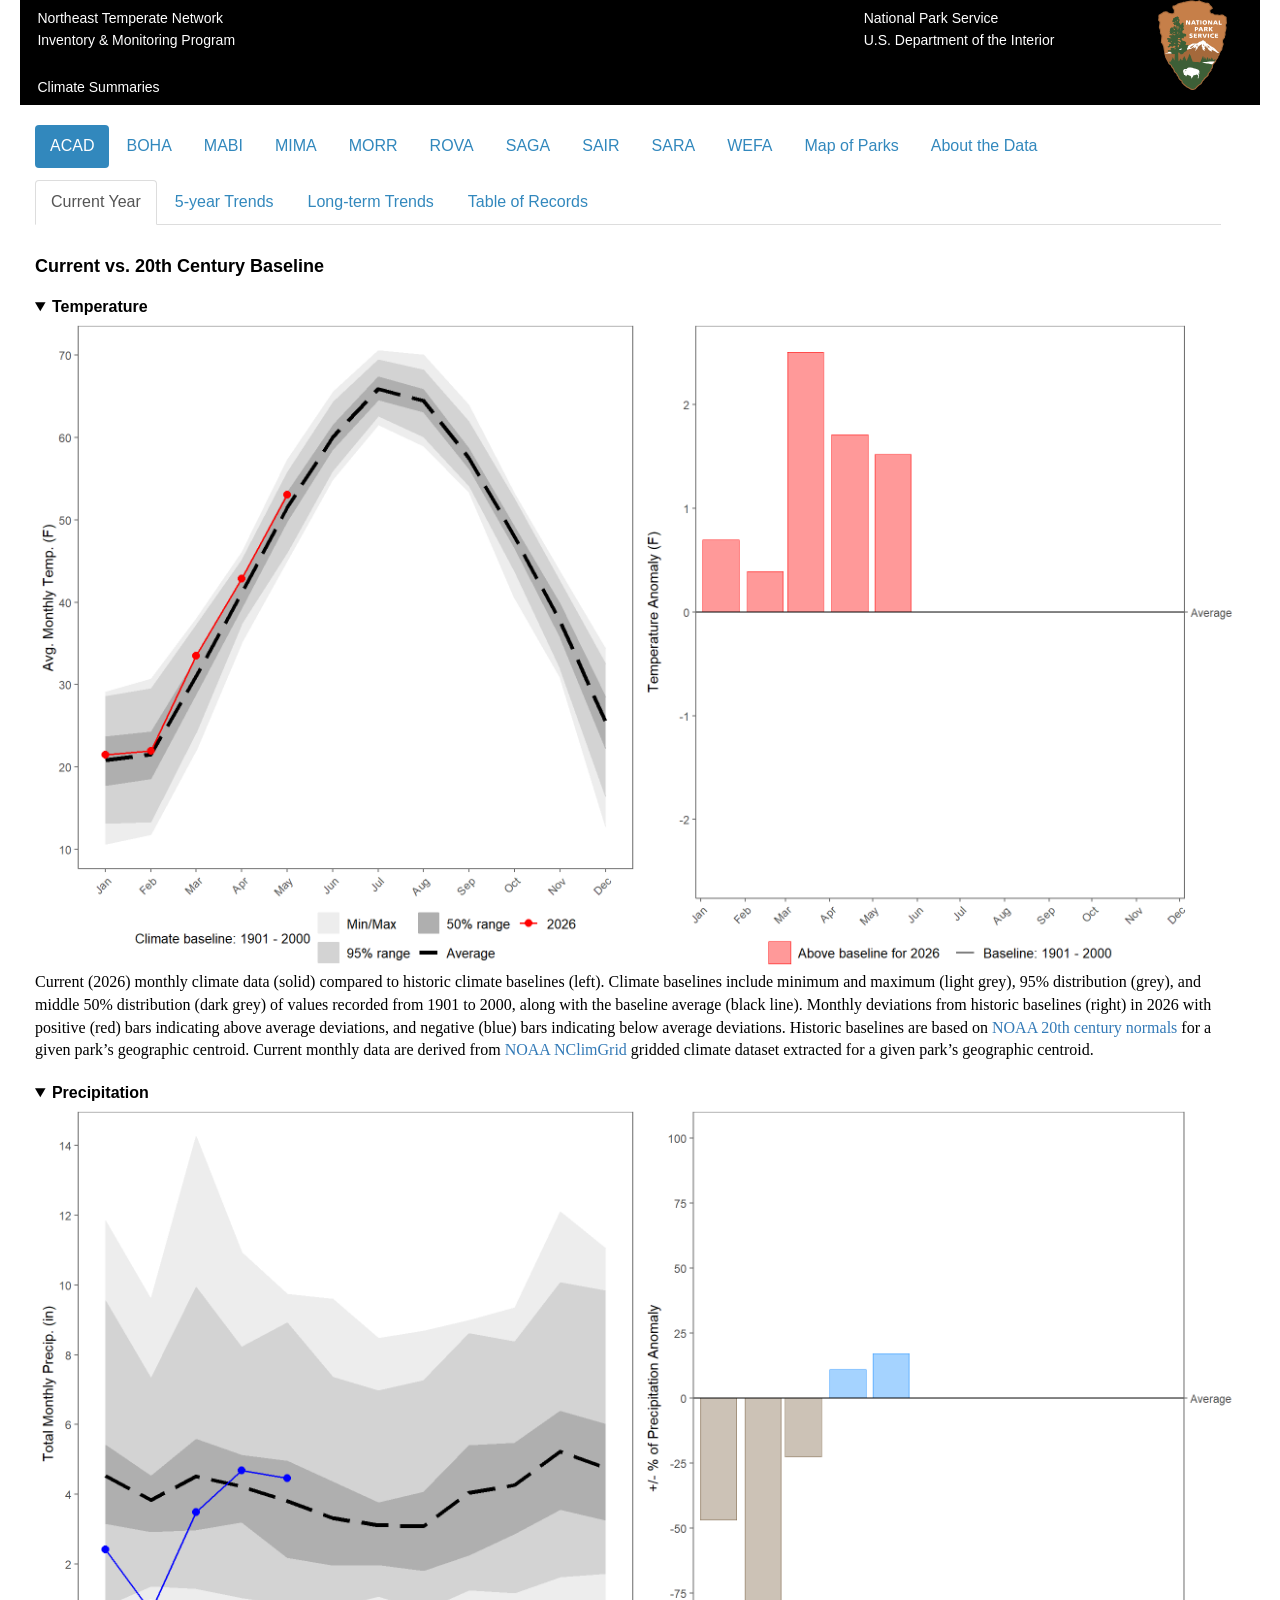
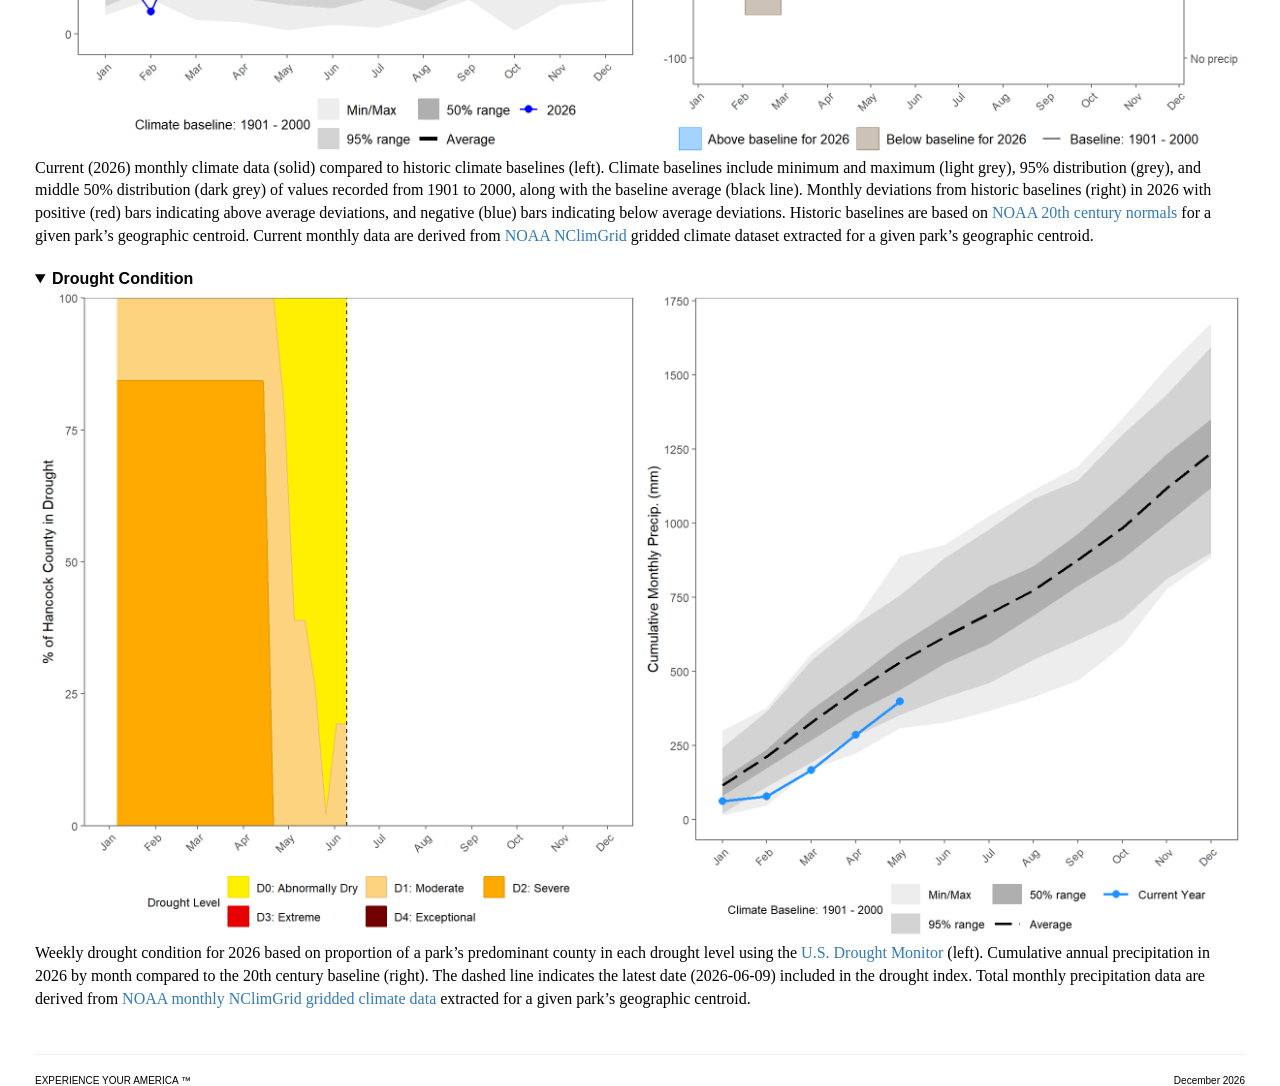
==== docs/index.html @ 337bf9e3 "updated for May 2026" ====
<!DOCTYPE html>

<html>

<head>

<meta charset="utf-8" />
<meta name="generator" content="pandoc" />
<meta http-equiv="X-UA-Compatible" content="IE=EDGE" />




<title>NETN climate summary</title>

<script>// Pandoc 2.9 adds attributes on both header and div. We remove the former (to
// be compatible with the behavior of Pandoc < 2.8).
document.addEventListener('DOMContentLoaded', function(e) {
  var hs = document.querySelectorAll("div.section[class*='level'] > :first-child");
  var i, h, a;
  for (i = 0; i < hs.length; i++) {
    h = hs[i];
    if (!/^h[1-6]$/i.test(h.tagName)) continue;  // it should be a header h1-h6
    a = h.attributes;
    while (a.length > 0) h.removeAttribute(a[0].name);
  }
});
</script>
<script>/*! jQuery v3.6.0 | (c) OpenJS Foundation and other contributors | jquery.org/license */
!function(e,t){"use strict";"object"==typeof module&&"object"==typeof module.exports?module.exports=e.document?t(e,!0):function(e){if(!e.document)throw new Error("jQuery requires a window with a document");return t(e)}:t(e)}("undefined"!=typeof window?window:this,function(C,e){"use strict";var t=[],r=Object.getPrototypeOf,s=t.slice,g=t.flat?function(e){return t.flat.call(e)}:function(e){return t.concat.apply([],e)},u=t.push,i=t.indexOf,n={},o=n.toString,v=n.hasOwnProperty,a=v.toString,l=a.call(Object),y={},m=function(e){return"function"==typeof e&&"number"!=typeof e.nodeType&&"function"!=typeof e.item},x=function(e){return null!=e&&e===e.window},E=C.document,c={type:!0,src:!0,nonce:!0,noModule:!0};function b(e,t,n){var r,i,o=(n=n||E).createElement("script");if(o.text=e,t)for(r in c)(i=t[r]||t.getAttribute&&t.getAttribute(r))&&o.setAttribute(r,i);n.head.appendChild(o).parentNode.removeChild(o)}function w(e){return null==e?e+"":"object"==typeof e||"function"==typeof e?n[o.call(e)]||"object":typeof e}var f="3.6.0",S=function(e,t){return new S.fn.init(e,t)};function p(e){var t=!!e&&"length"in e&&e.length,n=w(e);return!m(e)&&!x(e)&&("array"===n||0===t||"number"==typeof t&&0<t&&t-1 in e)}S.fn=S.prototype={jquery:f,constructor:S,length:0,toArray:function(){return s.call(this)},get:function(e){return null==e?s.call(this):e<0?this[e+this.length]:this[e]},pushStack:function(e){var t=S.merge(this.constructor(),e);return t.prevObject=this,t},each:function(e){return S.each(this,e)},map:function(n){return this.pushStack(S.map(this,function(e,t){return n.call(e,t,e)}))},slice:function(){return this.pushStack(s.apply(this,arguments))},first:function(){return this.eq(0)},last:function(){return this.eq(-1)},even:function(){return this.pushStack(S.grep(this,function(e,t){return(t+1)%2}))},odd:function(){return this.pushStack(S.grep(this,function(e,t){return t%2}))},eq:function(e){var t=this.length,n=+e+(e<0?t:0);return this.pushStack(0<=n&&n<t?[this[n]]:[])},end:function(){return this.prevObject||this.constructor()},push:u,sort:t.sort,splice:t.splice},S.extend=S.fn.extend=function(){var e,t,n,r,i,o,a=arguments[0]||{},s=1,u=arguments.length,l=!1;for("boolean"==typeof a&&(l=a,a=arguments[s]||{},s++),"object"==typeof a||m(a)||(a={}),s===u&&(a=this,s--);s<u;s++)if(null!=(e=arguments[s]))for(t in e)r=e[t],"__proto__"!==t&&a!==r&&(l&&r&&(S.isPlainObject(r)||(i=Array.isArray(r)))?(n=a[t],o=i&&!Array.isArray(n)?[]:i||S.isPlainObject(n)?n:{},i=!1,a[t]=S.extend(l,o,r)):void 0!==r&&(a[t]=r));return a},S.extend({expando:"jQuery"+(f+Math.random()).replace(/\D/g,""),isReady:!0,error:function(e){throw new Error(e)},noop:function(){},isPlainObject:function(e){var t,n;return!(!e||"[object Object]"!==o.call(e))&&(!(t=r(e))||"function"==typeof(n=v.call(t,"constructor")&&t.constructor)&&a.call(n)===l)},isEmptyObject:function(e){var t;for(t in e)return!1;return!0},globalEval:function(e,t,n){b(e,{nonce:t&&t.nonce},n)},each:function(e,t){var n,r=0;if(p(e)){for(n=e.length;r<n;r++)if(!1===t.call(e[r],r,e[r]))break}else for(r in e)if(!1===t.call(e[r],r,e[r]))break;return e},makeArray:function(e,t){var n=t||[];return null!=e&&(p(Object(e))?S.merge(n,"string"==typeof e?[e]:e):u.call(n,e)),n},inArray:function(e,t,n){return null==t?-1:i.call(t,e,n)},merge:function(e,t){for(var n=+t.length,r=0,i=e.length;r<n;r++)e[i++]=t[r];return e.length=i,e},grep:function(e,t,n){for(var r=[],i=0,o=e.length,a=!n;i<o;i++)!t(e[i],i)!==a&&r.push(e[i]);return r},map:function(e,t,n){var r,i,o=0,a=[];if(p(e))for(r=e.length;o<r;o++)null!=(i=t(e[o],o,n))&&a.push(i);else for(o in e)null!=(i=t(e[o],o,n))&&a.push(i);return g(a)},guid:1,support:y}),"function"==typeof Symbol&&(S.fn[Symbol.iterator]=t[Symbol.iterator]),S.each("Boolean Number String Function Array Date RegExp Object Error Symbol".split(" "),function(e,t){n["[object "+t+"]"]=t.toLowerCase()});var d=function(n){var e,d,b,o,i,h,f,g,w,u,l,T,C,a,E,v,s,c,y,S="sizzle"+1*new Date,p=n.document,k=0,r=0,m=ue(),x=ue(),A=ue(),N=ue(),j=function(e,t){return e===t&&(l=!0),0},D={}.hasOwnProperty,t=[],q=t.pop,L=t.push,H=t.push,O=t.slice,P=function(e,t){for(var n=0,r=e.length;n<r;n++)if(e[n]===t)return n;return-1},R="checked|selected|async|autofocus|autoplay|controls|defer|disabled|hidden|ismap|loop|multiple|open|readonly|required|scoped",M="[\\x20\\t\\r\\n\\f]",I="(?:\\\\[\\da-fA-F]{1,6}"+M+"?|\\\\[^\\r\\n\\f]|[\\w-]|[^\0-\\x7f])+",W="\\["+M+"*("+I+")(?:"+M+"*([*^$|!~]?=)"+M+"*(?:'((?:\\\\.|[^\\\\'])*)'|\"((?:\\\\.|[^\\\\\"])*)\"|("+I+"))|)"+M+"*\\]",F=":("+I+")(?:\\((('((?:\\\\.|[^\\\\'])*)'|\"((?:\\\\.|[^\\\\\"])*)\")|((?:\\\\.|[^\\\\()[\\]]|"+W+")*)|.*)\\)|)",B=new RegExp(M+"+","g"),$=new RegExp("^"+M+"+|((?:^|[^\\\\])(?:\\\\.)*)"+M+"+$","g"),_=new RegExp("^"+M+"*,"+M+"*"),z=new RegExp("^"+M+"*([>+~]|"+M+")"+M+"*"),U=new RegExp(M+"|>"),X=new RegExp(F),V=new RegExp("^"+I+"$"),G={ID:new RegExp("^#("+I+")"),CLASS:new RegExp("^\\.("+I+")"),TAG:new RegExp("^("+I+"|[*])"),ATTR:new RegExp("^"+W),PSEUDO:new RegExp("^"+F),CHILD:new RegExp("^:(only|first|last|nth|nth-last)-(child|of-type)(?:\\("+M+"*(even|odd|(([+-]|)(\\d*)n|)"+M+"*(?:([+-]|)"+M+"*(\\d+)|))"+M+"*\\)|)","i"),bool:new RegExp("^(?:"+R+")$","i"),needsContext:new RegExp("^"+M+"*[>+~]|:(even|odd|eq|gt|lt|nth|first|last)(?:\\("+M+"*((?:-\\d)?\\d*)"+M+"*\\)|)(?=[^-]|$)","i")},Y=/HTML$/i,Q=/^(?:input|select|textarea|button)$/i,J=/^h\d$/i,K=/^[^{]+\{\s*\[native \w/,Z=/^(?:#([\w-]+)|(\w+)|\.([\w-]+))$/,ee=/[+~]/,te=new RegExp("\\\\[\\da-fA-F]{1,6}"+M+"?|\\\\([^\\r\\n\\f])","g"),ne=function(e,t){var n="0x"+e.slice(1)-65536;return t||(n<0?String.fromCharCode(n+65536):String.fromCharCode(n>>10|55296,1023&n|56320))},re=/([\0-\x1f\x7f]|^-?\d)|^-$|[^\0-\x1f\x7f-\uFFFF\w-]/g,ie=function(e,t){return t?"\0"===e?"\ufffd":e.slice(0,-1)+"\\"+e.charCodeAt(e.length-1).toString(16)+" ":"\\"+e},oe=function(){T()},ae=be(function(e){return!0===e.disabled&&"fieldset"===e.nodeName.toLowerCase()},{dir:"parentNode",next:"legend"});try{H.apply(t=O.call(p.childNodes),p.childNodes),t[p.childNodes.length].nodeType}catch(e){H={apply:t.length?function(e,t){L.apply(e,O.call(t))}:function(e,t){var n=e.length,r=0;while(e[n++]=t[r++]);e.length=n-1}}}function se(t,e,n,r){var i,o,a,s,u,l,c,f=e&&e.ownerDocument,p=e?e.nodeType:9;if(n=n||[],"string"!=typeof t||!t||1!==p&&9!==p&&11!==p)return n;if(!r&&(T(e),e=e||C,E)){if(11!==p&&(u=Z.exec(t)))if(i=u[1]){if(9===p){if(!(a=e.getElementById(i)))return n;if(a.id===i)return n.push(a),n}else if(f&&(a=f.getElementById(i))&&y(e,a)&&a.id===i)return n.push(a),n}else{if(u[2])return H.apply(n,e.getElementsByTagName(t)),n;if((i=u[3])&&d.getElementsByClassName&&e.getElementsByClassName)return H.apply(n,e.getElementsByClassName(i)),n}if(d.qsa&&!N[t+" "]&&(!v||!v.test(t))&&(1!==p||"object"!==e.nodeName.toLowerCase())){if(c=t,f=e,1===p&&(U.test(t)||z.test(t))){(f=ee.test(t)&&ye(e.parentNode)||e)===e&&d.scope||((s=e.getAttribute("id"))?s=s.replace(re,ie):e.setAttribute("id",s=S)),o=(l=h(t)).length;while(o--)l[o]=(s?"#"+s:":scope")+" "+xe(l[o]);c=l.join(",")}try{return H.apply(n,f.querySelectorAll(c)),n}catch(e){N(t,!0)}finally{s===S&&e.removeAttribute("id")}}}return g(t.replace($,"$1"),e,n,r)}function ue(){var r=[];return function e(t,n){return r.push(t+" ")>b.cacheLength&&delete e[r.shift()],e[t+" "]=n}}function le(e){return e[S]=!0,e}function ce(e){var t=C.createElement("fieldset");try{return!!e(t)}catch(e){return!1}finally{t.parentNode&&t.parentNode.removeChild(t),t=null}}function fe(e,t){var n=e.split("|"),r=n.length;while(r--)b.attrHandle[n[r]]=t}function pe(e,t){var n=t&&e,r=n&&1===e.nodeType&&1===t.nodeType&&e.sourceIndex-t.sourceIndex;if(r)return r;if(n)while(n=n.nextSibling)if(n===t)return-1;return e?1:-1}function de(t){return function(e){return"input"===e.nodeName.toLowerCase()&&e.type===t}}function he(n){return function(e){var t=e.nodeName.toLowerCase();return("input"===t||"button"===t)&&e.type===n}}function ge(t){return function(e){return"form"in e?e.parentNode&&!1===e.disabled?"label"in e?"label"in e.parentNode?e.parentNode.disabled===t:e.disabled===t:e.isDisabled===t||e.isDisabled!==!t&&ae(e)===t:e.disabled===t:"label"in e&&e.disabled===t}}function ve(a){return le(function(o){return o=+o,le(function(e,t){var n,r=a([],e.length,o),i=r.length;while(i--)e[n=r[i]]&&(e[n]=!(t[n]=e[n]))})})}function ye(e){return e&&"undefined"!=typeof e.getElementsByTagName&&e}for(e in d=se.support={},i=se.isXML=function(e){var t=e&&e.namespaceURI,n=e&&(e.ownerDocument||e).documentElement;return!Y.test(t||n&&n.nodeName||"HTML")},T=se.setDocument=function(e){var t,n,r=e?e.ownerDocument||e:p;return r!=C&&9===r.nodeType&&r.documentElement&&(a=(C=r).documentElement,E=!i(C),p!=C&&(n=C.defaultView)&&n.top!==n&&(n.addEventListener?n.addEventListener("unload",oe,!1):n.attachEvent&&n.attachEvent("onunload",oe)),d.scope=ce(function(e){return a.appendChild(e).appendChild(C.createElement("div")),"undefined"!=typeof e.querySelectorAll&&!e.querySelectorAll(":scope fieldset div").length}),d.attributes=ce(function(e){return e.className="i",!e.getAttribute("className")}),d.getElementsByTagName=ce(function(e){return e.appendChild(C.createComment("")),!e.getElementsByTagName("*").length}),d.getElementsByClassName=K.test(C.getElementsByClassName),d.getById=ce(function(e){return a.appendChild(e).id=S,!C.getElementsByName||!C.getElementsByName(S).length}),d.getById?(b.filter.ID=function(e){var t=e.replace(te,ne);return function(e){return e.getAttribute("id")===t}},b.find.ID=function(e,t){if("undefined"!=typeof t.getElementById&&E){var n=t.getElementById(e);return n?[n]:[]}}):(b.filter.ID=function(e){var n=e.replace(te,ne);return function(e){var t="undefined"!=typeof e.getAttributeNode&&e.getAttributeNode("id");return t&&t.value===n}},b.find.ID=function(e,t){if("undefined"!=typeof t.getElementById&&E){var n,r,i,o=t.getElementById(e);if(o){if((n=o.getAttributeNode("id"))&&n.value===e)return[o];i=t.getElementsByName(e),r=0;while(o=i[r++])if((n=o.getAttributeNode("id"))&&n.value===e)return[o]}return[]}}),b.find.TAG=d.getElementsByTagName?function(e,t){return"undefined"!=typeof t.getElementsByTagName?t.getElementsByTagName(e):d.qsa?t.querySelectorAll(e):void 0}:function(e,t){var n,r=[],i=0,o=t.getElementsByTagName(e);if("*"===e){while(n=o[i++])1===n.nodeType&&r.push(n);return r}return o},b.find.CLASS=d.getElementsByClassName&&function(e,t){if("undefined"!=typeof t.getElementsByClassName&&E)return t.getElementsByClassName(e)},s=[],v=[],(d.qsa=K.test(C.querySelectorAll))&&(ce(function(e){var t;a.appendChild(e).innerHTML="<a id='"+S+"'></a><select id='"+S+"-\r\\' msallowcapture=''><option selected=''></option></select>",e.querySelectorAll("[msallowcapture^='']").length&&v.push("[*^$]="+M+"*(?:''|\"\")"),e.querySelectorAll("[selected]").length||v.push("\\["+M+"*(?:value|"+R+")"),e.querySelectorAll("[id~="+S+"-]").length||v.push("~="),(t=C.createElement("input")).setAttribute("name",""),e.appendChild(t),e.querySelectorAll("[name='']").length||v.push("\\["+M+"*name"+M+"*="+M+"*(?:''|\"\")"),e.querySelectorAll(":checked").length||v.push(":checked"),e.querySelectorAll("a#"+S+"+*").length||v.push(".#.+[+~]"),e.querySelectorAll("\\\f"),v.push("[\\r\\n\\f]")}),ce(function(e){e.innerHTML="<a href='' disabled='disabled'></a><select disabled='disabled'><option/></select>";var t=C.createElement("input");t.setAttribute("type","hidden"),e.appendChild(t).setAttribute("name","D"),e.querySelectorAll("[name=d]").length&&v.push("name"+M+"*[*^$|!~]?="),2!==e.querySelectorAll(":enabled").length&&v.push(":enabled",":disabled"),a.appendChild(e).disabled=!0,2!==e.querySelectorAll(":disabled").length&&v.push(":enabled",":disabled"),e.querySelectorAll("*,:x"),v.push(",.*:")})),(d.matchesSelector=K.test(c=a.matches||a.webkitMatchesSelector||a.mozMatchesSelector||a.oMatchesSelector||a.msMatchesSelector))&&ce(function(e){d.disconnectedMatch=c.call(e,"*"),c.call(e,"[s!='']:x"),s.push("!=",F)}),v=v.length&&new RegExp(v.join("|")),s=s.length&&new RegExp(s.join("|")),t=K.test(a.compareDocumentPosition),y=t||K.test(a.contains)?function(e,t){var n=9===e.nodeType?e.documentElement:e,r=t&&t.parentNode;return e===r||!(!r||1!==r.nodeType||!(n.contains?n.contains(r):e.compareDocumentPosition&&16&e.compareDocumentPosition(r)))}:function(e,t){if(t)while(t=t.parentNode)if(t===e)return!0;return!1},j=t?function(e,t){if(e===t)return l=!0,0;var n=!e.compareDocumentPosition-!t.compareDocumentPosition;return n||(1&(n=(e.ownerDocument||e)==(t.ownerDocument||t)?e.compareDocumentPosition(t):1)||!d.sortDetached&&t.compareDocumentPosition(e)===n?e==C||e.ownerDocument==p&&y(p,e)?-1:t==C||t.ownerDocument==p&&y(p,t)?1:u?P(u,e)-P(u,t):0:4&n?-1:1)}:function(e,t){if(e===t)return l=!0,0;var n,r=0,i=e.parentNode,o=t.parentNode,a=[e],s=[t];if(!i||!o)return e==C?-1:t==C?1:i?-1:o?1:u?P(u,e)-P(u,t):0;if(i===o)return pe(e,t);n=e;while(n=n.parentNode)a.unshift(n);n=t;while(n=n.parentNode)s.unshift(n);while(a[r]===s[r])r++;return r?pe(a[r],s[r]):a[r]==p?-1:s[r]==p?1:0}),C},se.matches=function(e,t){return se(e,null,null,t)},se.matchesSelector=function(e,t){if(T(e),d.matchesSelector&&E&&!N[t+" "]&&(!s||!s.test(t))&&(!v||!v.test(t)))try{var n=c.call(e,t);if(n||d.disconnectedMatch||e.document&&11!==e.document.nodeType)return n}catch(e){N(t,!0)}return 0<se(t,C,null,[e]).length},se.contains=function(e,t){return(e.ownerDocument||e)!=C&&T(e),y(e,t)},se.attr=function(e,t){(e.ownerDocument||e)!=C&&T(e);var n=b.attrHandle[t.toLowerCase()],r=n&&D.call(b.attrHandle,t.toLowerCase())?n(e,t,!E):void 0;return void 0!==r?r:d.attributes||!E?e.getAttribute(t):(r=e.getAttributeNode(t))&&r.specified?r.value:null},se.escape=function(e){return(e+"").replace(re,ie)},se.error=function(e){throw new Error("Syntax error, unrecognized expression: "+e)},se.uniqueSort=function(e){var t,n=[],r=0,i=0;if(l=!d.detectDuplicates,u=!d.sortStable&&e.slice(0),e.sort(j),l){while(t=e[i++])t===e[i]&&(r=n.push(i));while(r--)e.splice(n[r],1)}return u=null,e},o=se.getText=function(e){var t,n="",r=0,i=e.nodeType;if(i){if(1===i||9===i||11===i){if("string"==typeof e.textContent)return e.textContent;for(e=e.firstChild;e;e=e.nextSibling)n+=o(e)}else if(3===i||4===i)return e.nodeValue}else while(t=e[r++])n+=o(t);return n},(b=se.selectors={cacheLength:50,createPseudo:le,match:G,attrHandle:{},find:{},relative:{">":{dir:"parentNode",first:!0}," ":{dir:"parentNode"},"+":{dir:"previousSibling",first:!0},"~":{dir:"previousSibling"}},preFilter:{ATTR:function(e){return e[1]=e[1].replace(te,ne),e[3]=(e[3]||e[4]||e[5]||"").replace(te,ne),"~="===e[2]&&(e[3]=" "+e[3]+" "),e.slice(0,4)},CHILD:function(e){return e[1]=e[1].toLowerCase(),"nth"===e[1].slice(0,3)?(e[3]||se.error(e[0]),e[4]=+(e[4]?e[5]+(e[6]||1):2*("even"===e[3]||"odd"===e[3])),e[5]=+(e[7]+e[8]||"odd"===e[3])):e[3]&&se.error(e[0]),e},PSEUDO:function(e){var t,n=!e[6]&&e[2];return G.CHILD.test(e[0])?null:(e[3]?e[2]=e[4]||e[5]||"":n&&X.test(n)&&(t=h(n,!0))&&(t=n.indexOf(")",n.length-t)-n.length)&&(e[0]=e[0].slice(0,t),e[2]=n.slice(0,t)),e.slice(0,3))}},filter:{TAG:function(e){var t=e.replace(te,ne).toLowerCase();return"*"===e?function(){return!0}:function(e){return e.nodeName&&e.nodeName.toLowerCase()===t}},CLASS:function(e){var t=m[e+" "];return t||(t=new RegExp("(^|"+M+")"+e+"("+M+"|$)"))&&m(e,function(e){return t.test("string"==typeof e.className&&e.className||"undefined"!=typeof e.getAttribute&&e.getAttribute("class")||"")})},ATTR:function(n,r,i){return function(e){var t=se.attr(e,n);return null==t?"!="===r:!r||(t+="","="===r?t===i:"!="===r?t!==i:"^="===r?i&&0===t.indexOf(i):"*="===r?i&&-1<t.indexOf(i):"$="===r?i&&t.slice(-i.length)===i:"~="===r?-1<(" "+t.replace(B," ")+" ").indexOf(i):"|="===r&&(t===i||t.slice(0,i.length+1)===i+"-"))}},CHILD:function(h,e,t,g,v){var y="nth"!==h.slice(0,3),m="last"!==h.slice(-4),x="of-type"===e;return 1===g&&0===v?function(e){return!!e.parentNode}:function(e,t,n){var r,i,o,a,s,u,l=y!==m?"nextSibling":"previousSibling",c=e.parentNode,f=x&&e.nodeName.toLowerCase(),p=!n&&!x,d=!1;if(c){if(y){while(l){a=e;while(a=a[l])if(x?a.nodeName.toLowerCase()===f:1===a.nodeType)return!1;u=l="only"===h&&!u&&"nextSibling"}return!0}if(u=[m?c.firstChild:c.lastChild],m&&p){d=(s=(r=(i=(o=(a=c)[S]||(a[S]={}))[a.uniqueID]||(o[a.uniqueID]={}))[h]||[])[0]===k&&r[1])&&r[2],a=s&&c.childNodes[s];while(a=++s&&a&&a[l]||(d=s=0)||u.pop())if(1===a.nodeType&&++d&&a===e){i[h]=[k,s,d];break}}else if(p&&(d=s=(r=(i=(o=(a=e)[S]||(a[S]={}))[a.uniqueID]||(o[a.uniqueID]={}))[h]||[])[0]===k&&r[1]),!1===d)while(a=++s&&a&&a[l]||(d=s=0)||u.pop())if((x?a.nodeName.toLowerCase()===f:1===a.nodeType)&&++d&&(p&&((i=(o=a[S]||(a[S]={}))[a.uniqueID]||(o[a.uniqueID]={}))[h]=[k,d]),a===e))break;return(d-=v)===g||d%g==0&&0<=d/g}}},PSEUDO:function(e,o){var t,a=b.pseudos[e]||b.setFilters[e.toLowerCase()]||se.error("unsupported pseudo: "+e);return a[S]?a(o):1<a.length?(t=[e,e,"",o],b.setFilters.hasOwnProperty(e.toLowerCase())?le(function(e,t){var n,r=a(e,o),i=r.length;while(i--)e[n=P(e,r[i])]=!(t[n]=r[i])}):function(e){return a(e,0,t)}):a}},pseudos:{not:le(function(e){var r=[],i=[],s=f(e.replace($,"$1"));return s[S]?le(function(e,t,n,r){var i,o=s(e,null,r,[]),a=e.length;while(a--)(i=o[a])&&(e[a]=!(t[a]=i))}):function(e,t,n){return r[0]=e,s(r,null,n,i),r[0]=null,!i.pop()}}),has:le(function(t){return function(e){return 0<se(t,e).length}}),contains:le(function(t){return t=t.replace(te,ne),function(e){return-1<(e.textContent||o(e)).indexOf(t)}}),lang:le(function(n){return V.test(n||"")||se.error("unsupported lang: "+n),n=n.replace(te,ne).toLowerCase(),function(e){var t;do{if(t=E?e.lang:e.getAttribute("xml:lang")||e.getAttribute("lang"))return(t=t.toLowerCase())===n||0===t.indexOf(n+"-")}while((e=e.parentNode)&&1===e.nodeType);return!1}}),target:function(e){var t=n.location&&n.location.hash;return t&&t.slice(1)===e.id},root:function(e){return e===a},focus:function(e){return e===C.activeElement&&(!C.hasFocus||C.hasFocus())&&!!(e.type||e.href||~e.tabIndex)},enabled:ge(!1),disabled:ge(!0),checked:function(e){var t=e.nodeName.toLowerCase();return"input"===t&&!!e.checked||"option"===t&&!!e.selected},selected:function(e){return e.parentNode&&e.parentNode.selectedIndex,!0===e.selected},empty:function(e){for(e=e.firstChild;e;e=e.nextSibling)if(e.nodeType<6)return!1;return!0},parent:function(e){return!b.pseudos.empty(e)},header:function(e){return J.test(e.nodeName)},input:function(e){return Q.test(e.nodeName)},button:function(e){var t=e.nodeName.toLowerCase();return"input"===t&&"button"===e.type||"button"===t},text:function(e){var t;return"input"===e.nodeName.toLowerCase()&&"text"===e.type&&(null==(t=e.getAttribute("type"))||"text"===t.toLowerCase())},first:ve(function(){return[0]}),last:ve(function(e,t){return[t-1]}),eq:ve(function(e,t,n){return[n<0?n+t:n]}),even:ve(function(e,t){for(var n=0;n<t;n+=2)e.push(n);return e}),odd:ve(function(e,t){for(var n=1;n<t;n+=2)e.push(n);return e}),lt:ve(function(e,t,n){for(var r=n<0?n+t:t<n?t:n;0<=--r;)e.push(r);return e}),gt:ve(function(e,t,n){for(var r=n<0?n+t:n;++r<t;)e.push(r);return e})}}).pseudos.nth=b.pseudos.eq,{radio:!0,checkbox:!0,file:!0,password:!0,image:!0})b.pseudos[e]=de(e);for(e in{submit:!0,reset:!0})b.pseudos[e]=he(e);function me(){}function xe(e){for(var t=0,n=e.length,r="";t<n;t++)r+=e[t].value;return r}function be(s,e,t){var u=e.dir,l=e.next,c=l||u,f=t&&"parentNode"===c,p=r++;return e.first?function(e,t,n){while(e=e[u])if(1===e.nodeType||f)return s(e,t,n);return!1}:function(e,t,n){var r,i,o,a=[k,p];if(n){while(e=e[u])if((1===e.nodeType||f)&&s(e,t,n))return!0}else while(e=e[u])if(1===e.nodeType||f)if(i=(o=e[S]||(e[S]={}))[e.uniqueID]||(o[e.uniqueID]={}),l&&l===e.nodeName.toLowerCase())e=e[u]||e;else{if((r=i[c])&&r[0]===k&&r[1]===p)return a[2]=r[2];if((i[c]=a)[2]=s(e,t,n))return!0}return!1}}function we(i){return 1<i.length?function(e,t,n){var r=i.length;while(r--)if(!i[r](e,t,n))return!1;return!0}:i[0]}function Te(e,t,n,r,i){for(var o,a=[],s=0,u=e.length,l=null!=t;s<u;s++)(o=e[s])&&(n&&!n(o,r,i)||(a.push(o),l&&t.push(s)));return a}function Ce(d,h,g,v,y,e){return v&&!v[S]&&(v=Ce(v)),y&&!y[S]&&(y=Ce(y,e)),le(function(e,t,n,r){var i,o,a,s=[],u=[],l=t.length,c=e||function(e,t,n){for(var r=0,i=t.length;r<i;r++)se(e,t[r],n);return n}(h||"*",n.nodeType?[n]:n,[]),f=!d||!e&&h?c:Te(c,s,d,n,r),p=g?y||(e?d:l||v)?[]:t:f;if(g&&g(f,p,n,r),v){i=Te(p,u),v(i,[],n,r),o=i.length;while(o--)(a=i[o])&&(p[u[o]]=!(f[u[o]]=a))}if(e){if(y||d){if(y){i=[],o=p.length;while(o--)(a=p[o])&&i.push(f[o]=a);y(null,p=[],i,r)}o=p.length;while(o--)(a=p[o])&&-1<(i=y?P(e,a):s[o])&&(e[i]=!(t[i]=a))}}else p=Te(p===t?p.splice(l,p.length):p),y?y(null,t,p,r):H.apply(t,p)})}function Ee(e){for(var i,t,n,r=e.length,o=b.relative[e[0].type],a=o||b.relative[" "],s=o?1:0,u=be(function(e){return e===i},a,!0),l=be(function(e){return-1<P(i,e)},a,!0),c=[function(e,t,n){var r=!o&&(n||t!==w)||((i=t).nodeType?u(e,t,n):l(e,t,n));return i=null,r}];s<r;s++)if(t=b.relative[e[s].type])c=[be(we(c),t)];else{if((t=b.filter[e[s].type].apply(null,e[s].matches))[S]){for(n=++s;n<r;n++)if(b.relative[e[n].type])break;return Ce(1<s&&we(c),1<s&&xe(e.slice(0,s-1).concat({value:" "===e[s-2].type?"*":""})).replace($,"$1"),t,s<n&&Ee(e.slice(s,n)),n<r&&Ee(e=e.slice(n)),n<r&&xe(e))}c.push(t)}return we(c)}return me.prototype=b.filters=b.pseudos,b.setFilters=new me,h=se.tokenize=function(e,t){var n,r,i,o,a,s,u,l=x[e+" "];if(l)return t?0:l.slice(0);a=e,s=[],u=b.preFilter;while(a){for(o in n&&!(r=_.exec(a))||(r&&(a=a.slice(r[0].length)||a),s.push(i=[])),n=!1,(r=z.exec(a))&&(n=r.shift(),i.push({value:n,type:r[0].replace($," ")}),a=a.slice(n.length)),b.filter)!(r=G[o].exec(a))||u[o]&&!(r=u[o](r))||(n=r.shift(),i.push({value:n,type:o,matches:r}),a=a.slice(n.length));if(!n)break}return t?a.length:a?se.error(e):x(e,s).slice(0)},f=se.compile=function(e,t){var n,v,y,m,x,r,i=[],o=[],a=A[e+" "];if(!a){t||(t=h(e)),n=t.length;while(n--)(a=Ee(t[n]))[S]?i.push(a):o.push(a);(a=A(e,(v=o,m=0<(y=i).length,x=0<v.length,r=function(e,t,n,r,i){var o,a,s,u=0,l="0",c=e&&[],f=[],p=w,d=e||x&&b.find.TAG("*",i),h=k+=null==p?1:Math.random()||.1,g=d.length;for(i&&(w=t==C||t||i);l!==g&&null!=(o=d[l]);l++){if(x&&o){a=0,t||o.ownerDocument==C||(T(o),n=!E);while(s=v[a++])if(s(o,t||C,n)){r.push(o);break}i&&(k=h)}m&&((o=!s&&o)&&u--,e&&c.push(o))}if(u+=l,m&&l!==u){a=0;while(s=y[a++])s(c,f,t,n);if(e){if(0<u)while(l--)c[l]||f[l]||(f[l]=q.call(r));f=Te(f)}H.apply(r,f),i&&!e&&0<f.length&&1<u+y.length&&se.uniqueSort(r)}return i&&(k=h,w=p),c},m?le(r):r))).selector=e}return a},g=se.select=function(e,t,n,r){var i,o,a,s,u,l="function"==typeof e&&e,c=!r&&h(e=l.selector||e);if(n=n||[],1===c.length){if(2<(o=c[0]=c[0].slice(0)).length&&"ID"===(a=o[0]).type&&9===t.nodeType&&E&&b.relative[o[1].type]){if(!(t=(b.find.ID(a.matches[0].replace(te,ne),t)||[])[0]))return n;l&&(t=t.parentNode),e=e.slice(o.shift().value.length)}i=G.needsContext.test(e)?0:o.length;while(i--){if(a=o[i],b.relative[s=a.type])break;if((u=b.find[s])&&(r=u(a.matches[0].replace(te,ne),ee.test(o[0].type)&&ye(t.parentNode)||t))){if(o.splice(i,1),!(e=r.length&&xe(o)))return H.apply(n,r),n;break}}}return(l||f(e,c))(r,t,!E,n,!t||ee.test(e)&&ye(t.parentNode)||t),n},d.sortStable=S.split("").sort(j).join("")===S,d.detectDuplicates=!!l,T(),d.sortDetached=ce(function(e){return 1&e.compareDocumentPosition(C.createElement("fieldset"))}),ce(function(e){return e.innerHTML="<a href='#'></a>","#"===e.firstChild.getAttribute("href")})||fe("type|href|height|width",function(e,t,n){if(!n)return e.getAttribute(t,"type"===t.toLowerCase()?1:2)}),d.attributes&&ce(function(e){return e.innerHTML="<input/>",e.firstChild.setAttribute("value",""),""===e.firstChild.getAttribute("value")})||fe("value",function(e,t,n){if(!n&&"input"===e.nodeName.toLowerCase())return e.defaultValue}),ce(function(e){return null==e.getAttribute("disabled")})||fe(R,function(e,t,n){var r;if(!n)return!0===e[t]?t.toLowerCase():(r=e.getAttributeNode(t))&&r.specified?r.value:null}),se}(C);S.find=d,S.expr=d.selectors,S.expr[":"]=S.expr.pseudos,S.uniqueSort=S.unique=d.uniqueSort,S.text=d.getText,S.isXMLDoc=d.isXML,S.contains=d.contains,S.escapeSelector=d.escape;var h=function(e,t,n){var r=[],i=void 0!==n;while((e=e[t])&&9!==e.nodeType)if(1===e.nodeType){if(i&&S(e).is(n))break;r.push(e)}return r},T=function(e,t){for(var n=[];e;e=e.nextSibling)1===e.nodeType&&e!==t&&n.push(e);return n},k=S.expr.match.needsContext;function A(e,t){return e.nodeName&&e.nodeName.toLowerCase()===t.toLowerCase()}var N=/^<([a-z][^\/\0>:\x20\t\r\n\f]*)[\x20\t\r\n\f]*\/?>(?:<\/\1>|)$/i;function j(e,n,r){return m(n)?S.grep(e,function(e,t){return!!n.call(e,t,e)!==r}):n.nodeType?S.grep(e,function(e){return e===n!==r}):"string"!=typeof n?S.grep(e,function(e){return-1<i.call(n,e)!==r}):S.filter(n,e,r)}S.filter=function(e,t,n){var r=t[0];return n&&(e=":not("+e+")"),1===t.length&&1===r.nodeType?S.find.matchesSelector(r,e)?[r]:[]:S.find.matches(e,S.grep(t,function(e){return 1===e.nodeType}))},S.fn.extend({find:function(e){var t,n,r=this.length,i=this;if("string"!=typeof e)return this.pushStack(S(e).filter(function(){for(t=0;t<r;t++)if(S.contains(i[t],this))return!0}));for(n=this.pushStack([]),t=0;t<r;t++)S.find(e,i[t],n);return 1<r?S.uniqueSort(n):n},filter:function(e){return this.pushStack(j(this,e||[],!1))},not:function(e){return this.pushStack(j(this,e||[],!0))},is:function(e){return!!j(this,"string"==typeof e&&k.test(e)?S(e):e||[],!1).length}});var D,q=/^(?:\s*(<[\w\W]+>)[^>]*|#([\w-]+))$/;(S.fn.init=function(e,t,n){var r,i;if(!e)return this;if(n=n||D,"string"==typeof e){if(!(r="<"===e[0]&&">"===e[e.length-1]&&3<=e.length?[null,e,null]:q.exec(e))||!r[1]&&t)return!t||t.jquery?(t||n).find(e):this.constructor(t).find(e);if(r[1]){if(t=t instanceof S?t[0]:t,S.merge(this,S.parseHTML(r[1],t&&t.nodeType?t.ownerDocument||t:E,!0)),N.test(r[1])&&S.isPlainObject(t))for(r in t)m(this[r])?this[r](t[r]):this.attr(r,t[r]);return this}return(i=E.getElementById(r[2]))&&(this[0]=i,this.length=1),this}return e.nodeType?(this[0]=e,this.length=1,this):m(e)?void 0!==n.ready?n.ready(e):e(S):S.makeArray(e,this)}).prototype=S.fn,D=S(E);var L=/^(?:parents|prev(?:Until|All))/,H={children:!0,contents:!0,next:!0,prev:!0};function O(e,t){while((e=e[t])&&1!==e.nodeType);return e}S.fn.extend({has:function(e){var t=S(e,this),n=t.length;return this.filter(function(){for(var e=0;e<n;e++)if(S.contains(this,t[e]))return!0})},closest:function(e,t){var n,r=0,i=this.length,o=[],a="string"!=typeof e&&S(e);if(!k.test(e))for(;r<i;r++)for(n=this[r];n&&n!==t;n=n.parentNode)if(n.nodeType<11&&(a?-1<a.index(n):1===n.nodeType&&S.find.matchesSelector(n,e))){o.push(n);break}return this.pushStack(1<o.length?S.uniqueSort(o):o)},index:function(e){return e?"string"==typeof e?i.call(S(e),this[0]):i.call(this,e.jquery?e[0]:e):this[0]&&this[0].parentNode?this.first().prevAll().length:-1},add:function(e,t){return this.pushStack(S.uniqueSort(S.merge(this.get(),S(e,t))))},addBack:function(e){return this.add(null==e?this.prevObject:this.prevObject.filter(e))}}),S.each({parent:function(e){var t=e.parentNode;return t&&11!==t.nodeType?t:null},parents:function(e){return h(e,"parentNode")},parentsUntil:function(e,t,n){return h(e,"parentNode",n)},next:function(e){return O(e,"nextSibling")},prev:function(e){return O(e,"previousSibling")},nextAll:function(e){return h(e,"nextSibling")},prevAll:function(e){return h(e,"previousSibling")},nextUntil:function(e,t,n){return h(e,"nextSibling",n)},prevUntil:function(e,t,n){return h(e,"previousSibling",n)},siblings:function(e){return T((e.parentNode||{}).firstChild,e)},children:function(e){return T(e.firstChild)},contents:function(e){return null!=e.contentDocument&&r(e.contentDocument)?e.contentDocument:(A(e,"template")&&(e=e.content||e),S.merge([],e.childNodes))}},function(r,i){S.fn[r]=function(e,t){var n=S.map(this,i,e);return"Until"!==r.slice(-5)&&(t=e),t&&"string"==typeof t&&(n=S.filter(t,n)),1<this.length&&(H[r]||S.uniqueSort(n),L.test(r)&&n.reverse()),this.pushStack(n)}});var P=/[^\x20\t\r\n\f]+/g;function R(e){return e}function M(e){throw e}function I(e,t,n,r){var i;try{e&&m(i=e.promise)?i.call(e).done(t).fail(n):e&&m(i=e.then)?i.call(e,t,n):t.apply(void 0,[e].slice(r))}catch(e){n.apply(void 0,[e])}}S.Callbacks=function(r){var e,n;r="string"==typeof r?(e=r,n={},S.each(e.match(P)||[],function(e,t){n[t]=!0}),n):S.extend({},r);var i,t,o,a,s=[],u=[],l=-1,c=function(){for(a=a||r.once,o=i=!0;u.length;l=-1){t=u.shift();while(++l<s.length)!1===s[l].apply(t[0],t[1])&&r.stopOnFalse&&(l=s.length,t=!1)}r.memory||(t=!1),i=!1,a&&(s=t?[]:"")},f={add:function(){return s&&(t&&!i&&(l=s.length-1,u.push(t)),function n(e){S.each(e,function(e,t){m(t)?r.unique&&f.has(t)||s.push(t):t&&t.length&&"string"!==w(t)&&n(t)})}(arguments),t&&!i&&c()),this},remove:function(){return S.each(arguments,function(e,t){var n;while(-1<(n=S.inArray(t,s,n)))s.splice(n,1),n<=l&&l--}),this},has:function(e){return e?-1<S.inArray(e,s):0<s.length},empty:function(){return s&&(s=[]),this},disable:function(){return a=u=[],s=t="",this},disabled:function(){return!s},lock:function(){return a=u=[],t||i||(s=t=""),this},locked:function(){return!!a},fireWith:function(e,t){return a||(t=[e,(t=t||[]).slice?t.slice():t],u.push(t),i||c()),this},fire:function(){return f.fireWith(this,arguments),this},fired:function(){return!!o}};return f},S.extend({Deferred:function(e){var o=[["notify","progress",S.Callbacks("memory"),S.Callbacks("memory"),2],["resolve","done",S.Callbacks("once memory"),S.Callbacks("once memory"),0,"resolved"],["reject","fail",S.Callbacks("once memory"),S.Callbacks("once memory"),1,"rejected"]],i="pending",a={state:function(){return i},always:function(){return s.done(arguments).fail(arguments),this},"catch":function(e){return a.then(null,e)},pipe:function(){var i=arguments;return S.Deferred(function(r){S.each(o,function(e,t){var n=m(i[t[4]])&&i[t[4]];s[t[1]](function(){var e=n&&n.apply(this,arguments);e&&m(e.promise)?e.promise().progress(r.notify).done(r.resolve).fail(r.reject):r[t[0]+"With"](this,n?[e]:arguments)})}),i=null}).promise()},then:function(t,n,r){var u=0;function l(i,o,a,s){return function(){var n=this,r=arguments,e=function(){var e,t;if(!(i<u)){if((e=a.apply(n,r))===o.promise())throw new TypeError("Thenable self-resolution");t=e&&("object"==typeof e||"function"==typeof e)&&e.then,m(t)?s?t.call(e,l(u,o,R,s),l(u,o,M,s)):(u++,t.call(e,l(u,o,R,s),l(u,o,M,s),l(u,o,R,o.notifyWith))):(a!==R&&(n=void 0,r=[e]),(s||o.resolveWith)(n,r))}},t=s?e:function(){try{e()}catch(e){S.Deferred.exceptionHook&&S.Deferred.exceptionHook(e,t.stackTrace),u<=i+1&&(a!==M&&(n=void 0,r=[e]),o.rejectWith(n,r))}};i?t():(S.Deferred.getStackHook&&(t.stackTrace=S.Deferred.getStackHook()),C.setTimeout(t))}}return S.Deferred(function(e){o[0][3].add(l(0,e,m(r)?r:R,e.notifyWith)),o[1][3].add(l(0,e,m(t)?t:R)),o[2][3].add(l(0,e,m(n)?n:M))}).promise()},promise:function(e){return null!=e?S.extend(e,a):a}},s={};return S.each(o,function(e,t){var n=t[2],r=t[5];a[t[1]]=n.add,r&&n.add(function(){i=r},o[3-e][2].disable,o[3-e][3].disable,o[0][2].lock,o[0][3].lock),n.add(t[3].fire),s[t[0]]=function(){return s[t[0]+"With"](this===s?void 0:this,arguments),this},s[t[0]+"With"]=n.fireWith}),a.promise(s),e&&e.call(s,s),s},when:function(e){var n=arguments.length,t=n,r=Array(t),i=s.call(arguments),o=S.Deferred(),a=function(t){return function(e){r[t]=this,i[t]=1<arguments.length?s.call(arguments):e,--n||o.resolveWith(r,i)}};if(n<=1&&(I(e,o.done(a(t)).resolve,o.reject,!n),"pending"===o.state()||m(i[t]&&i[t].then)))return o.then();while(t--)I(i[t],a(t),o.reject);return o.promise()}});var W=/^(Eval|Internal|Range|Reference|Syntax|Type|URI)Error$/;S.Deferred.exceptionHook=function(e,t){C.console&&C.console.warn&&e&&W.test(e.name)&&C.console.warn("jQuery.Deferred exception: "+e.message,e.stack,t)},S.readyException=function(e){C.setTimeout(function(){throw e})};var F=S.Deferred();function B(){E.removeEventListener("DOMContentLoaded",B),C.removeEventListener("load",B),S.ready()}S.fn.ready=function(e){return F.then(e)["catch"](function(e){S.readyException(e)}),this},S.extend({isReady:!1,readyWait:1,ready:function(e){(!0===e?--S.readyWait:S.isReady)||(S.isReady=!0)!==e&&0<--S.readyWait||F.resolveWith(E,[S])}}),S.ready.then=F.then,"complete"===E.readyState||"loading"!==E.readyState&&!E.documentElement.doScroll?C.setTimeout(S.ready):(E.addEventListener("DOMContentLoaded",B),C.addEventListener("load",B));var $=function(e,t,n,r,i,o,a){var s=0,u=e.length,l=null==n;if("object"===w(n))for(s in i=!0,n)$(e,t,s,n[s],!0,o,a);else if(void 0!==r&&(i=!0,m(r)||(a=!0),l&&(a?(t.call(e,r),t=null):(l=t,t=function(e,t,n){return l.call(S(e),n)})),t))for(;s<u;s++)t(e[s],n,a?r:r.call(e[s],s,t(e[s],n)));return i?e:l?t.call(e):u?t(e[0],n):o},_=/^-ms-/,z=/-([a-z])/g;function U(e,t){return t.toUpperCase()}function X(e){return e.replace(_,"ms-").replace(z,U)}var V=function(e){return 1===e.nodeType||9===e.nodeType||!+e.nodeType};function G(){this.expando=S.expando+G.uid++}G.uid=1,G.prototype={cache:function(e){var t=e[this.expando];return t||(t={},V(e)&&(e.nodeType?e[this.expando]=t:Object.defineProperty(e,this.expando,{value:t,configurable:!0}))),t},set:function(e,t,n){var r,i=this.cache(e);if("string"==typeof t)i[X(t)]=n;else for(r in t)i[X(r)]=t[r];return i},get:function(e,t){return void 0===t?this.cache(e):e[this.expando]&&e[this.expando][X(t)]},access:function(e,t,n){return void 0===t||t&&"string"==typeof t&&void 0===n?this.get(e,t):(this.set(e,t,n),void 0!==n?n:t)},remove:function(e,t){var n,r=e[this.expando];if(void 0!==r){if(void 0!==t){n=(t=Array.isArray(t)?t.map(X):(t=X(t))in r?[t]:t.match(P)||[]).length;while(n--)delete r[t[n]]}(void 0===t||S.isEmptyObject(r))&&(e.nodeType?e[this.expando]=void 0:delete e[this.expando])}},hasData:function(e){var t=e[this.expando];return void 0!==t&&!S.isEmptyObject(t)}};var Y=new G,Q=new G,J=/^(?:\{[\w\W]*\}|\[[\w\W]*\])$/,K=/[A-Z]/g;function Z(e,t,n){var r,i;if(void 0===n&&1===e.nodeType)if(r="data-"+t.replace(K,"-$&").toLowerCase(),"string"==typeof(n=e.getAttribute(r))){try{n="true"===(i=n)||"false"!==i&&("null"===i?null:i===+i+""?+i:J.test(i)?JSON.parse(i):i)}catch(e){}Q.set(e,t,n)}else n=void 0;return n}S.extend({hasData:function(e){return Q.hasData(e)||Y.hasData(e)},data:function(e,t,n){return Q.access(e,t,n)},removeData:function(e,t){Q.remove(e,t)},_data:function(e,t,n){return Y.access(e,t,n)},_removeData:function(e,t){Y.remove(e,t)}}),S.fn.extend({data:function(n,e){var t,r,i,o=this[0],a=o&&o.attributes;if(void 0===n){if(this.length&&(i=Q.get(o),1===o.nodeType&&!Y.get(o,"hasDataAttrs"))){t=a.length;while(t--)a[t]&&0===(r=a[t].name).indexOf("data-")&&(r=X(r.slice(5)),Z(o,r,i[r]));Y.set(o,"hasDataAttrs",!0)}return i}return"object"==typeof n?this.each(function(){Q.set(this,n)}):$(this,function(e){var t;if(o&&void 0===e)return void 0!==(t=Q.get(o,n))?t:void 0!==(t=Z(o,n))?t:void 0;this.each(function(){Q.set(this,n,e)})},null,e,1<arguments.length,null,!0)},removeData:function(e){return this.each(function(){Q.remove(this,e)})}}),S.extend({queue:function(e,t,n){var r;if(e)return t=(t||"fx")+"queue",r=Y.get(e,t),n&&(!r||Array.isArray(n)?r=Y.access(e,t,S.makeArray(n)):r.push(n)),r||[]},dequeue:function(e,t){t=t||"fx";var n=S.queue(e,t),r=n.length,i=n.shift(),o=S._queueHooks(e,t);"inprogress"===i&&(i=n.shift(),r--),i&&("fx"===t&&n.unshift("inprogress"),delete o.stop,i.call(e,function(){S.dequeue(e,t)},o)),!r&&o&&o.empty.fire()},_queueHooks:function(e,t){var n=t+"queueHooks";return Y.get(e,n)||Y.access(e,n,{empty:S.Callbacks("once memory").add(function(){Y.remove(e,[t+"queue",n])})})}}),S.fn.extend({queue:function(t,n){var e=2;return"string"!=typeof t&&(n=t,t="fx",e--),arguments.length<e?S.queue(this[0],t):void 0===n?this:this.each(function(){var e=S.queue(this,t,n);S._queueHooks(this,t),"fx"===t&&"inprogress"!==e[0]&&S.dequeue(this,t)})},dequeue:function(e){return this.each(function(){S.dequeue(this,e)})},clearQueue:function(e){return this.queue(e||"fx",[])},promise:function(e,t){var n,r=1,i=S.Deferred(),o=this,a=this.length,s=function(){--r||i.resolveWith(o,[o])};"string"!=typeof e&&(t=e,e=void 0),e=e||"fx";while(a--)(n=Y.get(o[a],e+"queueHooks"))&&n.empty&&(r++,n.empty.add(s));return s(),i.promise(t)}});var ee=/[+-]?(?:\d*\.|)\d+(?:[eE][+-]?\d+|)/.source,te=new RegExp("^(?:([+-])=|)("+ee+")([a-z%]*)$","i"),ne=["Top","Right","Bottom","Left"],re=E.documentElement,ie=function(e){return S.contains(e.ownerDocument,e)},oe={composed:!0};re.getRootNode&&(ie=function(e){return S.contains(e.ownerDocument,e)||e.getRootNode(oe)===e.ownerDocument});var ae=function(e,t){return"none"===(e=t||e).style.display||""===e.style.display&&ie(e)&&"none"===S.css(e,"display")};function se(e,t,n,r){var i,o,a=20,s=r?function(){return r.cur()}:function(){return S.css(e,t,"")},u=s(),l=n&&n[3]||(S.cssNumber[t]?"":"px"),c=e.nodeType&&(S.cssNumber[t]||"px"!==l&&+u)&&te.exec(S.css(e,t));if(c&&c[3]!==l){u/=2,l=l||c[3],c=+u||1;while(a--)S.style(e,t,c+l),(1-o)*(1-(o=s()/u||.5))<=0&&(a=0),c/=o;c*=2,S.style(e,t,c+l),n=n||[]}return n&&(c=+c||+u||0,i=n[1]?c+(n[1]+1)*n[2]:+n[2],r&&(r.unit=l,r.start=c,r.end=i)),i}var ue={};function le(e,t){for(var n,r,i,o,a,s,u,l=[],c=0,f=e.length;c<f;c++)(r=e[c]).style&&(n=r.style.display,t?("none"===n&&(l[c]=Y.get(r,"display")||null,l[c]||(r.style.display="")),""===r.style.display&&ae(r)&&(l[c]=(u=a=o=void 0,a=(i=r).ownerDocument,s=i.nodeName,(u=ue[s])||(o=a.body.appendChild(a.createElement(s)),u=S.css(o,"display"),o.parentNode.removeChild(o),"none"===u&&(u="block"),ue[s]=u)))):"none"!==n&&(l[c]="none",Y.set(r,"display",n)));for(c=0;c<f;c++)null!=l[c]&&(e[c].style.display=l[c]);return e}S.fn.extend({show:function(){return le(this,!0)},hide:function(){return le(this)},toggle:function(e){return"boolean"==typeof e?e?this.show():this.hide():this.each(function(){ae(this)?S(this).show():S(this).hide()})}});var ce,fe,pe=/^(?:checkbox|radio)$/i,de=/<([a-z][^\/\0>\x20\t\r\n\f]*)/i,he=/^$|^module$|\/(?:java|ecma)script/i;ce=E.createDocumentFragment().appendChild(E.createElement("div")),(fe=E.createElement("input")).setAttribute("type","radio"),fe.setAttribute("checked","checked"),fe.setAttribute("name","t"),ce.appendChild(fe),y.checkClone=ce.cloneNode(!0).cloneNode(!0).lastChild.checked,ce.innerHTML="<textarea>x</textarea>",y.noCloneChecked=!!ce.cloneNode(!0).lastChild.defaultValue,ce.innerHTML="<option></option>",y.option=!!ce.lastChild;var ge={thead:[1,"<table>","</table>"],col:[2,"<table><colgroup>","</colgroup></table>"],tr:[2,"<table><tbody>","</tbody></table>"],td:[3,"<table><tbody><tr>","</tr></tbody></table>"],_default:[0,"",""]};function ve(e,t){var n;return n="undefined"!=typeof e.getElementsByTagName?e.getElementsByTagName(t||"*"):"undefined"!=typeof e.querySelectorAll?e.querySelectorAll(t||"*"):[],void 0===t||t&&A(e,t)?S.merge([e],n):n}function ye(e,t){for(var n=0,r=e.length;n<r;n++)Y.set(e[n],"globalEval",!t||Y.get(t[n],"globalEval"))}ge.tbody=ge.tfoot=ge.colgroup=ge.caption=ge.thead,ge.th=ge.td,y.option||(ge.optgroup=ge.option=[1,"<select multiple='multiple'>","</select>"]);var me=/<|&#?\w+;/;function xe(e,t,n,r,i){for(var o,a,s,u,l,c,f=t.createDocumentFragment(),p=[],d=0,h=e.length;d<h;d++)if((o=e[d])||0===o)if("object"===w(o))S.merge(p,o.nodeType?[o]:o);else if(me.test(o)){a=a||f.appendChild(t.createElement("div")),s=(de.exec(o)||["",""])[1].toLowerCase(),u=ge[s]||ge._default,a.innerHTML=u[1]+S.htmlPrefilter(o)+u[2],c=u[0];while(c--)a=a.lastChild;S.merge(p,a.childNodes),(a=f.firstChild).textContent=""}else p.push(t.createTextNode(o));f.textContent="",d=0;while(o=p[d++])if(r&&-1<S.inArray(o,r))i&&i.push(o);else if(l=ie(o),a=ve(f.appendChild(o),"script"),l&&ye(a),n){c=0;while(o=a[c++])he.test(o.type||"")&&n.push(o)}return f}var be=/^([^.]*)(?:\.(.+)|)/;function we(){return!0}function Te(){return!1}function Ce(e,t){return e===function(){try{return E.activeElement}catch(e){}}()==("focus"===t)}function Ee(e,t,n,r,i,o){var a,s;if("object"==typeof t){for(s in"string"!=typeof n&&(r=r||n,n=void 0),t)Ee(e,s,n,r,t[s],o);return e}if(null==r&&null==i?(i=n,r=n=void 0):null==i&&("string"==typeof n?(i=r,r=void 0):(i=r,r=n,n=void 0)),!1===i)i=Te;else if(!i)return e;return 1===o&&(a=i,(i=function(e){return S().off(e),a.apply(this,arguments)}).guid=a.guid||(a.guid=S.guid++)),e.each(function(){S.event.add(this,t,i,r,n)})}function Se(e,i,o){o?(Y.set(e,i,!1),S.event.add(e,i,{namespace:!1,handler:function(e){var t,n,r=Y.get(this,i);if(1&e.isTrigger&&this[i]){if(r.length)(S.event.special[i]||{}).delegateType&&e.stopPropagation();else if(r=s.call(arguments),Y.set(this,i,r),t=o(this,i),this[i](),r!==(n=Y.get(this,i))||t?Y.set(this,i,!1):n={},r!==n)return e.stopImmediatePropagation(),e.preventDefault(),n&&n.value}else r.length&&(Y.set(this,i,{value:S.event.trigger(S.extend(r[0],S.Event.prototype),r.slice(1),this)}),e.stopImmediatePropagation())}})):void 0===Y.get(e,i)&&S.event.add(e,i,we)}S.event={global:{},add:function(t,e,n,r,i){var o,a,s,u,l,c,f,p,d,h,g,v=Y.get(t);if(V(t)){n.handler&&(n=(o=n).handler,i=o.selector),i&&S.find.matchesSelector(re,i),n.guid||(n.guid=S.guid++),(u=v.events)||(u=v.events=Object.create(null)),(a=v.handle)||(a=v.handle=function(e){return"undefined"!=typeof S&&S.event.triggered!==e.type?S.event.dispatch.apply(t,arguments):void 0}),l=(e=(e||"").match(P)||[""]).length;while(l--)d=g=(s=be.exec(e[l])||[])[1],h=(s[2]||"").split(".").sort(),d&&(f=S.event.special[d]||{},d=(i?f.delegateType:f.bindType)||d,f=S.event.special[d]||{},c=S.extend({type:d,origType:g,data:r,handler:n,guid:n.guid,selector:i,needsContext:i&&S.expr.match.needsContext.test(i),namespace:h.join(".")},o),(p=u[d])||((p=u[d]=[]).delegateCount=0,f.setup&&!1!==f.setup.call(t,r,h,a)||t.addEventListener&&t.addEventListener(d,a)),f.add&&(f.add.call(t,c),c.handler.guid||(c.handler.guid=n.guid)),i?p.splice(p.delegateCount++,0,c):p.push(c),S.event.global[d]=!0)}},remove:function(e,t,n,r,i){var o,a,s,u,l,c,f,p,d,h,g,v=Y.hasData(e)&&Y.get(e);if(v&&(u=v.events)){l=(t=(t||"").match(P)||[""]).length;while(l--)if(d=g=(s=be.exec(t[l])||[])[1],h=(s[2]||"").split(".").sort(),d){f=S.event.special[d]||{},p=u[d=(r?f.delegateType:f.bindType)||d]||[],s=s[2]&&new RegExp("(^|\\.)"+h.join("\\.(?:.*\\.|)")+"(\\.|$)"),a=o=p.length;while(o--)c=p[o],!i&&g!==c.origType||n&&n.guid!==c.guid||s&&!s.test(c.namespace)||r&&r!==c.selector&&("**"!==r||!c.selector)||(p.splice(o,1),c.selector&&p.delegateCount--,f.remove&&f.remove.call(e,c));a&&!p.length&&(f.teardown&&!1!==f.teardown.call(e,h,v.handle)||S.removeEvent(e,d,v.handle),delete u[d])}else for(d in u)S.event.remove(e,d+t[l],n,r,!0);S.isEmptyObject(u)&&Y.remove(e,"handle events")}},dispatch:function(e){var t,n,r,i,o,a,s=new Array(arguments.length),u=S.event.fix(e),l=(Y.get(this,"events")||Object.create(null))[u.type]||[],c=S.event.special[u.type]||{};for(s[0]=u,t=1;t<arguments.length;t++)s[t]=arguments[t];if(u.delegateTarget=this,!c.preDispatch||!1!==c.preDispatch.call(this,u)){a=S.event.handlers.call(this,u,l),t=0;while((i=a[t++])&&!u.isPropagationStopped()){u.currentTarget=i.elem,n=0;while((o=i.handlers[n++])&&!u.isImmediatePropagationStopped())u.rnamespace&&!1!==o.namespace&&!u.rnamespace.test(o.namespace)||(u.handleObj=o,u.data=o.data,void 0!==(r=((S.event.special[o.origType]||{}).handle||o.handler).apply(i.elem,s))&&!1===(u.result=r)&&(u.preventDefault(),u.stopPropagation()))}return c.postDispatch&&c.postDispatch.call(this,u),u.result}},handlers:function(e,t){var n,r,i,o,a,s=[],u=t.delegateCount,l=e.target;if(u&&l.nodeType&&!("click"===e.type&&1<=e.button))for(;l!==this;l=l.parentNode||this)if(1===l.nodeType&&("click"!==e.type||!0!==l.disabled)){for(o=[],a={},n=0;n<u;n++)void 0===a[i=(r=t[n]).selector+" "]&&(a[i]=r.needsContext?-1<S(i,this).index(l):S.find(i,this,null,[l]).length),a[i]&&o.push(r);o.length&&s.push({elem:l,handlers:o})}return l=this,u<t.length&&s.push({elem:l,handlers:t.slice(u)}),s},addProp:function(t,e){Object.defineProperty(S.Event.prototype,t,{enumerable:!0,configurable:!0,get:m(e)?function(){if(this.originalEvent)return e(this.originalEvent)}:function(){if(this.originalEvent)return this.originalEvent[t]},set:function(e){Object.defineProperty(this,t,{enumerable:!0,configurable:!0,writable:!0,value:e})}})},fix:function(e){return e[S.expando]?e:new S.Event(e)},special:{load:{noBubble:!0},click:{setup:function(e){var t=this||e;return pe.test(t.type)&&t.click&&A(t,"input")&&Se(t,"click",we),!1},trigger:function(e){var t=this||e;return pe.test(t.type)&&t.click&&A(t,"input")&&Se(t,"click"),!0},_default:function(e){var t=e.target;return pe.test(t.type)&&t.click&&A(t,"input")&&Y.get(t,"click")||A(t,"a")}},beforeunload:{postDispatch:function(e){void 0!==e.result&&e.originalEvent&&(e.originalEvent.returnValue=e.result)}}}},S.removeEvent=function(e,t,n){e.removeEventListener&&e.removeEventListener(t,n)},S.Event=function(e,t){if(!(this instanceof S.Event))return new S.Event(e,t);e&&e.type?(this.originalEvent=e,this.type=e.type,this.isDefaultPrevented=e.defaultPrevented||void 0===e.defaultPrevented&&!1===e.returnValue?we:Te,this.target=e.target&&3===e.target.nodeType?e.target.parentNode:e.target,this.currentTarget=e.currentTarget,this.relatedTarget=e.relatedTarget):this.type=e,t&&S.extend(this,t),this.timeStamp=e&&e.timeStamp||Date.now(),this[S.expando]=!0},S.Event.prototype={constructor:S.Event,isDefaultPrevented:Te,isPropagationStopped:Te,isImmediatePropagationStopped:Te,isSimulated:!1,preventDefault:function(){var e=this.originalEvent;this.isDefaultPrevented=we,e&&!this.isSimulated&&e.preventDefault()},stopPropagation:function(){var e=this.originalEvent;this.isPropagationStopped=we,e&&!this.isSimulated&&e.stopPropagation()},stopImmediatePropagation:function(){var e=this.originalEvent;this.isImmediatePropagationStopped=we,e&&!this.isSimulated&&e.stopImmediatePropagation(),this.stopPropagation()}},S.each({altKey:!0,bubbles:!0,cancelable:!0,changedTouches:!0,ctrlKey:!0,detail:!0,eventPhase:!0,metaKey:!0,pageX:!0,pageY:!0,shiftKey:!0,view:!0,"char":!0,code:!0,charCode:!0,key:!0,keyCode:!0,button:!0,buttons:!0,clientX:!0,clientY:!0,offsetX:!0,offsetY:!0,pointerId:!0,pointerType:!0,screenX:!0,screenY:!0,targetTouches:!0,toElement:!0,touches:!0,which:!0},S.event.addProp),S.each({focus:"focusin",blur:"focusout"},function(e,t){S.event.special[e]={setup:function(){return Se(this,e,Ce),!1},trigger:function(){return Se(this,e),!0},_default:function(){return!0},delegateType:t}}),S.each({mouseenter:"mouseover",mouseleave:"mouseout",pointerenter:"pointerover",pointerleave:"pointerout"},function(e,i){S.event.special[e]={delegateType:i,bindType:i,handle:function(e){var t,n=e.relatedTarget,r=e.handleObj;return n&&(n===this||S.contains(this,n))||(e.type=r.origType,t=r.handler.apply(this,arguments),e.type=i),t}}}),S.fn.extend({on:function(e,t,n,r){return Ee(this,e,t,n,r)},one:function(e,t,n,r){return Ee(this,e,t,n,r,1)},off:function(e,t,n){var r,i;if(e&&e.preventDefault&&e.handleObj)return r=e.handleObj,S(e.delegateTarget).off(r.namespace?r.origType+"."+r.namespace:r.origType,r.selector,r.handler),this;if("object"==typeof e){for(i in e)this.off(i,t,e[i]);return this}return!1!==t&&"function"!=typeof t||(n=t,t=void 0),!1===n&&(n=Te),this.each(function(){S.event.remove(this,e,n,t)})}});var ke=/<script|<style|<link/i,Ae=/checked\s*(?:[^=]|=\s*.checked.)/i,Ne=/^\s*<!(?:\[CDATA\[|--)|(?:\]\]|--)>\s*$/g;function je(e,t){return A(e,"table")&&A(11!==t.nodeType?t:t.firstChild,"tr")&&S(e).children("tbody")[0]||e}function De(e){return e.type=(null!==e.getAttribute("type"))+"/"+e.type,e}function qe(e){return"true/"===(e.type||"").slice(0,5)?e.type=e.type.slice(5):e.removeAttribute("type"),e}function Le(e,t){var n,r,i,o,a,s;if(1===t.nodeType){if(Y.hasData(e)&&(s=Y.get(e).events))for(i in Y.remove(t,"handle events"),s)for(n=0,r=s[i].length;n<r;n++)S.event.add(t,i,s[i][n]);Q.hasData(e)&&(o=Q.access(e),a=S.extend({},o),Q.set(t,a))}}function He(n,r,i,o){r=g(r);var e,t,a,s,u,l,c=0,f=n.length,p=f-1,d=r[0],h=m(d);if(h||1<f&&"string"==typeof d&&!y.checkClone&&Ae.test(d))return n.each(function(e){var t=n.eq(e);h&&(r[0]=d.call(this,e,t.html())),He(t,r,i,o)});if(f&&(t=(e=xe(r,n[0].ownerDocument,!1,n,o)).firstChild,1===e.childNodes.length&&(e=t),t||o)){for(s=(a=S.map(ve(e,"script"),De)).length;c<f;c++)u=e,c!==p&&(u=S.clone(u,!0,!0),s&&S.merge(a,ve(u,"script"))),i.call(n[c],u,c);if(s)for(l=a[a.length-1].ownerDocument,S.map(a,qe),c=0;c<s;c++)u=a[c],he.test(u.type||"")&&!Y.access(u,"globalEval")&&S.contains(l,u)&&(u.src&&"module"!==(u.type||"").toLowerCase()?S._evalUrl&&!u.noModule&&S._evalUrl(u.src,{nonce:u.nonce||u.getAttribute("nonce")},l):b(u.textContent.replace(Ne,""),u,l))}return n}function Oe(e,t,n){for(var r,i=t?S.filter(t,e):e,o=0;null!=(r=i[o]);o++)n||1!==r.nodeType||S.cleanData(ve(r)),r.parentNode&&(n&&ie(r)&&ye(ve(r,"script")),r.parentNode.removeChild(r));return e}S.extend({htmlPrefilter:function(e){return e},clone:function(e,t,n){var r,i,o,a,s,u,l,c=e.cloneNode(!0),f=ie(e);if(!(y.noCloneChecked||1!==e.nodeType&&11!==e.nodeType||S.isXMLDoc(e)))for(a=ve(c),r=0,i=(o=ve(e)).length;r<i;r++)s=o[r],u=a[r],void 0,"input"===(l=u.nodeName.toLowerCase())&&pe.test(s.type)?u.checked=s.checked:"input"!==l&&"textarea"!==l||(u.defaultValue=s.defaultValue);if(t)if(n)for(o=o||ve(e),a=a||ve(c),r=0,i=o.length;r<i;r++)Le(o[r],a[r]);else Le(e,c);return 0<(a=ve(c,"script")).length&&ye(a,!f&&ve(e,"script")),c},cleanData:function(e){for(var t,n,r,i=S.event.special,o=0;void 0!==(n=e[o]);o++)if(V(n)){if(t=n[Y.expando]){if(t.events)for(r in t.events)i[r]?S.event.remove(n,r):S.removeEvent(n,r,t.handle);n[Y.expando]=void 0}n[Q.expando]&&(n[Q.expando]=void 0)}}}),S.fn.extend({detach:function(e){return Oe(this,e,!0)},remove:function(e){return Oe(this,e)},text:function(e){return $(this,function(e){return void 0===e?S.text(this):this.empty().each(function(){1!==this.nodeType&&11!==this.nodeType&&9!==this.nodeType||(this.textContent=e)})},null,e,arguments.length)},append:function(){return He(this,arguments,function(e){1!==this.nodeType&&11!==this.nodeType&&9!==this.nodeType||je(this,e).appendChild(e)})},prepend:function(){return He(this,arguments,function(e){if(1===this.nodeType||11===this.nodeType||9===this.nodeType){var t=je(this,e);t.insertBefore(e,t.firstChild)}})},before:function(){return He(this,arguments,function(e){this.parentNode&&this.parentNode.insertBefore(e,this)})},after:function(){return He(this,arguments,function(e){this.parentNode&&this.parentNode.insertBefore(e,this.nextSibling)})},empty:function(){for(var e,t=0;null!=(e=this[t]);t++)1===e.nodeType&&(S.cleanData(ve(e,!1)),e.textContent="");return this},clone:function(e,t){return e=null!=e&&e,t=null==t?e:t,this.map(function(){return S.clone(this,e,t)})},html:function(e){return $(this,function(e){var t=this[0]||{},n=0,r=this.length;if(void 0===e&&1===t.nodeType)return t.innerHTML;if("string"==typeof e&&!ke.test(e)&&!ge[(de.exec(e)||["",""])[1].toLowerCase()]){e=S.htmlPrefilter(e);try{for(;n<r;n++)1===(t=this[n]||{}).nodeType&&(S.cleanData(ve(t,!1)),t.innerHTML=e);t=0}catch(e){}}t&&this.empty().append(e)},null,e,arguments.length)},replaceWith:function(){var n=[];return He(this,arguments,function(e){var t=this.parentNode;S.inArray(this,n)<0&&(S.cleanData(ve(this)),t&&t.replaceChild(e,this))},n)}}),S.each({appendTo:"append",prependTo:"prepend",insertBefore:"before",insertAfter:"after",replaceAll:"replaceWith"},function(e,a){S.fn[e]=function(e){for(var t,n=[],r=S(e),i=r.length-1,o=0;o<=i;o++)t=o===i?this:this.clone(!0),S(r[o])[a](t),u.apply(n,t.get());return this.pushStack(n)}});var Pe=new RegExp("^("+ee+")(?!px)[a-z%]+$","i"),Re=function(e){var t=e.ownerDocument.defaultView;return t&&t.opener||(t=C),t.getComputedStyle(e)},Me=function(e,t,n){var r,i,o={};for(i in t)o[i]=e.style[i],e.style[i]=t[i];for(i in r=n.call(e),t)e.style[i]=o[i];return r},Ie=new RegExp(ne.join("|"),"i");function We(e,t,n){var r,i,o,a,s=e.style;return(n=n||Re(e))&&(""!==(a=n.getPropertyValue(t)||n[t])||ie(e)||(a=S.style(e,t)),!y.pixelBoxStyles()&&Pe.test(a)&&Ie.test(t)&&(r=s.width,i=s.minWidth,o=s.maxWidth,s.minWidth=s.maxWidth=s.width=a,a=n.width,s.width=r,s.minWidth=i,s.maxWidth=o)),void 0!==a?a+"":a}function Fe(e,t){return{get:function(){if(!e())return(this.get=t).apply(this,arguments);delete this.get}}}!function(){function e(){if(l){u.style.cssText="position:absolute;left:-11111px;width:60px;margin-top:1px;padding:0;border:0",l.style.cssText="position:relative;display:block;box-sizing:border-box;overflow:scroll;margin:auto;border:1px;padding:1px;width:60%;top:1%",re.appendChild(u).appendChild(l);var e=C.getComputedStyle(l);n="1%"!==e.top,s=12===t(e.marginLeft),l.style.right="60%",o=36===t(e.right),r=36===t(e.width),l.style.position="absolute",i=12===t(l.offsetWidth/3),re.removeChild(u),l=null}}function t(e){return Math.round(parseFloat(e))}var n,r,i,o,a,s,u=E.createElement("div"),l=E.createElement("div");l.style&&(l.style.backgroundClip="content-box",l.cloneNode(!0).style.backgroundClip="",y.clearCloneStyle="content-box"===l.style.backgroundClip,S.extend(y,{boxSizingReliable:function(){return e(),r},pixelBoxStyles:function(){return e(),o},pixelPosition:function(){return e(),n},reliableMarginLeft:function(){return e(),s},scrollboxSize:function(){return e(),i},reliableTrDimensions:function(){var e,t,n,r;return null==a&&(e=E.createElement("table"),t=E.createElement("tr"),n=E.createElement("div"),e.style.cssText="position:absolute;left:-11111px;border-collapse:separate",t.style.cssText="border:1px solid",t.style.height="1px",n.style.height="9px",n.style.display="block",re.appendChild(e).appendChild(t).appendChild(n),r=C.getComputedStyle(t),a=parseInt(r.height,10)+parseInt(r.borderTopWidth,10)+parseInt(r.borderBottomWidth,10)===t.offsetHeight,re.removeChild(e)),a}}))}();var Be=["Webkit","Moz","ms"],$e=E.createElement("div").style,_e={};function ze(e){var t=S.cssProps[e]||_e[e];return t||(e in $e?e:_e[e]=function(e){var t=e[0].toUpperCase()+e.slice(1),n=Be.length;while(n--)if((e=Be[n]+t)in $e)return e}(e)||e)}var Ue=/^(none|table(?!-c[ea]).+)/,Xe=/^--/,Ve={position:"absolute",visibility:"hidden",display:"block"},Ge={letterSpacing:"0",fontWeight:"400"};function Ye(e,t,n){var r=te.exec(t);return r?Math.max(0,r[2]-(n||0))+(r[3]||"px"):t}function Qe(e,t,n,r,i,o){var a="width"===t?1:0,s=0,u=0;if(n===(r?"border":"content"))return 0;for(;a<4;a+=2)"margin"===n&&(u+=S.css(e,n+ne[a],!0,i)),r?("content"===n&&(u-=S.css(e,"padding"+ne[a],!0,i)),"margin"!==n&&(u-=S.css(e,"border"+ne[a]+"Width",!0,i))):(u+=S.css(e,"padding"+ne[a],!0,i),"padding"!==n?u+=S.css(e,"border"+ne[a]+"Width",!0,i):s+=S.css(e,"border"+ne[a]+"Width",!0,i));return!r&&0<=o&&(u+=Math.max(0,Math.ceil(e["offset"+t[0].toUpperCase()+t.slice(1)]-o-u-s-.5))||0),u}function Je(e,t,n){var r=Re(e),i=(!y.boxSizingReliable()||n)&&"border-box"===S.css(e,"boxSizing",!1,r),o=i,a=We(e,t,r),s="offset"+t[0].toUpperCase()+t.slice(1);if(Pe.test(a)){if(!n)return a;a="auto"}return(!y.boxSizingReliable()&&i||!y.reliableTrDimensions()&&A(e,"tr")||"auto"===a||!parseFloat(a)&&"inline"===S.css(e,"display",!1,r))&&e.getClientRects().length&&(i="border-box"===S.css(e,"boxSizing",!1,r),(o=s in e)&&(a=e[s])),(a=parseFloat(a)||0)+Qe(e,t,n||(i?"border":"content"),o,r,a)+"px"}function Ke(e,t,n,r,i){return new Ke.prototype.init(e,t,n,r,i)}S.extend({cssHooks:{opacity:{get:function(e,t){if(t){var n=We(e,"opacity");return""===n?"1":n}}}},cssNumber:{animationIterationCount:!0,columnCount:!0,fillOpacity:!0,flexGrow:!0,flexShrink:!0,fontWeight:!0,gridArea:!0,gridColumn:!0,gridColumnEnd:!0,gridColumnStart:!0,gridRow:!0,gridRowEnd:!0,gridRowStart:!0,lineHeight:!0,opacity:!0,order:!0,orphans:!0,widows:!0,zIndex:!0,zoom:!0},cssProps:{},style:function(e,t,n,r){if(e&&3!==e.nodeType&&8!==e.nodeType&&e.style){var i,o,a,s=X(t),u=Xe.test(t),l=e.style;if(u||(t=ze(s)),a=S.cssHooks[t]||S.cssHooks[s],void 0===n)return a&&"get"in a&&void 0!==(i=a.get(e,!1,r))?i:l[t];"string"===(o=typeof n)&&(i=te.exec(n))&&i[1]&&(n=se(e,t,i),o="number"),null!=n&&n==n&&("number"!==o||u||(n+=i&&i[3]||(S.cssNumber[s]?"":"px")),y.clearCloneStyle||""!==n||0!==t.indexOf("background")||(l[t]="inherit"),a&&"set"in a&&void 0===(n=a.set(e,n,r))||(u?l.setProperty(t,n):l[t]=n))}},css:function(e,t,n,r){var i,o,a,s=X(t);return Xe.test(t)||(t=ze(s)),(a=S.cssHooks[t]||S.cssHooks[s])&&"get"in a&&(i=a.get(e,!0,n)),void 0===i&&(i=We(e,t,r)),"normal"===i&&t in Ge&&(i=Ge[t]),""===n||n?(o=parseFloat(i),!0===n||isFinite(o)?o||0:i):i}}),S.each(["height","width"],function(e,u){S.cssHooks[u]={get:function(e,t,n){if(t)return!Ue.test(S.css(e,"display"))||e.getClientRects().length&&e.getBoundingClientRect().width?Je(e,u,n):Me(e,Ve,function(){return Je(e,u,n)})},set:function(e,t,n){var r,i=Re(e),o=!y.scrollboxSize()&&"absolute"===i.position,a=(o||n)&&"border-box"===S.css(e,"boxSizing",!1,i),s=n?Qe(e,u,n,a,i):0;return a&&o&&(s-=Math.ceil(e["offset"+u[0].toUpperCase()+u.slice(1)]-parseFloat(i[u])-Qe(e,u,"border",!1,i)-.5)),s&&(r=te.exec(t))&&"px"!==(r[3]||"px")&&(e.style[u]=t,t=S.css(e,u)),Ye(0,t,s)}}}),S.cssHooks.marginLeft=Fe(y.reliableMarginLeft,function(e,t){if(t)return(parseFloat(We(e,"marginLeft"))||e.getBoundingClientRect().left-Me(e,{marginLeft:0},function(){return e.getBoundingClientRect().left}))+"px"}),S.each({margin:"",padding:"",border:"Width"},function(i,o){S.cssHooks[i+o]={expand:function(e){for(var t=0,n={},r="string"==typeof e?e.split(" "):[e];t<4;t++)n[i+ne[t]+o]=r[t]||r[t-2]||r[0];return n}},"margin"!==i&&(S.cssHooks[i+o].set=Ye)}),S.fn.extend({css:function(e,t){return $(this,function(e,t,n){var r,i,o={},a=0;if(Array.isArray(t)){for(r=Re(e),i=t.length;a<i;a++)o[t[a]]=S.css(e,t[a],!1,r);return o}return void 0!==n?S.style(e,t,n):S.css(e,t)},e,t,1<arguments.length)}}),((S.Tween=Ke).prototype={constructor:Ke,init:function(e,t,n,r,i,o){this.elem=e,this.prop=n,this.easing=i||S.easing._default,this.options=t,this.start=this.now=this.cur(),this.end=r,this.unit=o||(S.cssNumber[n]?"":"px")},cur:function(){var e=Ke.propHooks[this.prop];return e&&e.get?e.get(this):Ke.propHooks._default.get(this)},run:function(e){var t,n=Ke.propHooks[this.prop];return this.options.duration?this.pos=t=S.easing[this.easing](e,this.options.duration*e,0,1,this.options.duration):this.pos=t=e,this.now=(this.end-this.start)*t+this.start,this.options.step&&this.options.step.call(this.elem,this.now,this),n&&n.set?n.set(this):Ke.propHooks._default.set(this),this}}).init.prototype=Ke.prototype,(Ke.propHooks={_default:{get:function(e){var t;return 1!==e.elem.nodeType||null!=e.elem[e.prop]&&null==e.elem.style[e.prop]?e.elem[e.prop]:(t=S.css(e.elem,e.prop,""))&&"auto"!==t?t:0},set:function(e){S.fx.step[e.prop]?S.fx.step[e.prop](e):1!==e.elem.nodeType||!S.cssHooks[e.prop]&&null==e.elem.style[ze(e.prop)]?e.elem[e.prop]=e.now:S.style(e.elem,e.prop,e.now+e.unit)}}}).scrollTop=Ke.propHooks.scrollLeft={set:function(e){e.elem.nodeType&&e.elem.parentNode&&(e.elem[e.prop]=e.now)}},S.easing={linear:function(e){return e},swing:function(e){return.5-Math.cos(e*Math.PI)/2},_default:"swing"},S.fx=Ke.prototype.init,S.fx.step={};var Ze,et,tt,nt,rt=/^(?:toggle|show|hide)$/,it=/queueHooks$/;function ot(){et&&(!1===E.hidden&&C.requestAnimationFrame?C.requestAnimationFrame(ot):C.setTimeout(ot,S.fx.interval),S.fx.tick())}function at(){return C.setTimeout(function(){Ze=void 0}),Ze=Date.now()}function st(e,t){var n,r=0,i={height:e};for(t=t?1:0;r<4;r+=2-t)i["margin"+(n=ne[r])]=i["padding"+n]=e;return t&&(i.opacity=i.width=e),i}function ut(e,t,n){for(var r,i=(lt.tweeners[t]||[]).concat(lt.tweeners["*"]),o=0,a=i.length;o<a;o++)if(r=i[o].call(n,t,e))return r}function lt(o,e,t){var n,a,r=0,i=lt.prefilters.length,s=S.Deferred().always(function(){delete u.elem}),u=function(){if(a)return!1;for(var e=Ze||at(),t=Math.max(0,l.startTime+l.duration-e),n=1-(t/l.duration||0),r=0,i=l.tweens.length;r<i;r++)l.tweens[r].run(n);return s.notifyWith(o,[l,n,t]),n<1&&i?t:(i||s.notifyWith(o,[l,1,0]),s.resolveWith(o,[l]),!1)},l=s.promise({elem:o,props:S.extend({},e),opts:S.extend(!0,{specialEasing:{},easing:S.easing._default},t),originalProperties:e,originalOptions:t,startTime:Ze||at(),duration:t.duration,tweens:[],createTween:function(e,t){var n=S.Tween(o,l.opts,e,t,l.opts.specialEasing[e]||l.opts.easing);return l.tweens.push(n),n},stop:function(e){var t=0,n=e?l.tweens.length:0;if(a)return this;for(a=!0;t<n;t++)l.tweens[t].run(1);return e?(s.notifyWith(o,[l,1,0]),s.resolveWith(o,[l,e])):s.rejectWith(o,[l,e]),this}}),c=l.props;for(!function(e,t){var n,r,i,o,a;for(n in e)if(i=t[r=X(n)],o=e[n],Array.isArray(o)&&(i=o[1],o=e[n]=o[0]),n!==r&&(e[r]=o,delete e[n]),(a=S.cssHooks[r])&&"expand"in a)for(n in o=a.expand(o),delete e[r],o)n in e||(e[n]=o[n],t[n]=i);else t[r]=i}(c,l.opts.specialEasing);r<i;r++)if(n=lt.prefilters[r].call(l,o,c,l.opts))return m(n.stop)&&(S._queueHooks(l.elem,l.opts.queue).stop=n.stop.bind(n)),n;return S.map(c,ut,l),m(l.opts.start)&&l.opts.start.call(o,l),l.progress(l.opts.progress).done(l.opts.done,l.opts.complete).fail(l.opts.fail).always(l.opts.always),S.fx.timer(S.extend(u,{elem:o,anim:l,queue:l.opts.queue})),l}S.Animation=S.extend(lt,{tweeners:{"*":[function(e,t){var n=this.createTween(e,t);return se(n.elem,e,te.exec(t),n),n}]},tweener:function(e,t){m(e)?(t=e,e=["*"]):e=e.match(P);for(var n,r=0,i=e.length;r<i;r++)n=e[r],lt.tweeners[n]=lt.tweeners[n]||[],lt.tweeners[n].unshift(t)},prefilters:[function(e,t,n){var r,i,o,a,s,u,l,c,f="width"in t||"height"in t,p=this,d={},h=e.style,g=e.nodeType&&ae(e),v=Y.get(e,"fxshow");for(r in n.queue||(null==(a=S._queueHooks(e,"fx")).unqueued&&(a.unqueued=0,s=a.empty.fire,a.empty.fire=function(){a.unqueued||s()}),a.unqueued++,p.always(function(){p.always(function(){a.unqueued--,S.queue(e,"fx").length||a.empty.fire()})})),t)if(i=t[r],rt.test(i)){if(delete t[r],o=o||"toggle"===i,i===(g?"hide":"show")){if("show"!==i||!v||void 0===v[r])continue;g=!0}d[r]=v&&v[r]||S.style(e,r)}if((u=!S.isEmptyObject(t))||!S.isEmptyObject(d))for(r in f&&1===e.nodeType&&(n.overflow=[h.overflow,h.overflowX,h.overflowY],null==(l=v&&v.display)&&(l=Y.get(e,"display")),"none"===(c=S.css(e,"display"))&&(l?c=l:(le([e],!0),l=e.style.display||l,c=S.css(e,"display"),le([e]))),("inline"===c||"inline-block"===c&&null!=l)&&"none"===S.css(e,"float")&&(u||(p.done(function(){h.display=l}),null==l&&(c=h.display,l="none"===c?"":c)),h.display="inline-block")),n.overflow&&(h.overflow="hidden",p.always(function(){h.overflow=n.overflow[0],h.overflowX=n.overflow[1],h.overflowY=n.overflow[2]})),u=!1,d)u||(v?"hidden"in v&&(g=v.hidden):v=Y.access(e,"fxshow",{display:l}),o&&(v.hidden=!g),g&&le([e],!0),p.done(function(){for(r in g||le([e]),Y.remove(e,"fxshow"),d)S.style(e,r,d[r])})),u=ut(g?v[r]:0,r,p),r in v||(v[r]=u.start,g&&(u.end=u.start,u.start=0))}],prefilter:function(e,t){t?lt.prefilters.unshift(e):lt.prefilters.push(e)}}),S.speed=function(e,t,n){var r=e&&"object"==typeof e?S.extend({},e):{complete:n||!n&&t||m(e)&&e,duration:e,easing:n&&t||t&&!m(t)&&t};return S.fx.off?r.duration=0:"number"!=typeof r.duration&&(r.duration in S.fx.speeds?r.duration=S.fx.speeds[r.duration]:r.duration=S.fx.speeds._default),null!=r.queue&&!0!==r.queue||(r.queue="fx"),r.old=r.complete,r.complete=function(){m(r.old)&&r.old.call(this),r.queue&&S.dequeue(this,r.queue)},r},S.fn.extend({fadeTo:function(e,t,n,r){return this.filter(ae).css("opacity",0).show().end().animate({opacity:t},e,n,r)},animate:function(t,e,n,r){var i=S.isEmptyObject(t),o=S.speed(e,n,r),a=function(){var e=lt(this,S.extend({},t),o);(i||Y.get(this,"finish"))&&e.stop(!0)};return a.finish=a,i||!1===o.queue?this.each(a):this.queue(o.queue,a)},stop:function(i,e,o){var a=function(e){var t=e.stop;delete e.stop,t(o)};return"string"!=typeof i&&(o=e,e=i,i=void 0),e&&this.queue(i||"fx",[]),this.each(function(){var e=!0,t=null!=i&&i+"queueHooks",n=S.timers,r=Y.get(this);if(t)r[t]&&r[t].stop&&a(r[t]);else for(t in r)r[t]&&r[t].stop&&it.test(t)&&a(r[t]);for(t=n.length;t--;)n[t].elem!==this||null!=i&&n[t].queue!==i||(n[t].anim.stop(o),e=!1,n.splice(t,1));!e&&o||S.dequeue(this,i)})},finish:function(a){return!1!==a&&(a=a||"fx"),this.each(function(){var e,t=Y.get(this),n=t[a+"queue"],r=t[a+"queueHooks"],i=S.timers,o=n?n.length:0;for(t.finish=!0,S.queue(this,a,[]),r&&r.stop&&r.stop.call(this,!0),e=i.length;e--;)i[e].elem===this&&i[e].queue===a&&(i[e].anim.stop(!0),i.splice(e,1));for(e=0;e<o;e++)n[e]&&n[e].finish&&n[e].finish.call(this);delete t.finish})}}),S.each(["toggle","show","hide"],function(e,r){var i=S.fn[r];S.fn[r]=function(e,t,n){return null==e||"boolean"==typeof e?i.apply(this,arguments):this.animate(st(r,!0),e,t,n)}}),S.each({slideDown:st("show"),slideUp:st("hide"),slideToggle:st("toggle"),fadeIn:{opacity:"show"},fadeOut:{opacity:"hide"},fadeToggle:{opacity:"toggle"}},function(e,r){S.fn[e]=function(e,t,n){return this.animate(r,e,t,n)}}),S.timers=[],S.fx.tick=function(){var e,t=0,n=S.timers;for(Ze=Date.now();t<n.length;t++)(e=n[t])()||n[t]!==e||n.splice(t--,1);n.length||S.fx.stop(),Ze=void 0},S.fx.timer=function(e){S.timers.push(e),S.fx.start()},S.fx.interval=13,S.fx.start=function(){et||(et=!0,ot())},S.fx.stop=function(){et=null},S.fx.speeds={slow:600,fast:200,_default:400},S.fn.delay=function(r,e){return r=S.fx&&S.fx.speeds[r]||r,e=e||"fx",this.queue(e,function(e,t){var n=C.setTimeout(e,r);t.stop=function(){C.clearTimeout(n)}})},tt=E.createElement("input"),nt=E.createElement("select").appendChild(E.createElement("option")),tt.type="checkbox",y.checkOn=""!==tt.value,y.optSelected=nt.selected,(tt=E.createElement("input")).value="t",tt.type="radio",y.radioValue="t"===tt.value;var ct,ft=S.expr.attrHandle;S.fn.extend({attr:function(e,t){return $(this,S.attr,e,t,1<arguments.length)},removeAttr:function(e){return this.each(function(){S.removeAttr(this,e)})}}),S.extend({attr:function(e,t,n){var r,i,o=e.nodeType;if(3!==o&&8!==o&&2!==o)return"undefined"==typeof e.getAttribute?S.prop(e,t,n):(1===o&&S.isXMLDoc(e)||(i=S.attrHooks[t.toLowerCase()]||(S.expr.match.bool.test(t)?ct:void 0)),void 0!==n?null===n?void S.removeAttr(e,t):i&&"set"in i&&void 0!==(r=i.set(e,n,t))?r:(e.setAttribute(t,n+""),n):i&&"get"in i&&null!==(r=i.get(e,t))?r:null==(r=S.find.attr(e,t))?void 0:r)},attrHooks:{type:{set:function(e,t){if(!y.radioValue&&"radio"===t&&A(e,"input")){var n=e.value;return e.setAttribute("type",t),n&&(e.value=n),t}}}},removeAttr:function(e,t){var n,r=0,i=t&&t.match(P);if(i&&1===e.nodeType)while(n=i[r++])e.removeAttribute(n)}}),ct={set:function(e,t,n){return!1===t?S.removeAttr(e,n):e.setAttribute(n,n),n}},S.each(S.expr.match.bool.source.match(/\w+/g),function(e,t){var a=ft[t]||S.find.attr;ft[t]=function(e,t,n){var r,i,o=t.toLowerCase();return n||(i=ft[o],ft[o]=r,r=null!=a(e,t,n)?o:null,ft[o]=i),r}});var pt=/^(?:input|select|textarea|button)$/i,dt=/^(?:a|area)$/i;function ht(e){return(e.match(P)||[]).join(" ")}function gt(e){return e.getAttribute&&e.getAttribute("class")||""}function vt(e){return Array.isArray(e)?e:"string"==typeof e&&e.match(P)||[]}S.fn.extend({prop:function(e,t){return $(this,S.prop,e,t,1<arguments.length)},removeProp:function(e){return this.each(function(){delete this[S.propFix[e]||e]})}}),S.extend({prop:function(e,t,n){var r,i,o=e.nodeType;if(3!==o&&8!==o&&2!==o)return 1===o&&S.isXMLDoc(e)||(t=S.propFix[t]||t,i=S.propHooks[t]),void 0!==n?i&&"set"in i&&void 0!==(r=i.set(e,n,t))?r:e[t]=n:i&&"get"in i&&null!==(r=i.get(e,t))?r:e[t]},propHooks:{tabIndex:{get:function(e){var t=S.find.attr(e,"tabindex");return t?parseInt(t,10):pt.test(e.nodeName)||dt.test(e.nodeName)&&e.href?0:-1}}},propFix:{"for":"htmlFor","class":"className"}}),y.optSelected||(S.propHooks.selected={get:function(e){var t=e.parentNode;return t&&t.parentNode&&t.parentNode.selectedIndex,null},set:function(e){var t=e.parentNode;t&&(t.selectedIndex,t.parentNode&&t.parentNode.selectedIndex)}}),S.each(["tabIndex","readOnly","maxLength","cellSpacing","cellPadding","rowSpan","colSpan","useMap","frameBorder","contentEditable"],function(){S.propFix[this.toLowerCase()]=this}),S.fn.extend({addClass:function(t){var e,n,r,i,o,a,s,u=0;if(m(t))return this.each(function(e){S(this).addClass(t.call(this,e,gt(this)))});if((e=vt(t)).length)while(n=this[u++])if(i=gt(n),r=1===n.nodeType&&" "+ht(i)+" "){a=0;while(o=e[a++])r.indexOf(" "+o+" ")<0&&(r+=o+" ");i!==(s=ht(r))&&n.setAttribute("class",s)}return this},removeClass:function(t){var e,n,r,i,o,a,s,u=0;if(m(t))return this.each(function(e){S(this).removeClass(t.call(this,e,gt(this)))});if(!arguments.length)return this.attr("class","");if((e=vt(t)).length)while(n=this[u++])if(i=gt(n),r=1===n.nodeType&&" "+ht(i)+" "){a=0;while(o=e[a++])while(-1<r.indexOf(" "+o+" "))r=r.replace(" "+o+" "," ");i!==(s=ht(r))&&n.setAttribute("class",s)}return this},toggleClass:function(i,t){var o=typeof i,a="string"===o||Array.isArray(i);return"boolean"==typeof t&&a?t?this.addClass(i):this.removeClass(i):m(i)?this.each(function(e){S(this).toggleClass(i.call(this,e,gt(this),t),t)}):this.each(function(){var e,t,n,r;if(a){t=0,n=S(this),r=vt(i);while(e=r[t++])n.hasClass(e)?n.removeClass(e):n.addClass(e)}else void 0!==i&&"boolean"!==o||((e=gt(this))&&Y.set(this,"__className__",e),this.setAttribute&&this.setAttribute("class",e||!1===i?"":Y.get(this,"__className__")||""))})},hasClass:function(e){var t,n,r=0;t=" "+e+" ";while(n=this[r++])if(1===n.nodeType&&-1<(" "+ht(gt(n))+" ").indexOf(t))return!0;return!1}});var yt=/\r/g;S.fn.extend({val:function(n){var r,e,i,t=this[0];return arguments.length?(i=m(n),this.each(function(e){var t;1===this.nodeType&&(null==(t=i?n.call(this,e,S(this).val()):n)?t="":"number"==typeof t?t+="":Array.isArray(t)&&(t=S.map(t,function(e){return null==e?"":e+""})),(r=S.valHooks[this.type]||S.valHooks[this.nodeName.toLowerCase()])&&"set"in r&&void 0!==r.set(this,t,"value")||(this.value=t))})):t?(r=S.valHooks[t.type]||S.valHooks[t.nodeName.toLowerCase()])&&"get"in r&&void 0!==(e=r.get(t,"value"))?e:"string"==typeof(e=t.value)?e.replace(yt,""):null==e?"":e:void 0}}),S.extend({valHooks:{option:{get:function(e){var t=S.find.attr(e,"value");return null!=t?t:ht(S.text(e))}},select:{get:function(e){var t,n,r,i=e.options,o=e.selectedIndex,a="select-one"===e.type,s=a?null:[],u=a?o+1:i.length;for(r=o<0?u:a?o:0;r<u;r++)if(((n=i[r]).selected||r===o)&&!n.disabled&&(!n.parentNode.disabled||!A(n.parentNode,"optgroup"))){if(t=S(n).val(),a)return t;s.push(t)}return s},set:function(e,t){var n,r,i=e.options,o=S.makeArray(t),a=i.length;while(a--)((r=i[a]).selected=-1<S.inArray(S.valHooks.option.get(r),o))&&(n=!0);return n||(e.selectedIndex=-1),o}}}}),S.each(["radio","checkbox"],function(){S.valHooks[this]={set:function(e,t){if(Array.isArray(t))return e.checked=-1<S.inArray(S(e).val(),t)}},y.checkOn||(S.valHooks[this].get=function(e){return null===e.getAttribute("value")?"on":e.value})}),y.focusin="onfocusin"in C;var mt=/^(?:focusinfocus|focusoutblur)$/,xt=function(e){e.stopPropagation()};S.extend(S.event,{trigger:function(e,t,n,r){var i,o,a,s,u,l,c,f,p=[n||E],d=v.call(e,"type")?e.type:e,h=v.call(e,"namespace")?e.namespace.split("."):[];if(o=f=a=n=n||E,3!==n.nodeType&&8!==n.nodeType&&!mt.test(d+S.event.triggered)&&(-1<d.indexOf(".")&&(d=(h=d.split(".")).shift(),h.sort()),u=d.indexOf(":")<0&&"on"+d,(e=e[S.expando]?e:new S.Event(d,"object"==typeof e&&e)).isTrigger=r?2:3,e.namespace=h.join("."),e.rnamespace=e.namespace?new RegExp("(^|\\.)"+h.join("\\.(?:.*\\.|)")+"(\\.|$)"):null,e.result=void 0,e.target||(e.target=n),t=null==t?[e]:S.makeArray(t,[e]),c=S.event.special[d]||{},r||!c.trigger||!1!==c.trigger.apply(n,t))){if(!r&&!c.noBubble&&!x(n)){for(s=c.delegateType||d,mt.test(s+d)||(o=o.parentNode);o;o=o.parentNode)p.push(o),a=o;a===(n.ownerDocument||E)&&p.push(a.defaultView||a.parentWindow||C)}i=0;while((o=p[i++])&&!e.isPropagationStopped())f=o,e.type=1<i?s:c.bindType||d,(l=(Y.get(o,"events")||Object.create(null))[e.type]&&Y.get(o,"handle"))&&l.apply(o,t),(l=u&&o[u])&&l.apply&&V(o)&&(e.result=l.apply(o,t),!1===e.result&&e.preventDefault());return e.type=d,r||e.isDefaultPrevented()||c._default&&!1!==c._default.apply(p.pop(),t)||!V(n)||u&&m(n[d])&&!x(n)&&((a=n[u])&&(n[u]=null),S.event.triggered=d,e.isPropagationStopped()&&f.addEventListener(d,xt),n[d](),e.isPropagationStopped()&&f.removeEventListener(d,xt),S.event.triggered=void 0,a&&(n[u]=a)),e.result}},simulate:function(e,t,n){var r=S.extend(new S.Event,n,{type:e,isSimulated:!0});S.event.trigger(r,null,t)}}),S.fn.extend({trigger:function(e,t){return this.each(function(){S.event.trigger(e,t,this)})},triggerHandler:function(e,t){var n=this[0];if(n)return S.event.trigger(e,t,n,!0)}}),y.focusin||S.each({focus:"focusin",blur:"focusout"},function(n,r){var i=function(e){S.event.simulate(r,e.target,S.event.fix(e))};S.event.special[r]={setup:function(){var e=this.ownerDocument||this.document||this,t=Y.access(e,r);t||e.addEventListener(n,i,!0),Y.access(e,r,(t||0)+1)},teardown:function(){var e=this.ownerDocument||this.document||this,t=Y.access(e,r)-1;t?Y.access(e,r,t):(e.removeEventListener(n,i,!0),Y.remove(e,r))}}});var bt=C.location,wt={guid:Date.now()},Tt=/\?/;S.parseXML=function(e){var t,n;if(!e||"string"!=typeof e)return null;try{t=(new C.DOMParser).parseFromString(e,"text/xml")}catch(e){}return n=t&&t.getElementsByTagName("parsererror")[0],t&&!n||S.error("Invalid XML: "+(n?S.map(n.childNodes,function(e){return e.textContent}).join("\n"):e)),t};var Ct=/\[\]$/,Et=/\r?\n/g,St=/^(?:submit|button|image|reset|file)$/i,kt=/^(?:input|select|textarea|keygen)/i;function At(n,e,r,i){var t;if(Array.isArray(e))S.each(e,function(e,t){r||Ct.test(n)?i(n,t):At(n+"["+("object"==typeof t&&null!=t?e:"")+"]",t,r,i)});else if(r||"object"!==w(e))i(n,e);else for(t in e)At(n+"["+t+"]",e[t],r,i)}S.param=function(e,t){var n,r=[],i=function(e,t){var n=m(t)?t():t;r[r.length]=encodeURIComponent(e)+"="+encodeURIComponent(null==n?"":n)};if(null==e)return"";if(Array.isArray(e)||e.jquery&&!S.isPlainObject(e))S.each(e,function(){i(this.name,this.value)});else for(n in e)At(n,e[n],t,i);return r.join("&")},S.fn.extend({serialize:function(){return S.param(this.serializeArray())},serializeArray:function(){return this.map(function(){var e=S.prop(this,"elements");return e?S.makeArray(e):this}).filter(function(){var e=this.type;return this.name&&!S(this).is(":disabled")&&kt.test(this.nodeName)&&!St.test(e)&&(this.checked||!pe.test(e))}).map(function(e,t){var n=S(this).val();return null==n?null:Array.isArray(n)?S.map(n,function(e){return{name:t.name,value:e.replace(Et,"\r\n")}}):{name:t.name,value:n.replace(Et,"\r\n")}}).get()}});var Nt=/%20/g,jt=/#.*$/,Dt=/([?&])_=[^&]*/,qt=/^(.*?):[ \t]*([^\r\n]*)$/gm,Lt=/^(?:GET|HEAD)$/,Ht=/^\/\//,Ot={},Pt={},Rt="*/".concat("*"),Mt=E.createElement("a");function It(o){return function(e,t){"string"!=typeof e&&(t=e,e="*");var n,r=0,i=e.toLowerCase().match(P)||[];if(m(t))while(n=i[r++])"+"===n[0]?(n=n.slice(1)||"*",(o[n]=o[n]||[]).unshift(t)):(o[n]=o[n]||[]).push(t)}}function Wt(t,i,o,a){var s={},u=t===Pt;function l(e){var r;return s[e]=!0,S.each(t[e]||[],function(e,t){var n=t(i,o,a);return"string"!=typeof n||u||s[n]?u?!(r=n):void 0:(i.dataTypes.unshift(n),l(n),!1)}),r}return l(i.dataTypes[0])||!s["*"]&&l("*")}function Ft(e,t){var n,r,i=S.ajaxSettings.flatOptions||{};for(n in t)void 0!==t[n]&&((i[n]?e:r||(r={}))[n]=t[n]);return r&&S.extend(!0,e,r),e}Mt.href=bt.href,S.extend({active:0,lastModified:{},etag:{},ajaxSettings:{url:bt.href,type:"GET",isLocal:/^(?:about|app|app-storage|.+-extension|file|res|widget):$/.test(bt.protocol),global:!0,processData:!0,async:!0,contentType:"application/x-www-form-urlencoded; charset=UTF-8",accepts:{"*":Rt,text:"text/plain",html:"text/html",xml:"application/xml, text/xml",json:"application/json, text/javascript"},contents:{xml:/\bxml\b/,html:/\bhtml/,json:/\bjson\b/},responseFields:{xml:"responseXML",text:"responseText",json:"responseJSON"},converters:{"* text":String,"text html":!0,"text json":JSON.parse,"text xml":S.parseXML},flatOptions:{url:!0,context:!0}},ajaxSetup:function(e,t){return t?Ft(Ft(e,S.ajaxSettings),t):Ft(S.ajaxSettings,e)},ajaxPrefilter:It(Ot),ajaxTransport:It(Pt),ajax:function(e,t){"object"==typeof e&&(t=e,e=void 0),t=t||{};var c,f,p,n,d,r,h,g,i,o,v=S.ajaxSetup({},t),y=v.context||v,m=v.context&&(y.nodeType||y.jquery)?S(y):S.event,x=S.Deferred(),b=S.Callbacks("once memory"),w=v.statusCode||{},a={},s={},u="canceled",T={readyState:0,getResponseHeader:function(e){var t;if(h){if(!n){n={};while(t=qt.exec(p))n[t[1].toLowerCase()+" "]=(n[t[1].toLowerCase()+" "]||[]).concat(t[2])}t=n[e.toLowerCase()+" "]}return null==t?null:t.join(", ")},getAllResponseHeaders:function(){return h?p:null},setRequestHeader:function(e,t){return null==h&&(e=s[e.toLowerCase()]=s[e.toLowerCase()]||e,a[e]=t),this},overrideMimeType:function(e){return null==h&&(v.mimeType=e),this},statusCode:function(e){var t;if(e)if(h)T.always(e[T.status]);else for(t in e)w[t]=[w[t],e[t]];return this},abort:function(e){var t=e||u;return c&&c.abort(t),l(0,t),this}};if(x.promise(T),v.url=((e||v.url||bt.href)+"").replace(Ht,bt.protocol+"//"),v.type=t.method||t.type||v.method||v.type,v.dataTypes=(v.dataType||"*").toLowerCase().match(P)||[""],null==v.crossDomain){r=E.createElement("a");try{r.href=v.url,r.href=r.href,v.crossDomain=Mt.protocol+"//"+Mt.host!=r.protocol+"//"+r.host}catch(e){v.crossDomain=!0}}if(v.data&&v.processData&&"string"!=typeof v.data&&(v.data=S.param(v.data,v.traditional)),Wt(Ot,v,t,T),h)return T;for(i in(g=S.event&&v.global)&&0==S.active++&&S.event.trigger("ajaxStart"),v.type=v.type.toUpperCase(),v.hasContent=!Lt.test(v.type),f=v.url.replace(jt,""),v.hasContent?v.data&&v.processData&&0===(v.contentType||"").indexOf("application/x-www-form-urlencoded")&&(v.data=v.data.replace(Nt,"+")):(o=v.url.slice(f.length),v.data&&(v.processData||"string"==typeof v.data)&&(f+=(Tt.test(f)?"&":"?")+v.data,delete v.data),!1===v.cache&&(f=f.replace(Dt,"$1"),o=(Tt.test(f)?"&":"?")+"_="+wt.guid+++o),v.url=f+o),v.ifModified&&(S.lastModified[f]&&T.setRequestHeader("If-Modified-Since",S.lastModified[f]),S.etag[f]&&T.setRequestHeader("If-None-Match",S.etag[f])),(v.data&&v.hasContent&&!1!==v.contentType||t.contentType)&&T.setRequestHeader("Content-Type",v.contentType),T.setRequestHeader("Accept",v.dataTypes[0]&&v.accepts[v.dataTypes[0]]?v.accepts[v.dataTypes[0]]+("*"!==v.dataTypes[0]?", "+Rt+"; q=0.01":""):v.accepts["*"]),v.headers)T.setRequestHeader(i,v.headers[i]);if(v.beforeSend&&(!1===v.beforeSend.call(y,T,v)||h))return T.abort();if(u="abort",b.add(v.complete),T.done(v.success),T.fail(v.error),c=Wt(Pt,v,t,T)){if(T.readyState=1,g&&m.trigger("ajaxSend",[T,v]),h)return T;v.async&&0<v.timeout&&(d=C.setTimeout(function(){T.abort("timeout")},v.timeout));try{h=!1,c.send(a,l)}catch(e){if(h)throw e;l(-1,e)}}else l(-1,"No Transport");function l(e,t,n,r){var i,o,a,s,u,l=t;h||(h=!0,d&&C.clearTimeout(d),c=void 0,p=r||"",T.readyState=0<e?4:0,i=200<=e&&e<300||304===e,n&&(s=function(e,t,n){var r,i,o,a,s=e.contents,u=e.dataTypes;while("*"===u[0])u.shift(),void 0===r&&(r=e.mimeType||t.getResponseHeader("Content-Type"));if(r)for(i in s)if(s[i]&&s[i].test(r)){u.unshift(i);break}if(u[0]in n)o=u[0];else{for(i in n){if(!u[0]||e.converters[i+" "+u[0]]){o=i;break}a||(a=i)}o=o||a}if(o)return o!==u[0]&&u.unshift(o),n[o]}(v,T,n)),!i&&-1<S.inArray("script",v.dataTypes)&&S.inArray("json",v.dataTypes)<0&&(v.converters["text script"]=function(){}),s=function(e,t,n,r){var i,o,a,s,u,l={},c=e.dataTypes.slice();if(c[1])for(a in e.converters)l[a.toLowerCase()]=e.converters[a];o=c.shift();while(o)if(e.responseFields[o]&&(n[e.responseFields[o]]=t),!u&&r&&e.dataFilter&&(t=e.dataFilter(t,e.dataType)),u=o,o=c.shift())if("*"===o)o=u;else if("*"!==u&&u!==o){if(!(a=l[u+" "+o]||l["* "+o]))for(i in l)if((s=i.split(" "))[1]===o&&(a=l[u+" "+s[0]]||l["* "+s[0]])){!0===a?a=l[i]:!0!==l[i]&&(o=s[0],c.unshift(s[1]));break}if(!0!==a)if(a&&e["throws"])t=a(t);else try{t=a(t)}catch(e){return{state:"parsererror",error:a?e:"No conversion from "+u+" to "+o}}}return{state:"success",data:t}}(v,s,T,i),i?(v.ifModified&&((u=T.getResponseHeader("Last-Modified"))&&(S.lastModified[f]=u),(u=T.getResponseHeader("etag"))&&(S.etag[f]=u)),204===e||"HEAD"===v.type?l="nocontent":304===e?l="notmodified":(l=s.state,o=s.data,i=!(a=s.error))):(a=l,!e&&l||(l="error",e<0&&(e=0))),T.status=e,T.statusText=(t||l)+"",i?x.resolveWith(y,[o,l,T]):x.rejectWith(y,[T,l,a]),T.statusCode(w),w=void 0,g&&m.trigger(i?"ajaxSuccess":"ajaxError",[T,v,i?o:a]),b.fireWith(y,[T,l]),g&&(m.trigger("ajaxComplete",[T,v]),--S.active||S.event.trigger("ajaxStop")))}return T},getJSON:function(e,t,n){return S.get(e,t,n,"json")},getScript:function(e,t){return S.get(e,void 0,t,"script")}}),S.each(["get","post"],function(e,i){S[i]=function(e,t,n,r){return m(t)&&(r=r||n,n=t,t=void 0),S.ajax(S.extend({url:e,type:i,dataType:r,data:t,success:n},S.isPlainObject(e)&&e))}}),S.ajaxPrefilter(function(e){var t;for(t in e.headers)"content-type"===t.toLowerCase()&&(e.contentType=e.headers[t]||"")}),S._evalUrl=function(e,t,n){return S.ajax({url:e,type:"GET",dataType:"script",cache:!0,async:!1,global:!1,converters:{"text script":function(){}},dataFilter:function(e){S.globalEval(e,t,n)}})},S.fn.extend({wrapAll:function(e){var t;return this[0]&&(m(e)&&(e=e.call(this[0])),t=S(e,this[0].ownerDocument).eq(0).clone(!0),this[0].parentNode&&t.insertBefore(this[0]),t.map(function(){var e=this;while(e.firstElementChild)e=e.firstElementChild;return e}).append(this)),this},wrapInner:function(n){return m(n)?this.each(function(e){S(this).wrapInner(n.call(this,e))}):this.each(function(){var e=S(this),t=e.contents();t.length?t.wrapAll(n):e.append(n)})},wrap:function(t){var n=m(t);return this.each(function(e){S(this).wrapAll(n?t.call(this,e):t)})},unwrap:function(e){return this.parent(e).not("body").each(function(){S(this).replaceWith(this.childNodes)}),this}}),S.expr.pseudos.hidden=function(e){return!S.expr.pseudos.visible(e)},S.expr.pseudos.visible=function(e){return!!(e.offsetWidth||e.offsetHeight||e.getClientRects().length)},S.ajaxSettings.xhr=function(){try{return new C.XMLHttpRequest}catch(e){}};var Bt={0:200,1223:204},$t=S.ajaxSettings.xhr();y.cors=!!$t&&"withCredentials"in $t,y.ajax=$t=!!$t,S.ajaxTransport(function(i){var o,a;if(y.cors||$t&&!i.crossDomain)return{send:function(e,t){var n,r=i.xhr();if(r.open(i.type,i.url,i.async,i.username,i.password),i.xhrFields)for(n in i.xhrFields)r[n]=i.xhrFields[n];for(n in i.mimeType&&r.overrideMimeType&&r.overrideMimeType(i.mimeType),i.crossDomain||e["X-Requested-With"]||(e["X-Requested-With"]="XMLHttpRequest"),e)r.setRequestHeader(n,e[n]);o=function(e){return function(){o&&(o=a=r.onload=r.onerror=r.onabort=r.ontimeout=r.onreadystatechange=null,"abort"===e?r.abort():"error"===e?"number"!=typeof r.status?t(0,"error"):t(r.status,r.statusText):t(Bt[r.status]||r.status,r.statusText,"text"!==(r.responseType||"text")||"string"!=typeof r.responseText?{binary:r.response}:{text:r.responseText},r.getAllResponseHeaders()))}},r.onload=o(),a=r.onerror=r.ontimeout=o("error"),void 0!==r.onabort?r.onabort=a:r.onreadystatechange=function(){4===r.readyState&&C.setTimeout(function(){o&&a()})},o=o("abort");try{r.send(i.hasContent&&i.data||null)}catch(e){if(o)throw e}},abort:function(){o&&o()}}}),S.ajaxPrefilter(function(e){e.crossDomain&&(e.contents.script=!1)}),S.ajaxSetup({accepts:{script:"text/javascript, application/javascript, application/ecmascript, application/x-ecmascript"},contents:{script:/\b(?:java|ecma)script\b/},converters:{"text script":function(e){return S.globalEval(e),e}}}),S.ajaxPrefilter("script",function(e){void 0===e.cache&&(e.cache=!1),e.crossDomain&&(e.type="GET")}),S.ajaxTransport("script",function(n){var r,i;if(n.crossDomain||n.scriptAttrs)return{send:function(e,t){r=S("<script>").attr(n.scriptAttrs||{}).prop({charset:n.scriptCharset,src:n.url}).on("load error",i=function(e){r.remove(),i=null,e&&t("error"===e.type?404:200,e.type)}),E.head.appendChild(r[0])},abort:function(){i&&i()}}});var _t,zt=[],Ut=/(=)\?(?=&|$)|\?\?/;S.ajaxSetup({jsonp:"callback",jsonpCallback:function(){var e=zt.pop()||S.expando+"_"+wt.guid++;return this[e]=!0,e}}),S.ajaxPrefilter("json jsonp",function(e,t,n){var r,i,o,a=!1!==e.jsonp&&(Ut.test(e.url)?"url":"string"==typeof e.data&&0===(e.contentType||"").indexOf("application/x-www-form-urlencoded")&&Ut.test(e.data)&&"data");if(a||"jsonp"===e.dataTypes[0])return r=e.jsonpCallback=m(e.jsonpCallback)?e.jsonpCallback():e.jsonpCallback,a?e[a]=e[a].replace(Ut,"$1"+r):!1!==e.jsonp&&(e.url+=(Tt.test(e.url)?"&":"?")+e.jsonp+"="+r),e.converters["script json"]=function(){return o||S.error(r+" was not called"),o[0]},e.dataTypes[0]="json",i=C[r],C[r]=function(){o=arguments},n.always(function(){void 0===i?S(C).removeProp(r):C[r]=i,e[r]&&(e.jsonpCallback=t.jsonpCallback,zt.push(r)),o&&m(i)&&i(o[0]),o=i=void 0}),"script"}),y.createHTMLDocument=((_t=E.implementation.createHTMLDocument("").body).innerHTML="<form></form><form></form>",2===_t.childNodes.length),S.parseHTML=function(e,t,n){return"string"!=typeof e?[]:("boolean"==typeof t&&(n=t,t=!1),t||(y.createHTMLDocument?((r=(t=E.implementation.createHTMLDocument("")).createElement("base")).href=E.location.href,t.head.appendChild(r)):t=E),o=!n&&[],(i=N.exec(e))?[t.createElement(i[1])]:(i=xe([e],t,o),o&&o.length&&S(o).remove(),S.merge([],i.childNodes)));var r,i,o},S.fn.load=function(e,t,n){var r,i,o,a=this,s=e.indexOf(" ");return-1<s&&(r=ht(e.slice(s)),e=e.slice(0,s)),m(t)?(n=t,t=void 0):t&&"object"==typeof t&&(i="POST"),0<a.length&&S.ajax({url:e,type:i||"GET",dataType:"html",data:t}).done(function(e){o=arguments,a.html(r?S("<div>").append(S.parseHTML(e)).find(r):e)}).always(n&&function(e,t){a.each(function(){n.apply(this,o||[e.responseText,t,e])})}),this},S.expr.pseudos.animated=function(t){return S.grep(S.timers,function(e){return t===e.elem}).length},S.offset={setOffset:function(e,t,n){var r,i,o,a,s,u,l=S.css(e,"position"),c=S(e),f={};"static"===l&&(e.style.position="relative"),s=c.offset(),o=S.css(e,"top"),u=S.css(e,"left"),("absolute"===l||"fixed"===l)&&-1<(o+u).indexOf("auto")?(a=(r=c.position()).top,i=r.left):(a=parseFloat(o)||0,i=parseFloat(u)||0),m(t)&&(t=t.call(e,n,S.extend({},s))),null!=t.top&&(f.top=t.top-s.top+a),null!=t.left&&(f.left=t.left-s.left+i),"using"in t?t.using.call(e,f):c.css(f)}},S.fn.extend({offset:function(t){if(arguments.length)return void 0===t?this:this.each(function(e){S.offset.setOffset(this,t,e)});var e,n,r=this[0];return r?r.getClientRects().length?(e=r.getBoundingClientRect(),n=r.ownerDocument.defaultView,{top:e.top+n.pageYOffset,left:e.left+n.pageXOffset}):{top:0,left:0}:void 0},position:function(){if(this[0]){var e,t,n,r=this[0],i={top:0,left:0};if("fixed"===S.css(r,"position"))t=r.getBoundingClientRect();else{t=this.offset(),n=r.ownerDocument,e=r.offsetParent||n.documentElement;while(e&&(e===n.body||e===n.documentElement)&&"static"===S.css(e,"position"))e=e.parentNode;e&&e!==r&&1===e.nodeType&&((i=S(e).offset()).top+=S.css(e,"borderTopWidth",!0),i.left+=S.css(e,"borderLeftWidth",!0))}return{top:t.top-i.top-S.css(r,"marginTop",!0),left:t.left-i.left-S.css(r,"marginLeft",!0)}}},offsetParent:function(){return this.map(function(){var e=this.offsetParent;while(e&&"static"===S.css(e,"position"))e=e.offsetParent;return e||re})}}),S.each({scrollLeft:"pageXOffset",scrollTop:"pageYOffset"},function(t,i){var o="pageYOffset"===i;S.fn[t]=function(e){return $(this,function(e,t,n){var r;if(x(e)?r=e:9===e.nodeType&&(r=e.defaultView),void 0===n)return r?r[i]:e[t];r?r.scrollTo(o?r.pageXOffset:n,o?n:r.pageYOffset):e[t]=n},t,e,arguments.length)}}),S.each(["top","left"],function(e,n){S.cssHooks[n]=Fe(y.pixelPosition,function(e,t){if(t)return t=We(e,n),Pe.test(t)?S(e).position()[n]+"px":t})}),S.each({Height:"height",Width:"width"},function(a,s){S.each({padding:"inner"+a,content:s,"":"outer"+a},function(r,o){S.fn[o]=function(e,t){var n=arguments.length&&(r||"boolean"!=typeof e),i=r||(!0===e||!0===t?"margin":"border");return $(this,function(e,t,n){var r;return x(e)?0===o.indexOf("outer")?e["inner"+a]:e.document.documentElement["client"+a]:9===e.nodeType?(r=e.documentElement,Math.max(e.body["scroll"+a],r["scroll"+a],e.body["offset"+a],r["offset"+a],r["client"+a])):void 0===n?S.css(e,t,i):S.style(e,t,n,i)},s,n?e:void 0,n)}})}),S.each(["ajaxStart","ajaxStop","ajaxComplete","ajaxError","ajaxSuccess","ajaxSend"],function(e,t){S.fn[t]=function(e){return this.on(t,e)}}),S.fn.extend({bind:function(e,t,n){return this.on(e,null,t,n)},unbind:function(e,t){return this.off(e,null,t)},delegate:function(e,t,n,r){return this.on(t,e,n,r)},undelegate:function(e,t,n){return 1===arguments.length?this.off(e,"**"):this.off(t,e||"**",n)},hover:function(e,t){return this.mouseenter(e).mouseleave(t||e)}}),S.each("blur focus focusin focusout resize scroll click dblclick mousedown mouseup mousemove mouseover mouseout mouseenter mouseleave change select submit keydown keypress keyup contextmenu".split(" "),function(e,n){S.fn[n]=function(e,t){return 0<arguments.length?this.on(n,null,e,t):this.trigger(n)}});var Xt=/^[\s\uFEFF\xA0]+|[\s\uFEFF\xA0]+$/g;S.proxy=function(e,t){var n,r,i;if("string"==typeof t&&(n=e[t],t=e,e=n),m(e))return r=s.call(arguments,2),(i=function(){return e.apply(t||this,r.concat(s.call(arguments)))}).guid=e.guid=e.guid||S.guid++,i},S.holdReady=function(e){e?S.readyWait++:S.ready(!0)},S.isArray=Array.isArray,S.parseJSON=JSON.parse,S.nodeName=A,S.isFunction=m,S.isWindow=x,S.camelCase=X,S.type=w,S.now=Date.now,S.isNumeric=function(e){var t=S.type(e);return("number"===t||"string"===t)&&!isNaN(e-parseFloat(e))},S.trim=function(e){return null==e?"":(e+"").replace(Xt,"")},"function"==typeof define&&define.amd&&define("jquery",[],function(){return S});var Vt=C.jQuery,Gt=C.$;return S.noConflict=function(e){return C.$===S&&(C.$=Gt),e&&C.jQuery===S&&(C.jQuery=Vt),S},"undefined"==typeof e&&(C.jQuery=C.$=S),S});
</script>
<meta name="viewport" content="width=device-width, initial-scale=1" />
<style type="text/css">html{font-family:sans-serif;-webkit-text-size-adjust:100%;-ms-text-size-adjust:100%}body{margin:0}article,aside,details,figcaption,figure,footer,header,hgroup,main,menu,nav,section,summary{display:block}audio,canvas,progress,video{display:inline-block;vertical-align:baseline}audio:not([controls]){display:none;height:0}[hidden],template{display:none}a{background-color:transparent}a:active,a:hover{outline:0}abbr[title]{border-bottom:1px dotted}b,strong{font-weight:700}dfn{font-style:italic}h1{margin:.67em 0;font-size:2em}mark{color:#000;background:#ff0}small{font-size:80%}sub,sup{position:relative;font-size:75%;line-height:0;vertical-align:baseline}sup{top:-.5em}sub{bottom:-.25em}img{border:0}svg:not(:root){overflow:hidden}figure{margin:1em 40px}hr{height:0;-webkit-box-sizing:content-box;-moz-box-sizing:content-box;box-sizing:content-box}pre{overflow:auto}code,kbd,pre,samp{font-family:monospace,monospace;font-size:1em}button,input,optgroup,select,textarea{margin:0;font:inherit;color:inherit}button{overflow:visible}button,select{text-transform:none}button,html input[type=button],input[type=reset],input[type=submit]{-webkit-appearance:button;cursor:pointer}button[disabled],html input[disabled]{cursor:default}button::-moz-focus-inner,input::-moz-focus-inner{padding:0;border:0}input{line-height:normal}input[type=checkbox],input[type=radio]{-webkit-box-sizing:border-box;-moz-box-sizing:border-box;box-sizing:border-box;padding:0}input[type=number]::-webkit-inner-spin-button,input[type=number]::-webkit-outer-spin-button{height:auto}input[type=search]{-webkit-box-sizing:content-box;-moz-box-sizing:content-box;box-sizing:content-box;-webkit-appearance:textfield}input[type=search]::-webkit-search-cancel-button,input[type=search]::-webkit-search-decoration{-webkit-appearance:none}fieldset{padding:.35em .625em .75em;margin:0 2px;border:1px solid silver}legend{padding:0;border:0}textarea{overflow:auto}optgroup{font-weight:700}table{border-spacing:0;border-collapse:collapse}td,th{padding:0}@media print{*,:after,:before{color:#000!important;text-shadow:none!important;background:0 0!important;-webkit-box-shadow:none!important;box-shadow:none!important}a,a:visited{text-decoration:underline}a[href]:after{content:" (" attr(href) ")"}abbr[title]:after{content:" (" attr(title) ")"}a[href^="javascript:"]:after,a[href^="#"]:after{content:""}blockquote,pre{border:1px solid #999;page-break-inside:avoid}thead{display:table-header-group}img,tr{page-break-inside:avoid}img{max-width:100%!important}h2,h3,p{orphans:3;widows:3}h2,h3{page-break-after:avoid}.navbar{display:none}.btn>.caret,.dropup>.btn>.caret{border-top-color:#000!important}.label{border:1px solid #000}.table{border-collapse:collapse!important}.table td,.table th{background-color:#fff!important}.table-bordered td,.table-bordered th{border:1px solid #ddd!important}}@font-face{font-family:'Glyphicons Halflings';src:url([data-uri]);src:url([data-uri]) format('embedded-opentype'),url([data-uri]) format('woff'),url([data-uri]) format('truetype'),url([data-uri]) format('svg')}.glyphicon{position:relative;top:1px;display:inline-block;font-family:'Glyphicons Halflings';font-style:normal;font-weight:400;line-height:1;-webkit-font-smoothing:antialiased;-moz-osx-font-smoothing:grayscale}.glyphicon-asterisk:before{content:"\2a"}.glyphicon-plus:before{content:"\2b"}.glyphicon-eur:before,.glyphicon-euro:before{content:"\20ac"}.glyphicon-minus:before{content:"\2212"}.glyphicon-cloud:before{content:"\2601"}.glyphicon-envelope:before{content:"\2709"}.glyphicon-pencil:before{content:"\270f"}.glyphicon-glass:before{content:"\e001"}.glyphicon-music:before{content:"\e002"}.glyphicon-search:before{content:"\e003"}.glyphicon-heart:before{content:"\e005"}.glyphicon-star:before{content:"\e006"}.glyphicon-star-empty:before{content:"\e007"}.glyphicon-user:before{content:"\e008"}.glyphicon-film:before{content:"\e009"}.glyphicon-th-large:before{content:"\e010"}.glyphicon-th:before{content:"\e011"}.glyphicon-th-list:before{content:"\e012"}.glyphicon-ok:before{content:"\e013"}.glyphicon-remove:before{content:"\e014"}.glyphicon-zoom-in:before{content:"\e015"}.glyphicon-zoom-out:before{content:"\e016"}.glyphicon-off:before{content:"\e017"}.glyphicon-signal:before{content:"\e018"}.glyphicon-cog:before{content:"\e019"}.glyphicon-trash:before{content:"\e020"}.glyphicon-home:before{content:"\e021"}.glyphicon-file:before{content:"\e022"}.glyphicon-time:before{content:"\e023"}.glyphicon-road:before{content:"\e024"}.glyphicon-download-alt:before{content:"\e025"}.glyphicon-download:before{content:"\e026"}.glyphicon-upload:before{content:"\e027"}.glyphicon-inbox:before{content:"\e028"}.glyphicon-play-circle:before{content:"\e029"}.glyphicon-repeat:before{content:"\e030"}.glyphicon-refresh:before{content:"\e031"}.glyphicon-list-alt:before{content:"\e032"}.glyphicon-lock:before{content:"\e033"}.glyphicon-flag:before{content:"\e034"}.glyphicon-headphones:before{content:"\e035"}.glyphicon-volume-off:before{content:"\e036"}.glyphicon-volume-down:before{content:"\e037"}.glyphicon-volume-up:before{content:"\e038"}.glyphicon-qrcode:before{content:"\e039"}.glyphicon-barcode:before{content:"\e040"}.glyphicon-tag:before{content:"\e041"}.glyphicon-tags:before{content:"\e042"}.glyphicon-book:before{content:"\e043"}.glyphicon-bookmark:before{content:"\e044"}.glyphicon-print:before{content:"\e045"}.glyphicon-camera:before{content:"\e046"}.glyphicon-font:before{content:"\e047"}.glyphicon-bold:before{content:"\e048"}.glyphicon-italic:before{content:"\e049"}.glyphicon-text-height:before{content:"\e050"}.glyphicon-text-width:before{content:"\e051"}.glyphicon-align-left:before{content:"\e052"}.glyphicon-align-center:before{content:"\e053"}.glyphicon-align-right:before{content:"\e054"}.glyphicon-align-justify:before{content:"\e055"}.glyphicon-list:before{content:"\e056"}.glyphicon-indent-left:before{content:"\e057"}.glyphicon-indent-right:before{content:"\e058"}.glyphicon-facetime-video:before{content:"\e059"}.glyphicon-picture:before{content:"\e060"}.glyphicon-map-marker:before{content:"\e062"}.glyphicon-adjust:before{content:"\e063"}.glyphicon-tint:before{content:"\e064"}.glyphicon-edit:before{content:"\e065"}.glyphicon-share:before{content:"\e066"}.glyphicon-check:before{content:"\e067"}.glyphicon-move:before{content:"\e068"}.glyphicon-step-backward:before{content:"\e069"}.glyphicon-fast-backward:before{content:"\e070"}.glyphicon-backward:before{content:"\e071"}.glyphicon-play:before{content:"\e072"}.glyphicon-pause:before{content:"\e073"}.glyphicon-stop:before{content:"\e074"}.glyphicon-forward:before{content:"\e075"}.glyphicon-fast-forward:before{content:"\e076"}.glyphicon-step-forward:before{content:"\e077"}.glyphicon-eject:before{content:"\e078"}.glyphicon-chevron-left:before{content:"\e079"}.glyphicon-chevron-right:before{content:"\e080"}.glyphicon-plus-sign:before{content:"\e081"}.glyphicon-minus-sign:before{content:"\e082"}.glyphicon-remove-sign:before{content:"\e083"}.glyphicon-ok-sign:before{content:"\e084"}.glyphicon-question-sign:before{content:"\e085"}.glyphicon-info-sign:before{content:"\e086"}.glyphicon-screenshot:before{content:"\e087"}.glyphicon-remove-circle:before{content:"\e088"}.glyphicon-ok-circle:before{content:"\e089"}.glyphicon-ban-circle:before{content:"\e090"}.glyphicon-arrow-left:before{content:"\e091"}.glyphicon-arrow-right:before{content:"\e092"}.glyphicon-arrow-up:before{content:"\e093"}.glyphicon-arrow-down:before{content:"\e094"}.glyphicon-share-alt:before{content:"\e095"}.glyphicon-resize-full:before{content:"\e096"}.glyphicon-resize-small:before{content:"\e097"}.glyphicon-exclamation-sign:before{content:"\e101"}.glyphicon-gift:before{content:"\e102"}.glyphicon-leaf:before{content:"\e103"}.glyphicon-fire:before{content:"\e104"}.glyphicon-eye-open:before{content:"\e105"}.glyphicon-eye-close:before{content:"\e106"}.glyphicon-warning-sign:before{content:"\e107"}.glyphicon-plane:before{content:"\e108"}.glyphicon-calendar:before{content:"\e109"}.glyphicon-random:before{content:"\e110"}.glyphicon-comment:before{content:"\e111"}.glyphicon-magnet:before{content:"\e112"}.glyphicon-chevron-up:before{content:"\e113"}.glyphicon-chevron-down:before{content:"\e114"}.glyphicon-retweet:before{content:"\e115"}.glyphicon-shopping-cart:before{content:"\e116"}.glyphicon-folder-close:before{content:"\e117"}.glyphicon-folder-open:before{content:"\e118"}.glyphicon-resize-vertical:before{content:"\e119"}.glyphicon-resize-horizontal:before{content:"\e120"}.glyphicon-hdd:before{content:"\e121"}.glyphicon-bullhorn:before{content:"\e122"}.glyphicon-bell:before{content:"\e123"}.glyphicon-certificate:before{content:"\e124"}.glyphicon-thumbs-up:before{content:"\e125"}.glyphicon-thumbs-down:before{content:"\e126"}.glyphicon-hand-right:before{content:"\e127"}.glyphicon-hand-left:before{content:"\e128"}.glyphicon-hand-up:before{content:"\e129"}.glyphicon-hand-down:before{content:"\e130"}.glyphicon-circle-arrow-right:before{content:"\e131"}.glyphicon-circle-arrow-left:before{content:"\e132"}.glyphicon-circle-arrow-up:before{content:"\e133"}.glyphicon-circle-arrow-down:before{content:"\e134"}.glyphicon-globe:before{content:"\e135"}.glyphicon-wrench:before{content:"\e136"}.glyphicon-tasks:before{content:"\e137"}.glyphicon-filter:before{content:"\e138"}.glyphicon-briefcase:before{content:"\e139"}.glyphicon-fullscreen:before{content:"\e140"}.glyphicon-dashboard:before{content:"\e141"}.glyphicon-paperclip:before{content:"\e142"}.glyphicon-heart-empty:before{content:"\e143"}.glyphicon-link:before{content:"\e144"}.glyphicon-phone:before{content:"\e145"}.glyphicon-pushpin:before{content:"\e146"}.glyphicon-usd:before{content:"\e148"}.glyphicon-gbp:before{content:"\e149"}.glyphicon-sort:before{content:"\e150"}.glyphicon-sort-by-alphabet:before{content:"\e151"}.glyphicon-sort-by-alphabet-alt:before{content:"\e152"}.glyphicon-sort-by-order:before{content:"\e153"}.glyphicon-sort-by-order-alt:before{content:"\e154"}.glyphicon-sort-by-attributes:before{content:"\e155"}.glyphicon-sort-by-attributes-alt:before{content:"\e156"}.glyphicon-unchecked:before{content:"\e157"}.glyphicon-expand:before{content:"\e158"}.glyphicon-collapse-down:before{content:"\e159"}.glyphicon-collapse-up:before{content:"\e160"}.glyphicon-log-in:before{content:"\e161"}.glyphicon-flash:before{content:"\e162"}.glyphicon-log-out:before{content:"\e163"}.glyphicon-new-window:before{content:"\e164"}.glyphicon-record:before{content:"\e165"}.glyphicon-save:before{content:"\e166"}.glyphicon-open:before{content:"\e167"}.glyphicon-saved:before{content:"\e168"}.glyphicon-import:before{content:"\e169"}.glyphicon-export:before{content:"\e170"}.glyphicon-send:before{content:"\e171"}.glyphicon-floppy-disk:before{content:"\e172"}.glyphicon-floppy-saved:before{content:"\e173"}.glyphicon-floppy-remove:before{content:"\e174"}.glyphicon-floppy-save:before{content:"\e175"}.glyphicon-floppy-open:before{content:"\e176"}.glyphicon-credit-card:before{content:"\e177"}.glyphicon-transfer:before{content:"\e178"}.glyphicon-cutlery:before{content:"\e179"}.glyphicon-header:before{content:"\e180"}.glyphicon-compressed:before{content:"\e181"}.glyphicon-earphone:before{content:"\e182"}.glyphicon-phone-alt:before{content:"\e183"}.glyphicon-tower:before{content:"\e184"}.glyphicon-stats:before{content:"\e185"}.glyphicon-sd-video:before{content:"\e186"}.glyphicon-hd-video:before{content:"\e187"}.glyphicon-subtitles:before{content:"\e188"}.glyphicon-sound-stereo:before{content:"\e189"}.glyphicon-sound-dolby:before{content:"\e190"}.glyphicon-sound-5-1:before{content:"\e191"}.glyphicon-sound-6-1:before{content:"\e192"}.glyphicon-sound-7-1:before{content:"\e193"}.glyphicon-copyright-mark:before{content:"\e194"}.glyphicon-registration-mark:before{content:"\e195"}.glyphicon-cloud-download:before{content:"\e197"}.glyphicon-cloud-upload:before{content:"\e198"}.glyphicon-tree-conifer:before{content:"\e199"}.glyphicon-tree-deciduous:before{content:"\e200"}.glyphicon-cd:before{content:"\e201"}.glyphicon-save-file:before{content:"\e202"}.glyphicon-open-file:before{content:"\e203"}.glyphicon-level-up:before{content:"\e204"}.glyphicon-copy:before{content:"\e205"}.glyphicon-paste:before{content:"\e206"}.glyphicon-alert:before{content:"\e209"}.glyphicon-equalizer:before{content:"\e210"}.glyphicon-king:before{content:"\e211"}.glyphicon-queen:before{content:"\e212"}.glyphicon-pawn:before{content:"\e213"}.glyphicon-bishop:before{content:"\e214"}.glyphicon-knight:before{content:"\e215"}.glyphicon-baby-formula:before{content:"\e216"}.glyphicon-tent:before{content:"\26fa"}.glyphicon-blackboard:before{content:"\e218"}.glyphicon-bed:before{content:"\e219"}.glyphicon-apple:before{content:"\f8ff"}.glyphicon-erase:before{content:"\e221"}.glyphicon-hourglass:before{content:"\231b"}.glyphicon-lamp:before{content:"\e223"}.glyphicon-duplicate:before{content:"\e224"}.glyphicon-piggy-bank:before{content:"\e225"}.glyphicon-scissors:before{content:"\e226"}.glyphicon-bitcoin:before{content:"\e227"}.glyphicon-btc:before{content:"\e227"}.glyphicon-xbt:before{content:"\e227"}.glyphicon-yen:before{content:"\00a5"}.glyphicon-jpy:before{content:"\00a5"}.glyphicon-ruble:before{content:"\20bd"}.glyphicon-rub:before{content:"\20bd"}.glyphicon-scale:before{content:"\e230"}.glyphicon-ice-lolly:before{content:"\e231"}.glyphicon-ice-lolly-tasted:before{content:"\e232"}.glyphicon-education:before{content:"\e233"}.glyphicon-option-horizontal:before{content:"\e234"}.glyphicon-option-vertical:before{content:"\e235"}.glyphicon-menu-hamburger:before{content:"\e236"}.glyphicon-modal-window:before{content:"\e237"}.glyphicon-oil:before{content:"\e238"}.glyphicon-grain:before{content:"\e239"}.glyphicon-sunglasses:before{content:"\e240"}.glyphicon-text-size:before{content:"\e241"}.glyphicon-text-color:before{content:"\e242"}.glyphicon-text-background:before{content:"\e243"}.glyphicon-object-align-top:before{content:"\e244"}.glyphicon-object-align-bottom:before{content:"\e245"}.glyphicon-object-align-horizontal:before{content:"\e246"}.glyphicon-object-align-left:before{content:"\e247"}.glyphicon-object-align-vertical:before{content:"\e248"}.glyphicon-object-align-right:before{content:"\e249"}.glyphicon-triangle-right:before{content:"\e250"}.glyphicon-triangle-left:before{content:"\e251"}.glyphicon-triangle-bottom:before{content:"\e252"}.glyphicon-triangle-top:before{content:"\e253"}.glyphicon-console:before{content:"\e254"}.glyphicon-superscript:before{content:"\e255"}.glyphicon-subscript:before{content:"\e256"}.glyphicon-menu-left:before{content:"\e257"}.glyphicon-menu-right:before{content:"\e258"}.glyphicon-menu-down:before{content:"\e259"}.glyphicon-menu-up:before{content:"\e260"}*{-webkit-box-sizing:border-box;-moz-box-sizing:border-box;box-sizing:border-box}:after,:before{-webkit-box-sizing:border-box;-moz-box-sizing:border-box;box-sizing:border-box}html{font-size:10px;-webkit-tap-highlight-color:rgba(0,0,0,0)}body{font-family:"Helvetica Neue",Helvetica,Arial,sans-serif;font-size:14px;line-height:1.42857143;color:#333;background-color:#fff}button,input,select,textarea{font-family:inherit;font-size:inherit;line-height:inherit}a{color:#337ab7;text-decoration:none}a:focus,a:hover{color:#23527c;text-decoration:underline}a:focus{outline:thin dotted;outline:5px auto -webkit-focus-ring-color;outline-offset:-2px}figure{margin:0}img{vertical-align:middle}.carousel-inner>.item>a>img,.carousel-inner>.item>img,.img-responsive,.thumbnail a>img,.thumbnail>img{display:block;max-width:100%;height:auto}.img-rounded{border-radius:6px}.img-thumbnail{display:inline-block;max-width:100%;height:auto;padding:4px;line-height:1.42857143;background-color:#fff;border:1px solid #ddd;border-radius:4px;-webkit-transition:all .2s ease-in-out;-o-transition:all .2s ease-in-out;transition:all .2s ease-in-out}.img-circle{border-radius:50%}hr{margin-top:20px;margin-bottom:20px;border:0;border-top:1px solid #eee}.sr-only{position:absolute;width:1px;height:1px;padding:0;margin:-1px;overflow:hidden;clip:rect(0,0,0,0);border:0}.sr-only-focusable:active,.sr-only-focusable:focus{position:static;width:auto;height:auto;margin:0;overflow:visible;clip:auto}[role=button]{cursor:pointer}.h1,.h2,.h3,.h4,.h5,.h6,h1,h2,h3,h4,h5,h6{font-family:inherit;font-weight:500;line-height:1.1;color:inherit}.h1 .small,.h1 small,.h2 .small,.h2 small,.h3 .small,.h3 small,.h4 .small,.h4 small,.h5 .small,.h5 small,.h6 .small,.h6 small,h1 .small,h1 small,h2 .small,h2 small,h3 .small,h3 small,h4 .small,h4 small,h5 .small,h5 small,h6 .small,h6 small{font-weight:400;line-height:1;color:#777}.h1,.h2,.h3,h1,h2,h3{margin-top:20px;margin-bottom:10px}.h1 .small,.h1 small,.h2 .small,.h2 small,.h3 .small,.h3 small,h1 .small,h1 small,h2 .small,h2 small,h3 .small,h3 small{font-size:65%}.h4,.h5,.h6,h4,h5,h6{margin-top:10px;margin-bottom:10px}.h4 .small,.h4 small,.h5 .small,.h5 small,.h6 .small,.h6 small,h4 .small,h4 small,h5 .small,h5 small,h6 .small,h6 small{font-size:75%}.h1,h1{font-size:36px}.h2,h2{font-size:30px}.h3,h3{font-size:24px}.h4,h4{font-size:18px}.h5,h5{font-size:14px}.h6,h6{font-size:12px}p{margin:0 0 10px}.lead{margin-bottom:20px;font-size:16px;font-weight:300;line-height:1.4}@media (min-width:768px){.lead{font-size:21px}}.small,small{font-size:85%}.mark,mark{padding:.2em;background-color:#fcf8e3}.text-left{text-align:left}.text-right{text-align:right}.text-center{text-align:center}.text-justify{text-align:justify}.text-nowrap{white-space:nowrap}.text-lowercase{text-transform:lowercase}.text-uppercase{text-transform:uppercase}.text-capitalize{text-transform:capitalize}.text-muted{color:#777}.text-primary{color:#337ab7}a.text-primary:focus,a.text-primary:hover{color:#286090}.text-success{color:#3c763d}a.text-success:focus,a.text-success:hover{color:#2b542c}.text-info{color:#31708f}a.text-info:focus,a.text-info:hover{color:#245269}.text-warning{color:#8a6d3b}a.text-warning:focus,a.text-warning:hover{color:#66512c}.text-danger{color:#a94442}a.text-danger:focus,a.text-danger:hover{color:#843534}.bg-primary{color:#fff;background-color:#337ab7}a.bg-primary:focus,a.bg-primary:hover{background-color:#286090}.bg-success{background-color:#dff0d8}a.bg-success:focus,a.bg-success:hover{background-color:#c1e2b3}.bg-info{background-color:#d9edf7}a.bg-info:focus,a.bg-info:hover{background-color:#afd9ee}.bg-warning{background-color:#fcf8e3}a.bg-warning:focus,a.bg-warning:hover{background-color:#f7ecb5}.bg-danger{background-color:#f2dede}a.bg-danger:focus,a.bg-danger:hover{background-color:#e4b9b9}.page-header{padding-bottom:9px;margin:40px 0 20px;border-bottom:1px solid #eee}ol,ul{margin-top:0;margin-bottom:10px}ol ol,ol ul,ul ol,ul ul{margin-bottom:0}.list-unstyled{padding-left:0;list-style:none}.list-inline{padding-left:0;margin-left:-5px;list-style:none}.list-inline>li{display:inline-block;padding-right:5px;padding-left:5px}dl{margin-top:0;margin-bottom:20px}dd,dt{line-height:1.42857143}dt{font-weight:700}dd{margin-left:0}@media (min-width:768px){.dl-horizontal dt{float:left;width:160px;overflow:hidden;clear:left;text-align:right;text-overflow:ellipsis;white-space:nowrap}.dl-horizontal dd{margin-left:180px}}abbr[data-original-title],abbr[title]{cursor:help;border-bottom:1px dotted #777}.initialism{font-size:90%;text-transform:uppercase}blockquote{padding:10px 20px;margin:0 0 20px;font-size:17.5px;border-left:5px solid #eee}blockquote ol:last-child,blockquote p:last-child,blockquote ul:last-child{margin-bottom:0}blockquote .small,blockquote footer,blockquote small{display:block;font-size:80%;line-height:1.42857143;color:#777}blockquote .small:before,blockquote footer:before,blockquote small:before{content:'\2014 \00A0'}.blockquote-reverse,blockquote.pull-right{padding-right:15px;padding-left:0;text-align:right;border-right:5px solid #eee;border-left:0}.blockquote-reverse .small:before,.blockquote-reverse footer:before,.blockquote-reverse small:before,blockquote.pull-right .small:before,blockquote.pull-right footer:before,blockquote.pull-right small:before{content:''}.blockquote-reverse .small:after,.blockquote-reverse footer:after,.blockquote-reverse small:after,blockquote.pull-right .small:after,blockquote.pull-right footer:after,blockquote.pull-right small:after{content:'\00A0 \2014'}address{margin-bottom:20px;font-style:normal;line-height:1.42857143}code,kbd,pre,samp{font-family:monospace}code{padding:2px 4px;font-size:90%;color:#c7254e;background-color:#f9f2f4;border-radius:4px}kbd{padding:2px 4px;font-size:90%;color:#fff;background-color:#333;border-radius:3px;-webkit-box-shadow:inset 0 -1px 0 rgba(0,0,0,.25);box-shadow:inset 0 -1px 0 rgba(0,0,0,.25)}kbd kbd{padding:0;font-size:100%;font-weight:700;-webkit-box-shadow:none;box-shadow:none}pre{display:block;padding:9.5px;margin:0 0 10px;font-size:13px;line-height:1.42857143;color:#333;word-break:break-all;word-wrap:break-word;background-color:#f5f5f5;border:1px solid #ccc;border-radius:4px}pre code{padding:0;font-size:inherit;color:inherit;white-space:pre-wrap;background-color:transparent;border-radius:0}.pre-scrollable{max-height:340px;overflow-y:scroll}.container{padding-right:15px;padding-left:15px;margin-right:auto;margin-left:auto}@media (min-width:768px){.container{width:750px}}@media (min-width:992px){.container{width:970px}}@media (min-width:1200px){.container{width:1170px}}.container-fluid{padding-right:15px;padding-left:15px;margin-right:auto;margin-left:auto}.row{margin-right:-15px;margin-left:-15px}.col-lg-1,.col-lg-10,.col-lg-11,.col-lg-12,.col-lg-2,.col-lg-3,.col-lg-4,.col-lg-5,.col-lg-6,.col-lg-7,.col-lg-8,.col-lg-9,.col-md-1,.col-md-10,.col-md-11,.col-md-12,.col-md-2,.col-md-3,.col-md-4,.col-md-5,.col-md-6,.col-md-7,.col-md-8,.col-md-9,.col-sm-1,.col-sm-10,.col-sm-11,.col-sm-12,.col-sm-2,.col-sm-3,.col-sm-4,.col-sm-5,.col-sm-6,.col-sm-7,.col-sm-8,.col-sm-9,.col-xs-1,.col-xs-10,.col-xs-11,.col-xs-12,.col-xs-2,.col-xs-3,.col-xs-4,.col-xs-5,.col-xs-6,.col-xs-7,.col-xs-8,.col-xs-9{position:relative;min-height:1px;padding-right:15px;padding-left:15px}.col-xs-1,.col-xs-10,.col-xs-11,.col-xs-12,.col-xs-2,.col-xs-3,.col-xs-4,.col-xs-5,.col-xs-6,.col-xs-7,.col-xs-8,.col-xs-9{float:left}.col-xs-12{width:100%}.col-xs-11{width:91.66666667%}.col-xs-10{width:83.33333333%}.col-xs-9{width:75%}.col-xs-8{width:66.66666667%}.col-xs-7{width:58.33333333%}.col-xs-6{width:50%}.col-xs-5{width:41.66666667%}.col-xs-4{width:33.33333333%}.col-xs-3{width:25%}.col-xs-2{width:16.66666667%}.col-xs-1{width:8.33333333%}.col-xs-pull-12{right:100%}.col-xs-pull-11{right:91.66666667%}.col-xs-pull-10{right:83.33333333%}.col-xs-pull-9{right:75%}.col-xs-pull-8{right:66.66666667%}.col-xs-pull-7{right:58.33333333%}.col-xs-pull-6{right:50%}.col-xs-pull-5{right:41.66666667%}.col-xs-pull-4{right:33.33333333%}.col-xs-pull-3{right:25%}.col-xs-pull-2{right:16.66666667%}.col-xs-pull-1{right:8.33333333%}.col-xs-pull-0{right:auto}.col-xs-push-12{left:100%}.col-xs-push-11{left:91.66666667%}.col-xs-push-10{left:83.33333333%}.col-xs-push-9{left:75%}.col-xs-push-8{left:66.66666667%}.col-xs-push-7{left:58.33333333%}.col-xs-push-6{left:50%}.col-xs-push-5{left:41.66666667%}.col-xs-push-4{left:33.33333333%}.col-xs-push-3{left:25%}.col-xs-push-2{left:16.66666667%}.col-xs-push-1{left:8.33333333%}.col-xs-push-0{left:auto}.col-xs-offset-12{margin-left:100%}.col-xs-offset-11{margin-left:91.66666667%}.col-xs-offset-10{margin-left:83.33333333%}.col-xs-offset-9{margin-left:75%}.col-xs-offset-8{margin-left:66.66666667%}.col-xs-offset-7{margin-left:58.33333333%}.col-xs-offset-6{margin-left:50%}.col-xs-offset-5{margin-left:41.66666667%}.col-xs-offset-4{margin-left:33.33333333%}.col-xs-offset-3{margin-left:25%}.col-xs-offset-2{margin-left:16.66666667%}.col-xs-offset-1{margin-left:8.33333333%}.col-xs-offset-0{margin-left:0}@media (min-width:768px){.col-sm-1,.col-sm-10,.col-sm-11,.col-sm-12,.col-sm-2,.col-sm-3,.col-sm-4,.col-sm-5,.col-sm-6,.col-sm-7,.col-sm-8,.col-sm-9{float:left}.col-sm-12{width:100%}.col-sm-11{width:91.66666667%}.col-sm-10{width:83.33333333%}.col-sm-9{width:75%}.col-sm-8{width:66.66666667%}.col-sm-7{width:58.33333333%}.col-sm-6{width:50%}.col-sm-5{width:41.66666667%}.col-sm-4{width:33.33333333%}.col-sm-3{width:25%}.col-sm-2{width:16.66666667%}.col-sm-1{width:8.33333333%}.col-sm-pull-12{right:100%}.col-sm-pull-11{right:91.66666667%}.col-sm-pull-10{right:83.33333333%}.col-sm-pull-9{right:75%}.col-sm-pull-8{right:66.66666667%}.col-sm-pull-7{right:58.33333333%}.col-sm-pull-6{right:50%}.col-sm-pull-5{right:41.66666667%}.col-sm-pull-4{right:33.33333333%}.col-sm-pull-3{right:25%}.col-sm-pull-2{right:16.66666667%}.col-sm-pull-1{right:8.33333333%}.col-sm-pull-0{right:auto}.col-sm-push-12{left:100%}.col-sm-push-11{left:91.66666667%}.col-sm-push-10{left:83.33333333%}.col-sm-push-9{left:75%}.col-sm-push-8{left:66.66666667%}.col-sm-push-7{left:58.33333333%}.col-sm-push-6{left:50%}.col-sm-push-5{left:41.66666667%}.col-sm-push-4{left:33.33333333%}.col-sm-push-3{left:25%}.col-sm-push-2{left:16.66666667%}.col-sm-push-1{left:8.33333333%}.col-sm-push-0{left:auto}.col-sm-offset-12{margin-left:100%}.col-sm-offset-11{margin-left:91.66666667%}.col-sm-offset-10{margin-left:83.33333333%}.col-sm-offset-9{margin-left:75%}.col-sm-offset-8{margin-left:66.66666667%}.col-sm-offset-7{margin-left:58.33333333%}.col-sm-offset-6{margin-left:50%}.col-sm-offset-5{margin-left:41.66666667%}.col-sm-offset-4{margin-left:33.33333333%}.col-sm-offset-3{margin-left:25%}.col-sm-offset-2{margin-left:16.66666667%}.col-sm-offset-1{margin-left:8.33333333%}.col-sm-offset-0{margin-left:0}}@media (min-width:992px){.col-md-1,.col-md-10,.col-md-11,.col-md-12,.col-md-2,.col-md-3,.col-md-4,.col-md-5,.col-md-6,.col-md-7,.col-md-8,.col-md-9{float:left}.col-md-12{width:100%}.col-md-11{width:91.66666667%}.col-md-10{width:83.33333333%}.col-md-9{width:75%}.col-md-8{width:66.66666667%}.col-md-7{width:58.33333333%}.col-md-6{width:50%}.col-md-5{width:41.66666667%}.col-md-4{width:33.33333333%}.col-md-3{width:25%}.col-md-2{width:16.66666667%}.col-md-1{width:8.33333333%}.col-md-pull-12{right:100%}.col-md-pull-11{right:91.66666667%}.col-md-pull-10{right:83.33333333%}.col-md-pull-9{right:75%}.col-md-pull-8{right:66.66666667%}.col-md-pull-7{right:58.33333333%}.col-md-pull-6{right:50%}.col-md-pull-5{right:41.66666667%}.col-md-pull-4{right:33.33333333%}.col-md-pull-3{right:25%}.col-md-pull-2{right:16.66666667%}.col-md-pull-1{right:8.33333333%}.col-md-pull-0{right:auto}.col-md-push-12{left:100%}.col-md-push-11{left:91.66666667%}.col-md-push-10{left:83.33333333%}.col-md-push-9{left:75%}.col-md-push-8{left:66.66666667%}.col-md-push-7{left:58.33333333%}.col-md-push-6{left:50%}.col-md-push-5{left:41.66666667%}.col-md-push-4{left:33.33333333%}.col-md-push-3{left:25%}.col-md-push-2{left:16.66666667%}.col-md-push-1{left:8.33333333%}.col-md-push-0{left:auto}.col-md-offset-12{margin-left:100%}.col-md-offset-11{margin-left:91.66666667%}.col-md-offset-10{margin-left:83.33333333%}.col-md-offset-9{margin-left:75%}.col-md-offset-8{margin-left:66.66666667%}.col-md-offset-7{margin-left:58.33333333%}.col-md-offset-6{margin-left:50%}.col-md-offset-5{margin-left:41.66666667%}.col-md-offset-4{margin-left:33.33333333%}.col-md-offset-3{margin-left:25%}.col-md-offset-2{margin-left:16.66666667%}.col-md-offset-1{margin-left:8.33333333%}.col-md-offset-0{margin-left:0}}@media (min-width:1200px){.col-lg-1,.col-lg-10,.col-lg-11,.col-lg-12,.col-lg-2,.col-lg-3,.col-lg-4,.col-lg-5,.col-lg-6,.col-lg-7,.col-lg-8,.col-lg-9{float:left}.col-lg-12{width:100%}.col-lg-11{width:91.66666667%}.col-lg-10{width:83.33333333%}.col-lg-9{width:75%}.col-lg-8{width:66.66666667%}.col-lg-7{width:58.33333333%}.col-lg-6{width:50%}.col-lg-5{width:41.66666667%}.col-lg-4{width:33.33333333%}.col-lg-3{width:25%}.col-lg-2{width:16.66666667%}.col-lg-1{width:8.33333333%}.col-lg-pull-12{right:100%}.col-lg-pull-11{right:91.66666667%}.col-lg-pull-10{right:83.33333333%}.col-lg-pull-9{right:75%}.col-lg-pull-8{right:66.66666667%}.col-lg-pull-7{right:58.33333333%}.col-lg-pull-6{right:50%}.col-lg-pull-5{right:41.66666667%}.col-lg-pull-4{right:33.33333333%}.col-lg-pull-3{right:25%}.col-lg-pull-2{right:16.66666667%}.col-lg-pull-1{right:8.33333333%}.col-lg-pull-0{right:auto}.col-lg-push-12{left:100%}.col-lg-push-11{left:91.66666667%}.col-lg-push-10{left:83.33333333%}.col-lg-push-9{left:75%}.col-lg-push-8{left:66.66666667%}.col-lg-push-7{left:58.33333333%}.col-lg-push-6{left:50%}.col-lg-push-5{left:41.66666667%}.col-lg-push-4{left:33.33333333%}.col-lg-push-3{left:25%}.col-lg-push-2{left:16.66666667%}.col-lg-push-1{left:8.33333333%}.col-lg-push-0{left:auto}.col-lg-offset-12{margin-left:100%}.col-lg-offset-11{margin-left:91.66666667%}.col-lg-offset-10{margin-left:83.33333333%}.col-lg-offset-9{margin-left:75%}.col-lg-offset-8{margin-left:66.66666667%}.col-lg-offset-7{margin-left:58.33333333%}.col-lg-offset-6{margin-left:50%}.col-lg-offset-5{margin-left:41.66666667%}.col-lg-offset-4{margin-left:33.33333333%}.col-lg-offset-3{margin-left:25%}.col-lg-offset-2{margin-left:16.66666667%}.col-lg-offset-1{margin-left:8.33333333%}.col-lg-offset-0{margin-left:0}}table{background-color:transparent}caption{padding-top:8px;padding-bottom:8px;color:#777;text-align:left}th{}.table{width:100%;max-width:100%;margin-bottom:20px}.table>tbody>tr>td,.table>tbody>tr>th,.table>tfoot>tr>td,.table>tfoot>tr>th,.table>thead>tr>td,.table>thead>tr>th{padding:8px;line-height:1.42857143;vertical-align:top;border-top:1px solid #ddd}.table>thead>tr>th{vertical-align:bottom;border-bottom:2px solid #ddd}.table>caption+thead>tr:first-child>td,.table>caption+thead>tr:first-child>th,.table>colgroup+thead>tr:first-child>td,.table>colgroup+thead>tr:first-child>th,.table>thead:first-child>tr:first-child>td,.table>thead:first-child>tr:first-child>th{border-top:0}.table>tbody+tbody{border-top:2px solid #ddd}.table .table{background-color:#fff}.table-condensed>tbody>tr>td,.table-condensed>tbody>tr>th,.table-condensed>tfoot>tr>td,.table-condensed>tfoot>tr>th,.table-condensed>thead>tr>td,.table-condensed>thead>tr>th{padding:5px}.table-bordered{border:1px solid #ddd}.table-bordered>tbody>tr>td,.table-bordered>tbody>tr>th,.table-bordered>tfoot>tr>td,.table-bordered>tfoot>tr>th,.table-bordered>thead>tr>td,.table-bordered>thead>tr>th{border:1px solid #ddd}.table-bordered>thead>tr>td,.table-bordered>thead>tr>th{border-bottom-width:2px}.table-striped>tbody>tr:nth-of-type(odd){background-color:#f9f9f9}.table-hover>tbody>tr:hover{background-color:#f5f5f5}table col[class*=col-]{position:static;display:table-column;float:none}table td[class*=col-],table th[class*=col-]{position:static;display:table-cell;float:none}.table>tbody>tr.active>td,.table>tbody>tr.active>th,.table>tbody>tr>td.active,.table>tbody>tr>th.active,.table>tfoot>tr.active>td,.table>tfoot>tr.active>th,.table>tfoot>tr>td.active,.table>tfoot>tr>th.active,.table>thead>tr.active>td,.table>thead>tr.active>th,.table>thead>tr>td.active,.table>thead>tr>th.active{background-color:#f5f5f5}.table-hover>tbody>tr.active:hover>td,.table-hover>tbody>tr.active:hover>th,.table-hover>tbody>tr:hover>.active,.table-hover>tbody>tr>td.active:hover,.table-hover>tbody>tr>th.active:hover{background-color:#e8e8e8}.table>tbody>tr.success>td,.table>tbody>tr.success>th,.table>tbody>tr>td.success,.table>tbody>tr>th.success,.table>tfoot>tr.success>td,.table>tfoot>tr.success>th,.table>tfoot>tr>td.success,.table>tfoot>tr>th.success,.table>thead>tr.success>td,.table>thead>tr.success>th,.table>thead>tr>td.success,.table>thead>tr>th.success{background-color:#dff0d8}.table-hover>tbody>tr.success:hover>td,.table-hover>tbody>tr.success:hover>th,.table-hover>tbody>tr:hover>.success,.table-hover>tbody>tr>td.success:hover,.table-hover>tbody>tr>th.success:hover{background-color:#d0e9c6}.table>tbody>tr.info>td,.table>tbody>tr.info>th,.table>tbody>tr>td.info,.table>tbody>tr>th.info,.table>tfoot>tr.info>td,.table>tfoot>tr.info>th,.table>tfoot>tr>td.info,.table>tfoot>tr>th.info,.table>thead>tr.info>td,.table>thead>tr.info>th,.table>thead>tr>td.info,.table>thead>tr>th.info{background-color:#d9edf7}.table-hover>tbody>tr.info:hover>td,.table-hover>tbody>tr.info:hover>th,.table-hover>tbody>tr:hover>.info,.table-hover>tbody>tr>td.info:hover,.table-hover>tbody>tr>th.info:hover{background-color:#c4e3f3}.table>tbody>tr.warning>td,.table>tbody>tr.warning>th,.table>tbody>tr>td.warning,.table>tbody>tr>th.warning,.table>tfoot>tr.warning>td,.table>tfoot>tr.warning>th,.table>tfoot>tr>td.warning,.table>tfoot>tr>th.warning,.table>thead>tr.warning>td,.table>thead>tr.warning>th,.table>thead>tr>td.warning,.table>thead>tr>th.warning{background-color:#fcf8e3}.table-hover>tbody>tr.warning:hover>td,.table-hover>tbody>tr.warning:hover>th,.table-hover>tbody>tr:hover>.warning,.table-hover>tbody>tr>td.warning:hover,.table-hover>tbody>tr>th.warning:hover{background-color:#faf2cc}.table>tbody>tr.danger>td,.table>tbody>tr.danger>th,.table>tbody>tr>td.danger,.table>tbody>tr>th.danger,.table>tfoot>tr.danger>td,.table>tfoot>tr.danger>th,.table>tfoot>tr>td.danger,.table>tfoot>tr>th.danger,.table>thead>tr.danger>td,.table>thead>tr.danger>th,.table>thead>tr>td.danger,.table>thead>tr>th.danger{background-color:#f2dede}.table-hover>tbody>tr.danger:hover>td,.table-hover>tbody>tr.danger:hover>th,.table-hover>tbody>tr:hover>.danger,.table-hover>tbody>tr>td.danger:hover,.table-hover>tbody>tr>th.danger:hover{background-color:#ebcccc}.table-responsive{min-height:.01%;overflow-x:auto}@media screen and (max-width:767px){.table-responsive{width:100%;margin-bottom:15px;overflow-y:hidden;-ms-overflow-style:-ms-autohiding-scrollbar;border:1px solid #ddd}.table-responsive>.table{margin-bottom:0}.table-responsive>.table>tbody>tr>td,.table-responsive>.table>tbody>tr>th,.table-responsive>.table>tfoot>tr>td,.table-responsive>.table>tfoot>tr>th,.table-responsive>.table>thead>tr>td,.table-responsive>.table>thead>tr>th{white-space:nowrap}.table-responsive>.table-bordered{border:0}.table-responsive>.table-bordered>tbody>tr>td:first-child,.table-responsive>.table-bordered>tbody>tr>th:first-child,.table-responsive>.table-bordered>tfoot>tr>td:first-child,.table-responsive>.table-bordered>tfoot>tr>th:first-child,.table-responsive>.table-bordered>thead>tr>td:first-child,.table-responsive>.table-bordered>thead>tr>th:first-child{border-left:0}.table-responsive>.table-bordered>tbody>tr>td:last-child,.table-responsive>.table-bordered>tbody>tr>th:last-child,.table-responsive>.table-bordered>tfoot>tr>td:last-child,.table-responsive>.table-bordered>tfoot>tr>th:last-child,.table-responsive>.table-bordered>thead>tr>td:last-child,.table-responsive>.table-bordered>thead>tr>th:last-child{border-right:0}.table-responsive>.table-bordered>tbody>tr:last-child>td,.table-responsive>.table-bordered>tbody>tr:last-child>th,.table-responsive>.table-bordered>tfoot>tr:last-child>td,.table-responsive>.table-bordered>tfoot>tr:last-child>th{border-bottom:0}}fieldset{min-width:0;padding:0;margin:0;border:0}legend{display:block;width:100%;padding:0;margin-bottom:20px;font-size:21px;line-height:inherit;color:#333;border:0;border-bottom:1px solid #e5e5e5}label{display:inline-block;max-width:100%;margin-bottom:5px;font-weight:700}input[type=search]{-webkit-box-sizing:border-box;-moz-box-sizing:border-box;box-sizing:border-box}input[type=checkbox],input[type=radio]{margin:4px 0 0;margin-top:1px\9;line-height:normal}input[type=file]{display:block}input[type=range]{display:block;width:100%}select[multiple],select[size]{height:auto}input[type=file]:focus,input[type=checkbox]:focus,input[type=radio]:focus{outline:thin dotted;outline:5px auto -webkit-focus-ring-color;outline-offset:-2px}output{display:block;padding-top:7px;font-size:14px;line-height:1.42857143;color:#555}.form-control{display:block;width:100%;height:34px;padding:6px 12px;font-size:14px;line-height:1.42857143;color:#555;background-color:#fff;background-image:none;border:1px solid #ccc;border-radius:4px;-webkit-box-shadow:inset 0 1px 1px rgba(0,0,0,.075);box-shadow:inset 0 1px 1px rgba(0,0,0,.075);-webkit-transition:border-color ease-in-out .15s,-webkit-box-shadow ease-in-out .15s;-o-transition:border-color ease-in-out .15s,box-shadow ease-in-out .15s;transition:border-color ease-in-out .15s,box-shadow ease-in-out .15s}.form-control:focus{border-color:#66afe9;outline:0;-webkit-box-shadow:inset 0 1px 1px rgba(0,0,0,.075),0 0 8px rgba(102,175,233,.6);box-shadow:inset 0 1px 1px rgba(0,0,0,.075),0 0 8px rgba(102,175,233,.6)}.form-control::-moz-placeholder{color:#999;opacity:1}.form-control:-ms-input-placeholder{color:#999}.form-control::-webkit-input-placeholder{color:#999}.form-control[disabled],.form-control[readonly],fieldset[disabled] .form-control{background-color:#eee;opacity:1}.form-control[disabled],fieldset[disabled] .form-control{cursor:not-allowed}textarea.form-control{height:auto}input[type=search]{-webkit-appearance:none}@media screen and (-webkit-min-device-pixel-ratio:0){input[type=date].form-control,input[type=time].form-control,input[type=datetime-local].form-control,input[type=month].form-control{line-height:34px}.input-group-sm input[type=date],.input-group-sm input[type=time],.input-group-sm input[type=datetime-local],.input-group-sm input[type=month],input[type=date].input-sm,input[type=time].input-sm,input[type=datetime-local].input-sm,input[type=month].input-sm{line-height:30px}.input-group-lg input[type=date],.input-group-lg input[type=time],.input-group-lg input[type=datetime-local],.input-group-lg input[type=month],input[type=date].input-lg,input[type=time].input-lg,input[type=datetime-local].input-lg,input[type=month].input-lg{line-height:46px}}.form-group{margin-bottom:15px}.checkbox,.radio{position:relative;display:block;margin-top:10px;margin-bottom:10px}.checkbox label,.radio label{min-height:20px;padding-left:20px;margin-bottom:0;font-weight:400;cursor:pointer}.checkbox input[type=checkbox],.checkbox-inline input[type=checkbox],.radio input[type=radio],.radio-inline input[type=radio]{position:absolute;margin-top:4px\9;margin-left:-20px}.checkbox+.checkbox,.radio+.radio{margin-top:-5px}.checkbox-inline,.radio-inline{position:relative;display:inline-block;padding-left:20px;margin-bottom:0;font-weight:400;vertical-align:middle;cursor:pointer}.checkbox-inline+.checkbox-inline,.radio-inline+.radio-inline{margin-top:0;margin-left:10px}fieldset[disabled] input[type=checkbox],fieldset[disabled] input[type=radio],input[type=checkbox].disabled,input[type=checkbox][disabled],input[type=radio].disabled,input[type=radio][disabled]{cursor:not-allowed}.checkbox-inline.disabled,.radio-inline.disabled,fieldset[disabled] .checkbox-inline,fieldset[disabled] .radio-inline{cursor:not-allowed}.checkbox.disabled label,.radio.disabled label,fieldset[disabled] .checkbox label,fieldset[disabled] .radio label{cursor:not-allowed}.form-control-static{min-height:34px;padding-top:7px;padding-bottom:7px;margin-bottom:0}.form-control-static.input-lg,.form-control-static.input-sm{padding-right:0;padding-left:0}.input-sm{height:30px;padding:5px 10px;font-size:12px;line-height:1.5;border-radius:3px}select.input-sm{height:30px;line-height:30px}select[multiple].input-sm,textarea.input-sm{height:auto}.form-group-sm .form-control{height:30px;padding:5px 10px;font-size:12px;line-height:1.5;border-radius:3px}.form-group-sm select.form-control{height:30px;line-height:30px}.form-group-sm select[multiple].form-control,.form-group-sm textarea.form-control{height:auto}.form-group-sm .form-control-static{height:30px;min-height:32px;padding:6px 10px;font-size:12px;line-height:1.5}.input-lg{height:46px;padding:10px 16px;font-size:18px;line-height:1.3333333;border-radius:6px}select.input-lg{height:46px;line-height:46px}select[multiple].input-lg,textarea.input-lg{height:auto}.form-group-lg .form-control{height:46px;padding:10px 16px;font-size:18px;line-height:1.3333333;border-radius:6px}.form-group-lg select.form-control{height:46px;line-height:46px}.form-group-lg select[multiple].form-control,.form-group-lg textarea.form-control{height:auto}.form-group-lg .form-control-static{height:46px;min-height:38px;padding:11px 16px;font-size:18px;line-height:1.3333333}.has-feedback{position:relative}.has-feedback .form-control{padding-right:42.5px}.form-control-feedback{position:absolute;top:0;right:0;z-index:2;display:block;width:34px;height:34px;line-height:34px;text-align:center;pointer-events:none}.form-group-lg .form-control+.form-control-feedback,.input-group-lg+.form-control-feedback,.input-lg+.form-control-feedback{width:46px;height:46px;line-height:46px}.form-group-sm .form-control+.form-control-feedback,.input-group-sm+.form-control-feedback,.input-sm+.form-control-feedback{width:30px;height:30px;line-height:30px}.has-success .checkbox,.has-success .checkbox-inline,.has-success .control-label,.has-success .help-block,.has-success .radio,.has-success .radio-inline,.has-success.checkbox label,.has-success.checkbox-inline label,.has-success.radio label,.has-success.radio-inline label{color:#3c763d}.has-success .form-control{border-color:#3c763d;-webkit-box-shadow:inset 0 1px 1px rgba(0,0,0,.075);box-shadow:inset 0 1px 1px rgba(0,0,0,.075)}.has-success .form-control:focus{border-color:#2b542c;-webkit-box-shadow:inset 0 1px 1px rgba(0,0,0,.075),0 0 6px #67b168;box-shadow:inset 0 1px 1px rgba(0,0,0,.075),0 0 6px #67b168}.has-success .input-group-addon{color:#3c763d;background-color:#dff0d8;border-color:#3c763d}.has-success .form-control-feedback{color:#3c763d}.has-warning .checkbox,.has-warning .checkbox-inline,.has-warning .control-label,.has-warning .help-block,.has-warning .radio,.has-warning .radio-inline,.has-warning.checkbox label,.has-warning.checkbox-inline label,.has-warning.radio label,.has-warning.radio-inline label{color:#8a6d3b}.has-warning .form-control{border-color:#8a6d3b;-webkit-box-shadow:inset 0 1px 1px rgba(0,0,0,.075);box-shadow:inset 0 1px 1px rgba(0,0,0,.075)}.has-warning .form-control:focus{border-color:#66512c;-webkit-box-shadow:inset 0 1px 1px rgba(0,0,0,.075),0 0 6px #c0a16b;box-shadow:inset 0 1px 1px rgba(0,0,0,.075),0 0 6px #c0a16b}.has-warning .input-group-addon{color:#8a6d3b;background-color:#fcf8e3;border-color:#8a6d3b}.has-warning .form-control-feedback{color:#8a6d3b}.has-error .checkbox,.has-error .checkbox-inline,.has-error .control-label,.has-error .help-block,.has-error .radio,.has-error .radio-inline,.has-error.checkbox label,.has-error.checkbox-inline label,.has-error.radio label,.has-error.radio-inline label{color:#a94442}.has-error .form-control{border-color:#a94442;-webkit-box-shadow:inset 0 1px 1px rgba(0,0,0,.075);box-shadow:inset 0 1px 1px rgba(0,0,0,.075)}.has-error .form-control:focus{border-color:#843534;-webkit-box-shadow:inset 0 1px 1px rgba(0,0,0,.075),0 0 6px #ce8483;box-shadow:inset 0 1px 1px rgba(0,0,0,.075),0 0 6px #ce8483}.has-error .input-group-addon{color:#a94442;background-color:#f2dede;border-color:#a94442}.has-error .form-control-feedback{color:#a94442}.has-feedback label~.form-control-feedback{top:25px}.has-feedback label.sr-only~.form-control-feedback{top:0}.help-block{display:block;margin-top:5px;margin-bottom:10px;color:#737373}@media (min-width:768px){.form-inline .form-group{display:inline-block;margin-bottom:0;vertical-align:middle}.form-inline .form-control{display:inline-block;width:auto;vertical-align:middle}.form-inline .form-control-static{display:inline-block}.form-inline .input-group{display:inline-table;vertical-align:middle}.form-inline .input-group .form-control,.form-inline .input-group .input-group-addon,.form-inline .input-group .input-group-btn{width:auto}.form-inline .input-group>.form-control{width:100%}.form-inline .control-label{margin-bottom:0;vertical-align:middle}.form-inline .checkbox,.form-inline .radio{display:inline-block;margin-top:0;margin-bottom:0;vertical-align:middle}.form-inline .checkbox label,.form-inline .radio label{padding-left:0}.form-inline .checkbox input[type=checkbox],.form-inline .radio input[type=radio]{position:relative;margin-left:0}.form-inline .has-feedback .form-control-feedback{top:0}}.form-horizontal .checkbox,.form-horizontal .checkbox-inline,.form-horizontal .radio,.form-horizontal .radio-inline{padding-top:7px;margin-top:0;margin-bottom:0}.form-horizontal .checkbox,.form-horizontal .radio{min-height:27px}.form-horizontal .form-group{margin-right:-15px;margin-left:-15px}@media (min-width:768px){.form-horizontal .control-label{padding-top:7px;margin-bottom:0;text-align:right}}.form-horizontal .has-feedback .form-control-feedback{right:15px}@media (min-width:768px){.form-horizontal .form-group-lg .control-label{padding-top:14.33px;font-size:18px}}@media (min-width:768px){.form-horizontal .form-group-sm .control-label{padding-top:6px;font-size:12px}}.btn{display:inline-block;padding:6px 12px;margin-bottom:0;font-size:14px;font-weight:400;line-height:1.42857143;text-align:center;white-space:nowrap;vertical-align:middle;-ms-touch-action:manipulation;touch-action:manipulation;cursor:pointer;-webkit-user-select:none;-moz-user-select:none;-ms-user-select:none;user-select:none;background-image:none;border:1px solid transparent;border-radius:4px}.btn.active.focus,.btn.active:focus,.btn.focus,.btn:active.focus,.btn:active:focus,.btn:focus{outline:thin dotted;outline:5px auto -webkit-focus-ring-color;outline-offset:-2px}.btn.focus,.btn:focus,.btn:hover{color:#333;text-decoration:none}.btn.active,.btn:active{background-image:none;outline:0;-webkit-box-shadow:inset 0 3px 5px rgba(0,0,0,.125);box-shadow:inset 0 3px 5px rgba(0,0,0,.125)}.btn.disabled,.btn[disabled],fieldset[disabled] .btn{cursor:not-allowed;filter:alpha(opacity=65);-webkit-box-shadow:none;box-shadow:none;opacity:.65}a.btn.disabled,fieldset[disabled] a.btn{pointer-events:none}.btn-default{color:#333;background-color:#fff;border-color:#ccc}.btn-default.focus,.btn-default:focus{color:#333;background-color:#e6e6e6;border-color:#8c8c8c}.btn-default:hover{color:#333;background-color:#e6e6e6;border-color:#adadad}.btn-default.active,.btn-default:active,.open>.dropdown-toggle.btn-default{color:#333;background-color:#e6e6e6;border-color:#adadad}.btn-default.active.focus,.btn-default.active:focus,.btn-default.active:hover,.btn-default:active.focus,.btn-default:active:focus,.btn-default:active:hover,.open>.dropdown-toggle.btn-default.focus,.open>.dropdown-toggle.btn-default:focus,.open>.dropdown-toggle.btn-default:hover{color:#333;background-color:#d4d4d4;border-color:#8c8c8c}.btn-default.active,.btn-default:active,.open>.dropdown-toggle.btn-default{background-image:none}.btn-default.disabled,.btn-default.disabled.active,.btn-default.disabled.focus,.btn-default.disabled:active,.btn-default.disabled:focus,.btn-default.disabled:hover,.btn-default[disabled],.btn-default[disabled].active,.btn-default[disabled].focus,.btn-default[disabled]:active,.btn-default[disabled]:focus,.btn-default[disabled]:hover,fieldset[disabled] .btn-default,fieldset[disabled] .btn-default.active,fieldset[disabled] .btn-default.focus,fieldset[disabled] .btn-default:active,fieldset[disabled] .btn-default:focus,fieldset[disabled] .btn-default:hover{background-color:#fff;border-color:#ccc}.btn-default .badge{color:#fff;background-color:#333}.btn-primary{color:#fff;background-color:#337ab7;border-color:#2e6da4}.btn-primary.focus,.btn-primary:focus{color:#fff;background-color:#286090;border-color:#122b40}.btn-primary:hover{color:#fff;background-color:#286090;border-color:#204d74}.btn-primary.active,.btn-primary:active,.open>.dropdown-toggle.btn-primary{color:#fff;background-color:#286090;border-color:#204d74}.btn-primary.active.focus,.btn-primary.active:focus,.btn-primary.active:hover,.btn-primary:active.focus,.btn-primary:active:focus,.btn-primary:active:hover,.open>.dropdown-toggle.btn-primary.focus,.open>.dropdown-toggle.btn-primary:focus,.open>.dropdown-toggle.btn-primary:hover{color:#fff;background-color:#204d74;border-color:#122b40}.btn-primary.active,.btn-primary:active,.open>.dropdown-toggle.btn-primary{background-image:none}.btn-primary.disabled,.btn-primary.disabled.active,.btn-primary.disabled.focus,.btn-primary.disabled:active,.btn-primary.disabled:focus,.btn-primary.disabled:hover,.btn-primary[disabled],.btn-primary[disabled].active,.btn-primary[disabled].focus,.btn-primary[disabled]:active,.btn-primary[disabled]:focus,.btn-primary[disabled]:hover,fieldset[disabled] .btn-primary,fieldset[disabled] .btn-primary.active,fieldset[disabled] .btn-primary.focus,fieldset[disabled] .btn-primary:active,fieldset[disabled] .btn-primary:focus,fieldset[disabled] .btn-primary:hover{background-color:#337ab7;border-color:#2e6da4}.btn-primary .badge{color:#337ab7;background-color:#fff}.btn-success{color:#fff;background-color:#5cb85c;border-color:#4cae4c}.btn-success.focus,.btn-success:focus{color:#fff;background-color:#449d44;border-color:#255625}.btn-success:hover{color:#fff;background-color:#449d44;border-color:#398439}.btn-success.active,.btn-success:active,.open>.dropdown-toggle.btn-success{color:#fff;background-color:#449d44;border-color:#398439}.btn-success.active.focus,.btn-success.active:focus,.btn-success.active:hover,.btn-success:active.focus,.btn-success:active:focus,.btn-success:active:hover,.open>.dropdown-toggle.btn-success.focus,.open>.dropdown-toggle.btn-success:focus,.open>.dropdown-toggle.btn-success:hover{color:#fff;background-color:#398439;border-color:#255625}.btn-success.active,.btn-success:active,.open>.dropdown-toggle.btn-success{background-image:none}.btn-success.disabled,.btn-success.disabled.active,.btn-success.disabled.focus,.btn-success.disabled:active,.btn-success.disabled:focus,.btn-success.disabled:hover,.btn-success[disabled],.btn-success[disabled].active,.btn-success[disabled].focus,.btn-success[disabled]:active,.btn-success[disabled]:focus,.btn-success[disabled]:hover,fieldset[disabled] .btn-success,fieldset[disabled] .btn-success.active,fieldset[disabled] .btn-success.focus,fieldset[disabled] .btn-success:active,fieldset[disabled] .btn-success:focus,fieldset[disabled] .btn-success:hover{background-color:#5cb85c;border-color:#4cae4c}.btn-success .badge{color:#5cb85c;background-color:#fff}.btn-info{color:#fff;background-color:#5bc0de;border-color:#46b8da}.btn-info.focus,.btn-info:focus{color:#fff;background-color:#31b0d5;border-color:#1b6d85}.btn-info:hover{color:#fff;background-color:#31b0d5;border-color:#269abc}.btn-info.active,.btn-info:active,.open>.dropdown-toggle.btn-info{color:#fff;background-color:#31b0d5;border-color:#269abc}.btn-info.active.focus,.btn-info.active:focus,.btn-info.active:hover,.btn-info:active.focus,.btn-info:active:focus,.btn-info:active:hover,.open>.dropdown-toggle.btn-info.focus,.open>.dropdown-toggle.btn-info:focus,.open>.dropdown-toggle.btn-info:hover{color:#fff;background-color:#269abc;border-color:#1b6d85}.btn-info.active,.btn-info:active,.open>.dropdown-toggle.btn-info{background-image:none}.btn-info.disabled,.btn-info.disabled.active,.btn-info.disabled.focus,.btn-info.disabled:active,.btn-info.disabled:focus,.btn-info.disabled:hover,.btn-info[disabled],.btn-info[disabled].active,.btn-info[disabled].focus,.btn-info[disabled]:active,.btn-info[disabled]:focus,.btn-info[disabled]:hover,fieldset[disabled] .btn-info,fieldset[disabled] .btn-info.active,fieldset[disabled] .btn-info.focus,fieldset[disabled] .btn-info:active,fieldset[disabled] .btn-info:focus,fieldset[disabled] .btn-info:hover{background-color:#5bc0de;border-color:#46b8da}.btn-info .badge{color:#5bc0de;background-color:#fff}.btn-warning{color:#fff;background-color:#f0ad4e;border-color:#eea236}.btn-warning.focus,.btn-warning:focus{color:#fff;background-color:#ec971f;border-color:#985f0d}.btn-warning:hover{color:#fff;background-color:#ec971f;border-color:#d58512}.btn-warning.active,.btn-warning:active,.open>.dropdown-toggle.btn-warning{color:#fff;background-color:#ec971f;border-color:#d58512}.btn-warning.active.focus,.btn-warning.active:focus,.btn-warning.active:hover,.btn-warning:active.focus,.btn-warning:active:focus,.btn-warning:active:hover,.open>.dropdown-toggle.btn-warning.focus,.open>.dropdown-toggle.btn-warning:focus,.open>.dropdown-toggle.btn-warning:hover{color:#fff;background-color:#d58512;border-color:#985f0d}.btn-warning.active,.btn-warning:active,.open>.dropdown-toggle.btn-warning{background-image:none}.btn-warning.disabled,.btn-warning.disabled.active,.btn-warning.disabled.focus,.btn-warning.disabled:active,.btn-warning.disabled:focus,.btn-warning.disabled:hover,.btn-warning[disabled],.btn-warning[disabled].active,.btn-warning[disabled].focus,.btn-warning[disabled]:active,.btn-warning[disabled]:focus,.btn-warning[disabled]:hover,fieldset[disabled] .btn-warning,fieldset[disabled] .btn-warning.active,fieldset[disabled] .btn-warning.focus,fieldset[disabled] .btn-warning:active,fieldset[disabled] .btn-warning:focus,fieldset[disabled] .btn-warning:hover{background-color:#f0ad4e;border-color:#eea236}.btn-warning .badge{color:#f0ad4e;background-color:#fff}.btn-danger{color:#fff;background-color:#d9534f;border-color:#d43f3a}.btn-danger.focus,.btn-danger:focus{color:#fff;background-color:#c9302c;border-color:#761c19}.btn-danger:hover{color:#fff;background-color:#c9302c;border-color:#ac2925}.btn-danger.active,.btn-danger:active,.open>.dropdown-toggle.btn-danger{color:#fff;background-color:#c9302c;border-color:#ac2925}.btn-danger.active.focus,.btn-danger.active:focus,.btn-danger.active:hover,.btn-danger:active.focus,.btn-danger:active:focus,.btn-danger:active:hover,.open>.dropdown-toggle.btn-danger.focus,.open>.dropdown-toggle.btn-danger:focus,.open>.dropdown-toggle.btn-danger:hover{color:#fff;background-color:#ac2925;border-color:#761c19}.btn-danger.active,.btn-danger:active,.open>.dropdown-toggle.btn-danger{background-image:none}.btn-danger.disabled,.btn-danger.disabled.active,.btn-danger.disabled.focus,.btn-danger.disabled:active,.btn-danger.disabled:focus,.btn-danger.disabled:hover,.btn-danger[disabled],.btn-danger[disabled].active,.btn-danger[disabled].focus,.btn-danger[disabled]:active,.btn-danger[disabled]:focus,.btn-danger[disabled]:hover,fieldset[disabled] .btn-danger,fieldset[disabled] .btn-danger.active,fieldset[disabled] .btn-danger.focus,fieldset[disabled] .btn-danger:active,fieldset[disabled] .btn-danger:focus,fieldset[disabled] .btn-danger:hover{background-color:#d9534f;border-color:#d43f3a}.btn-danger .badge{color:#d9534f;background-color:#fff}.btn-link{font-weight:400;color:#337ab7;border-radius:0}.btn-link,.btn-link.active,.btn-link:active,.btn-link[disabled],fieldset[disabled] .btn-link{background-color:transparent;-webkit-box-shadow:none;box-shadow:none}.btn-link,.btn-link:active,.btn-link:focus,.btn-link:hover{border-color:transparent}.btn-link:focus,.btn-link:hover{color:#23527c;text-decoration:underline;background-color:transparent}.btn-link[disabled]:focus,.btn-link[disabled]:hover,fieldset[disabled] .btn-link:focus,fieldset[disabled] .btn-link:hover{color:#777;text-decoration:none}.btn-group-lg>.btn,.btn-lg{padding:10px 16px;font-size:18px;line-height:1.3333333;border-radius:6px}.btn-group-sm>.btn,.btn-sm{padding:5px 10px;font-size:12px;line-height:1.5;border-radius:3px}.btn-group-xs>.btn,.btn-xs{padding:1px 5px;font-size:12px;line-height:1.5;border-radius:3px}.btn-block{display:block;width:100%}.btn-block+.btn-block{margin-top:5px}input[type=button].btn-block,input[type=reset].btn-block,input[type=submit].btn-block{width:100%}.fade{opacity:0;-webkit-transition:opacity .15s linear;-o-transition:opacity .15s linear;transition:opacity .15s linear}.fade.in{opacity:1}.collapse{display:none}.collapse.in{display:block}tr.collapse.in{display:table-row}tbody.collapse.in{display:table-row-group}.collapsing{position:relative;height:0;overflow:hidden;-webkit-transition-timing-function:ease;-o-transition-timing-function:ease;transition-timing-function:ease;-webkit-transition-duration:.35s;-o-transition-duration:.35s;transition-duration:.35s;-webkit-transition-property:height,visibility;-o-transition-property:height,visibility;transition-property:height,visibility}.caret{display:inline-block;width:0;height:0;margin-left:2px;vertical-align:middle;border-top:4px dashed;border-top:4px solid\9;border-right:4px solid transparent;border-left:4px solid transparent}.dropdown,.dropup{position:relative}.dropdown-toggle:focus{outline:0}.dropdown-menu{position:absolute;top:100%;left:0;z-index:1000;display:none;float:left;min-width:160px;padding:5px 0;margin:2px 0 0;font-size:14px;text-align:left;list-style:none;background-color:#fff;-webkit-background-clip:padding-box;background-clip:padding-box;border:1px solid #ccc;border:1px solid rgba(0,0,0,.15);border-radius:4px;-webkit-box-shadow:0 6px 12px rgba(0,0,0,.175);box-shadow:0 6px 12px rgba(0,0,0,.175)}.dropdown-menu.pull-right{right:0;left:auto}.dropdown-menu .divider{height:1px;margin:9px 0;overflow:hidden;background-color:#e5e5e5}.dropdown-menu>li>a{display:block;padding:3px 20px;clear:both;font-weight:400;line-height:1.42857143;color:#333;white-space:nowrap}.dropdown-menu>li>a:focus,.dropdown-menu>li>a:hover{color:#262626;text-decoration:none;background-color:#f5f5f5}.dropdown-menu>.active>a,.dropdown-menu>.active>a:focus,.dropdown-menu>.active>a:hover{color:#fff;text-decoration:none;background-color:#337ab7;outline:0}.dropdown-menu>.disabled>a,.dropdown-menu>.disabled>a:focus,.dropdown-menu>.disabled>a:hover{color:#777}.dropdown-menu>.disabled>a:focus,.dropdown-menu>.disabled>a:hover{text-decoration:none;cursor:not-allowed;background-color:transparent;background-image:none;filter:progid:DXImageTransform.Microsoft.gradient(enabled=false)}.open>.dropdown-menu{display:block}.open>a{outline:0}.dropdown-menu-right{right:0;left:auto}.dropdown-menu-left{right:auto;left:0}.dropdown-header{display:block;padding:3px 20px;font-size:12px;line-height:1.42857143;color:#777;white-space:nowrap}.dropdown-backdrop{position:fixed;top:0;right:0;bottom:0;left:0;z-index:990}.pull-right>.dropdown-menu{right:0;left:auto}.dropup .caret,.navbar-fixed-bottom .dropdown .caret{content:"";border-top:0;border-bottom:4px dashed;border-bottom:4px solid\9}.dropup .dropdown-menu,.navbar-fixed-bottom .dropdown .dropdown-menu{top:auto;bottom:100%;margin-bottom:2px}@media (min-width:768px){.navbar-right .dropdown-menu{right:0;left:auto}.navbar-right .dropdown-menu-left{right:auto;left:0}}.btn-group,.btn-group-vertical{position:relative;display:inline-block;vertical-align:middle}.btn-group-vertical>.btn,.btn-group>.btn{position:relative;float:left}.btn-group-vertical>.btn.active,.btn-group-vertical>.btn:active,.btn-group-vertical>.btn:focus,.btn-group-vertical>.btn:hover,.btn-group>.btn.active,.btn-group>.btn:active,.btn-group>.btn:focus,.btn-group>.btn:hover{z-index:2}.btn-group .btn+.btn,.btn-group .btn+.btn-group,.btn-group .btn-group+.btn,.btn-group .btn-group+.btn-group{margin-left:-1px}.btn-toolbar{margin-left:-5px}.btn-toolbar .btn,.btn-toolbar .btn-group,.btn-toolbar .input-group{float:left}.btn-toolbar>.btn,.btn-toolbar>.btn-group,.btn-toolbar>.input-group{margin-left:5px}.btn-group>.btn:not(:first-child):not(:last-child):not(.dropdown-toggle){border-radius:0}.btn-group>.btn:first-child{margin-left:0}.btn-group>.btn:first-child:not(:last-child):not(.dropdown-toggle){border-top-right-radius:0;border-bottom-right-radius:0}.btn-group>.btn:last-child:not(:first-child),.btn-group>.dropdown-toggle:not(:first-child){border-top-left-radius:0;border-bottom-left-radius:0}.btn-group>.btn-group{float:left}.btn-group>.btn-group:not(:first-child):not(:last-child)>.btn{border-radius:0}.btn-group>.btn-group:first-child:not(:last-child)>.btn:last-child,.btn-group>.btn-group:first-child:not(:last-child)>.dropdown-toggle{border-top-right-radius:0;border-bottom-right-radius:0}.btn-group>.btn-group:last-child:not(:first-child)>.btn:first-child{border-top-left-radius:0;border-bottom-left-radius:0}.btn-group .dropdown-toggle:active,.btn-group.open .dropdown-toggle{outline:0}.btn-group>.btn+.dropdown-toggle{padding-right:8px;padding-left:8px}.btn-group>.btn-lg+.dropdown-toggle{padding-right:12px;padding-left:12px}.btn-group.open .dropdown-toggle{-webkit-box-shadow:inset 0 3px 5px rgba(0,0,0,.125);box-shadow:inset 0 3px 5px rgba(0,0,0,.125)}.btn-group.open .dropdown-toggle.btn-link{-webkit-box-shadow:none;box-shadow:none}.btn .caret{margin-left:0}.btn-lg .caret{border-width:5px 5px 0;border-bottom-width:0}.dropup .btn-lg .caret{border-width:0 5px 5px}.btn-group-vertical>.btn,.btn-group-vertical>.btn-group,.btn-group-vertical>.btn-group>.btn{display:block;float:none;width:100%;max-width:100%}.btn-group-vertical>.btn-group>.btn{float:none}.btn-group-vertical>.btn+.btn,.btn-group-vertical>.btn+.btn-group,.btn-group-vertical>.btn-group+.btn,.btn-group-vertical>.btn-group+.btn-group{margin-top:-1px;margin-left:0}.btn-group-vertical>.btn:not(:first-child):not(:last-child){border-radius:0}.btn-group-vertical>.btn:first-child:not(:last-child){border-top-right-radius:4px;border-bottom-right-radius:0;border-bottom-left-radius:0}.btn-group-vertical>.btn:last-child:not(:first-child){border-top-left-radius:0;border-top-right-radius:0;border-bottom-left-radius:4px}.btn-group-vertical>.btn-group:not(:first-child):not(:last-child)>.btn{border-radius:0}.btn-group-vertical>.btn-group:first-child:not(:last-child)>.btn:last-child,.btn-group-vertical>.btn-group:first-child:not(:last-child)>.dropdown-toggle{border-bottom-right-radius:0;border-bottom-left-radius:0}.btn-group-vertical>.btn-group:last-child:not(:first-child)>.btn:first-child{border-top-left-radius:0;border-top-right-radius:0}.btn-group-justified{display:table;width:100%;table-layout:fixed;border-collapse:separate}.btn-group-justified>.btn,.btn-group-justified>.btn-group{display:table-cell;float:none;width:1%}.btn-group-justified>.btn-group .btn{width:100%}.btn-group-justified>.btn-group .dropdown-menu{left:auto}[data-toggle=buttons]>.btn input[type=checkbox],[data-toggle=buttons]>.btn input[type=radio],[data-toggle=buttons]>.btn-group>.btn input[type=checkbox],[data-toggle=buttons]>.btn-group>.btn input[type=radio]{position:absolute;clip:rect(0,0,0,0);pointer-events:none}.input-group{position:relative;display:table;border-collapse:separate}.input-group[class*=col-]{float:none;padding-right:0;padding-left:0}.input-group .form-control{position:relative;z-index:2;float:left;width:100%;margin-bottom:0}.input-group-lg>.form-control,.input-group-lg>.input-group-addon,.input-group-lg>.input-group-btn>.btn{height:46px;padding:10px 16px;font-size:18px;line-height:1.3333333;border-radius:6px}select.input-group-lg>.form-control,select.input-group-lg>.input-group-addon,select.input-group-lg>.input-group-btn>.btn{height:46px;line-height:46px}select[multiple].input-group-lg>.form-control,select[multiple].input-group-lg>.input-group-addon,select[multiple].input-group-lg>.input-group-btn>.btn,textarea.input-group-lg>.form-control,textarea.input-group-lg>.input-group-addon,textarea.input-group-lg>.input-group-btn>.btn{height:auto}.input-group-sm>.form-control,.input-group-sm>.input-group-addon,.input-group-sm>.input-group-btn>.btn{height:30px;padding:5px 10px;font-size:12px;line-height:1.5;border-radius:3px}select.input-group-sm>.form-control,select.input-group-sm>.input-group-addon,select.input-group-sm>.input-group-btn>.btn{height:30px;line-height:30px}select[multiple].input-group-sm>.form-control,select[multiple].input-group-sm>.input-group-addon,select[multiple].input-group-sm>.input-group-btn>.btn,textarea.input-group-sm>.form-control,textarea.input-group-sm>.input-group-addon,textarea.input-group-sm>.input-group-btn>.btn{height:auto}.input-group .form-control,.input-group-addon,.input-group-btn{display:table-cell}.input-group .form-control:not(:first-child):not(:last-child),.input-group-addon:not(:first-child):not(:last-child),.input-group-btn:not(:first-child):not(:last-child){border-radius:0}.input-group-addon,.input-group-btn{width:1%;white-space:nowrap;vertical-align:middle}.input-group-addon{padding:6px 12px;font-size:14px;font-weight:400;line-height:1;color:#555;text-align:center;background-color:#eee;border:1px solid #ccc;border-radius:4px}.input-group-addon.input-sm{padding:5px 10px;font-size:12px;border-radius:3px}.input-group-addon.input-lg{padding:10px 16px;font-size:18px;border-radius:6px}.input-group-addon input[type=checkbox],.input-group-addon input[type=radio]{margin-top:0}.input-group .form-control:first-child,.input-group-addon:first-child,.input-group-btn:first-child>.btn,.input-group-btn:first-child>.btn-group>.btn,.input-group-btn:first-child>.dropdown-toggle,.input-group-btn:last-child>.btn-group:not(:last-child)>.btn,.input-group-btn:last-child>.btn:not(:last-child):not(.dropdown-toggle){border-top-right-radius:0;border-bottom-right-radius:0}.input-group-addon:first-child{border-right:0}.input-group .form-control:last-child,.input-group-addon:last-child,.input-group-btn:first-child>.btn-group:not(:first-child)>.btn,.input-group-btn:first-child>.btn:not(:first-child),.input-group-btn:last-child>.btn,.input-group-btn:last-child>.btn-group>.btn,.input-group-btn:last-child>.dropdown-toggle{border-top-left-radius:0;border-bottom-left-radius:0}.input-group-addon:last-child{border-left:0}.input-group-btn{position:relative;font-size:0;white-space:nowrap}.input-group-btn>.btn{position:relative}.input-group-btn>.btn+.btn{margin-left:-1px}.input-group-btn>.btn:active,.input-group-btn>.btn:focus,.input-group-btn>.btn:hover{z-index:2}.input-group-btn:first-child>.btn,.input-group-btn:first-child>.btn-group{margin-right:-1px}.input-group-btn:last-child>.btn,.input-group-btn:last-child>.btn-group{z-index:2;margin-left:-1px}.nav{padding-left:0;margin-bottom:0;list-style:none}.nav>li{position:relative;display:block}.nav>li>a{position:relative;display:block;padding:10px 15px}.nav>li>a:focus,.nav>li>a:hover{text-decoration:none;background-color:#eee}.nav>li.disabled>a{color:#777}.nav>li.disabled>a:focus,.nav>li.disabled>a:hover{color:#777;text-decoration:none;cursor:not-allowed;background-color:transparent}.nav .open>a,.nav .open>a:focus,.nav .open>a:hover{background-color:#eee;border-color:#337ab7}.nav .nav-divider{height:1px;margin:9px 0;overflow:hidden;background-color:#e5e5e5}.nav>li>a>img{max-width:none}.nav-tabs{border-bottom:1px solid #ddd}.nav-tabs>li{float:left;margin-bottom:-1px}.nav-tabs>li>a{margin-right:2px;line-height:1.42857143;border:1px solid transparent;border-radius:4px 4px 0 0}.nav-tabs>li>a:hover{border-color:#eee #eee #ddd}.nav-tabs>li.active>a,.nav-tabs>li.active>a:focus,.nav-tabs>li.active>a:hover{color:#555;cursor:default;background-color:#fff;border:1px solid #ddd;border-bottom-color:transparent}.nav-tabs.nav-justified{width:100%;border-bottom:0}.nav-tabs.nav-justified>li{float:none}.nav-tabs.nav-justified>li>a{margin-bottom:5px;text-align:center}.nav-tabs.nav-justified>.dropdown .dropdown-menu{top:auto;left:auto}@media (min-width:768px){.nav-tabs.nav-justified>li{display:table-cell;width:1%}.nav-tabs.nav-justified>li>a{margin-bottom:0}}.nav-tabs.nav-justified>li>a{margin-right:0;border-radius:4px}.nav-tabs.nav-justified>.active>a,.nav-tabs.nav-justified>.active>a:focus,.nav-tabs.nav-justified>.active>a:hover{border:1px solid #ddd}@media (min-width:768px){.nav-tabs.nav-justified>li>a{border-bottom:1px solid #ddd;border-radius:4px 4px 0 0}.nav-tabs.nav-justified>.active>a,.nav-tabs.nav-justified>.active>a:focus,.nav-tabs.nav-justified>.active>a:hover{border-bottom-color:#fff}}.nav-pills>li{float:left}.nav-pills>li>a{border-radius:4px}.nav-pills>li+li{margin-left:2px}.nav-pills>li.active>a,.nav-pills>li.active>a:focus,.nav-pills>li.active>a:hover{color:#fff;background-color:#337ab7}.nav-stacked>li{float:none}.nav-stacked>li+li{margin-top:2px;margin-left:0}.nav-justified{width:100%}.nav-justified>li{float:none}.nav-justified>li>a{margin-bottom:5px;text-align:center}.nav-justified>.dropdown .dropdown-menu{top:auto;left:auto}@media (min-width:768px){.nav-justified>li{display:table-cell;width:1%}.nav-justified>li>a{margin-bottom:0}}.nav-tabs-justified{border-bottom:0}.nav-tabs-justified>li>a{margin-right:0;border-radius:4px}.nav-tabs-justified>.active>a,.nav-tabs-justified>.active>a:focus,.nav-tabs-justified>.active>a:hover{border:1px solid #ddd}@media (min-width:768px){.nav-tabs-justified>li>a{border-bottom:1px solid #ddd;border-radius:4px 4px 0 0}.nav-tabs-justified>.active>a,.nav-tabs-justified>.active>a:focus,.nav-tabs-justified>.active>a:hover{border-bottom-color:#fff}}.tab-content>.tab-pane{display:none}.tab-content>.active{display:block}.nav-tabs .dropdown-menu{margin-top:-1px;border-top-left-radius:0;border-top-right-radius:0}.navbar{position:relative;min-height:50px;margin-bottom:20px;border:1px solid transparent}@media (min-width:768px){.navbar{border-radius:4px}}@media (min-width:768px){.navbar-header{float:left}}.navbar-collapse{padding-right:15px;padding-left:15px;overflow-x:visible;-webkit-overflow-scrolling:touch;border-top:1px solid transparent;-webkit-box-shadow:inset 0 1px 0 rgba(255,255,255,.1);box-shadow:inset 0 1px 0 rgba(255,255,255,.1)}.navbar-collapse.in{overflow-y:auto}@media (min-width:768px){.navbar-collapse{width:auto;border-top:0;-webkit-box-shadow:none;box-shadow:none}.navbar-collapse.collapse{display:block!important;height:auto!important;padding-bottom:0;overflow:visible!important}.navbar-collapse.in{overflow-y:visible}.navbar-fixed-bottom .navbar-collapse,.navbar-fixed-top .navbar-collapse,.navbar-static-top .navbar-collapse{padding-right:0;padding-left:0}}.navbar-fixed-bottom .navbar-collapse,.navbar-fixed-top .navbar-collapse{max-height:340px}@media (max-device-width:480px) and (orientation:landscape){.navbar-fixed-bottom .navbar-collapse,.navbar-fixed-top .navbar-collapse{max-height:200px}}.container-fluid>.navbar-collapse,.container-fluid>.navbar-header,.container>.navbar-collapse,.container>.navbar-header{margin-right:-15px;margin-left:-15px}@media (min-width:768px){.container-fluid>.navbar-collapse,.container-fluid>.navbar-header,.container>.navbar-collapse,.container>.navbar-header{margin-right:0;margin-left:0}}.navbar-static-top{z-index:1000;border-width:0 0 1px}@media (min-width:768px){.navbar-static-top{border-radius:0}}.navbar-fixed-bottom,.navbar-fixed-top{position:fixed;right:0;left:0;z-index:1030}@media (min-width:768px){.navbar-fixed-bottom,.navbar-fixed-top{border-radius:0}}.navbar-fixed-top{top:0;border-width:0 0 1px}.navbar-fixed-bottom{bottom:0;margin-bottom:0;border-width:1px 0 0}.navbar-brand{float:left;height:50px;padding:15px 15px;font-size:18px;line-height:20px}.navbar-brand:focus,.navbar-brand:hover{text-decoration:none}.navbar-brand>img{display:block}@media (min-width:768px){.navbar>.container .navbar-brand,.navbar>.container-fluid .navbar-brand{margin-left:-15px}}.navbar-toggle{position:relative;float:right;padding:9px 10px;margin-top:8px;margin-right:15px;margin-bottom:8px;background-color:transparent;background-image:none;border:1px solid transparent;border-radius:4px}.navbar-toggle:focus{outline:0}.navbar-toggle .icon-bar{display:block;width:22px;height:2px;border-radius:1px}.navbar-toggle .icon-bar+.icon-bar{margin-top:4px}@media (min-width:768px){.navbar-toggle{display:none}}.navbar-nav{margin:7.5px -15px}.navbar-nav>li>a{padding-top:10px;padding-bottom:10px;line-height:20px}@media (max-width:767px){.navbar-nav .open .dropdown-menu{position:static;float:none;width:auto;margin-top:0;background-color:transparent;border:0;-webkit-box-shadow:none;box-shadow:none}.navbar-nav .open .dropdown-menu .dropdown-header,.navbar-nav .open .dropdown-menu>li>a{padding:5px 15px 5px 25px}.navbar-nav .open .dropdown-menu>li>a{line-height:20px}.navbar-nav .open .dropdown-menu>li>a:focus,.navbar-nav .open .dropdown-menu>li>a:hover{background-image:none}}@media (min-width:768px){.navbar-nav{float:left;margin:0}.navbar-nav>li{float:left}.navbar-nav>li>a{padding-top:15px;padding-bottom:15px}}.navbar-form{padding:10px 15px;margin-top:8px;margin-right:-15px;margin-bottom:8px;margin-left:-15px;border-top:1px solid transparent;border-bottom:1px solid transparent;-webkit-box-shadow:inset 0 1px 0 rgba(255,255,255,.1),0 1px 0 rgba(255,255,255,.1);box-shadow:inset 0 1px 0 rgba(255,255,255,.1),0 1px 0 rgba(255,255,255,.1)}@media (min-width:768px){.navbar-form .form-group{display:inline-block;margin-bottom:0;vertical-align:middle}.navbar-form .form-control{display:inline-block;width:auto;vertical-align:middle}.navbar-form .form-control-static{display:inline-block}.navbar-form .input-group{display:inline-table;vertical-align:middle}.navbar-form .input-group .form-control,.navbar-form .input-group .input-group-addon,.navbar-form .input-group .input-group-btn{width:auto}.navbar-form .input-group>.form-control{width:100%}.navbar-form .control-label{margin-bottom:0;vertical-align:middle}.navbar-form .checkbox,.navbar-form .radio{display:inline-block;margin-top:0;margin-bottom:0;vertical-align:middle}.navbar-form .checkbox label,.navbar-form .radio label{padding-left:0}.navbar-form .checkbox input[type=checkbox],.navbar-form .radio input[type=radio]{position:relative;margin-left:0}.navbar-form .has-feedback .form-control-feedback{top:0}}@media (max-width:767px){.navbar-form .form-group{margin-bottom:5px}.navbar-form .form-group:last-child{margin-bottom:0}}@media (min-width:768px){.navbar-form{width:auto;padding-top:0;padding-bottom:0;margin-right:0;margin-left:0;border:0;-webkit-box-shadow:none;box-shadow:none}}.navbar-nav>li>.dropdown-menu{margin-top:0;border-top-left-radius:0;border-top-right-radius:0}.navbar-fixed-bottom .navbar-nav>li>.dropdown-menu{margin-bottom:0;border-top-left-radius:4px;border-top-right-radius:4px;border-bottom-right-radius:0;border-bottom-left-radius:0}.navbar-btn{margin-top:8px;margin-bottom:8px}.navbar-btn.btn-sm{margin-top:10px;margin-bottom:10px}.navbar-btn.btn-xs{margin-top:14px;margin-bottom:14px}.navbar-text{margin-top:15px;margin-bottom:15px}@media (min-width:768px){.navbar-text{float:left;margin-right:15px;margin-left:15px}}@media (min-width:768px){.navbar-left{float:left!important}.navbar-right{float:right!important;margin-right:-15px}.navbar-right~.navbar-right{margin-right:0}}.navbar-default{background-color:#f8f8f8;border-color:#e7e7e7}.navbar-default .navbar-brand{color:#777}.navbar-default .navbar-brand:focus,.navbar-default .navbar-brand:hover{color:#5e5e5e;background-color:transparent}.navbar-default .navbar-text{color:#777}.navbar-default .navbar-nav>li>a{color:#777}.navbar-default .navbar-nav>li>a:focus,.navbar-default .navbar-nav>li>a:hover{color:#333;background-color:transparent}.navbar-default .navbar-nav>.active>a,.navbar-default .navbar-nav>.active>a:focus,.navbar-default .navbar-nav>.active>a:hover{color:#555;background-color:#e7e7e7}.navbar-default .navbar-nav>.disabled>a,.navbar-default .navbar-nav>.disabled>a:focus,.navbar-default .navbar-nav>.disabled>a:hover{color:#ccc;background-color:transparent}.navbar-default .navbar-toggle{border-color:#ddd}.navbar-default .navbar-toggle:focus,.navbar-default .navbar-toggle:hover{background-color:#ddd}.navbar-default .navbar-toggle .icon-bar{background-color:#888}.navbar-default .navbar-collapse,.navbar-default .navbar-form{border-color:#e7e7e7}.navbar-default .navbar-nav>.open>a,.navbar-default .navbar-nav>.open>a:focus,.navbar-default .navbar-nav>.open>a:hover{color:#555;background-color:#e7e7e7}@media (max-width:767px){.navbar-default .navbar-nav .open .dropdown-menu>li>a{color:#777}.navbar-default .navbar-nav .open .dropdown-menu>li>a:focus,.navbar-default .navbar-nav .open .dropdown-menu>li>a:hover{color:#333;background-color:transparent}.navbar-default .navbar-nav .open .dropdown-menu>.active>a,.navbar-default .navbar-nav .open .dropdown-menu>.active>a:focus,.navbar-default .navbar-nav .open .dropdown-menu>.active>a:hover{color:#555;background-color:#e7e7e7}.navbar-default .navbar-nav .open .dropdown-menu>.disabled>a,.navbar-default .navbar-nav .open .dropdown-menu>.disabled>a:focus,.navbar-default .navbar-nav .open .dropdown-menu>.disabled>a:hover{color:#ccc;background-color:transparent}}.navbar-default .navbar-link{color:#777}.navbar-default .navbar-link:hover{color:#333}.navbar-default .btn-link{color:#777}.navbar-default .btn-link:focus,.navbar-default .btn-link:hover{color:#333}.navbar-default .btn-link[disabled]:focus,.navbar-default .btn-link[disabled]:hover,fieldset[disabled] .navbar-default .btn-link:focus,fieldset[disabled] .navbar-default .btn-link:hover{color:#ccc}.navbar-inverse{background-color:#222;border-color:#080808}.navbar-inverse .navbar-brand{color:#9d9d9d}.navbar-inverse .navbar-brand:focus,.navbar-inverse .navbar-brand:hover{color:#fff;background-color:transparent}.navbar-inverse .navbar-text{color:#9d9d9d}.navbar-inverse .navbar-nav>li>a{color:#9d9d9d}.navbar-inverse .navbar-nav>li>a:focus,.navbar-inverse .navbar-nav>li>a:hover{color:#fff;background-color:transparent}.navbar-inverse .navbar-nav>.active>a,.navbar-inverse .navbar-nav>.active>a:focus,.navbar-inverse .navbar-nav>.active>a:hover{color:#fff;background-color:#080808}.navbar-inverse .navbar-nav>.disabled>a,.navbar-inverse .navbar-nav>.disabled>a:focus,.navbar-inverse .navbar-nav>.disabled>a:hover{color:#444;background-color:transparent}.navbar-inverse .navbar-toggle{border-color:#333}.navbar-inverse .navbar-toggle:focus,.navbar-inverse .navbar-toggle:hover{background-color:#333}.navbar-inverse .navbar-toggle .icon-bar{background-color:#fff}.navbar-inverse .navbar-collapse,.navbar-inverse .navbar-form{border-color:#101010}.navbar-inverse .navbar-nav>.open>a,.navbar-inverse .navbar-nav>.open>a:focus,.navbar-inverse .navbar-nav>.open>a:hover{color:#fff;background-color:#080808}@media (max-width:767px){.navbar-inverse .navbar-nav .open .dropdown-menu>.dropdown-header{border-color:#080808}.navbar-inverse .navbar-nav .open .dropdown-menu .divider{background-color:#080808}.navbar-inverse .navbar-nav .open .dropdown-menu>li>a{color:#9d9d9d}.navbar-inverse .navbar-nav .open .dropdown-menu>li>a:focus,.navbar-inverse .navbar-nav .open .dropdown-menu>li>a:hover{color:#fff;background-color:transparent}.navbar-inverse .navbar-nav .open .dropdown-menu>.active>a,.navbar-inverse .navbar-nav .open .dropdown-menu>.active>a:focus,.navbar-inverse .navbar-nav .open .dropdown-menu>.active>a:hover{color:#fff;background-color:#080808}.navbar-inverse .navbar-nav .open .dropdown-menu>.disabled>a,.navbar-inverse .navbar-nav .open .dropdown-menu>.disabled>a:focus,.navbar-inverse .navbar-nav .open .dropdown-menu>.disabled>a:hover{color:#444;background-color:transparent}}.navbar-inverse .navbar-link{color:#9d9d9d}.navbar-inverse .navbar-link:hover{color:#fff}.navbar-inverse .btn-link{color:#9d9d9d}.navbar-inverse .btn-link:focus,.navbar-inverse .btn-link:hover{color:#fff}.navbar-inverse .btn-link[disabled]:focus,.navbar-inverse .btn-link[disabled]:hover,fieldset[disabled] .navbar-inverse .btn-link:focus,fieldset[disabled] .navbar-inverse .btn-link:hover{color:#444}.breadcrumb{padding:8px 15px;margin-bottom:20px;list-style:none;background-color:#f5f5f5;border-radius:4px}.breadcrumb>li{display:inline-block}.breadcrumb>li+li:before{padding:0 5px;color:#ccc;content:"/\00a0"}.breadcrumb>.active{color:#777}.pagination{display:inline-block;padding-left:0;margin:20px 0;border-radius:4px}.pagination>li{display:inline}.pagination>li>a,.pagination>li>span{position:relative;float:left;padding:6px 12px;margin-left:-1px;line-height:1.42857143;color:#337ab7;text-decoration:none;background-color:#fff;border:1px solid #ddd}.pagination>li:first-child>a,.pagination>li:first-child>span{margin-left:0;border-top-left-radius:4px;border-bottom-left-radius:4px}.pagination>li:last-child>a,.pagination>li:last-child>span{border-top-right-radius:4px;border-bottom-right-radius:4px}.pagination>li>a:focus,.pagination>li>a:hover,.pagination>li>span:focus,.pagination>li>span:hover{z-index:3;color:#23527c;background-color:#eee;border-color:#ddd}.pagination>.active>a,.pagination>.active>a:focus,.pagination>.active>a:hover,.pagination>.active>span,.pagination>.active>span:focus,.pagination>.active>span:hover{z-index:2;color:#fff;cursor:default;background-color:#337ab7;border-color:#337ab7}.pagination>.disabled>a,.pagination>.disabled>a:focus,.pagination>.disabled>a:hover,.pagination>.disabled>span,.pagination>.disabled>span:focus,.pagination>.disabled>span:hover{color:#777;cursor:not-allowed;background-color:#fff;border-color:#ddd}.pagination-lg>li>a,.pagination-lg>li>span{padding:10px 16px;font-size:18px;line-height:1.3333333}.pagination-lg>li:first-child>a,.pagination-lg>li:first-child>span{border-top-left-radius:6px;border-bottom-left-radius:6px}.pagination-lg>li:last-child>a,.pagination-lg>li:last-child>span{border-top-right-radius:6px;border-bottom-right-radius:6px}.pagination-sm>li>a,.pagination-sm>li>span{padding:5px 10px;font-size:12px;line-height:1.5}.pagination-sm>li:first-child>a,.pagination-sm>li:first-child>span{border-top-left-radius:3px;border-bottom-left-radius:3px}.pagination-sm>li:last-child>a,.pagination-sm>li:last-child>span{border-top-right-radius:3px;border-bottom-right-radius:3px}.pager{padding-left:0;margin:20px 0;text-align:center;list-style:none}.pager li{display:inline}.pager li>a,.pager li>span{display:inline-block;padding:5px 14px;background-color:#fff;border:1px solid #ddd;border-radius:15px}.pager li>a:focus,.pager li>a:hover{text-decoration:none;background-color:#eee}.pager .next>a,.pager .next>span{float:right}.pager .previous>a,.pager .previous>span{float:left}.pager .disabled>a,.pager .disabled>a:focus,.pager .disabled>a:hover,.pager .disabled>span{color:#777;cursor:not-allowed;background-color:#fff}.label{display:inline;padding:.2em .6em .3em;font-size:75%;font-weight:700;line-height:1;color:#fff;text-align:center;white-space:nowrap;vertical-align:baseline;border-radius:.25em}a.label:focus,a.label:hover{color:#fff;text-decoration:none;cursor:pointer}.label:empty{display:none}.btn .label{position:relative;top:-1px}.label-default{background-color:#777}.label-default[href]:focus,.label-default[href]:hover{background-color:#5e5e5e}.label-primary{background-color:#337ab7}.label-primary[href]:focus,.label-primary[href]:hover{background-color:#286090}.label-success{background-color:#5cb85c}.label-success[href]:focus,.label-success[href]:hover{background-color:#449d44}.label-info{background-color:#5bc0de}.label-info[href]:focus,.label-info[href]:hover{background-color:#31b0d5}.label-warning{background-color:#f0ad4e}.label-warning[href]:focus,.label-warning[href]:hover{background-color:#ec971f}.label-danger{background-color:#d9534f}.label-danger[href]:focus,.label-danger[href]:hover{background-color:#c9302c}.badge{display:inline-block;min-width:10px;padding:3px 7px;font-size:12px;font-weight:700;line-height:1;color:#fff;text-align:center;white-space:nowrap;vertical-align:middle;background-color:#777;border-radius:10px}.badge:empty{display:none}.btn .badge{position:relative;top:-1px}.btn-group-xs>.btn .badge,.btn-xs .badge{top:0;padding:1px 5px}a.badge:focus,a.badge:hover{color:#fff;text-decoration:none;cursor:pointer}.list-group-item.active>.badge,.nav-pills>.active>a>.badge{color:#337ab7;background-color:#fff}.list-group-item>.badge{float:right}.list-group-item>.badge+.badge{margin-right:5px}.nav-pills>li>a>.badge{margin-left:3px}.jumbotron{padding-top:30px;padding-bottom:30px;margin-bottom:30px;color:inherit;background-color:#eee}.jumbotron .h1,.jumbotron h1{color:inherit}.jumbotron p{margin-bottom:15px;font-size:21px;font-weight:200}.jumbotron>hr{border-top-color:#d5d5d5}.container .jumbotron,.container-fluid .jumbotron{border-radius:6px}.jumbotron .container{max-width:100%}@media screen and (min-width:768px){.jumbotron{padding-top:48px;padding-bottom:48px}.container .jumbotron,.container-fluid .jumbotron{padding-right:60px;padding-left:60px}.jumbotron .h1,.jumbotron h1{font-size:63px}}.thumbnail{display:block;padding:4px;margin-bottom:20px;line-height:1.42857143;background-color:#fff;border:1px solid #ddd;border-radius:4px;-webkit-transition:border .2s ease-in-out;-o-transition:border .2s ease-in-out;transition:border .2s ease-in-out}.thumbnail a>img,.thumbnail>img{margin-right:auto;margin-left:auto}a.thumbnail.active,a.thumbnail:focus,a.thumbnail:hover{border-color:#337ab7}.thumbnail .caption{padding:9px;color:#333}.alert{padding:15px;margin-bottom:20px;border:1px solid transparent;border-radius:4px}.alert h4{margin-top:0;color:inherit}.alert .alert-link{font-weight:700}.alert>p,.alert>ul{margin-bottom:0}.alert>p+p{margin-top:5px}.alert-dismissable,.alert-dismissible{padding-right:35px}.alert-dismissable .close,.alert-dismissible .close{position:relative;top:-2px;right:-21px;color:inherit}.alert-success{color:#3c763d;background-color:#dff0d8;border-color:#d6e9c6}.alert-success hr{border-top-color:#c9e2b3}.alert-success .alert-link{color:#2b542c}.alert-info{color:#31708f;background-color:#d9edf7;border-color:#bce8f1}.alert-info hr{border-top-color:#a6e1ec}.alert-info .alert-link{color:#245269}.alert-warning{color:#8a6d3b;background-color:#fcf8e3;border-color:#faebcc}.alert-warning hr{border-top-color:#f7e1b5}.alert-warning .alert-link{color:#66512c}.alert-danger{color:#a94442;background-color:#f2dede;border-color:#ebccd1}.alert-danger hr{border-top-color:#e4b9c0}.alert-danger .alert-link{color:#843534}@-webkit-keyframes progress-bar-stripes{from{background-position:40px 0}to{background-position:0 0}}@-o-keyframes progress-bar-stripes{from{background-position:40px 0}to{background-position:0 0}}@keyframes progress-bar-stripes{from{background-position:40px 0}to{background-position:0 0}}.progress{height:20px;margin-bottom:20px;overflow:hidden;background-color:#f5f5f5;border-radius:4px;-webkit-box-shadow:inset 0 1px 2px rgba(0,0,0,.1);box-shadow:inset 0 1px 2px rgba(0,0,0,.1)}.progress-bar{float:left;width:0;height:100%;font-size:12px;line-height:20px;color:#fff;text-align:center;background-color:#337ab7;-webkit-box-shadow:inset 0 -1px 0 rgba(0,0,0,.15);box-shadow:inset 0 -1px 0 rgba(0,0,0,.15);-webkit-transition:width .6s ease;-o-transition:width .6s ease;transition:width .6s ease}.progress-bar-striped,.progress-striped .progress-bar{background-image:-webkit-linear-gradient(45deg,rgba(255,255,255,.15) 25%,transparent 25%,transparent 50%,rgba(255,255,255,.15) 50%,rgba(255,255,255,.15) 75%,transparent 75%,transparent);background-image:-o-linear-gradient(45deg,rgba(255,255,255,.15) 25%,transparent 25%,transparent 50%,rgba(255,255,255,.15) 50%,rgba(255,255,255,.15) 75%,transparent 75%,transparent);background-image:linear-gradient(45deg,rgba(255,255,255,.15) 25%,transparent 25%,transparent 50%,rgba(255,255,255,.15) 50%,rgba(255,255,255,.15) 75%,transparent 75%,transparent);-webkit-background-size:40px 40px;background-size:40px 40px}.progress-bar.active,.progress.active .progress-bar{-webkit-animation:progress-bar-stripes 2s linear infinite;-o-animation:progress-bar-stripes 2s linear infinite;animation:progress-bar-stripes 2s linear infinite}.progress-bar-success{background-color:#5cb85c}.progress-striped .progress-bar-success{background-image:-webkit-linear-gradient(45deg,rgba(255,255,255,.15) 25%,transparent 25%,transparent 50%,rgba(255,255,255,.15) 50%,rgba(255,255,255,.15) 75%,transparent 75%,transparent);background-image:-o-linear-gradient(45deg,rgba(255,255,255,.15) 25%,transparent 25%,transparent 50%,rgba(255,255,255,.15) 50%,rgba(255,255,255,.15) 75%,transparent 75%,transparent);background-image:linear-gradient(45deg,rgba(255,255,255,.15) 25%,transparent 25%,transparent 50%,rgba(255,255,255,.15) 50%,rgba(255,255,255,.15) 75%,transparent 75%,transparent)}.progress-bar-info{background-color:#5bc0de}.progress-striped .progress-bar-info{background-image:-webkit-linear-gradient(45deg,rgba(255,255,255,.15) 25%,transparent 25%,transparent 50%,rgba(255,255,255,.15) 50%,rgba(255,255,255,.15) 75%,transparent 75%,transparent);background-image:-o-linear-gradient(45deg,rgba(255,255,255,.15) 25%,transparent 25%,transparent 50%,rgba(255,255,255,.15) 50%,rgba(255,255,255,.15) 75%,transparent 75%,transparent);background-image:linear-gradient(45deg,rgba(255,255,255,.15) 25%,transparent 25%,transparent 50%,rgba(255,255,255,.15) 50%,rgba(255,255,255,.15) 75%,transparent 75%,transparent)}.progress-bar-warning{background-color:#f0ad4e}.progress-striped .progress-bar-warning{background-image:-webkit-linear-gradient(45deg,rgba(255,255,255,.15) 25%,transparent 25%,transparent 50%,rgba(255,255,255,.15) 50%,rgba(255,255,255,.15) 75%,transparent 75%,transparent);background-image:-o-linear-gradient(45deg,rgba(255,255,255,.15) 25%,transparent 25%,transparent 50%,rgba(255,255,255,.15) 50%,rgba(255,255,255,.15) 75%,transparent 75%,transparent);background-image:linear-gradient(45deg,rgba(255,255,255,.15) 25%,transparent 25%,transparent 50%,rgba(255,255,255,.15) 50%,rgba(255,255,255,.15) 75%,transparent 75%,transparent)}.progress-bar-danger{background-color:#d9534f}.progress-striped .progress-bar-danger{background-image:-webkit-linear-gradient(45deg,rgba(255,255,255,.15) 25%,transparent 25%,transparent 50%,rgba(255,255,255,.15) 50%,rgba(255,255,255,.15) 75%,transparent 75%,transparent);background-image:-o-linear-gradient(45deg,rgba(255,255,255,.15) 25%,transparent 25%,transparent 50%,rgba(255,255,255,.15) 50%,rgba(255,255,255,.15) 75%,transparent 75%,transparent);background-image:linear-gradient(45deg,rgba(255,255,255,.15) 25%,transparent 25%,transparent 50%,rgba(255,255,255,.15) 50%,rgba(255,255,255,.15) 75%,transparent 75%,transparent)}.media{margin-top:15px}.media:first-child{margin-top:0}.media,.media-body{overflow:hidden;zoom:1}.media-body{width:10000px}.media-object{display:block}.media-object.img-thumbnail{max-width:none}.media-right,.media>.pull-right{padding-left:10px}.media-left,.media>.pull-left{padding-right:10px}.media-body,.media-left,.media-right{display:table-cell;vertical-align:top}.media-middle{vertical-align:middle}.media-bottom{vertical-align:bottom}.media-heading{margin-top:0;margin-bottom:5px}.media-list{padding-left:0;list-style:none}.list-group{padding-left:0;margin-bottom:20px}.list-group-item{position:relative;display:block;padding:10px 15px;margin-bottom:-1px;background-color:#fff;border:1px solid #ddd}.list-group-item:first-child{border-top-left-radius:4px;border-top-right-radius:4px}.list-group-item:last-child{margin-bottom:0;border-bottom-right-radius:4px;border-bottom-left-radius:4px}a.list-group-item,button.list-group-item{color:#555}a.list-group-item .list-group-item-heading,button.list-group-item .list-group-item-heading{color:#333}a.list-group-item:focus,a.list-group-item:hover,button.list-group-item:focus,button.list-group-item:hover{color:#555;text-decoration:none;background-color:#f5f5f5}button.list-group-item{width:100%;text-align:left}.list-group-item.disabled,.list-group-item.disabled:focus,.list-group-item.disabled:hover{color:#777;cursor:not-allowed;background-color:#eee}.list-group-item.disabled .list-group-item-heading,.list-group-item.disabled:focus .list-group-item-heading,.list-group-item.disabled:hover .list-group-item-heading{color:inherit}.list-group-item.disabled .list-group-item-text,.list-group-item.disabled:focus .list-group-item-text,.list-group-item.disabled:hover .list-group-item-text{color:#777}.list-group-item.active,.list-group-item.active:focus,.list-group-item.active:hover{z-index:2;color:#fff;background-color:#337ab7;border-color:#337ab7}.list-group-item.active .list-group-item-heading,.list-group-item.active .list-group-item-heading>.small,.list-group-item.active .list-group-item-heading>small,.list-group-item.active:focus .list-group-item-heading,.list-group-item.active:focus .list-group-item-heading>.small,.list-group-item.active:focus .list-group-item-heading>small,.list-group-item.active:hover .list-group-item-heading,.list-group-item.active:hover .list-group-item-heading>.small,.list-group-item.active:hover .list-group-item-heading>small{color:inherit}.list-group-item.active .list-group-item-text,.list-group-item.active:focus .list-group-item-text,.list-group-item.active:hover .list-group-item-text{color:#c7ddef}.list-group-item-success{color:#3c763d;background-color:#dff0d8}a.list-group-item-success,button.list-group-item-success{color:#3c763d}a.list-group-item-success .list-group-item-heading,button.list-group-item-success .list-group-item-heading{color:inherit}a.list-group-item-success:focus,a.list-group-item-success:hover,button.list-group-item-success:focus,button.list-group-item-success:hover{color:#3c763d;background-color:#d0e9c6}a.list-group-item-success.active,a.list-group-item-success.active:focus,a.list-group-item-success.active:hover,button.list-group-item-success.active,button.list-group-item-success.active:focus,button.list-group-item-success.active:hover{color:#fff;background-color:#3c763d;border-color:#3c763d}.list-group-item-info{color:#31708f;background-color:#d9edf7}a.list-group-item-info,button.list-group-item-info{color:#31708f}a.list-group-item-info .list-group-item-heading,button.list-group-item-info .list-group-item-heading{color:inherit}a.list-group-item-info:focus,a.list-group-item-info:hover,button.list-group-item-info:focus,button.list-group-item-info:hover{color:#31708f;background-color:#c4e3f3}a.list-group-item-info.active,a.list-group-item-info.active:focus,a.list-group-item-info.active:hover,button.list-group-item-info.active,button.list-group-item-info.active:focus,button.list-group-item-info.active:hover{color:#fff;background-color:#31708f;border-color:#31708f}.list-group-item-warning{color:#8a6d3b;background-color:#fcf8e3}a.list-group-item-warning,button.list-group-item-warning{color:#8a6d3b}a.list-group-item-warning .list-group-item-heading,button.list-group-item-warning .list-group-item-heading{color:inherit}a.list-group-item-warning:focus,a.list-group-item-warning:hover,button.list-group-item-warning:focus,button.list-group-item-warning:hover{color:#8a6d3b;background-color:#faf2cc}a.list-group-item-warning.active,a.list-group-item-warning.active:focus,a.list-group-item-warning.active:hover,button.list-group-item-warning.active,button.list-group-item-warning.active:focus,button.list-group-item-warning.active:hover{color:#fff;background-color:#8a6d3b;border-color:#8a6d3b}.list-group-item-danger{color:#a94442;background-color:#f2dede}a.list-group-item-danger,button.list-group-item-danger{color:#a94442}a.list-group-item-danger .list-group-item-heading,button.list-group-item-danger .list-group-item-heading{color:inherit}a.list-group-item-danger:focus,a.list-group-item-danger:hover,button.list-group-item-danger:focus,button.list-group-item-danger:hover{color:#a94442;background-color:#ebcccc}a.list-group-item-danger.active,a.list-group-item-danger.active:focus,a.list-group-item-danger.active:hover,button.list-group-item-danger.active,button.list-group-item-danger.active:focus,button.list-group-item-danger.active:hover{color:#fff;background-color:#a94442;border-color:#a94442}.list-group-item-heading{margin-top:0;margin-bottom:5px}.list-group-item-text{margin-bottom:0;line-height:1.3}.panel{margin-bottom:20px;background-color:#fff;border:1px solid transparent;border-radius:4px;-webkit-box-shadow:0 1px 1px rgba(0,0,0,.05);box-shadow:0 1px 1px rgba(0,0,0,.05)}.panel-body{padding:15px}.panel-heading{padding:10px 15px;border-bottom:1px solid transparent;border-top-left-radius:3px;border-top-right-radius:3px}.panel-heading>.dropdown .dropdown-toggle{color:inherit}.panel-title{margin-top:0;margin-bottom:0;font-size:16px;color:inherit}.panel-title>.small,.panel-title>.small>a,.panel-title>a,.panel-title>small,.panel-title>small>a{color:inherit}.panel-footer{padding:10px 15px;background-color:#f5f5f5;border-top:1px solid #ddd;border-bottom-right-radius:3px;border-bottom-left-radius:3px}.panel>.list-group,.panel>.panel-collapse>.list-group{margin-bottom:0}.panel>.list-group .list-group-item,.panel>.panel-collapse>.list-group .list-group-item{border-width:1px 0;border-radius:0}.panel>.list-group:first-child .list-group-item:first-child,.panel>.panel-collapse>.list-group:first-child .list-group-item:first-child{border-top:0;border-top-left-radius:3px;border-top-right-radius:3px}.panel>.list-group:last-child .list-group-item:last-child,.panel>.panel-collapse>.list-group:last-child .list-group-item:last-child{border-bottom:0;border-bottom-right-radius:3px;border-bottom-left-radius:3px}.panel>.panel-heading+.panel-collapse>.list-group .list-group-item:first-child{border-top-left-radius:0;border-top-right-radius:0}.panel-heading+.list-group .list-group-item:first-child{border-top-width:0}.list-group+.panel-footer{border-top-width:0}.panel>.panel-collapse>.table,.panel>.table,.panel>.table-responsive>.table{margin-bottom:0}.panel>.panel-collapse>.table caption,.panel>.table caption,.panel>.table-responsive>.table caption{padding-right:15px;padding-left:15px}.panel>.table-responsive:first-child>.table:first-child,.panel>.table:first-child{border-top-left-radius:3px;border-top-right-radius:3px}.panel>.table-responsive:first-child>.table:first-child>tbody:first-child>tr:first-child,.panel>.table-responsive:first-child>.table:first-child>thead:first-child>tr:first-child,.panel>.table:first-child>tbody:first-child>tr:first-child,.panel>.table:first-child>thead:first-child>tr:first-child{border-top-left-radius:3px;border-top-right-radius:3px}.panel>.table-responsive:first-child>.table:first-child>tbody:first-child>tr:first-child td:first-child,.panel>.table-responsive:first-child>.table:first-child>tbody:first-child>tr:first-child th:first-child,.panel>.table-responsive:first-child>.table:first-child>thead:first-child>tr:first-child td:first-child,.panel>.table-responsive:first-child>.table:first-child>thead:first-child>tr:first-child th:first-child,.panel>.table:first-child>tbody:first-child>tr:first-child td:first-child,.panel>.table:first-child>tbody:first-child>tr:first-child th:first-child,.panel>.table:first-child>thead:first-child>tr:first-child td:first-child,.panel>.table:first-child>thead:first-child>tr:first-child th:first-child{border-top-left-radius:3px}.panel>.table-responsive:first-child>.table:first-child>tbody:first-child>tr:first-child td:last-child,.panel>.table-responsive:first-child>.table:first-child>tbody:first-child>tr:first-child th:last-child,.panel>.table-responsive:first-child>.table:first-child>thead:first-child>tr:first-child td:last-child,.panel>.table-responsive:first-child>.table:first-child>thead:first-child>tr:first-child th:last-child,.panel>.table:first-child>tbody:first-child>tr:first-child td:last-child,.panel>.table:first-child>tbody:first-child>tr:first-child th:last-child,.panel>.table:first-child>thead:first-child>tr:first-child td:last-child,.panel>.table:first-child>thead:first-child>tr:first-child th:last-child{border-top-right-radius:3px}.panel>.table-responsive:last-child>.table:last-child,.panel>.table:last-child{border-bottom-right-radius:3px;border-bottom-left-radius:3px}.panel>.table-responsive:last-child>.table:last-child>tbody:last-child>tr:last-child,.panel>.table-responsive:last-child>.table:last-child>tfoot:last-child>tr:last-child,.panel>.table:last-child>tbody:last-child>tr:last-child,.panel>.table:last-child>tfoot:last-child>tr:last-child{border-bottom-right-radius:3px;border-bottom-left-radius:3px}.panel>.table-responsive:last-child>.table:last-child>tbody:last-child>tr:last-child td:first-child,.panel>.table-responsive:last-child>.table:last-child>tbody:last-child>tr:last-child th:first-child,.panel>.table-responsive:last-child>.table:last-child>tfoot:last-child>tr:last-child td:first-child,.panel>.table-responsive:last-child>.table:last-child>tfoot:last-child>tr:last-child th:first-child,.panel>.table:last-child>tbody:last-child>tr:last-child td:first-child,.panel>.table:last-child>tbody:last-child>tr:last-child th:first-child,.panel>.table:last-child>tfoot:last-child>tr:last-child td:first-child,.panel>.table:last-child>tfoot:last-child>tr:last-child th:first-child{border-bottom-left-radius:3px}.panel>.table-responsive:last-child>.table:last-child>tbody:last-child>tr:last-child td:last-child,.panel>.table-responsive:last-child>.table:last-child>tbody:last-child>tr:last-child th:last-child,.panel>.table-responsive:last-child>.table:last-child>tfoot:last-child>tr:last-child td:last-child,.panel>.table-responsive:last-child>.table:last-child>tfoot:last-child>tr:last-child th:last-child,.panel>.table:last-child>tbody:last-child>tr:last-child td:last-child,.panel>.table:last-child>tbody:last-child>tr:last-child th:last-child,.panel>.table:last-child>tfoot:last-child>tr:last-child td:last-child,.panel>.table:last-child>tfoot:last-child>tr:last-child th:last-child{border-bottom-right-radius:3px}.panel>.panel-body+.table,.panel>.panel-body+.table-responsive,.panel>.table+.panel-body,.panel>.table-responsive+.panel-body{border-top:1px solid #ddd}.panel>.table>tbody:first-child>tr:first-child td,.panel>.table>tbody:first-child>tr:first-child th{border-top:0}.panel>.table-bordered,.panel>.table-responsive>.table-bordered{border:0}.panel>.table-bordered>tbody>tr>td:first-child,.panel>.table-bordered>tbody>tr>th:first-child,.panel>.table-bordered>tfoot>tr>td:first-child,.panel>.table-bordered>tfoot>tr>th:first-child,.panel>.table-bordered>thead>tr>td:first-child,.panel>.table-bordered>thead>tr>th:first-child,.panel>.table-responsive>.table-bordered>tbody>tr>td:first-child,.panel>.table-responsive>.table-bordered>tbody>tr>th:first-child,.panel>.table-responsive>.table-bordered>tfoot>tr>td:first-child,.panel>.table-responsive>.table-bordered>tfoot>tr>th:first-child,.panel>.table-responsive>.table-bordered>thead>tr>td:first-child,.panel>.table-responsive>.table-bordered>thead>tr>th:first-child{border-left:0}.panel>.table-bordered>tbody>tr>td:last-child,.panel>.table-bordered>tbody>tr>th:last-child,.panel>.table-bordered>tfoot>tr>td:last-child,.panel>.table-bordered>tfoot>tr>th:last-child,.panel>.table-bordered>thead>tr>td:last-child,.panel>.table-bordered>thead>tr>th:last-child,.panel>.table-responsive>.table-bordered>tbody>tr>td:last-child,.panel>.table-responsive>.table-bordered>tbody>tr>th:last-child,.panel>.table-responsive>.table-bordered>tfoot>tr>td:last-child,.panel>.table-responsive>.table-bordered>tfoot>tr>th:last-child,.panel>.table-responsive>.table-bordered>thead>tr>td:last-child,.panel>.table-responsive>.table-bordered>thead>tr>th:last-child{border-right:0}.panel>.table-bordered>tbody>tr:first-child>td,.panel>.table-bordered>tbody>tr:first-child>th,.panel>.table-bordered>thead>tr:first-child>td,.panel>.table-bordered>thead>tr:first-child>th,.panel>.table-responsive>.table-bordered>tbody>tr:first-child>td,.panel>.table-responsive>.table-bordered>tbody>tr:first-child>th,.panel>.table-responsive>.table-bordered>thead>tr:first-child>td,.panel>.table-responsive>.table-bordered>thead>tr:first-child>th{border-bottom:0}.panel>.table-bordered>tbody>tr:last-child>td,.panel>.table-bordered>tbody>tr:last-child>th,.panel>.table-bordered>tfoot>tr:last-child>td,.panel>.table-bordered>tfoot>tr:last-child>th,.panel>.table-responsive>.table-bordered>tbody>tr:last-child>td,.panel>.table-responsive>.table-bordered>tbody>tr:last-child>th,.panel>.table-responsive>.table-bordered>tfoot>tr:last-child>td,.panel>.table-responsive>.table-bordered>tfoot>tr:last-child>th{border-bottom:0}.panel>.table-responsive{margin-bottom:0;border:0}.panel-group{margin-bottom:20px}.panel-group .panel{margin-bottom:0;border-radius:4px}.panel-group .panel+.panel{margin-top:5px}.panel-group .panel-heading{border-bottom:0}.panel-group .panel-heading+.panel-collapse>.list-group,.panel-group .panel-heading+.panel-collapse>.panel-body{border-top:1px solid #ddd}.panel-group .panel-footer{border-top:0}.panel-group .panel-footer+.panel-collapse .panel-body{border-bottom:1px solid #ddd}.panel-default{border-color:#ddd}.panel-default>.panel-heading{color:#333;background-color:#f5f5f5;border-color:#ddd}.panel-default>.panel-heading+.panel-collapse>.panel-body{border-top-color:#ddd}.panel-default>.panel-heading .badge{color:#f5f5f5;background-color:#333}.panel-default>.panel-footer+.panel-collapse>.panel-body{border-bottom-color:#ddd}.panel-primary{border-color:#337ab7}.panel-primary>.panel-heading{color:#fff;background-color:#337ab7;border-color:#337ab7}.panel-primary>.panel-heading+.panel-collapse>.panel-body{border-top-color:#337ab7}.panel-primary>.panel-heading .badge{color:#337ab7;background-color:#fff}.panel-primary>.panel-footer+.panel-collapse>.panel-body{border-bottom-color:#337ab7}.panel-success{border-color:#d6e9c6}.panel-success>.panel-heading{color:#3c763d;background-color:#dff0d8;border-color:#d6e9c6}.panel-success>.panel-heading+.panel-collapse>.panel-body{border-top-color:#d6e9c6}.panel-success>.panel-heading .badge{color:#dff0d8;background-color:#3c763d}.panel-success>.panel-footer+.panel-collapse>.panel-body{border-bottom-color:#d6e9c6}.panel-info{border-color:#bce8f1}.panel-info>.panel-heading{color:#31708f;background-color:#d9edf7;border-color:#bce8f1}.panel-info>.panel-heading+.panel-collapse>.panel-body{border-top-color:#bce8f1}.panel-info>.panel-heading .badge{color:#d9edf7;background-color:#31708f}.panel-info>.panel-footer+.panel-collapse>.panel-body{border-bottom-color:#bce8f1}.panel-warning{border-color:#faebcc}.panel-warning>.panel-heading{color:#8a6d3b;background-color:#fcf8e3;border-color:#faebcc}.panel-warning>.panel-heading+.panel-collapse>.panel-body{border-top-color:#faebcc}.panel-warning>.panel-heading .badge{color:#fcf8e3;background-color:#8a6d3b}.panel-warning>.panel-footer+.panel-collapse>.panel-body{border-bottom-color:#faebcc}.panel-danger{border-color:#ebccd1}.panel-danger>.panel-heading{color:#a94442;background-color:#f2dede;border-color:#ebccd1}.panel-danger>.panel-heading+.panel-collapse>.panel-body{border-top-color:#ebccd1}.panel-danger>.panel-heading .badge{color:#f2dede;background-color:#a94442}.panel-danger>.panel-footer+.panel-collapse>.panel-body{border-bottom-color:#ebccd1}.embed-responsive{position:relative;display:block;height:0;padding:0;overflow:hidden}.embed-responsive .embed-responsive-item,.embed-responsive embed,.embed-responsive iframe,.embed-responsive object,.embed-responsive video{position:absolute;top:0;bottom:0;left:0;width:100%;height:100%;border:0}.embed-responsive-16by9{padding-bottom:56.25%}.embed-responsive-4by3{padding-bottom:75%}.well{min-height:20px;padding:19px;margin-bottom:20px;background-color:#f5f5f5;border:1px solid #e3e3e3;border-radius:4px;-webkit-box-shadow:inset 0 1px 1px rgba(0,0,0,.05);box-shadow:inset 0 1px 1px rgba(0,0,0,.05)}.well blockquote{border-color:#ddd;border-color:rgba(0,0,0,.15)}.well-lg{padding:24px;border-radius:6px}.well-sm{padding:9px;border-radius:3px}.close{float:right;font-size:21px;font-weight:700;line-height:1;color:#000;text-shadow:0 1px 0 #fff;filter:alpha(opacity=20);opacity:.2}.close:focus,.close:hover{color:#000;text-decoration:none;cursor:pointer;filter:alpha(opacity=50);opacity:.5}button.close{-webkit-appearance:none;padding:0;cursor:pointer;background:0 0;border:0}.modal-open{overflow:hidden}.modal{position:fixed;top:0;right:0;bottom:0;left:0;z-index:1050;display:none;overflow:hidden;-webkit-overflow-scrolling:touch;outline:0}.modal.fade .modal-dialog{-webkit-transition:-webkit-transform .3s ease-out;-o-transition:-o-transform .3s ease-out;transition:transform .3s ease-out;-webkit-transform:translate(0,-25%);-ms-transform:translate(0,-25%);-o-transform:translate(0,-25%);transform:translate(0,-25%)}.modal.in .modal-dialog{-webkit-transform:translate(0,0);-ms-transform:translate(0,0);-o-transform:translate(0,0);transform:translate(0,0)}.modal-open .modal{overflow-x:hidden;overflow-y:auto}.modal-dialog{position:relative;width:auto;margin:10px}.modal-content{position:relative;background-color:#fff;-webkit-background-clip:padding-box;background-clip:padding-box;border:1px solid #999;border:1px solid rgba(0,0,0,.2);border-radius:6px;outline:0;-webkit-box-shadow:0 3px 9px rgba(0,0,0,.5);box-shadow:0 3px 9px rgba(0,0,0,.5)}.modal-backdrop{position:fixed;top:0;right:0;bottom:0;left:0;z-index:1040;background-color:#000}.modal-backdrop.fade{filter:alpha(opacity=0);opacity:0}.modal-backdrop.in{filter:alpha(opacity=50);opacity:.5}.modal-header{min-height:16.43px;padding:15px;border-bottom:1px solid #e5e5e5}.modal-header .close{margin-top:-2px}.modal-title{margin:0;line-height:1.42857143}.modal-body{position:relative;padding:15px}.modal-footer{padding:15px;text-align:right;border-top:1px solid #e5e5e5}.modal-footer .btn+.btn{margin-bottom:0;margin-left:5px}.modal-footer .btn-group .btn+.btn{margin-left:-1px}.modal-footer .btn-block+.btn-block{margin-left:0}.modal-scrollbar-measure{position:absolute;top:-9999px;width:50px;height:50px;overflow:scroll}@media (min-width:768px){.modal-dialog{width:600px;margin:30px auto}.modal-content{-webkit-box-shadow:0 5px 15px rgba(0,0,0,.5);box-shadow:0 5px 15px rgba(0,0,0,.5)}.modal-sm{width:300px}}@media (min-width:992px){.modal-lg{width:900px}}.tooltip{position:absolute;z-index:1070;display:block;font-family:"Helvetica Neue",Helvetica,Arial,sans-serif;font-size:12px;font-style:normal;font-weight:400;line-height:1.42857143;text-align:left;text-align:start;text-decoration:none;text-shadow:none;text-transform:none;letter-spacing:normal;word-break:normal;word-spacing:normal;word-wrap:normal;white-space:normal;filter:alpha(opacity=0);opacity:0;line-break:auto}.tooltip.in{filter:alpha(opacity=90);opacity:.9}.tooltip.top{padding:5px 0;margin-top:-3px}.tooltip.right{padding:0 5px;margin-left:3px}.tooltip.bottom{padding:5px 0;margin-top:3px}.tooltip.left{padding:0 5px;margin-left:-3px}.tooltip-inner{max-width:200px;padding:3px 8px;color:#fff;text-align:center;background-color:#000;border-radius:4px}.tooltip-arrow{position:absolute;width:0;height:0;border-color:transparent;border-style:solid}.tooltip.top .tooltip-arrow{bottom:0;left:50%;margin-left:-5px;border-width:5px 5px 0;border-top-color:#000}.tooltip.top-left .tooltip-arrow{right:5px;bottom:0;margin-bottom:-5px;border-width:5px 5px 0;border-top-color:#000}.tooltip.top-right .tooltip-arrow{bottom:0;left:5px;margin-bottom:-5px;border-width:5px 5px 0;border-top-color:#000}.tooltip.right .tooltip-arrow{top:50%;left:0;margin-top:-5px;border-width:5px 5px 5px 0;border-right-color:#000}.tooltip.left .tooltip-arrow{top:50%;right:0;margin-top:-5px;border-width:5px 0 5px 5px;border-left-color:#000}.tooltip.bottom .tooltip-arrow{top:0;left:50%;margin-left:-5px;border-width:0 5px 5px;border-bottom-color:#000}.tooltip.bottom-left .tooltip-arrow{top:0;right:5px;margin-top:-5px;border-width:0 5px 5px;border-bottom-color:#000}.tooltip.bottom-right .tooltip-arrow{top:0;left:5px;margin-top:-5px;border-width:0 5px 5px;border-bottom-color:#000}.popover{position:absolute;top:0;left:0;z-index:1060;display:none;max-width:276px;padding:1px;font-family:"Helvetica Neue",Helvetica,Arial,sans-serif;font-size:14px;font-style:normal;font-weight:400;line-height:1.42857143;text-align:left;text-align:start;text-decoration:none;text-shadow:none;text-transform:none;letter-spacing:normal;word-break:normal;word-spacing:normal;word-wrap:normal;white-space:normal;background-color:#fff;-webkit-background-clip:padding-box;background-clip:padding-box;border:1px solid #ccc;border:1px solid rgba(0,0,0,.2);border-radius:6px;-webkit-box-shadow:0 5px 10px rgba(0,0,0,.2);box-shadow:0 5px 10px rgba(0,0,0,.2);line-break:auto}.popover.top{margin-top:-10px}.popover.right{margin-left:10px}.popover.bottom{margin-top:10px}.popover.left{margin-left:-10px}.popover-title{padding:8px 14px;margin:0;font-size:14px;background-color:#f7f7f7;border-bottom:1px solid #ebebeb;border-radius:5px 5px 0 0}.popover-content{padding:9px 14px}.popover>.arrow,.popover>.arrow:after{position:absolute;display:block;width:0;height:0;border-color:transparent;border-style:solid}.popover>.arrow{border-width:11px}.popover>.arrow:after{content:"";border-width:10px}.popover.top>.arrow{bottom:-11px;left:50%;margin-left:-11px;border-top-color:#999;border-top-color:rgba(0,0,0,.25);border-bottom-width:0}.popover.top>.arrow:after{bottom:1px;margin-left:-10px;content:" ";border-top-color:#fff;border-bottom-width:0}.popover.right>.arrow{top:50%;left:-11px;margin-top:-11px;border-right-color:#999;border-right-color:rgba(0,0,0,.25);border-left-width:0}.popover.right>.arrow:after{bottom:-10px;left:1px;content:" ";border-right-color:#fff;border-left-width:0}.popover.bottom>.arrow{top:-11px;left:50%;margin-left:-11px;border-top-width:0;border-bottom-color:#999;border-bottom-color:rgba(0,0,0,.25)}.popover.bottom>.arrow:after{top:1px;margin-left:-10px;content:" ";border-top-width:0;border-bottom-color:#fff}.popover.left>.arrow{top:50%;right:-11px;margin-top:-11px;border-right-width:0;border-left-color:#999;border-left-color:rgba(0,0,0,.25)}.popover.left>.arrow:after{right:1px;bottom:-10px;content:" ";border-right-width:0;border-left-color:#fff}.carousel{position:relative}.carousel-inner{position:relative;width:100%;overflow:hidden}.carousel-inner>.item{position:relative;display:none;-webkit-transition:.6s ease-in-out left;-o-transition:.6s ease-in-out left;transition:.6s ease-in-out left}.carousel-inner>.item>a>img,.carousel-inner>.item>img{line-height:1}@media all and (transform-3d),(-webkit-transform-3d){.carousel-inner>.item{-webkit-transition:-webkit-transform .6s ease-in-out;-o-transition:-o-transform .6s ease-in-out;transition:transform .6s ease-in-out;-webkit-backface-visibility:hidden;backface-visibility:hidden;-webkit-perspective:1000px;perspective:1000px}.carousel-inner>.item.active.right,.carousel-inner>.item.next{left:0;-webkit-transform:translate3d(100%,0,0);transform:translate3d(100%,0,0)}.carousel-inner>.item.active.left,.carousel-inner>.item.prev{left:0;-webkit-transform:translate3d(-100%,0,0);transform:translate3d(-100%,0,0)}.carousel-inner>.item.active,.carousel-inner>.item.next.left,.carousel-inner>.item.prev.right{left:0;-webkit-transform:translate3d(0,0,0);transform:translate3d(0,0,0)}}.carousel-inner>.active,.carousel-inner>.next,.carousel-inner>.prev{display:block}.carousel-inner>.active{left:0}.carousel-inner>.next,.carousel-inner>.prev{position:absolute;top:0;width:100%}.carousel-inner>.next{left:100%}.carousel-inner>.prev{left:-100%}.carousel-inner>.next.left,.carousel-inner>.prev.right{left:0}.carousel-inner>.active.left{left:-100%}.carousel-inner>.active.right{left:100%}.carousel-control{position:absolute;top:0;bottom:0;left:0;width:15%;font-size:20px;color:#fff;text-align:center;text-shadow:0 1px 2px rgba(0,0,0,.6);filter:alpha(opacity=50);opacity:.5}.carousel-control.left{background-image:-webkit-linear-gradient(left,rgba(0,0,0,.5) 0,rgba(0,0,0,.0001) 100%);background-image:-o-linear-gradient(left,rgba(0,0,0,.5) 0,rgba(0,0,0,.0001) 100%);background-image:-webkit-gradient(linear,left top,right top,from(rgba(0,0,0,.5)),to(rgba(0,0,0,.0001)));background-image:linear-gradient(to right,rgba(0,0,0,.5) 0,rgba(0,0,0,.0001) 100%);filter:progid:DXImageTransform.Microsoft.gradient(startColorstr='#80000000', endColorstr='#00000000', GradientType=1);background-repeat:repeat-x}.carousel-control.right{right:0;left:auto;background-image:-webkit-linear-gradient(left,rgba(0,0,0,.0001) 0,rgba(0,0,0,.5) 100%);background-image:-o-linear-gradient(left,rgba(0,0,0,.0001) 0,rgba(0,0,0,.5) 100%);background-image:-webkit-gradient(linear,left top,right top,from(rgba(0,0,0,.0001)),to(rgba(0,0,0,.5)));background-image:linear-gradient(to right,rgba(0,0,0,.0001) 0,rgba(0,0,0,.5) 100%);filter:progid:DXImageTransform.Microsoft.gradient(startColorstr='#00000000', endColorstr='#80000000', GradientType=1);background-repeat:repeat-x}.carousel-control:focus,.carousel-control:hover{color:#fff;text-decoration:none;filter:alpha(opacity=90);outline:0;opacity:.9}.carousel-control .glyphicon-chevron-left,.carousel-control .glyphicon-chevron-right,.carousel-control .icon-next,.carousel-control .icon-prev{position:absolute;top:50%;z-index:5;display:inline-block;margin-top:-10px}.carousel-control .glyphicon-chevron-left,.carousel-control .icon-prev{left:50%;margin-left:-10px}.carousel-control .glyphicon-chevron-right,.carousel-control .icon-next{right:50%;margin-right:-10px}.carousel-control .icon-next,.carousel-control .icon-prev{width:20px;height:20px;font-family:serif;line-height:1}.carousel-control .icon-prev:before{content:'\2039'}.carousel-control .icon-next:before{content:'\203a'}.carousel-indicators{position:absolute;bottom:10px;left:50%;z-index:15;width:60%;padding-left:0;margin-left:-30%;text-align:center;list-style:none}.carousel-indicators li{display:inline-block;width:10px;height:10px;margin:1px;text-indent:-999px;cursor:pointer;background-color:#000\9;background-color:rgba(0,0,0,0);border:1px solid #fff;border-radius:10px}.carousel-indicators .active{width:12px;height:12px;margin:0;background-color:#fff}.carousel-caption{position:absolute;right:15%;bottom:20px;left:15%;z-index:10;padding-top:20px;padding-bottom:20px;color:#fff;text-align:center;text-shadow:0 1px 2px rgba(0,0,0,.6)}.carousel-caption .btn{text-shadow:none}@media screen and (min-width:768px){.carousel-control .glyphicon-chevron-left,.carousel-control .glyphicon-chevron-right,.carousel-control .icon-next,.carousel-control .icon-prev{width:30px;height:30px;margin-top:-15px;font-size:30px}.carousel-control .glyphicon-chevron-left,.carousel-control .icon-prev{margin-left:-15px}.carousel-control .glyphicon-chevron-right,.carousel-control .icon-next{margin-right:-15px}.carousel-caption{right:20%;left:20%;padding-bottom:30px}.carousel-indicators{bottom:20px}}.btn-group-vertical>.btn-group:after,.btn-group-vertical>.btn-group:before,.btn-toolbar:after,.btn-toolbar:before,.clearfix:after,.clearfix:before,.container-fluid:after,.container-fluid:before,.container:after,.container:before,.dl-horizontal dd:after,.dl-horizontal dd:before,.form-horizontal .form-group:after,.form-horizontal .form-group:before,.modal-footer:after,.modal-footer:before,.nav:after,.nav:before,.navbar-collapse:after,.navbar-collapse:before,.navbar-header:after,.navbar-header:before,.navbar:after,.navbar:before,.pager:after,.pager:before,.panel-body:after,.panel-body:before,.row:after,.row:before{display:table;content:" "}.btn-group-vertical>.btn-group:after,.btn-toolbar:after,.clearfix:after,.container-fluid:after,.container:after,.dl-horizontal dd:after,.form-horizontal .form-group:after,.modal-footer:after,.nav:after,.navbar-collapse:after,.navbar-header:after,.navbar:after,.pager:after,.panel-body:after,.row:after{clear:both}.center-block{display:block;margin-right:auto;margin-left:auto}.pull-right{float:right!important}.pull-left{float:left!important}.hide{display:none!important}.show{display:block!important}.invisible{visibility:hidden}.text-hide{font:0/0 a;color:transparent;text-shadow:none;background-color:transparent;border:0}.hidden{display:none!important}.affix{position:fixed}@-ms-viewport{width:device-width}.visible-lg,.visible-md,.visible-sm,.visible-xs{display:none!important}.visible-lg-block,.visible-lg-inline,.visible-lg-inline-block,.visible-md-block,.visible-md-inline,.visible-md-inline-block,.visible-sm-block,.visible-sm-inline,.visible-sm-inline-block,.visible-xs-block,.visible-xs-inline,.visible-xs-inline-block{display:none!important}@media (max-width:767px){.visible-xs{display:block!important}table.visible-xs{display:table!important}tr.visible-xs{display:table-row!important}td.visible-xs,th.visible-xs{display:table-cell!important}}@media (max-width:767px){.visible-xs-block{display:block!important}}@media (max-width:767px){.visible-xs-inline{display:inline!important}}@media (max-width:767px){.visible-xs-inline-block{display:inline-block!important}}@media (min-width:768px) and (max-width:991px){.visible-sm{display:block!important}table.visible-sm{display:table!important}tr.visible-sm{display:table-row!important}td.visible-sm,th.visible-sm{display:table-cell!important}}@media (min-width:768px) and (max-width:991px){.visible-sm-block{display:block!important}}@media (min-width:768px) and (max-width:991px){.visible-sm-inline{display:inline!important}}@media (min-width:768px) and (max-width:991px){.visible-sm-inline-block{display:inline-block!important}}@media (min-width:992px) and (max-width:1199px){.visible-md{display:block!important}table.visible-md{display:table!important}tr.visible-md{display:table-row!important}td.visible-md,th.visible-md{display:table-cell!important}}@media (min-width:992px) and (max-width:1199px){.visible-md-block{display:block!important}}@media (min-width:992px) and (max-width:1199px){.visible-md-inline{display:inline!important}}@media (min-width:992px) and (max-width:1199px){.visible-md-inline-block{display:inline-block!important}}@media (min-width:1200px){.visible-lg{display:block!important}table.visible-lg{display:table!important}tr.visible-lg{display:table-row!important}td.visible-lg,th.visible-lg{display:table-cell!important}}@media (min-width:1200px){.visible-lg-block{display:block!important}}@media (min-width:1200px){.visible-lg-inline{display:inline!important}}@media (min-width:1200px){.visible-lg-inline-block{display:inline-block!important}}@media (max-width:767px){.hidden-xs{display:none!important}}@media (min-width:768px) and (max-width:991px){.hidden-sm{display:none!important}}@media (min-width:992px) and (max-width:1199px){.hidden-md{display:none!important}}@media (min-width:1200px){.hidden-lg{display:none!important}}.visible-print{display:none!important}@media print{.visible-print{display:block!important}table.visible-print{display:table!important}tr.visible-print{display:table-row!important}td.visible-print,th.visible-print{display:table-cell!important}}.visible-print-block{display:none!important}@media print{.visible-print-block{display:block!important}}.visible-print-inline{display:none!important}@media print{.visible-print-inline{display:inline!important}}.visible-print-inline-block{display:none!important}@media print{.visible-print-inline-block{display:inline-block!important}}@media print{.hidden-print{display:none!important}}
</style>
<script>/*!
 * Bootstrap v3.3.5 (http://getbootstrap.com)
 * Copyright 2011-2015 Twitter, Inc.
 * Licensed under the MIT license
 */
if("undefined"==typeof jQuery)throw new Error("Bootstrap's JavaScript requires jQuery");+function(a){"use strict";var b=a.fn.jquery.split(" ")[0].split(".");if(b[0]<2&&b[1]<9||1==b[0]&&9==b[1]&&b[2]<1)throw new Error("Bootstrap's JavaScript requires jQuery version 1.9.1 or higher")}(jQuery),+function(a){"use strict";function b(){var a=document.createElement("bootstrap"),b={WebkitTransition:"webkitTransitionEnd",MozTransition:"transitionend",OTransition:"oTransitionEnd otransitionend",transition:"transitionend"};for(var c in b)if(void 0!==a.style[c])return{end:b[c]};return!1}a.fn.emulateTransitionEnd=function(b){var c=!1,d=this;a(this).one("bsTransitionEnd",function(){c=!0});var e=function(){c||a(d).trigger(a.support.transition.end)};return setTimeout(e,b),this},a(function(){a.support.transition=b(),a.support.transition&&(a.event.special.bsTransitionEnd={bindType:a.support.transition.end,delegateType:a.support.transition.end,handle:function(b){return a(b.target).is(this)?b.handleObj.handler.apply(this,arguments):void 0}})})}(jQuery),+function(a){"use strict";function b(b){return this.each(function(){var c=a(this),e=c.data("bs.alert");e||c.data("bs.alert",e=new d(this)),"string"==typeof b&&e[b].call(c)})}var c='[data-dismiss="alert"]',d=function(b){a(b).on("click",c,this.close)};d.VERSION="3.3.5",d.TRANSITION_DURATION=150,d.prototype.close=function(b){function c(){g.detach().trigger("closed.bs.alert").remove()}var e=a(this),f=e.attr("data-target");f||(f=e.attr("href"),f=f&&f.replace(/.*(?=#[^\s]*$)/,""));var g=a(f);b&&b.preventDefault(),g.length||(g=e.closest(".alert")),g.trigger(b=a.Event("close.bs.alert")),b.isDefaultPrevented()||(g.removeClass("in"),a.support.transition&&g.hasClass("fade")?g.one("bsTransitionEnd",c).emulateTransitionEnd(d.TRANSITION_DURATION):c())};var e=a.fn.alert;a.fn.alert=b,a.fn.alert.Constructor=d,a.fn.alert.noConflict=function(){return a.fn.alert=e,this},a(document).on("click.bs.alert.data-api",c,d.prototype.close)}(jQuery),+function(a){"use strict";function b(b){return this.each(function(){var d=a(this),e=d.data("bs.button"),f="object"==typeof b&&b;e||d.data("bs.button",e=new c(this,f)),"toggle"==b?e.toggle():b&&e.setState(b)})}var c=function(b,d){this.$element=a(b),this.options=a.extend({},c.DEFAULTS,d),this.isLoading=!1};c.VERSION="3.3.5",c.DEFAULTS={loadingText:"loading..."},c.prototype.setState=function(b){var c="disabled",d=this.$element,e=d.is("input")?"val":"html",f=d.data();b+="Text",null==f.resetText&&d.data("resetText",d[e]()),setTimeout(a.proxy(function(){d[e](null==f[b]?this.options[b]:f[b]),"loadingText"==b?(this.isLoading=!0,d.addClass(c).attr(c,c)):this.isLoading&&(this.isLoading=!1,d.removeClass(c).removeAttr(c))},this),0)},c.prototype.toggle=function(){var a=!0,b=this.$element.closest('[data-toggle="buttons"]');if(b.length){var c=this.$element.find("input");"radio"==c.prop("type")?(c.prop("checked")&&(a=!1),b.find(".active").removeClass("active"),this.$element.addClass("active")):"checkbox"==c.prop("type")&&(c.prop("checked")!==this.$element.hasClass("active")&&(a=!1),this.$element.toggleClass("active")),c.prop("checked",this.$element.hasClass("active")),a&&c.trigger("change")}else this.$element.attr("aria-pressed",!this.$element.hasClass("active")),this.$element.toggleClass("active")};var d=a.fn.button;a.fn.button=b,a.fn.button.Constructor=c,a.fn.button.noConflict=function(){return a.fn.button=d,this},a(document).on("click.bs.button.data-api",'[data-toggle^="button"]',function(c){var d=a(c.target);d.hasClass("btn")||(d=d.closest(".btn")),b.call(d,"toggle"),a(c.target).is('input[type="radio"]')||a(c.target).is('input[type="checkbox"]')||c.preventDefault()}).on("focus.bs.button.data-api blur.bs.button.data-api",'[data-toggle^="button"]',function(b){a(b.target).closest(".btn").toggleClass("focus",/^focus(in)?$/.test(b.type))})}(jQuery),+function(a){"use strict";function b(b){return this.each(function(){var d=a(this),e=d.data("bs.carousel"),f=a.extend({},c.DEFAULTS,d.data(),"object"==typeof b&&b),g="string"==typeof b?b:f.slide;e||d.data("bs.carousel",e=new c(this,f)),"number"==typeof b?e.to(b):g?e[g]():f.interval&&e.pause().cycle()})}var c=function(b,c){this.$element=a(b),this.$indicators=this.$element.find(".carousel-indicators"),this.options=c,this.paused=null,this.sliding=null,this.interval=null,this.$active=null,this.$items=null,this.options.keyboard&&this.$element.on("keydown.bs.carousel",a.proxy(this.keydown,this)),"hover"==this.options.pause&&!("ontouchstart"in document.documentElement)&&this.$element.on("mouseenter.bs.carousel",a.proxy(this.pause,this)).on("mouseleave.bs.carousel",a.proxy(this.cycle,this))};c.VERSION="3.3.5",c.TRANSITION_DURATION=600,c.DEFAULTS={interval:5e3,pause:"hover",wrap:!0,keyboard:!0},c.prototype.keydown=function(a){if(!/input|textarea/i.test(a.target.tagName)){switch(a.which){case 37:this.prev();break;case 39:this.next();break;default:return}a.preventDefault()}},c.prototype.cycle=function(b){return b||(this.paused=!1),this.interval&&clearInterval(this.interval),this.options.interval&&!this.paused&&(this.interval=setInterval(a.proxy(this.next,this),this.options.interval)),this},c.prototype.getItemIndex=function(a){return this.$items=a.parent().children(".item"),this.$items.index(a||this.$active)},c.prototype.getItemForDirection=function(a,b){var c=this.getItemIndex(b),d="prev"==a&&0===c||"next"==a&&c==this.$items.length-1;if(d&&!this.options.wrap)return b;var e="prev"==a?-1:1,f=(c+e)%this.$items.length;return this.$items.eq(f)},c.prototype.to=function(a){var b=this,c=this.getItemIndex(this.$active=this.$element.find(".item.active"));return a>this.$items.length-1||0>a?void 0:this.sliding?this.$element.one("slid.bs.carousel",function(){b.to(a)}):c==a?this.pause().cycle():this.slide(a>c?"next":"prev",this.$items.eq(a))},c.prototype.pause=function(b){return b||(this.paused=!0),this.$element.find(".next, .prev").length&&a.support.transition&&(this.$element.trigger(a.support.transition.end),this.cycle(!0)),this.interval=clearInterval(this.interval),this},c.prototype.next=function(){return this.sliding?void 0:this.slide("next")},c.prototype.prev=function(){return this.sliding?void 0:this.slide("prev")},c.prototype.slide=function(b,d){var e=this.$element.find(".item.active"),f=d||this.getItemForDirection(b,e),g=this.interval,h="next"==b?"left":"right",i=this;if(f.hasClass("active"))return this.sliding=!1;var j=f[0],k=a.Event("slide.bs.carousel",{relatedTarget:j,direction:h});if(this.$element.trigger(k),!k.isDefaultPrevented()){if(this.sliding=!0,g&&this.pause(),this.$indicators.length){this.$indicators.find(".active").removeClass("active");var l=a(this.$indicators.children()[this.getItemIndex(f)]);l&&l.addClass("active")}var m=a.Event("slid.bs.carousel",{relatedTarget:j,direction:h});return a.support.transition&&this.$element.hasClass("slide")?(f.addClass(b),f[0].offsetWidth,e.addClass(h),f.addClass(h),e.one("bsTransitionEnd",function(){f.removeClass([b,h].join(" ")).addClass("active"),e.removeClass(["active",h].join(" ")),i.sliding=!1,setTimeout(function(){i.$element.trigger(m)},0)}).emulateTransitionEnd(c.TRANSITION_DURATION)):(e.removeClass("active"),f.addClass("active"),this.sliding=!1,this.$element.trigger(m)),g&&this.cycle(),this}};var d=a.fn.carousel;a.fn.carousel=b,a.fn.carousel.Constructor=c,a.fn.carousel.noConflict=function(){return a.fn.carousel=d,this};var e=function(c){var d,e=a(this),f=a(e.attr("data-target")||(d=e.attr("href"))&&d.replace(/.*(?=#[^\s]+$)/,""));if(f.hasClass("carousel")){var g=a.extend({},f.data(),e.data()),h=e.attr("data-slide-to");h&&(g.interval=!1),b.call(f,g),h&&f.data("bs.carousel").to(h),c.preventDefault()}};a(document).on("click.bs.carousel.data-api","[data-slide]",e).on("click.bs.carousel.data-api","[data-slide-to]",e),a(window).on("load",function(){a('[data-ride="carousel"]').each(function(){var c=a(this);b.call(c,c.data())})})}(jQuery),+function(a){"use strict";function b(b){var c,d=b.attr("data-target")||(c=b.attr("href"))&&c.replace(/.*(?=#[^\s]+$)/,"");return a(d)}function c(b){return this.each(function(){var c=a(this),e=c.data("bs.collapse"),f=a.extend({},d.DEFAULTS,c.data(),"object"==typeof b&&b);!e&&f.toggle&&/show|hide/.test(b)&&(f.toggle=!1),e||c.data("bs.collapse",e=new d(this,f)),"string"==typeof b&&e[b]()})}var d=function(b,c){this.$element=a(b),this.options=a.extend({},d.DEFAULTS,c),this.$trigger=a('[data-toggle="collapse"][href="#'+b.id+'"],[data-toggle="collapse"][data-target="#'+b.id+'"]'),this.transitioning=null,this.options.parent?this.$parent=this.getParent():this.addAriaAndCollapsedClass(this.$element,this.$trigger),this.options.toggle&&this.toggle()};d.VERSION="3.3.5",d.TRANSITION_DURATION=350,d.DEFAULTS={toggle:!0},d.prototype.dimension=function(){var a=this.$element.hasClass("width");return a?"width":"height"},d.prototype.show=function(){if(!this.transitioning&&!this.$element.hasClass("in")){var b,e=this.$parent&&this.$parent.children(".panel").children(".in, .collapsing");if(!(e&&e.length&&(b=e.data("bs.collapse"),b&&b.transitioning))){var f=a.Event("show.bs.collapse");if(this.$element.trigger(f),!f.isDefaultPrevented()){e&&e.length&&(c.call(e,"hide"),b||e.data("bs.collapse",null));var g=this.dimension();this.$element.removeClass("collapse").addClass("collapsing")[g](0).attr("aria-expanded",!0),this.$trigger.removeClass("collapsed").attr("aria-expanded",!0),this.transitioning=1;var h=function(){this.$element.removeClass("collapsing").addClass("collapse in")[g](""),this.transitioning=0,this.$element.trigger("shown.bs.collapse")};if(!a.support.transition)return h.call(this);var i=a.camelCase(["scroll",g].join("-"));this.$element.one("bsTransitionEnd",a.proxy(h,this)).emulateTransitionEnd(d.TRANSITION_DURATION)[g](this.$element[0][i])}}}},d.prototype.hide=function(){if(!this.transitioning&&this.$element.hasClass("in")){var b=a.Event("hide.bs.collapse");if(this.$element.trigger(b),!b.isDefaultPrevented()){var c=this.dimension();this.$element[c](this.$element[c]())[0].offsetHeight,this.$element.addClass("collapsing").removeClass("collapse in").attr("aria-expanded",!1),this.$trigger.addClass("collapsed").attr("aria-expanded",!1),this.transitioning=1;var e=function(){this.transitioning=0,this.$element.removeClass("collapsing").addClass("collapse").trigger("hidden.bs.collapse")};return a.support.transition?void this.$element[c](0).one("bsTransitionEnd",a.proxy(e,this)).emulateTransitionEnd(d.TRANSITION_DURATION):e.call(this)}}},d.prototype.toggle=function(){this[this.$element.hasClass("in")?"hide":"show"]()},d.prototype.getParent=function(){return a(this.options.parent).find('[data-toggle="collapse"][data-parent="'+this.options.parent+'"]').each(a.proxy(function(c,d){var e=a(d);this.addAriaAndCollapsedClass(b(e),e)},this)).end()},d.prototype.addAriaAndCollapsedClass=function(a,b){var c=a.hasClass("in");a.attr("aria-expanded",c),b.toggleClass("collapsed",!c).attr("aria-expanded",c)};var e=a.fn.collapse;a.fn.collapse=c,a.fn.collapse.Constructor=d,a.fn.collapse.noConflict=function(){return a.fn.collapse=e,this},a(document).on("click.bs.collapse.data-api",'[data-toggle="collapse"]',function(d){var e=a(this);e.attr("data-target")||d.preventDefault();var f=b(e),g=f.data("bs.collapse"),h=g?"toggle":e.data();c.call(f,h)})}(jQuery),+function(a){"use strict";function b(b){var c=b.attr("data-target");c||(c=b.attr("href"),c=c&&/#[A-Za-z]/.test(c)&&c.replace(/.*(?=#[^\s]*$)/,""));var d=c&&a(c);return d&&d.length?d:b.parent()}function c(c){c&&3===c.which||(a(e).remove(),a(f).each(function(){var d=a(this),e=b(d),f={relatedTarget:this};e.hasClass("open")&&(c&&"click"==c.type&&/input|textarea/i.test(c.target.tagName)&&a.contains(e[0],c.target)||(e.trigger(c=a.Event("hide.bs.dropdown",f)),c.isDefaultPrevented()||(d.attr("aria-expanded","false"),e.removeClass("open").trigger("hidden.bs.dropdown",f))))}))}function d(b){return this.each(function(){var c=a(this),d=c.data("bs.dropdown");d||c.data("bs.dropdown",d=new g(this)),"string"==typeof b&&d[b].call(c)})}var e=".dropdown-backdrop",f='[data-toggle="dropdown"]',g=function(b){a(b).on("click.bs.dropdown",this.toggle)};g.VERSION="3.3.5",g.prototype.toggle=function(d){var e=a(this);if(!e.is(".disabled, :disabled")){var f=b(e),g=f.hasClass("open");if(c(),!g){"ontouchstart"in document.documentElement&&!f.closest(".navbar-nav").length&&a(document.createElement("div")).addClass("dropdown-backdrop").insertAfter(a(this)).on("click",c);var h={relatedTarget:this};if(f.trigger(d=a.Event("show.bs.dropdown",h)),d.isDefaultPrevented())return;e.trigger("focus").attr("aria-expanded","true"),f.toggleClass("open").trigger("shown.bs.dropdown",h)}return!1}},g.prototype.keydown=function(c){if(/(38|40|27|32)/.test(c.which)&&!/input|textarea/i.test(c.target.tagName)){var d=a(this);if(c.preventDefault(),c.stopPropagation(),!d.is(".disabled, :disabled")){var e=b(d),g=e.hasClass("open");if(!g&&27!=c.which||g&&27==c.which)return 27==c.which&&e.find(f).trigger("focus"),d.trigger("click");var h=" li:not(.disabled):visible a",i=e.find(".dropdown-menu"+h);if(i.length){var j=i.index(c.target);38==c.which&&j>0&&j--,40==c.which&&j<i.length-1&&j++,~j||(j=0),i.eq(j).trigger("focus")}}}};var h=a.fn.dropdown;a.fn.dropdown=d,a.fn.dropdown.Constructor=g,a.fn.dropdown.noConflict=function(){return a.fn.dropdown=h,this},a(document).on("click.bs.dropdown.data-api",c).on("click.bs.dropdown.data-api",".dropdown form",function(a){a.stopPropagation()}).on("click.bs.dropdown.data-api",f,g.prototype.toggle).on("keydown.bs.dropdown.data-api",f,g.prototype.keydown).on("keydown.bs.dropdown.data-api",".dropdown-menu",g.prototype.keydown)}(jQuery),+function(a){"use strict";function b(b,d){return this.each(function(){var e=a(this),f=e.data("bs.modal"),g=a.extend({},c.DEFAULTS,e.data(),"object"==typeof b&&b);f||e.data("bs.modal",f=new c(this,g)),"string"==typeof b?f[b](d):g.show&&f.show(d)})}var c=function(b,c){this.options=c,this.$body=a(document.body),this.$element=a(b),this.$dialog=this.$element.find(".modal-dialog"),this.$backdrop=null,this.isShown=null,this.originalBodyPad=null,this.scrollbarWidth=0,this.ignoreBackdropClick=!1,this.options.remote&&this.$element.find(".modal-content").load(this.options.remote,a.proxy(function(){this.$element.trigger("loaded.bs.modal")},this))};c.VERSION="3.3.5",c.TRANSITION_DURATION=300,c.BACKDROP_TRANSITION_DURATION=150,c.DEFAULTS={backdrop:!0,keyboard:!0,show:!0},c.prototype.toggle=function(a){return this.isShown?this.hide():this.show(a)},c.prototype.show=function(b){var d=this,e=a.Event("show.bs.modal",{relatedTarget:b});this.$element.trigger(e),this.isShown||e.isDefaultPrevented()||(this.isShown=!0,this.checkScrollbar(),this.setScrollbar(),this.$body.addClass("modal-open"),this.escape(),this.resize(),this.$element.on("click.dismiss.bs.modal",'[data-dismiss="modal"]',a.proxy(this.hide,this)),this.$dialog.on("mousedown.dismiss.bs.modal",function(){d.$element.one("mouseup.dismiss.bs.modal",function(b){a(b.target).is(d.$element)&&(d.ignoreBackdropClick=!0)})}),this.backdrop(function(){var e=a.support.transition&&d.$element.hasClass("fade");d.$element.parent().length||d.$element.appendTo(d.$body),d.$element.show().scrollTop(0),d.adjustDialog(),e&&d.$element[0].offsetWidth,d.$element.addClass("in"),d.enforceFocus();var f=a.Event("shown.bs.modal",{relatedTarget:b});e?d.$dialog.one("bsTransitionEnd",function(){d.$element.trigger("focus").trigger(f)}).emulateTransitionEnd(c.TRANSITION_DURATION):d.$element.trigger("focus").trigger(f)}))},c.prototype.hide=function(b){b&&b.preventDefault(),b=a.Event("hide.bs.modal"),this.$element.trigger(b),this.isShown&&!b.isDefaultPrevented()&&(this.isShown=!1,this.escape(),this.resize(),a(document).off("focusin.bs.modal"),this.$element.removeClass("in").off("click.dismiss.bs.modal").off("mouseup.dismiss.bs.modal"),this.$dialog.off("mousedown.dismiss.bs.modal"),a.support.transition&&this.$element.hasClass("fade")?this.$element.one("bsTransitionEnd",a.proxy(this.hideModal,this)).emulateTransitionEnd(c.TRANSITION_DURATION):this.hideModal())},c.prototype.enforceFocus=function(){a(document).off("focusin.bs.modal").on("focusin.bs.modal",a.proxy(function(a){this.$element[0]===a.target||this.$element.has(a.target).length||this.$element.trigger("focus")},this))},c.prototype.escape=function(){this.isShown&&this.options.keyboard?this.$element.on("keydown.dismiss.bs.modal",a.proxy(function(a){27==a.which&&this.hide()},this)):this.isShown||this.$element.off("keydown.dismiss.bs.modal")},c.prototype.resize=function(){this.isShown?a(window).on("resize.bs.modal",a.proxy(this.handleUpdate,this)):a(window).off("resize.bs.modal")},c.prototype.hideModal=function(){var a=this;this.$element.hide(),this.backdrop(function(){a.$body.removeClass("modal-open"),a.resetAdjustments(),a.resetScrollbar(),a.$element.trigger("hidden.bs.modal")})},c.prototype.removeBackdrop=function(){this.$backdrop&&this.$backdrop.remove(),this.$backdrop=null},c.prototype.backdrop=function(b){var d=this,e=this.$element.hasClass("fade")?"fade":"";if(this.isShown&&this.options.backdrop){var f=a.support.transition&&e;if(this.$backdrop=a(document.createElement("div")).addClass("modal-backdrop "+e).appendTo(this.$body),this.$element.on("click.dismiss.bs.modal",a.proxy(function(a){return this.ignoreBackdropClick?void(this.ignoreBackdropClick=!1):void(a.target===a.currentTarget&&("static"==this.options.backdrop?this.$element[0].focus():this.hide()))},this)),f&&this.$backdrop[0].offsetWidth,this.$backdrop.addClass("in"),!b)return;f?this.$backdrop.one("bsTransitionEnd",b).emulateTransitionEnd(c.BACKDROP_TRANSITION_DURATION):b()}else if(!this.isShown&&this.$backdrop){this.$backdrop.removeClass("in");var g=function(){d.removeBackdrop(),b&&b()};a.support.transition&&this.$element.hasClass("fade")?this.$backdrop.one("bsTransitionEnd",g).emulateTransitionEnd(c.BACKDROP_TRANSITION_DURATION):g()}else b&&b()},c.prototype.handleUpdate=function(){this.adjustDialog()},c.prototype.adjustDialog=function(){var a=this.$element[0].scrollHeight>document.documentElement.clientHeight;this.$element.css({paddingLeft:!this.bodyIsOverflowing&&a?this.scrollbarWidth:"",paddingRight:this.bodyIsOverflowing&&!a?this.scrollbarWidth:""})},c.prototype.resetAdjustments=function(){this.$element.css({paddingLeft:"",paddingRight:""})},c.prototype.checkScrollbar=function(){var a=window.innerWidth;if(!a){var b=document.documentElement.getBoundingClientRect();a=b.right-Math.abs(b.left)}this.bodyIsOverflowing=document.body.clientWidth<a,this.scrollbarWidth=this.measureScrollbar()},c.prototype.setScrollbar=function(){var a=parseInt(this.$body.css("padding-right")||0,10);this.originalBodyPad=document.body.style.paddingRight||"",this.bodyIsOverflowing&&this.$body.css("padding-right",a+this.scrollbarWidth)},c.prototype.resetScrollbar=function(){this.$body.css("padding-right",this.originalBodyPad)},c.prototype.measureScrollbar=function(){var a=document.createElement("div");a.className="modal-scrollbar-measure",this.$body.append(a);var b=a.offsetWidth-a.clientWidth;return this.$body[0].removeChild(a),b};var d=a.fn.modal;a.fn.modal=b,a.fn.modal.Constructor=c,a.fn.modal.noConflict=function(){return a.fn.modal=d,this},a(document).on("click.bs.modal.data-api",'[data-toggle="modal"]',function(c){var d=a(this),e=d.attr("href"),f=a(d.attr("data-target")||e&&e.replace(/.*(?=#[^\s]+$)/,"")),g=f.data("bs.modal")?"toggle":a.extend({remote:!/#/.test(e)&&e},f.data(),d.data());d.is("a")&&c.preventDefault(),f.one("show.bs.modal",function(a){a.isDefaultPrevented()||f.one("hidden.bs.modal",function(){d.is(":visible")&&d.trigger("focus")})}),b.call(f,g,this)})}(jQuery),+function(a){"use strict";function b(b){return this.each(function(){var d=a(this),e=d.data("bs.tooltip"),f="object"==typeof b&&b;(e||!/destroy|hide/.test(b))&&(e||d.data("bs.tooltip",e=new c(this,f)),"string"==typeof b&&e[b]())})}var c=function(a,b){this.type=null,this.options=null,this.enabled=null,this.timeout=null,this.hoverState=null,this.$element=null,this.inState=null,this.init("tooltip",a,b)};c.VERSION="3.3.5",c.TRANSITION_DURATION=150,c.DEFAULTS={animation:!0,placement:"top",selector:!1,template:'<div class="tooltip" role="tooltip"><div class="tooltip-arrow"></div><div class="tooltip-inner"></div></div>',trigger:"hover focus",title:"",delay:0,html:!1,container:!1,viewport:{selector:"body",padding:0}},c.prototype.init=function(b,c,d){if(this.enabled=!0,this.type=b,this.$element=a(c),this.options=this.getOptions(d),this.$viewport=this.options.viewport&&a(a.isFunction(this.options.viewport)?this.options.viewport.call(this,this.$element):this.options.viewport.selector||this.options.viewport),this.inState={click:!1,hover:!1,focus:!1},this.$element[0]instanceof document.constructor&&!this.options.selector)throw new Error("`selector` option must be specified when initializing "+this.type+" on the window.document object!");for(var e=this.options.trigger.split(" "),f=e.length;f--;){var g=e[f];if("click"==g)this.$element.on("click."+this.type,this.options.selector,a.proxy(this.toggle,this));else if("manual"!=g){var h="hover"==g?"mouseenter":"focusin",i="hover"==g?"mouseleave":"focusout";this.$element.on(h+"."+this.type,this.options.selector,a.proxy(this.enter,this)),this.$element.on(i+"."+this.type,this.options.selector,a.proxy(this.leave,this))}}this.options.selector?this._options=a.extend({},this.options,{trigger:"manual",selector:""}):this.fixTitle()},c.prototype.getDefaults=function(){return c.DEFAULTS},c.prototype.getOptions=function(b){return b=a.extend({},this.getDefaults(),this.$element.data(),b),b.delay&&"number"==typeof b.delay&&(b.delay={show:b.delay,hide:b.delay}),b},c.prototype.getDelegateOptions=function(){var b={},c=this.getDefaults();return this._options&&a.each(this._options,function(a,d){c[a]!=d&&(b[a]=d)}),b},c.prototype.enter=function(b){var c=b instanceof this.constructor?b:a(b.currentTarget).data("bs."+this.type);return c||(c=new this.constructor(b.currentTarget,this.getDelegateOptions()),a(b.currentTarget).data("bs."+this.type,c)),b instanceof a.Event&&(c.inState["focusin"==b.type?"focus":"hover"]=!0),c.tip().hasClass("in")||"in"==c.hoverState?void(c.hoverState="in"):(clearTimeout(c.timeout),c.hoverState="in",c.options.delay&&c.options.delay.show?void(c.timeout=setTimeout(function(){"in"==c.hoverState&&c.show()},c.options.delay.show)):c.show())},c.prototype.isInStateTrue=function(){for(var a in this.inState)if(this.inState[a])return!0;return!1},c.prototype.leave=function(b){var c=b instanceof this.constructor?b:a(b.currentTarget).data("bs."+this.type);return c||(c=new this.constructor(b.currentTarget,this.getDelegateOptions()),a(b.currentTarget).data("bs."+this.type,c)),b instanceof a.Event&&(c.inState["focusout"==b.type?"focus":"hover"]=!1),c.isInStateTrue()?void 0:(clearTimeout(c.timeout),c.hoverState="out",c.options.delay&&c.options.delay.hide?void(c.timeout=setTimeout(function(){"out"==c.hoverState&&c.hide()},c.options.delay.hide)):c.hide())},c.prototype.show=function(){var b=a.Event("show.bs."+this.type);if(this.hasContent()&&this.enabled){this.$element.trigger(b);var d=a.contains(this.$element[0].ownerDocument.documentElement,this.$element[0]);if(b.isDefaultPrevented()||!d)return;var e=this,f=this.tip(),g=this.getUID(this.type);this.setContent(),f.attr("id",g),this.$element.attr("aria-describedby",g),this.options.animation&&f.addClass("fade");var h="function"==typeof this.options.placement?this.options.placement.call(this,f[0],this.$element[0]):this.options.placement,i=/\s?auto?\s?/i,j=i.test(h);j&&(h=h.replace(i,"")||"top"),f.detach().css({top:0,left:0,display:"block"}).addClass(h).data("bs."+this.type,this),this.options.container?f.appendTo(this.options.container):f.insertAfter(this.$element),this.$element.trigger("inserted.bs."+this.type);var k=this.getPosition(),l=f[0].offsetWidth,m=f[0].offsetHeight;if(j){var n=h,o=this.getPosition(this.$viewport);h="bottom"==h&&k.bottom+m>o.bottom?"top":"top"==h&&k.top-m<o.top?"bottom":"right"==h&&k.right+l>o.width?"left":"left"==h&&k.left-l<o.left?"right":h,f.removeClass(n).addClass(h)}var p=this.getCalculatedOffset(h,k,l,m);this.applyPlacement(p,h);var q=function(){var a=e.hoverState;e.$element.trigger("shown.bs."+e.type),e.hoverState=null,"out"==a&&e.leave(e)};a.support.transition&&this.$tip.hasClass("fade")?f.one("bsTransitionEnd",q).emulateTransitionEnd(c.TRANSITION_DURATION):q()}},c.prototype.applyPlacement=function(b,c){var d=this.tip(),e=d[0].offsetWidth,f=d[0].offsetHeight,g=parseInt(d.css("margin-top"),10),h=parseInt(d.css("margin-left"),10);isNaN(g)&&(g=0),isNaN(h)&&(h=0),b.top+=g,b.left+=h,a.offset.setOffset(d[0],a.extend({using:function(a){d.css({top:Math.round(a.top),left:Math.round(a.left)})}},b),0),d.addClass("in");var i=d[0].offsetWidth,j=d[0].offsetHeight;"top"==c&&j!=f&&(b.top=b.top+f-j);var k=this.getViewportAdjustedDelta(c,b,i,j);k.left?b.left+=k.left:b.top+=k.top;var l=/top|bottom/.test(c),m=l?2*k.left-e+i:2*k.top-f+j,n=l?"offsetWidth":"offsetHeight";d.offset(b),this.replaceArrow(m,d[0][n],l)},c.prototype.replaceArrow=function(a,b,c){this.arrow().css(c?"left":"top",50*(1-a/b)+"%").css(c?"top":"left","")},c.prototype.setContent=function(){var a=this.tip(),b=this.getTitle();a.find(".tooltip-inner")[this.options.html?"html":"text"](b),a.removeClass("fade in top bottom left right")},c.prototype.hide=function(b){function d(){"in"!=e.hoverState&&f.detach(),e.$element.removeAttr("aria-describedby").trigger("hidden.bs."+e.type),b&&b()}var e=this,f=a(this.$tip),g=a.Event("hide.bs."+this.type);return this.$element.trigger(g),g.isDefaultPrevented()?void 0:(f.removeClass("in"),a.support.transition&&f.hasClass("fade")?f.one("bsTransitionEnd",d).emulateTransitionEnd(c.TRANSITION_DURATION):d(),this.hoverState=null,this)},c.prototype.fixTitle=function(){var a=this.$element;(a.attr("title")||"string"!=typeof a.attr("data-original-title"))&&a.attr("data-original-title",a.attr("title")||"").attr("title","")},c.prototype.hasContent=function(){return this.getTitle()},c.prototype.getPosition=function(b){b=b||this.$element;var c=b[0],d="BODY"==c.tagName,e=c.getBoundingClientRect();null==e.width&&(e=a.extend({},e,{width:e.right-e.left,height:e.bottom-e.top}));var f=d?{top:0,left:0}:b.offset(),g={scroll:d?document.documentElement.scrollTop||document.body.scrollTop:b.scrollTop()},h=d?{width:a(window).width(),height:a(window).height()}:null;return a.extend({},e,g,h,f)},c.prototype.getCalculatedOffset=function(a,b,c,d){return"bottom"==a?{top:b.top+b.height,left:b.left+b.width/2-c/2}:"top"==a?{top:b.top-d,left:b.left+b.width/2-c/2}:"left"==a?{top:b.top+b.height/2-d/2,left:b.left-c}:{top:b.top+b.height/2-d/2,left:b.left+b.width}},c.prototype.getViewportAdjustedDelta=function(a,b,c,d){var e={top:0,left:0};if(!this.$viewport)return e;var f=this.options.viewport&&this.options.viewport.padding||0,g=this.getPosition(this.$viewport);if(/right|left/.test(a)){var h=b.top-f-g.scroll,i=b.top+f-g.scroll+d;h<g.top?e.top=g.top-h:i>g.top+g.height&&(e.top=g.top+g.height-i)}else{var j=b.left-f,k=b.left+f+c;j<g.left?e.left=g.left-j:k>g.right&&(e.left=g.left+g.width-k)}return e},c.prototype.getTitle=function(){var a,b=this.$element,c=this.options;return a=b.attr("data-original-title")||("function"==typeof c.title?c.title.call(b[0]):c.title)},c.prototype.getUID=function(a){do a+=~~(1e6*Math.random());while(document.getElementById(a));return a},c.prototype.tip=function(){if(!this.$tip&&(this.$tip=a(this.options.template),1!=this.$tip.length))throw new Error(this.type+" `template` option must consist of exactly 1 top-level element!");return this.$tip},c.prototype.arrow=function(){return this.$arrow=this.$arrow||this.tip().find(".tooltip-arrow")},c.prototype.enable=function(){this.enabled=!0},c.prototype.disable=function(){this.enabled=!1},c.prototype.toggleEnabled=function(){this.enabled=!this.enabled},c.prototype.toggle=function(b){var c=this;b&&(c=a(b.currentTarget).data("bs."+this.type),c||(c=new this.constructor(b.currentTarget,this.getDelegateOptions()),a(b.currentTarget).data("bs."+this.type,c))),b?(c.inState.click=!c.inState.click,c.isInStateTrue()?c.enter(c):c.leave(c)):c.tip().hasClass("in")?c.leave(c):c.enter(c)},c.prototype.destroy=function(){var a=this;clearTimeout(this.timeout),this.hide(function(){a.$element.off("."+a.type).removeData("bs."+a.type),a.$tip&&a.$tip.detach(),a.$tip=null,a.$arrow=null,a.$viewport=null})};var d=a.fn.tooltip;a.fn.tooltip=b,a.fn.tooltip.Constructor=c,a.fn.tooltip.noConflict=function(){return a.fn.tooltip=d,this}}(jQuery),+function(a){"use strict";function b(b){return this.each(function(){var d=a(this),e=d.data("bs.popover"),f="object"==typeof b&&b;(e||!/destroy|hide/.test(b))&&(e||d.data("bs.popover",e=new c(this,f)),"string"==typeof b&&e[b]())})}var c=function(a,b){this.init("popover",a,b)};if(!a.fn.tooltip)throw new Error("Popover requires tooltip.js");c.VERSION="3.3.5",c.DEFAULTS=a.extend({},a.fn.tooltip.Constructor.DEFAULTS,{placement:"right",trigger:"click",content:"",template:'<div class="popover" role="tooltip"><div class="arrow"></div><h3 class="popover-title"></h3><div class="popover-content"></div></div>'}),c.prototype=a.extend({},a.fn.tooltip.Constructor.prototype),c.prototype.constructor=c,c.prototype.getDefaults=function(){return c.DEFAULTS},c.prototype.setContent=function(){var a=this.tip(),b=this.getTitle(),c=this.getContent();a.find(".popover-title")[this.options.html?"html":"text"](b),a.find(".popover-content").children().detach().end()[this.options.html?"string"==typeof c?"html":"append":"text"](c),a.removeClass("fade top bottom left right in"),a.find(".popover-title").html()||a.find(".popover-title").hide()},c.prototype.hasContent=function(){return this.getTitle()||this.getContent()},c.prototype.getContent=function(){var a=this.$element,b=this.options;return a.attr("data-content")||("function"==typeof b.content?b.content.call(a[0]):b.content)},c.prototype.arrow=function(){return this.$arrow=this.$arrow||this.tip().find(".arrow")};var d=a.fn.popover;a.fn.popover=b,a.fn.popover.Constructor=c,a.fn.popover.noConflict=function(){return a.fn.popover=d,this}}(jQuery),+function(a){"use strict";function b(c,d){this.$body=a(document.body),this.$scrollElement=a(a(c).is(document.body)?window:c),this.options=a.extend({},b.DEFAULTS,d),this.selector=(this.options.target||"")+" .nav li > a",this.offsets=[],this.targets=[],this.activeTarget=null,this.scrollHeight=0,this.$scrollElement.on("scroll.bs.scrollspy",a.proxy(this.process,this)),this.refresh(),this.process()}function c(c){return this.each(function(){var d=a(this),e=d.data("bs.scrollspy"),f="object"==typeof c&&c;e||d.data("bs.scrollspy",e=new b(this,f)),"string"==typeof c&&e[c]()})}b.VERSION="3.3.5",b.DEFAULTS={offset:10},b.prototype.getScrollHeight=function(){return this.$scrollElement[0].scrollHeight||Math.max(this.$body[0].scrollHeight,document.documentElement.scrollHeight)},b.prototype.refresh=function(){var b=this,c="offset",d=0;this.offsets=[],this.targets=[],this.scrollHeight=this.getScrollHeight(),a.isWindow(this.$scrollElement[0])||(c="position",d=this.$scrollElement.scrollTop()),this.$body.find(this.selector).map(function(){var b=a(this),e=b.data("target")||b.attr("href"),f=/^#./.test(e)&&a(e);return f&&f.length&&f.is(":visible")&&[[f[c]().top+d,e]]||null}).sort(function(a,b){return a[0]-b[0]}).each(function(){b.offsets.push(this[0]),b.targets.push(this[1])})},b.prototype.process=function(){var a,b=this.$scrollElement.scrollTop()+this.options.offset,c=this.getScrollHeight(),d=this.options.offset+c-this.$scrollElement.height(),e=this.offsets,f=this.targets,g=this.activeTarget;if(this.scrollHeight!=c&&this.refresh(),b>=d)return g!=(a=f[f.length-1])&&this.activate(a);if(g&&b<e[0])return this.activeTarget=null,this.clear();for(a=e.length;a--;)g!=f[a]&&b>=e[a]&&(void 0===e[a+1]||b<e[a+1])&&this.activate(f[a])},b.prototype.activate=function(b){this.activeTarget=b,this.clear();var c=this.selector+'[data-target="'+b+'"],'+this.selector+'[href="'+b+'"]',d=a(c).parents("li").addClass("active");d.parent(".dropdown-menu").length&&(d=d.closest("li.dropdown").addClass("active")),
d.trigger("activate.bs.scrollspy")},b.prototype.clear=function(){a(this.selector).parentsUntil(this.options.target,".active").removeClass("active")};var d=a.fn.scrollspy;a.fn.scrollspy=c,a.fn.scrollspy.Constructor=b,a.fn.scrollspy.noConflict=function(){return a.fn.scrollspy=d,this},a(window).on("load.bs.scrollspy.data-api",function(){a('[data-spy="scroll"]').each(function(){var b=a(this);c.call(b,b.data())})})}(jQuery),+function(a){"use strict";function b(b){return this.each(function(){var d=a(this),e=d.data("bs.tab");e||d.data("bs.tab",e=new c(this)),"string"==typeof b&&e[b]()})}var c=function(b){this.element=a(b)};c.VERSION="3.3.5",c.TRANSITION_DURATION=150,c.prototype.show=function(){var b=this.element,c=b.closest("ul:not(.dropdown-menu)"),d=b.data("target");if(d||(d=b.attr("href"),d=d&&d.replace(/.*(?=#[^\s]*$)/,"")),!b.parent("li").hasClass("active")){var e=c.find(".active:last a"),f=a.Event("hide.bs.tab",{relatedTarget:b[0]}),g=a.Event("show.bs.tab",{relatedTarget:e[0]});if(e.trigger(f),b.trigger(g),!g.isDefaultPrevented()&&!f.isDefaultPrevented()){var h=a(d);this.activate(b.closest("li"),c),this.activate(h,h.parent(),function(){e.trigger({type:"hidden.bs.tab",relatedTarget:b[0]}),b.trigger({type:"shown.bs.tab",relatedTarget:e[0]})})}}},c.prototype.activate=function(b,d,e){function f(){g.removeClass("active").find("> .dropdown-menu > .active").removeClass("active").end().find('[data-toggle="tab"]').attr("aria-expanded",!1),b.addClass("active").find('[data-toggle="tab"]').attr("aria-expanded",!0),h?(b[0].offsetWidth,b.addClass("in")):b.removeClass("fade"),b.parent(".dropdown-menu").length&&b.closest("li.dropdown").addClass("active").end().find('[data-toggle="tab"]').attr("aria-expanded",!0),e&&e()}var g=d.find("> .active"),h=e&&a.support.transition&&(g.length&&g.hasClass("fade")||!!d.find("> .fade").length);g.length&&h?g.one("bsTransitionEnd",f).emulateTransitionEnd(c.TRANSITION_DURATION):f(),g.removeClass("in")};var d=a.fn.tab;a.fn.tab=b,a.fn.tab.Constructor=c,a.fn.tab.noConflict=function(){return a.fn.tab=d,this};var e=function(c){c.preventDefault(),b.call(a(this),"show")};a(document).on("click.bs.tab.data-api",'[data-toggle="tab"]',e).on("click.bs.tab.data-api",'[data-toggle="pill"]',e)}(jQuery),+function(a){"use strict";function b(b){return this.each(function(){var d=a(this),e=d.data("bs.affix"),f="object"==typeof b&&b;e||d.data("bs.affix",e=new c(this,f)),"string"==typeof b&&e[b]()})}var c=function(b,d){this.options=a.extend({},c.DEFAULTS,d),this.$target=a(this.options.target).on("scroll.bs.affix.data-api",a.proxy(this.checkPosition,this)).on("click.bs.affix.data-api",a.proxy(this.checkPositionWithEventLoop,this)),this.$element=a(b),this.affixed=null,this.unpin=null,this.pinnedOffset=null,this.checkPosition()};c.VERSION="3.3.5",c.RESET="affix affix-top affix-bottom",c.DEFAULTS={offset:0,target:window},c.prototype.getState=function(a,b,c,d){var e=this.$target.scrollTop(),f=this.$element.offset(),g=this.$target.height();if(null!=c&&"top"==this.affixed)return c>e?"top":!1;if("bottom"==this.affixed)return null!=c?e+this.unpin<=f.top?!1:"bottom":a-d>=e+g?!1:"bottom";var h=null==this.affixed,i=h?e:f.top,j=h?g:b;return null!=c&&c>=e?"top":null!=d&&i+j>=a-d?"bottom":!1},c.prototype.getPinnedOffset=function(){if(this.pinnedOffset)return this.pinnedOffset;this.$element.removeClass(c.RESET).addClass("affix");var a=this.$target.scrollTop(),b=this.$element.offset();return this.pinnedOffset=b.top-a},c.prototype.checkPositionWithEventLoop=function(){setTimeout(a.proxy(this.checkPosition,this),1)},c.prototype.checkPosition=function(){if(this.$element.is(":visible")){var b=this.$element.height(),d=this.options.offset,e=d.top,f=d.bottom,g=Math.max(a(document).height(),a(document.body).height());"object"!=typeof d&&(f=e=d),"function"==typeof e&&(e=d.top(this.$element)),"function"==typeof f&&(f=d.bottom(this.$element));var h=this.getState(g,b,e,f);if(this.affixed!=h){null!=this.unpin&&this.$element.css("top","");var i="affix"+(h?"-"+h:""),j=a.Event(i+".bs.affix");if(this.$element.trigger(j),j.isDefaultPrevented())return;this.affixed=h,this.unpin="bottom"==h?this.getPinnedOffset():null,this.$element.removeClass(c.RESET).addClass(i).trigger(i.replace("affix","affixed")+".bs.affix")}"bottom"==h&&this.$element.offset({top:g-b-f})}};var d=a.fn.affix;a.fn.affix=b,a.fn.affix.Constructor=c,a.fn.affix.noConflict=function(){return a.fn.affix=d,this},a(window).on("load",function(){a('[data-spy="affix"]').each(function(){var c=a(this),d=c.data();d.offset=d.offset||{},null!=d.offsetBottom&&(d.offset.bottom=d.offsetBottom),null!=d.offsetTop&&(d.offset.top=d.offsetTop),b.call(c,d)})})}(jQuery);</script>
<script>/**
* @preserve HTML5 Shiv 3.7.2 | @afarkas @jdalton @jon_neal @rem | MIT/GPL2 Licensed
*/
// Only run this code in IE 8
if (!!window.navigator.userAgent.match("MSIE 8")) {
!function(a,b){function c(a,b){var c=a.createElement("p"),d=a.getElementsByTagName("head")[0]||a.documentElement;return c.innerHTML="x<style>"+b+"</style>",d.insertBefore(c.lastChild,d.firstChild)}function d(){var a=t.elements;return"string"==typeof a?a.split(" "):a}function e(a,b){var c=t.elements;"string"!=typeof c&&(c=c.join(" ")),"string"!=typeof a&&(a=a.join(" ")),t.elements=c+" "+a,j(b)}function f(a){var b=s[a[q]];return b||(b={},r++,a[q]=r,s[r]=b),b}function g(a,c,d){if(c||(c=b),l)return c.createElement(a);d||(d=f(c));var e;return e=d.cache[a]?d.cache[a].cloneNode():p.test(a)?(d.cache[a]=d.createElem(a)).cloneNode():d.createElem(a),!e.canHaveChildren||o.test(a)||e.tagUrn?e:d.frag.appendChild(e)}function h(a,c){if(a||(a=b),l)return a.createDocumentFragment();c=c||f(a);for(var e=c.frag.cloneNode(),g=0,h=d(),i=h.length;i>g;g++)e.createElement(h[g]);return e}function i(a,b){b.cache||(b.cache={},b.createElem=a.createElement,b.createFrag=a.createDocumentFragment,b.frag=b.createFrag()),a.createElement=function(c){return t.shivMethods?g(c,a,b):b.createElem(c)},a.createDocumentFragment=Function("h,f","return function(){var n=f.cloneNode(),c=n.createElement;h.shivMethods&&("+d().join().replace(/[\w\-:]+/g,function(a){return b.createElem(a),b.frag.createElement(a),'c("'+a+'")'})+");return n}")(t,b.frag)}function j(a){a||(a=b);var d=f(a);return!t.shivCSS||k||d.hasCSS||(d.hasCSS=!!c(a,"article,aside,dialog,figcaption,figure,footer,header,hgroup,main,nav,section{display:block}mark{background:#FF0;color:#000}template{display:none}")),l||i(a,d),a}var k,l,m="3.7.2",n=a.html5||{},o=/^<|^(?:button|map|select|textarea|object|iframe|option|optgroup)$/i,p=/^(?:a|b|code|div|fieldset|h1|h2|h3|h4|h5|h6|i|label|li|ol|p|q|span|strong|style|table|tbody|td|th|tr|ul)$/i,q="_html5shiv",r=0,s={};!function(){try{var a=b.createElement("a");a.innerHTML="<xyz></xyz>",k="hidden"in a,l=1==a.childNodes.length||function(){b.createElement("a");var a=b.createDocumentFragment();return"undefined"==typeof a.cloneNode||"undefined"==typeof a.createDocumentFragment||"undefined"==typeof a.createElement}()}catch(c){k=!0,l=!0}}();var t={elements:n.elements||"abbr article aside audio bdi canvas data datalist details dialog figcaption figure footer header hgroup main mark meter nav output picture progress section summary template time video",version:m,shivCSS:n.shivCSS!==!1,supportsUnknownElements:l,shivMethods:n.shivMethods!==!1,type:"default",shivDocument:j,createElement:g,createDocumentFragment:h,addElements:e};a.html5=t,j(b)}(this,document);
};
</script>
<script>/*! Respond.js v1.4.2: min/max-width media query polyfill * Copyright 2013 Scott Jehl
 * Licensed under https://github.com/scottjehl/Respond/blob/master/LICENSE-MIT
 *  */

// Only run this code in IE 8
if (!!window.navigator.userAgent.match("MSIE 8")) {
!function(a){"use strict";a.matchMedia=a.matchMedia||function(a){var b,c=a.documentElement,d=c.firstElementChild||c.firstChild,e=a.createElement("body"),f=a.createElement("div");return f.id="mq-test-1",f.style.cssText="position:absolute;top:-100em",e.style.background="none",e.appendChild(f),function(a){return f.innerHTML='&shy;<style media="'+a+'"> #mq-test-1 { width: 42px; }</style>',c.insertBefore(e,d),b=42===f.offsetWidth,c.removeChild(e),{matches:b,media:a}}}(a.document)}(this),function(a){"use strict";function b(){u(!0)}var c={};a.respond=c,c.update=function(){};var d=[],e=function(){var b=!1;try{b=new a.XMLHttpRequest}catch(c){b=new a.ActiveXObject("Microsoft.XMLHTTP")}return function(){return b}}(),f=function(a,b){var c=e();c&&(c.open("GET",a,!0),c.onreadystatechange=function(){4!==c.readyState||200!==c.status&&304!==c.status||b(c.responseText)},4!==c.readyState&&c.send(null))};if(c.ajax=f,c.queue=d,c.regex={media:/@media[^\{]+\{([^\{\}]*\{[^\}\{]*\})+/gi,keyframes:/@(?:\-(?:o|moz|webkit)\-)?keyframes[^\{]+\{(?:[^\{\}]*\{[^\}\{]*\})+[^\}]*\}/gi,urls:/(url\()['"]?([^\/\)'"][^:\)'"]+)['"]?(\))/g,findStyles:/@media *([^\{]+)\{([\S\s]+?)$/,only:/(only\s+)?([a-zA-Z]+)\s?/,minw:/\([\s]*min\-width\s*:[\s]*([\s]*[0-9\.]+)(px|em)[\s]*\)/,maxw:/\([\s]*max\-width\s*:[\s]*([\s]*[0-9\.]+)(px|em)[\s]*\)/},c.mediaQueriesSupported=a.matchMedia&&null!==a.matchMedia("only all")&&a.matchMedia("only all").matches,!c.mediaQueriesSupported){var g,h,i,j=a.document,k=j.documentElement,l=[],m=[],n=[],o={},p=30,q=j.getElementsByTagName("head")[0]||k,r=j.getElementsByTagName("base")[0],s=q.getElementsByTagName("link"),t=function(){var a,b=j.createElement("div"),c=j.body,d=k.style.fontSize,e=c&&c.style.fontSize,f=!1;return b.style.cssText="position:absolute;font-size:1em;width:1em",c||(c=f=j.createElement("body"),c.style.background="none"),k.style.fontSize="100%",c.style.fontSize="100%",c.appendChild(b),f&&k.insertBefore(c,k.firstChild),a=b.offsetWidth,f?k.removeChild(c):c.removeChild(b),k.style.fontSize=d,e&&(c.style.fontSize=e),a=i=parseFloat(a)},u=function(b){var c="clientWidth",d=k[c],e="CSS1Compat"===j.compatMode&&d||j.body[c]||d,f={},o=s[s.length-1],r=(new Date).getTime();if(b&&g&&p>r-g)return a.clearTimeout(h),h=a.setTimeout(u,p),void 0;g=r;for(var v in l)if(l.hasOwnProperty(v)){var w=l[v],x=w.minw,y=w.maxw,z=null===x,A=null===y,B="em";x&&(x=parseFloat(x)*(x.indexOf(B)>-1?i||t():1)),y&&(y=parseFloat(y)*(y.indexOf(B)>-1?i||t():1)),w.hasquery&&(z&&A||!(z||e>=x)||!(A||y>=e))||(f[w.media]||(f[w.media]=[]),f[w.media].push(m[w.rules]))}for(var C in n)n.hasOwnProperty(C)&&n[C]&&n[C].parentNode===q&&q.removeChild(n[C]);n.length=0;for(var D in f)if(f.hasOwnProperty(D)){var E=j.createElement("style"),F=f[D].join("\n");E.type="text/css",E.media=D,q.insertBefore(E,o.nextSibling),E.styleSheet?E.styleSheet.cssText=F:E.appendChild(j.createTextNode(F)),n.push(E)}},v=function(a,b,d){var e=a.replace(c.regex.keyframes,"").match(c.regex.media),f=e&&e.length||0;b=b.substring(0,b.lastIndexOf("/"));var g=function(a){return a.replace(c.regex.urls,"$1"+b+"$2$3")},h=!f&&d;b.length&&(b+="/"),h&&(f=1);for(var i=0;f>i;i++){var j,k,n,o;h?(j=d,m.push(g(a))):(j=e[i].match(c.regex.findStyles)&&RegExp.$1,m.push(RegExp.$2&&g(RegExp.$2))),n=j.split(","),o=n.length;for(var p=0;o>p;p++)k=n[p],l.push({media:k.split("(")[0].match(c.regex.only)&&RegExp.$2||"all",rules:m.length-1,hasquery:k.indexOf("(")>-1,minw:k.match(c.regex.minw)&&parseFloat(RegExp.$1)+(RegExp.$2||""),maxw:k.match(c.regex.maxw)&&parseFloat(RegExp.$1)+(RegExp.$2||"")})}u()},w=function(){if(d.length){var b=d.shift();f(b.href,function(c){v(c,b.href,b.media),o[b.href]=!0,a.setTimeout(function(){w()},0)})}},x=function(){for(var b=0;b<s.length;b++){var c=s[b],e=c.href,f=c.media,g=c.rel&&"stylesheet"===c.rel.toLowerCase();e&&g&&!o[e]&&(c.styleSheet&&c.styleSheet.rawCssText?(v(c.styleSheet.rawCssText,e,f),o[e]=!0):(!/^([a-zA-Z:]*\/\/)/.test(e)&&!r||e.replace(RegExp.$1,"").split("/")[0]===a.location.host)&&("//"===e.substring(0,2)&&(e=a.location.protocol+e),d.push({href:e,media:f})))}w()};x(),c.update=x,c.getEmValue=t,a.addEventListener?a.addEventListener("resize",b,!1):a.attachEvent&&a.attachEvent("onresize",b)}}(this);
};
</script>
<style>h1 {font-size: 34px;}
h1.title {font-size: 38px;}
h2 {font-size: 30px;}
h3 {font-size: 24px;}
h4 {font-size: 18px;}
h5 {font-size: 16px;}
h6 {font-size: 12px;}
code {color: inherit; background-color: rgba(0, 0, 0, 0.04);}
pre:not([class]) { background-color: white }</style>
<script>

/**
 * jQuery Plugin: Sticky Tabs
 *
 * @author Aidan Lister <aidan@php.net>
 * adapted by Ruben Arslan to activate parent tabs too
 * http://www.aidanlister.com/2014/03/persisting-the-tab-state-in-bootstrap/
 */
(function($) {
  "use strict";
  $.fn.rmarkdownStickyTabs = function() {
    var context = this;
    // Show the tab corresponding with the hash in the URL, or the first tab
    var showStuffFromHash = function() {
      var hash = window.location.hash;
      var selector = hash ? 'a[href="' + hash + '"]' : 'li.active > a';
      var $selector = $(selector, context);
      if($selector.data('toggle') === "tab") {
        $selector.tab('show');
        // walk up the ancestors of this element, show any hidden tabs
        $selector.parents('.section.tabset').each(function(i, elm) {
          var link = $('a[href="#' + $(elm).attr('id') + '"]');
          if(link.data('toggle') === "tab") {
            link.tab("show");
          }
        });
      }
    };


    // Set the correct tab when the page loads
    showStuffFromHash(context);

    // Set the correct tab when a user uses their back/forward button
    $(window).on('hashchange', function() {
      showStuffFromHash(context);
    });

    // Change the URL when tabs are clicked
    $('a', context).on('click', function(e) {
      history.pushState(null, null, this.href);
      showStuffFromHash(context);
    });

    return this;
  };
}(jQuery));

window.buildTabsets = function(tocID) {

  // build a tabset from a section div with the .tabset class
  function buildTabset(tabset) {

    // check for fade and pills options
    var fade = tabset.hasClass("tabset-fade");
    var pills = tabset.hasClass("tabset-pills");
    var navClass = pills ? "nav-pills" : "nav-tabs";

    // determine the heading level of the tabset and tabs
    var match = tabset.attr('class').match(/level(\d) /);
    if (match === null)
      return;
    var tabsetLevel = Number(match[1]);
    var tabLevel = tabsetLevel + 1;

    // find all subheadings immediately below
    var tabs = tabset.find("div.section.level" + tabLevel);
    if (!tabs.length)
      return;

    // create tablist and tab-content elements
    var tabList = $('<ul class="nav ' + navClass + '" role="tablist"></ul>');
    $(tabs[0]).before(tabList);
    var tabContent = $('<div class="tab-content"></div>');
    $(tabs[0]).before(tabContent);

    // build the tabset
    var activeTab = 0;
    tabs.each(function(i) {

      // get the tab div
      var tab = $(tabs[i]);

      // get the id then sanitize it for use with bootstrap tabs
      var id = tab.attr('id');

      // see if this is marked as the active tab
      if (tab.hasClass('active'))
        activeTab = i;

      // remove any table of contents entries associated with
      // this ID (since we'll be removing the heading element)
      $("div#" + tocID + " li a[href='#" + id + "']").parent().remove();

      // sanitize the id for use with bootstrap tabs
      id = id.replace(/[.\/?&!#<>]/g, '').replace(/\s/g, '_');
      tab.attr('id', id);

      // get the heading element within it, grab it's text, then remove it
      var heading = tab.find('h' + tabLevel + ':first');
      var headingText = heading.html();
      heading.remove();

      // build and append the tab list item
      var a = $('<a role="tab" data-toggle="tab">' + headingText + '</a>');
      a.attr('href', '#' + id);
      a.attr('aria-controls', id);
      var li = $('<li role="presentation"></li>');
      li.append(a);
      tabList.append(li);

      // set it's attributes
      tab.attr('role', 'tabpanel');
      tab.addClass('tab-pane');
      tab.addClass('tabbed-pane');
      if (fade)
        tab.addClass('fade');

      // move it into the tab content div
      tab.detach().appendTo(tabContent);
    });

    // set active tab
    $(tabList.children('li')[activeTab]).addClass('active');
    var active = $(tabContent.children('div.section')[activeTab]);
    active.addClass('active');
    if (fade)
      active.addClass('in');

    if (tabset.hasClass("tabset-sticky"))
      tabset.rmarkdownStickyTabs();
  }

  // convert section divs with the .tabset class to tabsets
  var tabsets = $("div.section.tabset");
  tabsets.each(function(i) {
    buildTabset($(tabsets[i]));
  });
};

</script>
<style type="text/css">.hljs-literal {
color: #990073;
}
.hljs-number {
color: #099;
}
.hljs-comment {
color: #998;
font-style: italic;
}
.hljs-keyword {
color: #900;
font-weight: bold;
}
.hljs-string {
color: #d14;
}
</style>
<script src="[data-uri]"></script>
<script>$(document).ready(function(){
    if (typeof $('[data-toggle="tooltip"]').tooltip === 'function') {
        $('[data-toggle="tooltip"]').tooltip();
    }
    if ($('[data-toggle="popover"]').popover === 'function') {
        $('[data-toggle="popover"]').popover();
    }
});
</script>
<style type="text/css">
.lightable-minimal {
border-collapse: separate;
border-spacing: 16px 1px;
width: 100%;
margin-bottom: 10px;
}
.lightable-minimal td {
margin-left: 5px;
margin-right: 5px;
}
.lightable-minimal th {
margin-left: 5px;
margin-right: 5px;
}
.lightable-minimal thead tr:last-child th {
border-bottom: 2px solid #00000050;
empty-cells: hide;
}
.lightable-minimal tbody tr:first-child td {
padding-top: 0.5em;
}
.lightable-minimal.lightable-hover tbody tr:hover {
background-color: #f5f5f5;
}
.lightable-minimal.lightable-striped tbody tr:nth-child(even) {
background-color: #f5f5f5;
}
.lightable-classic {
border-top: 0.16em solid #111111;
border-bottom: 0.16em solid #111111;
width: 100%;
margin-bottom: 10px;
margin: 10px 5px;
}
.lightable-classic tfoot tr td {
border: 0;
}
.lightable-classic tfoot tr:first-child td {
border-top: 0.14em solid #111111;
}
.lightable-classic caption {
color: #222222;
}
.lightable-classic td {
padding-left: 5px;
padding-right: 5px;
color: #222222;
}
.lightable-classic th {
padding-left: 5px;
padding-right: 5px;
font-weight: normal;
color: #222222;
}
.lightable-classic thead tr:last-child th {
border-bottom: 0.10em solid #111111;
}
.lightable-classic.lightable-hover tbody tr:hover {
background-color: #F9EEC1;
}
.lightable-classic.lightable-striped tbody tr:nth-child(even) {
background-color: #f5f5f5;
}
.lightable-classic-2 {
border-top: 3px double #111111;
border-bottom: 3px double #111111;
width: 100%;
margin-bottom: 10px;
}
.lightable-classic-2 tfoot tr td {
border: 0;
}
.lightable-classic-2 tfoot tr:first-child td {
border-top: 3px double #111111;
}
.lightable-classic-2 caption {
color: #222222;
}
.lightable-classic-2 td {
padding-left: 5px;
padding-right: 5px;
color: #222222;
}
.lightable-classic-2 th {
padding-left: 5px;
padding-right: 5px;
font-weight: normal;
color: #222222;
}
.lightable-classic-2 tbody tr:last-child td {
border-bottom: 3px double #111111;
}
.lightable-classic-2 thead tr:last-child th {
border-bottom: 1px solid #111111;
}
.lightable-classic-2.lightable-hover tbody tr:hover {
background-color: #F9EEC1;
}
.lightable-classic-2.lightable-striped tbody tr:nth-child(even) {
background-color: #f5f5f5;
}
.lightable-material {
min-width: 100%;
white-space: nowrap;
table-layout: fixed;
font-family: Roboto, sans-serif;
border: 1px solid #EEE;
border-collapse: collapse;
margin-bottom: 10px;
}
.lightable-material tfoot tr td {
border: 0;
}
.lightable-material tfoot tr:first-child td {
border-top: 1px solid #EEE;
}
.lightable-material th {
height: 56px;
padding-left: 16px;
padding-right: 16px;
}
.lightable-material td {
height: 52px;
padding-left: 16px;
padding-right: 16px;
border-top: 1px solid #eeeeee;
}
.lightable-material.lightable-hover tbody tr:hover {
background-color: #f5f5f5;
}
.lightable-material.lightable-striped tbody tr:nth-child(even) {
background-color: #f5f5f5;
}
.lightable-material.lightable-striped tbody td {
border: 0;
}
.lightable-material.lightable-striped thead tr:last-child th {
border-bottom: 1px solid #ddd;
}
.lightable-material-dark {
min-width: 100%;
white-space: nowrap;
table-layout: fixed;
font-family: Roboto, sans-serif;
border: 1px solid #FFFFFF12;
border-collapse: collapse;
margin-bottom: 10px;
background-color: #363640;
}
.lightable-material-dark tfoot tr td {
border: 0;
}
.lightable-material-dark tfoot tr:first-child td {
border-top: 1px solid #FFFFFF12;
}
.lightable-material-dark th {
height: 56px;
padding-left: 16px;
padding-right: 16px;
color: #FFFFFF60;
}
.lightable-material-dark td {
height: 52px;
padding-left: 16px;
padding-right: 16px;
color: #FFFFFF;
border-top: 1px solid #FFFFFF12;
}
.lightable-material-dark.lightable-hover tbody tr:hover {
background-color: #FFFFFF12;
}
.lightable-material-dark.lightable-striped tbody tr:nth-child(even) {
background-color: #FFFFFF12;
}
.lightable-material-dark.lightable-striped tbody td {
border: 0;
}
.lightable-material-dark.lightable-striped thead tr:last-child th {
border-bottom: 1px solid #FFFFFF12;
}
.lightable-paper {
width: 100%;
margin-bottom: 10px;
color: #444;
}
.lightable-paper tfoot tr td {
border: 0;
}
.lightable-paper tfoot tr:first-child td {
border-top: 1px solid #00000020;
}
.lightable-paper thead tr:last-child th {
color: #666;
vertical-align: bottom;
border-bottom: 1px solid #00000020;
line-height: 1.15em;
padding: 10px 5px;
}
.lightable-paper td {
vertical-align: middle;
border-bottom: 1px solid #00000010;
line-height: 1.15em;
padding: 7px 5px;
}
.lightable-paper.lightable-hover tbody tr:hover {
background-color: #F9EEC1;
}
.lightable-paper.lightable-striped tbody tr:nth-child(even) {
background-color: #00000008;
}
.lightable-paper.lightable-striped tbody td {
border: 0;
}
</style>
<script>(function() {
  // If window.HTMLWidgets is already defined, then use it; otherwise create a
  // new object. This allows preceding code to set options that affect the
  // initialization process (though none currently exist).
  window.HTMLWidgets = window.HTMLWidgets || {};

  // See if we're running in a viewer pane. If not, we're in a web browser.
  var viewerMode = window.HTMLWidgets.viewerMode =
      /\bviewer_pane=1\b/.test(window.location);

  // See if we're running in Shiny mode. If not, it's a static document.
  // Note that static widgets can appear in both Shiny and static modes, but
  // obviously, Shiny widgets can only appear in Shiny apps/documents.
  var shinyMode = window.HTMLWidgets.shinyMode =
      typeof(window.Shiny) !== "undefined" && !!window.Shiny.outputBindings;

  // We can't count on jQuery being available, so we implement our own
  // version if necessary.
  function querySelectorAll(scope, selector) {
    if (typeof(jQuery) !== "undefined" && scope instanceof jQuery) {
      return scope.find(selector);
    }
    if (scope.querySelectorAll) {
      return scope.querySelectorAll(selector);
    }
  }

  function asArray(value) {
    if (value === null)
      return [];
    if ($.isArray(value))
      return value;
    return [value];
  }

  // Implement jQuery's extend
  function extend(target /*, ... */) {
    if (arguments.length == 1) {
      return target;
    }
    for (var i = 1; i < arguments.length; i++) {
      var source = arguments[i];
      for (var prop in source) {
        if (source.hasOwnProperty(prop)) {
          target[prop] = source[prop];
        }
      }
    }
    return target;
  }

  // IE8 doesn't support Array.forEach.
  function forEach(values, callback, thisArg) {
    if (values.forEach) {
      values.forEach(callback, thisArg);
    } else {
      for (var i = 0; i < values.length; i++) {
        callback.call(thisArg, values[i], i, values);
      }
    }
  }

  // Replaces the specified method with the return value of funcSource.
  //
  // Note that funcSource should not BE the new method, it should be a function
  // that RETURNS the new method. funcSource receives a single argument that is
  // the overridden method, it can be called from the new method. The overridden
  // method can be called like a regular function, it has the target permanently
  // bound to it so "this" will work correctly.
  function overrideMethod(target, methodName, funcSource) {
    var superFunc = target[methodName] || function() {};
    var superFuncBound = function() {
      return superFunc.apply(target, arguments);
    };
    target[methodName] = funcSource(superFuncBound);
  }

  // Add a method to delegator that, when invoked, calls
  // delegatee.methodName. If there is no such method on
  // the delegatee, but there was one on delegator before
  // delegateMethod was called, then the original version
  // is invoked instead.
  // For example:
  //
  // var a = {
  //   method1: function() { console.log('a1'); }
  //   method2: function() { console.log('a2'); }
  // };
  // var b = {
  //   method1: function() { console.log('b1'); }
  // };
  // delegateMethod(a, b, "method1");
  // delegateMethod(a, b, "method2");
  // a.method1();
  // a.method2();
  //
  // The output would be "b1", "a2".
  function delegateMethod(delegator, delegatee, methodName) {
    var inherited = delegator[methodName];
    delegator[methodName] = function() {
      var target = delegatee;
      var method = delegatee[methodName];

      // The method doesn't exist on the delegatee. Instead,
      // call the method on the delegator, if it exists.
      if (!method) {
        target = delegator;
        method = inherited;
      }

      if (method) {
        return method.apply(target, arguments);
      }
    };
  }

  // Implement a vague facsimilie of jQuery's data method
  function elementData(el, name, value) {
    if (arguments.length == 2) {
      return el["htmlwidget_data_" + name];
    } else if (arguments.length == 3) {
      el["htmlwidget_data_" + name] = value;
      return el;
    } else {
      throw new Error("Wrong number of arguments for elementData: " +
        arguments.length);
    }
  }

  // http://stackoverflow.com/questions/3446170/escape-string-for-use-in-javascript-regex
  function escapeRegExp(str) {
    return str.replace(/[\-\[\]\/\{\}\(\)\*\+\?\.\\\^\$\|]/g, "\\$&");
  }

  function hasClass(el, className) {
    var re = new RegExp("\\b" + escapeRegExp(className) + "\\b");
    return re.test(el.className);
  }

  // elements - array (or array-like object) of HTML elements
  // className - class name to test for
  // include - if true, only return elements with given className;
  //   if false, only return elements *without* given className
  function filterByClass(elements, className, include) {
    var results = [];
    for (var i = 0; i < elements.length; i++) {
      if (hasClass(elements[i], className) == include)
        results.push(elements[i]);
    }
    return results;
  }

  function on(obj, eventName, func) {
    if (obj.addEventListener) {
      obj.addEventListener(eventName, func, false);
    } else if (obj.attachEvent) {
      obj.attachEvent(eventName, func);
    }
  }

  function off(obj, eventName, func) {
    if (obj.removeEventListener)
      obj.removeEventListener(eventName, func, false);
    else if (obj.detachEvent) {
      obj.detachEvent(eventName, func);
    }
  }

  // Translate array of values to top/right/bottom/left, as usual with
  // the "padding" CSS property
  // https://developer.mozilla.org/en-US/docs/Web/CSS/padding
  function unpackPadding(value) {
    if (typeof(value) === "number")
      value = [value];
    if (value.length === 1) {
      return {top: value[0], right: value[0], bottom: value[0], left: value[0]};
    }
    if (value.length === 2) {
      return {top: value[0], right: value[1], bottom: value[0], left: value[1]};
    }
    if (value.length === 3) {
      return {top: value[0], right: value[1], bottom: value[2], left: value[1]};
    }
    if (value.length === 4) {
      return {top: value[0], right: value[1], bottom: value[2], left: value[3]};
    }
  }

  // Convert an unpacked padding object to a CSS value
  function paddingToCss(paddingObj) {
    return paddingObj.top + "px " + paddingObj.right + "px " + paddingObj.bottom + "px " + paddingObj.left + "px";
  }

  // Makes a number suitable for CSS
  function px(x) {
    if (typeof(x) === "number")
      return x + "px";
    else
      return x;
  }

  // Retrieves runtime widget sizing information for an element.
  // The return value is either null, or an object with fill, padding,
  // defaultWidth, defaultHeight fields.
  function sizingPolicy(el) {
    var sizingEl = document.querySelector("script[data-for='" + el.id + "'][type='application/htmlwidget-sizing']");
    if (!sizingEl)
      return null;
    var sp = JSON.parse(sizingEl.textContent || sizingEl.text || "{}");
    if (viewerMode) {
      return sp.viewer;
    } else {
      return sp.browser;
    }
  }

  // @param tasks Array of strings (or falsy value, in which case no-op).
  //   Each element must be a valid JavaScript expression that yields a
  //   function. Or, can be an array of objects with "code" and "data"
  //   properties; in this case, the "code" property should be a string
  //   of JS that's an expr that yields a function, and "data" should be
  //   an object that will be added as an additional argument when that
  //   function is called.
  // @param target The object that will be "this" for each function
  //   execution.
  // @param args Array of arguments to be passed to the functions. (The
  //   same arguments will be passed to all functions.)
  function evalAndRun(tasks, target, args) {
    if (tasks) {
      forEach(tasks, function(task) {
        var theseArgs = args;
        if (typeof(task) === "object") {
          theseArgs = theseArgs.concat([task.data]);
          task = task.code;
        }
        var taskFunc = tryEval(task);
        if (typeof(taskFunc) !== "function") {
          throw new Error("Task must be a function! Source:\n" + task);
        }
        taskFunc.apply(target, theseArgs);
      });
    }
  }

  // Attempt eval() both with and without enclosing in parentheses.
  // Note that enclosing coerces a function declaration into
  // an expression that eval() can parse
  // (otherwise, a SyntaxError is thrown)
  function tryEval(code) {
    var result = null;
    try {
      result = eval("(" + code + ")");
    } catch(error) {
      if (!(error instanceof SyntaxError)) {
        throw error;
      }
      try {
        result = eval(code);
      } catch(e) {
        if (e instanceof SyntaxError) {
          throw error;
        } else {
          throw e;
        }
      }
    }
    return result;
  }

  function initSizing(el) {
    var sizing = sizingPolicy(el);
    if (!sizing)
      return;

    var cel = document.getElementById("htmlwidget_container");
    if (!cel)
      return;

    if (typeof(sizing.padding) !== "undefined") {
      document.body.style.margin = "0";
      document.body.style.padding = paddingToCss(unpackPadding(sizing.padding));
    }

    if (sizing.fill) {
      document.body.style.overflow = "hidden";
      document.body.style.width = "100%";
      document.body.style.height = "100%";
      document.documentElement.style.width = "100%";
      document.documentElement.style.height = "100%";
      cel.style.position = "absolute";
      var pad = unpackPadding(sizing.padding);
      cel.style.top = pad.top + "px";
      cel.style.right = pad.right + "px";
      cel.style.bottom = pad.bottom + "px";
      cel.style.left = pad.left + "px";
      el.style.width = "100%";
      el.style.height = "100%";

      return {
        getWidth: function() { return cel.getBoundingClientRect().width; },
        getHeight: function() { return cel.getBoundingClientRect().height; }
      };

    } else {
      el.style.width = px(sizing.width);
      el.style.height = px(sizing.height);

      return {
        getWidth: function() { return cel.getBoundingClientRect().width; },
        getHeight: function() { return cel.getBoundingClientRect().height; }
      };
    }
  }

  // Default implementations for methods
  var defaults = {
    find: function(scope) {
      return querySelectorAll(scope, "." + this.name);
    },
    renderError: function(el, err) {
      var $el = $(el);

      this.clearError(el);

      // Add all these error classes, as Shiny does
      var errClass = "shiny-output-error";
      if (err.type !== null) {
        // use the classes of the error condition as CSS class names
        errClass = errClass + " " + $.map(asArray(err.type), function(type) {
          return errClass + "-" + type;
        }).join(" ");
      }
      errClass = errClass + " htmlwidgets-error";

      // Is el inline or block? If inline or inline-block, just display:none it
      // and add an inline error.
      var display = $el.css("display");
      $el.data("restore-display-mode", display);

      if (display === "inline" || display === "inline-block") {
        $el.hide();
        if (err.message !== "") {
          var errorSpan = $("<span>").addClass(errClass);
          errorSpan.text(err.message);
          $el.after(errorSpan);
        }
      } else if (display === "block") {
        // If block, add an error just after the el, set visibility:none on the
        // el, and position the error to be on top of the el.
        // Mark it with a unique ID and CSS class so we can remove it later.
        $el.css("visibility", "hidden");
        if (err.message !== "") {
          var errorDiv = $("<div>").addClass(errClass).css("position", "absolute")
            .css("top", el.offsetTop)
            .css("left", el.offsetLeft)
            // setting width can push out the page size, forcing otherwise
            // unnecessary scrollbars to appear and making it impossible for
            // the element to shrink; so use max-width instead
            .css("maxWidth", el.offsetWidth)
            .css("height", el.offsetHeight);
          errorDiv.text(err.message);
          $el.after(errorDiv);

          // Really dumb way to keep the size/position of the error in sync with
          // the parent element as the window is resized or whatever.
          var intId = setInterval(function() {
            if (!errorDiv[0].parentElement) {
              clearInterval(intId);
              return;
            }
            errorDiv
              .css("top", el.offsetTop)
              .css("left", el.offsetLeft)
              .css("maxWidth", el.offsetWidth)
              .css("height", el.offsetHeight);
          }, 500);
        }
      }
    },
    clearError: function(el) {
      var $el = $(el);
      var display = $el.data("restore-display-mode");
      $el.data("restore-display-mode", null);

      if (display === "inline" || display === "inline-block") {
        if (display)
          $el.css("display", display);
        $(el.nextSibling).filter(".htmlwidgets-error").remove();
      } else if (display === "block"){
        $el.css("visibility", "inherit");
        $(el.nextSibling).filter(".htmlwidgets-error").remove();
      }
    },
    sizing: {}
  };

  // Called by widget bindings to register a new type of widget. The definition
  // object can contain the following properties:
  // - name (required) - A string indicating the binding name, which will be
  //   used by default as the CSS classname to look for.
  // - initialize (optional) - A function(el) that will be called once per
  //   widget element; if a value is returned, it will be passed as the third
  //   value to renderValue.
  // - renderValue (required) - A function(el, data, initValue) that will be
  //   called with data. Static contexts will cause this to be called once per
  //   element; Shiny apps will cause this to be called multiple times per
  //   element, as the data changes.
  window.HTMLWidgets.widget = function(definition) {
    if (!definition.name) {
      throw new Error("Widget must have a name");
    }
    if (!definition.type) {
      throw new Error("Widget must have a type");
    }
    // Currently we only support output widgets
    if (definition.type !== "output") {
      throw new Error("Unrecognized widget type '" + definition.type + "'");
    }
    // TODO: Verify that .name is a valid CSS classname

    // Support new-style instance-bound definitions. Old-style class-bound
    // definitions have one widget "object" per widget per type/class of
    // widget; the renderValue and resize methods on such widget objects
    // take el and instance arguments, because the widget object can't
    // store them. New-style instance-bound definitions have one widget
    // object per widget instance; the definition that's passed in doesn't
    // provide renderValue or resize methods at all, just the single method
    //   factory(el, width, height)
    // which returns an object that has renderValue(x) and resize(w, h).
    // This enables a far more natural programming style for the widget
    // author, who can store per-instance state using either OO-style
    // instance fields or functional-style closure variables (I guess this
    // is in contrast to what can only be called C-style pseudo-OO which is
    // what we required before).
    if (definition.factory) {
      definition = createLegacyDefinitionAdapter(definition);
    }

    if (!definition.renderValue) {
      throw new Error("Widget must have a renderValue function");
    }

    // For static rendering (non-Shiny), use a simple widget registration
    // scheme. We also use this scheme for Shiny apps/documents that also
    // contain static widgets.
    window.HTMLWidgets.widgets = window.HTMLWidgets.widgets || [];
    // Merge defaults into the definition; don't mutate the original definition.
    var staticBinding = extend({}, defaults, definition);
    overrideMethod(staticBinding, "find", function(superfunc) {
      return function(scope) {
        var results = superfunc(scope);
        // Filter out Shiny outputs, we only want the static kind
        return filterByClass(results, "html-widget-output", false);
      };
    });
    window.HTMLWidgets.widgets.push(staticBinding);

    if (shinyMode) {
      // Shiny is running. Register the definition with an output binding.
      // The definition itself will not be the output binding, instead
      // we will make an output binding object that delegates to the
      // definition. This is because we foolishly used the same method
      // name (renderValue) for htmlwidgets definition and Shiny bindings
      // but they actually have quite different semantics (the Shiny
      // bindings receive data that includes lots of metadata that it
      // strips off before calling htmlwidgets renderValue). We can't
      // just ignore the difference because in some widgets it's helpful
      // to call this.renderValue() from inside of resize(), and if
      // we're not delegating, then that call will go to the Shiny
      // version instead of the htmlwidgets version.

      // Merge defaults with definition, without mutating either.
      var bindingDef = extend({}, defaults, definition);

      // This object will be our actual Shiny binding.
      var shinyBinding = new Shiny.OutputBinding();

      // With a few exceptions, we'll want to simply use the bindingDef's
      // version of methods if they are available, otherwise fall back to
      // Shiny's defaults. NOTE: If Shiny's output bindings gain additional
      // methods in the future, and we want them to be overrideable by
      // HTMLWidget binding definitions, then we'll need to add them to this
      // list.
      delegateMethod(shinyBinding, bindingDef, "getId");
      delegateMethod(shinyBinding, bindingDef, "onValueChange");
      delegateMethod(shinyBinding, bindingDef, "onValueError");
      delegateMethod(shinyBinding, bindingDef, "renderError");
      delegateMethod(shinyBinding, bindingDef, "clearError");
      delegateMethod(shinyBinding, bindingDef, "showProgress");

      // The find, renderValue, and resize are handled differently, because we
      // want to actually decorate the behavior of the bindingDef methods.

      shinyBinding.find = function(scope) {
        var results = bindingDef.find(scope);

        // Only return elements that are Shiny outputs, not static ones
        var dynamicResults = results.filter(".html-widget-output");

        // It's possible that whatever caused Shiny to think there might be
        // new dynamic outputs, also caused there to be new static outputs.
        // Since there might be lots of different htmlwidgets bindings, we
        // schedule execution for later--no need to staticRender multiple
        // times.
        if (results.length !== dynamicResults.length)
          scheduleStaticRender();

        return dynamicResults;
      };

      // Wrap renderValue to handle initialization, which unfortunately isn't
      // supported natively by Shiny at the time of this writing.

      shinyBinding.renderValue = function(el, data) {
        Shiny.renderDependencies(data.deps);
        // Resolve strings marked as javascript literals to objects
        if (!(data.evals instanceof Array)) data.evals = [data.evals];
        for (var i = 0; data.evals && i < data.evals.length; i++) {
          window.HTMLWidgets.evaluateStringMember(data.x, data.evals[i]);
        }
        if (!bindingDef.renderOnNullValue) {
          if (data.x === null) {
            el.style.visibility = "hidden";
            return;
          } else {
            el.style.visibility = "inherit";
          }
        }
        if (!elementData(el, "initialized")) {
          initSizing(el);

          elementData(el, "initialized", true);
          if (bindingDef.initialize) {
            var rect = el.getBoundingClientRect();
            var result = bindingDef.initialize(el, rect.width, rect.height);
            elementData(el, "init_result", result);
          }
        }
        bindingDef.renderValue(el, data.x, elementData(el, "init_result"));
        evalAndRun(data.jsHooks.render, elementData(el, "init_result"), [el, data.x]);
      };

      // Only override resize if bindingDef implements it
      if (bindingDef.resize) {
        shinyBinding.resize = function(el, width, height) {
          // Shiny can call resize before initialize/renderValue have been
          // called, which doesn't make sense for widgets.
          if (elementData(el, "initialized")) {
            bindingDef.resize(el, width, height, elementData(el, "init_result"));
          }
        };
      }

      Shiny.outputBindings.register(shinyBinding, bindingDef.name);
    }
  };

  var scheduleStaticRenderTimerId = null;
  function scheduleStaticRender() {
    if (!scheduleStaticRenderTimerId) {
      scheduleStaticRenderTimerId = setTimeout(function() {
        scheduleStaticRenderTimerId = null;
        window.HTMLWidgets.staticRender();
      }, 1);
    }
  }

  // Render static widgets after the document finishes loading
  // Statically render all elements that are of this widget's class
  window.HTMLWidgets.staticRender = function() {
    var bindings = window.HTMLWidgets.widgets || [];
    forEach(bindings, function(binding) {
      var matches = binding.find(document.documentElement);
      forEach(matches, function(el) {
        var sizeObj = initSizing(el, binding);

        var getSize = function(el) {
          if (sizeObj) {
            return {w: sizeObj.getWidth(), h: sizeObj.getHeight()}
          } else {
            var rect = el.getBoundingClientRect();
            return {w: rect.width, h: rect.height}
          }
        };

        if (hasClass(el, "html-widget-static-bound"))
          return;
        el.className = el.className + " html-widget-static-bound";

        var initResult;
        if (binding.initialize) {
          var size = getSize(el);
          initResult = binding.initialize(el, size.w, size.h);
          elementData(el, "init_result", initResult);
        }

        if (binding.resize) {
          var lastSize = getSize(el);
          var resizeHandler = function(e) {
            var size = getSize(el);
            if (size.w === 0 && size.h === 0)
              return;
            if (size.w === lastSize.w && size.h === lastSize.h)
              return;
            lastSize = size;
            binding.resize(el, size.w, size.h, initResult);
          };

          on(window, "resize", resizeHandler);

          // This is needed for cases where we're running in a Shiny
          // app, but the widget itself is not a Shiny output, but
          // rather a simple static widget. One example of this is
          // an rmarkdown document that has runtime:shiny and widget
          // that isn't in a render function. Shiny only knows to
          // call resize handlers for Shiny outputs, not for static
          // widgets, so we do it ourselves.
          if (window.jQuery) {
            window.jQuery(document).on(
              "shown.htmlwidgets shown.bs.tab.htmlwidgets shown.bs.collapse.htmlwidgets",
              resizeHandler
            );
            window.jQuery(document).on(
              "hidden.htmlwidgets hidden.bs.tab.htmlwidgets hidden.bs.collapse.htmlwidgets",
              resizeHandler
            );
          }

          // This is needed for the specific case of ioslides, which
          // flips slides between display:none and display:block.
          // Ideally we would not have to have ioslide-specific code
          // here, but rather have ioslides raise a generic event,
          // but the rmarkdown package just went to CRAN so the
          // window to getting that fixed may be long.
          if (window.addEventListener) {
            // It's OK to limit this to window.addEventListener
            // browsers because ioslides itself only supports
            // such browsers.
            on(document, "slideenter", resizeHandler);
            on(document, "slideleave", resizeHandler);
          }
        }

        var scriptData = document.querySelector("script[data-for='" + el.id + "'][type='application/json']");
        if (scriptData) {
          var data = JSON.parse(scriptData.textContent || scriptData.text);
          // Resolve strings marked as javascript literals to objects
          if (!(data.evals instanceof Array)) data.evals = [data.evals];
          for (var k = 0; data.evals && k < data.evals.length; k++) {
            window.HTMLWidgets.evaluateStringMember(data.x, data.evals[k]);
          }
          binding.renderValue(el, data.x, initResult);
          evalAndRun(data.jsHooks.render, initResult, [el, data.x]);
        }
      });
    });

    invokePostRenderHandlers();
  }


  function has_jQuery3() {
    if (!window.jQuery) {
      return false;
    }
    var $version = window.jQuery.fn.jquery;
    var $major_version = parseInt($version.split(".")[0]);
    return $major_version >= 3;
  }

  /*
  / Shiny 1.4 bumped jQuery from 1.x to 3.x which means jQuery's
  / on-ready handler (i.e., $(fn)) is now asyncronous (i.e., it now
  / really means $(setTimeout(fn)).
  / https://jquery.com/upgrade-guide/3.0/#breaking-change-document-ready-handlers-are-now-asynchronous
  /
  / Since Shiny uses $() to schedule initShiny, shiny>=1.4 calls initShiny
  / one tick later than it did before, which means staticRender() is
  / called renderValue() earlier than (advanced) widget authors might be expecting.
  / https://github.com/rstudio/shiny/issues/2630
  /
  / For a concrete example, leaflet has some methods (e.g., updateBounds)
  / which reference Shiny methods registered in initShiny (e.g., setInputValue).
  / Since leaflet is privy to this life-cycle, it knows to use setTimeout() to
  / delay execution of those methods (until Shiny methods are ready)
  / https://github.com/rstudio/leaflet/blob/18ec981/javascript/src/index.js#L266-L268
  /
  / Ideally widget authors wouldn't need to use this setTimeout() hack that
  / leaflet uses to call Shiny methods on a staticRender(). In the long run,
  / the logic initShiny should be broken up so that method registration happens
  / right away, but binding happens later.
  */
  function maybeStaticRenderLater() {
    if (shinyMode && has_jQuery3()) {
      window.jQuery(window.HTMLWidgets.staticRender);
    } else {
      window.HTMLWidgets.staticRender();
    }
  }

  if (document.addEventListener) {
    document.addEventListener("DOMContentLoaded", function() {
      document.removeEventListener("DOMContentLoaded", arguments.callee, false);
      maybeStaticRenderLater();
    }, false);
  } else if (document.attachEvent) {
    document.attachEvent("onreadystatechange", function() {
      if (document.readyState === "complete") {
        document.detachEvent("onreadystatechange", arguments.callee);
        maybeStaticRenderLater();
      }
    });
  }


  window.HTMLWidgets.getAttachmentUrl = function(depname, key) {
    // If no key, default to the first item
    if (typeof(key) === "undefined")
      key = 1;

    var link = document.getElementById(depname + "-" + key + "-attachment");
    if (!link) {
      throw new Error("Attachment " + depname + "/" + key + " not found in document");
    }
    return link.getAttribute("href");
  };

  window.HTMLWidgets.dataframeToD3 = function(df) {
    var names = [];
    var length;
    for (var name in df) {
        if (df.hasOwnProperty(name))
            names.push(name);
        if (typeof(df[name]) !== "object" || typeof(df[name].length) === "undefined") {
            throw new Error("All fields must be arrays");
        } else if (typeof(length) !== "undefined" && length !== df[name].length) {
            throw new Error("All fields must be arrays of the same length");
        }
        length = df[name].length;
    }
    var results = [];
    var item;
    for (var row = 0; row < length; row++) {
        item = {};
        for (var col = 0; col < names.length; col++) {
            item[names[col]] = df[names[col]][row];
        }
        results.push(item);
    }
    return results;
  };

  window.HTMLWidgets.transposeArray2D = function(array) {
      if (array.length === 0) return array;
      var newArray = array[0].map(function(col, i) {
          return array.map(function(row) {
              return row[i]
          })
      });
      return newArray;
  };
  // Split value at splitChar, but allow splitChar to be escaped
  // using escapeChar. Any other characters escaped by escapeChar
  // will be included as usual (including escapeChar itself).
  function splitWithEscape(value, splitChar, escapeChar) {
    var results = [];
    var escapeMode = false;
    var currentResult = "";
    for (var pos = 0; pos < value.length; pos++) {
      if (!escapeMode) {
        if (value[pos] === splitChar) {
          results.push(currentResult);
          currentResult = "";
        } else if (value[pos] === escapeChar) {
          escapeMode = true;
        } else {
          currentResult += value[pos];
        }
      } else {
        currentResult += value[pos];
        escapeMode = false;
      }
    }
    if (currentResult !== "") {
      results.push(currentResult);
    }
    return results;
  }
  // Function authored by Yihui/JJ Allaire
  window.HTMLWidgets.evaluateStringMember = function(o, member) {
    var parts = splitWithEscape(member, '.', '\\');
    for (var i = 0, l = parts.length; i < l; i++) {
      var part = parts[i];
      // part may be a character or 'numeric' member name
      if (o !== null && typeof o === "object" && part in o) {
        if (i == (l - 1)) { // if we are at the end of the line then evalulate
          if (typeof o[part] === "string")
            o[part] = tryEval(o[part]);
        } else { // otherwise continue to next embedded object
          o = o[part];
        }
      }
    }
  };

  // Retrieve the HTMLWidget instance (i.e. the return value of an
  // HTMLWidget binding's initialize() or factory() function)
  // associated with an element, or null if none.
  window.HTMLWidgets.getInstance = function(el) {
    return elementData(el, "init_result");
  };

  // Finds the first element in the scope that matches the selector,
  // and returns the HTMLWidget instance (i.e. the return value of
  // an HTMLWidget binding's initialize() or factory() function)
  // associated with that element, if any. If no element matches the
  // selector, or the first matching element has no HTMLWidget
  // instance associated with it, then null is returned.
  //
  // The scope argument is optional, and defaults to window.document.
  window.HTMLWidgets.find = function(scope, selector) {
    if (arguments.length == 1) {
      selector = scope;
      scope = document;
    }

    var el = scope.querySelector(selector);
    if (el === null) {
      return null;
    } else {
      return window.HTMLWidgets.getInstance(el);
    }
  };

  // Finds all elements in the scope that match the selector, and
  // returns the HTMLWidget instances (i.e. the return values of
  // an HTMLWidget binding's initialize() or factory() function)
  // associated with the elements, in an array. If elements that
  // match the selector don't have an associated HTMLWidget
  // instance, the returned array will contain nulls.
  //
  // The scope argument is optional, and defaults to window.document.
  window.HTMLWidgets.findAll = function(scope, selector) {
    if (arguments.length == 1) {
      selector = scope;
      scope = document;
    }

    var nodes = scope.querySelectorAll(selector);
    var results = [];
    for (var i = 0; i < nodes.length; i++) {
      results.push(window.HTMLWidgets.getInstance(nodes[i]));
    }
    return results;
  };

  var postRenderHandlers = [];
  function invokePostRenderHandlers() {
    while (postRenderHandlers.length) {
      var handler = postRenderHandlers.shift();
      if (handler) {
        handler();
      }
    }
  }

  // Register the given callback function to be invoked after the
  // next time static widgets are rendered.
  window.HTMLWidgets.addPostRenderHandler = function(callback) {
    postRenderHandlers.push(callback);
  };

  // Takes a new-style instance-bound definition, and returns an
  // old-style class-bound definition. This saves us from having
  // to rewrite all the logic in this file to accomodate both
  // types of definitions.
  function createLegacyDefinitionAdapter(defn) {
    var result = {
      name: defn.name,
      type: defn.type,
      initialize: function(el, width, height) {
        return defn.factory(el, width, height);
      },
      renderValue: function(el, x, instance) {
        return instance.renderValue(x);
      },
      resize: function(el, width, height, instance) {
        return instance.resize(width, height);
      }
    };

    if (defn.find)
      result.find = defn.find;
    if (defn.renderError)
      result.renderError = defn.renderError;
    if (defn.clearError)
      result.clearError = defn.clearError;

    return result;
  }
})();
</script>
<style type="text/css">.leaflet-pane,.leaflet-tile,.leaflet-marker-icon,.leaflet-marker-shadow,.leaflet-tile-container,.leaflet-pane > svg,.leaflet-pane > canvas,.leaflet-zoom-box,.leaflet-image-layer,.leaflet-layer {position: absolute;left: 0;top: 0;}.leaflet-container {overflow: hidden;}.leaflet-tile,.leaflet-marker-icon,.leaflet-marker-shadow {-webkit-user-select: none;-moz-user-select: none;user-select: none;-webkit-user-drag: none;}.leaflet-safari .leaflet-tile {image-rendering: -webkit-optimize-contrast;}.leaflet-safari .leaflet-tile-container {width: 1600px;height: 1600px;-webkit-transform-origin: 0 0;}.leaflet-marker-icon,.leaflet-marker-shadow {display: block;}.leaflet-container .leaflet-overlay-pane svg,.leaflet-container .leaflet-marker-pane img,.leaflet-container .leaflet-shadow-pane img,.leaflet-container .leaflet-tile-pane img,.leaflet-container img.leaflet-image-layer {max-width: none !important;max-height: none !important;}.leaflet-container.leaflet-touch-zoom {-ms-touch-action: pan-x pan-y;touch-action: pan-x pan-y;}.leaflet-container.leaflet-touch-drag {-ms-touch-action: pinch-zoom;touch-action: none;touch-action: pinch-zoom;}.leaflet-container.leaflet-touch-drag.leaflet-touch-zoom {-ms-touch-action: none;touch-action: none;}.leaflet-container {-webkit-tap-highlight-color: transparent;}.leaflet-container a {-webkit-tap-highlight-color: rgba(51, 181, 229, 0.4);}.leaflet-tile {filter: inherit;visibility: hidden;}.leaflet-tile-loaded {visibility: inherit;}.leaflet-zoom-box {width: 0;height: 0;-moz-box-sizing: border-box;box-sizing: border-box;z-index: 800;}.leaflet-overlay-pane svg {-moz-user-select: none;}.leaflet-pane { z-index: 400; }.leaflet-tile-pane { z-index: 200; }.leaflet-overlay-pane { z-index: 400; }.leaflet-shadow-pane { z-index: 500; }.leaflet-marker-pane { z-index: 600; }.leaflet-tooltip-pane { z-index: 650; }.leaflet-popup-pane { z-index: 700; }.leaflet-map-pane canvas { z-index: 100; }.leaflet-map-pane svg { z-index: 200; }.leaflet-vml-shape {width: 1px;height: 1px;}.lvml {behavior: url(#default#VML);display: inline-block;position: absolute;}.leaflet-control {position: relative;z-index: 800;pointer-events: visiblePainted; pointer-events: auto;}.leaflet-top,.leaflet-bottom {position: absolute;z-index: 1000;pointer-events: none;}.leaflet-top {top: 0;}.leaflet-right {right: 0;}.leaflet-bottom {bottom: 0;}.leaflet-left {left: 0;}.leaflet-control {float: left;clear: both;}.leaflet-right .leaflet-control {float: right;}.leaflet-top .leaflet-control {margin-top: 10px;}.leaflet-bottom .leaflet-control {margin-bottom: 10px;}.leaflet-left .leaflet-control {margin-left: 10px;}.leaflet-right .leaflet-control {margin-right: 10px;}.leaflet-fade-anim .leaflet-tile {will-change: opacity;}.leaflet-fade-anim .leaflet-popup {opacity: 0;-webkit-transition: opacity 0.2s linear;-moz-transition: opacity 0.2s linear;-o-transition: opacity 0.2s linear;transition: opacity 0.2s linear;}.leaflet-fade-anim .leaflet-map-pane .leaflet-popup {opacity: 1;}.leaflet-zoom-animated {-webkit-transform-origin: 0 0;-ms-transform-origin: 0 0;transform-origin: 0 0;}.leaflet-zoom-anim .leaflet-zoom-animated {will-change: transform;}.leaflet-zoom-anim .leaflet-zoom-animated {-webkit-transition: -webkit-transform 0.25s cubic-bezier(0,0,0.25,1);-moz-transition: -moz-transform 0.25s cubic-bezier(0,0,0.25,1);-o-transition: -o-transform 0.25s cubic-bezier(0,0,0.25,1);transition: transform 0.25s cubic-bezier(0,0,0.25,1);}.leaflet-zoom-anim .leaflet-tile,.leaflet-pan-anim .leaflet-tile {-webkit-transition: none;-moz-transition: none;-o-transition: none;transition: none;}.leaflet-zoom-anim .leaflet-zoom-hide {visibility: hidden;}.leaflet-interactive {cursor: pointer;}.leaflet-grab {cursor: -webkit-grab;cursor: -moz-grab;}.leaflet-crosshair,.leaflet-crosshair .leaflet-interactive {cursor: crosshair;}.leaflet-popup-pane,.leaflet-control {cursor: auto;}.leaflet-dragging .leaflet-grab,.leaflet-dragging .leaflet-grab .leaflet-interactive,.leaflet-dragging .leaflet-marker-draggable {cursor: move;cursor: -webkit-grabbing;cursor: -moz-grabbing;}.leaflet-marker-icon,.leaflet-marker-shadow,.leaflet-image-layer,.leaflet-pane > svg path,.leaflet-tile-container {pointer-events: none;}.leaflet-marker-icon.leaflet-interactive,.leaflet-image-layer.leaflet-interactive,.leaflet-pane > svg path.leaflet-interactive {pointer-events: visiblePainted; pointer-events: auto;}.leaflet-container {background: #ddd;outline: 0;}.leaflet-container a {color: #0078A8;}.leaflet-container a.leaflet-active {outline: 2px solid orange;}.leaflet-zoom-box {border: 2px dotted #38f;background: rgba(255,255,255,0.5);}.leaflet-container {font: 12px/1.5 "Helvetica Neue", Arial, Helvetica, sans-serif;}.leaflet-bar {box-shadow: 0 1px 5px rgba(0,0,0,0.65);border-radius: 4px;}.leaflet-bar a,.leaflet-bar a:hover {background-color: #fff;border-bottom: 1px solid #ccc;width: 26px;height: 26px;line-height: 26px;display: block;text-align: center;text-decoration: none;color: black;}.leaflet-bar a,.leaflet-control-layers-toggle {background-position: 50% 50%;background-repeat: no-repeat;display: block;}.leaflet-bar a:hover {background-color: #f4f4f4;}.leaflet-bar a:first-child {border-top-left-radius: 4px;border-top-right-radius: 4px;}.leaflet-bar a:last-child {border-bottom-left-radius: 4px;border-bottom-right-radius: 4px;border-bottom: none;}.leaflet-bar a.leaflet-disabled {cursor: default;background-color: #f4f4f4;color: #bbb;}.leaflet-touch .leaflet-bar a {width: 30px;height: 30px;line-height: 30px;}.leaflet-touch .leaflet-bar a:first-child {border-top-left-radius: 2px;border-top-right-radius: 2px;}.leaflet-touch .leaflet-bar a:last-child {border-bottom-left-radius: 2px;border-bottom-right-radius: 2px;}.leaflet-control-zoom-in,.leaflet-control-zoom-out {font: bold 18px 'Lucida Console', Monaco, monospace;text-indent: 1px;}.leaflet-touch .leaflet-control-zoom-in, .leaflet-touch .leaflet-control-zoom-out {font-size: 22px;}.leaflet-control-layers {box-shadow: 0 1px 5px rgba(0,0,0,0.4);background: #fff;border-radius: 5px;}.leaflet-control-layers-toggle {background-image: url([data-uri]);width: 36px;height: 36px;}.leaflet-retina .leaflet-control-layers-toggle {background-image: url([data-uri]);background-size: 26px 26px;}.leaflet-touch .leaflet-control-layers-toggle {width: 44px;height: 44px;}.leaflet-control-layers .leaflet-control-layers-list,.leaflet-control-layers-expanded .leaflet-control-layers-toggle {display: none;}.leaflet-control-layers-expanded .leaflet-control-layers-list {display: block;position: relative;}.leaflet-control-layers-expanded {padding: 6px 10px 6px 6px;color: #333;background: #fff;}.leaflet-control-layers-scrollbar {overflow-y: scroll;overflow-x: hidden;padding-right: 5px;}.leaflet-control-layers-selector {margin-top: 2px;position: relative;top: 1px;}.leaflet-control-layers label {display: block;}.leaflet-control-layers-separator {height: 0;border-top: 1px solid #ddd;margin: 5px -10px 5px -6px;}.leaflet-default-icon-path {background-image: url([data-uri]);}.leaflet-container .leaflet-control-attribution {background: #fff;background: rgba(255, 255, 255, 0.7);margin: 0;}.leaflet-control-attribution,.leaflet-control-scale-line {padding: 0 5px;color: #333;}.leaflet-control-attribution a {text-decoration: none;}.leaflet-control-attribution a:hover {text-decoration: underline;}.leaflet-container .leaflet-control-attribution,.leaflet-container .leaflet-control-scale {font-size: 11px;}.leaflet-left .leaflet-control-scale {margin-left: 5px;}.leaflet-bottom .leaflet-control-scale {margin-bottom: 5px;}.leaflet-control-scale-line {border: 2px solid #777;border-top: none;line-height: 1.1;padding: 2px 5px 1px;font-size: 11px;white-space: nowrap;overflow: hidden;-moz-box-sizing: border-box;box-sizing: border-box;background: #fff;background: rgba(255, 255, 255, 0.5);}.leaflet-control-scale-line:not(:first-child) {border-top: 2px solid #777;border-bottom: none;margin-top: -2px;}.leaflet-control-scale-line:not(:first-child):not(:last-child) {border-bottom: 2px solid #777;}.leaflet-touch .leaflet-control-attribution,.leaflet-touch .leaflet-control-layers,.leaflet-touch .leaflet-bar {box-shadow: none;}.leaflet-touch .leaflet-control-layers,.leaflet-touch .leaflet-bar {border: 2px solid rgba(0,0,0,0.2);background-clip: padding-box;}.leaflet-popup {position: absolute;text-align: center;margin-bottom: 20px;}.leaflet-popup-content-wrapper {padding: 1px;text-align: left;border-radius: 12px;}.leaflet-popup-content {margin: 13px 19px;line-height: 1.4;}.leaflet-popup-content p {margin: 18px 0;}.leaflet-popup-tip-container {width: 40px;height: 20px;position: absolute;left: 50%;margin-left: -20px;overflow: hidden;pointer-events: none;}.leaflet-popup-tip {width: 17px;height: 17px;padding: 1px;margin: -10px auto 0;-webkit-transform: rotate(45deg);-moz-transform: rotate(45deg);-ms-transform: rotate(45deg);-o-transform: rotate(45deg);transform: rotate(45deg);}.leaflet-popup-content-wrapper,.leaflet-popup-tip {background: white;color: #333;box-shadow: 0 3px 14px rgba(0,0,0,0.4);}.leaflet-container a.leaflet-popup-close-button {position: absolute;top: 0;right: 0;padding: 4px 4px 0 0;border: none;text-align: center;width: 18px;height: 14px;font: 16px/14px Tahoma, Verdana, sans-serif;color: #c3c3c3;text-decoration: none;font-weight: bold;background: transparent;}.leaflet-container a.leaflet-popup-close-button:hover {color: #999;}.leaflet-popup-scrolled {overflow: auto;border-bottom: 1px solid #ddd;border-top: 1px solid #ddd;}.leaflet-oldie .leaflet-popup-content-wrapper {zoom: 1;}.leaflet-oldie .leaflet-popup-tip {width: 24px;margin: 0 auto;-ms-filter: "progid:DXImageTransform.Microsoft.Matrix(M11=0.70710678, M12=0.70710678, M21=-0.70710678, M22=0.70710678)";filter: progid:DXImageTransform.Microsoft.Matrix(M11=0.70710678, M12=0.70710678, M21=-0.70710678, M22=0.70710678);}.leaflet-oldie .leaflet-popup-tip-container {margin-top: -1px;}.leaflet-oldie .leaflet-control-zoom,.leaflet-oldie .leaflet-control-layers,.leaflet-oldie .leaflet-popup-content-wrapper,.leaflet-oldie .leaflet-popup-tip {border: 1px solid #999;}.leaflet-div-icon {background: #fff;border: 1px solid #666;}.leaflet-tooltip {position: absolute;padding: 6px;background-color: #fff;border: 1px solid #fff;border-radius: 3px;color: #222;white-space: nowrap;-webkit-user-select: none;-moz-user-select: none;-ms-user-select: none;user-select: none;pointer-events: none;box-shadow: 0 1px 3px rgba(0,0,0,0.4);}.leaflet-tooltip.leaflet-clickable {cursor: pointer;pointer-events: auto;}.leaflet-tooltip-top:before,.leaflet-tooltip-bottom:before,.leaflet-tooltip-left:before,.leaflet-tooltip-right:before {position: absolute;pointer-events: none;border: 6px solid transparent;background: transparent;content: "";}.leaflet-tooltip-bottom {margin-top: 6px;}.leaflet-tooltip-top {margin-top: -6px;}.leaflet-tooltip-bottom:before,.leaflet-tooltip-top:before {left: 50%;margin-left: -6px;}.leaflet-tooltip-top:before {bottom: 0;margin-bottom: -12px;border-top-color: #fff;}.leaflet-tooltip-bottom:before {top: 0;margin-top: -12px;margin-left: -6px;border-bottom-color: #fff;}.leaflet-tooltip-left {margin-left: -6px;}.leaflet-tooltip-right {margin-left: 6px;}.leaflet-tooltip-left:before,.leaflet-tooltip-right:before {top: 50%;margin-top: -6px;}.leaflet-tooltip-left:before {right: 0;margin-right: -12px;border-left-color: #fff;}.leaflet-tooltip-right:before {left: 0;margin-left: -12px;border-right-color: #fff;}</style>
<script>/* @preserve
 * Leaflet 1.3.1+Detached: ba6f97fff8647e724e4dfe66d2ed7da11f908989.ba6f97f, a JS library for interactive maps. https://leafletjs.com
 * (c) 2010-2017 Vladimir Agafonkin, (c) 2010-2011 CloudMade
 */
!function(t,i){"object"==typeof exports&&"undefined"!=typeof module?i(exports):"function"==typeof define&&define.amd?define(["exports"],i):i(t.L={})}(this,function(t){"use strict";function i(t){var i,e,n,o;for(e=1,n=arguments.length;e<n;e++){o=arguments[e];for(i in o)t[i]=o[i]}return t}function e(t,i){var e=Array.prototype.slice;if(t.bind)return t.bind.apply(t,e.call(arguments,1));var n=e.call(arguments,2);return function(){return t.apply(i,n.length?n.concat(e.call(arguments)):arguments)}}function n(t){return t._leaflet_id=t._leaflet_id||++ti,t._leaflet_id}function o(t,i,e){var n,o,s,r;return r=function(){n=!1,o&&(s.apply(e,o),o=!1)},s=function(){n?o=arguments:(t.apply(e,arguments),setTimeout(r,i),n=!0)}}function s(t,i,e){var n=i[1],o=i[0],s=n-o;return t===n&&e?t:((t-o)%s+s)%s+o}function r(){return!1}function a(t,i){var e=Math.pow(10,void 0===i?6:i);return Math.round(t*e)/e}function h(t){return t.trim?t.trim():t.replace(/^\s+|\s+$/g,"")}function u(t){return h(t).split(/\s+/)}function l(t,i){t.hasOwnProperty("options")||(t.options=t.options?Qt(t.options):{});for(var e in i)t.options[e]=i[e];return t.options}function c(t,i,e){var n=[];for(var o in t)n.push(encodeURIComponent(e?o.toUpperCase():o)+"="+encodeURIComponent(t[o]));return(i&&-1!==i.indexOf("?")?"&":"?")+n.join("&")}function _(t,i){return t.replace(ii,function(t,e){var n=i[e];if(void 0===n)throw new Error("No value provided for variable "+t);return"function"==typeof n&&(n=n(i)),n})}function d(t,i){for(var e=0;e<t.length;e++)if(t[e]===i)return e;return-1}function p(t){return window["webkit"+t]||window["moz"+t]||window["ms"+t]}function m(t){var i=+new Date,e=Math.max(0,16-(i-oi));return oi=i+e,window.setTimeout(t,e)}function f(t,i,n){if(!n||si!==m)return si.call(window,e(t,i));t.call(i)}function g(t){t&&ri.call(window,t)}function v(){}function y(t){if("undefined"!=typeof L&&L&&L.Mixin){t=ei(t)?t:[t];for(var i=0;i<t.length;i++)t[i]===L.Mixin.Events&&console.warn("Deprecated include of L.Mixin.Events: this property will be removed in future releases, please inherit from L.Evented instead.",(new Error).stack)}}function x(t,i,e){this.x=e?Math.round(t):t,this.y=e?Math.round(i):i}function w(t,i,e){return t instanceof x?t:ei(t)?new x(t[0],t[1]):void 0===t||null===t?t:"object"==typeof t&&"x"in t&&"y"in t?new x(t.x,t.y):new x(t,i,e)}function P(t,i){if(t)for(var e=i?[t,i]:t,n=0,o=e.length;n<o;n++)this.extend(e[n])}function b(t,i){return!t||t instanceof P?t:new P(t,i)}function T(t,i){if(t)for(var e=i?[t,i]:t,n=0,o=e.length;n<o;n++)this.extend(e[n])}function z(t,i){return t instanceof T?t:new T(t,i)}function M(t,i,e){if(isNaN(t)||isNaN(i))throw new Error("Invalid LatLng object: ("+t+", "+i+")");this.lat=+t,this.lng=+i,void 0!==e&&(this.alt=+e)}function C(t,i,e){return t instanceof M?t:ei(t)&&"object"!=typeof t[0]?3===t.length?new M(t[0],t[1],t[2]):2===t.length?new M(t[0],t[1]):null:void 0===t||null===t?t:"object"==typeof t&&"lat"in t?new M(t.lat,"lng"in t?t.lng:t.lon,t.alt):void 0===i?null:new M(t,i,e)}function Z(t,i,e,n){if(ei(t))return this._a=t[0],this._b=t[1],this._c=t[2],void(this._d=t[3]);this._a=t,this._b=i,this._c=e,this._d=n}function S(t,i,e,n){return new Z(t,i,e,n)}function E(t){return document.createElementNS("http://www.w3.org/2000/svg",t)}function k(t,i){var e,n,o,s,r,a,h="";for(e=0,o=t.length;e<o;e++){for(n=0,s=(r=t[e]).length;n<s;n++)a=r[n],h+=(n?"L":"M")+a.x+" "+a.y;h+=i?Xi?"z":"x":""}return h||"M0 0"}function A(t){return navigator.userAgent.toLowerCase().indexOf(t)>=0}function I(t,i,e,n){return"touchstart"===i?O(t,e,n):"touchmove"===i?W(t,e,n):"touchend"===i&&H(t,e,n),this}function B(t,i,e){var n=t["_leaflet_"+i+e];return"touchstart"===i?t.removeEventListener(Qi,n,!1):"touchmove"===i?t.removeEventListener(te,n,!1):"touchend"===i&&(t.removeEventListener(ie,n,!1),t.removeEventListener(ee,n,!1)),this}function O(t,i,n){var o=e(function(t){if("mouse"!==t.pointerType&&t.MSPOINTER_TYPE_MOUSE&&t.pointerType!==t.MSPOINTER_TYPE_MOUSE){if(!(ne.indexOf(t.target.tagName)<0))return;$(t)}j(t,i)});t["_leaflet_touchstart"+n]=o,t.addEventListener(Qi,o,!1),se||(document.documentElement.addEventListener(Qi,R,!0),document.documentElement.addEventListener(te,D,!0),document.documentElement.addEventListener(ie,N,!0),document.documentElement.addEventListener(ee,N,!0),se=!0)}function R(t){oe[t.pointerId]=t,re++}function D(t){oe[t.pointerId]&&(oe[t.pointerId]=t)}function N(t){delete oe[t.pointerId],re--}function j(t,i){t.touches=[];for(var e in oe)t.touches.push(oe[e]);t.changedTouches=[t],i(t)}function W(t,i,e){var n=function(t){(t.pointerType!==t.MSPOINTER_TYPE_MOUSE&&"mouse"!==t.pointerType||0!==t.buttons)&&j(t,i)};t["_leaflet_touchmove"+e]=n,t.addEventListener(te,n,!1)}function H(t,i,e){var n=function(t){j(t,i)};t["_leaflet_touchend"+e]=n,t.addEventListener(ie,n,!1),t.addEventListener(ee,n,!1)}function F(t,i,e){function n(t){var i;if(Ui){if(!Pi||"mouse"===t.pointerType)return;i=re}else i=t.touches.length;if(!(i>1)){var e=Date.now(),n=e-(s||e);r=t.touches?t.touches[0]:t,a=n>0&&n<=h,s=e}}function o(t){if(a&&!r.cancelBubble){if(Ui){if(!Pi||"mouse"===t.pointerType)return;var e,n,o={};for(n in r)e=r[n],o[n]=e&&e.bind?e.bind(r):e;r=o}r.type="dblclick",i(r),s=null}}var s,r,a=!1,h=250;return t[ue+ae+e]=n,t[ue+he+e]=o,t[ue+"dblclick"+e]=i,t.addEventListener(ae,n,!1),t.addEventListener(he,o,!1),t.addEventListener("dblclick",i,!1),this}function U(t,i){var e=t[ue+ae+i],n=t[ue+he+i],o=t[ue+"dblclick"+i];return t.removeEventListener(ae,e,!1),t.removeEventListener(he,n,!1),Pi||t.removeEventListener("dblclick",o,!1),this}function V(t,i,e,n){if("object"==typeof i)for(var o in i)G(t,o,i[o],e);else for(var s=0,r=(i=u(i)).length;s<r;s++)G(t,i[s],e,n);return this}function q(t,i,e,n){if("object"==typeof i)for(var o in i)K(t,o,i[o],e);else if(i)for(var s=0,r=(i=u(i)).length;s<r;s++)K(t,i[s],e,n);else{for(var a in t[le])K(t,a,t[le][a]);delete t[le]}return this}function G(t,i,e,o){var s=i+n(e)+(o?"_"+n(o):"");if(t[le]&&t[le][s])return this;var r=function(i){return e.call(o||t,i||window.event)},a=r;Ui&&0===i.indexOf("touch")?I(t,i,r,s):!Vi||"dblclick"!==i||!F||Ui&&Si?"addEventListener"in t?"mousewheel"===i?t.addEventListener("onwheel"in t?"wheel":"mousewheel",r,!1):"mouseenter"===i||"mouseleave"===i?(r=function(i){i=i||window.event,ot(t,i)&&a(i)},t.addEventListener("mouseenter"===i?"mouseover":"mouseout",r,!1)):("click"===i&&Ti&&(r=function(t){st(t,a)}),t.addEventListener(i,r,!1)):"attachEvent"in t&&t.attachEvent("on"+i,r):F(t,r,s),t[le]=t[le]||{},t[le][s]=r}function K(t,i,e,o){var s=i+n(e)+(o?"_"+n(o):""),r=t[le]&&t[le][s];if(!r)return this;Ui&&0===i.indexOf("touch")?B(t,i,s):!Vi||"dblclick"!==i||!U||Ui&&Si?"removeEventListener"in t?"mousewheel"===i?t.removeEventListener("onwheel"in t?"wheel":"mousewheel",r,!1):t.removeEventListener("mouseenter"===i?"mouseover":"mouseleave"===i?"mouseout":i,r,!1):"detachEvent"in t&&t.detachEvent("on"+i,r):U(t,s),t[le][s]=null}function Y(t){return t.stopPropagation?t.stopPropagation():t.originalEvent?t.originalEvent._stopped=!0:t.cancelBubble=!0,nt(t),this}function X(t){return G(t,"mousewheel",Y),this}function J(t){return V(t,"mousedown touchstart dblclick",Y),G(t,"click",et),this}function $(t){return t.preventDefault?t.preventDefault():t.returnValue=!1,this}function Q(t){return $(t),Y(t),this}function tt(t,i){if(!i)return new x(t.clientX,t.clientY);var e=i.getBoundingClientRect(),n=e.width/i.offsetWidth||1,o=e.height/i.offsetHeight||1;return new x(t.clientX/n-e.left-i.clientLeft,t.clientY/o-e.top-i.clientTop)}function it(t){return Pi?t.wheelDeltaY/2:t.deltaY&&0===t.deltaMode?-t.deltaY/ce:t.deltaY&&1===t.deltaMode?20*-t.deltaY:t.deltaY&&2===t.deltaMode?60*-t.deltaY:t.deltaX||t.deltaZ?0:t.wheelDelta?(t.wheelDeltaY||t.wheelDelta)/2:t.detail&&Math.abs(t.detail)<32765?20*-t.detail:t.detail?t.detail/-32765*60:0}function et(t){_e[t.type]=!0}function nt(t){var i=_e[t.type];return _e[t.type]=!1,i}function ot(t,i){var e=i.relatedTarget;if(!e)return!0;try{for(;e&&e!==t;)e=e.parentNode}catch(t){return!1}return e!==t}function st(t,i){var e=t.timeStamp||t.originalEvent&&t.originalEvent.timeStamp,n=pi&&e-pi;n&&n>100&&n<500||t.target._simulatedClick&&!t._simulated?Q(t):(pi=e,i(t))}function rt(t){return"string"==typeof t?document.getElementById(t):t}function at(t,i){var e=t.style[i]||t.currentStyle&&t.currentStyle[i];if((!e||"auto"===e)&&document.defaultView){var n=document.defaultView.getComputedStyle(t,null);e=n?n[i]:null}return"auto"===e?null:e}function ht(t,i,e){var n=document.createElement(t);return n.className=i||"",e&&e.appendChild(n),n}function ut(t){var i=t.parentNode;i&&i.removeChild(t)}function lt(t){for(;t.firstChild;)t.removeChild(t.firstChild)}function ct(t){var i=t.parentNode;i.lastChild!==t&&i.appendChild(t)}function _t(t){var i=t.parentNode;i.firstChild!==t&&i.insertBefore(t,i.firstChild)}function dt(t,i){if(void 0!==t.classList)return t.classList.contains(i);var e=gt(t);return e.length>0&&new RegExp("(^|\\s)"+i+"(\\s|$)").test(e)}function pt(t,i){if(void 0!==t.classList)for(var e=u(i),n=0,o=e.length;n<o;n++)t.classList.add(e[n]);else if(!dt(t,i)){var s=gt(t);ft(t,(s?s+" ":"")+i)}}function mt(t,i){void 0!==t.classList?t.classList.remove(i):ft(t,h((" "+gt(t)+" ").replace(" "+i+" "," ")))}function ft(t,i){void 0===t.className.baseVal?t.className=i:t.className.baseVal=i}function gt(t){return void 0===t.className.baseVal?t.className:t.className.baseVal}function vt(t,i){"opacity"in t.style?t.style.opacity=i:"filter"in t.style&&yt(t,i)}function yt(t,i){var e=!1,n="DXImageTransform.Microsoft.Alpha";try{e=t.filters.item(n)}catch(t){if(1===i)return}i=Math.round(100*i),e?(e.Enabled=100!==i,e.Opacity=i):t.style.filter+=" progid:"+n+"(opacity="+i+")"}function xt(t){for(var i=document.documentElement.style,e=0;e<t.length;e++)if(t[e]in i)return t[e];return!1}function wt(t,i,e){var n=i||new x(0,0);t.style[pe]=(Oi?"translate("+n.x+"px,"+n.y+"px)":"translate3d("+n.x+"px,"+n.y+"px,0)")+(e?" scale("+e+")":"")}function Lt(t,i){t._leaflet_pos=i,Ni?wt(t,i):(t.style.left=i.x+"px",t.style.top=i.y+"px")}function Pt(t){return t._leaflet_pos||new x(0,0)}function bt(){V(window,"dragstart",$)}function Tt(){q(window,"dragstart",$)}function zt(t){for(;-1===t.tabIndex;)t=t.parentNode;t.style&&(Mt(),ve=t,ye=t.style.outline,t.style.outline="none",V(window,"keydown",Mt))}function Mt(){ve&&(ve.style.outline=ye,ve=void 0,ye=void 0,q(window,"keydown",Mt))}function Ct(t,i){if(!i||!t.length)return t.slice();var e=i*i;return t=kt(t,e),t=St(t,e)}function Zt(t,i,e){return Math.sqrt(Rt(t,i,e,!0))}function St(t,i){var e=t.length,n=new(typeof Uint8Array!=void 0+""?Uint8Array:Array)(e);n[0]=n[e-1]=1,Et(t,n,i,0,e-1);var o,s=[];for(o=0;o<e;o++)n[o]&&s.push(t[o]);return s}function Et(t,i,e,n,o){var s,r,a,h=0;for(r=n+1;r<=o-1;r++)(a=Rt(t[r],t[n],t[o],!0))>h&&(s=r,h=a);h>e&&(i[s]=1,Et(t,i,e,n,s),Et(t,i,e,s,o))}function kt(t,i){for(var e=[t[0]],n=1,o=0,s=t.length;n<s;n++)Ot(t[n],t[o])>i&&(e.push(t[n]),o=n);return o<s-1&&e.push(t[s-1]),e}function At(t,i,e,n,o){var s,r,a,h=n?Se:Bt(t,e),u=Bt(i,e);for(Se=u;;){if(!(h|u))return[t,i];if(h&u)return!1;a=Bt(r=It(t,i,s=h||u,e,o),e),s===h?(t=r,h=a):(i=r,u=a)}}function It(t,i,e,n,o){var s,r,a=i.x-t.x,h=i.y-t.y,u=n.min,l=n.max;return 8&e?(s=t.x+a*(l.y-t.y)/h,r=l.y):4&e?(s=t.x+a*(u.y-t.y)/h,r=u.y):2&e?(s=l.x,r=t.y+h*(l.x-t.x)/a):1&e&&(s=u.x,r=t.y+h*(u.x-t.x)/a),new x(s,r,o)}function Bt(t,i){var e=0;return t.x<i.min.x?e|=1:t.x>i.max.x&&(e|=2),t.y<i.min.y?e|=4:t.y>i.max.y&&(e|=8),e}function Ot(t,i){var e=i.x-t.x,n=i.y-t.y;return e*e+n*n}function Rt(t,i,e,n){var o,s=i.x,r=i.y,a=e.x-s,h=e.y-r,u=a*a+h*h;return u>0&&((o=((t.x-s)*a+(t.y-r)*h)/u)>1?(s=e.x,r=e.y):o>0&&(s+=a*o,r+=h*o)),a=t.x-s,h=t.y-r,n?a*a+h*h:new x(s,r)}function Dt(t){return!ei(t[0])||"object"!=typeof t[0][0]&&void 0!==t[0][0]}function Nt(t){return console.warn("Deprecated use of _flat, please use L.LineUtil.isFlat instead."),Dt(t)}function jt(t,i,e){var n,o,s,r,a,h,u,l,c,_=[1,4,2,8];for(o=0,u=t.length;o<u;o++)t[o]._code=Bt(t[o],i);for(r=0;r<4;r++){for(l=_[r],n=[],o=0,s=(u=t.length)-1;o<u;s=o++)a=t[o],h=t[s],a._code&l?h._code&l||((c=It(h,a,l,i,e))._code=Bt(c,i),n.push(c)):(h._code&l&&((c=It(h,a,l,i,e))._code=Bt(c,i),n.push(c)),n.push(a));t=n}return t}function Wt(t,i){var e,n,o,s,r="Feature"===t.type?t.geometry:t,a=r?r.coordinates:null,h=[],u=i&&i.pointToLayer,l=i&&i.coordsToLatLng||Ht;if(!a&&!r)return null;switch(r.type){case"Point":return e=l(a),u?u(t,e):new Xe(e);case"MultiPoint":for(o=0,s=a.length;o<s;o++)e=l(a[o]),h.push(u?u(t,e):new Xe(e));return new qe(h);case"LineString":case"MultiLineString":return n=Ft(a,"LineString"===r.type?0:1,l),new tn(n,i);case"Polygon":case"MultiPolygon":return n=Ft(a,"Polygon"===r.type?1:2,l),new en(n,i);case"GeometryCollection":for(o=0,s=r.geometries.length;o<s;o++){var c=Wt({geometry:r.geometries[o],type:"Feature",properties:t.properties},i);c&&h.push(c)}return new qe(h);default:throw new Error("Invalid GeoJSON object.")}}function Ht(t){return new M(t[1],t[0],t[2])}function Ft(t,i,e){for(var n,o=[],s=0,r=t.length;s<r;s++)n=i?Ft(t[s],i-1,e):(e||Ht)(t[s]),o.push(n);return o}function Ut(t,i){return i="number"==typeof i?i:6,void 0!==t.alt?[a(t.lng,i),a(t.lat,i),a(t.alt,i)]:[a(t.lng,i),a(t.lat,i)]}function Vt(t,i,e,n){for(var o=[],s=0,r=t.length;s<r;s++)o.push(i?Vt(t[s],i-1,e,n):Ut(t[s],n));return!i&&e&&o.push(o[0]),o}function qt(t,e){return t.feature?i({},t.feature,{geometry:e}):Gt(e)}function Gt(t){return"Feature"===t.type||"FeatureCollection"===t.type?t:{type:"Feature",properties:{},geometry:t}}function Kt(t,i){return new nn(t,i)}function Yt(t,i){return new dn(t,i)}function Xt(t){return Yi?new fn(t):null}function Jt(t){return Xi||Ji?new xn(t):null}var $t=Object.freeze;Object.freeze=function(t){return t};var Qt=Object.create||function(){function t(){}return function(i){return t.prototype=i,new t}}(),ti=0,ii=/\{ *([\w_-]+) *\}/g,ei=Array.isArray||function(t){return"[object Array]"===Object.prototype.toString.call(t)},ni="[data-uri]",oi=0,si=window.requestAnimationFrame||p("RequestAnimationFrame")||m,ri=window.cancelAnimationFrame||p("CancelAnimationFrame")||p("CancelRequestAnimationFrame")||function(t){window.clearTimeout(t)},ai=(Object.freeze||Object)({freeze:$t,extend:i,create:Qt,bind:e,lastId:ti,stamp:n,throttle:o,wrapNum:s,falseFn:r,formatNum:a,trim:h,splitWords:u,setOptions:l,getParamString:c,template:_,isArray:ei,indexOf:d,emptyImageUrl:ni,requestFn:si,cancelFn:ri,requestAnimFrame:f,cancelAnimFrame:g});v.extend=function(t){var e=function(){this.initialize&&this.initialize.apply(this,arguments),this.callInitHooks()},n=e.__super__=this.prototype,o=Qt(n);o.constructor=e,e.prototype=o;for(var s in this)this.hasOwnProperty(s)&&"prototype"!==s&&"__super__"!==s&&(e[s]=this[s]);return t.statics&&(i(e,t.statics),delete t.statics),t.includes&&(y(t.includes),i.apply(null,[o].concat(t.includes)),delete t.includes),o.options&&(t.options=i(Qt(o.options),t.options)),i(o,t),o._initHooks=[],o.callInitHooks=function(){if(!this._initHooksCalled){n.callInitHooks&&n.callInitHooks.call(this),this._initHooksCalled=!0;for(var t=0,i=o._initHooks.length;t<i;t++)o._initHooks[t].call(this)}},e},v.include=function(t){return i(this.prototype,t),this},v.mergeOptions=function(t){return i(this.prototype.options,t),this},v.addInitHook=function(t){var i=Array.prototype.slice.call(arguments,1),e="function"==typeof t?t:function(){this[t].apply(this,i)};return this.prototype._initHooks=this.prototype._initHooks||[],this.prototype._initHooks.push(e),this};var hi={on:function(t,i,e){if("object"==typeof t)for(var n in t)this._on(n,t[n],i);else for(var o=0,s=(t=u(t)).length;o<s;o++)this._on(t[o],i,e);return this},off:function(t,i,e){if(t)if("object"==typeof t)for(var n in t)this._off(n,t[n],i);else for(var o=0,s=(t=u(t)).length;o<s;o++)this._off(t[o],i,e);else delete this._events;return this},_on:function(t,i,e){this._events=this._events||{};var n=this._events[t];n||(n=[],this._events[t]=n),e===this&&(e=void 0);for(var o={fn:i,ctx:e},s=n,r=0,a=s.length;r<a;r++)if(s[r].fn===i&&s[r].ctx===e)return;s.push(o)},_off:function(t,i,e){var n,o,s;if(this._events&&(n=this._events[t]))if(i){if(e===this&&(e=void 0),n)for(o=0,s=n.length;o<s;o++){var a=n[o];if(a.ctx===e&&a.fn===i)return a.fn=r,this._firingCount&&(this._events[t]=n=n.slice()),void n.splice(o,1)}}else{for(o=0,s=n.length;o<s;o++)n[o].fn=r;delete this._events[t]}},fire:function(t,e,n){if(!this.listens(t,n))return this;var o=i({},e,{type:t,target:this,sourceTarget:e&&e.sourceTarget||this});if(this._events){var s=this._events[t];if(s){this._firingCount=this._firingCount+1||1;for(var r=0,a=s.length;r<a;r++){var h=s[r];h.fn.call(h.ctx||this,o)}this._firingCount--}}return n&&this._propagateEvent(o),this},listens:function(t,i){var e=this._events&&this._events[t];if(e&&e.length)return!0;if(i)for(var n in this._eventParents)if(this._eventParents[n].listens(t,i))return!0;return!1},once:function(t,i,n){if("object"==typeof t){for(var o in t)this.once(o,t[o],i);return this}var s=e(function(){this.off(t,i,n).off(t,s,n)},this);return this.on(t,i,n).on(t,s,n)},addEventParent:function(t){return this._eventParents=this._eventParents||{},this._eventParents[n(t)]=t,this},removeEventParent:function(t){return this._eventParents&&delete this._eventParents[n(t)],this},_propagateEvent:function(t){for(var e in this._eventParents)this._eventParents[e].fire(t.type,i({layer:t.target,propagatedFrom:t.target},t),!0)}};hi.addEventListener=hi.on,hi.removeEventListener=hi.clearAllEventListeners=hi.off,hi.addOneTimeEventListener=hi.once,hi.fireEvent=hi.fire,hi.hasEventListeners=hi.listens;var ui=v.extend(hi),li=Math.trunc||function(t){return t>0?Math.floor(t):Math.ceil(t)};x.prototype={clone:function(){return new x(this.x,this.y)},add:function(t){return this.clone()._add(w(t))},_add:function(t){return this.x+=t.x,this.y+=t.y,this},subtract:function(t){return this.clone()._subtract(w(t))},_subtract:function(t){return this.x-=t.x,this.y-=t.y,this},divideBy:function(t){return this.clone()._divideBy(t)},_divideBy:function(t){return this.x/=t,this.y/=t,this},multiplyBy:function(t){return this.clone()._multiplyBy(t)},_multiplyBy:function(t){return this.x*=t,this.y*=t,this},scaleBy:function(t){return new x(this.x*t.x,this.y*t.y)},unscaleBy:function(t){return new x(this.x/t.x,this.y/t.y)},round:function(){return this.clone()._round()},_round:function(){return this.x=Math.round(this.x),this.y=Math.round(this.y),this},floor:function(){return this.clone()._floor()},_floor:function(){return this.x=Math.floor(this.x),this.y=Math.floor(this.y),this},ceil:function(){return this.clone()._ceil()},_ceil:function(){return this.x=Math.ceil(this.x),this.y=Math.ceil(this.y),this},trunc:function(){return this.clone()._trunc()},_trunc:function(){return this.x=li(this.x),this.y=li(this.y),this},distanceTo:function(t){var i=(t=w(t)).x-this.x,e=t.y-this.y;return Math.sqrt(i*i+e*e)},equals:function(t){return(t=w(t)).x===this.x&&t.y===this.y},contains:function(t){return t=w(t),Math.abs(t.x)<=Math.abs(this.x)&&Math.abs(t.y)<=Math.abs(this.y)},toString:function(){return"Point("+a(this.x)+", "+a(this.y)+")"}},P.prototype={extend:function(t){return t=w(t),this.min||this.max?(this.min.x=Math.min(t.x,this.min.x),this.max.x=Math.max(t.x,this.max.x),this.min.y=Math.min(t.y,this.min.y),this.max.y=Math.max(t.y,this.max.y)):(this.min=t.clone(),this.max=t.clone()),this},getCenter:function(t){return new x((this.min.x+this.max.x)/2,(this.min.y+this.max.y)/2,t)},getBottomLeft:function(){return new x(this.min.x,this.max.y)},getTopRight:function(){return new x(this.max.x,this.min.y)},getTopLeft:function(){return this.min},getBottomRight:function(){return this.max},getSize:function(){return this.max.subtract(this.min)},contains:function(t){var i,e;return(t="number"==typeof t[0]||t instanceof x?w(t):b(t))instanceof P?(i=t.min,e=t.max):i=e=t,i.x>=this.min.x&&e.x<=this.max.x&&i.y>=this.min.y&&e.y<=this.max.y},intersects:function(t){t=b(t);var i=this.min,e=this.max,n=t.min,o=t.max,s=o.x>=i.x&&n.x<=e.x,r=o.y>=i.y&&n.y<=e.y;return s&&r},overlaps:function(t){t=b(t);var i=this.min,e=this.max,n=t.min,o=t.max,s=o.x>i.x&&n.x<e.x,r=o.y>i.y&&n.y<e.y;return s&&r},isValid:function(){return!(!this.min||!this.max)}},T.prototype={extend:function(t){var i,e,n=this._southWest,o=this._northEast;if(t instanceof M)i=t,e=t;else{if(!(t instanceof T))return t?this.extend(C(t)||z(t)):this;if(i=t._southWest,e=t._northEast,!i||!e)return this}return n||o?(n.lat=Math.min(i.lat,n.lat),n.lng=Math.min(i.lng,n.lng),o.lat=Math.max(e.lat,o.lat),o.lng=Math.max(e.lng,o.lng)):(this._southWest=new M(i.lat,i.lng),this._northEast=new M(e.lat,e.lng)),this},pad:function(t){var i=this._southWest,e=this._northEast,n=Math.abs(i.lat-e.lat)*t,o=Math.abs(i.lng-e.lng)*t;return new T(new M(i.lat-n,i.lng-o),new M(e.lat+n,e.lng+o))},getCenter:function(){return new M((this._southWest.lat+this._northEast.lat)/2,(this._southWest.lng+this._northEast.lng)/2)},getSouthWest:function(){return this._southWest},getNorthEast:function(){return this._northEast},getNorthWest:function(){return new M(this.getNorth(),this.getWest())},getSouthEast:function(){return new M(this.getSouth(),this.getEast())},getWest:function(){return this._southWest.lng},getSouth:function(){return this._southWest.lat},getEast:function(){return this._northEast.lng},getNorth:function(){return this._northEast.lat},contains:function(t){t="number"==typeof t[0]||t instanceof M||"lat"in t?C(t):z(t);var i,e,n=this._southWest,o=this._northEast;return t instanceof T?(i=t.getSouthWest(),e=t.getNorthEast()):i=e=t,i.lat>=n.lat&&e.lat<=o.lat&&i.lng>=n.lng&&e.lng<=o.lng},intersects:function(t){t=z(t);var i=this._southWest,e=this._northEast,n=t.getSouthWest(),o=t.getNorthEast(),s=o.lat>=i.lat&&n.lat<=e.lat,r=o.lng>=i.lng&&n.lng<=e.lng;return s&&r},overlaps:function(t){t=z(t);var i=this._southWest,e=this._northEast,n=t.getSouthWest(),o=t.getNorthEast(),s=o.lat>i.lat&&n.lat<e.lat,r=o.lng>i.lng&&n.lng<e.lng;return s&&r},toBBoxString:function(){return[this.getWest(),this.getSouth(),this.getEast(),this.getNorth()].join(",")},equals:function(t,i){return!!t&&(t=z(t),this._southWest.equals(t.getSouthWest(),i)&&this._northEast.equals(t.getNorthEast(),i))},isValid:function(){return!(!this._southWest||!this._northEast)}},M.prototype={equals:function(t,i){return!!t&&(t=C(t),Math.max(Math.abs(this.lat-t.lat),Math.abs(this.lng-t.lng))<=(void 0===i?1e-9:i))},toString:function(t){return"LatLng("+a(this.lat,t)+", "+a(this.lng,t)+")"},distanceTo:function(t){return _i.distance(this,C(t))},wrap:function(){return _i.wrapLatLng(this)},toBounds:function(t){var i=180*t/40075017,e=i/Math.cos(Math.PI/180*this.lat);return z([this.lat-i,this.lng-e],[this.lat+i,this.lng+e])},clone:function(){return new M(this.lat,this.lng,this.alt)}};var ci={latLngToPoint:function(t,i){var e=this.projection.project(t),n=this.scale(i);return this.transformation._transform(e,n)},pointToLatLng:function(t,i){var e=this.scale(i),n=this.transformation.untransform(t,e);return this.projection.unproject(n)},project:function(t){return this.projection.project(t)},unproject:function(t){return this.projection.unproject(t)},scale:function(t){return 256*Math.pow(2,t)},zoom:function(t){return Math.log(t/256)/Math.LN2},getProjectedBounds:function(t){if(this.infinite)return null;var i=this.projection.bounds,e=this.scale(t);return new P(this.transformation.transform(i.min,e),this.transformation.transform(i.max,e))},infinite:!1,wrapLatLng:function(t){var i=this.wrapLng?s(t.lng,this.wrapLng,!0):t.lng;return new M(this.wrapLat?s(t.lat,this.wrapLat,!0):t.lat,i,t.alt)},wrapLatLngBounds:function(t){var i=t.getCenter(),e=this.wrapLatLng(i),n=i.lat-e.lat,o=i.lng-e.lng;if(0===n&&0===o)return t;var s=t.getSouthWest(),r=t.getNorthEast();return new T(new M(s.lat-n,s.lng-o),new M(r.lat-n,r.lng-o))}},_i=i({},ci,{wrapLng:[-180,180],R:6371e3,distance:function(t,i){var e=Math.PI/180,n=t.lat*e,o=i.lat*e,s=Math.sin((i.lat-t.lat)*e/2),r=Math.sin((i.lng-t.lng)*e/2),a=s*s+Math.cos(n)*Math.cos(o)*r*r,h=2*Math.atan2(Math.sqrt(a),Math.sqrt(1-a));return this.R*h}}),di={R:6378137,MAX_LATITUDE:85.0511287798,project:function(t){var i=Math.PI/180,e=this.MAX_LATITUDE,n=Math.max(Math.min(e,t.lat),-e),o=Math.sin(n*i);return new x(this.R*t.lng*i,this.R*Math.log((1+o)/(1-o))/2)},unproject:function(t){var i=180/Math.PI;return new M((2*Math.atan(Math.exp(t.y/this.R))-Math.PI/2)*i,t.x*i/this.R)},bounds:function(){var t=6378137*Math.PI;return new P([-t,-t],[t,t])}()};Z.prototype={transform:function(t,i){return this._transform(t.clone(),i)},_transform:function(t,i){return i=i||1,t.x=i*(this._a*t.x+this._b),t.y=i*(this._c*t.y+this._d),t},untransform:function(t,i){return i=i||1,new x((t.x/i-this._b)/this._a,(t.y/i-this._d)/this._c)}};var pi,mi,fi,gi,vi=i({},_i,{code:"EPSG:3857",projection:di,transformation:function(){var t=.5/(Math.PI*di.R);return S(t,.5,-t,.5)}()}),yi=i({},vi,{code:"EPSG:900913"}),xi=document.documentElement.style,wi="ActiveXObject"in window,Li=wi&&!document.addEventListener,Pi="msLaunchUri"in navigator&&!("documentMode"in document),bi=A("webkit"),Ti=A("android"),zi=A("android 2")||A("android 3"),Mi=parseInt(/WebKit\/([0-9]+)|$/.exec(navigator.userAgent)[1],10),Ci=Ti&&A("Google")&&Mi<537&&!("AudioNode"in window),Zi=!!window.opera,Si=A("chrome"),Ei=A("gecko")&&!bi&&!Zi&&!wi,ki=!Si&&A("safari"),Ai=A("phantom"),Ii="OTransition"in xi,Bi=0===navigator.platform.indexOf("Win"),Oi=wi&&"transition"in xi,Ri="WebKitCSSMatrix"in window&&"m11"in new window.WebKitCSSMatrix&&!zi,Di="MozPerspective"in xi,Ni=!window.L_DISABLE_3D&&(Oi||Ri||Di)&&!Ii&&!Ai,ji="undefined"!=typeof orientation||A("mobile"),Wi=ji&&bi,Hi=ji&&Ri,Fi=!window.PointerEvent&&window.MSPointerEvent,Ui=!(!window.PointerEvent&&!Fi),Vi=!window.L_NO_TOUCH&&(Ui||"ontouchstart"in window||window.DocumentTouch&&document instanceof window.DocumentTouch),qi=ji&&Zi,Gi=ji&&Ei,Ki=(window.devicePixelRatio||window.screen.deviceXDPI/window.screen.logicalXDPI)>1,Yi=!!document.createElement("canvas").getContext,Xi=!(!document.createElementNS||!E("svg").createSVGRect),Ji=!Xi&&function(){try{var t=document.createElement("div");t.innerHTML='<v:shape adj="1"/>';var i=t.firstChild;return i.style.behavior="url(#default#VML)",i&&"object"==typeof i.adj}catch(t){return!1}}(),$i=(Object.freeze||Object)({ie:wi,ielt9:Li,edge:Pi,webkit:bi,android:Ti,android23:zi,androidStock:Ci,opera:Zi,chrome:Si,gecko:Ei,safari:ki,phantom:Ai,opera12:Ii,win:Bi,ie3d:Oi,webkit3d:Ri,gecko3d:Di,any3d:Ni,mobile:ji,mobileWebkit:Wi,mobileWebkit3d:Hi,msPointer:Fi,pointer:Ui,touch:Vi,mobileOpera:qi,mobileGecko:Gi,retina:Ki,canvas:Yi,svg:Xi,vml:Ji}),Qi=Fi?"MSPointerDown":"pointerdown",te=Fi?"MSPointerMove":"pointermove",ie=Fi?"MSPointerUp":"pointerup",ee=Fi?"MSPointerCancel":"pointercancel",ne=["INPUT","SELECT","OPTION"],oe={},se=!1,re=0,ae=Fi?"MSPointerDown":Ui?"pointerdown":"touchstart",he=Fi?"MSPointerUp":Ui?"pointerup":"touchend",ue="_leaflet_",le="_leaflet_events",ce=Bi&&Si?2*window.devicePixelRatio:Ei?window.devicePixelRatio:1,_e={},de=(Object.freeze||Object)({on:V,off:q,stopPropagation:Y,disableScrollPropagation:X,disableClickPropagation:J,preventDefault:$,stop:Q,getMousePosition:tt,getWheelDelta:it,fakeStop:et,skipped:nt,isExternalTarget:ot,addListener:V,removeListener:q}),pe=xt(["transform","WebkitTransform","OTransform","MozTransform","msTransform"]),me=xt(["webkitTransition","transition","OTransition","MozTransition","msTransition"]),fe="webkitTransition"===me||"OTransition"===me?me+"End":"transitionend";if("onselectstart"in document)mi=function(){V(window,"selectstart",$)},fi=function(){q(window,"selectstart",$)};else{var ge=xt(["userSelect","WebkitUserSelect","OUserSelect","MozUserSelect","msUserSelect"]);mi=function(){if(ge){var t=document.documentElement.style;gi=t[ge],t[ge]="none"}},fi=function(){ge&&(document.documentElement.style[ge]=gi,gi=void 0)}}var ve,ye,xe=(Object.freeze||Object)({TRANSFORM:pe,TRANSITION:me,TRANSITION_END:fe,get:rt,getStyle:at,create:ht,remove:ut,empty:lt,toFront:ct,toBack:_t,hasClass:dt,addClass:pt,removeClass:mt,setClass:ft,getClass:gt,setOpacity:vt,testProp:xt,setTransform:wt,setPosition:Lt,getPosition:Pt,disableTextSelection:mi,enableTextSelection:fi,disableImageDrag:bt,enableImageDrag:Tt,preventOutline:zt,restoreOutline:Mt}),we=ui.extend({run:function(t,i,e,n){this.stop(),this._el=t,this._inProgress=!0,this._duration=e||.25,this._easeOutPower=1/Math.max(n||.5,.2),this._startPos=Pt(t),this._offset=i.subtract(this._startPos),this._startTime=+new Date,this.fire("start"),this._animate()},stop:function(){this._inProgress&&(this._step(!0),this._complete())},_animate:function(){this._animId=f(this._animate,this),this._step()},_step:function(t){var i=+new Date-this._startTime,e=1e3*this._duration;i<e?this._runFrame(this._easeOut(i/e),t):(this._runFrame(1),this._complete())},_runFrame:function(t,i){var e=this._startPos.add(this._offset.multiplyBy(t));i&&e._round(),Lt(this._el,e),this.fire("step")},_complete:function(){g(this._animId),this._inProgress=!1,this.fire("end")},_easeOut:function(t){return 1-Math.pow(1-t,this._easeOutPower)}}),Le=ui.extend({options:{crs:vi,center:void 0,zoom:void 0,minZoom:void 0,maxZoom:void 0,layers:[],maxBounds:void 0,renderer:void 0,zoomAnimation:!0,zoomAnimationThreshold:4,fadeAnimation:!0,markerZoomAnimation:!0,transform3DLimit:8388608,zoomSnap:1,zoomDelta:1,trackResize:!0},initialize:function(t,i){i=l(this,i),this._initContainer(t),this._initLayout(),this._onResize=e(this._onResize,this),this._initEvents(),i.maxBounds&&this.setMaxBounds(i.maxBounds),void 0!==i.zoom&&(this._zoom=this._limitZoom(i.zoom)),i.center&&void 0!==i.zoom&&this.setView(C(i.center),i.zoom,{reset:!0}),this._handlers=[],this._layers={},this._zoomBoundLayers={},this._sizeChanged=!0,this.callInitHooks(),this._zoomAnimated=me&&Ni&&!qi&&this.options.zoomAnimation,this._zoomAnimated&&(this._createAnimProxy(),V(this._proxy,fe,this._catchTransitionEnd,this)),this._addLayers(this.options.layers)},setView:function(t,e,n){return e=void 0===e?this._zoom:this._limitZoom(e),t=this._limitCenter(C(t),e,this.options.maxBounds),n=n||{},this._stop(),this._loaded&&!n.reset&&!0!==n&&(void 0!==n.animate&&(n.zoom=i({animate:n.animate},n.zoom),n.pan=i({animate:n.animate,duration:n.duration},n.pan)),this._zoom!==e?this._tryAnimatedZoom&&this._tryAnimatedZoom(t,e,n.zoom):this._tryAnimatedPan(t,n.pan))?(clearTimeout(this._sizeTimer),this):(this._resetView(t,e),this)},setZoom:function(t,i){return this._loaded?this.setView(this.getCenter(),t,{zoom:i}):(this._zoom=t,this)},zoomIn:function(t,i){return t=t||(Ni?this.options.zoomDelta:1),this.setZoom(this._zoom+t,i)},zoomOut:function(t,i){return t=t||(Ni?this.options.zoomDelta:1),this.setZoom(this._zoom-t,i)},setZoomAround:function(t,i,e){var n=this.getZoomScale(i),o=this.getSize().divideBy(2),s=(t instanceof x?t:this.latLngToContainerPoint(t)).subtract(o).multiplyBy(1-1/n),r=this.containerPointToLatLng(o.add(s));return this.setView(r,i,{zoom:e})},_getBoundsCenterZoom:function(t,i){i=i||{},t=t.getBounds?t.getBounds():z(t);var e=w(i.paddingTopLeft||i.padding||[0,0]),n=w(i.paddingBottomRight||i.padding||[0,0]),o=this.getBoundsZoom(t,!1,e.add(n));if((o="number"==typeof i.maxZoom?Math.min(i.maxZoom,o):o)===1/0)return{center:t.getCenter(),zoom:o};var s=n.subtract(e).divideBy(2),r=this.project(t.getSouthWest(),o),a=this.project(t.getNorthEast(),o);return{center:this.unproject(r.add(a).divideBy(2).add(s),o),zoom:o}},fitBounds:function(t,i){if(!(t=z(t)).isValid())throw new Error("Bounds are not valid.");var e=this._getBoundsCenterZoom(t,i);return this.setView(e.center,e.zoom,i)},fitWorld:function(t){return this.fitBounds([[-90,-180],[90,180]],t)},panTo:function(t,i){return this.setView(t,this._zoom,{pan:i})},panBy:function(t,i){if(t=w(t).round(),i=i||{},!t.x&&!t.y)return this.fire("moveend");if(!0!==i.animate&&!this.getSize().contains(t))return this._resetView(this.unproject(this.project(this.getCenter()).add(t)),this.getZoom()),this;if(this._panAnim||(this._panAnim=new we,this._panAnim.on({step:this._onPanTransitionStep,end:this._onPanTransitionEnd},this)),i.noMoveStart||this.fire("movestart"),!1!==i.animate){pt(this._mapPane,"leaflet-pan-anim");var e=this._getMapPanePos().subtract(t).round();this._panAnim.run(this._mapPane,e,i.duration||.25,i.easeLinearity)}else this._rawPanBy(t),this.fire("move").fire("moveend");return this},flyTo:function(t,i,e){function n(t){var i=(g*g-m*m+(t?-1:1)*x*x*v*v)/(2*(t?g:m)*x*v),e=Math.sqrt(i*i+1)-i;return e<1e-9?-18:Math.log(e)}function o(t){return(Math.exp(t)-Math.exp(-t))/2}function s(t){return(Math.exp(t)+Math.exp(-t))/2}function r(t){return o(t)/s(t)}function a(t){return m*(s(w)/s(w+y*t))}function h(t){return m*(s(w)*r(w+y*t)-o(w))/x}function u(t){return 1-Math.pow(1-t,1.5)}function l(){var e=(Date.now()-L)/b,n=u(e)*P;e<=1?(this._flyToFrame=f(l,this),this._move(this.unproject(c.add(_.subtract(c).multiplyBy(h(n)/v)),p),this.getScaleZoom(m/a(n),p),{flyTo:!0})):this._move(t,i)._moveEnd(!0)}if(!1===(e=e||{}).animate||!Ni)return this.setView(t,i,e);this._stop();var c=this.project(this.getCenter()),_=this.project(t),d=this.getSize(),p=this._zoom;t=C(t),i=void 0===i?p:i;var m=Math.max(d.x,d.y),g=m*this.getZoomScale(p,i),v=_.distanceTo(c)||1,y=1.42,x=y*y,w=n(0),L=Date.now(),P=(n(1)-w)/y,b=e.duration?1e3*e.duration:1e3*P*.8;return this._moveStart(!0,e.noMoveStart),l.call(this),this},flyToBounds:function(t,i){var e=this._getBoundsCenterZoom(t,i);return this.flyTo(e.center,e.zoom,i)},setMaxBounds:function(t){return(t=z(t)).isValid()?(this.options.maxBounds&&this.off("moveend",this._panInsideMaxBounds),this.options.maxBounds=t,this._loaded&&this._panInsideMaxBounds(),this.on("moveend",this._panInsideMaxBounds)):(this.options.maxBounds=null,this.off("moveend",this._panInsideMaxBounds))},setMinZoom:function(t){var i=this.options.minZoom;return this.options.minZoom=t,this._loaded&&i!==t&&(this.fire("zoomlevelschange"),this.getZoom()<this.options.minZoom)?this.setZoom(t):this},setMaxZoom:function(t){var i=this.options.maxZoom;return this.options.maxZoom=t,this._loaded&&i!==t&&(this.fire("zoomlevelschange"),this.getZoom()>this.options.maxZoom)?this.setZoom(t):this},panInsideBounds:function(t,i){this._enforcingBounds=!0;var e=this.getCenter(),n=this._limitCenter(e,this._zoom,z(t));return e.equals(n)||this.panTo(n,i),this._enforcingBounds=!1,this},invalidateSize:function(t){if(!this._loaded)return this;t=i({animate:!1,pan:!0},!0===t?{animate:!0}:t);var n=this.getSize();this._sizeChanged=!0,this._lastCenter=null;var o=this.getSize(),s=n.divideBy(2).round(),r=o.divideBy(2).round(),a=s.subtract(r);return a.x||a.y?(t.animate&&t.pan?this.panBy(a):(t.pan&&this._rawPanBy(a),this.fire("move"),t.debounceMoveend?(clearTimeout(this._sizeTimer),this._sizeTimer=setTimeout(e(this.fire,this,"moveend"),200)):this.fire("moveend")),this.fire("resize",{oldSize:n,newSize:o})):this},stop:function(){return this.setZoom(this._limitZoom(this._zoom)),this.options.zoomSnap||this.fire("viewreset"),this._stop()},locate:function(t){if(t=this._locateOptions=i({timeout:1e4,watch:!1},t),!("geolocation"in navigator))return this._handleGeolocationError({code:0,message:"Geolocation not supported."}),this;var n=e(this._handleGeolocationResponse,this),o=e(this._handleGeolocationError,this);return t.watch?this._locationWatchId=navigator.geolocation.watchPosition(n,o,t):navigator.geolocation.getCurrentPosition(n,o,t),this},stopLocate:function(){return navigator.geolocation&&navigator.geolocation.clearWatch&&navigator.geolocation.clearWatch(this._locationWatchId),this._locateOptions&&(this._locateOptions.setView=!1),this},_handleGeolocationError:function(t){var i=t.code,e=t.message||(1===i?"permission denied":2===i?"position unavailable":"timeout");this._locateOptions.setView&&!this._loaded&&this.fitWorld(),this.fire("locationerror",{code:i,message:"Geolocation error: "+e+"."})},_handleGeolocationResponse:function(t){var i=new M(t.coords.latitude,t.coords.longitude),e=i.toBounds(t.coords.accuracy),n=this._locateOptions;if(n.setView){var o=this.getBoundsZoom(e);this.setView(i,n.maxZoom?Math.min(o,n.maxZoom):o)}var s={latlng:i,bounds:e,timestamp:t.timestamp};for(var r in t.coords)"number"==typeof t.coords[r]&&(s[r]=t.coords[r]);this.fire("locationfound",s)},addHandler:function(t,i){if(!i)return this;var e=this[t]=new i(this);return this._handlers.push(e),this.options[t]&&e.enable(),this},remove:function(){if(this._initEvents(!0),this._containerId!==this._container._leaflet_id)throw new Error("Map container is being reused by another instance");try{delete this._container._leaflet_id,delete this._containerId}catch(t){this._container._leaflet_id=void 0,this._containerId=void 0}void 0!==this._locationWatchId&&this.stopLocate(),this._stop(),ut(this._mapPane),this._clearControlPos&&this._clearControlPos(),this._clearHandlers(),this._loaded&&this.fire("unload");var t;for(t in this._layers)this._layers[t].remove();for(t in this._panes)ut(this._panes[t]);return this._layers=[],this._panes=[],delete this._mapPane,delete this._renderer,this},createPane:function(t,i){var e=ht("div","leaflet-pane"+(t?" leaflet-"+t.replace("Pane","")+"-pane":""),i||this._mapPane);return t&&(this._panes[t]=e),e},getCenter:function(){return this._checkIfLoaded(),this._lastCenter&&!this._moved()?this._lastCenter:this.layerPointToLatLng(this._getCenterLayerPoint())},getZoom:function(){return this._zoom},getBounds:function(){var t=this.getPixelBounds();return new T(this.unproject(t.getBottomLeft()),this.unproject(t.getTopRight()))},getMinZoom:function(){return void 0===this.options.minZoom?this._layersMinZoom||0:this.options.minZoom},getMaxZoom:function(){return void 0===this.options.maxZoom?void 0===this._layersMaxZoom?1/0:this._layersMaxZoom:this.options.maxZoom},getBoundsZoom:function(t,i,e){t=z(t),e=w(e||[0,0]);var n=this.getZoom()||0,o=this.getMinZoom(),s=this.getMaxZoom(),r=t.getNorthWest(),a=t.getSouthEast(),h=this.getSize().subtract(e),u=b(this.project(a,n),this.project(r,n)).getSize(),l=Ni?this.options.zoomSnap:1,c=h.x/u.x,_=h.y/u.y,d=i?Math.max(c,_):Math.min(c,_);return n=this.getScaleZoom(d,n),l&&(n=Math.round(n/(l/100))*(l/100),n=i?Math.ceil(n/l)*l:Math.floor(n/l)*l),Math.max(o,Math.min(s,n))},getSize:function(){return this._size&&!this._sizeChanged||(this._size=new x(this._container.clientWidth||0,this._container.clientHeight||0),this._sizeChanged=!1),this._size.clone()},getPixelBounds:function(t,i){var e=this._getTopLeftPoint(t,i);return new P(e,e.add(this.getSize()))},getPixelOrigin:function(){return this._checkIfLoaded(),this._pixelOrigin},getPixelWorldBounds:function(t){return this.options.crs.getProjectedBounds(void 0===t?this.getZoom():t)},getPane:function(t){return"string"==typeof t?this._panes[t]:t},getPanes:function(){return this._panes},getContainer:function(){return this._container},getZoomScale:function(t,i){var e=this.options.crs;return i=void 0===i?this._zoom:i,e.scale(t)/e.scale(i)},getScaleZoom:function(t,i){var e=this.options.crs;i=void 0===i?this._zoom:i;var n=e.zoom(t*e.scale(i));return isNaN(n)?1/0:n},project:function(t,i){return i=void 0===i?this._zoom:i,this.options.crs.latLngToPoint(C(t),i)},unproject:function(t,i){return i=void 0===i?this._zoom:i,this.options.crs.pointToLatLng(w(t),i)},layerPointToLatLng:function(t){var i=w(t).add(this.getPixelOrigin());return this.unproject(i)},latLngToLayerPoint:function(t){return this.project(C(t))._round()._subtract(this.getPixelOrigin())},wrapLatLng:function(t){return this.options.crs.wrapLatLng(C(t))},wrapLatLngBounds:function(t){return this.options.crs.wrapLatLngBounds(z(t))},distance:function(t,i){return this.options.crs.distance(C(t),C(i))},containerPointToLayerPoint:function(t){return w(t).subtract(this._getMapPanePos())},layerPointToContainerPoint:function(t){return w(t).add(this._getMapPanePos())},containerPointToLatLng:function(t){var i=this.containerPointToLayerPoint(w(t));return this.layerPointToLatLng(i)},latLngToContainerPoint:function(t){return this.layerPointToContainerPoint(this.latLngToLayerPoint(C(t)))},mouseEventToContainerPoint:function(t){return tt(t,this._container)},mouseEventToLayerPoint:function(t){return this.containerPointToLayerPoint(this.mouseEventToContainerPoint(t))},mouseEventToLatLng:function(t){return this.layerPointToLatLng(this.mouseEventToLayerPoint(t))},_initContainer:function(t){var i=this._container=rt(t);if(!i)throw new Error("Map container not found.");if(i._leaflet_id)throw new Error("Map container is already initialized.");V(i,"scroll",this._onScroll,this),this._containerId=n(i)},_initLayout:function(){var t=this._container;this._fadeAnimated=this.options.fadeAnimation&&Ni,pt(t,"leaflet-container"+(Vi?" leaflet-touch":"")+(Ki?" leaflet-retina":"")+(Li?" leaflet-oldie":"")+(ki?" leaflet-safari":"")+(this._fadeAnimated?" leaflet-fade-anim":""));var i=at(t,"position");"absolute"!==i&&"relative"!==i&&"fixed"!==i&&(t.style.position="relative"),this._initPanes(),this._initControlPos&&this._initControlPos()},_initPanes:function(){var t=this._panes={};this._paneRenderers={},this._mapPane=this.createPane("mapPane",this._container),Lt(this._mapPane,new x(0,0)),this.createPane("tilePane"),this.createPane("shadowPane"),this.createPane("overlayPane"),this.createPane("markerPane"),this.createPane("tooltipPane"),this.createPane("popupPane"),this.options.markerZoomAnimation||(pt(t.markerPane,"leaflet-zoom-hide"),pt(t.shadowPane,"leaflet-zoom-hide"))},_resetView:function(t,i){Lt(this._mapPane,new x(0,0));var e=!this._loaded;this._loaded=!0,i=this._limitZoom(i),this.fire("viewprereset");var n=this._zoom!==i;this._moveStart(n,!1)._move(t,i)._moveEnd(n),this.fire("viewreset"),e&&this.fire("load")},_moveStart:function(t,i){return t&&this.fire("zoomstart"),i||this.fire("movestart"),this},_move:function(t,i,e){void 0===i&&(i=this._zoom);var n=this._zoom!==i;return this._zoom=i,this._lastCenter=t,this._pixelOrigin=this._getNewPixelOrigin(t),(n||e&&e.pinch)&&this.fire("zoom",e),this.fire("move",e)},_moveEnd:function(t){return t&&this.fire("zoomend"),this.fire("moveend")},_stop:function(){return g(this._flyToFrame),this._panAnim&&this._panAnim.stop(),this},_rawPanBy:function(t){Lt(this._mapPane,this._getMapPanePos().subtract(t))},_getZoomSpan:function(){return this.getMaxZoom()-this.getMinZoom()},_panInsideMaxBounds:function(){this._enforcingBounds||this.panInsideBounds(this.options.maxBounds)},_checkIfLoaded:function(){if(!this._loaded)throw new Error("Set map center and zoom first.")},_initEvents:function(t){this._targets={},this._targets[n(this._container)]=this;var i=t?q:V;i(this._container,"click dblclick mousedown mouseup mouseover mouseout mousemove contextmenu keypress",this._handleDOMEvent,this),this.options.trackResize&&i(window,"resize",this._onResize,this),Ni&&this.options.transform3DLimit&&(t?this.off:this.on).call(this,"moveend",this._onMoveEnd)},_onResize:function(){g(this._resizeRequest),this._resizeRequest=f(function(){this.invalidateSize({debounceMoveend:!0})},this)},_onScroll:function(){this._container.scrollTop=0,this._container.scrollLeft=0},_onMoveEnd:function(){var t=this._getMapPanePos();Math.max(Math.abs(t.x),Math.abs(t.y))>=this.options.transform3DLimit&&this._resetView(this.getCenter(),this.getZoom())},_findEventTargets:function(t,i){for(var e,o=[],s="mouseout"===i||"mouseover"===i,r=t.target||t.srcElement,a=!1;r;){if((e=this._targets[n(r)])&&("click"===i||"preclick"===i)&&!t._simulated&&this._draggableMoved(e)){a=!0;break}if(e&&e.listens(i,!0)){if(s&&!ot(r,t))break;if(o.push(e),s)break}if(r===this._container)break;r=r.parentNode}return o.length||a||s||!ot(r,t)||(o=[this]),o},_handleDOMEvent:function(t){if(this._loaded&&!nt(t)){var i=t.type;"mousedown"!==i&&"keypress"!==i||zt(t.target||t.srcElement),this._fireDOMEvent(t,i)}},_mouseEvents:["click","dblclick","mouseover","mouseout","contextmenu"],_fireDOMEvent:function(t,e,n){if("click"===t.type){var o=i({},t);o.type="preclick",this._fireDOMEvent(o,o.type,n)}if(!t._stopped&&(n=(n||[]).concat(this._findEventTargets(t,e))).length){var s=n[0];"contextmenu"===e&&s.listens(e,!0)&&$(t);var r={originalEvent:t};if("keypress"!==t.type){var a=s.getLatLng&&(!s._radius||s._radius<=10);r.containerPoint=a?this.latLngToContainerPoint(s.getLatLng()):this.mouseEventToContainerPoint(t),r.layerPoint=this.containerPointToLayerPoint(r.containerPoint),r.latlng=a?s.getLatLng():this.layerPointToLatLng(r.layerPoint)}for(var h=0;h<n.length;h++)if(n[h].fire(e,r,!0),r.originalEvent._stopped||!1===n[h].options.bubblingMouseEvents&&-1!==d(this._mouseEvents,e))return}},_draggableMoved:function(t){return(t=t.dragging&&t.dragging.enabled()?t:this).dragging&&t.dragging.moved()||this.boxZoom&&this.boxZoom.moved()},_clearHandlers:function(){for(var t=0,i=this._handlers.length;t<i;t++)this._handlers[t].disable()},whenReady:function(t,i){return this._loaded?t.call(i||this,{target:this}):this.on("load",t,i),this},_getMapPanePos:function(){return Pt(this._mapPane)||new x(0,0)},_moved:function(){var t=this._getMapPanePos();return t&&!t.equals([0,0])},_getTopLeftPoint:function(t,i){return(t&&void 0!==i?this._getNewPixelOrigin(t,i):this.getPixelOrigin()).subtract(this._getMapPanePos())},_getNewPixelOrigin:function(t,i){var e=this.getSize()._divideBy(2);return this.project(t,i)._subtract(e)._add(this._getMapPanePos())._round()},_latLngToNewLayerPoint:function(t,i,e){var n=this._getNewPixelOrigin(e,i);return this.project(t,i)._subtract(n)},_latLngBoundsToNewLayerBounds:function(t,i,e){var n=this._getNewPixelOrigin(e,i);return b([this.project(t.getSouthWest(),i)._subtract(n),this.project(t.getNorthWest(),i)._subtract(n),this.project(t.getSouthEast(),i)._subtract(n),this.project(t.getNorthEast(),i)._subtract(n)])},_getCenterLayerPoint:function(){return this.containerPointToLayerPoint(this.getSize()._divideBy(2))},_getCenterOffset:function(t){return this.latLngToLayerPoint(t).subtract(this._getCenterLayerPoint())},_limitCenter:function(t,i,e){if(!e)return t;var n=this.project(t,i),o=this.getSize().divideBy(2),s=new P(n.subtract(o),n.add(o)),r=this._getBoundsOffset(s,e,i);return r.round().equals([0,0])?t:this.unproject(n.add(r),i)},_limitOffset:function(t,i){if(!i)return t;var e=this.getPixelBounds(),n=new P(e.min.add(t),e.max.add(t));return t.add(this._getBoundsOffset(n,i))},_getBoundsOffset:function(t,i,e){var n=b(this.project(i.getNorthEast(),e),this.project(i.getSouthWest(),e)),o=n.min.subtract(t.min),s=n.max.subtract(t.max);return new x(this._rebound(o.x,-s.x),this._rebound(o.y,-s.y))},_rebound:function(t,i){return t+i>0?Math.round(t-i)/2:Math.max(0,Math.ceil(t))-Math.max(0,Math.floor(i))},_limitZoom:function(t){var i=this.getMinZoom(),e=this.getMaxZoom(),n=Ni?this.options.zoomSnap:1;return n&&(t=Math.round(t/n)*n),Math.max(i,Math.min(e,t))},_onPanTransitionStep:function(){this.fire("move")},_onPanTransitionEnd:function(){mt(this._mapPane,"leaflet-pan-anim"),this.fire("moveend")},_tryAnimatedPan:function(t,i){var e=this._getCenterOffset(t)._trunc();return!(!0!==(i&&i.animate)&&!this.getSize().contains(e))&&(this.panBy(e,i),!0)},_createAnimProxy:function(){var t=this._proxy=ht("div","leaflet-proxy leaflet-zoom-animated");this._panes.mapPane.appendChild(t),this.on("zoomanim",function(t){var i=pe,e=this._proxy.style[i];wt(this._proxy,this.project(t.center,t.zoom),this.getZoomScale(t.zoom,1)),e===this._proxy.style[i]&&this._animatingZoom&&this._onZoomTransitionEnd()},this),this.on("load moveend",function(){var t=this.getCenter(),i=this.getZoom();wt(this._proxy,this.project(t,i),this.getZoomScale(i,1))},this),this._on("unload",this._destroyAnimProxy,this)},_destroyAnimProxy:function(){ut(this._proxy),delete this._proxy},_catchTransitionEnd:function(t){this._animatingZoom&&t.propertyName.indexOf("transform")>=0&&this._onZoomTransitionEnd()},_nothingToAnimate:function(){return!this._container.getElementsByClassName("leaflet-zoom-animated").length},_tryAnimatedZoom:function(t,i,e){if(this._animatingZoom)return!0;if(e=e||{},!this._zoomAnimated||!1===e.animate||this._nothingToAnimate()||Math.abs(i-this._zoom)>this.options.zoomAnimationThreshold)return!1;var n=this.getZoomScale(i),o=this._getCenterOffset(t)._divideBy(1-1/n);return!(!0!==e.animate&&!this.getSize().contains(o))&&(f(function(){this._moveStart(!0,!1)._animateZoom(t,i,!0)},this),!0)},_animateZoom:function(t,i,n,o){this._mapPane&&(n&&(this._animatingZoom=!0,this._animateToCenter=t,this._animateToZoom=i,pt(this._mapPane,"leaflet-zoom-anim")),this.fire("zoomanim",{center:t,zoom:i,noUpdate:o}),setTimeout(e(this._onZoomTransitionEnd,this),250))},_onZoomTransitionEnd:function(){this._animatingZoom&&(this._mapPane&&mt(this._mapPane,"leaflet-zoom-anim"),this._animatingZoom=!1,this._move(this._animateToCenter,this._animateToZoom),f(function(){this._moveEnd(!0)},this))}}),Pe=v.extend({options:{position:"topright"},initialize:function(t){l(this,t)},getPosition:function(){return this.options.position},setPosition:function(t){var i=this._map;return i&&i.removeControl(this),this.options.position=t,i&&i.addControl(this),this},getContainer:function(){return this._container},addTo:function(t){this.remove(),this._map=t;var i=this._container=this.onAdd(t),e=this.getPosition(),n=t._controlCorners[e];return pt(i,"leaflet-control"),-1!==e.indexOf("bottom")?n.insertBefore(i,n.firstChild):n.appendChild(i),this},remove:function(){return this._map?(ut(this._container),this.onRemove&&this.onRemove(this._map),this._map=null,this):this},_refocusOnMap:function(t){this._map&&t&&t.screenX>0&&t.screenY>0&&this._map.getContainer().focus()}}),be=function(t){return new Pe(t)};Le.include({addControl:function(t){return t.addTo(this),this},removeControl:function(t){return t.remove(),this},_initControlPos:function(){function t(t,o){var s=e+t+" "+e+o;i[t+o]=ht("div",s,n)}var i=this._controlCorners={},e="leaflet-",n=this._controlContainer=ht("div",e+"control-container",this._container);t("top","left"),t("top","right"),t("bottom","left"),t("bottom","right")},_clearControlPos:function(){for(var t in this._controlCorners)ut(this._controlCorners[t]);ut(this._controlContainer),delete this._controlCorners,delete this._controlContainer}});var Te=Pe.extend({options:{collapsed:!0,position:"topright",autoZIndex:!0,hideSingleBase:!1,sortLayers:!1,sortFunction:function(t,i,e,n){return e<n?-1:n<e?1:0}},initialize:function(t,i,e){l(this,e),this._layerControlInputs=[],this._layers=[],this._lastZIndex=0,this._handlingClick=!1;for(var n in t)this._addLayer(t[n],n);for(n in i)this._addLayer(i[n],n,!0)},onAdd:function(t){this._initLayout(),this._update(),this._map=t,t.on("zoomend",this._checkDisabledLayers,this);for(var i=0;i<this._layers.length;i++)this._layers[i].layer.on("add remove",this._onLayerChange,this);return this._container},addTo:function(t){return Pe.prototype.addTo.call(this,t),this._expandIfNotCollapsed()},onRemove:function(){this._map.off("zoomend",this._checkDisabledLayers,this);for(var t=0;t<this._layers.length;t++)this._layers[t].layer.off("add remove",this._onLayerChange,this)},addBaseLayer:function(t,i){return this._addLayer(t,i),this._map?this._update():this},addOverlay:function(t,i){return this._addLayer(t,i,!0),this._map?this._update():this},removeLayer:function(t){t.off("add remove",this._onLayerChange,this);var i=this._getLayer(n(t));return i&&this._layers.splice(this._layers.indexOf(i),1),this._map?this._update():this},expand:function(){pt(this._container,"leaflet-control-layers-expanded"),this._form.style.height=null;var t=this._map.getSize().y-(this._container.offsetTop+50);return t<this._form.clientHeight?(pt(this._form,"leaflet-control-layers-scrollbar"),this._form.style.height=t+"px"):mt(this._form,"leaflet-control-layers-scrollbar"),this._checkDisabledLayers(),this},collapse:function(){return mt(this._container,"leaflet-control-layers-expanded"),this},_initLayout:function(){var t="leaflet-control-layers",i=this._container=ht("div",t),e=this.options.collapsed;i.setAttribute("aria-haspopup",!0),J(i),X(i);var n=this._form=ht("form",t+"-list");e&&(this._map.on("click",this.collapse,this),Ti||V(i,{mouseenter:this.expand,mouseleave:this.collapse},this));var o=this._layersLink=ht("a",t+"-toggle",i);o.href="#",o.title="Layers",Vi?(V(o,"click",Q),V(o,"click",this.expand,this)):V(o,"focus",this.expand,this),e||this.expand(),this._baseLayersList=ht("div",t+"-base",n),this._separator=ht("div",t+"-separator",n),this._overlaysList=ht("div",t+"-overlays",n),i.appendChild(n)},_getLayer:function(t){for(var i=0;i<this._layers.length;i++)if(this._layers[i]&&n(this._layers[i].layer)===t)return this._layers[i]},_addLayer:function(t,i,n){this._map&&t.on("add remove",this._onLayerChange,this),this._layers.push({layer:t,name:i,overlay:n}),this.options.sortLayers&&this._layers.sort(e(function(t,i){return this.options.sortFunction(t.layer,i.layer,t.name,i.name)},this)),this.options.autoZIndex&&t.setZIndex&&(this._lastZIndex++,t.setZIndex(this._lastZIndex)),this._expandIfNotCollapsed()},_update:function(){if(!this._container)return this;lt(this._baseLayersList),lt(this._overlaysList),this._layerControlInputs=[];var t,i,e,n,o=0;for(e=0;e<this._layers.length;e++)n=this._layers[e],this._addItem(n),i=i||n.overlay,t=t||!n.overlay,o+=n.overlay?0:1;return this.options.hideSingleBase&&(t=t&&o>1,this._baseLayersList.style.display=t?"":"none"),this._separator.style.display=i&&t?"":"none",this},_onLayerChange:function(t){this._handlingClick||this._update();var i=this._getLayer(n(t.target)),e=i.overlay?"add"===t.type?"overlayadd":"overlayremove":"add"===t.type?"baselayerchange":null;e&&this._map.fire(e,i)},_createRadioElement:function(t,i){var e='<input type="radio" class="leaflet-control-layers-selector" name="'+t+'"'+(i?' checked="checked"':"")+"/>",n=document.createElement("div");return n.innerHTML=e,n.firstChild},_addItem:function(t){var i,e=document.createElement("label"),o=this._map.hasLayer(t.layer);t.overlay?((i=document.createElement("input")).type="checkbox",i.className="leaflet-control-layers-selector",i.defaultChecked=o):i=this._createRadioElement("leaflet-base-layers",o),this._layerControlInputs.push(i),i.layerId=n(t.layer),V(i,"click",this._onInputClick,this);var s=document.createElement("span");s.innerHTML=" "+t.name;var r=document.createElement("div");return e.appendChild(r),r.appendChild(i),r.appendChild(s),(t.overlay?this._overlaysList:this._baseLayersList).appendChild(e),this._checkDisabledLayers(),e},_onInputClick:function(){var t,i,e=this._layerControlInputs,n=[],o=[];this._handlingClick=!0;for(var s=e.length-1;s>=0;s--)t=e[s],i=this._getLayer(t.layerId).layer,t.checked?n.push(i):t.checked||o.push(i);for(s=0;s<o.length;s++)this._map.hasLayer(o[s])&&this._map.removeLayer(o[s]);for(s=0;s<n.length;s++)this._map.hasLayer(n[s])||this._map.addLayer(n[s]);this._handlingClick=!1,this._refocusOnMap()},_checkDisabledLayers:function(){for(var t,i,e=this._layerControlInputs,n=this._map.getZoom(),o=e.length-1;o>=0;o--)t=e[o],i=this._getLayer(t.layerId).layer,t.disabled=void 0!==i.options.minZoom&&n<i.options.minZoom||void 0!==i.options.maxZoom&&n>i.options.maxZoom},_expandIfNotCollapsed:function(){return this._map&&!this.options.collapsed&&this.expand(),this},_expand:function(){return this.expand()},_collapse:function(){return this.collapse()}}),ze=Pe.extend({options:{position:"topleft",zoomInText:"+",zoomInTitle:"Zoom in",zoomOutText:"&#x2212;",zoomOutTitle:"Zoom out"},onAdd:function(t){var i="leaflet-control-zoom",e=ht("div",i+" leaflet-bar"),n=this.options;return this._zoomInButton=this._createButton(n.zoomInText,n.zoomInTitle,i+"-in",e,this._zoomIn),this._zoomOutButton=this._createButton(n.zoomOutText,n.zoomOutTitle,i+"-out",e,this._zoomOut),this._updateDisabled(),t.on("zoomend zoomlevelschange",this._updateDisabled,this),e},onRemove:function(t){t.off("zoomend zoomlevelschange",this._updateDisabled,this)},disable:function(){return this._disabled=!0,this._updateDisabled(),this},enable:function(){return this._disabled=!1,this._updateDisabled(),this},_zoomIn:function(t){!this._disabled&&this._map._zoom<this._map.getMaxZoom()&&this._map.zoomIn(this._map.options.zoomDelta*(t.shiftKey?3:1))},_zoomOut:function(t){!this._disabled&&this._map._zoom>this._map.getMinZoom()&&this._map.zoomOut(this._map.options.zoomDelta*(t.shiftKey?3:1))},_createButton:function(t,i,e,n,o){var s=ht("a",e,n);return s.innerHTML=t,s.href="#",s.title=i,s.setAttribute("role","button"),s.setAttribute("aria-label",i),J(s),V(s,"click",Q),V(s,"click",o,this),V(s,"click",this._refocusOnMap,this),s},_updateDisabled:function(){var t=this._map,i="leaflet-disabled";mt(this._zoomInButton,i),mt(this._zoomOutButton,i),(this._disabled||t._zoom===t.getMinZoom())&&pt(this._zoomOutButton,i),(this._disabled||t._zoom===t.getMaxZoom())&&pt(this._zoomInButton,i)}});Le.mergeOptions({zoomControl:!0}),Le.addInitHook(function(){this.options.zoomControl&&(this.zoomControl=new ze,this.addControl(this.zoomControl))});var Me=Pe.extend({options:{position:"bottomleft",maxWidth:100,metric:!0,imperial:!0},onAdd:function(t){var i=ht("div","leaflet-control-scale"),e=this.options;return this._addScales(e,"leaflet-control-scale-line",i),t.on(e.updateWhenIdle?"moveend":"move",this._update,this),t.whenReady(this._update,this),i},onRemove:function(t){t.off(this.options.updateWhenIdle?"moveend":"move",this._update,this)},_addScales:function(t,i,e){t.metric&&(this._mScale=ht("div",i,e)),t.imperial&&(this._iScale=ht("div",i,e))},_update:function(){var t=this._map,i=t.getSize().y/2,e=t.distance(t.containerPointToLatLng([0,i]),t.containerPointToLatLng([this.options.maxWidth,i]));this._updateScales(e)},_updateScales:function(t){this.options.metric&&t&&this._updateMetric(t),this.options.imperial&&t&&this._updateImperial(t)},_updateMetric:function(t){var i=this._getRoundNum(t),e=i<1e3?i+" m":i/1e3+" km";this._updateScale(this._mScale,e,i/t)},_updateImperial:function(t){var i,e,n,o=3.2808399*t;o>5280?(i=o/5280,e=this._getRoundNum(i),this._updateScale(this._iScale,e+" mi",e/i)):(n=this._getRoundNum(o),this._updateScale(this._iScale,n+" ft",n/o))},_updateScale:function(t,i,e){t.style.width=Math.round(this.options.maxWidth*e)+"px",t.innerHTML=i},_getRoundNum:function(t){var i=Math.pow(10,(Math.floor(t)+"").length-1),e=t/i;return e=e>=10?10:e>=5?5:e>=3?3:e>=2?2:1,i*e}}),Ce=Pe.extend({options:{position:"bottomright",prefix:'<a href="https://leafletjs.com" title="A JS library for interactive maps">Leaflet</a>'},initialize:function(t){l(this,t),this._attributions={}},onAdd:function(t){t.attributionControl=this,this._container=ht("div","leaflet-control-attribution"),J(this._container);for(var i in t._layers)t._layers[i].getAttribution&&this.addAttribution(t._layers[i].getAttribution());return this._update(),this._container},setPrefix:function(t){return this.options.prefix=t,this._update(),this},addAttribution:function(t){return t?(this._attributions[t]||(this._attributions[t]=0),this._attributions[t]++,this._update(),this):this},removeAttribution:function(t){return t?(this._attributions[t]&&(this._attributions[t]--,this._update()),this):this},_update:function(){if(this._map){var t=[];for(var i in this._attributions)this._attributions[i]&&t.push(i);var e=[];this.options.prefix&&e.push(this.options.prefix),t.length&&e.push(t.join(", ")),this._container.innerHTML=e.join(" | ")}}});Le.mergeOptions({attributionControl:!0}),Le.addInitHook(function(){this.options.attributionControl&&(new Ce).addTo(this)});Pe.Layers=Te,Pe.Zoom=ze,Pe.Scale=Me,Pe.Attribution=Ce,be.layers=function(t,i,e){return new Te(t,i,e)},be.zoom=function(t){return new ze(t)},be.scale=function(t){return new Me(t)},be.attribution=function(t){return new Ce(t)};var Ze=v.extend({initialize:function(t){this._map=t},enable:function(){return this._enabled?this:(this._enabled=!0,this.addHooks(),this)},disable:function(){return this._enabled?(this._enabled=!1,this.removeHooks(),this):this},enabled:function(){return!!this._enabled}});Ze.addTo=function(t,i){return t.addHandler(i,this),this};var Se,Ee={Events:hi},ke=Vi?"touchstart mousedown":"mousedown",Ae={mousedown:"mouseup",touchstart:"touchend",pointerdown:"touchend",MSPointerDown:"touchend"},Ie={mousedown:"mousemove",touchstart:"touchmove",pointerdown:"touchmove",MSPointerDown:"touchmove"},Be=ui.extend({options:{clickTolerance:3},initialize:function(t,i,e,n){l(this,n),this._element=t,this._dragStartTarget=i||t,this._preventOutline=e},enable:function(){this._enabled||(V(this._dragStartTarget,ke,this._onDown,this),this._enabled=!0)},disable:function(){this._enabled&&(Be._dragging===this&&this.finishDrag(),q(this._dragStartTarget,ke,this._onDown,this),this._enabled=!1,this._moved=!1)},_onDown:function(t){if(!t._simulated&&this._enabled&&(this._moved=!1,!dt(this._element,"leaflet-zoom-anim")&&!(Be._dragging||t.shiftKey||1!==t.which&&1!==t.button&&!t.touches||(Be._dragging=this,this._preventOutline&&zt(this._element),bt(),mi(),this._moving)))){this.fire("down");var i=t.touches?t.touches[0]:t;this._startPoint=new x(i.clientX,i.clientY),V(document,Ie[t.type],this._onMove,this),V(document,Ae[t.type],this._onUp,this)}},_onMove:function(t){if(!t._simulated&&this._enabled)if(t.touches&&t.touches.length>1)this._moved=!0;else{var i=t.touches&&1===t.touches.length?t.touches[0]:t,e=new x(i.clientX,i.clientY).subtract(this._startPoint);(e.x||e.y)&&(Math.abs(e.x)+Math.abs(e.y)<this.options.clickTolerance||($(t),this._moved||(this.fire("dragstart"),this._moved=!0,this._startPos=Pt(this._element).subtract(e),pt(document.body,"leaflet-dragging"),this._lastTarget=t.target||t.srcElement,window.SVGElementInstance&&this._lastTarget instanceof SVGElementInstance&&(this._lastTarget=this._lastTarget.correspondingUseElement),pt(this._lastTarget,"leaflet-drag-target")),this._newPos=this._startPos.add(e),this._moving=!0,g(this._animRequest),this._lastEvent=t,this._animRequest=f(this._updatePosition,this,!0)))}},_updatePosition:function(){var t={originalEvent:this._lastEvent};this.fire("predrag",t),Lt(this._element,this._newPos),this.fire("drag",t)},_onUp:function(t){!t._simulated&&this._enabled&&this.finishDrag()},finishDrag:function(){mt(document.body,"leaflet-dragging"),this._lastTarget&&(mt(this._lastTarget,"leaflet-drag-target"),this._lastTarget=null);for(var t in Ie)q(document,Ie[t],this._onMove,this),q(document,Ae[t],this._onUp,this);Tt(),fi(),this._moved&&this._moving&&(g(this._animRequest),this.fire("dragend",{distance:this._newPos.distanceTo(this._startPos)})),this._moving=!1,Be._dragging=!1}}),Oe=(Object.freeze||Object)({simplify:Ct,pointToSegmentDistance:Zt,closestPointOnSegment:function(t,i,e){return Rt(t,i,e)},clipSegment:At,_getEdgeIntersection:It,_getBitCode:Bt,_sqClosestPointOnSegment:Rt,isFlat:Dt,_flat:Nt}),Re=(Object.freeze||Object)({clipPolygon:jt}),De={project:function(t){return new x(t.lng,t.lat)},unproject:function(t){return new M(t.y,t.x)},bounds:new P([-180,-90],[180,90])},Ne={R:6378137,R_MINOR:6356752.314245179,bounds:new P([-20037508.34279,-15496570.73972],[20037508.34279,18764656.23138]),project:function(t){var i=Math.PI/180,e=this.R,n=t.lat*i,o=this.R_MINOR/e,s=Math.sqrt(1-o*o),r=s*Math.sin(n),a=Math.tan(Math.PI/4-n/2)/Math.pow((1-r)/(1+r),s/2);return n=-e*Math.log(Math.max(a,1e-10)),new x(t.lng*i*e,n)},unproject:function(t){for(var i,e=180/Math.PI,n=this.R,o=this.R_MINOR/n,s=Math.sqrt(1-o*o),r=Math.exp(-t.y/n),a=Math.PI/2-2*Math.atan(r),h=0,u=.1;h<15&&Math.abs(u)>1e-7;h++)i=s*Math.sin(a),i=Math.pow((1-i)/(1+i),s/2),a+=u=Math.PI/2-2*Math.atan(r*i)-a;return new M(a*e,t.x*e/n)}},je=(Object.freeze||Object)({LonLat:De,Mercator:Ne,SphericalMercator:di}),We=i({},_i,{code:"EPSG:3395",projection:Ne,transformation:function(){var t=.5/(Math.PI*Ne.R);return S(t,.5,-t,.5)}()}),He=i({},_i,{code:"EPSG:4326",projection:De,transformation:S(1/180,1,-1/180,.5)}),Fe=i({},ci,{projection:De,transformation:S(1,0,-1,0),scale:function(t){return Math.pow(2,t)},zoom:function(t){return Math.log(t)/Math.LN2},distance:function(t,i){var e=i.lng-t.lng,n=i.lat-t.lat;return Math.sqrt(e*e+n*n)},infinite:!0});ci.Earth=_i,ci.EPSG3395=We,ci.EPSG3857=vi,ci.EPSG900913=yi,ci.EPSG4326=He,ci.Simple=Fe;var Ue=ui.extend({options:{pane:"overlayPane",attribution:null,bubblingMouseEvents:!0},addTo:function(t){return t.addLayer(this),this},remove:function(){return this.removeFrom(this._map||this._mapToAdd)},removeFrom:function(t){return t&&t.removeLayer(this),this},getPane:function(t){return this._map.getPane(t?this.options[t]||t:this.options.pane)},addInteractiveTarget:function(t){return this._map._targets[n(t)]=this,this},removeInteractiveTarget:function(t){return delete this._map._targets[n(t)],this},getAttribution:function(){return this.options.attribution},_layerAdd:function(t){var i=t.target;if(i.hasLayer(this)){if(this._map=i,this._zoomAnimated=i._zoomAnimated,this.getEvents){var e=this.getEvents();i.on(e,this),this.once("remove",function(){i.off(e,this)},this)}this.onAdd(i),this.getAttribution&&i.attributionControl&&i.attributionControl.addAttribution(this.getAttribution()),this.fire("add"),i.fire("layeradd",{layer:this})}}});Le.include({addLayer:function(t){if(!t._layerAdd)throw new Error("The provided object is not a Layer.");var i=n(t);return this._layers[i]?this:(this._layers[i]=t,t._mapToAdd=this,t.beforeAdd&&t.beforeAdd(this),this.whenReady(t._layerAdd,t),this)},removeLayer:function(t){var i=n(t);return this._layers[i]?(this._loaded&&t.onRemove(this),t.getAttribution&&this.attributionControl&&this.attributionControl.removeAttribution(t.getAttribution()),delete this._layers[i],this._loaded&&(this.fire("layerremove",{layer:t}),t.fire("remove")),t._map=t._mapToAdd=null,this):this},hasLayer:function(t){return!!t&&n(t)in this._layers},eachLayer:function(t,i){for(var e in this._layers)t.call(i,this._layers[e]);return this},_addLayers:function(t){for(var i=0,e=(t=t?ei(t)?t:[t]:[]).length;i<e;i++)this.addLayer(t[i])},_addZoomLimit:function(t){!isNaN(t.options.maxZoom)&&isNaN(t.options.minZoom)||(this._zoomBoundLayers[n(t)]=t,this._updateZoomLevels())},_removeZoomLimit:function(t){var i=n(t);this._zoomBoundLayers[i]&&(delete this._zoomBoundLayers[i],this._updateZoomLevels())},_updateZoomLevels:function(){var t=1/0,i=-1/0,e=this._getZoomSpan();for(var n in this._zoomBoundLayers){var o=this._zoomBoundLayers[n].options;t=void 0===o.minZoom?t:Math.min(t,o.minZoom),i=void 0===o.maxZoom?i:Math.max(i,o.maxZoom)}this._layersMaxZoom=i===-1/0?void 0:i,this._layersMinZoom=t===1/0?void 0:t,e!==this._getZoomSpan()&&this.fire("zoomlevelschange"),void 0===this.options.maxZoom&&this._layersMaxZoom&&this.getZoom()>this._layersMaxZoom&&this.setZoom(this._layersMaxZoom),void 0===this.options.minZoom&&this._layersMinZoom&&this.getZoom()<this._layersMinZoom&&this.setZoom(this._layersMinZoom)}});var Ve=Ue.extend({initialize:function(t,i){l(this,i),this._layers={};var e,n;if(t)for(e=0,n=t.length;e<n;e++)this.addLayer(t[e])},addLayer:function(t){var i=this.getLayerId(t);return this._layers[i]=t,this._map&&this._map.addLayer(t),this},removeLayer:function(t){var i=t in this._layers?t:this.getLayerId(t);return this._map&&this._layers[i]&&this._map.removeLayer(this._layers[i]),delete this._layers[i],this},hasLayer:function(t){return!!t&&(t in this._layers||this.getLayerId(t)in this._layers)},clearLayers:function(){return this.eachLayer(this.removeLayer,this)},invoke:function(t){var i,e,n=Array.prototype.slice.call(arguments,1);for(i in this._layers)(e=this._layers[i])[t]&&e[t].apply(e,n);return this},onAdd:function(t){this.eachLayer(t.addLayer,t)},onRemove:function(t){this.eachLayer(t.removeLayer,t)},eachLayer:function(t,i){for(var e in this._layers)t.call(i,this._layers[e]);return this},getLayer:function(t){return this._layers[t]},getLayers:function(){var t=[];return this.eachLayer(t.push,t),t},setZIndex:function(t){return this.invoke("setZIndex",t)},getLayerId:function(t){return n(t)}}),qe=Ve.extend({addLayer:function(t){return this.hasLayer(t)?this:(t.addEventParent(this),Ve.prototype.addLayer.call(this,t),this.fire("layeradd",{layer:t}))},removeLayer:function(t){return this.hasLayer(t)?(t in this._layers&&(t=this._layers[t]),t.removeEventParent(this),Ve.prototype.removeLayer.call(this,t),this.fire("layerremove",{layer:t})):this},setStyle:function(t){return this.invoke("setStyle",t)},bringToFront:function(){return this.invoke("bringToFront")},bringToBack:function(){return this.invoke("bringToBack")},getBounds:function(){var t=new T;for(var i in this._layers){var e=this._layers[i];t.extend(e.getBounds?e.getBounds():e.getLatLng())}return t}}),Ge=v.extend({options:{popupAnchor:[0,0],tooltipAnchor:[0,0]},initialize:function(t){l(this,t)},createIcon:function(t){return this._createIcon("icon",t)},createShadow:function(t){return this._createIcon("shadow",t)},_createIcon:function(t,i){var e=this._getIconUrl(t);if(!e){if("icon"===t)throw new Error("iconUrl not set in Icon options (see the docs).");return null}var n=this._createImg(e,i&&"IMG"===i.tagName?i:null);return this._setIconStyles(n,t),n},_setIconStyles:function(t,i){var e=this.options,n=e[i+"Size"];"number"==typeof n&&(n=[n,n]);var o=w(n),s=w("shadow"===i&&e.shadowAnchor||e.iconAnchor||o&&o.divideBy(2,!0));t.className="leaflet-marker-"+i+" "+(e.className||""),s&&(t.style.marginLeft=-s.x+"px",t.style.marginTop=-s.y+"px"),o&&(t.style.width=o.x+"px",t.style.height=o.y+"px")},_createImg:function(t,i){return i=i||document.createElement("img"),i.src=t,i},_getIconUrl:function(t){return Ki&&this.options[t+"RetinaUrl"]||this.options[t+"Url"]}}),Ke=Ge.extend({options:{iconUrl:"marker-icon.png",iconRetinaUrl:"marker-icon-2x.png",shadowUrl:"marker-shadow.png",iconSize:[25,41],iconAnchor:[12,41],popupAnchor:[1,-34],tooltipAnchor:[16,-28],shadowSize:[41,41]},_getIconUrl:function(t){return Ke.imagePath||(Ke.imagePath=this._detectIconPath()),(this.options.imagePath||Ke.imagePath)+Ge.prototype._getIconUrl.call(this,t)},_detectIconPath:function(){var t=ht("div","leaflet-default-icon-path",document.body),i=at(t,"background-image")||at(t,"backgroundImage");return document.body.removeChild(t),i=null===i||0!==i.indexOf("url")?"":i.replace(/^url\(["']?/,"").replace(/marker-icon\.png["']?\)$/,"")}}),Ye=Ze.extend({initialize:function(t){this._marker=t},addHooks:function(){var t=this._marker._icon;this._draggable||(this._draggable=new Be(t,t,!0)),this._draggable.on({dragstart:this._onDragStart,predrag:this._onPreDrag,drag:this._onDrag,dragend:this._onDragEnd},this).enable(),pt(t,"leaflet-marker-draggable")},removeHooks:function(){this._draggable.off({dragstart:this._onDragStart,predrag:this._onPreDrag,drag:this._onDrag,dragend:this._onDragEnd},this).disable(),this._marker._icon&&mt(this._marker._icon,"leaflet-marker-draggable")},moved:function(){return this._draggable&&this._draggable._moved},_adjustPan:function(t){var i=this._marker,e=i._map,n=this._marker.options.autoPanSpeed,o=this._marker.options.autoPanPadding,s=L.DomUtil.getPosition(i._icon),r=e.getPixelBounds(),a=e.getPixelOrigin(),h=b(r.min._subtract(a).add(o),r.max._subtract(a).subtract(o));if(!h.contains(s)){var u=w((Math.max(h.max.x,s.x)-h.max.x)/(r.max.x-h.max.x)-(Math.min(h.min.x,s.x)-h.min.x)/(r.min.x-h.min.x),(Math.max(h.max.y,s.y)-h.max.y)/(r.max.y-h.max.y)-(Math.min(h.min.y,s.y)-h.min.y)/(r.min.y-h.min.y)).multiplyBy(n);e.panBy(u,{animate:!1}),this._draggable._newPos._add(u),this._draggable._startPos._add(u),L.DomUtil.setPosition(i._icon,this._draggable._newPos),this._onDrag(t),this._panRequest=f(this._adjustPan.bind(this,t))}},_onDragStart:function(){this._oldLatLng=this._marker.getLatLng(),this._marker.closePopup().fire("movestart").fire("dragstart")},_onPreDrag:function(t){this._marker.options.autoPan&&(g(this._panRequest),this._panRequest=f(this._adjustPan.bind(this,t)))},_onDrag:function(t){var i=this._marker,e=i._shadow,n=Pt(i._icon),o=i._map.layerPointToLatLng(n);e&&Lt(e,n),i._latlng=o,t.latlng=o,t.oldLatLng=this._oldLatLng,i.fire("move",t).fire("drag",t)},_onDragEnd:function(t){g(this._panRequest),delete this._oldLatLng,this._marker.fire("moveend").fire("dragend",t)}}),Xe=Ue.extend({options:{icon:new Ke,interactive:!0,draggable:!1,autoPan:!1,autoPanPadding:[50,50],autoPanSpeed:10,keyboard:!0,title:"",alt:"",zIndexOffset:0,opacity:1,riseOnHover:!1,riseOffset:250,pane:"markerPane",bubblingMouseEvents:!1},initialize:function(t,i){l(this,i),this._latlng=C(t)},onAdd:function(t){this._zoomAnimated=this._zoomAnimated&&t.options.markerZoomAnimation,this._zoomAnimated&&t.on("zoomanim",this._animateZoom,this),this._initIcon(),this.update()},onRemove:function(t){this.dragging&&this.dragging.enabled()&&(this.options.draggable=!0,this.dragging.removeHooks()),delete this.dragging,this._zoomAnimated&&t.off("zoomanim",this._animateZoom,this),this._removeIcon(),this._removeShadow()},getEvents:function(){return{zoom:this.update,viewreset:this.update}},getLatLng:function(){return this._latlng},setLatLng:function(t){var i=this._latlng;return this._latlng=C(t),this.update(),this.fire("move",{oldLatLng:i,latlng:this._latlng})},setZIndexOffset:function(t){return this.options.zIndexOffset=t,this.update()},setIcon:function(t){return this.options.icon=t,this._map&&(this._initIcon(),this.update()),this._popup&&this.bindPopup(this._popup,this._popup.options),this},getElement:function(){return this._icon},update:function(){if(this._icon&&this._map){var t=this._map.latLngToLayerPoint(this._latlng).round();this._setPos(t)}return this},_initIcon:function(){var t=this.options,i="leaflet-zoom-"+(this._zoomAnimated?"animated":"hide"),e=t.icon.createIcon(this._icon),n=!1;e!==this._icon&&(this._icon&&this._removeIcon(),n=!0,t.title&&(e.title=t.title),"IMG"===e.tagName&&(e.alt=t.alt||"")),pt(e,i),t.keyboard&&(e.tabIndex="0"),this._icon=e,t.riseOnHover&&this.on({mouseover:this._bringToFront,mouseout:this._resetZIndex});var o=t.icon.createShadow(this._shadow),s=!1;o!==this._shadow&&(this._removeShadow(),s=!0),o&&(pt(o,i),o.alt=""),this._shadow=o,t.opacity<1&&this._updateOpacity(),n&&this.getPane().appendChild(this._icon),this._initInteraction(),o&&s&&this.getPane("shadowPane").appendChild(this._shadow)},_removeIcon:function(){this.options.riseOnHover&&this.off({mouseover:this._bringToFront,mouseout:this._resetZIndex}),ut(this._icon),this.removeInteractiveTarget(this._icon),this._icon=null},_removeShadow:function(){this._shadow&&ut(this._shadow),this._shadow=null},_setPos:function(t){Lt(this._icon,t),this._shadow&&Lt(this._shadow,t),this._zIndex=t.y+this.options.zIndexOffset,this._resetZIndex()},_updateZIndex:function(t){this._icon.style.zIndex=this._zIndex+t},_animateZoom:function(t){var i=this._map._latLngToNewLayerPoint(this._latlng,t.zoom,t.center).round();this._setPos(i)},_initInteraction:function(){if(this.options.interactive&&(pt(this._icon,"leaflet-interactive"),this.addInteractiveTarget(this._icon),Ye)){var t=this.options.draggable;this.dragging&&(t=this.dragging.enabled(),this.dragging.disable()),this.dragging=new Ye(this),t&&this.dragging.enable()}},setOpacity:function(t){return this.options.opacity=t,this._map&&this._updateOpacity(),this},_updateOpacity:function(){var t=this.options.opacity;vt(this._icon,t),this._shadow&&vt(this._shadow,t)},_bringToFront:function(){this._updateZIndex(this.options.riseOffset)},_resetZIndex:function(){this._updateZIndex(0)},_getPopupAnchor:function(){return this.options.icon.options.popupAnchor},_getTooltipAnchor:function(){return this.options.icon.options.tooltipAnchor}}),Je=Ue.extend({options:{stroke:!0,color:"#3388ff",weight:3,opacity:1,lineCap:"round",lineJoin:"round",dashArray:null,dashOffset:null,fill:!1,fillColor:null,fillOpacity:.2,fillRule:"evenodd",interactive:!0,bubblingMouseEvents:!0},beforeAdd:function(t){this._renderer=t.getRenderer(this)},onAdd:function(){this._renderer._initPath(this),this._reset(),this._renderer._addPath(this)},onRemove:function(){this._renderer._removePath(this)},redraw:function(){return this._map&&this._renderer._updatePath(this),this},setStyle:function(t){return l(this,t),this._renderer&&this._renderer._updateStyle(this),this},bringToFront:function(){return this._renderer&&this._renderer._bringToFront(this),this},bringToBack:function(){return this._renderer&&this._renderer._bringToBack(this),this},getElement:function(){return this._path},_reset:function(){this._project(),this._update()},_clickTolerance:function(){return(this.options.stroke?this.options.weight/2:0)+this._renderer.options.tolerance}}),$e=Je.extend({options:{fill:!0,radius:10},initialize:function(t,i){l(this,i),this._latlng=C(t),this._radius=this.options.radius},setLatLng:function(t){return this._latlng=C(t),this.redraw(),this.fire("move",{latlng:this._latlng})},getLatLng:function(){return this._latlng},setRadius:function(t){return this.options.radius=this._radius=t,this.redraw()},getRadius:function(){return this._radius},setStyle:function(t){var i=t&&t.radius||this._radius;return Je.prototype.setStyle.call(this,t),this.setRadius(i),this},_project:function(){this._point=this._map.latLngToLayerPoint(this._latlng),this._updateBounds()},_updateBounds:function(){var t=this._radius,i=this._radiusY||t,e=this._clickTolerance(),n=[t+e,i+e];this._pxBounds=new P(this._point.subtract(n),this._point.add(n))},_update:function(){this._map&&this._updatePath()},_updatePath:function(){this._renderer._updateCircle(this)},_empty:function(){return this._radius&&!this._renderer._bounds.intersects(this._pxBounds)},_containsPoint:function(t){return t.distanceTo(this._point)<=this._radius+this._clickTolerance()}}),Qe=$e.extend({initialize:function(t,e,n){if("number"==typeof e&&(e=i({},n,{radius:e})),l(this,e),this._latlng=C(t),isNaN(this.options.radius))throw new Error("Circle radius cannot be NaN");this._mRadius=this.options.radius},setRadius:function(t){return this._mRadius=t,this.redraw()},getRadius:function(){return this._mRadius},getBounds:function(){var t=[this._radius,this._radiusY||this._radius];return new T(this._map.layerPointToLatLng(this._point.subtract(t)),this._map.layerPointToLatLng(this._point.add(t)))},setStyle:Je.prototype.setStyle,_project:function(){var t=this._latlng.lng,i=this._latlng.lat,e=this._map,n=e.options.crs;if(n.distance===_i.distance){var o=Math.PI/180,s=this._mRadius/_i.R/o,r=e.project([i+s,t]),a=e.project([i-s,t]),h=r.add(a).divideBy(2),u=e.unproject(h).lat,l=Math.acos((Math.cos(s*o)-Math.sin(i*o)*Math.sin(u*o))/(Math.cos(i*o)*Math.cos(u*o)))/o;(isNaN(l)||0===l)&&(l=s/Math.cos(Math.PI/180*i)),this._point=h.subtract(e.getPixelOrigin()),this._radius=isNaN(l)?0:h.x-e.project([u,t-l]).x,this._radiusY=h.y-r.y}else{var c=n.unproject(n.project(this._latlng).subtract([this._mRadius,0]));this._point=e.latLngToLayerPoint(this._latlng),this._radius=this._point.x-e.latLngToLayerPoint(c).x}this._updateBounds()}}),tn=Je.extend({options:{smoothFactor:1,noClip:!1},initialize:function(t,i){l(this,i),this._setLatLngs(t)},getLatLngs:function(){return this._latlngs},setLatLngs:function(t){return this._setLatLngs(t),this.redraw()},isEmpty:function(){return!this._latlngs.length},closestLayerPoint:function(t){for(var i,e,n=1/0,o=null,s=Rt,r=0,a=this._parts.length;r<a;r++)for(var h=this._parts[r],u=1,l=h.length;u<l;u++){var c=s(t,i=h[u-1],e=h[u],!0);c<n&&(n=c,o=s(t,i,e))}return o&&(o.distance=Math.sqrt(n)),o},getCenter:function(){if(!this._map)throw new Error("Must add layer to map before using getCenter()");var t,i,e,n,o,s,r,a=this._rings[0],h=a.length;if(!h)return null;for(t=0,i=0;t<h-1;t++)i+=a[t].distanceTo(a[t+1])/2;if(0===i)return this._map.layerPointToLatLng(a[0]);for(t=0,n=0;t<h-1;t++)if(o=a[t],s=a[t+1],e=o.distanceTo(s),(n+=e)>i)return r=(n-i)/e,this._map.layerPointToLatLng([s.x-r*(s.x-o.x),s.y-r*(s.y-o.y)])},getBounds:function(){return this._bounds},addLatLng:function(t,i){return i=i||this._defaultShape(),t=C(t),i.push(t),this._bounds.extend(t),this.redraw()},_setLatLngs:function(t){this._bounds=new T,this._latlngs=this._convertLatLngs(t)},_defaultShape:function(){return Dt(this._latlngs)?this._latlngs:this._latlngs[0]},_convertLatLngs:function(t){for(var i=[],e=Dt(t),n=0,o=t.length;n<o;n++)e?(i[n]=C(t[n]),this._bounds.extend(i[n])):i[n]=this._convertLatLngs(t[n]);return i},_project:function(){var t=new P;this._rings=[],this._projectLatlngs(this._latlngs,this._rings,t);var i=this._clickTolerance(),e=new x(i,i);this._bounds.isValid()&&t.isValid()&&(t.min._subtract(e),t.max._add(e),this._pxBounds=t)},_projectLatlngs:function(t,i,e){var n,o,s=t[0]instanceof M,r=t.length;if(s){for(o=[],n=0;n<r;n++)o[n]=this._map.latLngToLayerPoint(t[n]),e.extend(o[n]);i.push(o)}else for(n=0;n<r;n++)this._projectLatlngs(t[n],i,e)},_clipPoints:function(){var t=this._renderer._bounds;if(this._parts=[],this._pxBounds&&this._pxBounds.intersects(t))if(this.options.noClip)this._parts=this._rings;else{var i,e,n,o,s,r,a,h=this._parts;for(i=0,n=0,o=this._rings.length;i<o;i++)for(e=0,s=(a=this._rings[i]).length;e<s-1;e++)(r=At(a[e],a[e+1],t,e,!0))&&(h[n]=h[n]||[],h[n].push(r[0]),r[1]===a[e+1]&&e!==s-2||(h[n].push(r[1]),n++))}},_simplifyPoints:function(){for(var t=this._parts,i=this.options.smoothFactor,e=0,n=t.length;e<n;e++)t[e]=Ct(t[e],i)},_update:function(){this._map&&(this._clipPoints(),this._simplifyPoints(),this._updatePath())},_updatePath:function(){this._renderer._updatePoly(this)},_containsPoint:function(t,i){var e,n,o,s,r,a,h=this._clickTolerance();if(!this._pxBounds||!this._pxBounds.contains(t))return!1;for(e=0,s=this._parts.length;e<s;e++)for(n=0,o=(r=(a=this._parts[e]).length)-1;n<r;o=n++)if((i||0!==n)&&Zt(t,a[o],a[n])<=h)return!0;return!1}});tn._flat=Nt;var en=tn.extend({options:{fill:!0},isEmpty:function(){return!this._latlngs.length||!this._latlngs[0].length},getCenter:function(){if(!this._map)throw new Error("Must add layer to map before using getCenter()");var t,i,e,n,o,s,r,a,h,u=this._rings[0],l=u.length;if(!l)return null;for(s=r=a=0,t=0,i=l-1;t<l;i=t++)e=u[t],n=u[i],o=e.y*n.x-n.y*e.x,r+=(e.x+n.x)*o,a+=(e.y+n.y)*o,s+=3*o;return h=0===s?u[0]:[r/s,a/s],this._map.layerPointToLatLng(h)},_convertLatLngs:function(t){var i=tn.prototype._convertLatLngs.call(this,t),e=i.length;return e>=2&&i[0]instanceof M&&i[0].equals(i[e-1])&&i.pop(),i},_setLatLngs:function(t){tn.prototype._setLatLngs.call(this,t),Dt(this._latlngs)&&(this._latlngs=[this._latlngs])},_defaultShape:function(){return Dt(this._latlngs[0])?this._latlngs[0]:this._latlngs[0][0]},_clipPoints:function(){var t=this._renderer._bounds,i=this.options.weight,e=new x(i,i);if(t=new P(t.min.subtract(e),t.max.add(e)),this._parts=[],this._pxBounds&&this._pxBounds.intersects(t))if(this.options.noClip)this._parts=this._rings;else for(var n,o=0,s=this._rings.length;o<s;o++)(n=jt(this._rings[o],t,!0)).length&&this._parts.push(n)},_updatePath:function(){this._renderer._updatePoly(this,!0)},_containsPoint:function(t){var i,e,n,o,s,r,a,h,u=!1;if(!this._pxBounds.contains(t))return!1;for(o=0,a=this._parts.length;o<a;o++)for(s=0,r=(h=(i=this._parts[o]).length)-1;s<h;r=s++)e=i[s],n=i[r],e.y>t.y!=n.y>t.y&&t.x<(n.x-e.x)*(t.y-e.y)/(n.y-e.y)+e.x&&(u=!u);return u||tn.prototype._containsPoint.call(this,t,!0)}}),nn=qe.extend({initialize:function(t,i){l(this,i),this._layers={},t&&this.addData(t)},addData:function(t){var i,e,n,o=ei(t)?t:t.features;if(o){for(i=0,e=o.length;i<e;i++)((n=o[i]).geometries||n.geometry||n.features||n.coordinates)&&this.addData(n);return this}var s=this.options;if(s.filter&&!s.filter(t))return this;var r=Wt(t,s);return r?(r.feature=Gt(t),r.defaultOptions=r.options,this.resetStyle(r),s.onEachFeature&&s.onEachFeature(t,r),this.addLayer(r)):this},resetStyle:function(t){return t.options=i({},t.defaultOptions),this._setLayerStyle(t,this.options.style),this},setStyle:function(t){return this.eachLayer(function(i){this._setLayerStyle(i,t)},this)},_setLayerStyle:function(t,i){"function"==typeof i&&(i=i(t.feature)),t.setStyle&&t.setStyle(i)}}),on={toGeoJSON:function(t){return qt(this,{type:"Point",coordinates:Ut(this.getLatLng(),t)})}};Xe.include(on),Qe.include(on),$e.include(on),tn.include({toGeoJSON:function(t){var i=!Dt(this._latlngs),e=Vt(this._latlngs,i?1:0,!1,t);return qt(this,{type:(i?"Multi":"")+"LineString",coordinates:e})}}),en.include({toGeoJSON:function(t){var i=!Dt(this._latlngs),e=i&&!Dt(this._latlngs[0]),n=Vt(this._latlngs,e?2:i?1:0,!0,t);return i||(n=[n]),qt(this,{type:(e?"Multi":"")+"Polygon",coordinates:n})}}),Ve.include({toMultiPoint:function(t){var i=[];return this.eachLayer(function(e){i.push(e.toGeoJSON(t).geometry.coordinates)}),qt(this,{type:"MultiPoint",coordinates:i})},toGeoJSON:function(t){var i=this.feature&&this.feature.geometry&&this.feature.geometry.type;if("MultiPoint"===i)return this.toMultiPoint(t);var e="GeometryCollection"===i,n=[];return this.eachLayer(function(i){if(i.toGeoJSON){var o=i.toGeoJSON(t);if(e)n.push(o.geometry);else{var s=Gt(o);"FeatureCollection"===s.type?n.push.apply(n,s.features):n.push(s)}}}),e?qt(this,{geometries:n,type:"GeometryCollection"}):{type:"FeatureCollection",features:n}}});var sn=Kt,rn=Ue.extend({options:{opacity:1,alt:"",interactive:!1,crossOrigin:!1,errorOverlayUrl:"",zIndex:1,className:""},initialize:function(t,i,e){this._url=t,this._bounds=z(i),l(this,e)},onAdd:function(){this._image||(this._initImage(),this.options.opacity<1&&this._updateOpacity()),this.options.interactive&&(pt(this._image,"leaflet-interactive"),this.addInteractiveTarget(this._image)),this.getPane().appendChild(this._image),this._reset()},onRemove:function(){ut(this._image),this.options.interactive&&this.removeInteractiveTarget(this._image)},setOpacity:function(t){return this.options.opacity=t,this._image&&this._updateOpacity(),this},setStyle:function(t){return t.opacity&&this.setOpacity(t.opacity),this},bringToFront:function(){return this._map&&ct(this._image),this},bringToBack:function(){return this._map&&_t(this._image),this},setUrl:function(t){return this._url=t,this._image&&(this._image.src=t),this},setBounds:function(t){return this._bounds=z(t),this._map&&this._reset(),this},getEvents:function(){var t={zoom:this._reset,viewreset:this._reset};return this._zoomAnimated&&(t.zoomanim=this._animateZoom),t},setZIndex:function(t){return this.options.zIndex=t,this._updateZIndex(),this},getBounds:function(){return this._bounds},getElement:function(){return this._image},_initImage:function(){var t="IMG"===this._url.tagName,i=this._image=t?this._url:ht("img");pt(i,"leaflet-image-layer"),this._zoomAnimated&&pt(i,"leaflet-zoom-animated"),this.options.className&&pt(i,this.options.className),i.onselectstart=r,i.onmousemove=r,i.onload=e(this.fire,this,"load"),i.onerror=e(this._overlayOnError,this,"error"),this.options.crossOrigin&&(i.crossOrigin=""),this.options.zIndex&&this._updateZIndex(),t?this._url=i.src:(i.src=this._url,i.alt=this.options.alt)},_animateZoom:function(t){var i=this._map.getZoomScale(t.zoom),e=this._map._latLngBoundsToNewLayerBounds(this._bounds,t.zoom,t.center).min;wt(this._image,e,i)},_reset:function(){var t=this._image,i=new P(this._map.latLngToLayerPoint(this._bounds.getNorthWest()),this._map.latLngToLayerPoint(this._bounds.getSouthEast())),e=i.getSize();Lt(t,i.min),t.style.width=e.x+"px",t.style.height=e.y+"px"},_updateOpacity:function(){vt(this._image,this.options.opacity)},_updateZIndex:function(){this._image&&void 0!==this.options.zIndex&&null!==this.options.zIndex&&(this._image.style.zIndex=this.options.zIndex)},_overlayOnError:function(){this.fire("error");var t=this.options.errorOverlayUrl;t&&this._url!==t&&(this._url=t,this._image.src=t)}}),an=rn.extend({options:{autoplay:!0,loop:!0},_initImage:function(){var t="VIDEO"===this._url.tagName,i=this._image=t?this._url:ht("video");if(pt(i,"leaflet-image-layer"),this._zoomAnimated&&pt(i,"leaflet-zoom-animated"),i.onselectstart=r,i.onmousemove=r,i.onloadeddata=e(this.fire,this,"load"),t){for(var n=i.getElementsByTagName("source"),o=[],s=0;s<n.length;s++)o.push(n[s].src);this._url=n.length>0?o:[i.src]}else{ei(this._url)||(this._url=[this._url]),i.autoplay=!!this.options.autoplay,i.loop=!!this.options.loop;for(var a=0;a<this._url.length;a++){var h=ht("source");h.src=this._url[a],i.appendChild(h)}}}}),hn=Ue.extend({options:{offset:[0,7],className:"",pane:"popupPane"},initialize:function(t,i){l(this,t),this._source=i},onAdd:function(t){this._zoomAnimated=t._zoomAnimated,this._container||this._initLayout(),t._fadeAnimated&&vt(this._container,0),clearTimeout(this._removeTimeout),this.getPane().appendChild(this._container),this.update(),t._fadeAnimated&&vt(this._container,1),this.bringToFront()},onRemove:function(t){t._fadeAnimated?(vt(this._container,0),this._removeTimeout=setTimeout(e(ut,void 0,this._container),200)):ut(this._container)},getLatLng:function(){return this._latlng},setLatLng:function(t){return this._latlng=C(t),this._map&&(this._updatePosition(),this._adjustPan()),this},getContent:function(){return this._content},setContent:function(t){return this._content=t,this.update(),this},getElement:function(){return this._container},update:function(){this._map&&(this._container.style.visibility="hidden",this._updateContent(),this._updateLayout(),this._updatePosition(),this._container.style.visibility="",this._adjustPan())},getEvents:function(){var t={zoom:this._updatePosition,viewreset:this._updatePosition};return this._zoomAnimated&&(t.zoomanim=this._animateZoom),t},isOpen:function(){return!!this._map&&this._map.hasLayer(this)},bringToFront:function(){return this._map&&ct(this._container),this},bringToBack:function(){return this._map&&_t(this._container),this},_updateContent:function(){if(this._content){var t=this._contentNode,i="function"==typeof this._content?this._content(this._source||this):this._content;if("string"==typeof i)t.innerHTML=i;else{for(;t.hasChildNodes();)t.removeChild(t.firstChild);t.appendChild(i)}this.fire("contentupdate")}},_updatePosition:function(){if(this._map){var t=this._map.latLngToLayerPoint(this._latlng),i=w(this.options.offset),e=this._getAnchor();this._zoomAnimated?Lt(this._container,t.add(e)):i=i.add(t).add(e);var n=this._containerBottom=-i.y,o=this._containerLeft=-Math.round(this._containerWidth/2)+i.x;this._container.style.bottom=n+"px",this._container.style.left=o+"px"}},_getAnchor:function(){return[0,0]}}),un=hn.extend({options:{maxWidth:300,minWidth:50,maxHeight:null,autoPan:!0,autoPanPaddingTopLeft:null,autoPanPaddingBottomRight:null,autoPanPadding:[5,5],keepInView:!1,closeButton:!0,autoClose:!0,closeOnEscapeKey:!0,className:""},openOn:function(t){return t.openPopup(this),this},onAdd:function(t){hn.prototype.onAdd.call(this,t),t.fire("popupopen",{popup:this}),this._source&&(this._source.fire("popupopen",{popup:this},!0),this._source instanceof Je||this._source.on("preclick",Y))},onRemove:function(t){hn.prototype.onRemove.call(this,t),t.fire("popupclose",{popup:this}),this._source&&(this._source.fire("popupclose",{popup:this},!0),this._source instanceof Je||this._source.off("preclick",Y))},getEvents:function(){var t=hn.prototype.getEvents.call(this);return(void 0!==this.options.closeOnClick?this.options.closeOnClick:this._map.options.closePopupOnClick)&&(t.preclick=this._close),this.options.keepInView&&(t.moveend=this._adjustPan),t},_close:function(){this._map&&this._map.closePopup(this)},_initLayout:function(){var t="leaflet-popup",i=this._container=ht("div",t+" "+(this.options.className||"")+" leaflet-zoom-animated"),e=this._wrapper=ht("div",t+"-content-wrapper",i);if(this._contentNode=ht("div",t+"-content",e),J(e),X(this._contentNode),V(e,"contextmenu",Y),this._tipContainer=ht("div",t+"-tip-container",i),this._tip=ht("div",t+"-tip",this._tipContainer),this.options.closeButton){var n=this._closeButton=ht("a",t+"-close-button",i);n.href="#close",n.innerHTML="&#215;",V(n,"click",this._onCloseButtonClick,this)}},_updateLayout:function(){var t=this._contentNode,i=t.style;i.width="",i.whiteSpace="nowrap";var e=t.offsetWidth;e=Math.min(e,this.options.maxWidth),e=Math.max(e,this.options.minWidth),i.width=e+1+"px",i.whiteSpace="",i.height="";var n=t.offsetHeight,o=this.options.maxHeight;o&&n>o?(i.height=o+"px",pt(t,"leaflet-popup-scrolled")):mt(t,"leaflet-popup-scrolled"),this._containerWidth=this._container.offsetWidth},_animateZoom:function(t){var i=this._map._latLngToNewLayerPoint(this._latlng,t.zoom,t.center),e=this._getAnchor();Lt(this._container,i.add(e))},_adjustPan:function(){if(!(!this.options.autoPan||this._map._panAnim&&this._map._panAnim._inProgress)){var t=this._map,i=parseInt(at(this._container,"marginBottom"),10)||0,e=this._container.offsetHeight+i,n=this._containerWidth,o=new x(this._containerLeft,-e-this._containerBottom);o._add(Pt(this._container));var s=t.layerPointToContainerPoint(o),r=w(this.options.autoPanPadding),a=w(this.options.autoPanPaddingTopLeft||r),h=w(this.options.autoPanPaddingBottomRight||r),u=t.getSize(),l=0,c=0;s.x+n+h.x>u.x&&(l=s.x+n-u.x+h.x),s.x-l-a.x<0&&(l=s.x-a.x),s.y+e+h.y>u.y&&(c=s.y+e-u.y+h.y),s.y-c-a.y<0&&(c=s.y-a.y),(l||c)&&t.fire("autopanstart").panBy([l,c])}},_onCloseButtonClick:function(t){this._close(),Q(t)},_getAnchor:function(){return w(this._source&&this._source._getPopupAnchor?this._source._getPopupAnchor():[0,0])}});Le.mergeOptions({closePopupOnClick:!0}),Le.include({openPopup:function(t,i,e){return t instanceof un||(t=new un(e).setContent(t)),i&&t.setLatLng(i),this.hasLayer(t)?this:(this._popup&&this._popup.options.autoClose&&this.closePopup(),this._popup=t,this.addLayer(t))},closePopup:function(t){return t&&t!==this._popup||(t=this._popup,this._popup=null),t&&this.removeLayer(t),this}}),Ue.include({bindPopup:function(t,i){return t instanceof un?(l(t,i),this._popup=t,t._source=this):(this._popup&&!i||(this._popup=new un(i,this)),this._popup.setContent(t)),this._popupHandlersAdded||(this.on({click:this._openPopup,keypress:this._onKeyPress,remove:this.closePopup,move:this._movePopup}),this._popupHandlersAdded=!0),this},unbindPopup:function(){return this._popup&&(this.off({click:this._openPopup,keypress:this._onKeyPress,remove:this.closePopup,move:this._movePopup}),this._popupHandlersAdded=!1,this._popup=null),this},openPopup:function(t,i){if(t instanceof Ue||(i=t,t=this),t instanceof qe)for(var e in this._layers){t=this._layers[e];break}return i||(i=t.getCenter?t.getCenter():t.getLatLng()),this._popup&&this._map&&(this._popup._source=t,this._popup.update(),this._map.openPopup(this._popup,i)),this},closePopup:function(){return this._popup&&this._popup._close(),this},togglePopup:function(t){return this._popup&&(this._popup._map?this.closePopup():this.openPopup(t)),this},isPopupOpen:function(){return!!this._popup&&this._popup.isOpen()},setPopupContent:function(t){return this._popup&&this._popup.setContent(t),this},getPopup:function(){return this._popup},_openPopup:function(t){var i=t.layer||t.target;this._popup&&this._map&&(Q(t),i instanceof Je?this.openPopup(t.layer||t.target,t.latlng):this._map.hasLayer(this._popup)&&this._popup._source===i?this.closePopup():this.openPopup(i,t.latlng))},_movePopup:function(t){this._popup.setLatLng(t.latlng)},_onKeyPress:function(t){13===t.originalEvent.keyCode&&this._openPopup(t)}});var ln=hn.extend({options:{pane:"tooltipPane",offset:[0,0],direction:"auto",permanent:!1,sticky:!1,interactive:!1,opacity:.9},onAdd:function(t){hn.prototype.onAdd.call(this,t),this.setOpacity(this.options.opacity),t.fire("tooltipopen",{tooltip:this}),this._source&&this._source.fire("tooltipopen",{tooltip:this},!0)},onRemove:function(t){hn.prototype.onRemove.call(this,t),t.fire("tooltipclose",{tooltip:this}),this._source&&this._source.fire("tooltipclose",{tooltip:this},!0)},getEvents:function(){var t=hn.prototype.getEvents.call(this);return Vi&&!this.options.permanent&&(t.preclick=this._close),t},_close:function(){this._map&&this._map.closeTooltip(this)},_initLayout:function(){var t="leaflet-tooltip "+(this.options.className||"")+" leaflet-zoom-"+(this._zoomAnimated?"animated":"hide");this._contentNode=this._container=ht("div",t)},_updateLayout:function(){},_adjustPan:function(){},_setPosition:function(t){var i=this._map,e=this._container,n=i.latLngToContainerPoint(i.getCenter()),o=i.layerPointToContainerPoint(t),s=this.options.direction,r=e.offsetWidth,a=e.offsetHeight,h=w(this.options.offset),u=this._getAnchor();"top"===s?t=t.add(w(-r/2+h.x,-a+h.y+u.y,!0)):"bottom"===s?t=t.subtract(w(r/2-h.x,-h.y,!0)):"center"===s?t=t.subtract(w(r/2+h.x,a/2-u.y+h.y,!0)):"right"===s||"auto"===s&&o.x<n.x?(s="right",t=t.add(w(h.x+u.x,u.y-a/2+h.y,!0))):(s="left",t=t.subtract(w(r+u.x-h.x,a/2-u.y-h.y,!0))),mt(e,"leaflet-tooltip-right"),mt(e,"leaflet-tooltip-left"),mt(e,"leaflet-tooltip-top"),mt(e,"leaflet-tooltip-bottom"),pt(e,"leaflet-tooltip-"+s),Lt(e,t)},_updatePosition:function(){var t=this._map.latLngToLayerPoint(this._latlng);this._setPosition(t)},setOpacity:function(t){this.options.opacity=t,this._container&&vt(this._container,t)},_animateZoom:function(t){var i=this._map._latLngToNewLayerPoint(this._latlng,t.zoom,t.center);this._setPosition(i)},_getAnchor:function(){return w(this._source&&this._source._getTooltipAnchor&&!this.options.sticky?this._source._getTooltipAnchor():[0,0])}});Le.include({openTooltip:function(t,i,e){return t instanceof ln||(t=new ln(e).setContent(t)),i&&t.setLatLng(i),this.hasLayer(t)?this:this.addLayer(t)},closeTooltip:function(t){return t&&this.removeLayer(t),this}}),Ue.include({bindTooltip:function(t,i){return t instanceof ln?(l(t,i),this._tooltip=t,t._source=this):(this._tooltip&&!i||(this._tooltip=new ln(i,this)),this._tooltip.setContent(t)),this._initTooltipInteractions(),this._tooltip.options.permanent&&this._map&&this._map.hasLayer(this)&&this.openTooltip(),this},unbindTooltip:function(){return this._tooltip&&(this._initTooltipInteractions(!0),this.closeTooltip(),this._tooltip=null),this},_initTooltipInteractions:function(t){if(t||!this._tooltipHandlersAdded){var i=t?"off":"on",e={remove:this.closeTooltip,move:this._moveTooltip};this._tooltip.options.permanent?e.add=this._openTooltip:(e.mouseover=this._openTooltip,e.mouseout=this.closeTooltip,this._tooltip.options.sticky&&(e.mousemove=this._moveTooltip),Vi&&(e.click=this._openTooltip)),this[i](e),this._tooltipHandlersAdded=!t}},openTooltip:function(t,i){if(t instanceof Ue||(i=t,t=this),t instanceof qe)for(var e in this._layers){t=this._layers[e];break}return i||(i=t.getCenter?t.getCenter():t.getLatLng()),this._tooltip&&this._map&&(this._tooltip._source=t,this._tooltip.update(),this._map.openTooltip(this._tooltip,i),this._tooltip.options.interactive&&this._tooltip._container&&(pt(this._tooltip._container,"leaflet-clickable"),this.addInteractiveTarget(this._tooltip._container))),this},closeTooltip:function(){return this._tooltip&&(this._tooltip._close(),this._tooltip.options.interactive&&this._tooltip._container&&(mt(this._tooltip._container,"leaflet-clickable"),this.removeInteractiveTarget(this._tooltip._container))),this},toggleTooltip:function(t){return this._tooltip&&(this._tooltip._map?this.closeTooltip():this.openTooltip(t)),this},isTooltipOpen:function(){return this._tooltip.isOpen()},setTooltipContent:function(t){return this._tooltip&&this._tooltip.setContent(t),this},getTooltip:function(){return this._tooltip},_openTooltip:function(t){var i=t.layer||t.target;this._tooltip&&this._map&&this.openTooltip(i,this._tooltip.options.sticky?t.latlng:void 0)},_moveTooltip:function(t){var i,e,n=t.latlng;this._tooltip.options.sticky&&t.originalEvent&&(i=this._map.mouseEventToContainerPoint(t.originalEvent),e=this._map.containerPointToLayerPoint(i),n=this._map.layerPointToLatLng(e)),this._tooltip.setLatLng(n)}});var cn=Ge.extend({options:{iconSize:[12,12],html:!1,bgPos:null,className:"leaflet-div-icon"},createIcon:function(t){var i=t&&"DIV"===t.tagName?t:document.createElement("div"),e=this.options;if(i.innerHTML=!1!==e.html?e.html:"",e.bgPos){var n=w(e.bgPos);i.style.backgroundPosition=-n.x+"px "+-n.y+"px"}return this._setIconStyles(i,"icon"),i},createShadow:function(){return null}});Ge.Default=Ke;var _n=Ue.extend({options:{tileSize:256,opacity:1,updateWhenIdle:ji,updateWhenZooming:!0,updateInterval:200,zIndex:1,bounds:null,minZoom:0,maxZoom:void 0,maxNativeZoom:void 0,minNativeZoom:void 0,noWrap:!1,pane:"tilePane",className:"",keepBuffer:2},initialize:function(t){l(this,t)},onAdd:function(){this._initContainer(),this._levels={},this._tiles={},this._resetView(),this._update()},beforeAdd:function(t){t._addZoomLimit(this)},onRemove:function(t){this._removeAllTiles(),ut(this._container),t._removeZoomLimit(this),this._container=null,this._tileZoom=void 0},bringToFront:function(){return this._map&&(ct(this._container),this._setAutoZIndex(Math.max)),this},bringToBack:function(){return this._map&&(_t(this._container),this._setAutoZIndex(Math.min)),this},getContainer:function(){return this._container},setOpacity:function(t){return this.options.opacity=t,this._updateOpacity(),this},setZIndex:function(t){return this.options.zIndex=t,this._updateZIndex(),this},isLoading:function(){return this._loading},redraw:function(){return this._map&&(this._removeAllTiles(),this._update()),this},getEvents:function(){var t={viewprereset:this._invalidateAll,viewreset:this._resetView,zoom:this._resetView,moveend:this._onMoveEnd};return this.options.updateWhenIdle||(this._onMove||(this._onMove=o(this._onMoveEnd,this.options.updateInterval,this)),t.move=this._onMove),this._zoomAnimated&&(t.zoomanim=this._animateZoom),t},createTile:function(){return document.createElement("div")},getTileSize:function(){var t=this.options.tileSize;return t instanceof x?t:new x(t,t)},_updateZIndex:function(){this._container&&void 0!==this.options.zIndex&&null!==this.options.zIndex&&(this._container.style.zIndex=this.options.zIndex)},_setAutoZIndex:function(t){for(var i,e=this.getPane().children,n=-t(-1/0,1/0),o=0,s=e.length;o<s;o++)i=e[o].style.zIndex,e[o]!==this._container&&i&&(n=t(n,+i));isFinite(n)&&(this.options.zIndex=n+t(-1,1),this._updateZIndex())},_updateOpacity:function(){if(this._map&&!Li){vt(this._container,this.options.opacity);var t=+new Date,i=!1,e=!1;for(var n in this._tiles){var o=this._tiles[n];if(o.current&&o.loaded){var s=Math.min(1,(t-o.loaded)/200);vt(o.el,s),s<1?i=!0:(o.active?e=!0:this._onOpaqueTile(o),o.active=!0)}}e&&!this._noPrune&&this._pruneTiles(),i&&(g(this._fadeFrame),this._fadeFrame=f(this._updateOpacity,this))}},_onOpaqueTile:r,_initContainer:function(){this._container||(this._container=ht("div","leaflet-layer "+(this.options.className||"")),this._updateZIndex(),this.options.opacity<1&&this._updateOpacity(),this.getPane().appendChild(this._container))},_updateLevels:function(){var t=this._tileZoom,i=this.options.maxZoom;if(void 0!==t){for(var e in this._levels)this._levels[e].el.children.length||e===t?(this._levels[e].el.style.zIndex=i-Math.abs(t-e),this._onUpdateLevel(e)):(ut(this._levels[e].el),this._removeTilesAtZoom(e),this._onRemoveLevel(e),delete this._levels[e]);var n=this._levels[t],o=this._map;return n||((n=this._levels[t]={}).el=ht("div","leaflet-tile-container leaflet-zoom-animated",this._container),n.el.style.zIndex=i,n.origin=o.project(o.unproject(o.getPixelOrigin()),t).round(),n.zoom=t,this._setZoomTransform(n,o.getCenter(),o.getZoom()),n.el.offsetWidth,this._onCreateLevel(n)),this._level=n,n}},_onUpdateLevel:r,_onRemoveLevel:r,_onCreateLevel:r,_pruneTiles:function(){if(this._map){var t,i,e=this._map.getZoom();if(e>this.options.maxZoom||e<this.options.minZoom)this._removeAllTiles();else{for(t in this._tiles)(i=this._tiles[t]).retain=i.current;for(t in this._tiles)if((i=this._tiles[t]).current&&!i.active){var n=i.coords;this._retainParent(n.x,n.y,n.z,n.z-5)||this._retainChildren(n.x,n.y,n.z,n.z+2)}for(t in this._tiles)this._tiles[t].retain||this._removeTile(t)}}},_removeTilesAtZoom:function(t){for(var i in this._tiles)this._tiles[i].coords.z===t&&this._removeTile(i)},_removeAllTiles:function(){for(var t in this._tiles)this._removeTile(t)},_invalidateAll:function(){for(var t in this._levels)ut(this._levels[t].el),this._onRemoveLevel(t),delete this._levels[t];this._removeAllTiles(),this._tileZoom=void 0},_retainParent:function(t,i,e,n){var o=Math.floor(t/2),s=Math.floor(i/2),r=e-1,a=new x(+o,+s);a.z=+r;var h=this._tileCoordsToKey(a),u=this._tiles[h];return u&&u.active?(u.retain=!0,!0):(u&&u.loaded&&(u.retain=!0),r>n&&this._retainParent(o,s,r,n))},_retainChildren:function(t,i,e,n){for(var o=2*t;o<2*t+2;o++)for(var s=2*i;s<2*i+2;s++){var r=new x(o,s);r.z=e+1;var a=this._tileCoordsToKey(r),h=this._tiles[a];h&&h.active?h.retain=!0:(h&&h.loaded&&(h.retain=!0),e+1<n&&this._retainChildren(o,s,e+1,n))}},_resetView:function(t){var i=t&&(t.pinch||t.flyTo);this._setView(this._map.getCenter(),this._map.getZoom(),i,i)},_animateZoom:function(t){this._setView(t.center,t.zoom,!0,t.noUpdate)},_clampZoom:function(t){var i=this.options;return void 0!==i.minNativeZoom&&t<i.minNativeZoom?i.minNativeZoom:void 0!==i.maxNativeZoom&&i.maxNativeZoom<t?i.maxNativeZoom:t},_setView:function(t,i,e,n){var o=this._clampZoom(Math.round(i));(void 0!==this.options.maxZoom&&o>this.options.maxZoom||void 0!==this.options.minZoom&&o<this.options.minZoom)&&(o=void 0);var s=this.options.updateWhenZooming&&o!==this._tileZoom;n&&!s||(this._tileZoom=o,this._abortLoading&&this._abortLoading(),this._updateLevels(),this._resetGrid(),void 0!==o&&this._update(t),e||this._pruneTiles(),this._noPrune=!!e),this._setZoomTransforms(t,i)},_setZoomTransforms:function(t,i){for(var e in this._levels)this._setZoomTransform(this._levels[e],t,i)},_setZoomTransform:function(t,i,e){var n=this._map.getZoomScale(e,t.zoom),o=t.origin.multiplyBy(n).subtract(this._map._getNewPixelOrigin(i,e)).round();Ni?wt(t.el,o,n):Lt(t.el,o)},_resetGrid:function(){var t=this._map,i=t.options.crs,e=this._tileSize=this.getTileSize(),n=this._tileZoom,o=this._map.getPixelWorldBounds(this._tileZoom);o&&(this._globalTileRange=this._pxBoundsToTileRange(o)),this._wrapX=i.wrapLng&&!this.options.noWrap&&[Math.floor(t.project([0,i.wrapLng[0]],n).x/e.x),Math.ceil(t.project([0,i.wrapLng[1]],n).x/e.y)],this._wrapY=i.wrapLat&&!this.options.noWrap&&[Math.floor(t.project([i.wrapLat[0],0],n).y/e.x),Math.ceil(t.project([i.wrapLat[1],0],n).y/e.y)]},_onMoveEnd:function(){this._map&&!this._map._animatingZoom&&this._update()},_getTiledPixelBounds:function(t){var i=this._map,e=i._animatingZoom?Math.max(i._animateToZoom,i.getZoom()):i.getZoom(),n=i.getZoomScale(e,this._tileZoom),o=i.project(t,this._tileZoom).floor(),s=i.getSize().divideBy(2*n);return new P(o.subtract(s),o.add(s))},_update:function(t){var i=this._map;if(i){var e=this._clampZoom(i.getZoom());if(void 0===t&&(t=i.getCenter()),void 0!==this._tileZoom){var n=this._getTiledPixelBounds(t),o=this._pxBoundsToTileRange(n),s=o.getCenter(),r=[],a=this.options.keepBuffer,h=new P(o.getBottomLeft().subtract([a,-a]),o.getTopRight().add([a,-a]));if(!(isFinite(o.min.x)&&isFinite(o.min.y)&&isFinite(o.max.x)&&isFinite(o.max.y)))throw new Error("Attempted to load an infinite number of tiles");for(var u in this._tiles){var l=this._tiles[u].coords;l.z===this._tileZoom&&h.contains(new x(l.x,l.y))||(this._tiles[u].current=!1)}if(Math.abs(e-this._tileZoom)>1)this._setView(t,e);else{for(var c=o.min.y;c<=o.max.y;c++)for(var _=o.min.x;_<=o.max.x;_++){var d=new x(_,c);if(d.z=this._tileZoom,this._isValidTile(d)){var p=this._tiles[this._tileCoordsToKey(d)];p?p.current=!0:r.push(d)}}if(r.sort(function(t,i){return t.distanceTo(s)-i.distanceTo(s)}),0!==r.length){this._loading||(this._loading=!0,this.fire("loading"));var m=document.createDocumentFragment();for(_=0;_<r.length;_++)this._addTile(r[_],m);this._level.el.appendChild(m)}}}}},_isValidTile:function(t){var i=this._map.options.crs;if(!i.infinite){var e=this._globalTileRange;if(!i.wrapLng&&(t.x<e.min.x||t.x>e.max.x)||!i.wrapLat&&(t.y<e.min.y||t.y>e.max.y))return!1}if(!this.options.bounds)return!0;var n=this._tileCoordsToBounds(t);return z(this.options.bounds).overlaps(n)},_keyToBounds:function(t){return this._tileCoordsToBounds(this._keyToTileCoords(t))},_tileCoordsToNwSe:function(t){var i=this._map,e=this.getTileSize(),n=t.scaleBy(e),o=n.add(e);return[i.unproject(n,t.z),i.unproject(o,t.z)]},_tileCoordsToBounds:function(t){var i=this._tileCoordsToNwSe(t),e=new T(i[0],i[1]);return this.options.noWrap||(e=this._map.wrapLatLngBounds(e)),e},_tileCoordsToKey:function(t){return t.x+":"+t.y+":"+t.z},_keyToTileCoords:function(t){var i=t.split(":"),e=new x(+i[0],+i[1]);return e.z=+i[2],e},_removeTile:function(t){var i=this._tiles[t];i&&(Ci||i.el.setAttribute("src",ni),ut(i.el),delete this._tiles[t],this.fire("tileunload",{tile:i.el,coords:this._keyToTileCoords(t)}))},_initTile:function(t){pt(t,"leaflet-tile");var i=this.getTileSize();t.style.width=i.x+"px",t.style.height=i.y+"px",t.onselectstart=r,t.onmousemove=r,Li&&this.options.opacity<1&&vt(t,this.options.opacity),Ti&&!zi&&(t.style.WebkitBackfaceVisibility="hidden")},_addTile:function(t,i){var n=this._getTilePos(t),o=this._tileCoordsToKey(t),s=this.createTile(this._wrapCoords(t),e(this._tileReady,this,t));this._initTile(s),this.createTile.length<2&&f(e(this._tileReady,this,t,null,s)),Lt(s,n),this._tiles[o]={el:s,coords:t,current:!0},i.appendChild(s),this.fire("tileloadstart",{tile:s,coords:t})},_tileReady:function(t,i,n){if(this._map){i&&this.fire("tileerror",{error:i,tile:n,coords:t});var o=this._tileCoordsToKey(t);(n=this._tiles[o])&&(n.loaded=+new Date,this._map._fadeAnimated?(vt(n.el,0),g(this._fadeFrame),this._fadeFrame=f(this._updateOpacity,this)):(n.active=!0,this._pruneTiles()),i||(pt(n.el,"leaflet-tile-loaded"),this.fire("tileload",{tile:n.el,coords:t})),this._noTilesToLoad()&&(this._loading=!1,this.fire("load"),Li||!this._map._fadeAnimated?f(this._pruneTiles,this):setTimeout(e(this._pruneTiles,this),250)))}},_getTilePos:function(t){return t.scaleBy(this.getTileSize()).subtract(this._level.origin)},_wrapCoords:function(t){var i=new x(this._wrapX?s(t.x,this._wrapX):t.x,this._wrapY?s(t.y,this._wrapY):t.y);return i.z=t.z,i},_pxBoundsToTileRange:function(t){var i=this.getTileSize();return new P(t.min.unscaleBy(i).floor(),t.max.unscaleBy(i).ceil().subtract([1,1]))},_noTilesToLoad:function(){for(var t in this._tiles)if(!this._tiles[t].loaded)return!1;return!0}}),dn=_n.extend({options:{minZoom:0,maxZoom:18,subdomains:"abc",errorTileUrl:"",zoomOffset:0,tms:!1,zoomReverse:!1,detectRetina:!1,crossOrigin:!1},initialize:function(t,i){this._url=t,(i=l(this,i)).detectRetina&&Ki&&i.maxZoom>0&&(i.tileSize=Math.floor(i.tileSize/2),i.zoomReverse?(i.zoomOffset--,i.minZoom++):(i.zoomOffset++,i.maxZoom--),i.minZoom=Math.max(0,i.minZoom)),"string"==typeof i.subdomains&&(i.subdomains=i.subdomains.split("")),Ti||this.on("tileunload",this._onTileRemove)},setUrl:function(t,i){return this._url=t,i||this.redraw(),this},createTile:function(t,i){var n=document.createElement("img");return V(n,"load",e(this._tileOnLoad,this,i,n)),V(n,"error",e(this._tileOnError,this,i,n)),this.options.crossOrigin&&(n.crossOrigin=""),n.alt="",n.setAttribute("role","presentation"),n.src=this.getTileUrl(t),n},getTileUrl:function(t){var e={r:Ki?"@2x":"",s:this._getSubdomain(t),x:t.x,y:t.y,z:this._getZoomForUrl()};if(this._map&&!this._map.options.crs.infinite){var n=this._globalTileRange.max.y-t.y;this.options.tms&&(e.y=n),e["-y"]=n}return _(this._url,i(e,this.options))},_tileOnLoad:function(t,i){Li?setTimeout(e(t,this,null,i),0):t(null,i)},_tileOnError:function(t,i,e){var n=this.options.errorTileUrl;n&&i.getAttribute("src")!==n&&(i.src=n),t(e,i)},_onTileRemove:function(t){t.tile.onload=null},_getZoomForUrl:function(){var t=this._tileZoom,i=this.options.maxZoom,e=this.options.zoomReverse,n=this.options.zoomOffset;return e&&(t=i-t),t+n},_getSubdomain:function(t){var i=Math.abs(t.x+t.y)%this.options.subdomains.length;return this.options.subdomains[i]},_abortLoading:function(){var t,i;for(t in this._tiles)this._tiles[t].coords.z!==this._tileZoom&&((i=this._tiles[t].el).onload=r,i.onerror=r,i.complete||(i.src=ni,ut(i),delete this._tiles[t]))}}),pn=dn.extend({defaultWmsParams:{service:"WMS",request:"GetMap",layers:"",styles:"",format:"image/jpeg",transparent:!1,version:"1.1.1"},options:{crs:null,uppercase:!1},initialize:function(t,e){this._url=t;var n=i({},this.defaultWmsParams);for(var o in e)o in this.options||(n[o]=e[o]);var s=(e=l(this,e)).detectRetina&&Ki?2:1,r=this.getTileSize();n.width=r.x*s,n.height=r.y*s,this.wmsParams=n},onAdd:function(t){this._crs=this.options.crs||t.options.crs,this._wmsVersion=parseFloat(this.wmsParams.version);var i=this._wmsVersion>=1.3?"crs":"srs";this.wmsParams[i]=this._crs.code,dn.prototype.onAdd.call(this,t)},getTileUrl:function(t){var i=this._tileCoordsToNwSe(t),e=this._crs,n=b(e.project(i[0]),e.project(i[1])),o=n.min,s=n.max,r=(this._wmsVersion>=1.3&&this._crs===He?[o.y,o.x,s.y,s.x]:[o.x,o.y,s.x,s.y]).join(","),a=L.TileLayer.prototype.getTileUrl.call(this,t);return a+c(this.wmsParams,a,this.options.uppercase)+(this.options.uppercase?"&BBOX=":"&bbox=")+r},setParams:function(t,e){return i(this.wmsParams,t),e||this.redraw(),this}});dn.WMS=pn,Yt.wms=function(t,i){return new pn(t,i)};var mn=Ue.extend({options:{padding:.1,tolerance:0},initialize:function(t){l(this,t),n(this),this._layers=this._layers||{}},onAdd:function(){this._container||(this._initContainer(),this._zoomAnimated&&pt(this._container,"leaflet-zoom-animated")),this.getPane().appendChild(this._container),this._update(),this.on("update",this._updatePaths,this)},onRemove:function(){this.off("update",this._updatePaths,this),this._destroyContainer()},getEvents:function(){var t={viewreset:this._reset,zoom:this._onZoom,moveend:this._update,zoomend:this._onZoomEnd};return this._zoomAnimated&&(t.zoomanim=this._onAnimZoom),t},_onAnimZoom:function(t){this._updateTransform(t.center,t.zoom)},_onZoom:function(){this._updateTransform(this._map.getCenter(),this._map.getZoom())},_updateTransform:function(t,i){var e=this._map.getZoomScale(i,this._zoom),n=Pt(this._container),o=this._map.getSize().multiplyBy(.5+this.options.padding),s=this._map.project(this._center,i),r=this._map.project(t,i).subtract(s),a=o.multiplyBy(-e).add(n).add(o).subtract(r);Ni?wt(this._container,a,e):Lt(this._container,a)},_reset:function(){this._update(),this._updateTransform(this._center,this._zoom);for(var t in this._layers)this._layers[t]._reset()},_onZoomEnd:function(){for(var t in this._layers)this._layers[t]._project()},_updatePaths:function(){for(var t in this._layers)this._layers[t]._update()},_update:function(){var t=this.options.padding,i=this._map.getSize(),e=this._map.containerPointToLayerPoint(i.multiplyBy(-t)).round();this._bounds=new P(e,e.add(i.multiplyBy(1+2*t)).round()),this._center=this._map.getCenter(),this._zoom=this._map.getZoom()}}),fn=mn.extend({getEvents:function(){var t=mn.prototype.getEvents.call(this);return t.viewprereset=this._onViewPreReset,t},_onViewPreReset:function(){this._postponeUpdatePaths=!0},onAdd:function(){mn.prototype.onAdd.call(this),this._draw()},_initContainer:function(){var t=this._container=document.createElement("canvas");V(t,"mousemove",o(this._onMouseMove,32,this),this),V(t,"click dblclick mousedown mouseup contextmenu",this._onClick,this),V(t,"mouseout",this._handleMouseOut,this),this._ctx=t.getContext("2d")},_destroyContainer:function(){delete this._ctx,ut(this._container),q(this._container),delete this._container},_updatePaths:function(){if(!this._postponeUpdatePaths){this._redrawBounds=null;for(var t in this._layers)this._layers[t]._update();this._redraw()}},_update:function(){if(!this._map._animatingZoom||!this._bounds){this._drawnLayers={},mn.prototype._update.call(this);var t=this._bounds,i=this._container,e=t.getSize(),n=Ki?2:1;Lt(i,t.min),i.width=n*e.x,i.height=n*e.y,i.style.width=e.x+"px",i.style.height=e.y+"px",Ki&&this._ctx.scale(2,2),this._ctx.translate(-t.min.x,-t.min.y),this.fire("update")}},_reset:function(){mn.prototype._reset.call(this),this._postponeUpdatePaths&&(this._postponeUpdatePaths=!1,this._updatePaths())},_initPath:function(t){this._updateDashArray(t),this._layers[n(t)]=t;var i=t._order={layer:t,prev:this._drawLast,next:null};this._drawLast&&(this._drawLast.next=i),this._drawLast=i,this._drawFirst=this._drawFirst||this._drawLast},_addPath:function(t){this._requestRedraw(t)},_removePath:function(t){var i=t._order,e=i.next,n=i.prev;e?e.prev=n:this._drawLast=n,n?n.next=e:this._drawFirst=e,delete t._order,delete this._layers[L.stamp(t)],this._requestRedraw(t)},_updatePath:function(t){this._extendRedrawBounds(t),t._project(),t._update(),this._requestRedraw(t)},_updateStyle:function(t){this._updateDashArray(t),this._requestRedraw(t)},_updateDashArray:function(t){if(t.options.dashArray){var i,e=t.options.dashArray.split(","),n=[];for(i=0;i<e.length;i++)n.push(Number(e[i]));t.options._dashArray=n}},_requestRedraw:function(t){this._map&&(this._extendRedrawBounds(t),this._redrawRequest=this._redrawRequest||f(this._redraw,this))},_extendRedrawBounds:function(t){if(t._pxBounds){var i=(t.options.weight||0)+1;this._redrawBounds=this._redrawBounds||new P,this._redrawBounds.extend(t._pxBounds.min.subtract([i,i])),this._redrawBounds.extend(t._pxBounds.max.add([i,i]))}},_redraw:function(){this._redrawRequest=null,this._redrawBounds&&(this._redrawBounds.min._floor(),this._redrawBounds.max._ceil()),this._clear(),this._draw(),this._redrawBounds=null},_clear:function(){var t=this._redrawBounds;if(t){var i=t.getSize();this._ctx.clearRect(t.min.x,t.min.y,i.x,i.y)}else this._ctx.clearRect(0,0,this._container.width,this._container.height)},_draw:function(){var t,i=this._redrawBounds;if(this._ctx.save(),i){var e=i.getSize();this._ctx.beginPath(),this._ctx.rect(i.min.x,i.min.y,e.x,e.y),this._ctx.clip()}this._drawing=!0;for(var n=this._drawFirst;n;n=n.next)t=n.layer,(!i||t._pxBounds&&t._pxBounds.intersects(i))&&t._updatePath();this._drawing=!1,this._ctx.restore()},_updatePoly:function(t,i){if(this._drawing){var e,n,o,s,r=t._parts,a=r.length,h=this._ctx;if(a){for(this._drawnLayers[t._leaflet_id]=t,h.beginPath(),e=0;e<a;e++){for(n=0,o=r[e].length;n<o;n++)s=r[e][n],h[n?"lineTo":"moveTo"](s.x,s.y);i&&h.closePath()}this._fillStroke(h,t)}}},_updateCircle:function(t){if(this._drawing&&!t._empty()){var i=t._point,e=this._ctx,n=Math.max(Math.round(t._radius),1),o=(Math.max(Math.round(t._radiusY),1)||n)/n;this._drawnLayers[t._leaflet_id]=t,1!==o&&(e.save(),e.scale(1,o)),e.beginPath(),e.arc(i.x,i.y/o,n,0,2*Math.PI,!1),1!==o&&e.restore(),this._fillStroke(e,t)}},_fillStroke:function(t,i){var e=i.options;e.fill&&(t.globalAlpha=e.fillOpacity,t.fillStyle=e.fillColor||e.color,t.fill(e.fillRule||"evenodd")),e.stroke&&0!==e.weight&&(t.setLineDash&&t.setLineDash(i.options&&i.options._dashArray||[]),t.globalAlpha=e.opacity,t.lineWidth=e.weight,t.strokeStyle=e.color,t.lineCap=e.lineCap,t.lineJoin=e.lineJoin,t.stroke())},_onClick:function(t){for(var i,e,n=this._map.mouseEventToLayerPoint(t),o=this._drawFirst;o;o=o.next)(i=o.layer).options.interactive&&i._containsPoint(n)&&!this._map._draggableMoved(i)&&(e=i);e&&(et(t),this._fireEvent([e],t))},_onMouseMove:function(t){if(this._map&&!this._map.dragging.moving()&&!this._map._animatingZoom){var i=this._map.mouseEventToLayerPoint(t);this._handleMouseHover(t,i)}},_handleMouseOut:function(t){var i=this._hoveredLayer;i&&(mt(this._container,"leaflet-interactive"),this._fireEvent([i],t,"mouseout"),this._hoveredLayer=null)},_handleMouseHover:function(t,i){for(var e,n,o=this._drawFirst;o;o=o.next)(e=o.layer).options.interactive&&e._containsPoint(i)&&(n=e);n!==this._hoveredLayer&&(this._handleMouseOut(t),n&&(pt(this._container,"leaflet-interactive"),this._fireEvent([n],t,"mouseover"),this._hoveredLayer=n)),this._hoveredLayer&&this._fireEvent([this._hoveredLayer],t)},_fireEvent:function(t,i,e){this._map._fireDOMEvent(i,e||i.type,t)},_bringToFront:function(t){var i=t._order,e=i.next,n=i.prev;e&&(e.prev=n,n?n.next=e:e&&(this._drawFirst=e),i.prev=this._drawLast,this._drawLast.next=i,i.next=null,this._drawLast=i,this._requestRedraw(t))},_bringToBack:function(t){var i=t._order,e=i.next,n=i.prev;n&&(n.next=e,e?e.prev=n:n&&(this._drawLast=n),i.prev=null,i.next=this._drawFirst,this._drawFirst.prev=i,this._drawFirst=i,this._requestRedraw(t))}}),gn=function(){try{return document.namespaces.add("lvml","urn:schemas-microsoft-com:vml"),function(t){return document.createElement("<lvml:"+t+' class="lvml">')}}catch(t){return function(t){return document.createElement("<"+t+' xmlns="urn:schemas-microsoft.com:vml" class="lvml">')}}}(),vn={_initContainer:function(){this._container=ht("div","leaflet-vml-container")},_update:function(){this._map._animatingZoom||(mn.prototype._update.call(this),this.fire("update"))},_initPath:function(t){var i=t._container=gn("shape");pt(i,"leaflet-vml-shape "+(this.options.className||"")),i.coordsize="1 1",t._path=gn("path"),i.appendChild(t._path),this._updateStyle(t),this._layers[n(t)]=t},_addPath:function(t){var i=t._container;this._container.appendChild(i),t.options.interactive&&t.addInteractiveTarget(i)},_removePath:function(t){var i=t._container;ut(i),t.removeInteractiveTarget(i),delete this._layers[n(t)]},_updateStyle:function(t){var i=t._stroke,e=t._fill,n=t.options,o=t._container;o.stroked=!!n.stroke,o.filled=!!n.fill,n.stroke?(i||(i=t._stroke=gn("stroke")),o.appendChild(i),i.weight=n.weight+"px",i.color=n.color,i.opacity=n.opacity,n.dashArray?i.dashStyle=ei(n.dashArray)?n.dashArray.join(" "):n.dashArray.replace(/( *, *)/g," "):i.dashStyle="",i.endcap=n.lineCap.replace("butt","flat"),i.joinstyle=n.lineJoin):i&&(o.removeChild(i),t._stroke=null),n.fill?(e||(e=t._fill=gn("fill")),o.appendChild(e),e.color=n.fillColor||n.color,e.opacity=n.fillOpacity):e&&(o.removeChild(e),t._fill=null)},_updateCircle:function(t){var i=t._point.round(),e=Math.round(t._radius),n=Math.round(t._radiusY||e);this._setPath(t,t._empty()?"M0 0":"AL "+i.x+","+i.y+" "+e+","+n+" 0,23592600")},_setPath:function(t,i){t._path.v=i},_bringToFront:function(t){ct(t._container)},_bringToBack:function(t){_t(t._container)}},yn=Ji?gn:E,xn=mn.extend({getEvents:function(){var t=mn.prototype.getEvents.call(this);return t.zoomstart=this._onZoomStart,t},_initContainer:function(){this._container=yn("svg"),this._container.setAttribute("pointer-events","none"),this._rootGroup=yn("g"),this._container.appendChild(this._rootGroup)},_destroyContainer:function(){ut(this._container),q(this._container),delete this._container,delete this._rootGroup,delete this._svgSize},_onZoomStart:function(){this._update()},_update:function(){if(!this._map._animatingZoom||!this._bounds){mn.prototype._update.call(this);var t=this._bounds,i=t.getSize(),e=this._container;this._svgSize&&this._svgSize.equals(i)||(this._svgSize=i,e.setAttribute("width",i.x),e.setAttribute("height",i.y)),Lt(e,t.min),e.setAttribute("viewBox",[t.min.x,t.min.y,i.x,i.y].join(" ")),this.fire("update")}},_initPath:function(t){var i=t._path=yn("path");t.options.className&&pt(i,t.options.className),t.options.interactive&&pt(i,"leaflet-interactive"),this._updateStyle(t),this._layers[n(t)]=t},_addPath:function(t){this._rootGroup||this._initContainer(),this._rootGroup.appendChild(t._path),t.addInteractiveTarget(t._path)},_removePath:function(t){ut(t._path),t.removeInteractiveTarget(t._path),delete this._layers[n(t)]},_updatePath:function(t){t._project(),t._update()},_updateStyle:function(t){var i=t._path,e=t.options;i&&(e.stroke?(i.setAttribute("stroke",e.color),i.setAttribute("stroke-opacity",e.opacity),i.setAttribute("stroke-width",e.weight),i.setAttribute("stroke-linecap",e.lineCap),i.setAttribute("stroke-linejoin",e.lineJoin),e.dashArray?i.setAttribute("stroke-dasharray",e.dashArray):i.removeAttribute("stroke-dasharray"),e.dashOffset?i.setAttribute("stroke-dashoffset",e.dashOffset):i.removeAttribute("stroke-dashoffset")):i.setAttribute("stroke","none"),e.fill?(i.setAttribute("fill",e.fillColor||e.color),i.setAttribute("fill-opacity",e.fillOpacity),i.setAttribute("fill-rule",e.fillRule||"evenodd")):i.setAttribute("fill","none"))},_updatePoly:function(t,i){this._setPath(t,k(t._parts,i))},_updateCircle:function(t){var i=t._point,e=Math.max(Math.round(t._radius),1),n="a"+e+","+(Math.max(Math.round(t._radiusY),1)||e)+" 0 1,0 ",o=t._empty()?"M0 0":"M"+(i.x-e)+","+i.y+n+2*e+",0 "+n+2*-e+",0 ";this._setPath(t,o)},_setPath:function(t,i){t._path.setAttribute("d",i)},_bringToFront:function(t){ct(t._path)},_bringToBack:function(t){_t(t._path)}});Ji&&xn.include(vn),Le.include({getRenderer:function(t){var i=t.options.renderer||this._getPaneRenderer(t.options.pane)||this.options.renderer||this._renderer;return i||(i=this._renderer=this.options.preferCanvas&&Xt()||Jt()),this.hasLayer(i)||this.addLayer(i),i},_getPaneRenderer:function(t){if("overlayPane"===t||void 0===t)return!1;var i=this._paneRenderers[t];return void 0===i&&(i=xn&&Jt({pane:t})||fn&&Xt({pane:t}),this._paneRenderers[t]=i),i}});var wn=en.extend({initialize:function(t,i){en.prototype.initialize.call(this,this._boundsToLatLngs(t),i)},setBounds:function(t){return this.setLatLngs(this._boundsToLatLngs(t))},_boundsToLatLngs:function(t){return t=z(t),[t.getSouthWest(),t.getNorthWest(),t.getNorthEast(),t.getSouthEast()]}});xn.create=yn,xn.pointsToPath=k,nn.geometryToLayer=Wt,nn.coordsToLatLng=Ht,nn.coordsToLatLngs=Ft,nn.latLngToCoords=Ut,nn.latLngsToCoords=Vt,nn.getFeature=qt,nn.asFeature=Gt,Le.mergeOptions({boxZoom:!0});var Ln=Ze.extend({initialize:function(t){this._map=t,this._container=t._container,this._pane=t._panes.overlayPane,this._resetStateTimeout=0,t.on("unload",this._destroy,this)},addHooks:function(){V(this._container,"mousedown",this._onMouseDown,this)},removeHooks:function(){q(this._container,"mousedown",this._onMouseDown,this)},moved:function(){return this._moved},_destroy:function(){ut(this._pane),delete this._pane},_resetState:function(){this._resetStateTimeout=0,this._moved=!1},_clearDeferredResetState:function(){0!==this._resetStateTimeout&&(clearTimeout(this._resetStateTimeout),this._resetStateTimeout=0)},_onMouseDown:function(t){if(!t.shiftKey||1!==t.which&&1!==t.button)return!1;this._clearDeferredResetState(),this._resetState(),mi(),bt(),this._startPoint=this._map.mouseEventToContainerPoint(t),V(document,{contextmenu:Q,mousemove:this._onMouseMove,mouseup:this._onMouseUp,keydown:this._onKeyDown},this)},_onMouseMove:function(t){this._moved||(this._moved=!0,this._box=ht("div","leaflet-zoom-box",this._container),pt(this._container,"leaflet-crosshair"),this._map.fire("boxzoomstart")),this._point=this._map.mouseEventToContainerPoint(t);var i=new P(this._point,this._startPoint),e=i.getSize();Lt(this._box,i.min),this._box.style.width=e.x+"px",this._box.style.height=e.y+"px"},_finish:function(){this._moved&&(ut(this._box),mt(this._container,"leaflet-crosshair")),fi(),Tt(),q(document,{contextmenu:Q,mousemove:this._onMouseMove,mouseup:this._onMouseUp,keydown:this._onKeyDown},this)},_onMouseUp:function(t){if((1===t.which||1===t.button)&&(this._finish(),this._moved)){this._clearDeferredResetState(),this._resetStateTimeout=setTimeout(e(this._resetState,this),0);var i=new T(this._map.containerPointToLatLng(this._startPoint),this._map.containerPointToLatLng(this._point));this._map.fitBounds(i).fire("boxzoomend",{boxZoomBounds:i})}},_onKeyDown:function(t){27===t.keyCode&&this._finish()}});Le.addInitHook("addHandler","boxZoom",Ln),Le.mergeOptions({doubleClickZoom:!0});var Pn=Ze.extend({addHooks:function(){this._map.on("dblclick",this._onDoubleClick,this)},removeHooks:function(){this._map.off("dblclick",this._onDoubleClick,this)},_onDoubleClick:function(t){var i=this._map,e=i.getZoom(),n=i.options.zoomDelta,o=t.originalEvent.shiftKey?e-n:e+n;"center"===i.options.doubleClickZoom?i.setZoom(o):i.setZoomAround(t.containerPoint,o)}});Le.addInitHook("addHandler","doubleClickZoom",Pn),Le.mergeOptions({dragging:!0,inertia:!zi,inertiaDeceleration:3400,inertiaMaxSpeed:1/0,easeLinearity:.2,worldCopyJump:!1,maxBoundsViscosity:0});var bn=Ze.extend({addHooks:function(){if(!this._draggable){var t=this._map;this._draggable=new Be(t._mapPane,t._container),this._draggable.on({dragstart:this._onDragStart,drag:this._onDrag,dragend:this._onDragEnd},this),this._draggable.on("predrag",this._onPreDragLimit,this),t.options.worldCopyJump&&(this._draggable.on("predrag",this._onPreDragWrap,this),t.on("zoomend",this._onZoomEnd,this),t.whenReady(this._onZoomEnd,this))}pt(this._map._container,"leaflet-grab leaflet-touch-drag"),this._draggable.enable(),this._positions=[],this._times=[]},removeHooks:function(){mt(this._map._container,"leaflet-grab"),mt(this._map._container,"leaflet-touch-drag"),this._draggable.disable()},moved:function(){return this._draggable&&this._draggable._moved},moving:function(){return this._draggable&&this._draggable._moving},_onDragStart:function(){var t=this._map;if(t._stop(),this._map.options.maxBounds&&this._map.options.maxBoundsViscosity){var i=z(this._map.options.maxBounds);this._offsetLimit=b(this._map.latLngToContainerPoint(i.getNorthWest()).multiplyBy(-1),this._map.latLngToContainerPoint(i.getSouthEast()).multiplyBy(-1).add(this._map.getSize())),this._viscosity=Math.min(1,Math.max(0,this._map.options.maxBoundsViscosity))}else this._offsetLimit=null;t.fire("movestart").fire("dragstart"),t.options.inertia&&(this._positions=[],this._times=[])},_onDrag:function(t){if(this._map.options.inertia){var i=this._lastTime=+new Date,e=this._lastPos=this._draggable._absPos||this._draggable._newPos;this._positions.push(e),this._times.push(i),this._prunePositions(i)}this._map.fire("move",t).fire("drag",t)},_prunePositions:function(t){for(;this._positions.length>1&&t-this._times[0]>50;)this._positions.shift(),this._times.shift()},_onZoomEnd:function(){var t=this._map.getSize().divideBy(2),i=this._map.latLngToLayerPoint([0,0]);this._initialWorldOffset=i.subtract(t).x,this._worldWidth=this._map.getPixelWorldBounds().getSize().x},_viscousLimit:function(t,i){return t-(t-i)*this._viscosity},_onPreDragLimit:function(){if(this._viscosity&&this._offsetLimit){var t=this._draggable._newPos.subtract(this._draggable._startPos),i=this._offsetLimit;t.x<i.min.x&&(t.x=this._viscousLimit(t.x,i.min.x)),t.y<i.min.y&&(t.y=this._viscousLimit(t.y,i.min.y)),t.x>i.max.x&&(t.x=this._viscousLimit(t.x,i.max.x)),t.y>i.max.y&&(t.y=this._viscousLimit(t.y,i.max.y)),this._draggable._newPos=this._draggable._startPos.add(t)}},_onPreDragWrap:function(){var t=this._worldWidth,i=Math.round(t/2),e=this._initialWorldOffset,n=this._draggable._newPos.x,o=(n-i+e)%t+i-e,s=(n+i+e)%t-i-e,r=Math.abs(o+e)<Math.abs(s+e)?o:s;this._draggable._absPos=this._draggable._newPos.clone(),this._draggable._newPos.x=r},_onDragEnd:function(t){var i=this._map,e=i.options,n=!e.inertia||this._times.length<2;if(i.fire("dragend",t),n)i.fire("moveend");else{this._prunePositions(+new Date);var o=this._lastPos.subtract(this._positions[0]),s=(this._lastTime-this._times[0])/1e3,r=e.easeLinearity,a=o.multiplyBy(r/s),h=a.distanceTo([0,0]),u=Math.min(e.inertiaMaxSpeed,h),l=a.multiplyBy(u/h),c=u/(e.inertiaDeceleration*r),_=l.multiplyBy(-c/2).round();_.x||_.y?(_=i._limitOffset(_,i.options.maxBounds),f(function(){i.panBy(_,{duration:c,easeLinearity:r,noMoveStart:!0,animate:!0})})):i.fire("moveend")}}});Le.addInitHook("addHandler","dragging",bn),Le.mergeOptions({keyboard:!0,keyboardPanDelta:80});var Tn=Ze.extend({keyCodes:{left:[37],right:[39],down:[40],up:[38],zoomIn:[187,107,61,171],zoomOut:[189,109,54,173]},initialize:function(t){this._map=t,this._setPanDelta(t.options.keyboardPanDelta),this._setZoomDelta(t.options.zoomDelta)},addHooks:function(){var t=this._map._container;t.tabIndex<=0&&(t.tabIndex="0"),V(t,{focus:this._onFocus,blur:this._onBlur,mousedown:this._onMouseDown},this),this._map.on({focus:this._addHooks,blur:this._removeHooks},this)},removeHooks:function(){this._removeHooks(),q(this._map._container,{focus:this._onFocus,blur:this._onBlur,mousedown:this._onMouseDown},this),this._map.off({focus:this._addHooks,blur:this._removeHooks},this)},_onMouseDown:function(){if(!this._focused){var t=document.body,i=document.documentElement,e=t.scrollTop||i.scrollTop,n=t.scrollLeft||i.scrollLeft;this._map._container.focus(),window.scrollTo(n,e)}},_onFocus:function(){this._focused=!0,this._map.fire("focus")},_onBlur:function(){this._focused=!1,this._map.fire("blur")},_setPanDelta:function(t){var i,e,n=this._panKeys={},o=this.keyCodes;for(i=0,e=o.left.length;i<e;i++)n[o.left[i]]=[-1*t,0];for(i=0,e=o.right.length;i<e;i++)n[o.right[i]]=[t,0];for(i=0,e=o.down.length;i<e;i++)n[o.down[i]]=[0,t];for(i=0,e=o.up.length;i<e;i++)n[o.up[i]]=[0,-1*t]},_setZoomDelta:function(t){var i,e,n=this._zoomKeys={},o=this.keyCodes;for(i=0,e=o.zoomIn.length;i<e;i++)n[o.zoomIn[i]]=t;for(i=0,e=o.zoomOut.length;i<e;i++)n[o.zoomOut[i]]=-t},_addHooks:function(){V(document,"keydown",this._onKeyDown,this)},_removeHooks:function(){q(document,"keydown",this._onKeyDown,this)},_onKeyDown:function(t){if(!(t.altKey||t.ctrlKey||t.metaKey)){var i,e=t.keyCode,n=this._map;if(e in this._panKeys){if(n._panAnim&&n._panAnim._inProgress)return;i=this._panKeys[e],t.shiftKey&&(i=w(i).multiplyBy(3)),n.panBy(i),n.options.maxBounds&&n.panInsideBounds(n.options.maxBounds)}else if(e in this._zoomKeys)n.setZoom(n.getZoom()+(t.shiftKey?3:1)*this._zoomKeys[e]);else{if(27!==e||!n._popup||!n._popup.options.closeOnEscapeKey)return;n.closePopup()}Q(t)}}});Le.addInitHook("addHandler","keyboard",Tn),Le.mergeOptions({scrollWheelZoom:!0,wheelDebounceTime:40,wheelPxPerZoomLevel:60});var zn=Ze.extend({addHooks:function(){V(this._map._container,"mousewheel",this._onWheelScroll,this),this._delta=0},removeHooks:function(){q(this._map._container,"mousewheel",this._onWheelScroll,this)},_onWheelScroll:function(t){var i=it(t),n=this._map.options.wheelDebounceTime;this._delta+=i,this._lastMousePos=this._map.mouseEventToContainerPoint(t),this._startTime||(this._startTime=+new Date);var o=Math.max(n-(+new Date-this._startTime),0);clearTimeout(this._timer),this._timer=setTimeout(e(this._performZoom,this),o),Q(t)},_performZoom:function(){var t=this._map,i=t.getZoom(),e=this._map.options.zoomSnap||0;t._stop();var n=this._delta/(4*this._map.options.wheelPxPerZoomLevel),o=4*Math.log(2/(1+Math.exp(-Math.abs(n))))/Math.LN2,s=e?Math.ceil(o/e)*e:o,r=t._limitZoom(i+(this._delta>0?s:-s))-i;this._delta=0,this._startTime=null,r&&("center"===t.options.scrollWheelZoom?t.setZoom(i+r):t.setZoomAround(this._lastMousePos,i+r))}});Le.addInitHook("addHandler","scrollWheelZoom",zn),Le.mergeOptions({tap:!0,tapTolerance:15});var Mn=Ze.extend({addHooks:function(){V(this._map._container,"touchstart",this._onDown,this)},removeHooks:function(){q(this._map._container,"touchstart",this._onDown,this)},_onDown:function(t){if(t.touches){if($(t),this._fireClick=!0,t.touches.length>1)return this._fireClick=!1,void clearTimeout(this._holdTimeout);var i=t.touches[0],n=i.target;this._startPos=this._newPos=new x(i.clientX,i.clientY),n.tagName&&"a"===n.tagName.toLowerCase()&&pt(n,"leaflet-active"),this._holdTimeout=setTimeout(e(function(){this._isTapValid()&&(this._fireClick=!1,this._onUp(),this._simulateEvent("contextmenu",i))},this),1e3),this._simulateEvent("mousedown",i),V(document,{touchmove:this._onMove,touchend:this._onUp},this)}},_onUp:function(t){if(clearTimeout(this._holdTimeout),q(document,{touchmove:this._onMove,touchend:this._onUp},this),this._fireClick&&t&&t.changedTouches){var i=t.changedTouches[0],e=i.target;e&&e.tagName&&"a"===e.tagName.toLowerCase()&&mt(e,"leaflet-active"),this._simulateEvent("mouseup",i),this._isTapValid()&&this._simulateEvent("click",i)}},_isTapValid:function(){return this._newPos.distanceTo(this._startPos)<=this._map.options.tapTolerance},_onMove:function(t){var i=t.touches[0];this._newPos=new x(i.clientX,i.clientY),this._simulateEvent("mousemove",i)},_simulateEvent:function(t,i){var e=document.createEvent("MouseEvents");e._simulated=!0,i.target._simulatedClick=!0,e.initMouseEvent(t,!0,!0,window,1,i.screenX,i.screenY,i.clientX,i.clientY,!1,!1,!1,!1,0,null),i.target.dispatchEvent(e)}});Vi&&!Ui&&Le.addInitHook("addHandler","tap",Mn),Le.mergeOptions({touchZoom:Vi&&!zi,bounceAtZoomLimits:!0});var Cn=Ze.extend({addHooks:function(){pt(this._map._container,"leaflet-touch-zoom"),V(this._map._container,"touchstart",this._onTouchStart,this)},removeHooks:function(){mt(this._map._container,"leaflet-touch-zoom"),q(this._map._container,"touchstart",this._onTouchStart,this)},_onTouchStart:function(t){var i=this._map;if(t.touches&&2===t.touches.length&&!i._animatingZoom&&!this._zooming){var e=i.mouseEventToContainerPoint(t.touches[0]),n=i.mouseEventToContainerPoint(t.touches[1]);this._centerPoint=i.getSize()._divideBy(2),this._startLatLng=i.containerPointToLatLng(this._centerPoint),"center"!==i.options.touchZoom&&(this._pinchStartLatLng=i.containerPointToLatLng(e.add(n)._divideBy(2))),this._startDist=e.distanceTo(n),this._startZoom=i.getZoom(),this._moved=!1,this._zooming=!0,i._stop(),V(document,"touchmove",this._onTouchMove,this),V(document,"touchend",this._onTouchEnd,this),$(t)}},_onTouchMove:function(t){if(t.touches&&2===t.touches.length&&this._zooming){var i=this._map,n=i.mouseEventToContainerPoint(t.touches[0]),o=i.mouseEventToContainerPoint(t.touches[1]),s=n.distanceTo(o)/this._startDist;if(this._zoom=i.getScaleZoom(s,this._startZoom),!i.options.bounceAtZoomLimits&&(this._zoom<i.getMinZoom()&&s<1||this._zoom>i.getMaxZoom()&&s>1)&&(this._zoom=i._limitZoom(this._zoom)),"center"===i.options.touchZoom){if(this._center=this._startLatLng,1===s)return}else{var r=n._add(o)._divideBy(2)._subtract(this._centerPoint);if(1===s&&0===r.x&&0===r.y)return;this._center=i.unproject(i.project(this._pinchStartLatLng,this._zoom).subtract(r),this._zoom)}this._moved||(i._moveStart(!0,!1),this._moved=!0),g(this._animRequest);var a=e(i._move,i,this._center,this._zoom,{pinch:!0,round:!1});this._animRequest=f(a,this,!0),$(t)}},_onTouchEnd:function(){this._moved&&this._zooming?(this._zooming=!1,g(this._animRequest),q(document,"touchmove",this._onTouchMove),q(document,"touchend",this._onTouchEnd),this._map.options.zoomAnimation?this._map._animateZoom(this._center,this._map._limitZoom(this._zoom),!0,this._map.options.zoomSnap):this._map._resetView(this._center,this._map._limitZoom(this._zoom))):this._zooming=!1}});Le.addInitHook("addHandler","touchZoom",Cn),Le.BoxZoom=Ln,Le.DoubleClickZoom=Pn,Le.Drag=bn,Le.Keyboard=Tn,Le.ScrollWheelZoom=zn,Le.Tap=Mn,Le.TouchZoom=Cn;var Zn=window.L;window.L=t,Object.freeze=$t,t.version="1.3.1+HEAD.ba6f97f",t.noConflict=function(){return window.L=Zn,this},t.Control=Pe,t.control=be,t.Browser=$i,t.Evented=ui,t.Mixin=Ee,t.Util=ai,t.Class=v,t.Handler=Ze,t.extend=i,t.bind=e,t.stamp=n,t.setOptions=l,t.DomEvent=de,t.DomUtil=xe,t.PosAnimation=we,t.Draggable=Be,t.LineUtil=Oe,t.PolyUtil=Re,t.Point=x,t.point=w,t.Bounds=P,t.bounds=b,t.Transformation=Z,t.transformation=S,t.Projection=je,t.LatLng=M,t.latLng=C,t.LatLngBounds=T,t.latLngBounds=z,t.CRS=ci,t.GeoJSON=nn,t.geoJSON=Kt,t.geoJson=sn,t.Layer=Ue,t.LayerGroup=Ve,t.layerGroup=function(t,i){return new Ve(t,i)},t.FeatureGroup=qe,t.featureGroup=function(t){return new qe(t)},t.ImageOverlay=rn,t.imageOverlay=function(t,i,e){return new rn(t,i,e)},t.VideoOverlay=an,t.videoOverlay=function(t,i,e){return new an(t,i,e)},t.DivOverlay=hn,t.Popup=un,t.popup=function(t,i){return new un(t,i)},t.Tooltip=ln,t.tooltip=function(t,i){return new ln(t,i)},t.Icon=Ge,t.icon=function(t){return new Ge(t)},t.DivIcon=cn,t.divIcon=function(t){return new cn(t)},t.Marker=Xe,t.marker=function(t,i){return new Xe(t,i)},t.TileLayer=dn,t.tileLayer=Yt,t.GridLayer=_n,t.gridLayer=function(t){return new _n(t)},t.SVG=xn,t.svg=Jt,t.Renderer=mn,t.Canvas=fn,t.canvas=Xt,t.Path=Je,t.CircleMarker=$e,t.circleMarker=function(t,i){return new $e(t,i)},t.Circle=Qe,t.circle=function(t,i,e){return new Qe(t,i,e)},t.Polyline=tn,t.polyline=function(t,i){return new tn(t,i)},t.Polygon=en,t.polygon=function(t,i){return new en(t,i)},t.Rectangle=wn,t.rectangle=function(t,i){return new wn(t,i)},t.Map=Le,t.map=function(t,i){return new Le(t,i)}});</script>
<style type="text/css">
img.leaflet-tile {
padding: 0;
margin: 0;
border-radius: 0;
border: none;
}
.leaflet .info {
padding: 6px 8px;
font: 14px/16px Arial, Helvetica, sans-serif;
background: white;
background: rgba(255,255,255,0.8);
box-shadow: 0 0 15px rgba(0,0,0,0.2);
border-radius: 5px;
}
.leaflet .legend {
line-height: 18px;
color: #555;
}
.leaflet .legend svg text {
fill: #555;
}
.leaflet .legend svg line {
stroke: #555;
}
.leaflet .legend i {
width: 18px;
height: 18px;
margin-right: 4px;
opacity: 0.7;
display: inline-block;
vertical-align: top;

zoom: 1;
*display: inline;
}
</style>
<script>!function(t,s){"object"==typeof exports&&"undefined"!=typeof module?module.exports=s():"function"==typeof define&&define.amd?define(s):t.proj4=s()}(this,function(){"use strict";function k(t,s){if(t[s])return t[s];for(var i,a=Object.keys(t),h=s.toLowerCase().replace(H,""),e=-1;++e<a.length;)if((i=a[e]).toLowerCase().replace(H,"")===h)return t[i]}function e(t){if("string"!=typeof t)throw new Error("not a string");this.text=t.trim(),this.level=0,this.place=0,this.root=null,this.stack=[],this.currentObject=null,this.state=K}function h(t,s,i){Array.isArray(s)&&(i.unshift(s),s=null);var a=s?{}:t,h=i.reduce(function(t,s){return n(s,t),t},a);s&&(t[s]=h)}function n(t,s){if(Array.isArray(t)){var i,a=t.shift();if("PARAMETER"===a&&(a=t.shift()),1===t.length)return Array.isArray(t[0])?(s[a]={},void n(t[0],s[a])):void(s[a]=t[0]);if(t.length)if("TOWGS84"!==a){if("AXIS"===a)return a in s||(s[a]=[]),void s[a].push(t);switch(Array.isArray(a)||(s[a]={}),a){case"UNIT":case"PRIMEM":case"VERT_DATUM":return s[a]={name:t[0].toLowerCase(),convert:t[1]},void(3===t.length&&n(t[2],s[a]));case"SPHEROID":case"ELLIPSOID":return s[a]={name:t[0],a:t[1],rf:t[2]},void(4===t.length&&n(t[3],s[a]));case"PROJECTEDCRS":case"PROJCRS":case"GEOGCS":case"GEOCCS":case"PROJCS":case"LOCAL_CS":case"GEODCRS":case"GEODETICCRS":case"GEODETICDATUM":case"EDATUM":case"ENGINEERINGDATUM":case"VERT_CS":case"VERTCRS":case"VERTICALCRS":case"COMPD_CS":case"COMPOUNDCRS":case"ENGINEERINGCRS":case"ENGCRS":case"FITTED_CS":case"LOCAL_DATUM":case"DATUM":return t[0]=["name",t[0]],void h(s,a,t);default:for(i=-1;++i<t.length;)if(!Array.isArray(t[i]))return n(t,s[a]);return h(s,a,t)}}else s[a]=t;else s[a]=!0}else s[t]=!0}function r(t){return t*it}function o(e){function t(t){return t*(e.to_meter||1)}if("GEOGCS"===e.type?e.projName="longlat":"LOCAL_CS"===e.type?(e.projName="identity",e.local=!0):"object"==typeof e.PROJECTION?e.projName=Object.keys(e.PROJECTION)[0]:e.projName=e.PROJECTION,e.AXIS){for(var s="",i=0,a=e.AXIS.length;i<a;++i){var h=e.AXIS[i][0].toLowerCase();-1!==h.indexOf("north")?s+="n":-1!==h.indexOf("south")?s+="s":-1!==h.indexOf("east")?s+="e":-1!==h.indexOf("west")&&(s+="w")}2===s.length&&(s+="u"),3===s.length&&(e.axis=s)}e.UNIT&&(e.units=e.UNIT.name.toLowerCase(),"metre"===e.units&&(e.units="meter"),e.UNIT.convert&&("GEOGCS"===e.type?e.DATUM&&e.DATUM.SPHEROID&&(e.to_meter=e.UNIT.convert*e.DATUM.SPHEROID.a):e.to_meter=e.UNIT.convert));var n=e.GEOGCS;"GEOGCS"===e.type&&(n=e),n&&(n.DATUM?e.datumCode=n.DATUM.name.toLowerCase():e.datumCode=n.name.toLowerCase(),"d_"===e.datumCode.slice(0,2)&&(e.datumCode=e.datumCode.slice(2)),"new_zealand_geodetic_datum_1949"!==e.datumCode&&"new_zealand_1949"!==e.datumCode||(e.datumCode="nzgd49"),"wgs_1984"!==e.datumCode&&"world_geodetic_system_1984"!==e.datumCode||("Mercator_Auxiliary_Sphere"===e.PROJECTION&&(e.sphere=!0),e.datumCode="wgs84"),"_ferro"===e.datumCode.slice(-6)&&(e.datumCode=e.datumCode.slice(0,-6)),"_jakarta"===e.datumCode.slice(-8)&&(e.datumCode=e.datumCode.slice(0,-8)),~e.datumCode.indexOf("belge")&&(e.datumCode="rnb72"),n.DATUM&&n.DATUM.SPHEROID&&(e.ellps=n.DATUM.SPHEROID.name.replace("_19","").replace(/[Cc]larke\_18/,"clrk"),"international"===e.ellps.toLowerCase().slice(0,13)&&(e.ellps="intl"),e.a=n.DATUM.SPHEROID.a,e.rf=parseFloat(n.DATUM.SPHEROID.rf,10)),n.DATUM&&n.DATUM.TOWGS84&&(e.datum_params=n.DATUM.TOWGS84),~e.datumCode.indexOf("osgb_1936")&&(e.datumCode="osgb36"),~e.datumCode.indexOf("osni_1952")&&(e.datumCode="osni52"),(~e.datumCode.indexOf("tm65")||~e.datumCode.indexOf("geodetic_datum_of_1965"))&&(e.datumCode="ire65"),"ch1903+"===e.datumCode&&(e.datumCode="ch1903"),~e.datumCode.indexOf("israel")&&(e.datumCode="isr93")),e.b&&!isFinite(e.b)&&(e.b=e.a),[["standard_parallel_1","Standard_Parallel_1"],["standard_parallel_2","Standard_Parallel_2"],["false_easting","False_Easting"],["false_northing","False_Northing"],["central_meridian","Central_Meridian"],["latitude_of_origin","Latitude_Of_Origin"],["latitude_of_origin","Central_Parallel"],["scale_factor","Scale_Factor"],["k0","scale_factor"],["latitude_of_center","Latitude_Of_Center"],["latitude_of_center","Latitude_of_center"],["lat0","latitude_of_center",r],["longitude_of_center","Longitude_Of_Center"],["longitude_of_center","Longitude_of_center"],["longc","longitude_of_center",r],["x0","false_easting",t],["y0","false_northing",t],["long0","central_meridian",r],["lat0","latitude_of_origin",r],["lat0","standard_parallel_1",r],["lat1","standard_parallel_1",r],["lat2","standard_parallel_2",r],["azimuth","Azimuth"],["alpha","azimuth",r],["srsCode","name"]].forEach(function(t){return s=e,a=(i=t)[0],h=i[1],void(!(a in s)&&h in s&&(s[a]=s[h],3===i.length&&(s[a]=i[2](s[a]))));var s,i,a,h}),e.long0||!e.longc||"Albers_Conic_Equal_Area"!==e.projName&&"Lambert_Azimuthal_Equal_Area"!==e.projName||(e.long0=e.longc),e.lat_ts||!e.lat1||"Stereographic_South_Pole"!==e.projName&&"Polar Stereographic (variant B)"!==e.projName||(e.lat0=r(0<e.lat1?90:-90),e.lat_ts=e.lat1)}function l(t){var s=this;if(2===arguments.length){var i=arguments[1];"string"==typeof i?"+"===i.charAt(0)?l[t]=J(arguments[1]):l[t]=at(arguments[1]):l[t]=i}else if(1===arguments.length){if(Array.isArray(t))return t.map(function(t){Array.isArray(t)?l.apply(s,t):l(t)});if("string"==typeof t){if(t in l)return l[t]}else"EPSG"in t?l["EPSG:"+t.EPSG]=t:"ESRI"in t?l["ESRI:"+t.ESRI]=t:"IAU2000"in t?l["IAU2000:"+t.IAU2000]=t:console.log(t);return}}function E(t){if("string"!=typeof t)return t;if(t in l)return l[t];if(a=t,lt.some(function(t){return-1<a.indexOf(t)})){var s=at(t);if(function(t){var s=k(t,"authority");if(s){var i=k(s,"epsg");return i&&-1<Mt.indexOf(i)}}(s))return l["EPSG:3857"];var i=function(t){var s=k(t,"extension");if(s)return k(s,"proj4")}(s);return i?J(i):s}var a;return"+"===t[0]?J(t):void 0}function t(t){return t}function s(t,s){var i=mt.length;return t.names?((mt[i]=t).names.forEach(function(t){ft[t.toLowerCase()]=i}),this):(console.log(s),!0)}function q(t,s){if(!(this instanceof q))return new q(t);s=s||function(t){if(t)throw t};var i,a,h,e,n,r,o,l,M,c,u,f,m,p,d,y,_,x,g,b,v,w,C,P,S,N=E(t);"object"==typeof N&&(i=q.projections.get(N.projName))?(!N.datumCode||"none"===N.datumCode||(a=k(_t,N.datumCode))&&(N.datum_params=a.towgs84?a.towgs84.split(","):null,N.ellps=a.ellipse,N.datumName=a.datumName?a.datumName:N.datumCode),N.k0=N.k0||1,N.axis=N.axis||"enu",N.ellps=N.ellps||"wgs84",b=N.a,v=N.b,w=N.rf,C=N.ellps,P=N.sphere,b||(b=(S=(S=k(dt,C))||yt).a,v=S.b,w=S.rf),w&&!v&&(v=(1-1/w)*b),(0===w||Math.abs(b-v)<D)&&(P=!0,v=b),m=(h={a:b,b:v,rf:w,sphere:P}).a,p=h.b,d=N.R_A,x=((y=m*m)-(_=p*p))/y,g=0,d?(y=(m*=1-x*(R+x*(L+x*T)))*m,x=0):g=Math.sqrt(x),e={es:x,e:g,ep2:(y-_)/_},n=N.datum||(r=N.datumCode,o=N.datum_params,l=h.a,M=h.b,c=e.es,u=e.ep2,(f={}).datum_type=void 0===r||"none"===r?G:A,o&&(f.datum_params=o.map(parseFloat),0===f.datum_params[0]&&0===f.datum_params[1]&&0===f.datum_params[2]||(f.datum_type=I),3<f.datum_params.length&&(0===f.datum_params[3]&&0===f.datum_params[4]&&0===f.datum_params[5]&&0===f.datum_params[6]||(f.datum_type=O,f.datum_params[3]*=j,f.datum_params[4]*=j,f.datum_params[5]*=j,f.datum_params[6]=f.datum_params[6]/1e6+1))),f.a=l,f.b=M,f.es=c,f.ep2=u,f),ct(this,N),ct(this,i),this.a=h.a,this.b=h.b,this.rf=h.rf,this.sphere=h.sphere,this.es=e.es,this.e=e.e,this.ep2=e.ep2,this.datum=n,this.init(),s(null,this)):s(t)}function M(t,s,i){var a,h,e,n,r=t.x,o=t.y,l=t.z?t.z:0;if(o<-z&&-1.001*z<o)o=-z;else if(z<o&&o<1.001*z)o=z;else{if(o<-z)return{x:-1/0,y:-1/0,z:t.z};if(z<o)return{x:1/0,y:1/0,z:t.z}}return r>Math.PI&&(r-=2*Math.PI),h=Math.sin(o),n=Math.cos(o),e=h*h,{x:((a=i/Math.sqrt(1-s*e))+l)*n*Math.cos(r),y:(a+l)*n*Math.sin(r),z:(a*(1-s)+l)*h}}function c(t,s,i,a){var h,e,n,r,o,l,M,c,u,f,m,p,d,y=t.x,_=t.y,x=t.z?t.z:0,g=Math.sqrt(y*y+_*_),b=Math.sqrt(y*y+_*_+x*x);if(g/i<1e-12){if(p=0,b/i<1e-12)return d=-a,{x:t.x,y:t.y,z:t.z}}else p=Math.atan2(_,y);for(h=x/b,l=(e=g/b)*(1-s)*(n=1/Math.sqrt(1-s*(2-s)*e*e)),M=h*n,m=0;m++,r=s*(o=i/Math.sqrt(1-s*M*M))/(o+(d=g*l+x*M-o*(1-s*M*M))),f=(u=h*(n=1/Math.sqrt(1-r*(2-r)*e*e)))*l-(c=e*(1-r)*n)*M,l=c,M=u,1e-24<f*f&&m<30;);return{x:p,y:Math.atan(u/Math.abs(c)),z:d}}function u(t){return t===I||t===O}function i(t){if("function"==typeof Number.isFinite){if(Number.isFinite(t))return;throw new TypeError("coordinates must be finite numbers")}if("number"!=typeof t||t!=t||!isFinite(t))throw new TypeError("coordinates must be finite numbers")}function f(t,s,i){var a,h,e;if(Array.isArray(i)&&(i=bt(i)),vt(i),t.datum&&s.datum&&(e=s,((h=t).datum.datum_type===I||h.datum.datum_type===O)&&"WGS84"!==e.datumCode||(e.datum.datum_type===I||e.datum.datum_type===O)&&"WGS84"!==h.datumCode)&&(i=f(t,a=new q("WGS84"),i),t=a),"enu"!==t.axis&&(i=gt(t,!1,i)),"longlat"===t.projName)i={x:i.x*N,y:i.y*N,z:i.z||0};else if(t.to_meter&&(i={x:i.x*t.to_meter,y:i.y*t.to_meter,z:i.z||0}),!(i=t.inverse(i)))return;return t.from_greenwich&&(i.x+=t.from_greenwich),i=xt(t.datum,s.datum,i),s.from_greenwich&&(i={x:i.x-s.from_greenwich,y:i.y,z:i.z||0}),"longlat"===s.projName?i={x:i.x*B,y:i.y*B,z:i.z||0}:(i=s.forward(i),s.to_meter&&(i={x:i.x/s.to_meter,y:i.y/s.to_meter,z:i.z||0})),"enu"!==s.axis?gt(s,!0,i):i}function m(s,i,a){var t,h,e;return Array.isArray(a)?(t=f(s,i,a)||{x:NaN,y:NaN},2<a.length?void 0!==s.name&&"geocent"===s.name||void 0!==i.name&&"geocent"===i.name?"number"==typeof t.z?[t.x,t.y,t.z].concat(a.splice(3)):[t.x,t.y,a[2]].concat(a.splice(3)):[t.x,t.y].concat(a.splice(2)):[t.x,t.y]):(h=f(s,i,a),2===(e=Object.keys(a)).length||e.forEach(function(t){if(void 0!==s.name&&"geocent"===s.name||void 0!==i.name&&"geocent"===i.name){if("x"===t||"y"===t||"z"===t)return}else if("x"===t||"y"===t)return;h[t]=a[t]}),h)}function p(t){return t instanceof q?t:t.oProj?t.oProj:q(t)}function a(s,i,t){s=p(s);var a,h=!1;return void 0===i?(i=s,s=wt,h=!0):void 0===i.x&&!Array.isArray(i)||(t=i,i=s,s=wt,h=!0),i=p(i),t?m(s,i,t):(a={forward:function(t){return m(s,i,t)},inverse:function(t){return m(i,s,t)}},h&&(a.oProj=i),a)}function d(t,s){return s=s||5,i=function(t){var s,i,a,h,e,n,r=t.lat,o=t.lon,l=_(r),M=_(o);n=Math.floor((o+180)/6)+1,180===o&&(n=60),56<=r&&r<64&&3<=o&&o<12&&(n=32),72<=r&&r<84&&(0<=o&&o<9?n=31:9<=o&&o<21?n=33:21<=o&&o<33?n=35:33<=o&&o<42&&(n=37)),e=_(6*(n-1)-180+3),s=6378137/Math.sqrt(1-.00669438*Math.sin(l)*Math.sin(l)),i=Math.tan(l)*Math.tan(l),a=.006739496752268451*Math.cos(l)*Math.cos(l);var c=.9996*s*((h=Math.cos(l)*(M-e))+(1-i+a)*h*h*h/6+(5-18*i+i*i+72*a-.39089081163157013)*h*h*h*h*h/120)+5e5,u=.9996*(6378137*(.9983242984503243*l-.002514607064228144*Math.sin(2*l)+2639046602129982e-21*Math.sin(4*l)-3.418046101696858e-9*Math.sin(6*l))+s*Math.tan(l)*(h*h/2+(5-i+9*a+4*a*a)*h*h*h*h/24+(61-58*i+i*i+600*a-2.2240339282485886)*h*h*h*h*h*h/720));return r<0&&(u+=1e7),{northing:Math.round(u),easting:Math.round(c),zoneNumber:n,zoneLetter:function(t){var s="Z";return t<=84&&72<=t?s="X":t<72&&64<=t?s="W":t<64&&56<=t?s="V":t<56&&48<=t?s="U":t<48&&40<=t?s="T":t<40&&32<=t?s="S":t<32&&24<=t?s="R":t<24&&16<=t?s="Q":t<16&&8<=t?s="P":t<8&&0<=t?s="N":t<0&&-8<=t?s="M":t<-8&&-16<=t?s="L":t<-16&&-24<=t?s="K":t<-24&&-32<=t?s="J":t<-32&&-40<=t?s="H":t<-40&&-48<=t?s="G":t<-48&&-56<=t?s="F":t<-56&&-64<=t?s="E":t<-64&&-72<=t?s="D":t<-72&&-80<=t&&(s="C"),s}(r)}}({lat:t[1],lon:t[0]}),a=s,h="00000"+i.easting,e="00000"+i.northing,i.zoneNumber+i.zoneLetter+function(t,s,i){var a=b(i);return function(t,s,i){var a=i-1,h=Pt.charCodeAt(a),e=St.charCodeAt(a),n=h+t-1,r=e+s,o=!1;return It<n&&(n=n-It+Nt-1,o=!0),(n===kt||h<kt&&kt<n||(kt<n||h<kt)&&o)&&n++,(n===Et||h<Et&&Et<n||(Et<n||h<Et)&&o)&&++n===kt&&n++,It<n&&(n=n-It+Nt-1),o=qt<r&&(r=r-qt+Nt-1,!0),(r===kt||e<kt&&kt<r||(kt<r||e<kt)&&o)&&r++,(r===Et||e<Et&&Et<r||(Et<r||e<Et)&&o)&&++r===kt&&r++,qt<r&&(r=r-qt+Nt-1),String.fromCharCode(n)+String.fromCharCode(r)}(Math.floor(t/1e5),Math.floor(s/1e5)%20,a)}(i.easting,i.northing,i.zoneNumber)+h.substr(h.length-5,a)+e.substr(e.length-5,a);var i,a,h,e}function y(t){var s=g(v(t.toUpperCase()));return s.lat&&s.lon?[s.lon,s.lat]:[(s.left+s.right)/2,(s.top+s.bottom)/2]}function _(t){return t*(Math.PI/180)}function x(t){return t/Math.PI*180}function g(t){var s=t.northing,i=t.easting,a=t.zoneLetter,h=t.zoneNumber;if(h<0||60<h)return null;var e,n,r,o,l,M,c,u,f=(1-Math.sqrt(.99330562))/(1+Math.sqrt(.99330562)),m=i-5e5,p=s;a<"N"&&(p-=1e7),M=6*(h-1)-180+3,u=(c=p/.9996/6367449.145945056)+(3*f/2-27*f*f*f/32)*Math.sin(2*c)+(21*f*f/16-55*f*f*f*f/32)*Math.sin(4*c)+151*f*f*f/96*Math.sin(6*c),e=6378137/Math.sqrt(1-.00669438*Math.sin(u)*Math.sin(u)),n=Math.tan(u)*Math.tan(u),r=.006739496752268451*Math.cos(u)*Math.cos(u),o=6335439.32722994/Math.pow(1-.00669438*Math.sin(u)*Math.sin(u),1.5),l=m/(.9996*e);var d,y=x(y=u-e*Math.tan(u)/o*(l*l/2-(5+3*n+10*r-4*r*r-.06065547077041606)*l*l*l*l/24+(61+90*n+298*r+45*n*n-1.6983531815716497-3*r*r)*l*l*l*l*l*l/720)),_=M+x(_=(l-(1+2*n+r)*l*l*l/6+(5-2*r+28*n-3*r*r+.05391597401814761+24*n*n)*l*l*l*l*l/120)/Math.cos(u));return t.accuracy?{top:(d=g({northing:t.northing+t.accuracy,easting:t.easting+t.accuracy,zoneLetter:t.zoneLetter,zoneNumber:t.zoneNumber})).lat,right:d.lon,bottom:y,left:_}:{lat:y,lon:_}}function b(t){var s=t%Ct;return 0===s&&(s=Ct),s}function v(t){if(t&&0===t.length)throw"MGRSPoint coverting from nothing";for(var s,i=t.length,a=null,h="",e=0;!/[A-Z]/.test(s=t.charAt(e));){if(2<=e)throw"MGRSPoint bad conversion from: "+t;h+=s,e++}var n=parseInt(h,10);if(0===e||i<e+3)throw"MGRSPoint bad conversion from: "+t;var r=t.charAt(e++);if(r<="A"||"B"===r||"Y"===r||"Z"<=r||"I"===r||"O"===r)throw"MGRSPoint zone letter "+r+" not handled: "+t;a=t.substring(e,e+=2);for(var o=b(n),l=function(t,s){for(var i=Pt.charCodeAt(s-1),a=1e5,h=!1;i!==t.charCodeAt(0);){if(++i===kt&&i++,i===Et&&i++,It<i){if(h)throw"Bad character: "+t;i=Nt,h=!0}a+=1e5}return a}(a.charAt(0),o),M=function(t,s){if("V"<t)throw"MGRSPoint given invalid Northing "+t;for(var i=St.charCodeAt(s-1),a=0,h=!1;i!==t.charCodeAt(0);){if(++i===kt&&i++,i===Et&&i++,qt<i){if(h)throw"Bad character: "+t;i=Nt,h=!0}a+=1e5}return a}(a.charAt(1),o);M<w(r);)M+=2e6;var c=i-e;if(c%2!=0)throw"MGRSPoint has to have an even number \nof digits after the zone letter and two 100km letters - front \nhalf for easting meters, second half for \nnorthing meters"+t;var u,f,m,p=c/2,d=0,y=0;return 0<p&&(u=1e5/Math.pow(10,p),f=t.substring(e,e+p),d=parseFloat(f)*u,m=t.substring(e+p),y=parseFloat(m)*u),{easting:d+l,northing:y+M,zoneLetter:r,zoneNumber:n,accuracy:u}}function w(t){var s;switch(t){case"C":s=11e5;break;case"D":s=2e6;break;case"E":s=28e5;break;case"F":s=37e5;break;case"G":s=46e5;break;case"H":s=55e5;break;case"J":s=64e5;break;case"K":s=73e5;break;case"L":s=82e5;break;case"M":s=91e5;break;case"N":s=0;break;case"P":s=8e5;break;case"Q":s=17e5;break;case"R":s=26e5;break;case"S":s=35e5;break;case"T":s=44e5;break;case"U":s=53e5;break;case"V":s=62e5;break;case"W":s=7e6;break;case"X":s=79e5;break;default:s=-1}if(0<=s)return s;throw"Invalid zone letter: "+t}function C(t,s,i){if(!(this instanceof C))return new C(t,s,i);var a;Array.isArray(t)?(this.x=t[0],this.y=t[1],this.z=t[2]||0):"object"==typeof t?(this.x=t.x,this.y=t.y,this.z=t.z||0):"string"==typeof t&&void 0===s?(a=t.split(","),this.x=parseFloat(a[0],10),this.y=parseFloat(a[1],10),this.z=parseFloat(a[2],10)||0):(this.x=t,this.y=s,this.z=i||0),console.warn("proj4.Point will be removed in version 3, use proj4.toPoint")}function P(t,s,i,a){var h;return t<D?(a.value=Os,h=0):(h=Math.atan2(s,i),Math.abs(h)<=U?a.value=Os:U<h&&h<=z+U?(a.value=As,h-=z):z+U<h||h<=-(z+U)?(a.value=Gs,h=0<=h?h-Q:h+Q):(a.value=js,h+=z)),h}function S(t,s){var i=t+s;return i<-Q?i+=F:+Q<i&&(i-=F),i}var I=1,O=2,A=4,G=5,j=484813681109536e-20,z=Math.PI/2,R=.16666666666666666,L=.04722222222222222,T=.022156084656084655,D=1e-10,N=.017453292519943295,B=57.29577951308232,U=Math.PI/4,F=2*Math.PI,Q=3.14159265359,W={greenwich:0,lisbon:-9.131906111111,paris:2.337229166667,bogota:-74.080916666667,madrid:-3.687938888889,rome:12.452333333333,bern:7.439583333333,jakarta:106.807719444444,ferro:-17.666666666667,brussels:4.367975,stockholm:18.058277777778,athens:23.7163375,oslo:10.722916666667},X={ft:{to_meter:.3048},"us-ft":{to_meter:1200/3937}},H=/[\s_\-\/\(\)]/g,J=function(t){var s,i,a,h={},e=t.split("+").map(function(t){return t.trim()}).filter(function(t){return t}).reduce(function(t,s){var i=s.split("=");return i.push(!0),t[i[0].toLowerCase()]=i[1],t},{}),n={proj:"projName",datum:"datumCode",rf:function(t){h.rf=parseFloat(t)},lat_0:function(t){h.lat0=t*N},lat_1:function(t){h.lat1=t*N},lat_2:function(t){h.lat2=t*N},lat_ts:function(t){h.lat_ts=t*N},lon_0:function(t){h.long0=t*N},lon_1:function(t){h.long1=t*N},lon_2:function(t){h.long2=t*N},alpha:function(t){h.alpha=parseFloat(t)*N},lonc:function(t){h.longc=t*N},x_0:function(t){h.x0=parseFloat(t)},y_0:function(t){h.y0=parseFloat(t)},k_0:function(t){h.k0=parseFloat(t)},k:function(t){h.k0=parseFloat(t)},a:function(t){h.a=parseFloat(t)},b:function(t){h.b=parseFloat(t)},r_a:function(){h.R_A=!0},zone:function(t){h.zone=parseInt(t,10)},south:function(){h.utmSouth=!0},towgs84:function(t){h.datum_params=t.split(",").map(function(t){return parseFloat(t)})},to_meter:function(t){h.to_meter=parseFloat(t)},units:function(t){h.units=t;var s=k(X,t);s&&(h.to_meter=s.to_meter)},from_greenwich:function(t){h.from_greenwich=t*N},pm:function(t){var s=k(W,t);h.from_greenwich=(s||parseFloat(t))*N},nadgrids:function(t){"@null"===t?h.datumCode="none":h.nadgrids=t},axis:function(t){3===t.length&&-1!=="ewnsud".indexOf(t.substr(0,1))&&-1!=="ewnsud".indexOf(t.substr(1,1))&&-1!=="ewnsud".indexOf(t.substr(2,1))&&(h.axis=t)}};for(s in e)i=e[s],s in n?"function"==typeof(a=n[s])?a(i):h[a]=i:h[s]=i;return"string"==typeof h.datumCode&&"WGS84"!==h.datumCode&&(h.datumCode=h.datumCode.toLowerCase()),h},K=1,V=/\s/,Z=/[A-Za-z]/,Y=/[A-Za-z84]/,$=/[,\]]/,tt=/[\d\.E\-\+]/;e.prototype.readCharicter=function(){var t=this.text[this.place++];if(4!==this.state)for(;V.test(t);){if(this.place>=this.text.length)return;t=this.text[this.place++]}switch(this.state){case K:return this.neutral(t);case 2:return this.keyword(t);case 4:return this.quoted(t);case 5:return this.afterquote(t);case 3:return this.number(t);case-1:return}},e.prototype.afterquote=function(t){if('"'===t)return this.word+='"',void(this.state=4);if($.test(t))return this.word=this.word.trim(),void this.afterItem(t);throw new Error("havn't handled \""+t+'" in afterquote yet, index '+this.place)},e.prototype.afterItem=function(t){return","===t?(null!==this.word&&this.currentObject.push(this.word),this.word=null,void(this.state=K)):"]"===t?(this.level--,null!==this.word&&(this.currentObject.push(this.word),this.word=null),this.state=K,this.currentObject=this.stack.pop(),void(this.currentObject||(this.state=-1))):void 0},e.prototype.number=function(t){if(!tt.test(t)){if($.test(t))return this.word=parseFloat(this.word),void this.afterItem(t);throw new Error("havn't handled \""+t+'" in number yet, index '+this.place)}this.word+=t},e.prototype.quoted=function(t){'"'!==t?this.word+=t:this.state=5},e.prototype.keyword=function(t){if(Y.test(t))this.word+=t;else{if("["===t){var s=[];return s.push(this.word),this.level++,null===this.root?this.root=s:this.currentObject.push(s),this.stack.push(this.currentObject),this.currentObject=s,void(this.state=K)}if(!$.test(t))throw new Error("havn't handled \""+t+'" in keyword yet, index '+this.place);this.afterItem(t)}},e.prototype.neutral=function(t){if(Z.test(t))return this.word=t,void(this.state=2);if('"'===t)return this.word="",void(this.state=4);if(tt.test(t))return this.word=t,void(this.state=3);if(!$.test(t))throw new Error("havn't handled \""+t+'" in neutral yet, index '+this.place);this.afterItem(t)},e.prototype.output=function(){for(;this.place<this.text.length;)this.readCharicter();if(-1===this.state)return this.root;throw new Error('unable to parse string "'+this.text+'". State is '+this.state)};var st,it=.017453292519943295,at=function(t){var s=new e(t).output(),i=s.shift(),a=s.shift();s.unshift(["name",a]),s.unshift(["type",i]);var h={};return n(s,h),o(h),h};(st=l)("EPSG:4326","+title=WGS 84 (long/lat) +proj=longlat +ellps=WGS84 +datum=WGS84 +units=degrees"),st("EPSG:4269","+title=NAD83 (long/lat) +proj=longlat +a=6378137.0 +b=6356752.31414036 +ellps=GRS80 +datum=NAD83 +units=degrees"),st("EPSG:3857","+title=WGS 84 / Pseudo-Mercator +proj=merc +a=6378137 +b=6378137 +lat_ts=0.0 +lon_0=0.0 +x_0=0.0 +y_0=0 +k=1.0 +units=m +nadgrids=@null +no_defs"),st.WGS84=st["EPSG:4326"],st["EPSG:3785"]=st["EPSG:3857"],st.GOOGLE=st["EPSG:3857"],st["EPSG:900913"]=st["EPSG:3857"],st["EPSG:102113"]=st["EPSG:3857"];function ht(t,s,i){var a=t*s;return i/Math.sqrt(1-a*a)}function et(t){return t<0?-1:1}function nt(t){return Math.abs(t)<=Q?t:t-et(t)*F}function rt(t,s,i){var a=t*i,h=.5*t,a=Math.pow((1-a)/(1+a),h);return Math.tan(.5*(z-s))/a}function ot(t,s){for(var i,a,h=.5*t,e=z-2*Math.atan(s),n=0;n<=15;n++)if(i=t*Math.sin(e),e+=a=z-2*Math.atan(s*Math.pow((1-i)/(1+i),h))-e,Math.abs(a)<=1e-10)return e;return-9999}var lt=["PROJECTEDCRS","PROJCRS","GEOGCS","GEOCCS","PROJCS","LOCAL_CS","GEODCRS","GEODETICCRS","GEODETICDATUM","ENGCRS","ENGINEERINGCRS"],Mt=["3857","900913","3785","102113"],ct=function(t,s){var i,a;if(t=t||{},!s)return t;for(a in s)void 0!==(i=s[a])&&(t[a]=i);return t},ut=[{init:function(){var t=this.b/this.a;this.es=1-t*t,"x0"in this||(this.x0=0),"y0"in this||(this.y0=0),this.e=Math.sqrt(this.es),this.lat_ts?this.sphere?this.k0=Math.cos(this.lat_ts):this.k0=ht(this.e,Math.sin(this.lat_ts),Math.cos(this.lat_ts)):this.k0||(this.k?this.k0=this.k:this.k0=1)},forward:function(t){var s,i,a,h,e=t.x,n=t.y;return 90<n*B&&n*B<-90&&180<e*B&&e*B<-180||Math.abs(Math.abs(n)-z)<=D?null:(h=this.sphere?(a=this.x0+this.a*this.k0*nt(e-this.long0),this.y0+this.a*this.k0*Math.log(Math.tan(U+.5*n))):(s=Math.sin(n),i=rt(this.e,n,s),a=this.x0+this.a*this.k0*nt(e-this.long0),this.y0-this.a*this.k0*Math.log(i)),t.x=a,t.y=h,t)},inverse:function(t){var s,i,a=t.x-this.x0,h=t.y-this.y0;if(this.sphere)i=z-2*Math.atan(Math.exp(-h/(this.a*this.k0)));else{var e=Math.exp(-h/(this.a*this.k0));if(-9999===(i=ot(this.e,e)))return null}return s=nt(this.long0+a/(this.a*this.k0)),t.x=s,t.y=i,t},names:["Mercator","Popular Visualisation Pseudo Mercator","Mercator_1SP","Mercator_Auxiliary_Sphere","merc"]},{init:function(){},forward:t,inverse:t,names:["longlat","identity"]}],ft={},mt=[],pt={start:function(){ut.forEach(s)},add:s,get:function(t){if(!t)return!1;var s=t.toLowerCase();return void 0!==ft[s]&&mt[ft[s]]?mt[ft[s]]:void 0}},dt={MERIT:{a:6378137,rf:298.257,ellipseName:"MERIT 1983"},SGS85:{a:6378136,rf:298.257,ellipseName:"Soviet Geodetic System 85"},GRS80:{a:6378137,rf:298.257222101,ellipseName:"GRS 1980(IUGG, 1980)"},IAU76:{a:6378140,rf:298.257,ellipseName:"IAU 1976"},airy:{a:6377563.396,b:6356256.91,ellipseName:"Airy 1830"},APL4:{a:6378137,rf:298.25,ellipseName:"Appl. Physics. 1965"},NWL9D:{a:6378145,rf:298.25,ellipseName:"Naval Weapons Lab., 1965"},mod_airy:{a:6377340.189,b:6356034.446,ellipseName:"Modified Airy"},andrae:{a:6377104.43,rf:300,ellipseName:"Andrae 1876 (Den., Iclnd.)"},aust_SA:{a:6378160,rf:298.25,ellipseName:"Australian Natl & S. Amer. 1969"},GRS67:{a:6378160,rf:298.247167427,ellipseName:"GRS 67(IUGG 1967)"},bessel:{a:6377397.155,rf:299.1528128,ellipseName:"Bessel 1841"},bess_nam:{a:6377483.865,rf:299.1528128,ellipseName:"Bessel 1841 (Namibia)"},clrk66:{a:6378206.4,b:6356583.8,ellipseName:"Clarke 1866"},clrk80:{a:6378249.145,rf:293.4663,ellipseName:"Clarke 1880 mod."},clrk58:{a:6378293.645208759,rf:294.2606763692654,ellipseName:"Clarke 1858"},CPM:{a:6375738.7,rf:334.29,ellipseName:"Comm. des Poids et Mesures 1799"},delmbr:{a:6376428,rf:311.5,ellipseName:"Delambre 1810 (Belgium)"},engelis:{a:6378136.05,rf:298.2566,ellipseName:"Engelis 1985"},evrst30:{a:6377276.345,rf:300.8017,ellipseName:"Everest 1830"},evrst48:{a:6377304.063,rf:300.8017,ellipseName:"Everest 1948"},evrst56:{a:6377301.243,rf:300.8017,ellipseName:"Everest 1956"},evrst69:{a:6377295.664,rf:300.8017,ellipseName:"Everest 1969"},evrstSS:{a:6377298.556,rf:300.8017,ellipseName:"Everest (Sabah & Sarawak)"},fschr60:{a:6378166,rf:298.3,ellipseName:"Fischer (Mercury Datum) 1960"},fschr60m:{a:6378155,rf:298.3,ellipseName:"Fischer 1960"},fschr68:{a:6378150,rf:298.3,ellipseName:"Fischer 1968"},helmert:{a:6378200,rf:298.3,ellipseName:"Helmert 1906"},hough:{a:6378270,rf:297,ellipseName:"Hough"},intl:{a:6378388,rf:297,ellipseName:"International 1909 (Hayford)"},kaula:{a:6378163,rf:298.24,ellipseName:"Kaula 1961"},lerch:{a:6378139,rf:298.257,ellipseName:"Lerch 1979"},mprts:{a:6397300,rf:191,ellipseName:"Maupertius 1738"},new_intl:{a:6378157.5,b:6356772.2,ellipseName:"New International 1967"},plessis:{a:6376523,rf:6355863,ellipseName:"Plessis 1817 (France)"},krass:{a:6378245,rf:298.3,ellipseName:"Krassovsky, 1942"},SEasia:{a:6378155,b:6356773.3205,ellipseName:"Southeast Asia"},walbeck:{a:6376896,b:6355834.8467,ellipseName:"Walbeck"},WGS60:{a:6378165,rf:298.3,ellipseName:"WGS 60"},WGS66:{a:6378145,rf:298.25,ellipseName:"WGS 66"},WGS7:{a:6378135,rf:298.26,ellipseName:"WGS 72"}},yt=dt.WGS84={a:6378137,rf:298.257223563,ellipseName:"WGS 84"};dt.sphere={a:6370997,b:6370997,ellipseName:"Normal Sphere (r=6370997)"};var _t={wgs84:{towgs84:"0,0,0",ellipse:"WGS84",datumName:"WGS84"},ch1903:{towgs84:"674.374,15.056,405.346",ellipse:"bessel",datumName:"swiss"},ggrs87:{towgs84:"-199.87,74.79,246.62",ellipse:"GRS80",datumName:"Greek_Geodetic_Reference_System_1987"},nad83:{towgs84:"0,0,0",ellipse:"GRS80",datumName:"North_American_Datum_1983"},nad27:{nadgrids:"@conus,@alaska,@ntv2_0.gsb,@ntv1_can.dat",ellipse:"clrk66",datumName:"North_American_Datum_1927"},potsdam:{towgs84:"606.0,23.0,413.0",ellipse:"bessel",datumName:"Potsdam Rauenberg 1950 DHDN"},carthage:{towgs84:"-263.0,6.0,431.0",ellipse:"clark80",datumName:"Carthage 1934 Tunisia"},hermannskogel:{towgs84:"653.0,-212.0,449.0",ellipse:"bessel",datumName:"Hermannskogel"},osni52:{towgs84:"482.530,-130.596,564.557,-1.042,-0.214,-0.631,8.15",ellipse:"airy",datumName:"Irish National"},ire65:{towgs84:"482.530,-130.596,564.557,-1.042,-0.214,-0.631,8.15",ellipse:"mod_airy",datumName:"Ireland 1965"},rassadiran:{towgs84:"-133.63,-157.5,-158.62",ellipse:"intl",datumName:"Rassadiran"},nzgd49:{towgs84:"59.47,-5.04,187.44,0.47,-0.1,1.024,-4.5993",ellipse:"intl",datumName:"New Zealand Geodetic Datum 1949"},osgb36:{towgs84:"446.448,-125.157,542.060,0.1502,0.2470,0.8421,-20.4894",ellipse:"airy",datumName:"Airy 1830"},s_jtsk:{towgs84:"589,76,480",ellipse:"bessel",datumName:"S-JTSK (Ferro)"},beduaram:{towgs84:"-106,-87,188",ellipse:"clrk80",datumName:"Beduaram"},gunung_segara:{towgs84:"-403,684,41",ellipse:"bessel",datumName:"Gunung Segara Jakarta"},rnb72:{towgs84:"106.869,-52.2978,103.724,-0.33657,0.456955,-1.84218,1",ellipse:"intl",datumName:"Reseau National Belge 1972"}};q.projections=pt,q.projections.start();var xt=function(t,s,i){return h=s,((a=t).datum_type!==h.datum_type||a.a!==h.a||5e-11<Math.abs(a.es-h.es)||(a.datum_type===I?a.datum_params[0]!==h.datum_params[0]||a.datum_params[1]!==h.datum_params[1]||a.datum_params[2]!==h.datum_params[2]:a.datum_type===O&&(a.datum_params[0]!==h.datum_params[0]||a.datum_params[1]!==h.datum_params[1]||a.datum_params[2]!==h.datum_params[2]||a.datum_params[3]!==h.datum_params[3]||a.datum_params[4]!==h.datum_params[4]||a.datum_params[5]!==h.datum_params[5]||a.datum_params[6]!==h.datum_params[6])))&&t.datum_type!==G&&s.datum_type!==G&&(t.es!==s.es||t.a!==s.a||u(t.datum_type)||u(s.datum_type))?(i=M(i,t.es,t.a),u(t.datum_type)&&(i=function(t,s,i){if(s===I)return{x:t.x+i[0],y:t.y+i[1],z:t.z+i[2]};if(s===O){var a=i[0],h=i[1],e=i[2],n=i[3],r=i[4],o=i[5],l=i[6];return{x:l*(t.x-o*t.y+r*t.z)+a,y:l*(o*t.x+t.y-n*t.z)+h,z:l*(-r*t.x+n*t.y+t.z)+e}}}(i,t.datum_type,t.datum_params)),u(s.datum_type)&&(i=function(t,s,i){if(s===I)return{x:t.x-i[0],y:t.y-i[1],z:t.z-i[2]};if(s===O){var a=i[0],h=i[1],e=i[2],n=i[3],r=i[4],o=i[5],l=i[6],M=(t.x-a)/l,c=(t.y-h)/l,u=(t.z-e)/l;return{x:M+o*c-r*u,y:-o*M+c+n*u,z:r*M-n*c+u}}}(i,s.datum_type,s.datum_params)),c(i,s.es,s.a,s.b)):i;var a,h},gt=function(t,s,i){for(var a,h,e=i.x,n=i.y,r=i.z||0,o={},l=0;l<3;l++)if(!s||2!==l||void 0!==i.z)switch(h=0===l?(a=e,-1!=="ew".indexOf(t.axis[l])?"x":"y"):1===l?(a=n,-1!=="ns".indexOf(t.axis[l])?"y":"x"):(a=r,"z"),t.axis[l]){case"e":case"w":case"n":case"s":o[h]=a;break;case"u":void 0!==i[h]&&(o.z=a);break;case"d":void 0!==i[h]&&(o.z=-a);break;default:return null}return o},bt=function(t){var s={x:t[0],y:t[1]};return 2<t.length&&(s.z=t[2]),3<t.length&&(s.m=t[3]),s},vt=function(t){i(t.x),i(t.y)},wt=q("WGS84"),Ct=6,Pt="AJSAJS",St="AFAFAF",Nt=65,kt=73,Et=79,qt=86,It=90,Ot={forward:d,inverse:function(t){var s=g(v(t.toUpperCase()));return s.lat&&s.lon?[s.lon,s.lat,s.lon,s.lat]:[s.left,s.bottom,s.right,s.top]},toPoint:y};C.fromMGRS=function(t){return new C(y(t))},C.prototype.toMGRS=function(t){return d([this.x,this.y],t)};function At(t){var s=[];s[0]=1-t*(.25+t*(.046875+t*(.01953125+t*ts))),s[1]=t*(.75-t*(.046875+t*(.01953125+t*ts)));var i=t*t;return s[2]=i*(.46875-t*(.013020833333333334+.007120768229166667*t)),i*=t,s[3]=i*(.3645833333333333-.005696614583333333*t),s[4]=i*t*.3076171875,s}function Gt(t,s,i,a){return i*=s,s*=s,a[0]*t-i*(a[1]+s*(a[2]+s*(a[3]+s*a[4])))}function jt(t,s,i){for(var a=1/(1-s),h=t,e=20;e;--e){var n=Math.sin(h),r=1-s*n*n;if(h-=r=(Gt(h,n,Math.cos(h),i)-t)*(r*Math.sqrt(r))*a,Math.abs(r)<D)return h}return h}function zt(t){var s=Math.exp(t);return(s-1/s)/2}function Rt(t,s){t=Math.abs(t),s=Math.abs(s);var i=Math.max(t,s),a=Math.min(t,s)/(i||1);return i*Math.sqrt(1+Math.pow(a,2))}function Lt(t){var s,i,a,h=Math.abs(t);return s=h*(1+h/(Rt(1,h)+1)),h=0==(a=(i=1+s)-1)?s:s*Math.log(i)/a,t<0?-h:h}function Tt(t,s){for(var i,a=2*Math.cos(2*s),h=t.length-1,e=t[h],n=0;0<=--h;)i=a*e-n+t[h],n=e,e=i;return s+i*Math.sin(2*s)}function Dt(t,s,i){for(var a,h,e,n,r=Math.sin(s),o=Math.cos(s),l=zt(i),M=(e=i,((n=Math.exp(e))+1/n)/2),c=2*o*M,u=-2*r*l,f=t.length-1,m=t[f],p=0,d=0,y=0;0<=--f;)a=d,h=p,m=c*(d=m)-a-u*(p=y)+t[f],y=u*d-h+c*p;return[(c=r*M)*m-(u=o*l)*y,c*y+u*m]}function Bt(t,s){return Math.pow((1-t)/(1+t),s)}function Ut(t,s,i,a,h){return t*h-s*Math.sin(2*h)+i*Math.sin(4*h)-a*Math.sin(6*h)}function Ft(t){return 1-.25*t*(1+t/16*(3+1.25*t))}function Qt(t){return.375*t*(1+.25*t*(1+.46875*t))}function Wt(t){return.05859375*t*t*(1+.75*t)}function Xt(t){return t*t*t*(35/3072)}function Ht(t,s,i){var a=s*i;return t/Math.sqrt(1-a*a)}function Jt(t){return Math.abs(t)<z?t:t-et(t)*Math.PI}function Kt(t,s,i,a,h){for(var e,n=t/s,r=0;r<15;r++)if(n+=e=(t-(s*n-i*Math.sin(2*n)+a*Math.sin(4*n)-h*Math.sin(6*n)))/(s-2*i*Math.cos(2*n)+4*a*Math.cos(4*n)-6*h*Math.cos(6*n)),Math.abs(e)<=1e-10)return n;return NaN}function Vt(t,s){var i;return 1e-7<t?(1-t*t)*(s/(1-(i=t*s)*i)-.5/t*Math.log((1-i)/(1+i))):2*s}function Zt(t){return 1<Math.abs(t)&&(t=1<t?1:-1),Math.asin(t)}function Yt(t,s){return t[0]+s*(t[1]+s*(t[2]+s*t[3]))}var $t,ts=.01068115234375,ss={init:function(){this.x0=void 0!==this.x0?this.x0:0,this.y0=void 0!==this.y0?this.y0:0,this.long0=void 0!==this.long0?this.long0:0,this.lat0=void 0!==this.lat0?this.lat0:0,this.es&&(this.en=At(this.es),this.ml0=Gt(this.lat0,Math.sin(this.lat0),Math.cos(this.lat0),this.en))},forward:function(t){var s=t.x,i=t.y,a=nt(s-this.long0),h=Math.sin(i),e=Math.cos(i);if(this.es){var n=e*a,r=Math.pow(n,2),o=this.ep2*Math.pow(e,2),l=Math.pow(o,2),M=Math.abs(e)>D?Math.tan(i):0,c=Math.pow(M,2),u=Math.pow(c,2),f=1-this.es*Math.pow(h,2);n/=Math.sqrt(f);var m=Gt(i,h,e,this.en),p=this.a*(this.k0*n*(1+r/6*(1-c+o+r/20*(5-18*c+u+14*o-58*c*o+r/42*(61+179*u-u*c-479*c)))))+this.x0,d=this.a*(this.k0*(m-this.ml0+h*a*n/2*(1+r/12*(5-c+9*o+4*l+r/30*(61+u-58*c+270*o-330*c*o+r/56*(1385+543*u-u*c-3111*c))))))+this.y0}else{var y=e*Math.sin(a);if(Math.abs(Math.abs(y)-1)<D)return 93;if(p=.5*this.a*this.k0*Math.log((1+y)/(1-y))+this.x0,d=e*Math.cos(a)/Math.sqrt(1-Math.pow(y,2)),1<=(y=Math.abs(d))){if(D<y-1)return 93;d=0}else d=Math.acos(d);i<0&&(d=-d),d=this.a*this.k0*(d-this.lat0)+this.y0}return t.x=p,t.y=d,t},inverse:function(t){var s,i,a,h,e,n,r,o,l,M,c,u,f,m,p,d,y,_=(t.x-this.x0)*(1/this.a),x=(t.y-this.y0)*(1/this.a);return f=this.es?(l=this.ml0+x/this.k0,s=jt(l,this.es,this.en),Math.abs(s)<z?(i=Math.sin(s),a=Math.cos(s),h=Math.abs(a)>D?Math.tan(s):0,e=this.ep2*Math.pow(a,2),n=Math.pow(e,2),r=Math.pow(h,2),o=Math.pow(r,2),l=1-this.es*Math.pow(i,2),M=_*Math.sqrt(l)/this.k0,u=s-(l*=h)*(c=Math.pow(M,2))/(1-this.es)*.5*(1-c/12*(5+3*r-9*e*r+e-4*n-c/30*(61+90*r-252*e*r+45*o+46*e-c/56*(1385+3633*r+4095*o+1574*o*r)))),nt(this.long0+M*(1-c/6*(1+2*r+e-c/20*(5+28*r+24*o+8*e*r+6*e-c/42*(61+662*r+1320*o+720*o*r))))/a)):(u=z*et(x),0)):(p=.5*((m=Math.exp(_/this.k0))-1/m),d=this.lat0+x/this.k0,y=Math.cos(d),l=Math.sqrt((1-Math.pow(y,2))/(1+Math.pow(p,2))),u=Math.asin(l),x<0&&(u=-u),0==p&&0===y?0:nt(Math.atan2(p,y)+this.long0)),t.x=f,t.y=u,t},names:["Transverse_Mercator","Transverse Mercator","tmerc"]},is={init:function(){if(void 0===this.es||this.es<=0)throw new Error("incorrect elliptical usage");this.x0=void 0!==this.x0?this.x0:0,this.y0=void 0!==this.y0?this.y0:0,this.long0=void 0!==this.long0?this.long0:0,this.lat0=void 0!==this.lat0?this.lat0:0,this.cgb=[],this.cbg=[],this.utg=[],this.gtu=[];var t=this.es/(1+Math.sqrt(1-this.es)),s=t/(2-t),i=s;this.cgb[0]=s*(2+s*(-2/3+s*(s*(116/45+s*(26/45+-2854/675*s))-2))),this.cbg[0]=s*(s*(2/3+s*(4/3+s*(-82/45+s*(32/45+4642/4725*s))))-2),i*=s,this.cgb[1]=i*(7/3+s*(s*(-227/45+s*(2704/315+2323/945*s))-1.6)),this.cbg[1]=i*(5/3+s*(-16/15+s*(-13/9+s*(904/315+-1522/945*s)))),i*=s,this.cgb[2]=i*(56/15+s*(-136/35+s*(-1262/105+73814/2835*s))),this.cbg[2]=i*(-26/15+s*(34/21+s*(1.6+-12686/2835*s))),i*=s,this.cgb[3]=i*(4279/630+s*(-332/35+-399572/14175*s)),this.cbg[3]=i*(1237/630+s*(-24832/14175*s-2.4)),i*=s,this.cgb[4]=i*(4174/315+-144838/6237*s),this.cbg[4]=i*(-734/315+109598/31185*s),i*=s,this.cgb[5]=i*(601676/22275),this.cbg[5]=i*(444337/155925),i=Math.pow(s,2),this.Qn=this.k0/(1+s)*(1+i*(.25+i*(1/64+i/256))),this.utg[0]=s*(s*(2/3+s*(-37/96+s*(1/360+s*(81/512+-96199/604800*s))))-.5),this.gtu[0]=s*(.5+s*(-2/3+s*(5/16+s*(41/180+s*(-127/288+7891/37800*s))))),this.utg[1]=i*(-1/48+s*(-1/15+s*(437/1440+s*(-46/105+1118711/3870720*s)))),this.gtu[1]=i*(13/48+s*(s*(557/1440+s*(281/630+-1983433/1935360*s))-.6)),i*=s,this.utg[2]=i*(-17/480+s*(37/840+s*(209/4480+-5569/90720*s))),this.gtu[2]=i*(61/240+s*(-103/140+s*(15061/26880+167603/181440*s))),i*=s,this.utg[3]=i*(-4397/161280+s*(11/504+830251/7257600*s)),this.gtu[3]=i*(49561/161280+s*(-179/168+6601661/7257600*s)),i*=s,this.utg[4]=i*(-4583/161280+108847/3991680*s),this.gtu[4]=i*(34729/80640+-3418889/1995840*s),i*=s,this.utg[5]=-.03233083094085698*i,this.gtu[5]=.6650675310896665*i;var a=Tt(this.cbg,this.lat0);this.Zb=-this.Qn*(a+function(t,s){for(var i,a=2*Math.cos(s),h=t.length-1,e=t[h],n=0;0<=--h;)i=a*e-n+t[h],n=e,e=i;return Math.sin(s)*i}(this.gtu,2*a))},forward:function(t){var s=nt(t.x-this.long0),i=t.y,i=Tt(this.cbg,i),a=Math.sin(i),h=Math.cos(i),e=Math.sin(s),n=Math.cos(s);i=Math.atan2(a,n*h),s=Math.atan2(e*h,Rt(a,h*n)),s=Lt(Math.tan(s));var r,o,l=Dt(this.gtu,2*i,2*s);return i+=l[0],s+=l[1],o=Math.abs(s)<=2.623395162778?(r=this.a*(this.Qn*s)+this.x0,this.a*(this.Qn*i+this.Zb)+this.y0):r=1/0,t.x=r,t.y=o,t},inverse:function(t){var s,i,a,h,e,n,r,o=(t.x-this.x0)*(1/this.a),l=(t.y-this.y0)*(1/this.a);return l=(l-this.Zb)/this.Qn,o/=this.Qn,r=Math.abs(o)<=2.623395162778?(l+=(s=Dt(this.utg,2*l,2*o))[0],o+=s[1],o=Math.atan(zt(o)),i=Math.sin(l),a=Math.cos(l),h=Math.sin(o),e=Math.cos(o),l=Math.atan2(i*e,Rt(h,e*a)),o=Math.atan2(h,e*a),n=nt(o+this.long0),Tt(this.cgb,l)):n=1/0,t.x=n,t.y=r,t},names:["Extended_Transverse_Mercator","Extended Transverse Mercator","etmerc"]},as={init:function(){var t=function(t,s){if(void 0===t){if((t=Math.floor(30*(nt(s)+Math.PI)/Math.PI)+1)<0)return 0;if(60<t)return 60}return t}(this.zone,this.long0);if(void 0===t)throw new Error("unknown utm zone");this.lat0=0,this.long0=(6*Math.abs(t)-183)*N,this.x0=5e5,this.y0=this.utmSouth?1e7:0,this.k0=.9996,is.init.apply(this),this.forward=is.forward,this.inverse=is.inverse},names:["Universal Transverse Mercator System","utm"],dependsOn:"etmerc"},hs={init:function(){var t=Math.sin(this.lat0),s=Math.cos(this.lat0);s*=s,this.rc=Math.sqrt(1-this.es)/(1-this.es*t*t),this.C=Math.sqrt(1+this.es*s*s/(1-this.es)),this.phic0=Math.asin(t/this.C),this.ratexp=.5*this.C*this.e,this.K=Math.tan(.5*this.phic0+U)/(Math.pow(Math.tan(.5*this.lat0+U),this.C)*Bt(this.e*t,this.ratexp))},forward:function(t){var s=t.x,i=t.y;return t.y=2*Math.atan(this.K*Math.pow(Math.tan(.5*i+U),this.C)*Bt(this.e*Math.sin(i),this.ratexp))-z,t.x=this.C*s,t},inverse:function(t){for(var s=t.x/this.C,i=t.y,a=Math.pow(Math.tan(.5*i+U)/this.K,1/this.C),h=20;0<h&&(i=2*Math.atan(a*Bt(this.e*Math.sin(t.y),-.5*this.e))-z,!(Math.abs(i-t.y)<1e-14));--h)t.y=i;return h?(t.x=s,t.y=i,t):null},names:["gauss"]},es={init:function(){hs.init.apply(this),this.rc&&(this.sinc0=Math.sin(this.phic0),this.cosc0=Math.cos(this.phic0),this.R2=2*this.rc,this.title||(this.title="Oblique Stereographic Alternative"))},forward:function(t){var s,i,a,h;return t.x=nt(t.x-this.long0),hs.forward.apply(this,[t]),s=Math.sin(t.y),i=Math.cos(t.y),a=Math.cos(t.x),h=this.k0*this.R2/(1+this.sinc0*s+this.cosc0*i*a),t.x=h*i*Math.sin(t.x),t.y=h*(this.cosc0*s-this.sinc0*i*a),t.x=this.a*t.x+this.x0,t.y=this.a*t.y+this.y0,t},inverse:function(t){var s,i,a,h,e,n;return t.x=(t.x-this.x0)/this.a,t.y=(t.y-this.y0)/this.a,t.x/=this.k0,t.y/=this.k0,n=(s=Math.sqrt(t.x*t.x+t.y*t.y))?(i=2*Math.atan2(s,this.R2),a=Math.sin(i),h=Math.cos(i),e=Math.asin(h*this.sinc0+t.y*a*this.cosc0/s),Math.atan2(t.x*a,s*this.cosc0*h-t.y*this.sinc0*a)):(e=this.phic0,0),t.x=n,t.y=e,hs.inverse.apply(this,[t]),t.x=nt(t.x+this.long0),t},names:["Stereographic_North_Pole","Oblique_Stereographic","Polar_Stereographic","sterea","Oblique Stereographic Alternative","Double_Stereographic"]},ns={init:function(){this.coslat0=Math.cos(this.lat0),this.sinlat0=Math.sin(this.lat0),this.sphere?1===this.k0&&!isNaN(this.lat_ts)&&Math.abs(this.coslat0)<=D&&(this.k0=.5*(1+et(this.lat0)*Math.sin(this.lat_ts))):(Math.abs(this.coslat0)<=D&&(0<this.lat0?this.con=1:this.con=-1),this.cons=Math.sqrt(Math.pow(1+this.e,1+this.e)*Math.pow(1-this.e,1-this.e)),1===this.k0&&!isNaN(this.lat_ts)&&Math.abs(this.coslat0)<=D&&(this.k0=.5*this.cons*ht(this.e,Math.sin(this.lat_ts),Math.cos(this.lat_ts))/rt(this.e,this.con*this.lat_ts,this.con*Math.sin(this.lat_ts))),this.ms1=ht(this.e,this.sinlat0,this.coslat0),this.X0=2*Math.atan(this.ssfn_(this.lat0,this.sinlat0,this.e))-z,this.cosX0=Math.cos(this.X0),this.sinX0=Math.sin(this.X0))},forward:function(t){var s,i,a,h,e,n,r=t.x,o=t.y,l=Math.sin(o),M=Math.cos(o),c=nt(r-this.long0);return Math.abs(Math.abs(r-this.long0)-Math.PI)<=D&&Math.abs(o+this.lat0)<=D?(t.x=NaN,t.y=NaN):this.sphere?(s=2*this.k0/(1+this.sinlat0*l+this.coslat0*M*Math.cos(c)),t.x=this.a*s*M*Math.sin(c)+this.x0,t.y=this.a*s*(this.coslat0*l-this.sinlat0*M*Math.cos(c))+this.y0):(i=2*Math.atan(this.ssfn_(o,l,this.e))-z,h=Math.cos(i),a=Math.sin(i),Math.abs(this.coslat0)<=D?(e=rt(this.e,o*this.con,this.con*l),n=2*this.a*this.k0*e/this.cons,t.x=this.x0+n*Math.sin(r-this.long0),t.y=this.y0-this.con*n*Math.cos(r-this.long0)):(Math.abs(this.sinlat0)<D?(s=2*this.a*this.k0/(1+h*Math.cos(c)),t.y=s*a):(s=2*this.a*this.k0*this.ms1/(this.cosX0*(1+this.sinX0*a+this.cosX0*h*Math.cos(c))),t.y=s*(this.cosX0*a-this.sinX0*h*Math.cos(c))+this.y0),t.x=s*h*Math.sin(c)+this.x0)),t},inverse:function(t){t.x-=this.x0,t.y-=this.y0;var s,i,a,h=Math.sqrt(t.x*t.x+t.y*t.y);if(this.sphere){var e=2*Math.atan(h/(2*this.a*this.k0)),n=this.long0,r=this.lat0;return h<=D||(r=Math.asin(Math.cos(e)*this.sinlat0+t.y*Math.sin(e)*this.coslat0/h),n=nt(Math.abs(this.coslat0)<D?0<this.lat0?this.long0+Math.atan2(t.x,-1*t.y):this.long0+Math.atan2(t.x,t.y):this.long0+Math.atan2(t.x*Math.sin(e),h*this.coslat0*Math.cos(e)-t.y*this.sinlat0*Math.sin(e)))),t.x=n,t.y=r,t}if(Math.abs(this.coslat0)<=D){if(h<=D)return r=this.lat0,n=this.long0,t.x=n,t.y=r,t;t.x*=this.con,t.y*=this.con,s=h*this.cons/(2*this.a*this.k0),r=this.con*ot(this.e,s),n=this.con*nt(this.con*this.long0+Math.atan2(t.x,-1*t.y))}else i=2*Math.atan(h*this.cosX0/(2*this.a*this.k0*this.ms1)),n=this.long0,h<=D?a=this.X0:(a=Math.asin(Math.cos(i)*this.sinX0+t.y*Math.sin(i)*this.cosX0/h),n=nt(this.long0+Math.atan2(t.x*Math.sin(i),h*this.cosX0*Math.cos(i)-t.y*this.sinX0*Math.sin(i)))),r=-1*ot(this.e,Math.tan(.5*(z+a)));return t.x=n,t.y=r,t},names:["stere","Stereographic_South_Pole","Polar Stereographic (variant B)"],ssfn_:function(t,s,i){return s*=i,Math.tan(.5*(z+t))*Math.pow((1-s)/(1+s),.5*i)}},rs={init:function(){var t=this.lat0;this.lambda0=this.long0;var s=Math.sin(t),i=this.a,a=1/this.rf,h=2*a-Math.pow(a,2),e=this.e=Math.sqrt(h);this.R=this.k0*i*Math.sqrt(1-h)/(1-h*Math.pow(s,2)),this.alpha=Math.sqrt(1+h/(1-h)*Math.pow(Math.cos(t),4)),this.b0=Math.asin(s/this.alpha);var n=Math.log(Math.tan(Math.PI/4+this.b0/2)),r=Math.log(Math.tan(Math.PI/4+t/2)),o=Math.log((1+e*s)/(1-e*s));this.K=n-this.alpha*r+this.alpha*e/2*o},forward:function(t){var s=Math.log(Math.tan(Math.PI/4-t.y/2)),i=this.e/2*Math.log((1+this.e*Math.sin(t.y))/(1-this.e*Math.sin(t.y))),a=-this.alpha*(s+i)+this.K,h=2*(Math.atan(Math.exp(a))-Math.PI/4),e=this.alpha*(t.x-this.lambda0),n=Math.atan(Math.sin(e)/(Math.sin(this.b0)*Math.tan(h)+Math.cos(this.b0)*Math.cos(e))),r=Math.asin(Math.cos(this.b0)*Math.sin(h)-Math.sin(this.b0)*Math.cos(h)*Math.cos(e));return t.y=this.R/2*Math.log((1+Math.sin(r))/(1-Math.sin(r)))+this.y0,t.x=this.R*n+this.x0,t},inverse:function(t){for(var s=t.x-this.x0,i=t.y-this.y0,a=s/this.R,h=2*(Math.atan(Math.exp(i/this.R))-Math.PI/4),e=Math.asin(Math.cos(this.b0)*Math.sin(h)+Math.sin(this.b0)*Math.cos(h)*Math.cos(a)),n=Math.atan(Math.sin(a)/(Math.cos(this.b0)*Math.cos(a)-Math.sin(this.b0)*Math.tan(h))),r=this.lambda0+n/this.alpha,o=0,l=e,M=-1e3,c=0;1e-7<Math.abs(l-M);){if(20<++c)return;o=1/this.alpha*(Math.log(Math.tan(Math.PI/4+e/2))-this.K)+this.e*Math.log(Math.tan(Math.PI/4+Math.asin(this.e*Math.sin(l))/2)),M=l,l=2*Math.atan(Math.exp(o))-Math.PI/2}return t.x=r,t.y=l,t},names:["somerc"]},os={init:function(){this.no_off=this.no_off||!1,this.no_rot=this.no_rot||!1,isNaN(this.k0)&&(this.k0=1);var t=Math.sin(this.lat0),s=Math.cos(this.lat0),i=this.e*t;this.bl=Math.sqrt(1+this.es/(1-this.es)*Math.pow(s,4)),this.al=this.a*this.bl*this.k0*Math.sqrt(1-this.es)/(1-i*i);var a,h,e,n,r,o,l,M,c,u,f=rt(this.e,this.lat0,t),m=this.bl/s*Math.sqrt((1-this.es)/(1-i*i));m*m<1&&(m=1),isNaN(this.longc)?(h=rt(this.e,this.lat1,Math.sin(this.lat1)),e=rt(this.e,this.lat2,Math.sin(this.lat2)),0<=this.lat0?this.el=(m+Math.sqrt(m*m-1))*Math.pow(f,this.bl):this.el=(m-Math.sqrt(m*m-1))*Math.pow(f,this.bl),n=Math.pow(h,this.bl),r=Math.pow(e,this.bl),o=.5*((a=this.el/n)-1/a),l=(this.el*this.el-r*n)/(this.el*this.el+r*n),M=(r-n)/(r+n),c=nt(this.long1-this.long2),this.long0=.5*(this.long1+this.long2)-Math.atan(l*Math.tan(.5*this.bl*c)/M)/this.bl,this.long0=nt(this.long0),u=nt(this.long1-this.long0),this.gamma0=Math.atan(Math.sin(this.bl*u)/o),this.alpha=Math.asin(m*Math.sin(this.gamma0))):(a=0<=this.lat0?m+Math.sqrt(m*m-1):m-Math.sqrt(m*m-1),this.el=a*Math.pow(f,this.bl),o=.5*(a-1/a),this.gamma0=Math.asin(Math.sin(this.alpha)/m),this.long0=this.longc-Math.asin(o*Math.tan(this.gamma0))/this.bl),this.no_off?this.uc=0:0<=this.lat0?this.uc=this.al/this.bl*Math.atan2(Math.sqrt(m*m-1),Math.cos(this.alpha)):this.uc=-1*this.al/this.bl*Math.atan2(Math.sqrt(m*m-1),Math.cos(this.alpha))},forward:function(t){var s,i,a,h,e,n,r,o,l,M=t.x,c=t.y,u=nt(M-this.long0);return l=Math.abs(Math.abs(c)-z)<=D?(s=0<c?-1:1,o=this.al/this.bl*Math.log(Math.tan(U+s*this.gamma0*.5)),-1*s*z*this.al/this.bl):(i=rt(this.e,c,Math.sin(c)),h=.5*((a=this.el/Math.pow(i,this.bl))-1/a),e=.5*(a+1/a),n=Math.sin(this.bl*u),r=(h*Math.sin(this.gamma0)-n*Math.cos(this.gamma0))/e,o=Math.abs(Math.abs(r)-1)<=D?Number.POSITIVE_INFINITY:.5*this.al*Math.log((1-r)/(1+r))/this.bl,Math.abs(Math.cos(this.bl*u))<=D?this.al*this.bl*u:this.al*Math.atan2(h*Math.cos(this.gamma0)+n*Math.sin(this.gamma0),Math.cos(this.bl*u))/this.bl),this.no_rot?(t.x=this.x0+l,t.y=this.y0+o):(l-=this.uc,t.x=this.x0+o*Math.cos(this.alpha)+l*Math.sin(this.alpha),t.y=this.y0+l*Math.cos(this.alpha)-o*Math.sin(this.alpha)),t},inverse:function(t){var s,i;this.no_rot?(i=t.y-this.y0,s=t.x-this.x0):(i=(t.x-this.x0)*Math.cos(this.alpha)-(t.y-this.y0)*Math.sin(this.alpha),s=(t.y-this.y0)*Math.cos(this.alpha)+(t.x-this.x0)*Math.sin(this.alpha),s+=this.uc);var a=Math.exp(-1*this.bl*i/this.al),h=.5*(a-1/a),e=.5*(a+1/a),n=Math.sin(this.bl*s/this.al),r=(n*Math.cos(this.gamma0)+h*Math.sin(this.gamma0))/e,o=Math.pow(this.el/Math.sqrt((1+r)/(1-r)),1/this.bl);return Math.abs(r-1)<D?(t.x=this.long0,t.y=z):Math.abs(1+r)<D?(t.x=this.long0,t.y=-1*z):(t.y=ot(this.e,o),t.x=nt(this.long0-Math.atan2(h*Math.cos(this.gamma0)-n*Math.sin(this.gamma0),Math.cos(this.bl*s/this.al))/this.bl)),t},names:["Hotine_Oblique_Mercator","Hotine Oblique Mercator","Hotine_Oblique_Mercator_Azimuth_Natural_Origin","Hotine_Oblique_Mercator_Azimuth_Center","omerc"]},ls={init:function(){var t,s,i,a,h,e,n,r,o,l;this.lat2||(this.lat2=this.lat1),this.k0||(this.k0=1),this.x0=this.x0||0,this.y0=this.y0||0,Math.abs(this.lat1+this.lat2)<D||(t=this.b/this.a,this.e=Math.sqrt(1-t*t),s=Math.sin(this.lat1),i=Math.cos(this.lat1),a=ht(this.e,s,i),h=rt(this.e,this.lat1,s),e=Math.sin(this.lat2),n=Math.cos(this.lat2),r=ht(this.e,e,n),o=rt(this.e,this.lat2,e),l=rt(this.e,this.lat0,Math.sin(this.lat0)),Math.abs(this.lat1-this.lat2)>D?this.ns=Math.log(a/r)/Math.log(h/o):this.ns=s,isNaN(this.ns)&&(this.ns=s),this.f0=a/(this.ns*Math.pow(h,this.ns)),this.rh=this.a*this.f0*Math.pow(l,this.ns),this.title||(this.title="Lambert Conformal Conic"))},forward:function(t){var s=t.x,i=t.y;Math.abs(2*Math.abs(i)-Math.PI)<=D&&(i=et(i)*(z-2*D));var a,h,e=Math.abs(Math.abs(i)-z);if(D<e)a=rt(this.e,i,Math.sin(i)),h=this.a*this.f0*Math.pow(a,this.ns);else{if((e=i*this.ns)<=0)return null;h=0}var n=this.ns*nt(s-this.long0);return t.x=this.k0*(h*Math.sin(n))+this.x0,t.y=this.k0*(this.rh-h*Math.cos(n))+this.y0,t},inverse:function(t){var s,i,a,h,e=(t.x-this.x0)/this.k0,n=this.rh-(t.y-this.y0)/this.k0,r=0<this.ns?(s=Math.sqrt(e*e+n*n),1):(s=-Math.sqrt(e*e+n*n),-1),o=0;if(0!==s&&(o=Math.atan2(r*e,r*n)),0!==s||0<this.ns){if(r=1/this.ns,i=Math.pow(s/(this.a*this.f0),r),-9999===(a=ot(this.e,i)))return null}else a=-z;return h=nt(o/this.ns+this.long0),t.x=h,t.y=a,t},names:["Lambert Tangential Conformal Conic Projection","Lambert_Conformal_Conic","Lambert_Conformal_Conic_2SP","lcc"]},Ms={init:function(){this.a=6377397.155,this.es=.006674372230614,this.e=Math.sqrt(this.es),this.lat0||(this.lat0=.863937979737193),this.long0||(this.long0=.4334234309119251),this.k0||(this.k0=.9999),this.s45=.785398163397448,this.s90=2*this.s45,this.fi0=this.lat0,this.e2=this.es,this.e=Math.sqrt(this.e2),this.alfa=Math.sqrt(1+this.e2*Math.pow(Math.cos(this.fi0),4)/(1-this.e2)),this.uq=1.04216856380474,this.u0=Math.asin(Math.sin(this.fi0)/this.alfa),this.g=Math.pow((1+this.e*Math.sin(this.fi0))/(1-this.e*Math.sin(this.fi0)),this.alfa*this.e/2),this.k=Math.tan(this.u0/2+this.s45)/Math.pow(Math.tan(this.fi0/2+this.s45),this.alfa)*this.g,this.k1=this.k0,this.n0=this.a*Math.sqrt(1-this.e2)/(1-this.e2*Math.pow(Math.sin(this.fi0),2)),this.s0=1.37008346281555,this.n=Math.sin(this.s0),this.ro0=this.k1*this.n0/Math.tan(this.s0),this.ad=this.s90-this.uq},forward:function(t){var s=t.x,i=t.y,a=nt(s-this.long0),h=Math.pow((1+this.e*Math.sin(i))/(1-this.e*Math.sin(i)),this.alfa*this.e/2),e=2*(Math.atan(this.k*Math.pow(Math.tan(i/2+this.s45),this.alfa)/h)-this.s45),n=-a*this.alfa,r=Math.asin(Math.cos(this.ad)*Math.sin(e)+Math.sin(this.ad)*Math.cos(e)*Math.cos(n)),o=Math.asin(Math.cos(e)*Math.sin(n)/Math.cos(r)),l=this.n*o,M=this.ro0*Math.pow(Math.tan(this.s0/2+this.s45),this.n)/Math.pow(Math.tan(r/2+this.s45),this.n);return t.y=M*Math.cos(l),t.x=M*Math.sin(l),this.czech||(t.y*=-1,t.x*=-1),t},inverse:function(t){var s,i,a,h,e,n,r,o=t.x;t.x=t.y,t.y=o,this.czech||(t.y*=-1,t.x*=-1),e=Math.sqrt(t.x*t.x+t.y*t.y),h=Math.atan2(t.y,t.x)/Math.sin(this.s0),a=2*(Math.atan(Math.pow(this.ro0/e,1/this.n)*Math.tan(this.s0/2+this.s45))-this.s45),s=Math.asin(Math.cos(this.ad)*Math.sin(a)-Math.sin(this.ad)*Math.cos(a)*Math.cos(h)),i=Math.asin(Math.cos(a)*Math.sin(h)/Math.cos(s)),t.x=this.long0-i/this.alfa,n=s;for(var l=r=0;t.y=2*(Math.atan(Math.pow(this.k,-1/this.alfa)*Math.pow(Math.tan(s/2+this.s45),1/this.alfa)*Math.pow((1+this.e*Math.sin(n))/(1-this.e*Math.sin(n)),this.e/2))-this.s45),Math.abs(n-t.y)<1e-10&&(r=1),n=t.y,l+=1,0===r&&l<15;);return 15<=l?null:t},names:["Krovak","krovak"]},cs={init:function(){this.sphere||(this.e0=Ft(this.es),this.e1=Qt(this.es),this.e2=Wt(this.es),this.e3=Xt(this.es),this.ml0=this.a*Ut(this.e0,this.e1,this.e2,this.e3,this.lat0))},forward:function(t){var s,i,a,h,e,n,r,o,l,M=t.x,c=t.y,M=nt(M-this.long0);return l=this.sphere?(o=this.a*Math.asin(Math.cos(c)*Math.sin(M)),this.a*(Math.atan2(Math.tan(c),Math.cos(M))-this.lat0)):(s=Math.sin(c),i=Math.cos(c),a=Ht(this.a,this.e,s),h=Math.tan(c)*Math.tan(c),o=a*(e=M*Math.cos(c))*(1-(n=e*e)*h*(1/6-(8-h+8*(r=this.es*i*i/(1-this.es)))*n/120)),this.a*Ut(this.e0,this.e1,this.e2,this.e3,c)-this.ml0+a*s/i*n*(.5+(5-h+6*r)*n/24)),t.x=o+this.x0,t.y=l+this.y0,t},inverse:function(t){t.x-=this.x0,t.y-=this.y0;var s=t.x/this.a,i=t.y/this.a;if(this.sphere)var a=i+this.lat0,h=Math.asin(Math.sin(a)*Math.cos(s)),e=Math.atan2(Math.tan(s),Math.cos(a));else{var n=this.ml0/this.a+i,r=Kt(n,this.e0,this.e1,this.e2,this.e3);if(Math.abs(Math.abs(r)-z)<=D)return t.x=this.long0,t.y=z,i<0&&(t.y*=-1),t;var o=Ht(this.a,this.e,Math.sin(r)),l=o*o*o/this.a/this.a*(1-this.es),M=Math.pow(Math.tan(r),2),c=s*this.a/o,u=c*c;h=r-o*Math.tan(r)/l*c*c*(.5-(1+3*M)*c*c/24),e=c*(1-u*(M/3+(1+3*M)*M*u/15))/Math.cos(r)}return t.x=nt(e+this.long0),t.y=Jt(h),t},names:["Cassini","Cassini_Soldner","cass"]},us={init:function(){var t,s,i,a,h=Math.abs(this.lat0);if(Math.abs(h-z)<D?this.mode=this.lat0<0?this.S_POLE:this.N_POLE:Math.abs(h)<D?this.mode=this.EQUIT:this.mode=this.OBLIQ,0<this.es)switch(this.qp=Vt(this.e,1),this.mmf=.5/(1-this.es),this.apa=(s=this.es,(a=[])[0]=.3333333333333333*s,i=s*s,a[0]+=.17222222222222222*i,a[1]=.06388888888888888*i,i*=s,a[0]+=.10257936507936508*i,a[1]+=.0664021164021164*i,a[2]=.016415012942191543*i,a),this.mode){case this.N_POLE:case this.S_POLE:this.dd=1;break;case this.EQUIT:this.rq=Math.sqrt(.5*this.qp),this.dd=1/this.rq,this.xmf=1,this.ymf=.5*this.qp;break;case this.OBLIQ:this.rq=Math.sqrt(.5*this.qp),t=Math.sin(this.lat0),this.sinb1=Vt(this.e,t)/this.qp,this.cosb1=Math.sqrt(1-this.sinb1*this.sinb1),this.dd=Math.cos(this.lat0)/(Math.sqrt(1-this.es*t*t)*this.rq*this.cosb1),this.ymf=(this.xmf=this.rq)/this.dd,this.xmf*=this.dd}else this.mode===this.OBLIQ&&(this.sinph0=Math.sin(this.lat0),this.cosph0=Math.cos(this.lat0))},forward:function(t){var s,i,a,h,e,n,r,o,l,M,c=t.x,u=t.y,c=nt(c-this.long0);if(this.sphere){if(e=Math.sin(u),M=Math.cos(u),a=Math.cos(c),this.mode===this.OBLIQ||this.mode===this.EQUIT){if((i=this.mode===this.EQUIT?1+M*a:1+this.sinph0*e+this.cosph0*M*a)<=D)return null;s=(i=Math.sqrt(2/i))*M*Math.sin(c),i*=this.mode===this.EQUIT?e:this.cosph0*e-this.sinph0*M*a}else if(this.mode===this.N_POLE||this.mode===this.S_POLE){if(this.mode===this.N_POLE&&(a=-a),Math.abs(u+this.lat0)<D)return null;i=U-.5*u,s=(i=2*(this.mode===this.S_POLE?Math.cos(i):Math.sin(i)))*Math.sin(c),i*=a}}else{switch(l=o=r=0,a=Math.cos(c),h=Math.sin(c),e=Math.sin(u),n=Vt(this.e,e),this.mode!==this.OBLIQ&&this.mode!==this.EQUIT||(r=n/this.qp,o=Math.sqrt(1-r*r)),this.mode){case this.OBLIQ:l=1+this.sinb1*r+this.cosb1*o*a;break;case this.EQUIT:l=1+o*a;break;case this.N_POLE:l=z+u,n=this.qp-n;break;case this.S_POLE:l=u-z,n=this.qp+n}if(Math.abs(l)<D)return null;switch(this.mode){case this.OBLIQ:case this.EQUIT:l=Math.sqrt(2/l),i=this.mode===this.OBLIQ?this.ymf*l*(this.cosb1*r-this.sinb1*o*a):(l=Math.sqrt(2/(1+o*a)))*r*this.ymf,s=this.xmf*l*o*h;break;case this.N_POLE:case this.S_POLE:0<=n?(s=(l=Math.sqrt(n))*h,i=a*(this.mode===this.S_POLE?l:-l)):s=i=0}}return t.x=this.a*s+this.x0,t.y=this.a*i+this.y0,t},inverse:function(t){t.x-=this.x0,t.y-=this.y0;var s,i,a,h,e,n,r,o,l,M,c=t.x/this.a,u=t.y/this.a;if(this.sphere){var f=0,m=0,p=Math.sqrt(c*c+u*u);if(1<(i=.5*p))return null;switch(i=2*Math.asin(i),this.mode!==this.OBLIQ&&this.mode!==this.EQUIT||(m=Math.sin(i),f=Math.cos(i)),this.mode){case this.EQUIT:i=Math.abs(p)<=D?0:Math.asin(u*m/p),c*=m,u=f*p;break;case this.OBLIQ:i=Math.abs(p)<=D?this.lat0:Math.asin(f*this.sinph0+u*m*this.cosph0/p),c*=m*this.cosph0,u=(f-Math.sin(i)*this.sinph0)*p;break;case this.N_POLE:u=-u,i=z-i;break;case this.S_POLE:i-=z}s=0!==u||this.mode!==this.EQUIT&&this.mode!==this.OBLIQ?Math.atan2(c,u):0}else{if(r=0,this.mode===this.OBLIQ||this.mode===this.EQUIT){if(c/=this.dd,u*=this.dd,(n=Math.sqrt(c*c+u*u))<D)return t.x=this.long0,t.y=this.lat0,t;h=2*Math.asin(.5*n/this.rq),a=Math.cos(h),c*=h=Math.sin(h),u=this.mode===this.OBLIQ?(r=a*this.sinb1+u*h*this.cosb1/n,e=this.qp*r,n*this.cosb1*a-u*this.sinb1*h):(r=u*h/n,e=this.qp*r,n*a)}else if(this.mode===this.N_POLE||this.mode===this.S_POLE){if(this.mode===this.N_POLE&&(u=-u),!(e=c*c+u*u))return t.x=this.long0,t.y=this.lat0,t;r=1-e/this.qp,this.mode===this.S_POLE&&(r=-r)}s=Math.atan2(c,u),o=Math.asin(r),l=this.apa,M=o+o,i=o+l[0]*Math.sin(M)+l[1]*Math.sin(M+M)+l[2]*Math.sin(M+M+M)}return t.x=nt(this.long0+s),t.y=i,t},names:["Lambert Azimuthal Equal Area","Lambert_Azimuthal_Equal_Area","laea"],S_POLE:1,N_POLE:2,EQUIT:3,OBLIQ:4},fs={init:function(){Math.abs(this.lat1+this.lat2)<D||(this.temp=this.b/this.a,this.es=1-Math.pow(this.temp,2),this.e3=Math.sqrt(this.es),this.sin_po=Math.sin(this.lat1),this.cos_po=Math.cos(this.lat1),this.t1=this.sin_po,this.con=this.sin_po,this.ms1=ht(this.e3,this.sin_po,this.cos_po),this.qs1=Vt(this.e3,this.sin_po,this.cos_po),this.sin_po=Math.sin(this.lat2),this.cos_po=Math.cos(this.lat2),this.t2=this.sin_po,this.ms2=ht(this.e3,this.sin_po,this.cos_po),this.qs2=Vt(this.e3,this.sin_po,this.cos_po),this.sin_po=Math.sin(this.lat0),this.cos_po=Math.cos(this.lat0),this.t3=this.sin_po,this.qs0=Vt(this.e3,this.sin_po,this.cos_po),Math.abs(this.lat1-this.lat2)>D?this.ns0=(this.ms1*this.ms1-this.ms2*this.ms2)/(this.qs2-this.qs1):this.ns0=this.con,this.c=this.ms1*this.ms1+this.ns0*this.qs1,this.rh=this.a*Math.sqrt(this.c-this.ns0*this.qs0)/this.ns0)},forward:function(t){var s=t.x,i=t.y;this.sin_phi=Math.sin(i),this.cos_phi=Math.cos(i);var a=Vt(this.e3,this.sin_phi,this.cos_phi),h=this.a*Math.sqrt(this.c-this.ns0*a)/this.ns0,e=this.ns0*nt(s-this.long0),n=h*Math.sin(e)+this.x0,r=this.rh-h*Math.cos(e)+this.y0;return t.x=n,t.y=r,t},inverse:function(t){var s,i,a,h,e,n;return t.x-=this.x0,t.y=this.rh-t.y+this.y0,a=0<=this.ns0?(s=Math.sqrt(t.x*t.x+t.y*t.y),1):(s=-Math.sqrt(t.x*t.x+t.y*t.y),-1),(h=0)!==s&&(h=Math.atan2(a*t.x,a*t.y)),a=s*this.ns0/this.a,n=this.sphere?Math.asin((this.c-a*a)/(2*this.ns0)):(i=(this.c-a*a)/this.ns0,this.phi1z(this.e3,i)),e=nt(h/this.ns0+this.long0),t.x=e,t.y=n,t},names:["Albers_Conic_Equal_Area","Albers","aea"],phi1z:function(t,s){var i,a,h,e,n=Zt(.5*s);if(t<D)return n;for(var r=t*t,o=1;o<=25;o++)if(n+=e=.5*(h=1-(a=t*(i=Math.sin(n)))*a)*h/Math.cos(n)*(s/(1-r)-i/h+.5/t*Math.log((1-a)/(1+a))),Math.abs(e)<=1e-7)return n;return null}},ms={init:function(){this.sin_p14=Math.sin(this.lat0),this.cos_p14=Math.cos(this.lat0),this.infinity_dist=1e3*this.a,this.rc=1},forward:function(t){var s,i,a=t.x,h=t.y,e=nt(a-this.long0),n=Math.sin(h),r=Math.cos(h),o=Math.cos(e),l=0<(s=this.sin_p14*n+this.cos_p14*r*o)||Math.abs(s)<=D?(i=this.x0+this.a*r*Math.sin(e)/s,this.y0+this.a*(this.cos_p14*n-this.sin_p14*r*o)/s):(i=this.x0+this.infinity_dist*r*Math.sin(e),this.y0+this.infinity_dist*(this.cos_p14*n-this.sin_p14*r*o));return t.x=i,t.y=l,t},inverse:function(t){var s,i,a,h,e,n;return t.x=(t.x-this.x0)/this.a,t.y=(t.y-this.y0)/this.a,t.x/=this.k0,t.y/=this.k0,e=(s=Math.sqrt(t.x*t.x+t.y*t.y))?(h=Math.atan2(s,this.rc),i=Math.sin(h),a=Math.cos(h),n=Zt(a*this.sin_p14+t.y*i*this.cos_p14/s),e=Math.atan2(t.x*i,s*this.cos_p14*a-t.y*this.sin_p14*i),nt(this.long0+e)):(n=this.phic0,0),t.x=e,t.y=n,t},names:["gnom"]},ps={init:function(){this.sphere||(this.k0=ht(this.e,Math.sin(this.lat_ts),Math.cos(this.lat_ts)))},forward:function(t){var s,i,a,h=t.x,e=t.y,n=nt(h-this.long0);return a=this.sphere?(i=this.x0+this.a*n*Math.cos(this.lat_ts),this.y0+this.a*Math.sin(e)/Math.cos(this.lat_ts)):(s=Vt(this.e,Math.sin(e)),i=this.x0+this.a*this.k0*n,this.y0+this.a*s*.5/this.k0),t.x=i,t.y=a,t},inverse:function(t){var s,i;return t.x-=this.x0,t.y-=this.y0,this.sphere?(s=nt(this.long0+t.x/this.a/Math.cos(this.lat_ts)),i=Math.asin(t.y/this.a*Math.cos(this.lat_ts))):(i=function(t,s){var i=1-(1-t*t)/(2*t)*Math.log((1-t)/(1+t));if(Math.abs(Math.abs(s)-i)<1e-6)return s<0?-1*z:z;for(var a,h,e,n,r=Math.asin(.5*s),o=0;o<30;o++)if(h=Math.sin(r),e=Math.cos(r),n=t*h,r+=a=Math.pow(1-n*n,2)/(2*e)*(s/(1-t*t)-h/(1-n*n)+.5/t*Math.log((1-n)/(1+n))),Math.abs(a)<=1e-10)return r;return NaN}(this.e,2*t.y*this.k0/this.a),s=nt(this.long0+t.x/(this.a*this.k0))),t.x=s,t.y=i,t},names:["cea"]},ds={init:function(){this.x0=this.x0||0,this.y0=this.y0||0,this.lat0=this.lat0||0,this.long0=this.long0||0,this.lat_ts=this.lat_ts||0,this.title=this.title||"Equidistant Cylindrical (Plate Carre)",this.rc=Math.cos(this.lat_ts)},forward:function(t){var s=t.x,i=t.y,a=nt(s-this.long0),h=Jt(i-this.lat0);return t.x=this.x0+this.a*a*this.rc,t.y=this.y0+this.a*h,t},inverse:function(t){var s=t.x,i=t.y;return t.x=nt(this.long0+(s-this.x0)/(this.a*this.rc)),t.y=Jt(this.lat0+(i-this.y0)/this.a),t},names:["Equirectangular","Equidistant_Cylindrical","eqc"]},ys={init:function(){this.temp=this.b/this.a,this.es=1-Math.pow(this.temp,2),this.e=Math.sqrt(this.es),this.e0=Ft(this.es),this.e1=Qt(this.es),this.e2=Wt(this.es),this.e3=Xt(this.es),this.ml0=this.a*Ut(this.e0,this.e1,this.e2,this.e3,this.lat0)},forward:function(t){var s,i,a,h=t.x,e=t.y,n=nt(h-this.long0),r=n*Math.sin(e);return a=this.sphere?Math.abs(e)<=D?(i=this.a*n,-1*this.a*this.lat0):(i=this.a*Math.sin(r)/Math.tan(e),this.a*(Jt(e-this.lat0)+(1-Math.cos(r))/Math.tan(e))):Math.abs(e)<=D?(i=this.a*n,-1*this.ml0):(i=(s=Ht(this.a,this.e,Math.sin(e))/Math.tan(e))*Math.sin(r),this.a*Ut(this.e0,this.e1,this.e2,this.e3,e)-this.ml0+s*(1-Math.cos(r))),t.x=i+this.x0,t.y=a+this.y0,t},inverse:function(t){var s,i,a,h,e,n,r,o,l=t.x-this.x0,M=t.y-this.y0;if(this.sphere)if(Math.abs(M+this.a*this.lat0)<=D)s=nt(l/this.a+this.long0),i=0;else{for(var c,u=this.lat0+M/this.a,f=l*l/this.a/this.a+u*u,m=u,p=20;p;--p)if(m+=a=-1*(u*(m*(c=Math.tan(m))+1)-m-.5*(m*m+f)*c)/((m-u)/c-1),Math.abs(a)<=D){i=m;break}s=nt(this.long0+Math.asin(l*Math.tan(m)/this.a)/Math.sin(i))}else if(Math.abs(M+this.ml0)<=D)i=0,s=nt(this.long0+l/this.a);else{for(u=(this.ml0+M)/this.a,f=l*l/this.a/this.a+u*u,m=u,p=20;p;--p)if(o=this.e*Math.sin(m),h=Math.sqrt(1-o*o)*Math.tan(m),e=this.a*Ut(this.e0,this.e1,this.e2,this.e3,m),n=this.e0-2*this.e1*Math.cos(2*m)+4*this.e2*Math.cos(4*m)-6*this.e3*Math.cos(6*m),m-=a=(u*(h*(r=e/this.a)+1)-r-.5*h*(r*r+f))/(this.es*Math.sin(2*m)*(r*r+f-2*u*r)/(4*h)+(u-r)*(h*n-2/Math.sin(2*m))-n),Math.abs(a)<=D){i=m;break}h=Math.sqrt(1-this.es*Math.pow(Math.sin(i),2))*Math.tan(i),s=nt(this.long0+Math.asin(l*h/this.a)/Math.sin(i))}return t.x=s,t.y=i,t},names:["Polyconic","poly"]},_s={init:function(){this.A=[],this.A[1]=.6399175073,this.A[2]=-.1358797613,this.A[3]=.063294409,this.A[4]=-.02526853,this.A[5]=.0117879,this.A[6]=-.0055161,this.A[7]=.0026906,this.A[8]=-.001333,this.A[9]=67e-5,this.A[10]=-34e-5,this.B_re=[],this.B_im=[],this.B_re[1]=.7557853228,this.B_im[1]=0,this.B_re[2]=.249204646,this.B_im[2]=.003371507,this.B_re[3]=-.001541739,this.B_im[3]=.04105856,this.B_re[4]=-.10162907,this.B_im[4]=.01727609,this.B_re[5]=-.26623489,this.B_im[5]=-.36249218,this.B_re[6]=-.6870983,this.B_im[6]=-1.1651967,this.C_re=[],this.C_im=[],this.C_re[1]=1.3231270439,this.C_im[1]=0,this.C_re[2]=-.577245789,this.C_im[2]=-.007809598,this.C_re[3]=.508307513,this.C_im[3]=-.112208952,this.C_re[4]=-.15094762,this.C_im[4]=.18200602,this.C_re[5]=1.01418179,this.C_im[5]=1.64497696,this.C_re[6]=1.9660549,this.C_im[6]=2.5127645,this.D=[],this.D[1]=1.5627014243,this.D[2]=.5185406398,this.D[3]=-.03333098,this.D[4]=-.1052906,this.D[5]=-.0368594,this.D[6]=.007317,this.D[7]=.0122,this.D[8]=.00394,this.D[9]=-.0013},forward:function(t){for(var s=t.x,i=t.y-this.lat0,a=s-this.long0,h=i/j*1e-5,e=a,n=1,r=0,o=1;o<=10;o++)n*=h,r+=this.A[o]*n;var l,M=r,c=e,u=1,f=0,m=0,p=0;for(o=1;o<=6;o++)l=f*M+u*c,u=u*M-f*c,f=l,m=m+this.B_re[o]*u-this.B_im[o]*f,p=p+this.B_im[o]*u+this.B_re[o]*f;return t.x=p*this.a+this.x0,t.y=m*this.a+this.y0,t},inverse:function(t){var s,i=t.x,a=t.y,h=i-this.x0,e=(a-this.y0)/this.a,n=h/this.a,r=1,o=0,l=0,M=0;for(y=1;y<=6;y++)s=o*e+r*n,r=r*e-o*n,o=s,l=l+this.C_re[y]*r-this.C_im[y]*o,M=M+this.C_im[y]*r+this.C_re[y]*o;for(var c=0;c<this.iterations;c++){for(var u,f=l,m=M,p=e,d=n,y=2;y<=6;y++)u=m*l+f*M,f=f*l-m*M,m=u,p+=(y-1)*(this.B_re[y]*f-this.B_im[y]*m),d+=(y-1)*(this.B_im[y]*f+this.B_re[y]*m);f=1,m=0;var _=this.B_re[1],x=this.B_im[1];for(y=2;y<=6;y++)u=m*l+f*M,f=f*l-m*M,m=u,_+=y*(this.B_re[y]*f-this.B_im[y]*m),x+=y*(this.B_im[y]*f+this.B_re[y]*m);var g=_*_+x*x,l=(p*_+d*x)/g,M=(d*_-p*x)/g}var b=l,v=M,w=1,C=0;for(y=1;y<=9;y++)w*=b,C+=this.D[y]*w;var P=this.lat0+C*j*1e5,S=this.long0+v;return t.x=S,t.y=P,t},names:["New_Zealand_Map_Grid","nzmg"]},xs={init:function(){},forward:function(t){var s=t.x,i=t.y,a=nt(s-this.long0),h=this.x0+this.a*a,e=this.y0+this.a*Math.log(Math.tan(Math.PI/4+i/2.5))*1.25;return t.x=h,t.y=e,t},inverse:function(t){t.x-=this.x0,t.y-=this.y0;var s=nt(this.long0+t.x/this.a),i=2.5*(Math.atan(Math.exp(.8*t.y/this.a))-Math.PI/4);return t.x=s,t.y=i,t},names:["Miller_Cylindrical","mill"]},gs={init:function(){this.sphere?(this.n=1,this.m=0,this.es=0,this.C_y=Math.sqrt((this.m+1)/this.n),this.C_x=this.C_y/(this.m+1)):this.en=At(this.es)},forward:function(t){var s=t.x,i=t.y,s=nt(s-this.long0);if(this.sphere){if(this.m)for(var a=this.n*Math.sin(i),h=20;h;--h){var e=(this.m*i+Math.sin(i)-a)/(this.m+Math.cos(i));if(i-=e,Math.abs(e)<D)break}else i=1!==this.n?Math.asin(this.n*Math.sin(i)):i;l=this.a*this.C_x*s*(this.m+Math.cos(i)),o=this.a*this.C_y*i}else var n=Math.sin(i),r=Math.cos(i),o=this.a*Gt(i,n,r,this.en),l=this.a*s*r/Math.sqrt(1-this.es*n*n);return t.x=l,t.y=o,t},inverse:function(t){var s,i,a,h;return t.x-=this.x0,a=t.x/this.a,t.y-=this.y0,s=t.y/this.a,this.sphere?(s/=this.C_y,a/=this.C_x*(this.m+Math.cos(s)),this.m?s=Zt((this.m*s+Math.sin(s))/this.n):1!==this.n&&(s=Zt(Math.sin(s)/this.n)),a=nt(a+this.long0),s=Jt(s)):(s=jt(t.y/this.a,this.es,this.en),(h=Math.abs(s))<z?(h=Math.sin(s),i=this.long0+t.x*Math.sqrt(1-this.es*h*h)/(this.a*Math.cos(s)),a=nt(i)):h-D<z&&(a=this.long0)),t.x=a,t.y=s,t},names:["Sinusoidal","sinu"]},bs={init:function(){},forward:function(t){for(var s=t.x,i=t.y,a=nt(s-this.long0),h=i,e=Math.PI*Math.sin(i);;){var n=-(h+Math.sin(h)-e)/(1+Math.cos(h));if(h+=n,Math.abs(n)<D)break}h/=2,Math.PI/2-Math.abs(i)<D&&(a=0);var r=.900316316158*this.a*a*Math.cos(h)+this.x0,o=1.4142135623731*this.a*Math.sin(h)+this.y0;return t.x=r,t.y=o,t},inverse:function(t){var s,i;t.x-=this.x0,t.y-=this.y0,i=t.y/(1.4142135623731*this.a),.999999999999<Math.abs(i)&&(i=.999999999999),s=Math.asin(i);var a=nt(this.long0+t.x/(.900316316158*this.a*Math.cos(s)));a<-Math.PI&&(a=-Math.PI),a>Math.PI&&(a=Math.PI),i=(2*s+Math.sin(2*s))/Math.PI,1<Math.abs(i)&&(i=1);var h=Math.asin(i);return t.x=a,t.y=h,t},names:["Mollweide","moll"]},vs={init:function(){Math.abs(this.lat1+this.lat2)<D||(this.lat2=this.lat2||this.lat1,this.temp=this.b/this.a,this.es=1-Math.pow(this.temp,2),this.e=Math.sqrt(this.es),this.e0=Ft(this.es),this.e1=Qt(this.es),this.e2=Wt(this.es),this.e3=Xt(this.es),this.sinphi=Math.sin(this.lat1),this.cosphi=Math.cos(this.lat1),this.ms1=ht(this.e,this.sinphi,this.cosphi),this.ml1=Ut(this.e0,this.e1,this.e2,this.e3,this.lat1),Math.abs(this.lat1-this.lat2)<D?this.ns=this.sinphi:(this.sinphi=Math.sin(this.lat2),this.cosphi=Math.cos(this.lat2),this.ms2=ht(this.e,this.sinphi,this.cosphi),this.ml2=Ut(this.e0,this.e1,this.e2,this.e3,this.lat2),this.ns=(this.ms1-this.ms2)/(this.ml2-this.ml1)),this.g=this.ml1+this.ms1/this.ns,this.ml0=Ut(this.e0,this.e1,this.e2,this.e3,this.lat0),this.rh=this.a*(this.g-this.ml0))},forward:function(t){var s,i,a=t.x,h=t.y;i=this.sphere?this.a*(this.g-h):(s=Ut(this.e0,this.e1,this.e2,this.e3,h),this.a*(this.g-s));var e=this.ns*nt(a-this.long0),n=this.x0+i*Math.sin(e),r=this.y0+this.rh-i*Math.cos(e);return t.x=n,t.y=r,t},inverse:function(t){var s,i;t.x-=this.x0,t.y=this.rh-t.y+this.y0,s=0<=this.ns?(i=Math.sqrt(t.x*t.x+t.y*t.y),1):(i=-Math.sqrt(t.x*t.x+t.y*t.y),-1);var a=0;if(0!==i&&(a=Math.atan2(s*t.x,s*t.y)),this.sphere)return n=nt(this.long0+a/this.ns),e=Jt(this.g-i/this.a),t.x=n,t.y=e,t;var h=this.g-i/this.a,e=Kt(h,this.e0,this.e1,this.e2,this.e3),n=nt(this.long0+a/this.ns);return t.x=n,t.y=e,t},names:["Equidistant_Conic","eqdc"]},ws={init:function(){this.R=this.a},forward:function(t){var s,i=t.x,a=t.y,h=nt(i-this.long0);Math.abs(a)<=D&&(s=this.x0+this.R*h,d=this.y0);var e=Zt(2*Math.abs(a/Math.PI));(Math.abs(h)<=D||Math.abs(Math.abs(a)-z)<=D)&&(s=this.x0,d=0<=a?this.y0+Math.PI*this.R*Math.tan(.5*e):this.y0+Math.PI*this.R*-Math.tan(.5*e));var n=.5*Math.abs(Math.PI/h-h/Math.PI),r=n*n,o=Math.sin(e),l=Math.cos(e),M=l/(o+l-1),c=M*M,u=M*(2/o-1),f=u*u,m=Math.PI*this.R*(n*(M-f)+Math.sqrt(r*(M-f)*(M-f)-(f+r)*(c-f)))/(f+r);h<0&&(m=-m),s=this.x0+m;var p=r+M,m=Math.PI*this.R*(u*p-n*Math.sqrt((f+r)*(1+r)-p*p))/(f+r),d=0<=a?this.y0+m:this.y0-m;return t.x=s,t.y=d,t},inverse:function(t){var s,i,a,h,e,n,r,o,l,M,c,u;return t.x-=this.x0,t.y-=this.y0,c=Math.PI*this.R,e=(a=t.x/c)*a+(h=t.y/c)*h,c=3*(h*h/(o=-2*(n=-Math.abs(h)*(1+e))+1+2*h*h+e*e)+(2*(r=n-2*h*h+a*a)*r*r/o/o/o-9*n*r/o/o)/27)/(l=(n-r*r/3/o)/o)/(M=2*Math.sqrt(-l/3)),1<Math.abs(c)&&(c=0<=c?1:-1),u=Math.acos(c)/3,i=0<=t.y?(-M*Math.cos(u+Math.PI/3)-r/3/o)*Math.PI:-(-M*Math.cos(u+Math.PI/3)-r/3/o)*Math.PI,s=Math.abs(a)<D?this.long0:nt(this.long0+Math.PI*(e-1+Math.sqrt(1+2*(a*a-h*h)+e*e))/2/a),t.x=s,t.y=i,t},names:["Van_der_Grinten_I","VanDerGrinten","vandg"]},Cs={init:function(){this.sin_p12=Math.sin(this.lat0),this.cos_p12=Math.cos(this.lat0)},forward:function(t){var s,i,a,h,e,n,r,o,l,M,c,u,f,m,p,d,y,_,x,g,b,v,w=t.x,C=t.y,P=Math.sin(t.y),S=Math.cos(t.y),N=nt(w-this.long0);return this.sphere?Math.abs(this.sin_p12-1)<=D?(t.x=this.x0+this.a*(z-C)*Math.sin(N),t.y=this.y0-this.a*(z-C)*Math.cos(N)):Math.abs(this.sin_p12+1)<=D?(t.x=this.x0+this.a*(z+C)*Math.sin(N),t.y=this.y0+this.a*(z+C)*Math.cos(N)):(_=this.sin_p12*P+this.cos_p12*S*Math.cos(N),y=(d=Math.acos(_))?d/Math.sin(d):1,t.x=this.x0+this.a*y*S*Math.sin(N),t.y=this.y0+this.a*y*(this.cos_p12*P-this.sin_p12*S*Math.cos(N))):(s=Ft(this.es),i=Qt(this.es),a=Wt(this.es),h=Xt(this.es),Math.abs(this.sin_p12-1)<=D?(e=this.a*Ut(s,i,a,h,z),n=this.a*Ut(s,i,a,h,C),t.x=this.x0+(e-n)*Math.sin(N),t.y=this.y0-(e-n)*Math.cos(N)):Math.abs(this.sin_p12+1)<=D?(e=this.a*Ut(s,i,a,h,z),n=this.a*Ut(s,i,a,h,C),t.x=this.x0+(e+n)*Math.sin(N),t.y=this.y0+(e+n)*Math.cos(N)):(r=P/S,o=Ht(this.a,this.e,this.sin_p12),l=Ht(this.a,this.e,P),M=Math.atan((1-this.es)*r+this.es*o*this.sin_p12/(l*S)),x=0===(c=Math.atan2(Math.sin(N),this.cos_p12*Math.tan(M)-this.sin_p12*Math.cos(N)))?Math.asin(this.cos_p12*Math.sin(M)-this.sin_p12*Math.cos(M)):Math.abs(Math.abs(c)-Math.PI)<=D?-Math.asin(this.cos_p12*Math.sin(M)-this.sin_p12*Math.cos(M)):Math.asin(Math.sin(N)*Math.cos(M)/Math.sin(c)),u=this.e*this.sin_p12/Math.sqrt(1-this.es),d=o*x*(1-(g=x*x)*(p=(f=this.e*this.cos_p12*Math.cos(c)/Math.sqrt(1-this.es))*f)*(1-p)/6+(b=g*x)/8*(m=u*f)*(1-2*p)+(v=b*x)/120*(p*(4-7*p)-3*u*u*(1-7*p))-v*x/48*m),t.x=this.x0+d*Math.sin(c),t.y=this.y0+d*Math.cos(c))),t},inverse:function(t){var s,i,a,h,e,n,r,o,l,M,c,u,f,m,p,d,y,_,x,g,b,v,w;if(t.x-=this.x0,t.y-=this.y0,this.sphere){if((s=Math.sqrt(t.x*t.x+t.y*t.y))>2*z*this.a)return;return i=s/this.a,a=Math.sin(i),h=Math.cos(i),e=this.long0,Math.abs(s)<=D?n=this.lat0:(n=Zt(h*this.sin_p12+t.y*a*this.cos_p12/s),r=Math.abs(this.lat0)-z,e=nt(Math.abs(r)<=D?0<=this.lat0?this.long0+Math.atan2(t.x,-t.y):this.long0-Math.atan2(-t.x,t.y):this.long0+Math.atan2(t.x*a,s*this.cos_p12*h-t.y*this.sin_p12*a))),t.x=e,t.y=n,t}return o=Ft(this.es),l=Qt(this.es),M=Wt(this.es),c=Xt(this.es),Math.abs(this.sin_p12-1)<=D?(u=this.a*Ut(o,l,M,c,z),s=Math.sqrt(t.x*t.x+t.y*t.y),n=Kt((u-s)/this.a,o,l,M,c),e=nt(this.long0+Math.atan2(t.x,-1*t.y))):Math.abs(this.sin_p12+1)<=D?(u=this.a*Ut(o,l,M,c,z),s=Math.sqrt(t.x*t.x+t.y*t.y),n=Kt((s-u)/this.a,o,l,M,c),e=nt(this.long0+Math.atan2(t.x,t.y))):(s=Math.sqrt(t.x*t.x+t.y*t.y),p=Math.atan2(t.x,t.y),f=Ht(this.a,this.e,this.sin_p12),d=Math.cos(p),_=-(y=this.e*this.cos_p12*d)*y/(1-this.es),x=3*this.es*(1-_)*this.sin_p12*this.cos_p12*d/(1-this.es),v=1-_*(b=(g=s/f)-_*(1+_)*Math.pow(g,3)/6-x*(1+3*_)*Math.pow(g,4)/24)*b/2-g*b*b*b/6,m=Math.asin(this.sin_p12*Math.cos(b)+this.cos_p12*Math.sin(b)*d),e=nt(this.long0+Math.asin(Math.sin(p)*Math.sin(b)/Math.cos(m))),w=Math.sin(m),n=Math.atan2((w-this.es*v*this.sin_p12)*Math.tan(m),w*(1-this.es))),t.x=e,t.y=n,t},names:["Azimuthal_Equidistant","aeqd"]},Ps={init:function(){this.sin_p14=Math.sin(this.lat0),this.cos_p14=Math.cos(this.lat0)},forward:function(t){var s,i,a,h=t.x,e=t.y,n=nt(h-this.long0),r=Math.sin(e),o=Math.cos(e),l=Math.cos(n);return(0<(s=this.sin_p14*r+this.cos_p14*o*l)||Math.abs(s)<=D)&&(i=this.a*o*Math.sin(n),a=this.y0+this.a*(this.cos_p14*r-this.sin_p14*o*l)),t.x=i,t.y=a,t},inverse:function(t){var s,i,a,h,e,n,r;return t.x-=this.x0,t.y-=this.y0,s=Math.sqrt(t.x*t.x+t.y*t.y),i=Zt(s/this.a),a=Math.sin(i),h=Math.cos(i),n=this.long0,Math.abs(s)<=D?r=this.lat0:(r=Zt(h*this.sin_p14+t.y*a*this.cos_p14/s),e=Math.abs(this.lat0)-z,n=Math.abs(e)<=D?nt(0<=this.lat0?this.long0+Math.atan2(t.x,-t.y):this.long0-Math.atan2(-t.x,t.y)):nt(this.long0+Math.atan2(t.x*a,s*this.cos_p14*h-t.y*this.sin_p14*a))),t.x=n,t.y=r,t},names:["ortho"]},Ss=1,Ns=2,ks=3,Es=4,qs=5,Is=6,Os=1,As=2,Gs=3,js=4,zs={init:function(){this.x0=this.x0||0,this.y0=this.y0||0,this.lat0=this.lat0||0,this.long0=this.long0||0,this.lat_ts=this.lat_ts||0,this.title=this.title||"Quadrilateralized Spherical Cube",this.lat0>=z-U/2?this.face=qs:this.lat0<=-(z-U/2)?this.face=Is:Math.abs(this.long0)<=U?this.face=Ss:Math.abs(this.long0)<=z+U?this.face=0<this.long0?Ns:Es:this.face=ks,0!==this.es&&(this.one_minus_f=1-(this.a-this.b)/this.a,this.one_minus_f_squared=this.one_minus_f*this.one_minus_f)},forward:function(t){var s,i,a,h,e,n,r,o,l,M,c,u,f={x:0,y:0},m={value:0};return t.x-=this.long0,s=0!==this.es?Math.atan(this.one_minus_f_squared*Math.tan(t.y)):t.y,i=t.x,this.face===qs?(h=z-s,a=U<=i&&i<=z+U?(m.value=Os,i-z):z+U<i||i<=-(z+U)?(m.value=As,0<i?i-Q:i+Q):-(z+U)<i&&i<=-U?(m.value=Gs,i+z):(m.value=js,i)):this.face===Is?(h=z+s,a=U<=i&&i<=z+U?(m.value=Os,z-i):i<U&&-U<=i?(m.value=As,-i):i<-U&&-(z+U)<=i?(m.value=Gs,-i-z):(m.value=js,0<i?Q-i:-i-Q)):(this.face===Ns?i=S(i,+z):this.face===ks?i=S(i,+Q):this.face===Es&&(i=S(i,-z)),M=Math.sin(s),c=Math.cos(s),u=Math.sin(i),r=c*Math.cos(i),o=c*u,l=M,this.face===Ss?a=P(h=Math.acos(r),l,o,m):this.face===Ns?a=P(h=Math.acos(o),l,-r,m):this.face===ks?a=P(h=Math.acos(-r),l,-o,m):this.face===Es?a=P(h=Math.acos(-o),l,r,m):(h=a=0,m.value=Os)),n=Math.atan(12/Q*(a+Math.acos(Math.sin(a)*Math.cos(U))-z)),e=Math.sqrt((1-Math.cos(h))/(Math.cos(n)*Math.cos(n))/(1-Math.cos(Math.atan(1/Math.cos(a))))),m.value===As?n+=z:m.value===Gs?n+=Q:m.value===js&&(n+=1.5*Q),f.x=e*Math.cos(n),f.y=e*Math.sin(n),f.x=f.x*this.a+this.x0,f.y=f.y*this.a+this.y0,t.x=f.x,t.y=f.y,t},inverse:function(t){var s,i,a,h,e,n,r,o,l,M,c,u,f,m,p,d={lam:0,phi:0},y={value:0};return t.x=(t.x-this.x0)/this.a,t.y=(t.y-this.y0)/this.a,i=Math.atan(Math.sqrt(t.x*t.x+t.y*t.y)),s=Math.atan2(t.y,t.x),0<=t.x&&t.x>=Math.abs(t.y)?y.value=Os:0<=t.y&&t.y>=Math.abs(t.x)?(y.value=As,s-=z):t.x<0&&-t.x>=Math.abs(t.y)?(y.value=Gs,s=s<0?s+Q:s-Q):(y.value=js,s+=z),c=Q/12*Math.tan(s),e=Math.sin(c)/(Math.cos(c)-1/Math.sqrt(2)),n=Math.atan(e),(r=1-(a=Math.cos(s))*a*(h=Math.tan(i))*h*(1-Math.cos(Math.atan(1/Math.cos(n)))))<-1?r=-1:1<r&&(r=1),this.face===qs?(o=Math.acos(r),d.phi=z-o,y.value===Os?d.lam=n+z:y.value===As?d.lam=n<0?n+Q:n-Q:y.value===Gs?d.lam=n-z:d.lam=n):this.face===Is?(o=Math.acos(r),d.phi=o-z,y.value===Os?d.lam=z-n:y.value===As?d.lam=-n:y.value===Gs?d.lam=-n-z:d.lam=n<0?-n-Q:Q-n):(c=(l=r)*l,u=1<=(c+=(M=1<=c?0:Math.sqrt(1-c)*Math.sin(n))*M)?0:Math.sqrt(1-c),y.value===As?(c=u,u=-M,M=c):y.value===Gs?(u=-u,M=-M):y.value===js&&(c=u,u=M,M=-c),this.face===Ns?(c=l,l=-u,u=c):this.face===ks?(l=-l,u=-u):this.face===Es&&(c=l,l=u,u=-c),d.phi=Math.acos(-M)-z,d.lam=Math.atan2(u,l),this.face===Ns?d.lam=S(d.lam,-z):this.face===ks?d.lam=S(d.lam,-Q):this.face===Es&&(d.lam=S(d.lam,+z))),0!==this.es&&(f=d.phi<0?1:0,m=Math.tan(d.phi),p=this.b/Math.sqrt(m*m+this.one_minus_f_squared),d.phi=Math.atan(Math.sqrt(this.a*this.a-p*p)/(this.one_minus_f*p)),f&&(d.phi=-d.phi)),d.lam+=this.long0,t.x=d.lam,t.y=d.phi,t},names:["Quadrilateralized Spherical Cube","Quadrilateralized_Spherical_Cube","qsc"]},Rs=[[1,22199e-21,-715515e-10,31103e-10],[.9986,-482243e-9,-24897e-9,-13309e-10],[.9954,-83103e-8,-448605e-10,-9.86701e-7],[.99,-.00135364,-59661e-9,36777e-10],[.9822,-.00167442,-449547e-11,-572411e-11],[.973,-.00214868,-903571e-10,1.8736e-8],[.96,-.00305085,-900761e-10,164917e-11],[.9427,-.00382792,-653386e-10,-26154e-10],[.9216,-.00467746,-10457e-8,481243e-11],[.8962,-.00536223,-323831e-10,-543432e-11],[.8679,-.00609363,-113898e-9,332484e-11],[.835,-.00698325,-640253e-10,9.34959e-7],[.7986,-.00755338,-500009e-10,9.35324e-7],[.7597,-.00798324,-35971e-9,-227626e-11],[.7186,-.00851367,-701149e-10,-86303e-10],[.6732,-.00986209,-199569e-9,191974e-10],[.6213,-.010418,883923e-10,624051e-11],[.5722,-.00906601,182e-6,624051e-11],[.5322,-.00677797,275608e-9,624051e-11]],Ls=[[-520417e-23,.0124,121431e-23,-845284e-16],[.062,.0124,-1.26793e-9,4.22642e-10],[.124,.0124,5.07171e-9,-1.60604e-9],[.186,.0123999,-1.90189e-8,6.00152e-9],[.248,.0124002,7.10039e-8,-2.24e-8],[.31,.0123992,-2.64997e-7,8.35986e-8],[.372,.0124029,9.88983e-7,-3.11994e-7],[.434,.0123893,-369093e-11,-4.35621e-7],[.4958,.0123198,-102252e-10,-3.45523e-7],[.5571,.0121916,-154081e-10,-5.82288e-7],[.6176,.0119938,-241424e-10,-5.25327e-7],[.6769,.011713,-320223e-10,-5.16405e-7],[.7346,.0113541,-397684e-10,-6.09052e-7],[.7903,.0109107,-489042e-10,-104739e-11],[.8435,.0103431,-64615e-9,-1.40374e-9],[.8936,.00969686,-64636e-9,-8547e-9],[.9394,.00840947,-192841e-9,-42106e-10],[.9761,.00616527,-256e-6,-42106e-10],[1,.00328947,-319159e-9,-42106e-10]],Ts=B/5,Ds=1/Ts,Bs={init:function(){this.x0=this.x0||0,this.y0=this.y0||0,this.long0=this.long0||0,this.es=0,this.title=this.title||"Robinson"},forward:function(t){var s=nt(t.x-this.long0),i=Math.abs(t.y),a=Math.floor(i*Ts);a<0?a=0:18<=a&&(a=17);var h={x:Yt(Rs[a],i=B*(i-Ds*a))*s,y:Yt(Ls[a],i)};return t.y<0&&(h.y=-h.y),h.x=h.x*this.a*.8487+this.x0,h.y=h.y*this.a*1.3523+this.y0,h},inverse:function(t){var a={x:(t.x-this.x0)/(.8487*this.a),y:Math.abs(t.y-this.y0)/(1.3523*this.a)};if(1<=a.y)a.x/=Rs[18][0],a.y=t.y<0?-z:z;else{var s=Math.floor(18*a.y);for(s<0?s=0:18<=s&&(s=17);;)if(Ls[s][0]>a.y)--s;else{if(!(Ls[s+1][0]<=a.y))break;++s}var h=Ls[s],i=function(t,s,i,a){for(var h=s;a;--a){var e=t(h);if(h-=e,Math.abs(e)<i)break}return h}(function(t){return(Yt(h,t)-a.y)/(i=t,(s=h)[1]+i*(2*s[2]+3*i*s[3]));var s,i},i=5*(a.y-h[0])/(Ls[s+1][0]-h[0]),D,100);a.x/=Yt(Rs[s],i),a.y=(5*s+i)*N,t.y<0&&(a.y=-a.y)}return a.x=nt(a.x+this.long0),a},names:["Robinson","robin"]},Us={init:function(){this.name="geocent"},forward:function(t){return M(t,this.es,this.a)},inverse:function(t){return c(t,this.es,this.a,this.b)},names:["Geocentric","geocentric","geocent","Geocent"]};return a.defaultDatum="WGS84",a.Proj=q,a.WGS84=new a.Proj("WGS84"),a.Point=C,a.toPoint=bt,a.defs=l,a.transform=f,a.mgrs=Ot,a.version="2.6.2",($t=a).Proj.projections.add(ss),$t.Proj.projections.add(is),$t.Proj.projections.add(as),$t.Proj.projections.add(es),$t.Proj.projections.add(ns),$t.Proj.projections.add(rs),$t.Proj.projections.add(os),$t.Proj.projections.add(ls),$t.Proj.projections.add(Ms),$t.Proj.projections.add(cs),$t.Proj.projections.add(us),$t.Proj.projections.add(fs),$t.Proj.projections.add(ms),$t.Proj.projections.add(ps),$t.Proj.projections.add(ds),$t.Proj.projections.add(ys),$t.Proj.projections.add(_s),$t.Proj.projections.add(xs),$t.Proj.projections.add(gs),$t.Proj.projections.add(bs),$t.Proj.projections.add(vs),$t.Proj.projections.add(ws),$t.Proj.projections.add(Cs),$t.Proj.projections.add(Ps),$t.Proj.projections.add(zs),$t.Proj.projections.add(Bs),$t.Proj.projections.add(Us),a});</script>
<script>(function (factory) {
	var L, proj4;
	if (typeof define === 'function' && define.amd) {
		// AMD
		define(['leaflet', 'proj4'], factory);
	} else if (typeof module === 'object' && typeof module.exports === "object") {
		// Node/CommonJS
		L = require('leaflet');
		proj4 = require('proj4');
		module.exports = factory(L, proj4);
	} else {
		// Browser globals
		if (typeof window.L === 'undefined' || typeof window.proj4 === 'undefined')
			throw 'Leaflet and proj4 must be loaded first';
		factory(window.L, window.proj4);
	}
}(function (L, proj4) {
	if (proj4.__esModule && proj4.default) {
		// If proj4 was bundled as an ES6 module, unwrap it to get
		// to the actual main proj4 object.
		// See discussion in https://github.com/kartena/Proj4Leaflet/pull/147
		proj4 = proj4.default;
	}
 
	L.Proj = {};

	L.Proj._isProj4Obj = function(a) {
		return (typeof a.inverse !== 'undefined' &&
			typeof a.forward !== 'undefined');
	};

	L.Proj.Projection = L.Class.extend({
		initialize: function(code, def, bounds) {
			var isP4 = L.Proj._isProj4Obj(code);
			this._proj = isP4 ? code : this._projFromCodeDef(code, def);
			this.bounds = isP4 ? def : bounds;
		},

		project: function (latlng) {
			var point = this._proj.forward([latlng.lng, latlng.lat]);
			return new L.Point(point[0], point[1]);
		},

		unproject: function (point, unbounded) {
			var point2 = this._proj.inverse([point.x, point.y]);
			return new L.LatLng(point2[1], point2[0], unbounded);
		},

		_projFromCodeDef: function(code, def) {
			if (def) {
				proj4.defs(code, def);
			} else if (proj4.defs[code] === undefined) {
				var urn = code.split(':');
				if (urn.length > 3) {
					code = urn[urn.length - 3] + ':' + urn[urn.length - 1];
				}
				if (proj4.defs[code] === undefined) {
					throw 'No projection definition for code ' + code;
				}
			}

			return proj4(code);
		}
	});

	L.Proj.CRS = L.Class.extend({
		includes: L.CRS,

		options: {
			transformation: new L.Transformation(1, 0, -1, 0)
		},

		initialize: function(a, b, c) {
			var code,
			    proj,
			    def,
			    options;

			if (L.Proj._isProj4Obj(a)) {
				proj = a;
				code = proj.srsCode;
				options = b || {};

				this.projection = new L.Proj.Projection(proj, options.bounds);
			} else {
				code = a;
				def = b;
				options = c || {};
				this.projection = new L.Proj.Projection(code, def, options.bounds);
			}

			L.Util.setOptions(this, options);
			this.code = code;
			this.transformation = this.options.transformation;

			if (this.options.origin) {
				this.transformation =
					new L.Transformation(1, -this.options.origin[0],
						-1, this.options.origin[1]);
			}

			if (this.options.scales) {
				this._scales = this.options.scales;
			} else if (this.options.resolutions) {
				this._scales = [];
				for (var i = this.options.resolutions.length - 1; i >= 0; i--) {
					if (this.options.resolutions[i]) {
						this._scales[i] = 1 / this.options.resolutions[i];
					}
				}
			}

			this.infinite = !this.options.bounds;

		},

		scale: function(zoom) {
			var iZoom = Math.floor(zoom),
				baseScale,
				nextScale,
				scaleDiff,
				zDiff;
			if (zoom === iZoom) {
				return this._scales[zoom];
			} else {
				// Non-integer zoom, interpolate
				baseScale = this._scales[iZoom];
				nextScale = this._scales[iZoom + 1];
				scaleDiff = nextScale - baseScale;
				zDiff = (zoom - iZoom);
				return baseScale + scaleDiff * zDiff;
			}
		},

		zoom: function(scale) {
			// Find closest number in this._scales, down
			var downScale = this._closestElement(this._scales, scale),
				downZoom = this._scales.indexOf(downScale),
				nextScale,
				nextZoom,
				scaleDiff;
			// Check if scale is downScale => return array index
			if (scale === downScale) {
				return downZoom;
			}
			if (downScale === undefined) {
				return -Infinity;
			}
			// Interpolate
			nextZoom = downZoom + 1;
			nextScale = this._scales[nextZoom];
			if (nextScale === undefined) {
				return Infinity;
			}
			scaleDiff = nextScale - downScale;
			return (scale - downScale) / scaleDiff + downZoom;
		},

		distance: L.CRS.Earth.distance,

		R: L.CRS.Earth.R,

		/* Get the closest lowest element in an array */
		_closestElement: function(array, element) {
			var low;
			for (var i = array.length; i--;) {
				if (array[i] <= element && (low === undefined || low < array[i])) {
					low = array[i];
				}
			}
			return low;
		}
	});

	L.Proj.GeoJSON = L.GeoJSON.extend({
		initialize: function(geojson, options) {
			this._callLevel = 0;
			L.GeoJSON.prototype.initialize.call(this, geojson, options);
		},

		addData: function(geojson) {
			var crs;

			if (geojson) {
				if (geojson.crs && geojson.crs.type === 'name') {
					crs = new L.Proj.CRS(geojson.crs.properties.name);
				} else if (geojson.crs && geojson.crs.type) {
					crs = new L.Proj.CRS(geojson.crs.type + ':' + geojson.crs.properties.code);
				}

				if (crs !== undefined) {
					this.options.coordsToLatLng = function(coords) {
						var point = L.point(coords[0], coords[1]);
						return crs.projection.unproject(point);
					};
				}
			}

			// Base class' addData might call us recursively, but
			// CRS shouldn't be cleared in that case, since CRS applies
			// to the whole GeoJSON, inluding sub-features.
			this._callLevel++;
			try {
				L.GeoJSON.prototype.addData.call(this, geojson);
			} finally {
				this._callLevel--;
				if (this._callLevel === 0) {
					delete this.options.coordsToLatLng;
				}
			}
		}
	});

	L.Proj.geoJson = function(geojson, options) {
		return new L.Proj.GeoJSON(geojson, options);
	};

	L.Proj.ImageOverlay = L.ImageOverlay.extend({
		initialize: function (url, bounds, options) {
			L.ImageOverlay.prototype.initialize.call(this, url, null, options);
			this._projectedBounds = bounds;
		},

		// Danger ahead: Overriding internal methods in Leaflet.
		// Decided to do this rather than making a copy of L.ImageOverlay
		// and doing very tiny modifications to it.
		// Future will tell if this was wise or not.
		_animateZoom: function (event) {
			var scale = this._map.getZoomScale(event.zoom);
			var northWest = L.point(this._projectedBounds.min.x, this._projectedBounds.max.y);
			var offset = this._projectedToNewLayerPoint(northWest, event.zoom, event.center);

			L.DomUtil.setTransform(this._image, offset, scale);
		},

		_reset: function () {
			var zoom = this._map.getZoom();
			var pixelOrigin = this._map.getPixelOrigin();
			var bounds = L.bounds(
				this._transform(this._projectedBounds.min, zoom)._subtract(pixelOrigin),
				this._transform(this._projectedBounds.max, zoom)._subtract(pixelOrigin)
			);
			var size = bounds.getSize();

			L.DomUtil.setPosition(this._image, bounds.min);
			this._image.style.width = size.x + 'px';
			this._image.style.height = size.y + 'px';
		},

		_projectedToNewLayerPoint: function (point, zoom, center) {
			var viewHalf = this._map.getSize()._divideBy(2);
			var newTopLeft = this._map.project(center, zoom)._subtract(viewHalf)._round();
			var topLeft = newTopLeft.add(this._map._getMapPanePos());

			return this._transform(point, zoom)._subtract(topLeft);
		},

		_transform: function (point, zoom) {
			var crs = this._map.options.crs;
			var transformation = crs.transformation;
			var scale = crs.scale(zoom);

			return transformation.transform(point, scale);
		}
	});

	L.Proj.imageOverlay = function (url, bounds, options) {
		return new L.Proj.ImageOverlay(url, bounds, options);
	};

	return L.Proj;
}));
</script>
<style type="text/css">.leaflet-tooltip.leaflet-tooltip-text-only,
.leaflet-tooltip.leaflet-tooltip-text-only:before,
.leaflet-tooltip.leaflet-tooltip-text-only:after {
background: none;
border: none;
box-shadow: none;
}
.leaflet-tooltip.leaflet-tooltip-text-only.leaflet-tooltip-left {
margin-left: 5px;
}
.leaflet-tooltip.leaflet-tooltip-text-only.leaflet-tooltip-right {
margin-left: -5px;
}
.leaflet-tooltip:after {
border-right: 6px solid transparent;

}
.leaflet-popup-pane .leaflet-popup-tip-container {

pointer-events: all;

cursor: pointer;
}

.leaflet-map-pane {
z-index: auto;
}

.leaflet-container .leaflet-right-pane img,
.leaflet-container .leaflet-left-pane img {
max-width: none !important;
max-height: none !important;
}
</style>
<script>(function(){function r(e,n,t){function o(i,f){if(!n[i]){if(!e[i]){var c="function"==typeof require&&require;if(!f&&c)return c(i,!0);if(u)return u(i,!0);var a=new Error("Cannot find module '"+i+"'");throw a.code="MODULE_NOT_FOUND",a}var p=n[i]={exports:{}};e[i][0].call(p.exports,function(r){var n=e[i][1][r];return o(n||r)},p,p.exports,r,e,n,t)}return n[i].exports}for(var u="function"==typeof require&&require,i=0;i<t.length;i++)o(t[i]);return o}return r})()({1:[function(require,module,exports){
"use strict";

Object.defineProperty(exports, "__esModule", {
  value: true
});
exports["default"] = undefined;

var _util = require("./util");

function _classCallCheck(instance, Constructor) { if (!(instance instanceof Constructor)) { throw new TypeError("Cannot call a class as a function"); } }

function _defineProperties(target, props) { for (var i = 0; i < props.length; i++) { var descriptor = props[i]; descriptor.enumerable = descriptor.enumerable || false; descriptor.configurable = true; if ("value" in descriptor) descriptor.writable = true; Object.defineProperty(target, descriptor.key, descriptor); } }

function _createClass(Constructor, protoProps, staticProps) { if (protoProps) _defineProperties(Constructor.prototype, protoProps); if (staticProps) _defineProperties(Constructor, staticProps); return Constructor; }

var ClusterLayerStore = /*#__PURE__*/function () {
  function ClusterLayerStore(group) {
    _classCallCheck(this, ClusterLayerStore);

    this._layers = {};
    this._group = group;
  }

  _createClass(ClusterLayerStore, [{
    key: "add",
    value: function add(layer, id) {
      if (typeof id !== "undefined" && id !== null) {
        if (this._layers[id]) {
          this._group.removeLayer(this._layers[id]);
        }

        this._layers[id] = layer;
      }

      this._group.addLayer(layer);
    }
  }, {
    key: "remove",
    value: function remove(id) {
      if (typeof id === "undefined" || id === null) {
        return;
      }

      id = (0, _util.asArray)(id);

      for (var i = 0; i < id.length; i++) {
        if (this._layers[id[i]]) {
          this._group.removeLayer(this._layers[id[i]]);

          delete this._layers[id[i]];
        }
      }
    }
  }, {
    key: "clear",
    value: function clear() {
      this._layers = {};

      this._group.clearLayers();
    }
  }]);

  return ClusterLayerStore;
}();

exports["default"] = ClusterLayerStore;


},{"./util":17}],2:[function(require,module,exports){
"use strict";

Object.defineProperty(exports, "__esModule", {
  value: true
});

function _classCallCheck(instance, Constructor) { if (!(instance instanceof Constructor)) { throw new TypeError("Cannot call a class as a function"); } }

function _defineProperties(target, props) { for (var i = 0; i < props.length; i++) { var descriptor = props[i]; descriptor.enumerable = descriptor.enumerable || false; descriptor.configurable = true; if ("value" in descriptor) descriptor.writable = true; Object.defineProperty(target, descriptor.key, descriptor); } }

function _createClass(Constructor, protoProps, staticProps) { if (protoProps) _defineProperties(Constructor.prototype, protoProps); if (staticProps) _defineProperties(Constructor, staticProps); return Constructor; }

var ControlStore = /*#__PURE__*/function () {
  function ControlStore(map) {
    _classCallCheck(this, ControlStore);

    this._controlsNoId = [];
    this._controlsById = {};
    this._map = map;
  }

  _createClass(ControlStore, [{
    key: "add",
    value: function add(control, id, html) {
      if (typeof id !== "undefined" && id !== null) {
        if (this._controlsById[id]) {
          this._map.removeControl(this._controlsById[id]);
        }

        this._controlsById[id] = control;
      } else {
        this._controlsNoId.push(control);
      }

      this._map.addControl(control);
    }
  }, {
    key: "get",
    value: function get(id) {
      var control = null;

      if (this._controlsById[id]) {
        control = this._controlsById[id];
      }

      return control;
    }
  }, {
    key: "remove",
    value: function remove(id) {
      if (this._controlsById[id]) {
        var control = this._controlsById[id];

        this._map.removeControl(control);

        delete this._controlsById[id];
      }
    }
  }, {
    key: "clear",
    value: function clear() {
      for (var i = 0; i < this._controlsNoId.length; i++) {
        var control = this._controlsNoId[i];

        this._map.removeControl(control);
      }

      this._controlsNoId = [];

      for (var key in this._controlsById) {
        var _control = this._controlsById[key];

        this._map.removeControl(_control);
      }

      this._controlsById = {};
    }
  }]);

  return ControlStore;
}();

exports["default"] = ControlStore;


},{}],3:[function(require,module,exports){
"use strict";

Object.defineProperty(exports, "__esModule", {
  value: true
});
exports.getCRS = getCRS;

var _leaflet = require("./global/leaflet");

var _leaflet2 = _interopRequireDefault(_leaflet);

var _proj4leaflet = require("./global/proj4leaflet");

var _proj4leaflet2 = _interopRequireDefault(_proj4leaflet);

function _interopRequireDefault(obj) { return obj && obj.__esModule ? obj : { "default": obj }; }

// Helper function to instanciate a ICRS instance.
function getCRS(crsOptions) {
  var crs = _leaflet2["default"].CRS.EPSG3857; // Default Spherical Mercator

  switch (crsOptions.crsClass) {
    case "L.CRS.EPSG3857":
      crs = _leaflet2["default"].CRS.EPSG3857;
      break;

    case "L.CRS.EPSG4326":
      crs = _leaflet2["default"].CRS.EPSG4326;
      break;

    case "L.CRS.EPSG3395":
      crs = _leaflet2["default"].CRS.EPSG3395;
      break;

    case "L.CRS.Simple":
      crs = _leaflet2["default"].CRS.Simple;
      break;

    case "L.Proj.CRS":
      if (crsOptions.options && crsOptions.options.bounds) {
        crsOptions.options.bounds = _leaflet2["default"].bounds(crsOptions.options.bounds);
      }

      if (crsOptions.options && crsOptions.options.transformation) {
        crsOptions.options.transformation = new _leaflet2["default"].Transformation(crsOptions.options.transformation[0], crsOptions.options.transformation[1], crsOptions.options.transformation[2], crsOptions.options.transformation[3]);
      }

      crs = new _proj4leaflet2["default"].CRS(crsOptions.code, crsOptions.proj4def, crsOptions.options);
      break;

    case "L.Proj.CRS.TMS":
      if (crsOptions.options && crsOptions.options.bounds) {
        crsOptions.options.bounds = _leaflet2["default"].bounds(crsOptions.options.bounds);
      }

      if (crsOptions.options && crsOptions.options.transformation) {
        crsOptions.options.transformation = _leaflet2["default"].Transformation(crsOptions.options.transformation[0], crsOptions.options.transformation[1], crsOptions.options.transformation[2], crsOptions.options.transformation[3]);
      } // L.Proj.CRS.TMS is deprecated as of Leaflet 1.x, fall back to L.Proj.CRS
      //crs = new Proj4Leaflet.CRS.TMS(crsOptions.code, crsOptions.proj4def, crsOptions.projectedBounds, crsOptions.options);


      crs = new _proj4leaflet2["default"].CRS(crsOptions.code, crsOptions.proj4def, crsOptions.options);
      break;
  }

  return crs;
}


},{"./global/leaflet":10,"./global/proj4leaflet":11}],4:[function(require,module,exports){
"use strict";

Object.defineProperty(exports, "__esModule", {
  value: true
});
exports["default"] = undefined;

var _util = require("./util");

function _classCallCheck(instance, Constructor) { if (!(instance instanceof Constructor)) { throw new TypeError("Cannot call a class as a function"); } }

function _defineProperties(target, props) { for (var i = 0; i < props.length; i++) { var descriptor = props[i]; descriptor.enumerable = descriptor.enumerable || false; descriptor.configurable = true; if ("value" in descriptor) descriptor.writable = true; Object.defineProperty(target, descriptor.key, descriptor); } }

function _createClass(Constructor, protoProps, staticProps) { if (protoProps) _defineProperties(Constructor.prototype, protoProps); if (staticProps) _defineProperties(Constructor, staticProps); return Constructor; }

var DataFrame = /*#__PURE__*/function () {
  function DataFrame() {
    _classCallCheck(this, DataFrame);

    this.columns = [];
    this.colnames = [];
    this.colstrict = [];
    this.effectiveLength = 0;
    this.colindices = {};
  }

  _createClass(DataFrame, [{
    key: "_updateCachedProperties",
    value: function _updateCachedProperties() {
      var _this = this;

      this.effectiveLength = 0;
      this.colindices = {};
      this.columns.forEach(function (column, i) {
        _this.effectiveLength = Math.max(_this.effectiveLength, column.length);
        _this.colindices[_this.colnames[i]] = i;
      });
    }
  }, {
    key: "_colIndex",
    value: function _colIndex(colname) {
      var index = this.colindices[colname];
      if (typeof index === "undefined") return -1;
      return index;
    }
  }, {
    key: "col",
    value: function col(name, values, strict) {
      if (typeof name !== "string") throw new Error("Invalid column name \"" + name + "\"");

      var index = this._colIndex(name);

      if (arguments.length === 1) {
        if (index < 0) return null;else return (0, _util.recycle)(this.columns[index], this.effectiveLength);
      }

      if (index < 0) {
        index = this.colnames.length;
        this.colnames.push(name);
      }

      this.columns[index] = (0, _util.asArray)(values);
      this.colstrict[index] = !!strict; // TODO: Validate strictness (ensure lengths match up with other stricts)

      this._updateCachedProperties();

      return this;
    }
  }, {
    key: "cbind",
    value: function cbind(obj, strict) {
      var _this2 = this;

      Object.keys(obj).forEach(function (name) {
        var coldata = obj[name];

        _this2.col(name, coldata);
      });
      return this;
    }
  }, {
    key: "get",
    value: function get(row, col, missingOK) {
      var _this3 = this;

      if (row > this.effectiveLength) throw new Error("Row argument was out of bounds: " + row + " > " + this.effectiveLength);
      var colIndex = -1;

      if (typeof col === "undefined") {
        var rowData = {};
        this.colnames.forEach(function (name, i) {
          rowData[name] = _this3.columns[i][row % _this3.columns[i].length];
        });
        return rowData;
      } else if (typeof col === "string") {
        colIndex = this._colIndex(col);
      } else if (typeof col === "number") {
        colIndex = col;
      }

      if (colIndex < 0 || colIndex > this.columns.length) {
        if (missingOK) return void 0;else throw new Error("Unknown column index: " + col);
      }

      return this.columns[colIndex][row % this.columns[colIndex].length];
    }
  }, {
    key: "nrow",
    value: function nrow() {
      return this.effectiveLength;
    }
  }]);

  return DataFrame;
}();

exports["default"] = DataFrame;


},{"./util":17}],5:[function(require,module,exports){
"use strict";

var _leaflet = require("./global/leaflet");

var _leaflet2 = _interopRequireDefault(_leaflet);

function _interopRequireDefault(obj) { return obj && obj.__esModule ? obj : { "default": obj }; }

// In RMarkdown's self-contained mode, we don't have a way to carry around the
// images that Leaflet needs but doesn't load into the page. Instead, we'll use
// the unpkg CDN.
if (typeof _leaflet2["default"].Icon.Default.imagePath === "undefined") {
  _leaflet2["default"].Icon.Default.imagePath = "https://unpkg.com/leaflet@1.3.1/dist/images/";
}


},{"./global/leaflet":10}],6:[function(require,module,exports){
"use strict";

var _leaflet = require("./global/leaflet");

var _leaflet2 = _interopRequireDefault(_leaflet);

function _interopRequireDefault(obj) { return obj && obj.__esModule ? obj : { "default": obj }; }

// add texxtsize, textOnly, and style
_leaflet2["default"].Tooltip.prototype.options.textsize = "10px";
_leaflet2["default"].Tooltip.prototype.options.textOnly = false;
_leaflet2["default"].Tooltip.prototype.options.style = null; // copy original layout to not completely stomp it.

var initLayoutOriginal = _leaflet2["default"].Tooltip.prototype._initLayout;

_leaflet2["default"].Tooltip.prototype._initLayout = function () {
  initLayoutOriginal.call(this);
  this._container.style.fontSize = this.options.textsize;

  if (this.options.textOnly) {
    _leaflet2["default"].DomUtil.addClass(this._container, "leaflet-tooltip-text-only");
  }

  if (this.options.style) {
    for (var property in this.options.style) {
      this._container.style[property] = this.options.style[property];
    }
  }
};


},{"./global/leaflet":10}],7:[function(require,module,exports){
"use strict";

var _leaflet = require("./global/leaflet");

var _leaflet2 = _interopRequireDefault(_leaflet);

function _interopRequireDefault(obj) { return obj && obj.__esModule ? obj : { "default": obj }; }

var protocolRegex = /^\/\//;

var upgrade_protocol = function upgrade_protocol(urlTemplate) {
  if (protocolRegex.test(urlTemplate)) {
    if (window.location.protocol === "file:") {
      // if in a local file, support http
      // http should auto upgrade if necessary
      urlTemplate = "http:" + urlTemplate;
    }
  }

  return urlTemplate;
};

var originalLTileLayerInitialize = _leaflet2["default"].TileLayer.prototype.initialize;

_leaflet2["default"].TileLayer.prototype.initialize = function (urlTemplate, options) {
  urlTemplate = upgrade_protocol(urlTemplate);
  originalLTileLayerInitialize.call(this, urlTemplate, options);
};

var originalLTileLayerWMSInitialize = _leaflet2["default"].TileLayer.WMS.prototype.initialize;

_leaflet2["default"].TileLayer.WMS.prototype.initialize = function (urlTemplate, options) {
  urlTemplate = upgrade_protocol(urlTemplate);
  originalLTileLayerWMSInitialize.call(this, urlTemplate, options);
};


},{"./global/leaflet":10}],8:[function(require,module,exports){
(function (global){(function (){
"use strict";

Object.defineProperty(exports, "__esModule", {
  value: true
});
exports["default"] = global.HTMLWidgets;


}).call(this)}).call(this,typeof global !== "undefined" ? global : typeof self !== "undefined" ? self : typeof window !== "undefined" ? window : {})
},{}],9:[function(require,module,exports){
(function (global){(function (){
"use strict";

Object.defineProperty(exports, "__esModule", {
  value: true
});
exports["default"] = global.jQuery;


}).call(this)}).call(this,typeof global !== "undefined" ? global : typeof self !== "undefined" ? self : typeof window !== "undefined" ? window : {})
},{}],10:[function(require,module,exports){
(function (global){(function (){
"use strict";

Object.defineProperty(exports, "__esModule", {
  value: true
});
exports["default"] = global.L;


}).call(this)}).call(this,typeof global !== "undefined" ? global : typeof self !== "undefined" ? self : typeof window !== "undefined" ? window : {})
},{}],11:[function(require,module,exports){
(function (global){(function (){
"use strict";

Object.defineProperty(exports, "__esModule", {
  value: true
});
exports["default"] = global.L.Proj;


}).call(this)}).call(this,typeof global !== "undefined" ? global : typeof self !== "undefined" ? self : typeof window !== "undefined" ? window : {})
},{}],12:[function(require,module,exports){
(function (global){(function (){
"use strict";

Object.defineProperty(exports, "__esModule", {
  value: true
});
exports["default"] = global.Shiny;


}).call(this)}).call(this,typeof global !== "undefined" ? global : typeof self !== "undefined" ? self : typeof window !== "undefined" ? window : {})
},{}],13:[function(require,module,exports){
"use strict";

var _jquery = require("./global/jquery");

var _jquery2 = _interopRequireDefault(_jquery);

var _leaflet = require("./global/leaflet");

var _leaflet2 = _interopRequireDefault(_leaflet);

var _shiny = require("./global/shiny");

var _shiny2 = _interopRequireDefault(_shiny);

var _htmlwidgets = require("./global/htmlwidgets");

var _htmlwidgets2 = _interopRequireDefault(_htmlwidgets);

var _util = require("./util");

var _crs_utils = require("./crs_utils");

var _controlStore = require("./control-store");

var _controlStore2 = _interopRequireDefault(_controlStore);

var _layerManager = require("./layer-manager");

var _layerManager2 = _interopRequireDefault(_layerManager);

var _methods = require("./methods");

var _methods2 = _interopRequireDefault(_methods);

require("./fixup-default-icon");

require("./fixup-default-tooltip");

require("./fixup-url-protocol");

var _dataframe = require("./dataframe");

var _dataframe2 = _interopRequireDefault(_dataframe);

var _clusterLayerStore = require("./cluster-layer-store");

var _clusterLayerStore2 = _interopRequireDefault(_clusterLayerStore);

function _interopRequireDefault(obj) { return obj && obj.__esModule ? obj : { "default": obj }; }

window.LeafletWidget = {};
window.LeafletWidget.utils = {};

var methods = window.LeafletWidget.methods = _jquery2["default"].extend({}, _methods2["default"]);

window.LeafletWidget.DataFrame = _dataframe2["default"];
window.LeafletWidget.ClusterLayerStore = _clusterLayerStore2["default"];
window.LeafletWidget.utils.getCRS = _crs_utils.getCRS; // Send updated bounds back to app. Takes a leaflet event object as input.

function updateBounds(map) {
  var id = map.getContainer().id;
  var bounds = map.getBounds();

  _shiny2["default"].onInputChange(id + "_bounds", {
    north: bounds.getNorthEast().lat,
    east: bounds.getNorthEast().lng,
    south: bounds.getSouthWest().lat,
    west: bounds.getSouthWest().lng
  });

  _shiny2["default"].onInputChange(id + "_center", {
    lng: map.getCenter().lng,
    lat: map.getCenter().lat
  });

  _shiny2["default"].onInputChange(id + "_zoom", map.getZoom());
}

function preventUnintendedZoomOnScroll(map) {
  // Prevent unwanted scroll capturing. Similar in purpose to
  // https://github.com/CliffCloud/Leaflet.Sleep but with a
  // different set of heuristics.
  // The basic idea is that when a mousewheel/DOMMouseScroll
  // event is seen, we disable scroll wheel zooming until the
  // user moves their mouse cursor or clicks on the map. This
  // is slightly trickier than just listening for mousemove,
  // because mousemove is fired when the page is scrolled,
  // even if the user did not physically move the mouse. We
  // handle this by examining the mousemove event's screenX
  // and screenY properties; if they change, we know it's a
  // "true" move.
  // lastScreen can never be null, but its x and y can.
  var lastScreen = {
    x: null,
    y: null
  };
  (0, _jquery2["default"])(document).on("mousewheel DOMMouseScroll", "*", function (e) {
    // Disable zooming (until the mouse moves or click)
    map.scrollWheelZoom.disable(); // Any mousemove events at this screen position will be ignored.

    lastScreen = {
      x: e.originalEvent.screenX,
      y: e.originalEvent.screenY
    };
  });
  (0, _jquery2["default"])(document).on("mousemove", "*", function (e) {
    // Did the mouse really move?
    if (map.options.scrollWheelZoom) {
      if (lastScreen.x !== null && e.screenX !== lastScreen.x || e.screenY !== lastScreen.y) {
        // It really moved. Enable zooming.
        map.scrollWheelZoom.enable();
        lastScreen = {
          x: null,
          y: null
        };
      }
    }
  });
  (0, _jquery2["default"])(document).on("mousedown", ".leaflet", function (e) {
    // Clicking always enables zooming.
    if (map.options.scrollWheelZoom) {
      map.scrollWheelZoom.enable();
      lastScreen = {
        x: null,
        y: null
      };
    }
  });
}

_htmlwidgets2["default"].widget({
  name: "leaflet",
  type: "output",
  factory: function factory(el, width, height) {
    var map = null;
    return {
      // we need to store our map in our returned object.
      getMap: function getMap() {
        return map;
      },
      renderValue: function renderValue(data) {
        // Create an appropriate CRS Object if specified
        if (data && data.options && data.options.crs) {
          data.options.crs = (0, _crs_utils.getCRS)(data.options.crs);
        } // As per https://github.com/rstudio/leaflet/pull/294#discussion_r79584810


        if (map) {
          map.remove();

          map = function () {
            return;
          }(); // undefine map

        }

        if (data.options.mapFactory && typeof data.options.mapFactory === "function") {
          map = data.options.mapFactory(el, data.options);
        } else {
          map = _leaflet2["default"].map(el, data.options);
        }

        preventUnintendedZoomOnScroll(map); // Store some state in the map object

        map.leafletr = {
          // Has the map ever rendered successfully?
          hasRendered: false,
          // Data to be rendered when resize is called with area != 0
          pendingRenderData: null
        }; // Check if the map is rendered statically (no output binding)

        if (_htmlwidgets2["default"].shinyMode && /\bshiny-bound-output\b/.test(el.className)) {
          map.id = el.id; // Store the map on the element so we can find it later by ID

          (0, _jquery2["default"])(el).data("leaflet-map", map); // When the map is clicked, send the coordinates back to the app

          map.on("click", function (e) {
            _shiny2["default"].onInputChange(map.id + "_click", {
              lat: e.latlng.lat,
              lng: e.latlng.lng,
              ".nonce": Math.random() // Force reactivity if lat/lng hasn't changed

            });
          });
          var groupTimerId = null;
          map.on("moveend", function (e) {
            updateBounds(e.target);
          }).on("layeradd layerremove", function (e) {
            // If the layer that's coming or going is a group we created, tell
            // the server.
            if (map.layerManager.getGroupNameFromLayerGroup(e.layer)) {
              // But to avoid chattiness, coalesce events
              if (groupTimerId) {
                clearTimeout(groupTimerId);
                groupTimerId = null;
              }

              groupTimerId = setTimeout(function () {
                groupTimerId = null;

                _shiny2["default"].onInputChange(map.id + "_groups", map.layerManager.getVisibleGroups());
              }, 100);
            }
          });
        }

        this.doRenderValue(data, map);
      },
      doRenderValue: function doRenderValue(data, map) {
        // Leaflet does not behave well when you set up a bunch of layers when
        // the map is not visible (width/height == 0). Popups get misaligned
        // relative to their owning markers, and the fitBounds calculations
        // are off. Therefore we wait until the map is actually showing to
        // render the value (we rely on the resize() callback being invoked
        // at the appropriate time).
        if (el.offsetWidth === 0 || el.offsetHeight === 0) {
          map.leafletr.pendingRenderData = data;
          return;
        }

        map.leafletr.pendingRenderData = null; // Merge data options into defaults

        var options = _jquery2["default"].extend({
          zoomToLimits: "always"
        }, data.options);

        if (!map.layerManager) {
          map.controls = new _controlStore2["default"](map);
          map.layerManager = new _layerManager2["default"](map);
        } else {
          map.controls.clear();
          map.layerManager.clear();
        }

        var explicitView = false;

        if (data.setView) {
          explicitView = true;
          map.setView.apply(map, data.setView);
        }

        if (data.fitBounds) {
          explicitView = true;
          methods.fitBounds.apply(map, data.fitBounds);
        }

        if (data.flyTo) {
          if (!explicitView && !map.leafletr.hasRendered) {
            // must be done to give a initial starting point
            map.fitWorld();
          }

          explicitView = true;
          map.flyTo.apply(map, data.flyTo);
        }

        if (data.flyToBounds) {
          if (!explicitView && !map.leafletr.hasRendered) {
            // must be done to give a initial starting point
            map.fitWorld();
          }

          explicitView = true;
          methods.flyToBounds.apply(map, data.flyToBounds);
        }

        if (data.options.center) {
          explicitView = true;
        } // Returns true if the zoomToLimits option says that the map should be
        // zoomed to map elements.


        function needsZoom() {
          return options.zoomToLimits === "always" || options.zoomToLimits === "first" && !map.leafletr.hasRendered;
        }

        if (!explicitView && needsZoom() && !map.getZoom()) {
          if (data.limits && !_jquery2["default"].isEmptyObject(data.limits)) {
            // Use the natural limits of what's being drawn on the map
            // If the size of the bounding box is 0, leaflet gets all weird
            var pad = 0.006;

            if (data.limits.lat[0] === data.limits.lat[1]) {
              data.limits.lat[0] = data.limits.lat[0] - pad;
              data.limits.lat[1] = data.limits.lat[1] + pad;
            }

            if (data.limits.lng[0] === data.limits.lng[1]) {
              data.limits.lng[0] = data.limits.lng[0] - pad;
              data.limits.lng[1] = data.limits.lng[1] + pad;
            }

            map.fitBounds([[data.limits.lat[0], data.limits.lng[0]], [data.limits.lat[1], data.limits.lng[1]]]);
          } else {
            map.fitWorld();
          }
        }

        for (var i = 0; data.calls && i < data.calls.length; i++) {
          var call = data.calls[i];
          if (methods[call.method]) methods[call.method].apply(map, call.args);else (0, _util.log)("Unknown method " + call.method);
        }

        map.leafletr.hasRendered = true;

        if (_htmlwidgets2["default"].shinyMode) {
          setTimeout(function () {
            updateBounds(map);
          }, 1);
        }
      },
      resize: function resize(width, height) {
        if (map) {
          map.invalidateSize();

          if (map.leafletr.pendingRenderData) {
            this.doRenderValue(map.leafletr.pendingRenderData, map);
          }
        }
      }
    };
  }
});

if (_htmlwidgets2["default"].shinyMode) {
  _shiny2["default"].addCustomMessageHandler("leaflet-calls", function (data) {
    var id = data.id;
    var el = document.getElementById(id);
    var map = el ? (0, _jquery2["default"])(el).data("leaflet-map") : null;

    if (!map) {
      (0, _util.log)("Couldn't find map with id " + id);
      return;
    } // If the map has not rendered, stash the proposed `leafletProxy()` calls
    // in `pendingRenderData.calls` to be run on display via `doRenderValue()`.
    // This is necessary if the map has not been rendered.
    // If new pendingRenderData is set via a new `leaflet()`, the previous calls will be discarded.


    if (!map.leafletr.hasRendered) {
      map.leafletr.pendingRenderData.calls = map.leafletr.pendingRenderData.calls.concat(data.calls);
      return;
    }

    for (var i = 0; i < data.calls.length; i++) {
      var call = data.calls[i];
      var args = call.args;

      for (var _i = 0; _i < call.evals.length; _i++) {
        window.HTMLWidgets.evaluateStringMember(args, call.evals[_i]);
      }

      if (call.dependencies) {
        _shiny2["default"].renderDependencies(call.dependencies);
      }

      if (methods[call.method]) methods[call.method].apply(map, args);else (0, _util.log)("Unknown method " + call.method);
    }
  });
}


},{"./cluster-layer-store":1,"./control-store":2,"./crs_utils":3,"./dataframe":4,"./fixup-default-icon":5,"./fixup-default-tooltip":6,"./fixup-url-protocol":7,"./global/htmlwidgets":8,"./global/jquery":9,"./global/leaflet":10,"./global/shiny":12,"./layer-manager":14,"./methods":15,"./util":17}],14:[function(require,module,exports){
(function (global){(function (){
"use strict";

Object.defineProperty(exports, "__esModule", {
  value: true
});
exports["default"] = undefined;

var _jquery = require("./global/jquery");

var _jquery2 = _interopRequireDefault(_jquery);

var _leaflet = require("./global/leaflet");

var _leaflet2 = _interopRequireDefault(_leaflet);

var _util = require("./util");

function _interopRequireDefault(obj) { return obj && obj.__esModule ? obj : { "default": obj }; }

function _classCallCheck(instance, Constructor) { if (!(instance instanceof Constructor)) { throw new TypeError("Cannot call a class as a function"); } }

function _defineProperties(target, props) { for (var i = 0; i < props.length; i++) { var descriptor = props[i]; descriptor.enumerable = descriptor.enumerable || false; descriptor.configurable = true; if ("value" in descriptor) descriptor.writable = true; Object.defineProperty(target, descriptor.key, descriptor); } }

function _createClass(Constructor, protoProps, staticProps) { if (protoProps) _defineProperties(Constructor.prototype, protoProps); if (staticProps) _defineProperties(Constructor, staticProps); return Constructor; }

var LayerManager = /*#__PURE__*/function () {
  function LayerManager(map) {
    _classCallCheck(this, LayerManager);

    this._map = map; // BEGIN layer indices
    // {<groupname>: {<stamp>: layer}}

    this._byGroup = {}; // {<categoryName>: {<stamp>: layer}}

    this._byCategory = {}; // {<categoryName_layerId>: layer}

    this._byLayerId = {}; // {<stamp>: {
    //             "group": <groupname>,
    //             "layerId": <layerId>,
    //             "category": <category>,
    //             "container": <container>
    //           }
    // }

    this._byStamp = {}; // {<crosstalkGroupName>: {<key>: [<stamp>, <stamp>, ...], ...}}

    this._byCrosstalkGroup = {}; // END layer indices
    // {<categoryName>: L.layerGroup}

    this._categoryContainers = {}; // {<groupName>: L.layerGroup}

    this._groupContainers = {};
  }

  _createClass(LayerManager, [{
    key: "addLayer",
    value: function addLayer(layer, category, layerId, group, ctGroup, ctKey) {
      var _this = this;

      // Was a group provided?
      var hasId = typeof layerId === "string";
      var grouped = typeof group === "string";
      var stamp = _leaflet2["default"].Util.stamp(layer) + ""; // This will be the default layer group to add the layer to.
      // We may overwrite this let before using it (i.e. if a group is assigned).
      // This one liner creates the _categoryContainers[category] entry if it
      // doesn't already exist.

      var container = this._categoryContainers[category] = this._categoryContainers[category] || _leaflet2["default"].layerGroup().addTo(this._map);

      var oldLayer = null;

      if (hasId) {
        // First, remove any layer with the same category and layerId
        var prefixedLayerId = this._layerIdKey(category, layerId);

        oldLayer = this._byLayerId[prefixedLayerId];

        if (oldLayer) {
          this._removeLayer(oldLayer);
        } // Update layerId index


        this._byLayerId[prefixedLayerId] = layer;
      } // Update group index


      if (grouped) {
        this._byGroup[group] = this._byGroup[group] || {};
        this._byGroup[group][stamp] = layer; // Since a group is assigned, don't add the layer to the category's layer
        // group; instead, use the group's layer group.
        // This one liner creates the _groupContainers[group] entry if it doesn't
        // already exist.

        container = this.getLayerGroup(group, true);
      } // Update category index


      this._byCategory[category] = this._byCategory[category] || {};
      this._byCategory[category][stamp] = layer; // Update stamp index

      var layerInfo = this._byStamp[stamp] = {
        layer: layer,
        group: group,
        ctGroup: ctGroup,
        ctKey: ctKey,
        layerId: layerId,
        category: category,
        container: container,
        hidden: false
      }; // Update crosstalk group index

      if (ctGroup) {
        if (layer.setStyle) {
          // Need to save this info so we know what to set opacity to later
          layer.options.origOpacity = typeof layer.options.opacity !== "undefined" ? layer.options.opacity : 0.5;
          layer.options.origFillOpacity = typeof layer.options.fillOpacity !== "undefined" ? layer.options.fillOpacity : 0.2;
        }

        var ctg = this._byCrosstalkGroup[ctGroup];

        if (!ctg) {
          ctg = this._byCrosstalkGroup[ctGroup] = {};
          var crosstalk = global.crosstalk;

          var handleFilter = function handleFilter(e) {
            if (!e.value) {
              var groupKeys = Object.keys(ctg);

              for (var i = 0; i < groupKeys.length; i++) {
                var key = groupKeys[i];
                var _layerInfo = _this._byStamp[ctg[key]];

                _this._setVisibility(_layerInfo, true);
              }
            } else {
              var selectedKeys = {};

              for (var _i = 0; _i < e.value.length; _i++) {
                selectedKeys[e.value[_i]] = true;
              }

              var _groupKeys = Object.keys(ctg);

              for (var _i2 = 0; _i2 < _groupKeys.length; _i2++) {
                var _key = _groupKeys[_i2];
                var _layerInfo2 = _this._byStamp[ctg[_key]];

                _this._setVisibility(_layerInfo2, selectedKeys[_groupKeys[_i2]]);
              }
            }
          };

          var filterHandle = new crosstalk.FilterHandle(ctGroup);
          filterHandle.on("change", handleFilter);

          var handleSelection = function handleSelection(e) {
            if (!e.value || !e.value.length) {
              var groupKeys = Object.keys(ctg);

              for (var i = 0; i < groupKeys.length; i++) {
                var key = groupKeys[i];
                var _layerInfo3 = _this._byStamp[ctg[key]];

                _this._setOpacity(_layerInfo3, 1.0);
              }
            } else {
              var selectedKeys = {};

              for (var _i3 = 0; _i3 < e.value.length; _i3++) {
                selectedKeys[e.value[_i3]] = true;
              }

              var _groupKeys2 = Object.keys(ctg);

              for (var _i4 = 0; _i4 < _groupKeys2.length; _i4++) {
                var _key2 = _groupKeys2[_i4];
                var _layerInfo4 = _this._byStamp[ctg[_key2]];

                _this._setOpacity(_layerInfo4, selectedKeys[_groupKeys2[_i4]] ? 1.0 : 0.2);
              }
            }
          };

          var selHandle = new crosstalk.SelectionHandle(ctGroup);
          selHandle.on("change", handleSelection);
          setTimeout(function () {
            handleFilter({
              value: filterHandle.filteredKeys
            });
            handleSelection({
              value: selHandle.value
            });
          }, 100);
        }

        if (!ctg[ctKey]) ctg[ctKey] = [];
        ctg[ctKey].push(stamp);
      } // Add to container


      if (!layerInfo.hidden) container.addLayer(layer);
      return oldLayer;
    }
  }, {
    key: "brush",
    value: function brush(bounds, extraInfo) {
      var _this2 = this;

      /* eslint-disable no-console */
      // For each Crosstalk group...
      Object.keys(this._byCrosstalkGroup).forEach(function (ctGroupName) {
        var ctg = _this2._byCrosstalkGroup[ctGroupName];
        var selection = []; // ...iterate over each Crosstalk key (each of which may have multiple
        // layers)...

        Object.keys(ctg).forEach(function (ctKey) {
          // ...and for each layer...
          ctg[ctKey].forEach(function (stamp) {
            var layerInfo = _this2._byStamp[stamp]; // ...if it's something with a point...

            if (layerInfo.layer.getLatLng) {
              // ... and it's inside the selection bounds...
              // TODO: Use pixel containment, not lat/lng containment
              if (bounds.contains(layerInfo.layer.getLatLng())) {
                // ...add the key to the selection.
                selection.push(ctKey);
              }
            }
          });
        });
        new global.crosstalk.SelectionHandle(ctGroupName).set(selection, extraInfo);
      });
    }
  }, {
    key: "unbrush",
    value: function unbrush(extraInfo) {
      Object.keys(this._byCrosstalkGroup).forEach(function (ctGroupName) {
        new global.crosstalk.SelectionHandle(ctGroupName).clear(extraInfo);
      });
    }
  }, {
    key: "_setVisibility",
    value: function _setVisibility(layerInfo, visible) {
      if (layerInfo.hidden ^ visible) {
        return;
      } else if (visible) {
        layerInfo.container.addLayer(layerInfo.layer);
        layerInfo.hidden = false;
      } else {
        layerInfo.container.removeLayer(layerInfo.layer);
        layerInfo.hidden = true;
      }
    }
  }, {
    key: "_setOpacity",
    value: function _setOpacity(layerInfo, opacity) {
      if (layerInfo.layer.setOpacity) {
        layerInfo.layer.setOpacity(opacity);
      } else if (layerInfo.layer.setStyle) {
        layerInfo.layer.setStyle({
          opacity: opacity * layerInfo.layer.options.origOpacity,
          fillOpacity: opacity * layerInfo.layer.options.origFillOpacity
        });
      }
    }
  }, {
    key: "getLayer",
    value: function getLayer(category, layerId) {
      return this._byLayerId[this._layerIdKey(category, layerId)];
    }
  }, {
    key: "removeLayer",
    value: function removeLayer(category, layerIds) {
      var _this3 = this;

      // Find layer info
      _jquery2["default"].each((0, _util.asArray)(layerIds), function (i, layerId) {
        var layer = _this3._byLayerId[_this3._layerIdKey(category, layerId)];

        if (layer) {
          _this3._removeLayer(layer);
        }
      });
    }
  }, {
    key: "clearLayers",
    value: function clearLayers(category) {
      var _this4 = this;

      // Find all layers in _byCategory[category]
      var catTable = this._byCategory[category];

      if (!catTable) {
        return false;
      } // Remove all layers. Make copy of keys to avoid mutating the collection
      // behind the iterator you're accessing.


      var stamps = [];

      _jquery2["default"].each(catTable, function (k, v) {
        stamps.push(k);
      });

      _jquery2["default"].each(stamps, function (i, stamp) {
        _this4._removeLayer(stamp);
      });
    }
  }, {
    key: "getLayerGroup",
    value: function getLayerGroup(group, ensureExists) {
      var g = this._groupContainers[group];

      if (ensureExists && !g) {
        this._byGroup[group] = this._byGroup[group] || {};
        g = this._groupContainers[group] = _leaflet2["default"].featureGroup();
        g.groupname = group;
        g.addTo(this._map);
      }

      return g;
    }
  }, {
    key: "getGroupNameFromLayerGroup",
    value: function getGroupNameFromLayerGroup(layerGroup) {
      return layerGroup.groupname;
    }
  }, {
    key: "getVisibleGroups",
    value: function getVisibleGroups() {
      var _this5 = this;

      var result = [];

      _jquery2["default"].each(this._groupContainers, function (k, v) {
        if (_this5._map.hasLayer(v)) {
          result.push(k);
        }
      });

      return result;
    }
  }, {
    key: "getAllGroupNames",
    value: function getAllGroupNames() {
      var result = [];

      _jquery2["default"].each(this._groupContainers, function (k, v) {
        result.push(k);
      });

      return result;
    }
  }, {
    key: "clearGroup",
    value: function clearGroup(group) {
      var _this6 = this;

      // Find all layers in _byGroup[group]
      var groupTable = this._byGroup[group];

      if (!groupTable) {
        return false;
      } // Remove all layers. Make copy of keys to avoid mutating the collection
      // behind the iterator you're accessing.


      var stamps = [];

      _jquery2["default"].each(groupTable, function (k, v) {
        stamps.push(k);
      });

      _jquery2["default"].each(stamps, function (i, stamp) {
        _this6._removeLayer(stamp);
      });
    }
  }, {
    key: "clear",
    value: function clear() {
      function clearLayerGroup(key, layerGroup) {
        layerGroup.clearLayers();
      } // Clear all indices and layerGroups


      this._byGroup = {};
      this._byCategory = {};
      this._byLayerId = {};
      this._byStamp = {};
      this._byCrosstalkGroup = {};

      _jquery2["default"].each(this._categoryContainers, clearLayerGroup);

      this._categoryContainers = {};

      _jquery2["default"].each(this._groupContainers, clearLayerGroup);

      this._groupContainers = {};
    }
  }, {
    key: "_removeLayer",
    value: function _removeLayer(layer) {
      var stamp;

      if (typeof layer === "string") {
        stamp = layer;
      } else {
        stamp = _leaflet2["default"].Util.stamp(layer);
      }

      var layerInfo = this._byStamp[stamp];

      if (!layerInfo) {
        return false;
      }

      layerInfo.container.removeLayer(stamp);

      if (typeof layerInfo.group === "string") {
        delete this._byGroup[layerInfo.group][stamp];
      }

      if (typeof layerInfo.layerId === "string") {
        delete this._byLayerId[this._layerIdKey(layerInfo.category, layerInfo.layerId)];
      }

      delete this._byCategory[layerInfo.category][stamp];
      delete this._byStamp[stamp];

      if (layerInfo.ctGroup) {
        var ctGroup = this._byCrosstalkGroup[layerInfo.ctGroup];
        var layersForKey = ctGroup[layerInfo.ctKey];
        var idx = layersForKey ? layersForKey.indexOf(stamp) : -1;

        if (idx >= 0) {
          if (layersForKey.length === 1) {
            delete ctGroup[layerInfo.ctKey];
          } else {
            layersForKey.splice(idx, 1);
          }
        }
      }
    }
  }, {
    key: "_layerIdKey",
    value: function _layerIdKey(category, layerId) {
      return category + "\n" + layerId;
    }
  }]);

  return LayerManager;
}();

exports["default"] = LayerManager;


}).call(this)}).call(this,typeof global !== "undefined" ? global : typeof self !== "undefined" ? self : typeof window !== "undefined" ? window : {})
},{"./global/jquery":9,"./global/leaflet":10,"./util":17}],15:[function(require,module,exports){
(function (global){(function (){
"use strict";

Object.defineProperty(exports, "__esModule", {
  value: true
});

var _jquery = require("./global/jquery");

var _jquery2 = _interopRequireDefault(_jquery);

var _leaflet = require("./global/leaflet");

var _leaflet2 = _interopRequireDefault(_leaflet);

var _shiny = require("./global/shiny");

var _shiny2 = _interopRequireDefault(_shiny);

var _htmlwidgets = require("./global/htmlwidgets");

var _htmlwidgets2 = _interopRequireDefault(_htmlwidgets);

var _util = require("./util");

var _crs_utils = require("./crs_utils");

var _dataframe = require("./dataframe");

var _dataframe2 = _interopRequireDefault(_dataframe);

var _clusterLayerStore = require("./cluster-layer-store");

var _clusterLayerStore2 = _interopRequireDefault(_clusterLayerStore);

var _mipmapper = require("./mipmapper");

var _mipmapper2 = _interopRequireDefault(_mipmapper);

function _interopRequireDefault(obj) { return obj && obj.__esModule ? obj : { "default": obj }; }

var methods = {};
exports["default"] = methods;

function mouseHandler(mapId, layerId, group, eventName, extraInfo) {
  return function (e) {
    if (!_htmlwidgets2["default"].shinyMode) return;
    var latLng = e.target.getLatLng ? e.target.getLatLng() : e.latlng;

    if (latLng) {
      // retrieve only lat, lon values to remove prototype
      //   and extra parameters added by 3rd party modules
      // these objects are for json serialization, not javascript
      var latLngVal = _leaflet2["default"].latLng(latLng); // make sure it has consistent shape


      latLng = {
        lat: latLngVal.lat,
        lng: latLngVal.lng
      };
    }

    var eventInfo = _jquery2["default"].extend({
      id: layerId,
      ".nonce": Math.random() // force reactivity

    }, group !== null ? {
      group: group
    } : null, latLng, extraInfo);

    _shiny2["default"].onInputChange(mapId + "_" + eventName, eventInfo);
  };
}

methods.mouseHandler = mouseHandler;

methods.clearGroup = function (group) {
  var _this = this;

  _jquery2["default"].each((0, _util.asArray)(group), function (i, v) {
    _this.layerManager.clearGroup(v);
  });
};

methods.setView = function (center, zoom, options) {
  this.setView(center, zoom, options);
};

methods.fitBounds = function (lat1, lng1, lat2, lng2, options) {
  this.fitBounds([[lat1, lng1], [lat2, lng2]], options);
};

methods.flyTo = function (center, zoom, options) {
  this.flyTo(center, zoom, options);
};

methods.flyToBounds = function (lat1, lng1, lat2, lng2, options) {
  this.flyToBounds([[lat1, lng1], [lat2, lng2]], options);
};

methods.setMaxBounds = function (lat1, lng1, lat2, lng2) {
  this.setMaxBounds([[lat1, lng1], [lat2, lng2]]);
};

methods.addPopups = function (lat, lng, popup, layerId, group, options) {
  var _this2 = this;

  var df = new _dataframe2["default"]().col("lat", lat).col("lng", lng).col("popup", popup).col("layerId", layerId).col("group", group).cbind(options);

  var _loop = function _loop(i) {
    if (_jquery2["default"].isNumeric(df.get(i, "lat")) && _jquery2["default"].isNumeric(df.get(i, "lng"))) {
      (function () {
        var popup = _leaflet2["default"].popup(df.get(i)).setLatLng([df.get(i, "lat"), df.get(i, "lng")]).setContent(df.get(i, "popup"));

        var thisId = df.get(i, "layerId");
        var thisGroup = df.get(i, "group");
        this.layerManager.addLayer(popup, "popup", thisId, thisGroup);
      }).call(_this2);
    }
  };

  for (var i = 0; i < df.nrow(); i++) {
    _loop(i);
  }
};

methods.removePopup = function (layerId) {
  this.layerManager.removeLayer("popup", layerId);
};

methods.clearPopups = function () {
  this.layerManager.clearLayers("popup");
};

methods.addTiles = function (urlTemplate, layerId, group, options) {
  this.layerManager.addLayer(_leaflet2["default"].tileLayer(urlTemplate, options), "tile", layerId, group);
};

methods.removeTiles = function (layerId) {
  this.layerManager.removeLayer("tile", layerId);
};

methods.clearTiles = function () {
  this.layerManager.clearLayers("tile");
};

methods.addWMSTiles = function (baseUrl, layerId, group, options) {
  if (options && options.crs) {
    options.crs = (0, _crs_utils.getCRS)(options.crs);
  }

  this.layerManager.addLayer(_leaflet2["default"].tileLayer.wms(baseUrl, options), "tile", layerId, group);
}; // Given:
//   {data: ["a", "b", "c"], index: [0, 1, 0, 2]}
// returns:
//   ["a", "b", "a", "c"]


function unpackStrings(iconset) {
  if (!iconset) {
    return iconset;
  }

  if (typeof iconset.index === "undefined") {
    return iconset;
  }

  iconset.data = (0, _util.asArray)(iconset.data);
  iconset.index = (0, _util.asArray)(iconset.index);
  return _jquery2["default"].map(iconset.index, function (e, i) {
    return iconset.data[e];
  });
}

function addMarkers(map, df, group, clusterOptions, clusterId, markerFunc) {
  (function () {
    var _this3 = this;

    var clusterGroup = this.layerManager.getLayer("cluster", clusterId),
        cluster = clusterOptions !== null;

    if (cluster && !clusterGroup) {
      clusterGroup = _leaflet2["default"].markerClusterGroup.layerSupport(clusterOptions);

      if (clusterOptions.freezeAtZoom) {
        var freezeAtZoom = clusterOptions.freezeAtZoom;
        delete clusterOptions.freezeAtZoom;
        clusterGroup.freezeAtZoom(freezeAtZoom);
      }

      clusterGroup.clusterLayerStore = new _clusterLayerStore2["default"](clusterGroup);
    }

    var extraInfo = cluster ? {
      clusterId: clusterId
    } : {};

    var _loop2 = function _loop2(i) {
      if (_jquery2["default"].isNumeric(df.get(i, "lat")) && _jquery2["default"].isNumeric(df.get(i, "lng"))) {
        (function () {
          var marker = markerFunc(df, i);
          var thisId = df.get(i, "layerId");
          var thisGroup = cluster ? null : df.get(i, "group");

          if (cluster) {
            clusterGroup.clusterLayerStore.add(marker, thisId);
          } else {
            this.layerManager.addLayer(marker, "marker", thisId, thisGroup, df.get(i, "ctGroup", true), df.get(i, "ctKey", true));
          }

          var popup = df.get(i, "popup");
          var popupOptions = df.get(i, "popupOptions");

          if (popup !== null) {
            if (popupOptions !== null) {
              marker.bindPopup(popup, popupOptions);
            } else {
              marker.bindPopup(popup);
            }
          }

          var label = df.get(i, "label");
          var labelOptions = df.get(i, "labelOptions");

          if (label !== null) {
            if (labelOptions !== null) {
              if (labelOptions.permanent) {
                marker.bindTooltip(label, labelOptions).openTooltip();
              } else {
                marker.bindTooltip(label, labelOptions);
              }
            } else {
              marker.bindTooltip(label);
            }
          }

          marker.on("click", mouseHandler(this.id, thisId, thisGroup, "marker_click", extraInfo), this);
          marker.on("mouseover", mouseHandler(this.id, thisId, thisGroup, "marker_mouseover", extraInfo), this);
          marker.on("mouseout", mouseHandler(this.id, thisId, thisGroup, "marker_mouseout", extraInfo), this);
          marker.on("dragend", mouseHandler(this.id, thisId, thisGroup, "marker_dragend", extraInfo), this);
        }).call(_this3);
      }
    };

    for (var i = 0; i < df.nrow(); i++) {
      _loop2(i);
    }

    if (cluster) {
      this.layerManager.addLayer(clusterGroup, "cluster", clusterId, group);
    }
  }).call(map);
}

methods.addGenericMarkers = addMarkers;

methods.addMarkers = function (lat, lng, icon, layerId, group, options, popup, popupOptions, clusterOptions, clusterId, label, labelOptions, crosstalkOptions) {
  var icondf;
  var getIcon;

  if (icon) {
    // Unpack icons
    icon.iconUrl = unpackStrings(icon.iconUrl);
    icon.iconRetinaUrl = unpackStrings(icon.iconRetinaUrl);
    icon.shadowUrl = unpackStrings(icon.shadowUrl);
    icon.shadowRetinaUrl = unpackStrings(icon.shadowRetinaUrl); // This cbinds the icon URLs and any other icon options; they're all
    // present on the icon object.

    icondf = new _dataframe2["default"]().cbind(icon); // Constructs an icon from a specified row of the icon dataframe.

    getIcon = function getIcon(i) {
      var opts = icondf.get(i);

      if (!opts.iconUrl) {
        return new _leaflet2["default"].Icon.Default();
      } // Composite options (like points or sizes) are passed from R with each
      // individual component as its own option. We need to combine them now
      // into their composite form.


      if (opts.iconWidth) {
        opts.iconSize = [opts.iconWidth, opts.iconHeight];
      }

      if (opts.shadowWidth) {
        opts.shadowSize = [opts.shadowWidth, opts.shadowHeight];
      }

      if (opts.iconAnchorX) {
        opts.iconAnchor = [opts.iconAnchorX, opts.iconAnchorY];
      }

      if (opts.shadowAnchorX) {
        opts.shadowAnchor = [opts.shadowAnchorX, opts.shadowAnchorY];
      }

      if (opts.popupAnchorX) {
        opts.popupAnchor = [opts.popupAnchorX, opts.popupAnchorY];
      }

      return new _leaflet2["default"].Icon(opts);
    };
  }

  if (!(_jquery2["default"].isEmptyObject(lat) || _jquery2["default"].isEmptyObject(lng)) || _jquery2["default"].isNumeric(lat) && _jquery2["default"].isNumeric(lng)) {
    var df = new _dataframe2["default"]().col("lat", lat).col("lng", lng).col("layerId", layerId).col("group", group).col("popup", popup).col("popupOptions", popupOptions).col("label", label).col("labelOptions", labelOptions).cbind(options).cbind(crosstalkOptions || {});
    if (icon) icondf.effectiveLength = df.nrow();
    addMarkers(this, df, group, clusterOptions, clusterId, function (df, i) {
      var options = df.get(i);
      if (icon) options.icon = getIcon(i);
      return _leaflet2["default"].marker([df.get(i, "lat"), df.get(i, "lng")], options);
    });
  }
};

methods.addAwesomeMarkers = function (lat, lng, icon, layerId, group, options, popup, popupOptions, clusterOptions, clusterId, label, labelOptions, crosstalkOptions) {
  var icondf;
  var getIcon;

  if (icon) {
    // This cbinds the icon URLs and any other icon options; they're all
    // present on the icon object.
    icondf = new _dataframe2["default"]().cbind(icon); // Constructs an icon from a specified row of the icon dataframe.

    getIcon = function getIcon(i) {
      var opts = icondf.get(i);

      if (!opts) {
        return new _leaflet2["default"].AwesomeMarkers.icon();
      }

      if (opts.squareMarker) {
        opts.className = "awesome-marker awesome-marker-square";
      }

      return new _leaflet2["default"].AwesomeMarkers.icon(opts);
    };
  }

  if (!(_jquery2["default"].isEmptyObject(lat) || _jquery2["default"].isEmptyObject(lng)) || _jquery2["default"].isNumeric(lat) && _jquery2["default"].isNumeric(lng)) {
    var df = new _dataframe2["default"]().col("lat", lat).col("lng", lng).col("layerId", layerId).col("group", group).col("popup", popup).col("popupOptions", popupOptions).col("label", label).col("labelOptions", labelOptions).cbind(options).cbind(crosstalkOptions || {});
    if (icon) icondf.effectiveLength = df.nrow();
    addMarkers(this, df, group, clusterOptions, clusterId, function (df, i) {
      var options = df.get(i);
      if (icon) options.icon = getIcon(i);
      return _leaflet2["default"].marker([df.get(i, "lat"), df.get(i, "lng")], options);
    });
  }
};

function addLayers(map, category, df, layerFunc) {
  var _loop3 = function _loop3(i) {
    (function () {
      var layer = layerFunc(df, i);

      if (!_jquery2["default"].isEmptyObject(layer)) {
        var thisId = df.get(i, "layerId");
        var thisGroup = df.get(i, "group");
        this.layerManager.addLayer(layer, category, thisId, thisGroup, df.get(i, "ctGroup", true), df.get(i, "ctKey", true));

        if (layer.bindPopup) {
          var popup = df.get(i, "popup");
          var popupOptions = df.get(i, "popupOptions");

          if (popup !== null) {
            if (popupOptions !== null) {
              layer.bindPopup(popup, popupOptions);
            } else {
              layer.bindPopup(popup);
            }
          }
        }

        if (layer.bindTooltip) {
          var label = df.get(i, "label");
          var labelOptions = df.get(i, "labelOptions");

          if (label !== null) {
            if (labelOptions !== null) {
              layer.bindTooltip(label, labelOptions);
            } else {
              layer.bindTooltip(label);
            }
          }
        }

        layer.on("click", mouseHandler(this.id, thisId, thisGroup, category + "_click"), this);
        layer.on("mouseover", mouseHandler(this.id, thisId, thisGroup, category + "_mouseover"), this);
        layer.on("mouseout", mouseHandler(this.id, thisId, thisGroup, category + "_mouseout"), this);
        var highlightStyle = df.get(i, "highlightOptions");

        if (!_jquery2["default"].isEmptyObject(highlightStyle)) {
          var defaultStyle = {};

          _jquery2["default"].each(highlightStyle, function (k, v) {
            if (k != "bringToFront" && k != "sendToBack") {
              if (df.get(i, k)) {
                defaultStyle[k] = df.get(i, k);
              }
            }
          });

          layer.on("mouseover", function (e) {
            this.setStyle(highlightStyle);

            if (highlightStyle.bringToFront) {
              this.bringToFront();
            }
          });
          layer.on("mouseout", function (e) {
            this.setStyle(defaultStyle);

            if (highlightStyle.sendToBack) {
              this.bringToBack();
            }
          });
        }
      }
    }).call(map);
  };

  for (var i = 0; i < df.nrow(); i++) {
    _loop3(i);
  }
}

methods.addGenericLayers = addLayers;

methods.addCircles = function (lat, lng, radius, layerId, group, options, popup, popupOptions, label, labelOptions, highlightOptions, crosstalkOptions) {
  if (!(_jquery2["default"].isEmptyObject(lat) || _jquery2["default"].isEmptyObject(lng)) || _jquery2["default"].isNumeric(lat) && _jquery2["default"].isNumeric(lng)) {
    var df = new _dataframe2["default"]().col("lat", lat).col("lng", lng).col("radius", radius).col("layerId", layerId).col("group", group).col("popup", popup).col("popupOptions", popupOptions).col("label", label).col("labelOptions", labelOptions).col("highlightOptions", highlightOptions).cbind(options).cbind(crosstalkOptions || {});
    addLayers(this, "shape", df, function (df, i) {
      if (_jquery2["default"].isNumeric(df.get(i, "lat")) && _jquery2["default"].isNumeric(df.get(i, "lng")) && _jquery2["default"].isNumeric(df.get(i, "radius"))) {
        return _leaflet2["default"].circle([df.get(i, "lat"), df.get(i, "lng")], df.get(i, "radius"), df.get(i));
      } else {
        return null;
      }
    });
  }
};

methods.addCircleMarkers = function (lat, lng, radius, layerId, group, options, clusterOptions, clusterId, popup, popupOptions, label, labelOptions, crosstalkOptions) {
  if (!(_jquery2["default"].isEmptyObject(lat) || _jquery2["default"].isEmptyObject(lng)) || _jquery2["default"].isNumeric(lat) && _jquery2["default"].isNumeric(lng)) {
    var df = new _dataframe2["default"]().col("lat", lat).col("lng", lng).col("radius", radius).col("layerId", layerId).col("group", group).col("popup", popup).col("popupOptions", popupOptions).col("label", label).col("labelOptions", labelOptions).cbind(crosstalkOptions || {}).cbind(options);
    addMarkers(this, df, group, clusterOptions, clusterId, function (df, i) {
      return _leaflet2["default"].circleMarker([df.get(i, "lat"), df.get(i, "lng")], df.get(i));
    });
  }
};
/*
 * @param lat Array of arrays of latitude coordinates for polylines
 * @param lng Array of arrays of longitude coordinates for polylines
 */


methods.addPolylines = function (polygons, layerId, group, options, popup, popupOptions, label, labelOptions, highlightOptions) {
  if (polygons.length > 0) {
    var df = new _dataframe2["default"]().col("shapes", polygons).col("layerId", layerId).col("group", group).col("popup", popup).col("popupOptions", popupOptions).col("label", label).col("labelOptions", labelOptions).col("highlightOptions", highlightOptions).cbind(options);
    addLayers(this, "shape", df, function (df, i) {
      var shapes = df.get(i, "shapes");
      shapes = shapes.map(function (shape) {
        return _htmlwidgets2["default"].dataframeToD3(shape[0]);
      });

      if (shapes.length > 1) {
        return _leaflet2["default"].polyline(shapes, df.get(i));
      } else {
        return _leaflet2["default"].polyline(shapes[0], df.get(i));
      }
    });
  }
};

methods.removeMarker = function (layerId) {
  this.layerManager.removeLayer("marker", layerId);
};

methods.clearMarkers = function () {
  this.layerManager.clearLayers("marker");
};

methods.removeMarkerCluster = function (layerId) {
  this.layerManager.removeLayer("cluster", layerId);
};

methods.removeMarkerFromCluster = function (layerId, clusterId) {
  var cluster = this.layerManager.getLayer("cluster", clusterId);
  if (!cluster) return;
  cluster.clusterLayerStore.remove(layerId);
};

methods.clearMarkerClusters = function () {
  this.layerManager.clearLayers("cluster");
};

methods.removeShape = function (layerId) {
  this.layerManager.removeLayer("shape", layerId);
};

methods.clearShapes = function () {
  this.layerManager.clearLayers("shape");
};

methods.addRectangles = function (lat1, lng1, lat2, lng2, layerId, group, options, popup, popupOptions, label, labelOptions, highlightOptions) {
  var df = new _dataframe2["default"]().col("lat1", lat1).col("lng1", lng1).col("lat2", lat2).col("lng2", lng2).col("layerId", layerId).col("group", group).col("popup", popup).col("popupOptions", popupOptions).col("label", label).col("labelOptions", labelOptions).col("highlightOptions", highlightOptions).cbind(options);
  addLayers(this, "shape", df, function (df, i) {
    if (_jquery2["default"].isNumeric(df.get(i, "lat1")) && _jquery2["default"].isNumeric(df.get(i, "lng1")) && _jquery2["default"].isNumeric(df.get(i, "lat2")) && _jquery2["default"].isNumeric(df.get(i, "lng2"))) {
      return _leaflet2["default"].rectangle([[df.get(i, "lat1"), df.get(i, "lng1")], [df.get(i, "lat2"), df.get(i, "lng2")]], df.get(i));
    } else {
      return null;
    }
  });
};
/*
 * @param lat Array of arrays of latitude coordinates for polygons
 * @param lng Array of arrays of longitude coordinates for polygons
 */


methods.addPolygons = function (polygons, layerId, group, options, popup, popupOptions, label, labelOptions, highlightOptions) {
  if (polygons.length > 0) {
    var df = new _dataframe2["default"]().col("shapes", polygons).col("layerId", layerId).col("group", group).col("popup", popup).col("popupOptions", popupOptions).col("label", label).col("labelOptions", labelOptions).col("highlightOptions", highlightOptions).cbind(options);
    addLayers(this, "shape", df, function (df, i) {
      // This code used to use L.multiPolygon, but that caused
      // double-click on a multipolygon to fail to zoom in on the
      // map. Surprisingly, putting all the rings in a single
      // polygon seems to still work; complicated multipolygons
      // are still rendered correctly.
      var shapes = df.get(i, "shapes").map(function (polygon) {
        return polygon.map(_htmlwidgets2["default"].dataframeToD3);
      }).reduce(function (acc, val) {
        return acc.concat(val);
      }, []);
      return _leaflet2["default"].polygon(shapes, df.get(i));
    });
  }
};

methods.addGeoJSON = function (data, layerId, group, style) {
  // This time, self is actually needed because the callbacks below need
  // to access both the inner and outer senses of "this"
  var self = this;

  if (typeof data === "string") {
    data = JSON.parse(data);
  }

  var globalStyle = _jquery2["default"].extend({}, style, data.style || {});

  var gjlayer = _leaflet2["default"].geoJson(data, {
    style: function style(feature) {
      if (feature.style || feature.properties.style) {
        return _jquery2["default"].extend({}, globalStyle, feature.style, feature.properties.style);
      } else {
        return globalStyle;
      }
    },
    onEachFeature: function onEachFeature(feature, layer) {
      var extraInfo = {
        featureId: feature.id,
        properties: feature.properties
      };
      var popup = feature.properties ? feature.properties.popup : null;
      if (typeof popup !== "undefined" && popup !== null) layer.bindPopup(popup);
      layer.on("click", mouseHandler(self.id, layerId, group, "geojson_click", extraInfo), this);
      layer.on("mouseover", mouseHandler(self.id, layerId, group, "geojson_mouseover", extraInfo), this);
      layer.on("mouseout", mouseHandler(self.id, layerId, group, "geojson_mouseout", extraInfo), this);
    }
  });

  this.layerManager.addLayer(gjlayer, "geojson", layerId, group);
};

methods.removeGeoJSON = function (layerId) {
  this.layerManager.removeLayer("geojson", layerId);
};

methods.clearGeoJSON = function () {
  this.layerManager.clearLayers("geojson");
};

methods.addTopoJSON = function (data, layerId, group, style) {
  // This time, self is actually needed because the callbacks below need
  // to access both the inner and outer senses of "this"
  var self = this;

  if (typeof data === "string") {
    data = JSON.parse(data);
  }

  var globalStyle = _jquery2["default"].extend({}, style, data.style || {});

  var gjlayer = _leaflet2["default"].geoJson(null, {
    style: function style(feature) {
      if (feature.style || feature.properties.style) {
        return _jquery2["default"].extend({}, globalStyle, feature.style, feature.properties.style);
      } else {
        return globalStyle;
      }
    },
    onEachFeature: function onEachFeature(feature, layer) {
      var extraInfo = {
        featureId: feature.id,
        properties: feature.properties
      };
      var popup = feature.properties.popup;
      if (typeof popup !== "undefined" && popup !== null) layer.bindPopup(popup);
      layer.on("click", mouseHandler(self.id, layerId, group, "topojson_click", extraInfo), this);
      layer.on("mouseover", mouseHandler(self.id, layerId, group, "topojson_mouseover", extraInfo), this);
      layer.on("mouseout", mouseHandler(self.id, layerId, group, "topojson_mouseout", extraInfo), this);
    }
  });

  global.omnivore.topojson.parse(data, null, gjlayer);
  this.layerManager.addLayer(gjlayer, "topojson", layerId, group);
};

methods.removeTopoJSON = function (layerId) {
  this.layerManager.removeLayer("topojson", layerId);
};

methods.clearTopoJSON = function () {
  this.layerManager.clearLayers("topojson");
};

methods.addControl = function (html, position, layerId, classes) {
  function onAdd(map) {
    var div = _leaflet2["default"].DomUtil.create("div", classes);

    if (typeof layerId !== "undefined" && layerId !== null) {
      div.setAttribute("id", layerId);
    }

    this._div = div; // It's possible for window.Shiny to be true but Shiny.initializeInputs to
    // not be, when a static leaflet widget is included as part of the shiny
    // UI directly (not through leafletOutput or uiOutput). In this case we
    // don't do the normal Shiny stuff as that will all happen when Shiny
    // itself loads and binds the entire doc.

    if (window.Shiny && _shiny2["default"].initializeInputs) {
      _shiny2["default"].renderHtml(html, this._div);

      _shiny2["default"].initializeInputs(this._div);

      _shiny2["default"].bindAll(this._div);
    } else {
      this._div.innerHTML = html;
    }

    return this._div;
  }

  function onRemove(map) {
    if (window.Shiny && _shiny2["default"].unbindAll) {
      _shiny2["default"].unbindAll(this._div);
    }
  }

  var Control = _leaflet2["default"].Control.extend({
    options: {
      position: position
    },
    onAdd: onAdd,
    onRemove: onRemove
  });

  this.controls.add(new Control(), layerId, html);
};

methods.addCustomControl = function (control, layerId) {
  this.controls.add(control, layerId);
};

methods.removeControl = function (layerId) {
  this.controls.remove(layerId);
};

methods.getControl = function (layerId) {
  this.controls.get(layerId);
};

methods.clearControls = function () {
  this.controls.clear();
};

methods.addLegend = function (options) {
  var legend = _leaflet2["default"].control({
    position: options.position
  });

  var gradSpan;

  legend.onAdd = function (map) {
    var div = _leaflet2["default"].DomUtil.create("div", options.className),
        colors = options.colors,
        labels = options.labels,
        legendHTML = "";

    if (options.type === "numeric") {
      // # Formatting constants.
      var singleBinHeight = 20; // The distance between tick marks, in px

      var vMargin = 8; // If 1st tick mark starts at top of gradient, how
      // many extra px are needed for the top half of the
      // 1st label? (ditto for last tick mark/label)

      var tickWidth = 4; // How wide should tick marks be, in px?

      var labelPadding = 6; // How much distance to reserve for tick mark?
      // (Must be >= tickWidth)
      // # Derived formatting parameters.
      // What's the height of a single bin, in percentage (of gradient height)?
      // It might not just be 1/(n-1), if the gradient extends past the tick
      // marks (which can be the case for pretty cut points).

      var singleBinPct = (options.extra.p_n - options.extra.p_1) / (labels.length - 1); // Each bin is `singleBinHeight` high. How tall is the gradient?

      var totalHeight = 1 / singleBinPct * singleBinHeight + 1; // How far should the first tick be shifted down, relative to the top
      // of the gradient?

      var tickOffset = singleBinHeight / singleBinPct * options.extra.p_1;
      gradSpan = (0, _jquery2["default"])("<span/>").css({
        "background": "linear-gradient(" + colors + ")",
        "opacity": options.opacity,
        "height": totalHeight + "px",
        "width": "18px",
        "display": "block",
        "margin-top": vMargin + "px"
      });
      var leftDiv = (0, _jquery2["default"])("<div/>").css("float", "left"),
          rightDiv = (0, _jquery2["default"])("<div/>").css("float", "left");
      leftDiv.append(gradSpan);
      (0, _jquery2["default"])(div).append(leftDiv).append(rightDiv).append((0, _jquery2["default"])("<br>")); // Have to attach the div to the body at this early point, so that the
      // svg text getComputedTextLength() actually works, below.

      document.body.appendChild(div);
      var ns = "http://www.w3.org/2000/svg";
      var svg = document.createElementNS(ns, "svg");
      rightDiv.append(svg);
      var g = document.createElementNS(ns, "g");
      (0, _jquery2["default"])(g).attr("transform", "translate(0, " + vMargin + ")");
      svg.appendChild(g); // max label width needed to set width of svg, and right-justify text

      var maxLblWidth = 0; // Create tick marks and labels

      _jquery2["default"].each(labels, function (i, label) {
        var y = tickOffset + i * singleBinHeight + 0.5;
        var thisLabel = document.createElementNS(ns, "text");
        (0, _jquery2["default"])(thisLabel).text(labels[i]).attr("y", y).attr("dx", labelPadding).attr("dy", "0.5ex");
        g.appendChild(thisLabel);
        maxLblWidth = Math.max(maxLblWidth, thisLabel.getComputedTextLength());
        var thisTick = document.createElementNS(ns, "line");
        (0, _jquery2["default"])(thisTick).attr("x1", 0).attr("x2", tickWidth).attr("y1", y).attr("y2", y).attr("stroke-width", 1);
        g.appendChild(thisTick);
      }); // Now that we know the max label width, we can right-justify


      (0, _jquery2["default"])(svg).find("text").attr("dx", labelPadding + maxLblWidth).attr("text-anchor", "end"); // Final size for <svg>

      (0, _jquery2["default"])(svg).css({
        width: maxLblWidth + labelPadding + "px",
        height: totalHeight + vMargin * 2 + "px"
      });

      if (options.na_color && _jquery2["default"].inArray(options.na_label, labels) < 0) {
        (0, _jquery2["default"])(div).append("<div><i style=\"" + "background:" + options.na_color + ";opacity:" + options.opacity + ";margin-right:" + labelPadding + "px" + ";\"></i>" + options.na_label + "</div>");
      }
    } else {
      if (options.na_color && _jquery2["default"].inArray(options.na_label, labels) < 0) {
        colors.push(options.na_color);
        labels.push(options.na_label);
      }

      for (var i = 0; i < colors.length; i++) {
        legendHTML += "<i style=\"background:" + colors[i] + ";opacity:" + options.opacity + "\"></i> " + labels[i] + "<br>";
      }

      div.innerHTML = legendHTML;
    }

    if (options.title) (0, _jquery2["default"])(div).prepend("<div style=\"margin-bottom:3px\"><strong>" + options.title + "</strong></div>");
    return div;
  };

  if (options.group) {
    // Auto generate a layerID if not provided
    if (!options.layerId) {
      options.layerId = _leaflet2["default"].Util.stamp(legend);
    }

    var map = this;
    map.on("overlayadd", function (e) {
      if (e.name === options.group) {
        map.controls.add(legend, options.layerId);
      }
    });
    map.on("overlayremove", function (e) {
      if (e.name === options.group) {
        map.controls.remove(options.layerId);
      }
    });
    map.on("groupadd", function (e) {
      if (e.name === options.group) {
        map.controls.add(legend, options.layerId);
      }
    });
    map.on("groupremove", function (e) {
      if (e.name === options.group) {
        map.controls.remove(options.layerId);
      }
    });
  }

  this.controls.add(legend, options.layerId);
};

methods.addLayersControl = function (baseGroups, overlayGroups, options) {
  var _this4 = this;

  // Only allow one layers control at a time
  methods.removeLayersControl.call(this);
  var firstLayer = true;
  var base = {};

  _jquery2["default"].each((0, _util.asArray)(baseGroups), function (i, g) {
    var layer = _this4.layerManager.getLayerGroup(g, true);

    if (layer) {
      base[g] = layer; // Check if >1 base layers are visible; if so, hide all but the first one

      if (_this4.hasLayer(layer)) {
        if (firstLayer) {
          firstLayer = false;
        } else {
          _this4.removeLayer(layer);
        }
      }
    }
  });

  var overlay = {};

  _jquery2["default"].each((0, _util.asArray)(overlayGroups), function (i, g) {
    var layer = _this4.layerManager.getLayerGroup(g, true);

    if (layer) {
      overlay[g] = layer;
    }
  });

  this.currentLayersControl = _leaflet2["default"].control.layers(base, overlay, options);
  this.addControl(this.currentLayersControl);
};

methods.removeLayersControl = function () {
  if (this.currentLayersControl) {
    this.removeControl(this.currentLayersControl);
    this.currentLayersControl = null;
  }
};

methods.addScaleBar = function (options) {
  // Only allow one scale bar at a time
  methods.removeScaleBar.call(this);

  var scaleBar = _leaflet2["default"].control.scale(options).addTo(this);

  this.currentScaleBar = scaleBar;
};

methods.removeScaleBar = function () {
  if (this.currentScaleBar) {
    this.currentScaleBar.remove();
    this.currentScaleBar = null;
  }
};

methods.hideGroup = function (group) {
  var _this5 = this;

  _jquery2["default"].each((0, _util.asArray)(group), function (i, g) {
    var layer = _this5.layerManager.getLayerGroup(g, true);

    if (layer) {
      _this5.removeLayer(layer);
    }
  });
};

methods.showGroup = function (group) {
  var _this6 = this;

  _jquery2["default"].each((0, _util.asArray)(group), function (i, g) {
    var layer = _this6.layerManager.getLayerGroup(g, true);

    if (layer) {
      _this6.addLayer(layer);
    }
  });
};

function setupShowHideGroupsOnZoom(map) {
  if (map.leafletr._hasInitializedShowHideGroups) {
    return;
  }

  map.leafletr._hasInitializedShowHideGroups = true;

  function setVisibility(layer, visible, group) {
    if (visible !== map.hasLayer(layer)) {
      if (visible) {
        map.addLayer(layer);
        map.fire("groupadd", {
          "name": group,
          "layer": layer
        });
      } else {
        map.removeLayer(layer);
        map.fire("groupremove", {
          "name": group,
          "layer": layer
        });
      }
    }
  }

  function showHideGroupsOnZoom() {
    if (!map.layerManager) return;
    var zoom = map.getZoom();
    map.layerManager.getAllGroupNames().forEach(function (group) {
      var layer = map.layerManager.getLayerGroup(group, false);

      if (layer && typeof layer.zoomLevels !== "undefined") {
        setVisibility(layer, layer.zoomLevels === true || layer.zoomLevels.indexOf(zoom) >= 0, group);
      }
    });
  }

  map.showHideGroupsOnZoom = showHideGroupsOnZoom;
  map.on("zoomend", showHideGroupsOnZoom);
}

methods.setGroupOptions = function (group, options) {
  var _this7 = this;

  _jquery2["default"].each((0, _util.asArray)(group), function (i, g) {
    var layer = _this7.layerManager.getLayerGroup(g, true); // This slightly tortured check is because 0 is a valid value for zoomLevels


    if (typeof options.zoomLevels !== "undefined" && options.zoomLevels !== null) {
      layer.zoomLevels = (0, _util.asArray)(options.zoomLevels);
    }
  });

  setupShowHideGroupsOnZoom(this);
  this.showHideGroupsOnZoom();
};

methods.addRasterImage = function (uri, bounds, layerId, group, options) {
  // uri is a data URI containing an image. We want to paint this image as a
  // layer at (top-left) bounds[0] to (bottom-right) bounds[1].
  // We can't simply use ImageOverlay, as it uses bilinear scaling which looks
  // awful as you zoom in (and sometimes shifts positions or disappears).
  // Instead, we'll use a TileLayer.Canvas to draw pieces of the image.
  // First, some helper functions.
  // degree2tile converts latitude, longitude, and zoom to x and y tile
  // numbers. The tile numbers returned can be non-integral, as there's no
  // reason to expect that the lat/lng inputs are exactly on the border of two
  // tiles.
  //
  // We'll use this to convert the bounds we got from the server, into coords
  // in tile-space at a given zoom level. Note that once we do the conversion,
  // we don't to do any more trigonometry to convert between pixel coordinates
  // and tile coordinates; the source image pixel coords, destination canvas
  // pixel coords, and tile coords all can be scaled linearly.
  function degree2tile(lat, lng, zoom) {
    // See http://wiki.openstreetmap.org/wiki/Slippy_map_tilenames
    var latRad = lat * Math.PI / 180;
    var n = Math.pow(2, zoom);
    var x = (lng + 180) / 360 * n;
    var y = (1 - Math.log(Math.tan(latRad) + 1 / Math.cos(latRad)) / Math.PI) / 2 * n;
    return {
      x: x,
      y: y
    };
  } // Given a range [from,to) and either one or two numbers, returns true if
  // there is any overlap between [x,x1) and the range--or if x1 is omitted,
  // then returns true if x is within [from,to).


  function overlap(from, to, x,
  /* optional */
  x1) {
    if (arguments.length == 3) x1 = x;
    return x < to && x1 >= from;
  }

  function getCanvasSmoothingProperty(ctx) {
    var candidates = ["imageSmoothingEnabled", "mozImageSmoothingEnabled", "webkitImageSmoothingEnabled", "msImageSmoothingEnabled"];

    for (var i = 0; i < candidates.length; i++) {
      if (typeof ctx[candidates[i]] !== "undefined") {
        return candidates[i];
      }
    }

    return null;
  } // Our general strategy is to:
  // 1. Load the data URI in an Image() object, so we can get its pixel
  //    dimensions and the underlying image data. (We could have done this
  //    by not encoding as PNG at all but just send an array of RGBA values
  //    from the server, but that would inflate the JSON too much.)
  // 2. Create a hidden canvas that we use just to extract the image data
  //    from the Image (using Context2D.getImageData()).
  // 3. Create a TileLayer.Canvas and add it to the map.
  // We want to synchronously create and attach the TileLayer.Canvas (so an
  // immediate call to clearRasters() will be respected, for example), but
  // Image loads its data asynchronously. Fortunately we can resolve this
  // by putting TileLayer.Canvas into async mode, which will let us create
  // and attach the layer but have it wait until the image is loaded before
  // it actually draws anything.
  // These are the variables that we will populate once the image is loaded.


  var imgData = null; // 1d row-major array, four [0-255] integers per pixel

  var imgDataMipMapper = null;
  var w = null; // image width in pixels

  var h = null; // image height in pixels
  // We'll use this array to store callbacks that need to be invoked once
  // imgData, w, and h have been resolved.

  var imgDataCallbacks = []; // Consumers of imgData, w, and h can call this to be notified when data
  // is available.

  function getImageData(callback) {
    if (imgData != null) {
      // Must not invoke the callback immediately; it's too confusing and
      // fragile to have a function invoke the callback *either* immediately
      // or in the future. Better to be consistent here.
      setTimeout(function () {
        callback(imgData, w, h, imgDataMipMapper);
      }, 0);
    } else {
      imgDataCallbacks.push(callback);
    }
  }

  var img = new Image();

  img.onload = function () {
    // Save size
    w = img.width;
    h = img.height; // Create a dummy canvas to extract the image data

    var imgDataCanvas = document.createElement("canvas");
    imgDataCanvas.width = w;
    imgDataCanvas.height = h;
    imgDataCanvas.style.display = "none";
    document.body.appendChild(imgDataCanvas);
    var imgDataCtx = imgDataCanvas.getContext("2d");
    imgDataCtx.drawImage(img, 0, 0); // Save the image data.

    imgData = imgDataCtx.getImageData(0, 0, w, h).data;
    imgDataMipMapper = new _mipmapper2["default"](img); // Done with the canvas, remove it from the page so it can be gc'd.

    document.body.removeChild(imgDataCanvas); // Alert any getImageData callers who are waiting.

    for (var i = 0; i < imgDataCallbacks.length; i++) {
      imgDataCallbacks[i](imgData, w, h, imgDataMipMapper);
    }

    imgDataCallbacks = [];
  };

  img.src = uri;

  var canvasTiles = _leaflet2["default"].gridLayer(Object.assign({}, options, {
    detectRetina: true,
    async: true
  })); // NOTE: The done() function MUST NOT be invoked until after the current
  // tick; done() looks in Leaflet's tile cache for the current tile, and
  // since it's still being constructed, it won't be found.


  canvasTiles.createTile = function (tilePoint, done) {
    var zoom = tilePoint.z;

    var canvas = _leaflet2["default"].DomUtil.create("canvas");

    var error; // setup tile width and height according to the options

    var size = this.getTileSize();
    canvas.width = size.x;
    canvas.height = size.y;
    getImageData(function (imgData, w, h, mipmapper) {
      try {
        // The Context2D we'll being drawing onto. It's always 256x256.
        var ctx = canvas.getContext("2d"); // Convert our image data's top-left and bottom-right locations into
        // x/y tile coordinates. This is essentially doing a spherical mercator
        // projection, then multiplying by 2^zoom.

        var topLeft = degree2tile(bounds[0][0], bounds[0][1], zoom);
        var bottomRight = degree2tile(bounds[1][0], bounds[1][1], zoom); // The size of the image in x/y tile coordinates.

        var extent = {
          x: bottomRight.x - topLeft.x,
          y: bottomRight.y - topLeft.y
        }; // Short circuit if tile is totally disjoint from image.

        if (!overlap(tilePoint.x, tilePoint.x + 1, topLeft.x, bottomRight.x)) return;
        if (!overlap(tilePoint.y, tilePoint.y + 1, topLeft.y, bottomRight.y)) return; // The linear resolution of the tile we're drawing is always 256px per tile unit.
        // If the linear resolution (in either direction) of the image is less than 256px
        // per tile unit, then use nearest neighbor; otherwise, use the canvas's built-in
        // scaling.

        var imgRes = {
          x: w / extent.x,
          y: h / extent.y
        }; // We can do the actual drawing in one of three ways:
        // - Call drawImage(). This is easy and fast, and results in smooth
        //   interpolation (bilinear?). This is what we want when we are
        //   reducing the image from its native size.
        // - Call drawImage() with imageSmoothingEnabled=false. This is easy
        //   and fast and gives us nearest-neighbor interpolation, which is what
        //   we want when enlarging the image. However, it's unsupported on many
        //   browsers (including QtWebkit).
        // - Do a manual nearest-neighbor interpolation. This is what we'll fall
        //   back to when enlarging, and imageSmoothingEnabled isn't supported.
        //   In theory it's slower, but still pretty fast on my machine, and the
        //   results look the same AFAICT.
        // Is imageSmoothingEnabled supported? If so, we can let canvas do
        // nearest-neighbor interpolation for us.

        var smoothingProperty = getCanvasSmoothingProperty(ctx);

        if (smoothingProperty || imgRes.x >= 256 && imgRes.y >= 256) {
          // Use built-in scaling
          // Turn off anti-aliasing if necessary
          if (smoothingProperty) {
            ctx[smoothingProperty] = imgRes.x >= 256 && imgRes.y >= 256;
          } // Don't necessarily draw with the full-size image; if we're
          // downscaling, use the mipmapper to get a pre-downscaled image
          // (see comments on Mipmapper class for why this matters).


          mipmapper.getBySize(extent.x * 256, extent.y * 256, function (mip) {
            // It's possible that the image will go off the edge of the canvas--
            // that's OK, the canvas should clip appropriately.
            ctx.drawImage(mip, // Convert abs tile coords to rel tile coords, then *256 to convert
            // to rel pixel coords
            (topLeft.x - tilePoint.x) * 256, (topLeft.y - tilePoint.y) * 256, // Always draw the whole thing and let canvas clip; so we can just
            // convert from size in tile coords straight to pixels
            extent.x * 256, extent.y * 256);
          });
        } else {
          // Use manual nearest-neighbor interpolation
          // Calculate the source image pixel coordinates that correspond with
          // the top-left and bottom-right of this tile. (If the source image
          // only partially overlaps the tile, we use max/min to limit the
          // sourceStart/End to only reflect the overlapping portion.)
          var sourceStart = {
            x: Math.max(0, Math.floor((tilePoint.x - topLeft.x) * imgRes.x)),
            y: Math.max(0, Math.floor((tilePoint.y - topLeft.y) * imgRes.y))
          };
          var sourceEnd = {
            x: Math.min(w, Math.ceil((tilePoint.x + 1 - topLeft.x) * imgRes.x)),
            y: Math.min(h, Math.ceil((tilePoint.y + 1 - topLeft.y) * imgRes.y))
          }; // The size, in dest pixels, that each source pixel should occupy.
          // This might be greater or less than 1 (e.g. if x and y resolution
          // are very different).

          var pixelSize = {
            x: 256 / imgRes.x,
            y: 256 / imgRes.y
          }; // For each pixel in the source image that overlaps the tile...

          for (var row = sourceStart.y; row < sourceEnd.y; row++) {
            for (var col = sourceStart.x; col < sourceEnd.x; col++) {
              // ...extract the pixel data...
              var i = (row * w + col) * 4;
              var r = imgData[i];
              var g = imgData[i + 1];
              var b = imgData[i + 2];
              var a = imgData[i + 3];
              ctx.fillStyle = "rgba(" + [r, g, b, a / 255].join(",") + ")"; // ...calculate the corresponding pixel coord in the dest image
              // where it should be drawn...

              var pixelPos = {
                x: (col / imgRes.x + topLeft.x - tilePoint.x) * 256,
                y: (row / imgRes.y + topLeft.y - tilePoint.y) * 256
              }; // ...and draw a rectangle there.

              ctx.fillRect(Math.round(pixelPos.x), Math.round(pixelPos.y), // Looks crazy, but this is necessary to prevent rounding from
              // causing overlap between this rect and its neighbors. The
              // minuend is the location of the next pixel, while the
              // subtrahend is the position of the current pixel (to turn an
              // absolute coordinate to a width/height). Yes, I had to look
              // up minuend and subtrahend.
              Math.round(pixelPos.x + pixelSize.x) - Math.round(pixelPos.x), Math.round(pixelPos.y + pixelSize.y) - Math.round(pixelPos.y));
            }
          }
        }
      } catch (e) {
        error = e;
      } finally {
        done(error, canvas);
      }
    });
    return canvas;
  };

  this.layerManager.addLayer(canvasTiles, "image", layerId, group);
};

methods.removeImage = function (layerId) {
  this.layerManager.removeLayer("image", layerId);
};

methods.clearImages = function () {
  this.layerManager.clearLayers("image");
};

methods.addMeasure = function (options) {
  // if a measureControl already exists, then remove it and
  //   replace with a new one
  methods.removeMeasure.call(this);
  this.measureControl = _leaflet2["default"].control.measure(options);
  this.addControl(this.measureControl);
};

methods.removeMeasure = function () {
  if (this.measureControl) {
    this.removeControl(this.measureControl);
    this.measureControl = null;
  }
};

methods.addSelect = function (ctGroup) {
  var _this8 = this;

  methods.removeSelect.call(this);
  this._selectButton = _leaflet2["default"].easyButton({
    states: [{
      stateName: "select-inactive",
      icon: "ion-qr-scanner",
      title: "Make a selection",
      onClick: function onClick(btn, map) {
        btn.state("select-active");
        _this8._locationFilter = new _leaflet2["default"].LocationFilter2();

        if (ctGroup) {
          var selectionHandle = new global.crosstalk.SelectionHandle(ctGroup);
          selectionHandle.on("change", function (e) {
            if (e.sender !== selectionHandle) {
              if (_this8._locationFilter) {
                _this8._locationFilter.disable();

                btn.state("select-inactive");
              }
            }
          });

          var handler = function handler(e) {
            _this8.layerManager.brush(_this8._locationFilter.getBounds(), {
              sender: selectionHandle
            });
          };

          _this8._locationFilter.on("enabled", handler);

          _this8._locationFilter.on("change", handler);

          _this8._locationFilter.on("disabled", function () {
            selectionHandle.close();
            _this8._locationFilter = null;
          });
        }

        _this8._locationFilter.addTo(map);
      }
    }, {
      stateName: "select-active",
      icon: "ion-close-round",
      title: "Dismiss selection",
      onClick: function onClick(btn, map) {
        btn.state("select-inactive");

        _this8._locationFilter.disable(); // If explicitly dismissed, clear the crosstalk selections


        _this8.layerManager.unbrush();
      }
    }]
  });

  this._selectButton.addTo(this);
};

methods.removeSelect = function () {
  if (this._locationFilter) {
    this._locationFilter.disable();
  }

  if (this._selectButton) {
    this.removeControl(this._selectButton);
    this._selectButton = null;
  }
};

methods.createMapPane = function (name, zIndex) {
  this.createPane(name);
  this.getPane(name).style.zIndex = zIndex;
};


}).call(this)}).call(this,typeof global !== "undefined" ? global : typeof self !== "undefined" ? self : typeof window !== "undefined" ? window : {})
},{"./cluster-layer-store":1,"./crs_utils":3,"./dataframe":4,"./global/htmlwidgets":8,"./global/jquery":9,"./global/leaflet":10,"./global/shiny":12,"./mipmapper":16,"./util":17}],16:[function(require,module,exports){
"use strict";

Object.defineProperty(exports, "__esModule", {
  value: true
});

function _classCallCheck(instance, Constructor) { if (!(instance instanceof Constructor)) { throw new TypeError("Cannot call a class as a function"); } }

function _defineProperties(target, props) { for (var i = 0; i < props.length; i++) { var descriptor = props[i]; descriptor.enumerable = descriptor.enumerable || false; descriptor.configurable = true; if ("value" in descriptor) descriptor.writable = true; Object.defineProperty(target, descriptor.key, descriptor); } }

function _createClass(Constructor, protoProps, staticProps) { if (protoProps) _defineProperties(Constructor.prototype, protoProps); if (staticProps) _defineProperties(Constructor, staticProps); return Constructor; }

// This class simulates a mipmap, which shrinks images by powers of two. This
// stepwise reduction results in "pixel-perfect downscaling" (where every
// pixel of the original image has some contribution to the downscaled image)
// as opposed to a single-step downscaling which will discard a lot of data
// (and with sparse images at small scales can give very surprising results).
var Mipmapper = /*#__PURE__*/function () {
  function Mipmapper(img) {
    _classCallCheck(this, Mipmapper);

    this._layers = [img];
  } // The various functions on this class take a callback function BUT MAY OR MAY
  // NOT actually behave asynchronously.


  _createClass(Mipmapper, [{
    key: "getBySize",
    value: function getBySize(desiredWidth, desiredHeight, callback) {
      var _this = this;

      var i = 0;
      var lastImg = this._layers[0];

      var testNext = function testNext() {
        _this.getByIndex(i, function (img) {
          // If current image is invalid (i.e. too small to be rendered) or
          // it's smaller than what we wanted, return the last known good image.
          if (!img || img.width < desiredWidth || img.height < desiredHeight) {
            callback(lastImg);
            return;
          } else {
            lastImg = img;
            i++;
            testNext();
            return;
          }
        });
      };

      testNext();
    }
  }, {
    key: "getByIndex",
    value: function getByIndex(i, callback) {
      var _this2 = this;

      if (this._layers[i]) {
        callback(this._layers[i]);
        return;
      }

      this.getByIndex(i - 1, function (prevImg) {
        if (!prevImg) {
          // prevImg could not be calculated (too small, possibly)
          callback(null);
          return;
        }

        if (prevImg.width < 2 || prevImg.height < 2) {
          // Can't reduce this image any further
          callback(null);
          return;
        } // If reduce ever becomes truly asynchronous, we should stuff a promise or
        // something into this._layers[i] before calling this.reduce(), to prevent
        // redundant reduce operations from happening.


        _this2.reduce(prevImg, function (reducedImg) {
          _this2._layers[i] = reducedImg;
          callback(reducedImg);
          return;
        });
      });
    }
  }, {
    key: "reduce",
    value: function reduce(img, callback) {
      var imgDataCanvas = document.createElement("canvas");
      imgDataCanvas.width = Math.ceil(img.width / 2);
      imgDataCanvas.height = Math.ceil(img.height / 2);
      imgDataCanvas.style.display = "none";
      document.body.appendChild(imgDataCanvas);

      try {
        var imgDataCtx = imgDataCanvas.getContext("2d");
        imgDataCtx.drawImage(img, 0, 0, img.width / 2, img.height / 2);
        callback(imgDataCanvas);
      } finally {
        document.body.removeChild(imgDataCanvas);
      }
    }
  }]);

  return Mipmapper;
}();

exports["default"] = Mipmapper;


},{}],17:[function(require,module,exports){
"use strict";

Object.defineProperty(exports, "__esModule", {
  value: true
});
exports.log = log;
exports.recycle = recycle;
exports.asArray = asArray;

function log(message) {
  /* eslint-disable no-console */
  if (console && console.log) console.log(message);
  /* eslint-enable no-console */
}

function recycle(values, length, inPlace) {
  if (length === 0 && !inPlace) return [];

  if (!(values instanceof Array)) {
    if (inPlace) {
      throw new Error("Can't do in-place recycling of a non-Array value");
    }

    values = [values];
  }

  if (typeof length === "undefined") length = values.length;
  var dest = inPlace ? values : [];
  var origLength = values.length;

  while (dest.length < length) {
    dest.push(values[dest.length % origLength]);
  }

  if (dest.length > length) {
    dest.splice(length, dest.length - length);
  }

  return dest;
}

function asArray(value) {
  if (value instanceof Array) return value;else return [value];
}


},{}]},{},[13]);
</script>
<style type="text/css">.leaflet-bar button,
.leaflet-bar button:hover {
background-color: #fff;
border: none;
border-bottom: 1px solid #ccc;
width: 26px;
height: 26px;
line-height: 26px;
display: block;
text-align: center;
text-decoration: none;
color: black;
}
.leaflet-bar button {
background-position: 50% 50%;
background-repeat: no-repeat;
overflow: hidden;
display: block;
}
.leaflet-bar button:hover {
background-color: #f4f4f4;
}
.leaflet-bar button:first-of-type {
border-top-left-radius: 4px;
border-top-right-radius: 4px;
}
.leaflet-bar button:last-of-type {
border-bottom-left-radius: 4px;
border-bottom-right-radius: 4px;
border-bottom: none;
}
.leaflet-bar.disabled,
.leaflet-bar button.disabled {
cursor: default;
pointer-events: none;
opacity: .4;
}
.easy-button-button .button-state{
display: block;
width: 100%;
height: 100%;
position: relative;
}
.leaflet-touch .leaflet-bar button {
width: 30px;
height: 30px;
line-height: 30px;
}
</style>
<script>(function(){

// This is for grouping buttons into a bar
// takes an array of `L.easyButton`s and
// then the usual `.addTo(map)`
L.Control.EasyBar = L.Control.extend({

  options: {
    position:       'topleft',  // part of leaflet's defaults
    id:             null,       // an id to tag the Bar with
    leafletClasses: true        // use leaflet classes?
  },


  initialize: function(buttons, options){

    if(options){
      L.Util.setOptions( this, options );
    }

    this._buildContainer();
    this._buttons = [];

    for(var i = 0; i < buttons.length; i++){
      buttons[i]._bar = this;
      buttons[i]._container = buttons[i].button;
      this._buttons.push(buttons[i]);
      this.container.appendChild(buttons[i].button);
    }

  },


  _buildContainer: function(){
    this._container = this.container = L.DomUtil.create('div', '');
    this.options.leafletClasses && L.DomUtil.addClass(this.container, 'leaflet-bar easy-button-container leaflet-control');
    this.options.id && (this.container.id = this.options.id);
  },


  enable: function(){
    L.DomUtil.addClass(this.container, 'enabled');
    L.DomUtil.removeClass(this.container, 'disabled');
    this.container.setAttribute('aria-hidden', 'false');
    return this;
  },


  disable: function(){
    L.DomUtil.addClass(this.container, 'disabled');
    L.DomUtil.removeClass(this.container, 'enabled');
    this.container.setAttribute('aria-hidden', 'true');
    return this;
  },


  onAdd: function () {
    return this.container;
  },

  addTo: function (map) {
    this._map = map;

    for(var i = 0; i < this._buttons.length; i++){
      this._buttons[i]._map = map;
    }

    var container = this._container = this.onAdd(map),
        pos = this.getPosition(),
        corner = map._controlCorners[pos];

    L.DomUtil.addClass(container, 'leaflet-control');

    if (pos.indexOf('bottom') !== -1) {
      corner.insertBefore(container, corner.firstChild);
    } else {
      corner.appendChild(container);
    }

    return this;
  }

});

L.easyBar = function(){
  var args = [L.Control.EasyBar];
  for(var i = 0; i < arguments.length; i++){
    args.push( arguments[i] );
  }
  return new (Function.prototype.bind.apply(L.Control.EasyBar, args));
};

// L.EasyButton is the actual buttons
// can be called without being grouped into a bar
L.Control.EasyButton = L.Control.extend({

  options: {
    position:  'topleft',       // part of leaflet's defaults

    id:        null,            // an id to tag the button with

    type:      'replace',       // [(replace|animate)]
                                // replace swaps out elements
                                // animate changes classes with all elements inserted

    states:    [],              // state names look like this
                                // {
                                //   stateName: 'untracked',
                                //   onClick: function(){ handle_nav_manually(); };
                                //   title: 'click to make inactive',
                                //   icon: 'fa-circle',    // wrapped with <a>
                                // }

    leafletClasses:   true,     // use leaflet styles for the button
    tagName:          'button',
  },



  initialize: function(icon, onClick, title, id){

    // clear the states manually
    this.options.states = [];

    // add id to options
    if(id != null){
      this.options.id = id;
    }

    // storage between state functions
    this.storage = {};

    // is the last item an object?
    if( typeof arguments[arguments.length-1] === 'object' ){

      // if so, it should be the options
      L.Util.setOptions( this, arguments[arguments.length-1] );
    }

    // if there aren't any states in options
    // use the early params
    if( this.options.states.length === 0 &&
        typeof icon  === 'string' &&
        typeof onClick === 'function'){

      // turn the options object into a state
      this.options.states.push({
        icon: icon,
        onClick: onClick,
        title: typeof title === 'string' ? title : ''
      });
    }

    // curate and move user's states into
    // the _states for internal use
    this._states = [];

    for(var i = 0; i < this.options.states.length; i++){
      this._states.push( new State(this.options.states[i], this) );
    }

    this._buildButton();

    this._activateState(this._states[0]);

  },

  _buildButton: function(){

    this.button = L.DomUtil.create(this.options.tagName, '');

    if (this.options.tagName === 'button') {
        this.button.setAttribute('type', 'button');
    }

    if (this.options.id ){
      this.button.id = this.options.id;
    }

    if (this.options.leafletClasses){
      L.DomUtil.addClass(this.button, 'easy-button-button leaflet-bar-part leaflet-interactive');
    }

    // don't let double clicks and mousedown get to the map
    L.DomEvent.addListener(this.button, 'dblclick', L.DomEvent.stop);
    L.DomEvent.addListener(this.button, 'mousedown', L.DomEvent.stop);

    // take care of normal clicks
    L.DomEvent.addListener(this.button,'click', function(e){
      L.DomEvent.stop(e);
      this._currentState.onClick(this, this._map ? this._map : null );
      this._map && this._map.getContainer().focus();
    }, this);

    // prep the contents of the control
    if(this.options.type == 'replace'){
      this.button.appendChild(this._currentState.icon);
    } else {
      for(var i=0;i<this._states.length;i++){
        this.button.appendChild(this._states[i].icon);
      }
    }
  },


  _currentState: {
    // placeholder content
    stateName: 'unnamed',
    icon: (function(){ return document.createElement('span'); })()
  },



  _states: null, // populated on init



  state: function(newState){

    // activate by name
    if(typeof newState == 'string'){

      this._activateStateNamed(newState);

    // activate by index
    } else if (typeof newState == 'number'){

      this._activateState(this._states[newState]);
    }

    return this;
  },


  _activateStateNamed: function(stateName){
    for(var i = 0; i < this._states.length; i++){
      if( this._states[i].stateName == stateName ){
        this._activateState( this._states[i] );
      }
    }
  },

  _activateState: function(newState){

    if( newState === this._currentState ){

      // don't touch the dom if it'll just be the same after
      return;

    } else {

      // swap out elements... if you're into that kind of thing
      if( this.options.type == 'replace' ){
        this.button.appendChild(newState.icon);
        this.button.removeChild(this._currentState.icon);
      }

      if( newState.title ){
        this.button.title = newState.title;
      } else {
        this.button.removeAttribute('title');
      }

      // update classes for animations
      for(var i=0;i<this._states.length;i++){
        L.DomUtil.removeClass(this._states[i].icon, this._currentState.stateName + '-active');
        L.DomUtil.addClass(this._states[i].icon, newState.stateName + '-active');
      }

      // update classes for animations
      L.DomUtil.removeClass(this.button, this._currentState.stateName + '-active');
      L.DomUtil.addClass(this.button, newState.stateName + '-active');

      // update the record
      this._currentState = newState;

    }
  },

  enable: function(){
    L.DomUtil.addClass(this.button, 'enabled');
    L.DomUtil.removeClass(this.button, 'disabled');
    this.button.setAttribute('aria-hidden', 'false');
    return this;
  },

  disable: function(){
    L.DomUtil.addClass(this.button, 'disabled');
    L.DomUtil.removeClass(this.button, 'enabled');
    this.button.setAttribute('aria-hidden', 'true');
    return this;
  },

  onAdd: function(map){
    var bar = L.easyBar([this], {
      position: this.options.position,
      leafletClasses: this.options.leafletClasses
    });
    this._anonymousBar = bar;
    this._container = bar.container;
    return this._anonymousBar.container;
  },

  removeFrom: function (map) {
    if (this._map === map)
      this.remove();
    return this;
  },

});

L.easyButton = function(/* args will pass automatically */){
  var args = Array.prototype.concat.apply([L.Control.EasyButton],arguments);
  return new (Function.prototype.bind.apply(L.Control.EasyButton, args));
};

/*************************
 *
 * util functions
 *
 *************************/

// constructor for states so only curated
// states end up getting called
function State(template, easyButton){

  this.title = template.title;
  this.stateName = template.stateName ? template.stateName : 'unnamed-state';

  // build the wrapper
  this.icon = L.DomUtil.create('span', '');

  L.DomUtil.addClass(this.icon, 'button-state state-' + this.stateName.replace(/(^\s*|\s*$)/g,''));
  this.icon.innerHTML = buildIcon(template.icon);
  this.onClick = L.Util.bind(template.onClick?template.onClick:function(){}, easyButton);
}

function buildIcon(ambiguousIconString) {

  var tmpIcon;

  // does this look like html? (i.e. not a class)
  if( ambiguousIconString.match(/[&;=<>"']/) ){

    // if so, the user should have put in html
    // so move forward as such
    tmpIcon = ambiguousIconString;

  // then it wasn't html, so
  // it's a class list, figure out what kind
  } else {
      ambiguousIconString = ambiguousIconString.replace(/(^\s*|\s*$)/g,'');
      tmpIcon = L.DomUtil.create('span', '');

      if( ambiguousIconString.indexOf('fa-') === 0 ){
        L.DomUtil.addClass(tmpIcon, 'fa '  + ambiguousIconString)
      } else if ( ambiguousIconString.indexOf('glyphicon-') === 0 ) {
        L.DomUtil.addClass(tmpIcon, 'glyphicon ' + ambiguousIconString)
      } else {
        L.DomUtil.addClass(tmpIcon, /*rollwithit*/ ambiguousIconString)
      }

      // make this a string so that it's easy to set innerHTML below
      tmpIcon = tmpIcon.outerHTML;
  }

  return tmpIcon;
}

})();
</script>
<script>getEasyButton = function(button) {

  var options = {};

  options.position = button.position;

  // only add ID if provided
  if(button.id) {
    options.id = button.id;
  }

  // if custom states provided use that
  // else use provided icon and onClick
  if(button.states) {
    options.states = button.states;
    return L.easyButton(options);
  } else {
    return L.easyButton(button.icon, button.onClick,
      button.title, options );
  }
};

LeafletWidget.methods.addEasyButton = function(button) {
  getEasyButton(button).addTo(this);
};

LeafletWidget.methods.addEasyButtonBar = function(buttons, position, id) {

  var options = {};

  options.position = position;

  // only add ID if provided
  if(id) {
    options.id = id;
  }

  var easyButtons = [];
  for(var i=0; i < buttons.length; i++) {
    easyButtons[i] = getEasyButton(buttons[i]);
  }
  L.easyBar(easyButtons).addTo(this);

};
</script>
<style type="text/css">@font-face{font-family:'FontAwesome';src:url([data-uri]);src:url([data-uri]) format('embedded-opentype'),url([data-uri]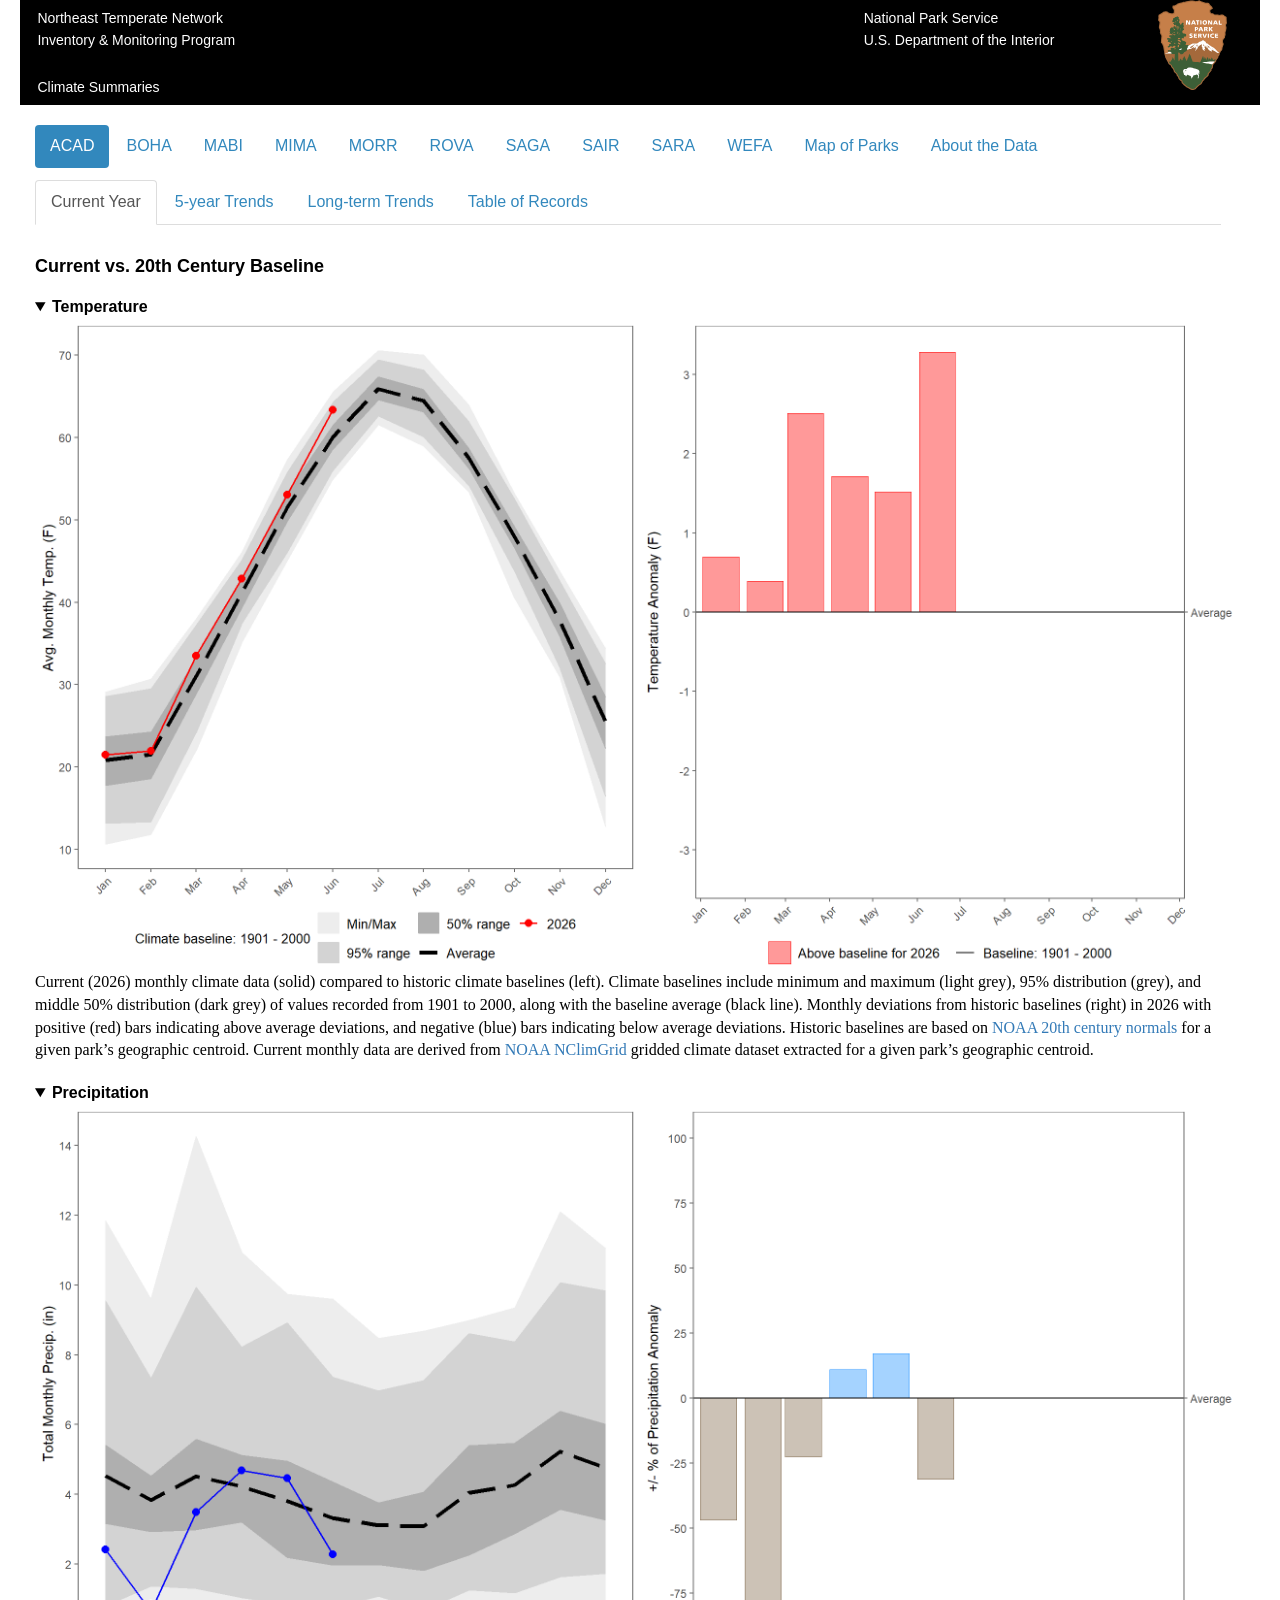
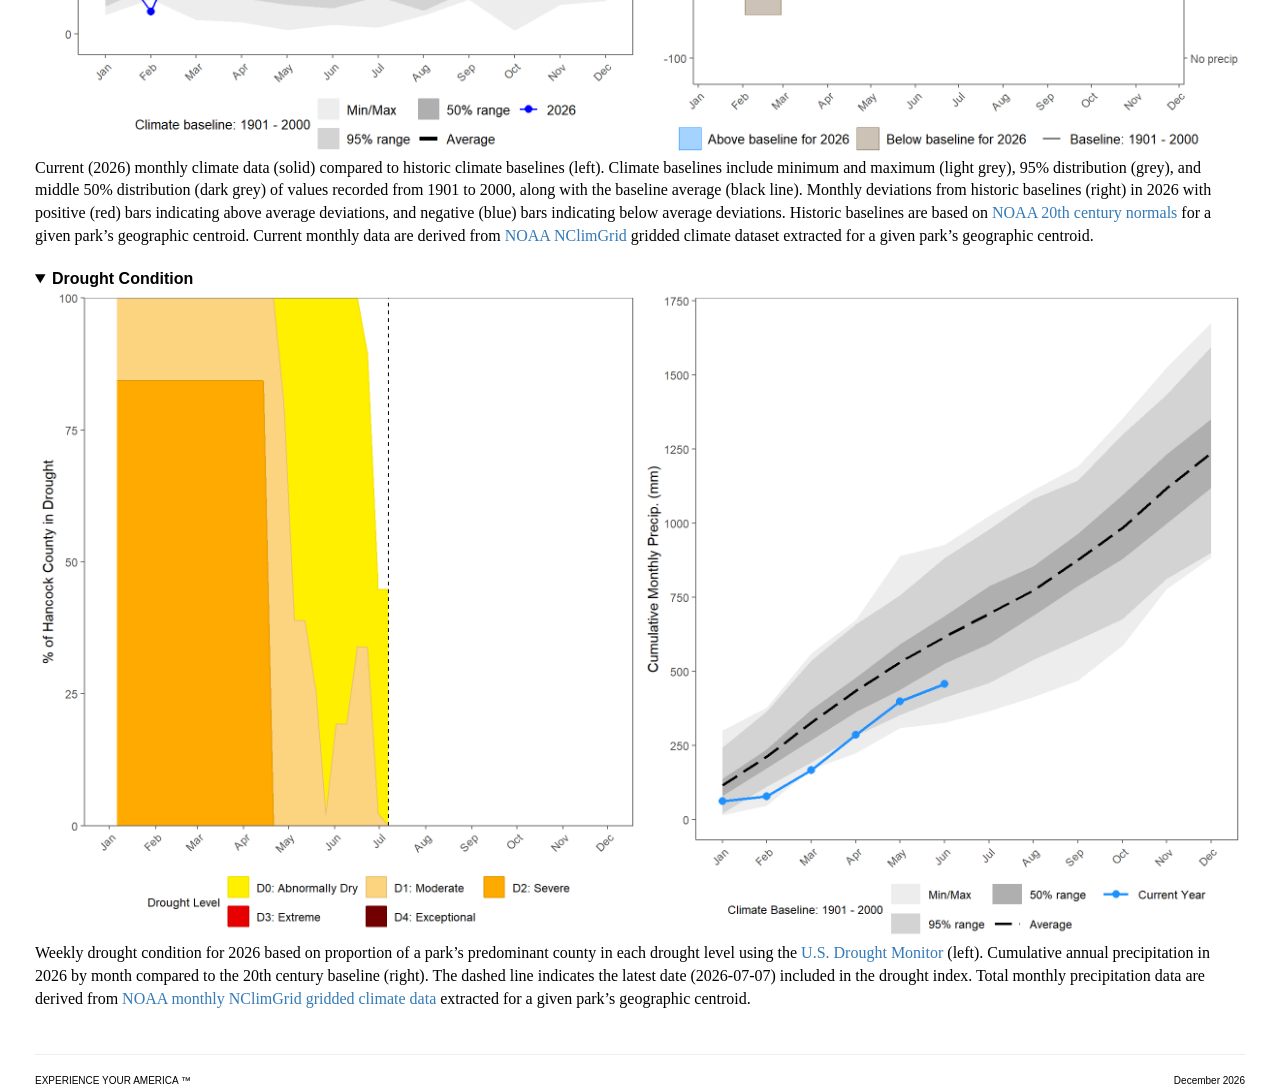
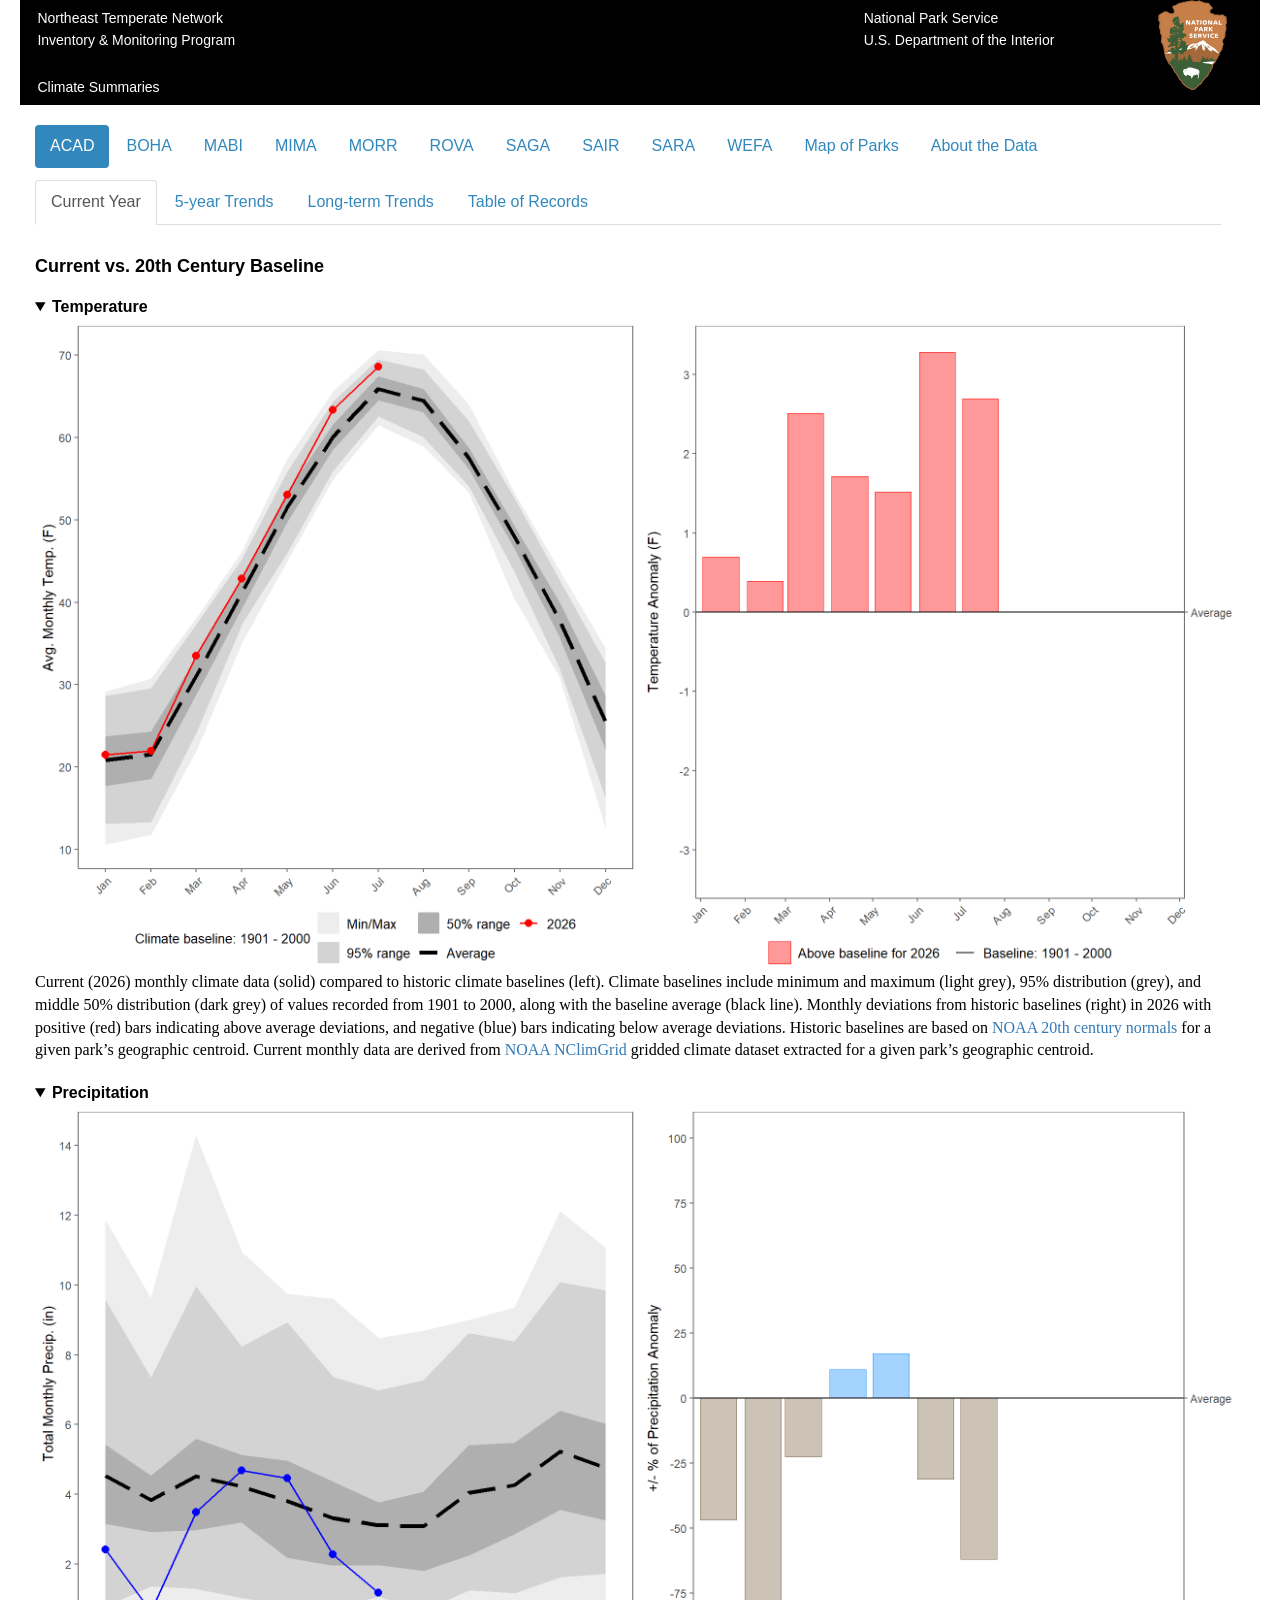
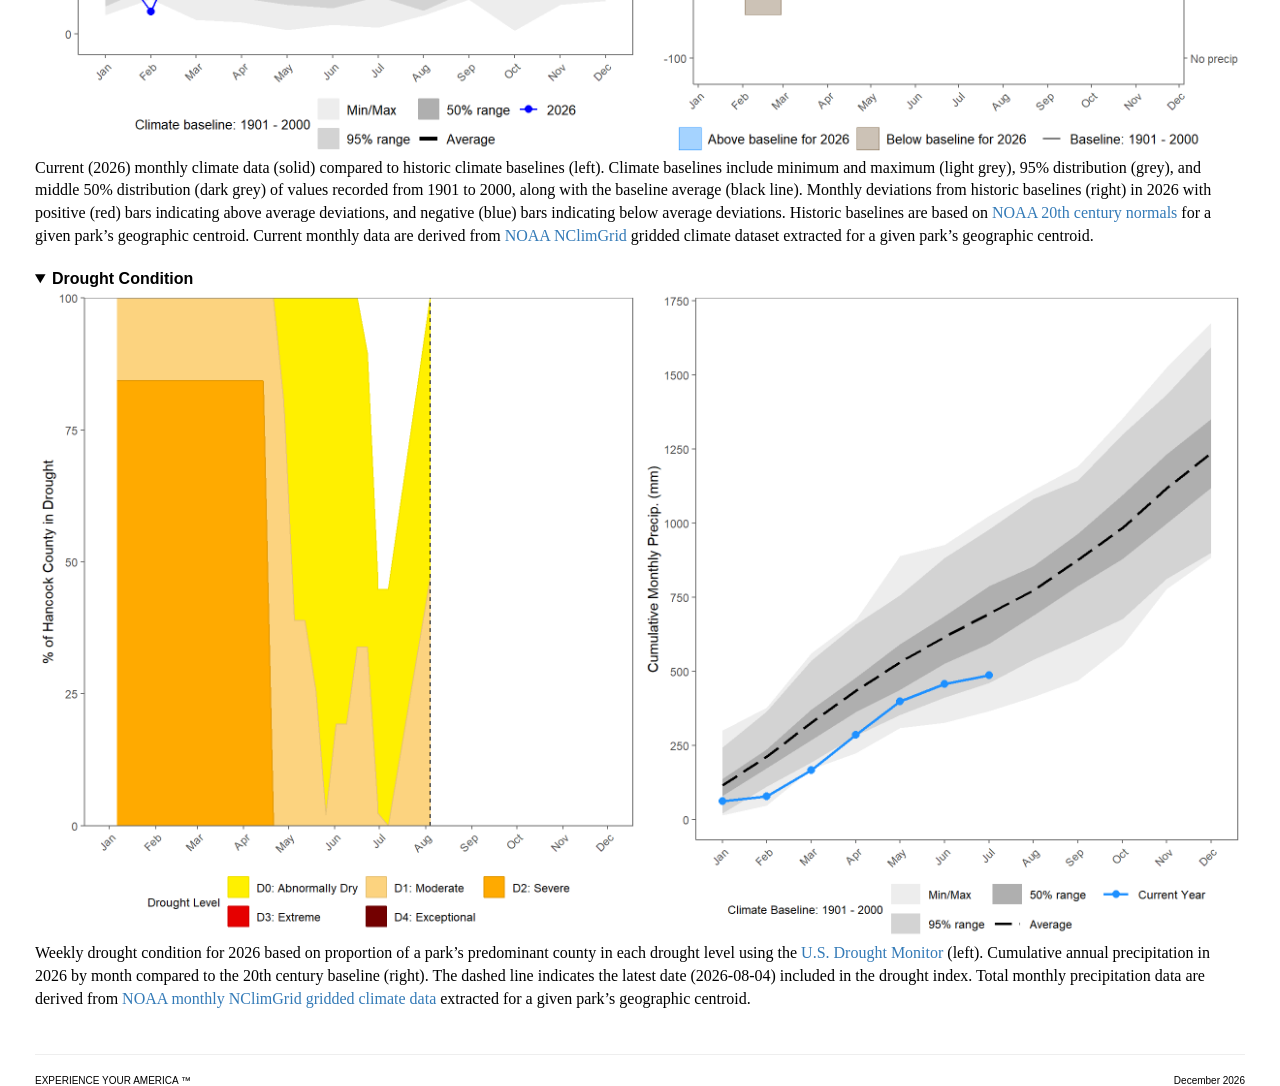
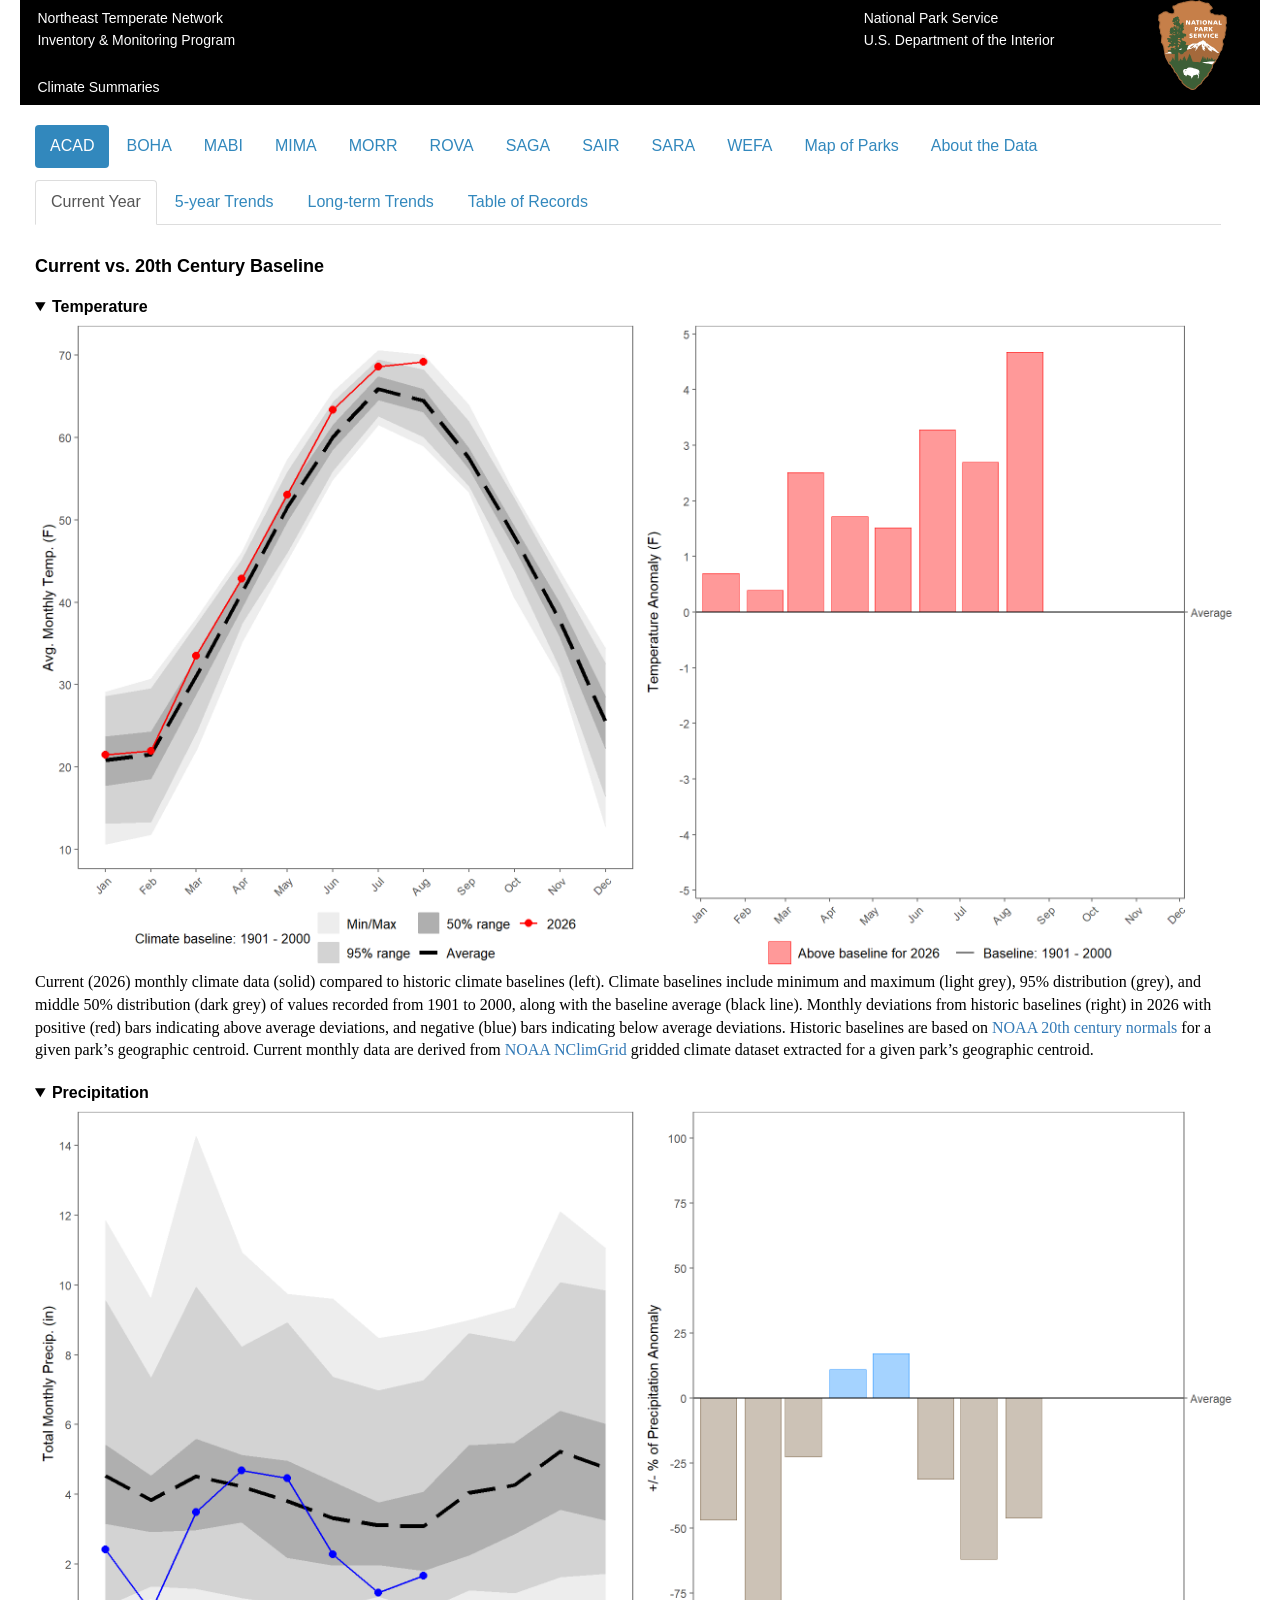
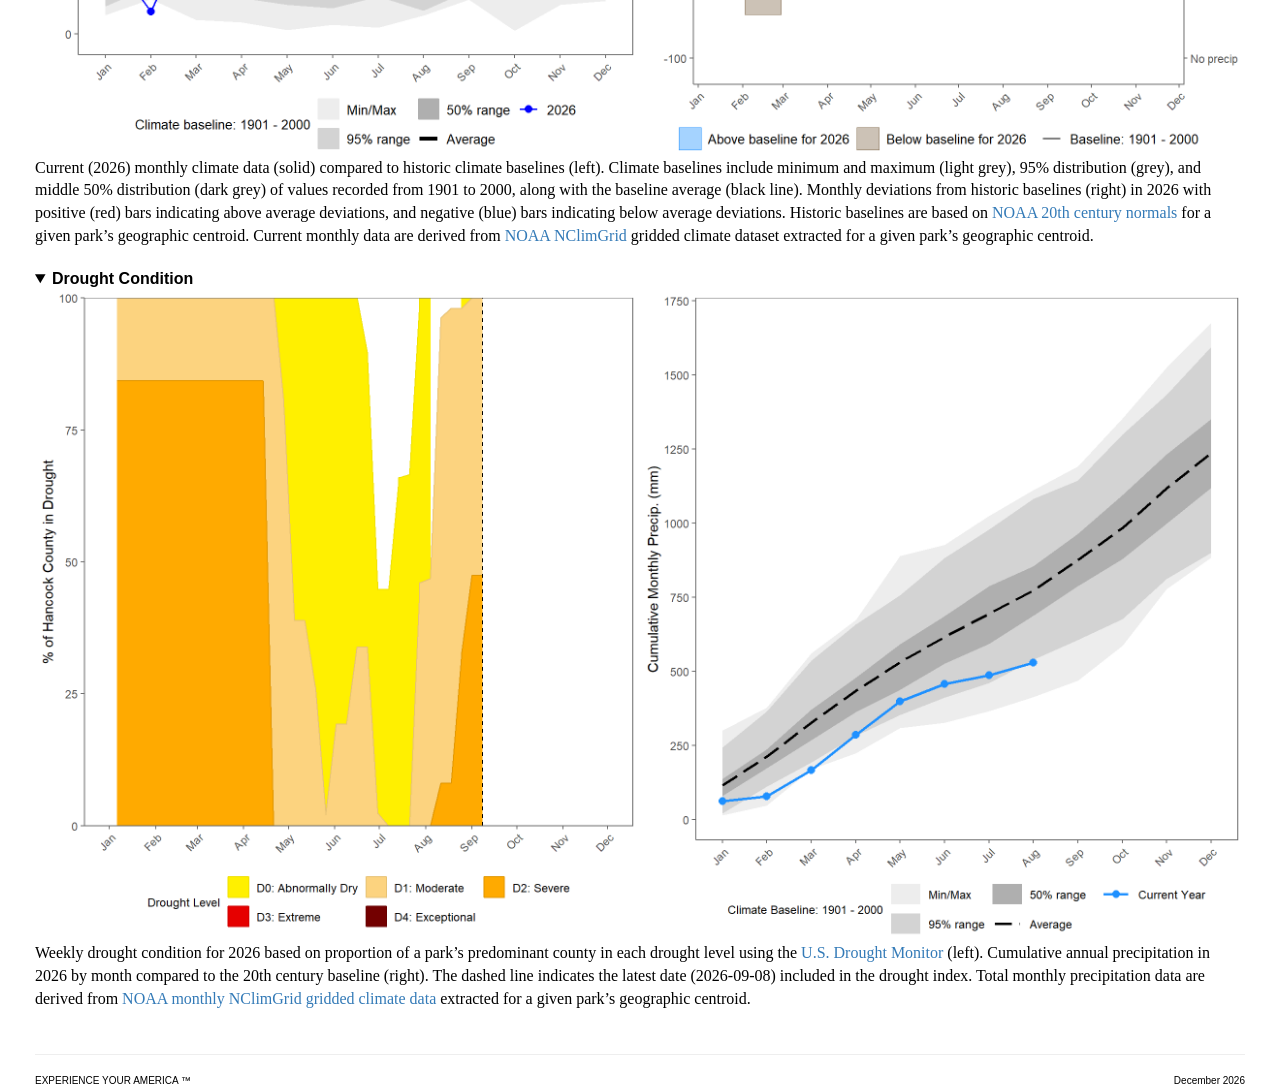
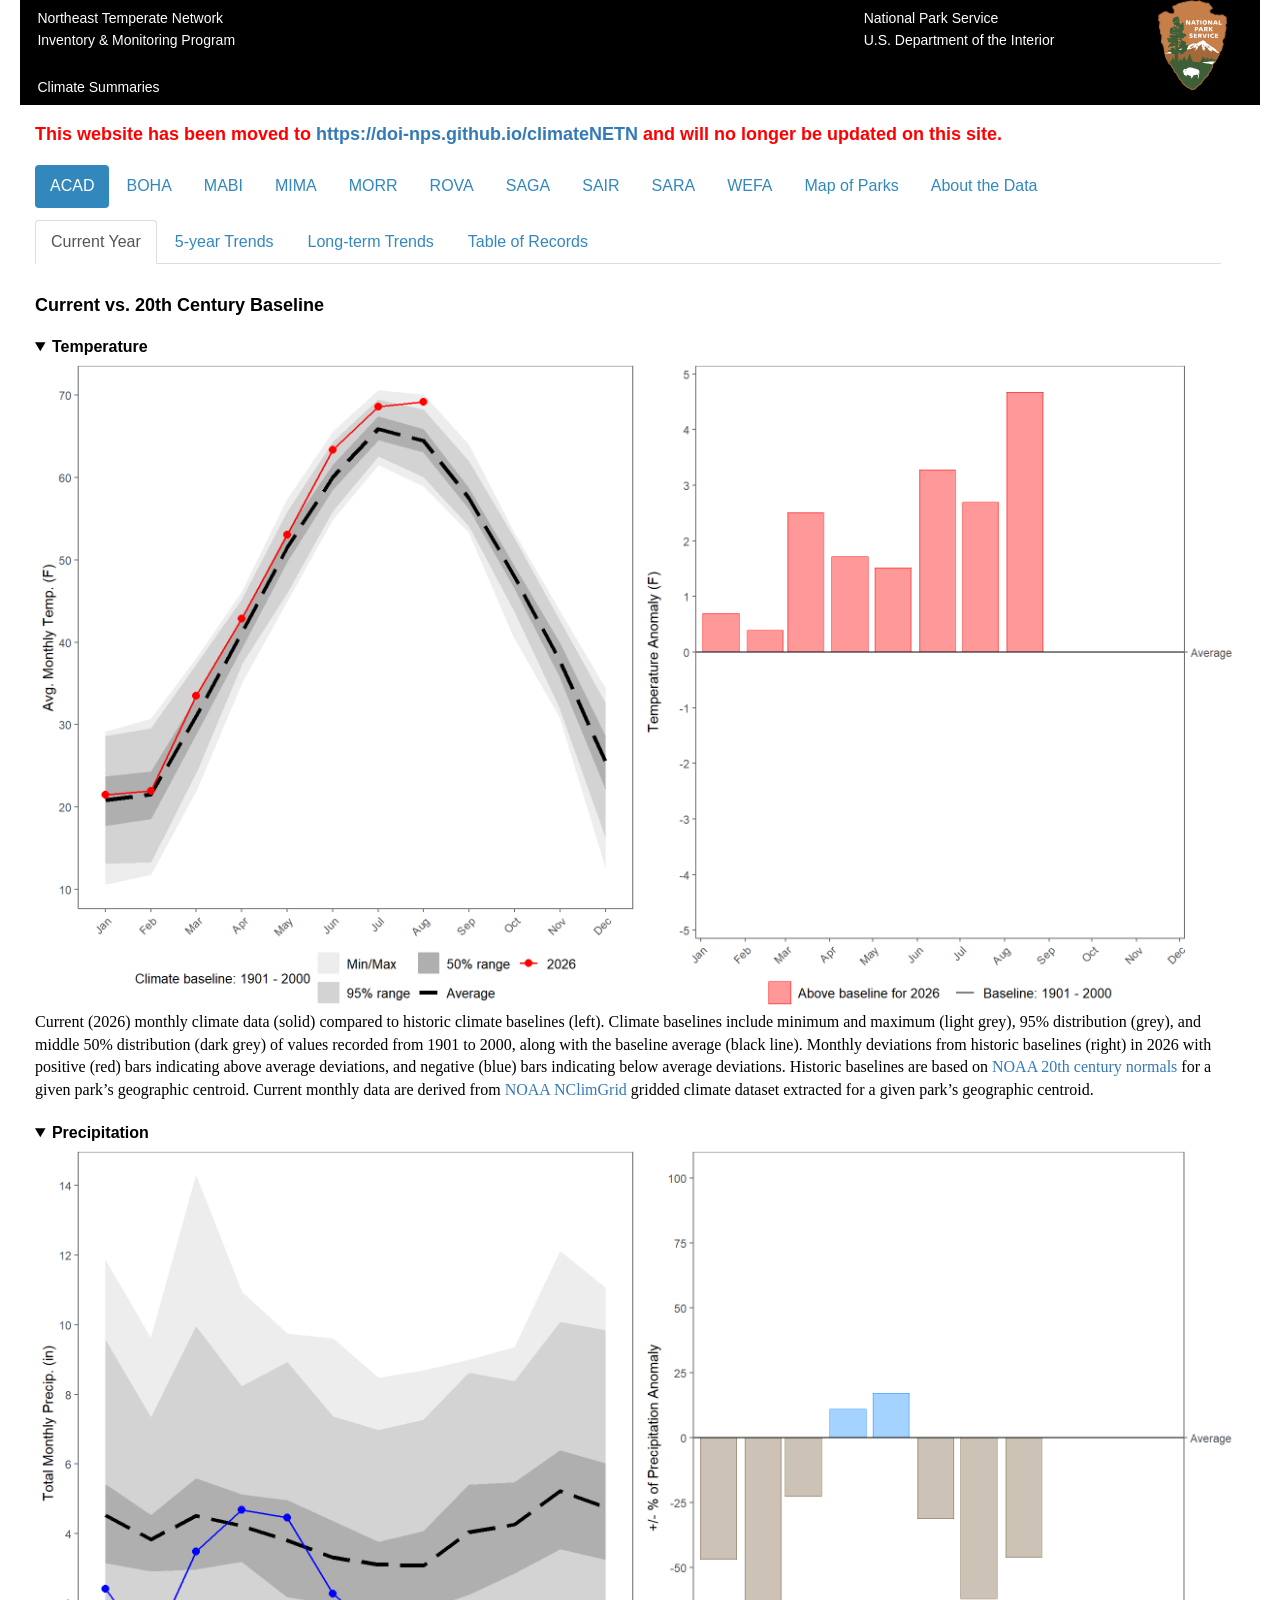
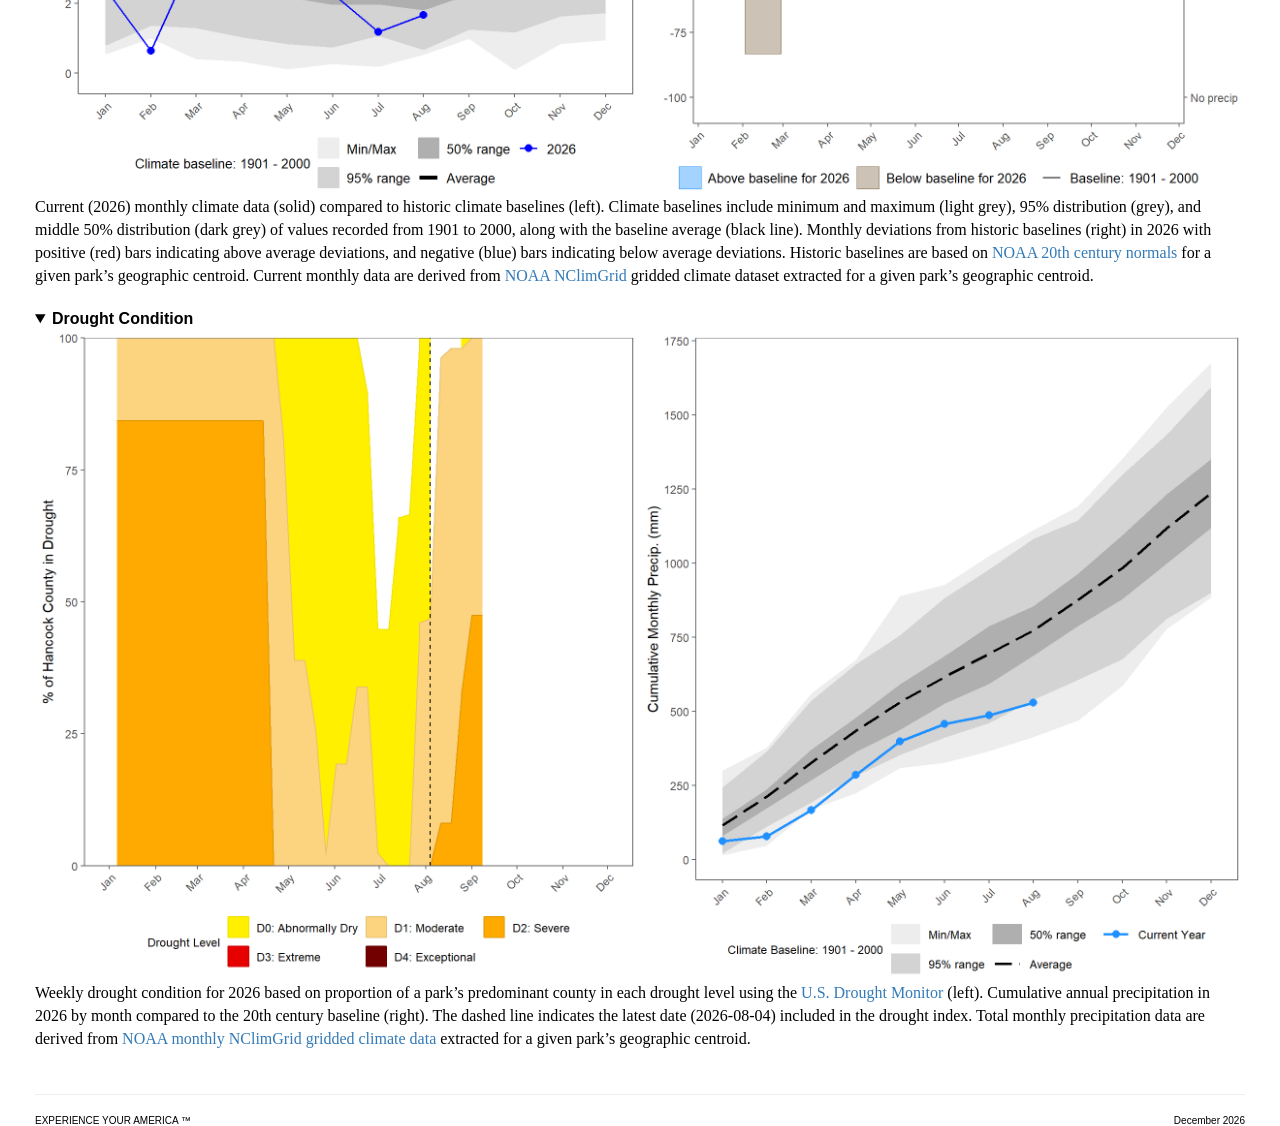
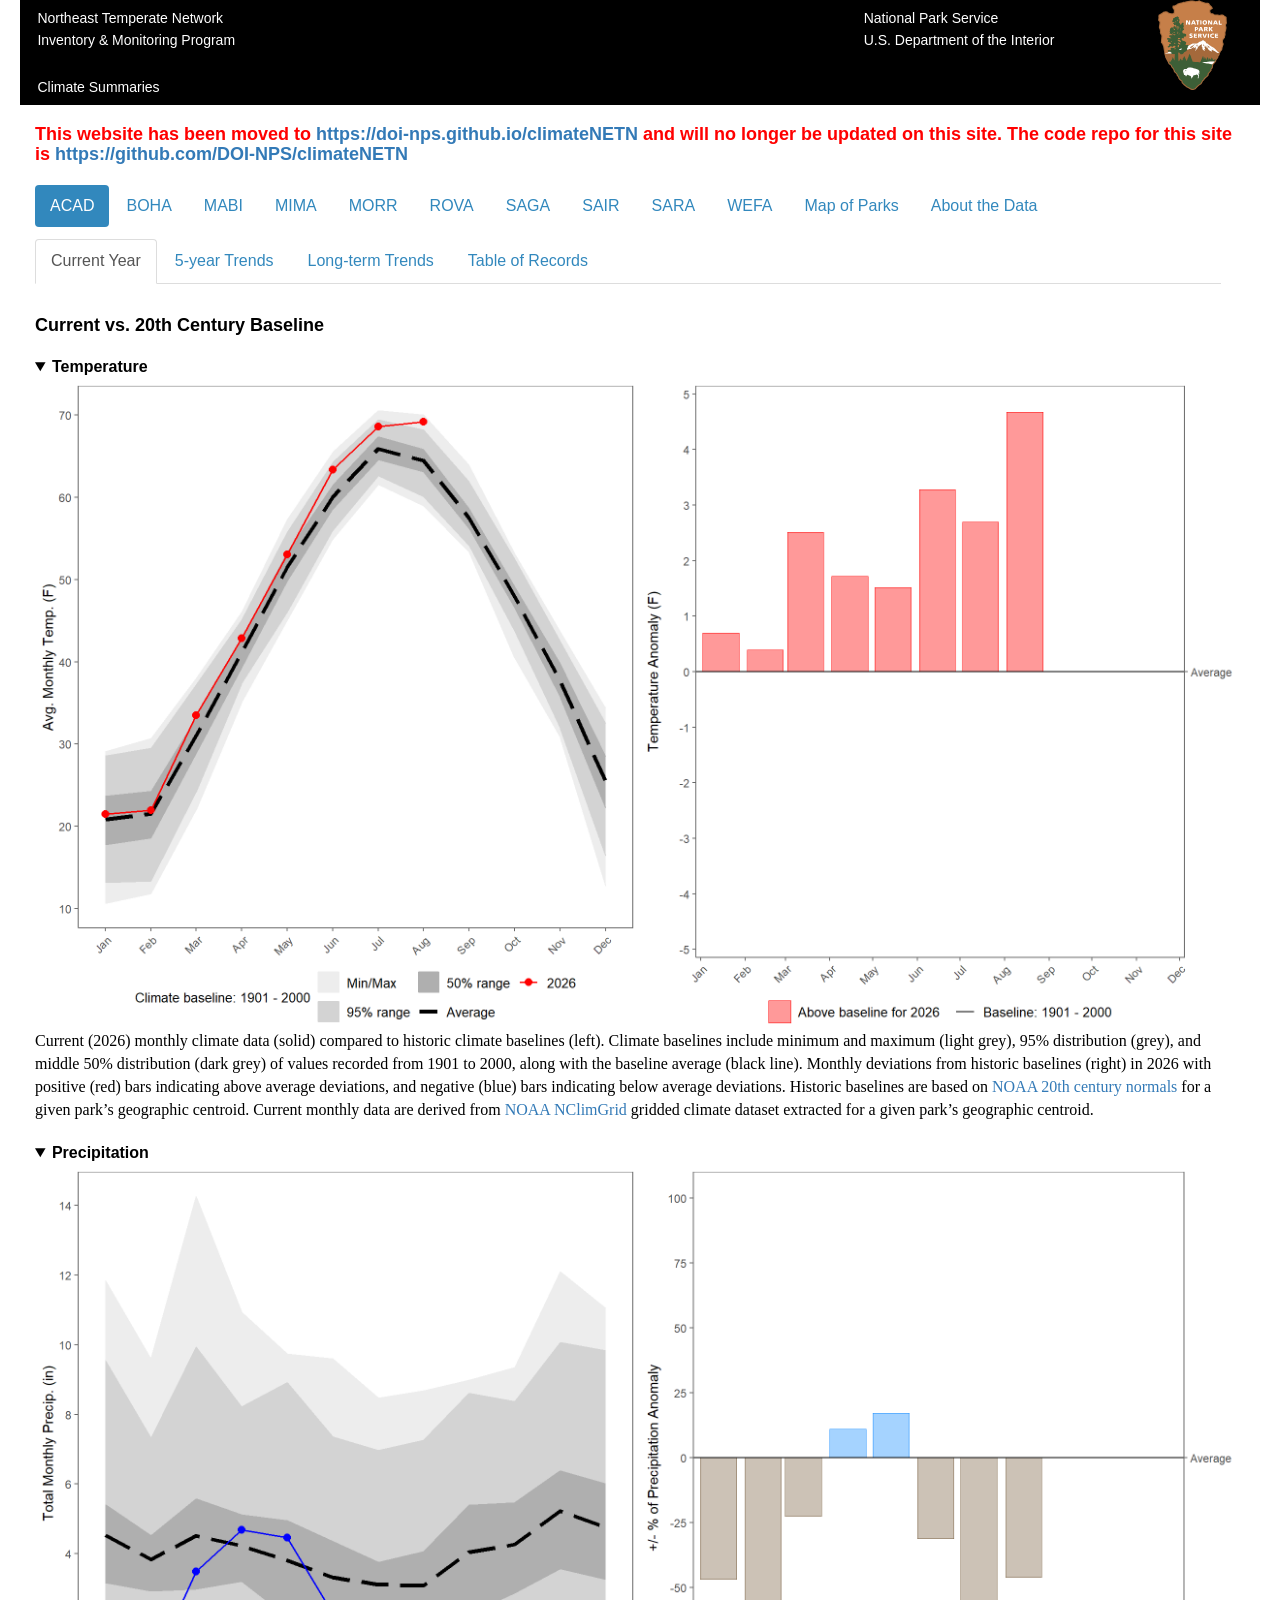
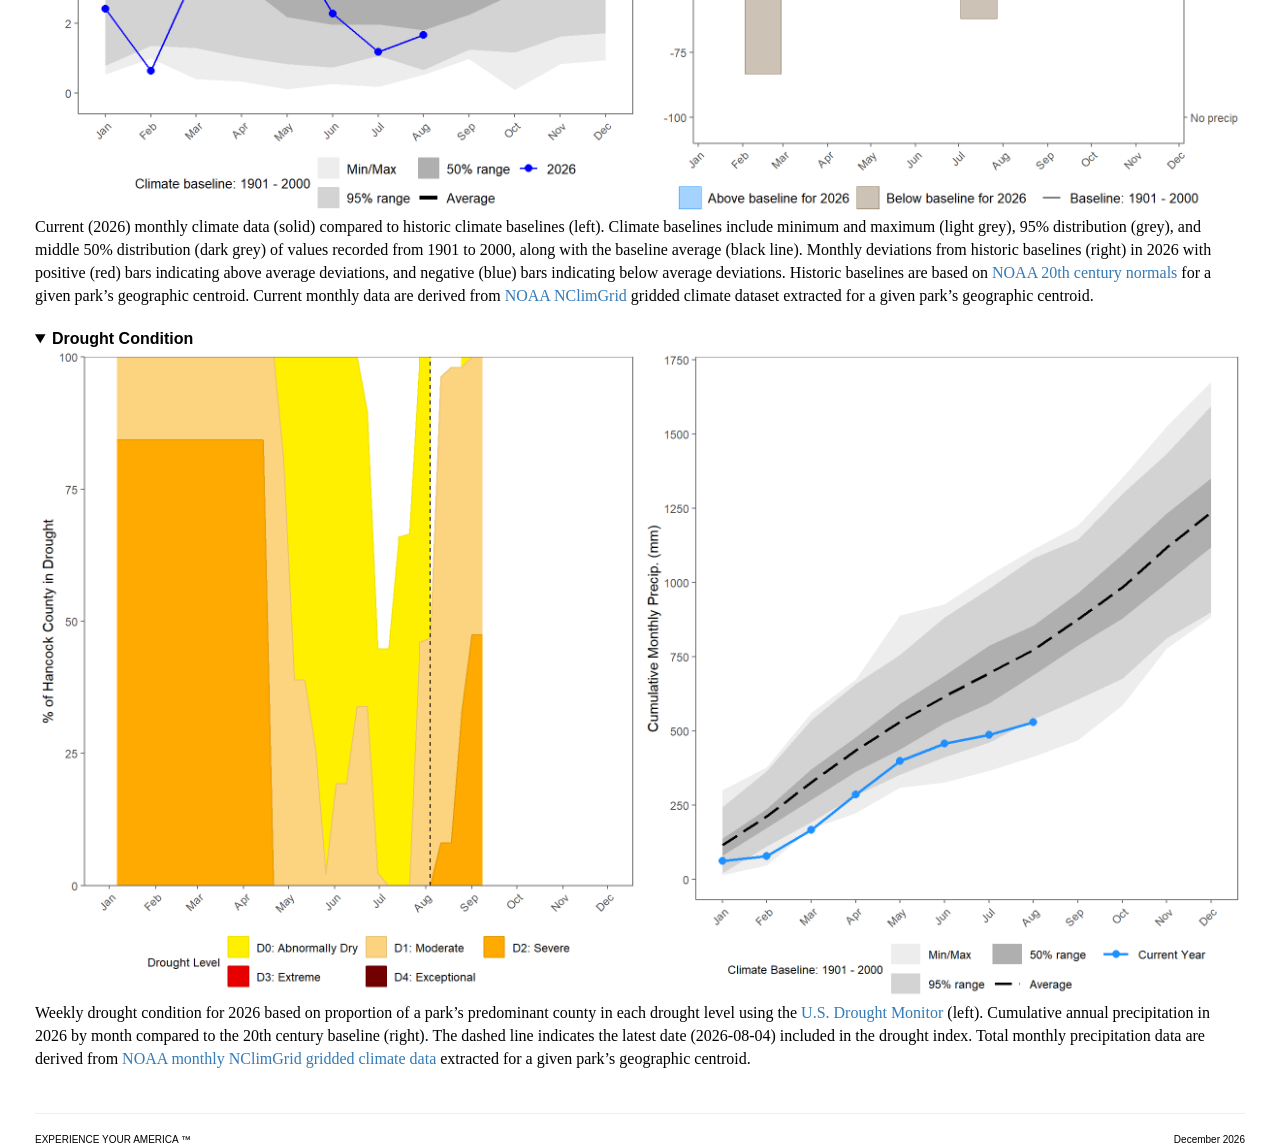
